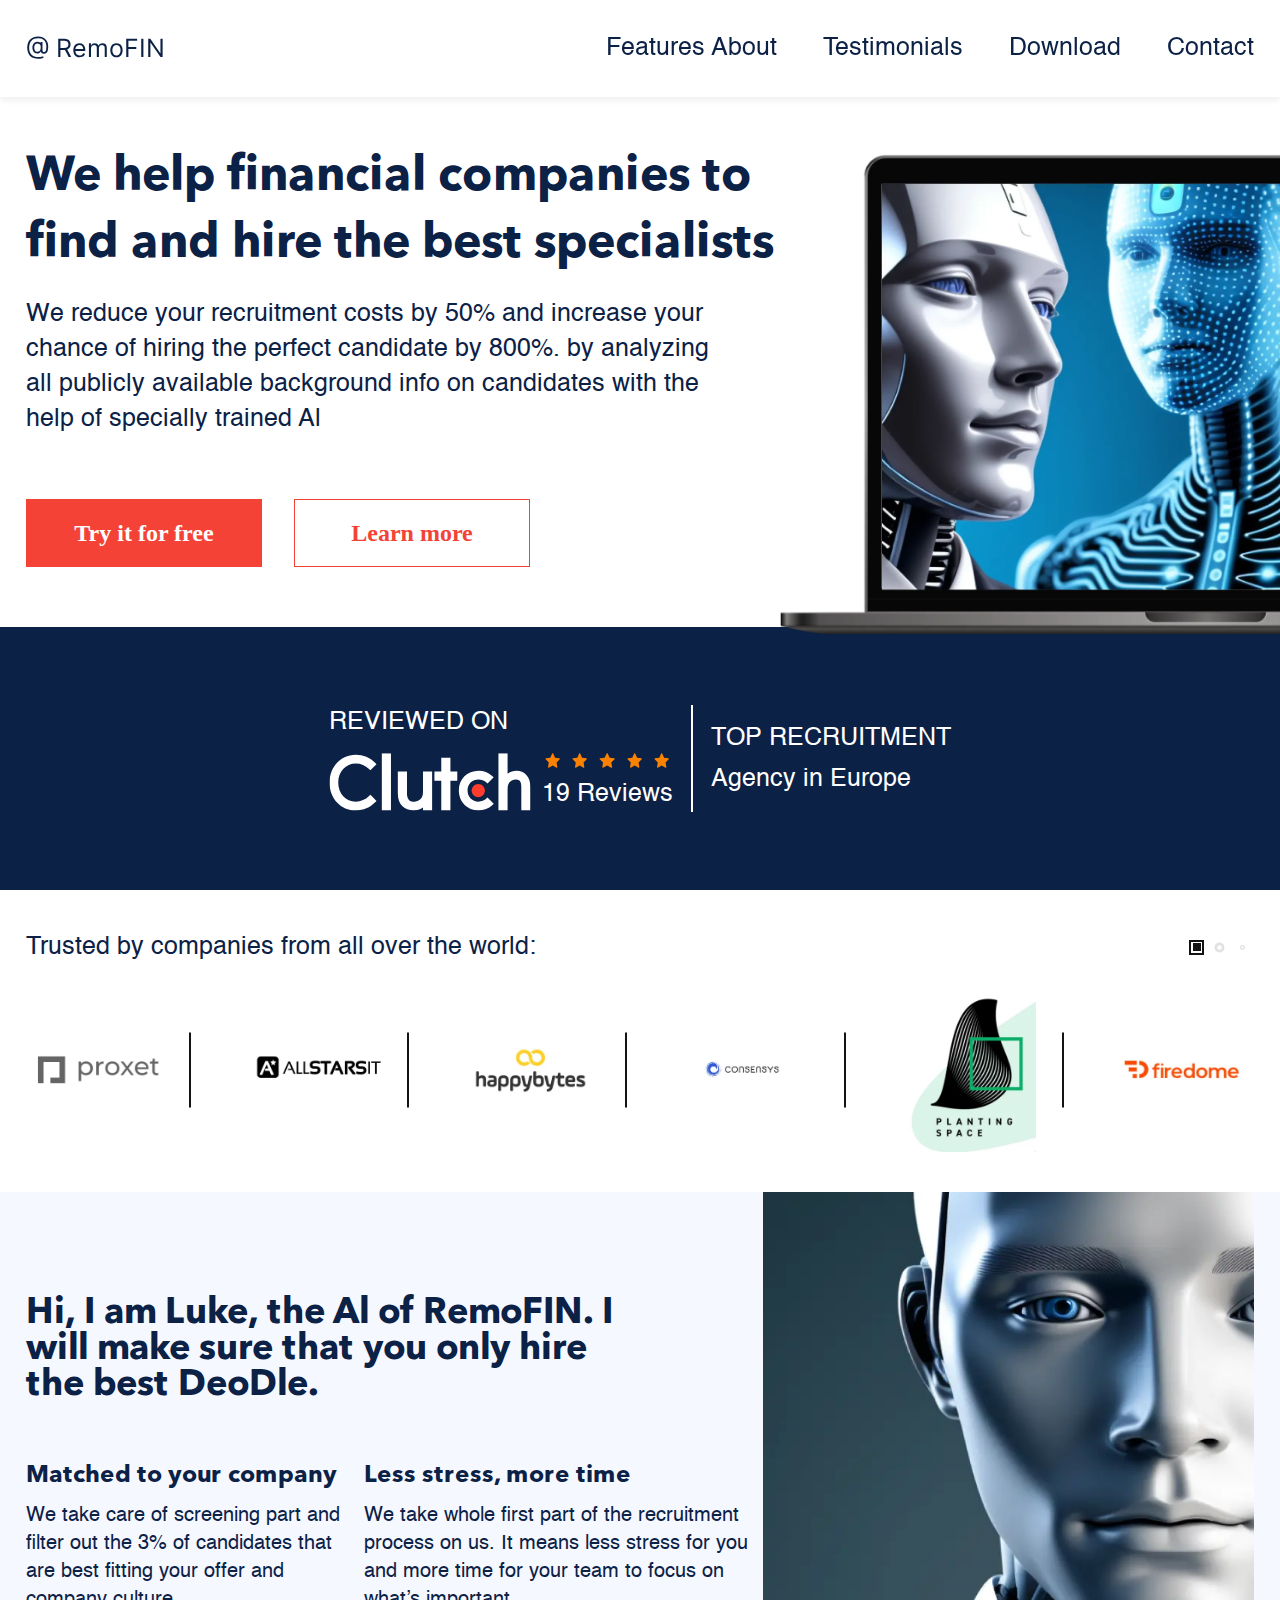
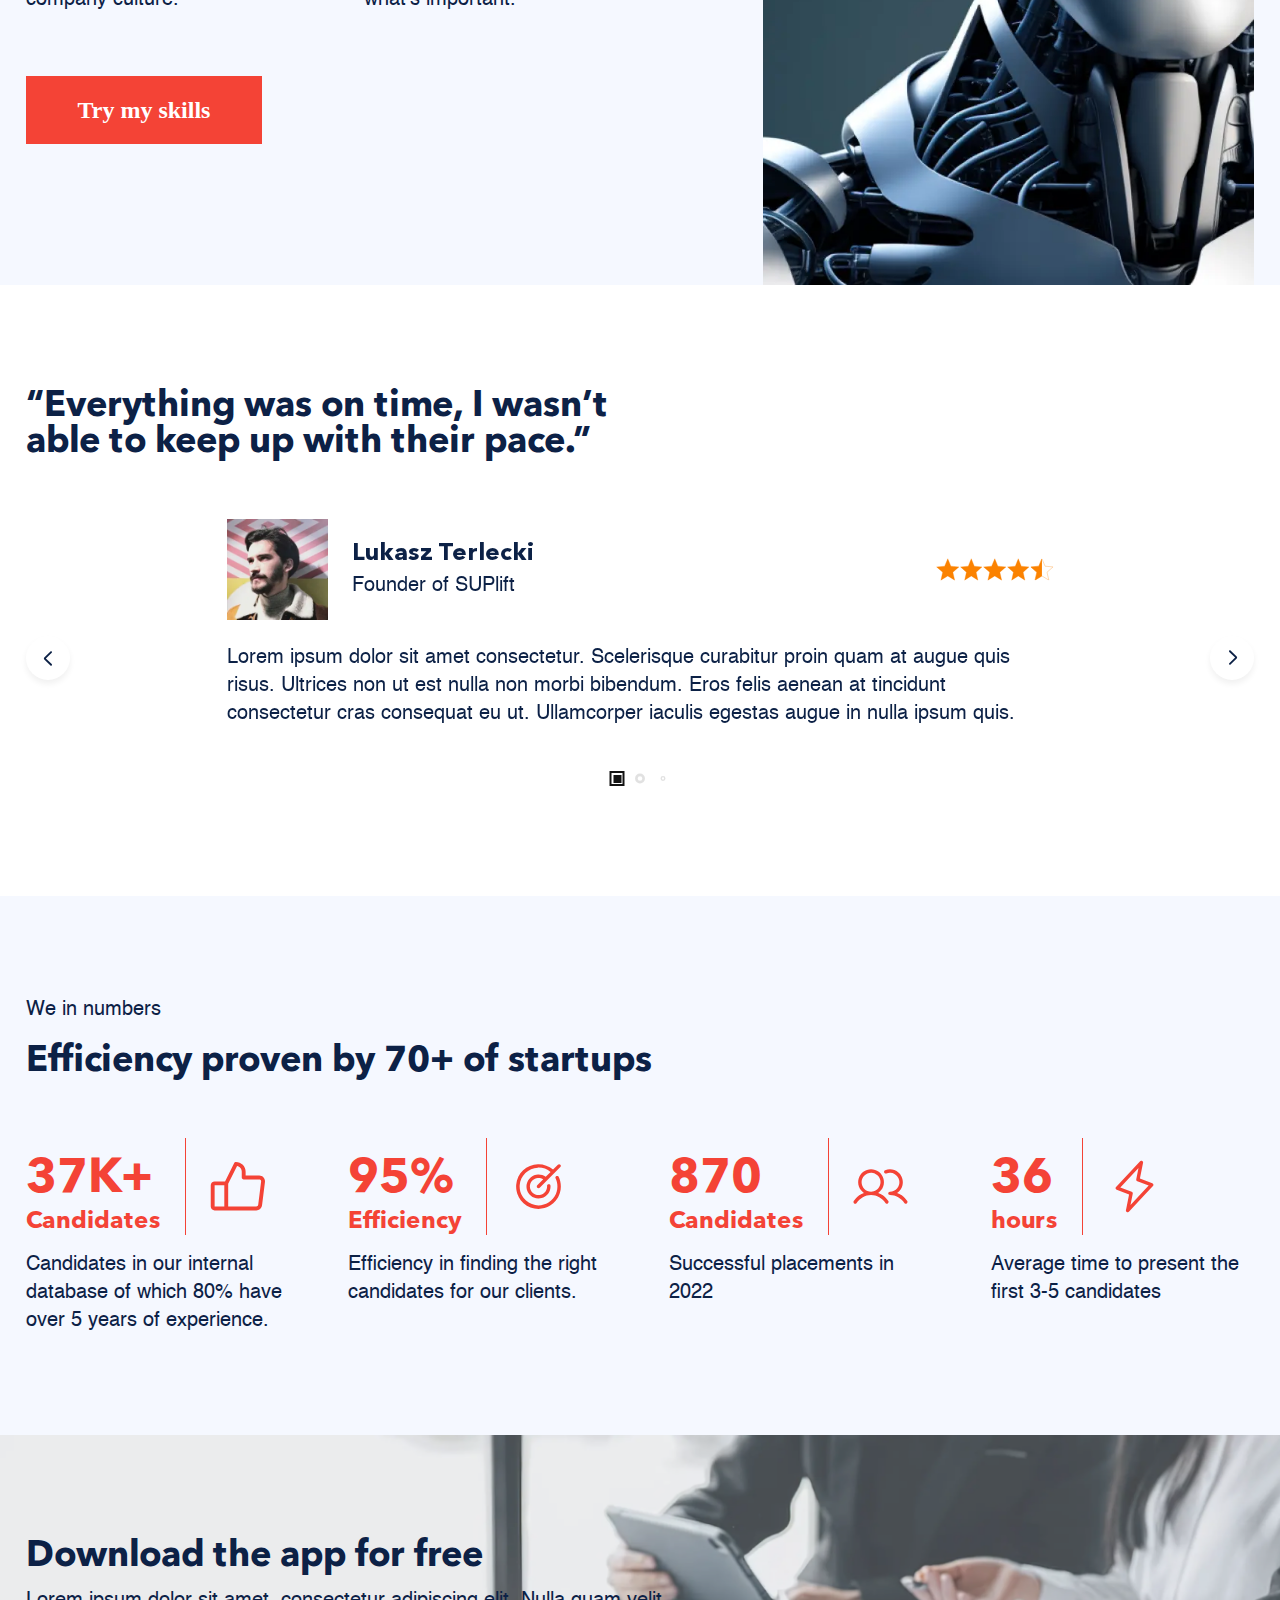
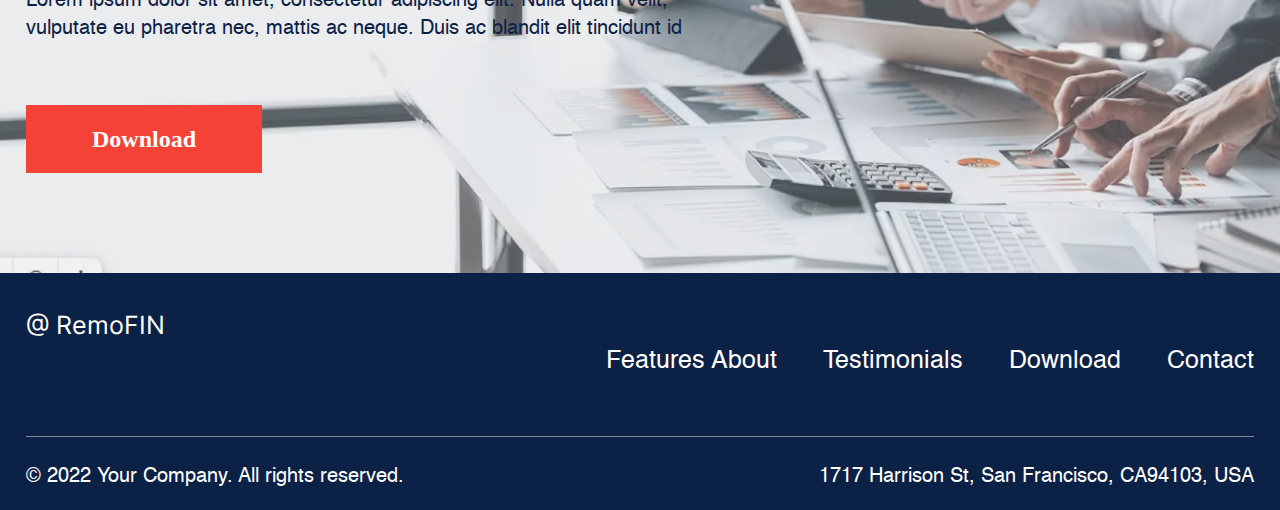
==== index.html @ f41f9fde "Updates" ====
<!doctype html><html lang="ru"><head><meta charset="UTF-8"><meta http-equiv="X-UA-Compatible" content="IE=edge"><meta name="viewport" content="width=device-width,initial-scale=1"><link rel="shortcut icon" href="favicon.ico" type="image/x-icon"><link rel="stylesheet" href="css/style.min.css?_v=20230630131224"><title>Главная</title></head><body><div class="wrapper"><header class="header"><div class="header__container"><button class="header__burger icon-menu"><span></span></button> <a href="index.html" class="header__logo logo">@ RemoFIN</a><nav class="header__menu menu"><ul class="menu__list"><li class="menu__item"><a href="#" class="menu__link">Features	About</a></li><li class="menu__item"><a href="#" class="menu__link">Testimonials</a></li><li class="menu__item"><a href="#" class="menu__link">Download</a></li><li class="menu__item"><a href="#" class="menu__link">Contact</a></li></ul></nav></div></header><main class="page"><div data-observ></div><div class="about"><div class="about__container"><div class="about__body"><div class="about__title"><h1>We help financial companies to find and hire the best specialists</h1></div><div class="about__text"><p>We reduce your recruitment costs by 50% and increase your chance of hiring the perfect candidate by 800%. by analyzing all publicly available background info on candidates with the help of specially trained Al</p></div><div class="about__button-row"><a href="#" class="button about__button">Try it for free</a> <a href="#" class="button about__button transp">Learn more</a></div></div><div class="about__img"><picture><source srcset="images/about-img.webp" type="image/webp"><img src="images/about-img.png" alt=""></picture></div></div></div><div class="recruit"><div class="recruit__container"><div class="recruit__row"><div class="recruit__rewiews rewiews-recruit"><p class="rewiews-recruit__text-up">Reviewed on</p><div class="rewiews-recruit__logo"><img src="images/rewiews-recruit__logo.svg" alt="" class="rewiews-recruit__img-logo"><div class="rewiews-recruit__row"><div class="rewiews-recruit__rec"><div class="rewiews-recruit__row-star"><img src="images/star.svg" alt="" class="rewiews-recruit__star"> <img src="images/star.svg" alt="" class="rewiews-recruit__star"> <img src="images/star.svg" alt="" class="rewiews-recruit__star"> <img src="images/star.svg" alt="" class="rewiews-recruit__star"> <img src="images/star.svg" alt="" class="rewiews-recruit__star"></div><p class="rewiews-recruit__text">19 Reviews</p></div></div></div></div><div class="ment-recruit recruit__ment"><div class="ment-recruit__text"><p class="up">Top Recruitment</p><p>Agency in Europe</p></div></div></div></div></div><div class="companies"><div class="companies__container"><div class="companies__title"><p class="companies__text">Trusted by companies from all over the world:</p><div class="pagination companies__pagination"></div></div><div class="companies__swiper"><div class="swiper-wrapper companies__wrapper"><div class="swiper-slide companies__slide"><div class="companies__item"><picture><source srcset="images/companies-slide1.webp" type="image/webp"><img src="images/companies-slide1.png" alt="" class="companies__img"></picture></div></div><div class="swiper-slide companies__slide"><div class="companies__item"><picture><source srcset="images/companies-slide2.webp" type="image/webp"><img src="images/companies-slide2.png" alt="" class="companies__img"></picture></div></div><div class="swiper-slide companies__slide"><div class="companies__item"><picture><source srcset="images/companies-slide3.webp" type="image/webp"><img src="images/companies-slide3.png" alt="" class="companies__img"></picture></div></div><div class="swiper-slide companies__slide companies__slide-none"><div class="companies__item"><picture><source srcset="images/companies-slide4.webp" type="image/webp"><img src="images/companies-slide4.png" alt="" class="companies__img"></picture></div></div><div class="swiper-slide companies__slide companies__slide-none"><div class="companies__item"><picture><source srcset="images/companies-slide5.webp" type="image/webp"><img src="images/companies-slide5.png" alt="" class="companies__img"></picture></div></div><div class="swiper-slide companies__slide companies__slide-none"><div class="companies__item"><picture><source srcset="images/companies-slide6.webp" type="image/webp"><img src="images/companies-slide6.png" alt="" class="companies__img"></picture></div></div><div class="swiper-slide companies__slide"><div class="companies__item"><picture><source srcset="images/companies-slide1.webp" type="image/webp"><img src="images/companies-slide1.png" alt="" class="companies__img"></picture></div></div><div class="swiper-slide companies__slide"><div class="companies__item"><picture><source srcset="images/companies-slide2.webp" type="image/webp"><img src="images/companies-slide2.png" alt="" class="companies__img"></picture></div></div><div class="swiper-slide companies__slide"><div class="companies__item"><picture><source srcset="images/companies-slide3.webp" type="image/webp"><img src="images/companies-slide3.png" alt="" class="companies__img"></picture></div></div><div class="swiper-slide companies__slide companies__slide-none"><div class="companies__item"><picture><source srcset="images/companies-slide4.webp" type="image/webp"><img src="images/companies-slide4.png" alt="" class="companies__img"></picture></div></div><div class="swiper-slide companies__slide companies__slide-none"><div class="companies__item"><picture><source srcset="images/companies-slide5.webp" type="image/webp"><img src="images/companies-slide5.png" alt="" class="companies__img"></picture></div></div><div class="swiper-slide companies__slide companies__slide-none"><div class="companies__item"><picture><source srcset="images/companies-slide6.webp" type="image/webp"><img src="images/companies-slide6.png" alt="" class="companies__img"></picture></div></div></div></div><div class="companies__line"></div><div class="companies__swiper2"><div class="swiper-wrapper companies__wrapper"><div class="swiper-slide companies__slide"><div class="companies__item"><picture><source srcset="images/companies-slide4.webp" type="image/webp"><img src="images/companies-slide4.png" alt="" class="companies__img"></picture></div></div><div class="swiper-slide companies__slide"><div class="companies__item"><picture><source srcset="images/companies-slide5.webp" type="image/webp"><img src="images/companies-slide5.png" alt="" class="companies__img"></picture></div></div><div class="swiper-slide companies__slide"><div class="companies__item"><picture><source srcset="images/companies-slide6.webp" type="image/webp"><img src="images/companies-slide6.png" alt="" class="companies__img"></picture></div></div><div class="swiper-slide companies__slide"><div class="companies__item"><picture><source srcset="images/companies-slide4.webp" type="image/webp"><img src="images/companies-slide4.png" alt="" class="companies__img"></picture></div></div><div class="swiper-slide companies__slide"><div class="companies__item"><picture><source srcset="images/companies-slide5.webp" type="image/webp"><img src="images/companies-slide5.png" alt="" class="companies__img"></picture></div></div><div class="swiper-slide companies__slide"><div class="companies__item"><picture><source srcset="images/companies-slide6.webp" type="image/webp"><img src="images/companies-slide6.png" alt="" class="companies__img"></picture></div></div></div></div></div></div><div class="luk"><div class="luk__container"><div class="luk__row"><div class="body-luk luk__body"><h2 class="body-luk__title">Hi, I am Luke, the Al of RemoFIN. I will make sure that you only hire the best DeoDle.</h2><div class="body-luk__row"><div class="body-luk__item item-luk"><h3 class="item-luk__title">Matched to your company</h3><p class="item-luk__text">We take care of screening part and filter out the 3% of candidates that are best fitting your offer and company culture.</p></div><div class="body-luk__item item-luk"><h3 class="item-luk__title">Less stress, more time</h3><p class="item-luk__text">We take whole first part of the recruitment process on us. It means less stress for you and more time for your team to focus on what’s important.</p></div></div><div class="body-luk__button-row"><a href="#" class="button body-luk__button">Try my skills</a></div></div><div class="luk__img"><picture><source srcset="images/luk-img.webp" type="image/webp"><img src="images/luk-img.png" alt="фото робота"></picture></div><div class="luk__img2"><picture><source srcset="images/luk-img2.webp" type="image/webp"><img src="images/luk-img2.png" alt="фото робота"></picture></div></div></div></div><div class="reviews"><div class="reviews__container"><h2 class="reviews__title">“Everything was on time, I wasn’t able to keep up with their pace.”</h2><div class="reviews__row"><div class="reviews__swiper"><div class="swiper-wrapper reviews__wrapper"><div class="swiper-slide reviews__slide slide-reviews"><div class="slide-reviews__header"><div class="slide-reviews__account"><picture><source srcset="images/slide-reviews-img.webp" type="image/webp"><img src="images/slide-reviews-img.png" alt="" class="slide-reviews__img"></picture><div class="slide-reviews__content"><div class="slide-reviews__text"><h3 class="slide-reviews__name">Lukasz Terlecki</h3><p>Founder of SUPlift</p></div><div class="slide-reviews__row-star"><img src="images/slide-reviews-star.svg" alt="" class="slide-reviews__star"> <img src="images/slide-reviews-star.svg" alt="" class="slide-reviews__star"> <img src="images/slide-reviews-star.svg" alt="" class="slide-reviews__star"> <img src="images/slide-reviews-star.svg" alt="" class="slide-reviews__star"> <img src="images/slide-reviews-star-white.svg" alt="" class="slide-reviews__star slide-reviews__star-white"></div></div></div></div><div class="slide-reviews__body"><p>Lorem ipsum dolor sit amet consectetur. Scelerisque curabitur proin quam at augue quis risus. Ultrices non ut est nulla non morbi bibendum. Eros felis aenean at tincidunt consectetur cras consequat eu ut. Ullamcorper iaculis egestas augue in nulla ipsum quis.</p></div></div><div class="swiper-slide reviews__slide slide-reviews"><div class="slide-reviews__header"><div class="slide-reviews__account"><picture><source srcset="images/slide-reviews-img.webp" type="image/webp"><img src="images/slide-reviews-img.png" alt="" class="slide-reviews__img"></picture><div class="slide-reviews__content"><div class="slide-reviews__text"><h3 class="slide-reviews__name">Lukasz Terlecki</h3><p>Founder of SUPlift</p></div><div class="slide-reviews__row-star"><img src="images/slide-reviews-star.svg" alt="" class="slide-reviews__star"> <img src="images/slide-reviews-star.svg" alt="" class="slide-reviews__star"> <img src="images/slide-reviews-star.svg" alt="" class="slide-reviews__star"> <img src="images/slide-reviews-star.svg" alt="" class="slide-reviews__star"> <img src="images/slide-reviews-star-white.svg" alt="" class="slide-reviews__star slide-reviews__star-white"></div></div></div></div><div class="slide-reviews__body"><p>Lorem ipsum dolor sit amet consectetur. Scelerisque curabitur proin quam at augue quis risus. Ultrices non ut est nulla non morbi bibendum. Eros felis aenean at tincidunt consectetur cras consequat eu ut. Ullamcorper iaculis egestas augue in nulla ipsum quis.</p></div></div><div class="swiper-slide reviews__slide slide-reviews"><div class="slide-reviews__header"><div class="slide-reviews__account"><picture><source srcset="images/slide-reviews-img.webp" type="image/webp"><img src="images/slide-reviews-img.png" alt="" class="slide-reviews__img"></picture><div class="slide-reviews__content"><div class="slide-reviews__text"><h3 class="slide-reviews__name">Lukasz Terlecki</h3><p>Founder of SUPlift</p></div><div class="slide-reviews__row-star"><img src="images/slide-reviews-star.svg" alt="" class="slide-reviews__star"> <img src="images/slide-reviews-star.svg" alt="" class="slide-reviews__star"> <img src="images/slide-reviews-star.svg" alt="" class="slide-reviews__star"> <img src="images/slide-reviews-star.svg" alt="" class="slide-reviews__star"> <img src="images/slide-reviews-star-white.svg" alt="" class="slide-reviews__star slide-reviews__star-white"></div></div></div></div><div class="slide-reviews__body"><p>Lorem ipsum dolor sit amet consectetur. Scelerisque curabitur proin quam at augue quis risus. Ultrices non ut est nulla non morbi bibendum. Eros felis aenean at tincidunt consectetur cras consequat eu ut. Ullamcorper iaculis egestas augue in nulla ipsum quis.</p></div></div></div><div class="pagination reviews__pagination"></div><div class="reviews__button-slider reviews__button-slider-next"><img src="images/reviews-button.svg" alt=""></div><div class="reviews__button-slider reviews__button-slider-prev"><img src="images/reviews-button.svg" alt=""></div></div></div></div></div><div class="efficien"><div class="efficien__container"><p class="efficien__text">We in numbers</p><h2 class="efficien__title">Efficiency proven by 70+ of startups</h2><div class="efficien__row"><div class="efficien__item item-efficien"><div class="item-efficien__body"><div class="item-efficien__header"><div class="item-efficien__row"><p class="item-efficien__number">37К+</p><h3 class="item-efficien__title">Candidates</h3></div><div class="item-efficien__line"></div><div class="item-efficien__img"><img src="images/item-efficien1.svg" alt=""></div></div><p class="item-efficien__text">Candidates in our internal database of which 80% have over 5 years of experience.</p></div></div><div class="efficien__item item-efficien"><div class="item-efficien__body"><div class="item-efficien__header"><div class="item-efficien__row"><p class="item-efficien__number">95%</p><h3 class="item-efficien__title">Efficiency</h3></div><div class="item-efficien__line"></div><div class="item-efficien__img"><img src="images/item-efficien2.svg" alt=""></div></div><p class="item-efficien__text">Efficiency in finding the right candidates for our clients.</p></div></div><div class="efficien__item item-efficien"><div class="item-efficien__body"><div class="item-efficien__header"><div class="item-efficien__row"><p class="item-efficien__number">870</p><h3 class="item-efficien__title">Candidates</h3></div><div class="item-efficien__line"></div><div class="item-efficien__img"><img src="images/item-efficien3.svg" alt=""></div></div><p class="item-efficien__text">Successful placements in 2022</p></div></div><div class="efficien__item item-efficien"><div class="item-efficien__body"><div class="item-efficien__header"><div class="item-efficien__row"><p class="item-efficien__number">36</p><h3 class="item-efficien__title">hours</h3></div><div class="item-efficien__line"></div><div class="item-efficien__img"><img src="images/item-efficien4.svg" alt=""></div></div><p class="item-efficien__text">Average time to present the first 3-5 candidates</p></div></div></div></div></div><div class="down"><div class="down__container"><h2 class="down__title">Download the app for free</h2><p class="down__text">Lorem ipsum dolor sit amet, consectetur adipiscing elit. Nulla quam velit, vulputate eu pharetra nec, mattis ac neque. Duis ac blandit elit tincidunt id</p><div class="down__button-row"><a href="#" class="button down__button">Download</a></div></div></div></main><footer class="footer"><div class="footer__container"><div class="footer__top"><a href="index.html" class="header__logo logo footer__logo">@ RemoFIN</a><nav class="footer__menu"><ul class="menu__list footer__list"><li class="menu__item footer__item"><a href="#" class="menu__link footer__link">Features	About</a></li><li class="menu__item footer__item"><a href="#" class="menu__link footer__link">Testimonials</a></li><li class="menu__item footer__item"><a href="#" class="menu__link footer__link">Download</a></li><li class="menu__item footer__item"><a href="#" class="menu__link footer__link">Contact</a></li></ul></nav></div><div class="footer__bottom"><a href="#">© 2022 Your Company. All rights reserved.</a> <a href="#">1717 Harrison St, San Francisco, CA94103, USA<p></p></a></div></div></footer></div><script src="js/app.min.js?_v=20230630131224"></script></body></html>
---- css/style.min.css ----
@charset "UTF-8";@font-face{font-family:Helvetica;font-display:swap;src:url(../fonts/Helvetica.woff2) format("woff2"),url(../fonts/Helvetica.woff) format("woff");font-weight:400;font-style:normal}@font-face{font-family:Inter;font-display:swap;src:url(../fonts/Inter-Regular.woff2) format("woff2"),url(../fonts/Inter-Regular.woff) format("woff");font-weight:400;font-style:normal}@font-face{font-family:AvenirNextCyr;font-display:swap;src:url(../fonts/AvenirNextCyr-Bold.woff2) format("woff2"),url(../fonts/AvenirNextCyr-Bold.woff) format("woff");font-weight:700;font-style:normal}*{padding:0;margin:0;border:0;-webkit-box-sizing:border-box;box-sizing:border-box;color:#0c2146}:after,:before{-webkit-box-sizing:border-box;box-sizing:border-box}:active,:focus{outline:0}a:active,a:focus{outline:0}aside,footer,header,nav{display:block}html{scroll-behavior:smooth}body,html{width:100%;height:100%;font-size:16px;font-family:Helvetica,sans-serif;font-weight:400;line-height:1}button,input,textarea{font-family:inherit}input::-ms-clear{display:none}button{cursor:pointer}button::-moz-focus-inner{padding:0;border:0}a{text-decoration:none}a:visited{text-decoration:none}a:hover{text-decoration:none}li,ul{list-style:none}img{vertical-align:top}h1,h2,h3,h4,h5,h6{font-size:inherit;font-weight:400}sup{color:inherit}@font-face{font-family:swiper-icons;src:url("data:application/font-woff;charset=utf-8;base64, [base64]//wADZ2x5ZgAAAywAAADMAAAD2MHtryVoZWFkAAABbAAAADAAAAA2E2+eoWhoZWEAAAGcAAAAHwAAACQC9gDzaG10eAAAAigAAAAZAAAArgJkABFsb2NhAAAC0AAAAFoAAABaFQAUGG1heHAAAAG8AAAAHwAAACAAcABAbmFtZQAAA/gAAAE5AAACXvFdBwlwb3N0AAAFNAAAAGIAAACE5s74hXjaY2BkYGAAYpf5Hu/j+W2+MnAzMYDAzaX6QjD6/4//Bxj5GA8AuRwMYGkAPywL13jaY2BkYGA88P8Agx4j+/8fQDYfA1AEBWgDAIB2BOoAeNpjYGRgYNBh4GdgYgABEMnIABJzYNADCQAACWgAsQB42mNgYfzCOIGBlYGB0YcxjYGBwR1Kf2WQZGhhYGBiYGVmgAFGBiQQkOaawtDAoMBQxXjg/wEGPcYDDA4wNUA2CCgwsAAAO4EL6gAAeNpj2M0gyAACqxgGNWBkZ2D4/wMA+xkDdgAAAHjaY2BgYGaAYBkGRgYQiAHyGMF8FgYHIM3DwMHABGQrMOgyWDLEM1T9/w8UBfEMgLzE////P/5//f/V/xv+r4eaAAeMbAxwIUYmIMHEgKYAYjUcsDAwsLKxc3BycfPw8jEQA/[base64]/uznmfPFBNODM2K7MTQ45YEAZqGP81AmGGcF3iPqOop0r1SPTaTbVkfUe4HXj97wYE+yNwWYxwWu4v1ugWHgo3S1XdZEVqWM7ET0cfnLGxWfkgR42o2PvWrDMBSFj/IHLaF0zKjRgdiVMwScNRAoWUoH78Y2icB/yIY09An6AH2Bdu/UB+yxopYshQiEvnvu0dURgDt8QeC8PDw7Fpji3fEA4z/PEJ6YOB5hKh4dj3EvXhxPqH/SKUY3rJ7srZ4FZnh1PMAtPhwP6fl2PMJMPDgeQ4rY8YT6Gzao0eAEA409DuggmTnFnOcSCiEiLMgxCiTI6Cq5DZUd3Qmp10vO0LaLTd2cjN4fOumlc7lUYbSQcZFkutRG7g6JKZKy0RmdLY680CDnEJ+UMkpFFe1RN7nxdVpXrC4aTtnaurOnYercZg2YVmLN/d/gczfEimrE/fs/bOuq29Zmn8tloORaXgZgGa78yO9/cnXm2BpaGvq25Dv9S4E9+5SIc9PqupJKhYFSSl47+Qcr1mYNAAAAeNptw0cKwkAAAMDZJA8Q7OUJvkLsPfZ6zFVERPy8qHh2YER+3i/BP83vIBLLySsoKimrqKqpa2hp6+jq6RsYGhmbmJqZSy0sraxtbO3sHRydnEMU4uR6yx7JJXveP7WrDycAAAAAAAH//wACeNpjYGRgYOABYhkgZgJCZgZNBkYGLQZtIJsFLMYAAAw3ALgAeNolizEKgDAQBCchRbC2sFER0YD6qVQiBCv/H9ezGI6Z5XBAw8CBK/m5iQQVauVbXLnOrMZv2oLdKFa8Pjuru2hJzGabmOSLzNMzvutpB3N42mNgZGBg4GKQYzBhYMxJLMlj4GBgAYow/P/PAJJhLM6sSoWKfWCAAwDAjgbRAAB42mNgYGBkAIIbCZo5IPrmUn0hGA0AO8EFTQAA");font-weight:400;font-style:normal}:root{--swiper-theme-color:#007aff}.swiper{margin-left:auto;margin-right:auto;position:relative;overflow:hidden;list-style:none;padding:0;z-index:1}.swiper-vertical>.swiper-wrapper{-webkit-box-orient:vertical;-webkit-box-direction:normal;-ms-flex-direction:column;flex-direction:column}.swiper-wrapper{position:relative;width:100%;height:100%;z-index:1;display:-webkit-box;display:-ms-flexbox;display:flex;-webkit-transition-property:-webkit-transform;transition-property:-webkit-transform;transition-property:transform;transition-property:transform,-webkit-transform;-webkit-box-sizing:content-box;box-sizing:content-box}.swiper-android .swiper-slide,.swiper-wrapper{-webkit-transform:translate3d(0,0,0);transform:translate3d(0,0,0)}.swiper-pointer-events{-ms-touch-action:pan-y;touch-action:pan-y}.swiper-pointer-events.swiper-vertical{-ms-touch-action:pan-x;touch-action:pan-x}.swiper-slide{-ms-flex-negative:0;flex-shrink:0;width:100%;height:100%;position:relative;-webkit-transition-property:-webkit-transform;transition-property:-webkit-transform;transition-property:transform;transition-property:transform,-webkit-transform}.swiper-slide-invisible-blank{visibility:hidden}.swiper-autoheight,.swiper-autoheight .swiper-slide{height:auto}.swiper-autoheight .swiper-wrapper{-webkit-box-align:start;-ms-flex-align:start;align-items:flex-start;-webkit-transition-property:height,-webkit-transform;transition-property:height,-webkit-transform;transition-property:transform,height;transition-property:transform,height,-webkit-transform}.swiper-backface-hidden .swiper-slide{-webkit-transform:translateZ(0);transform:translateZ(0);-webkit-backface-visibility:hidden;backface-visibility:hidden}.swiper-3d,.swiper-3d.swiper-css-mode .swiper-wrapper{-webkit-perspective:1200px;perspective:1200px}.swiper-3d .swiper-cube-shadow,.swiper-3d .swiper-slide,.swiper-3d .swiper-slide-shadow,.swiper-3d .swiper-slide-shadow-bottom,.swiper-3d .swiper-slide-shadow-left,.swiper-3d .swiper-slide-shadow-right,.swiper-3d .swiper-slide-shadow-top,.swiper-3d .swiper-wrapper{-webkit-transform-style:preserve-3d;transform-style:preserve-3d}.swiper-3d .swiper-slide-shadow,.swiper-3d .swiper-slide-shadow-bottom,.swiper-3d .swiper-slide-shadow-left,.swiper-3d .swiper-slide-shadow-right,.swiper-3d .swiper-slide-shadow-top{position:absolute;left:0;top:0;width:100%;height:100%;pointer-events:none;z-index:10}.swiper-3d .swiper-slide-shadow{background:rgba(0,0,0,.15)}.swiper-3d .swiper-slide-shadow-left{background-image:-webkit-gradient(linear,right top,left top,from(rgba(0,0,0,.5)),to(rgba(0,0,0,0)));background-image:linear-gradient(to left,rgba(0,0,0,.5),rgba(0,0,0,0))}.swiper-3d .swiper-slide-shadow-right{background-image:-webkit-gradient(linear,left top,right top,from(rgba(0,0,0,.5)),to(rgba(0,0,0,0)));background-image:linear-gradient(to right,rgba(0,0,0,.5),rgba(0,0,0,0))}.swiper-3d .swiper-slide-shadow-top{background-image:-webkit-gradient(linear,left bottom,left top,from(rgba(0,0,0,.5)),to(rgba(0,0,0,0)));background-image:linear-gradient(to top,rgba(0,0,0,.5),rgba(0,0,0,0))}.swiper-3d .swiper-slide-shadow-bottom{background-image:-webkit-gradient(linear,left top,left bottom,from(rgba(0,0,0,.5)),to(rgba(0,0,0,0)));background-image:linear-gradient(to bottom,rgba(0,0,0,.5),rgba(0,0,0,0))}.swiper-css-mode>.swiper-wrapper{overflow:auto;scrollbar-width:none;-ms-overflow-style:none}.swiper-css-mode>.swiper-wrapper::-webkit-scrollbar{display:none}.swiper-css-mode>.swiper-wrapper>.swiper-slide{scroll-snap-align:start start}.swiper-horizontal.swiper-css-mode>.swiper-wrapper{-ms-scroll-snap-type:x mandatory;scroll-snap-type:x mandatory}.swiper-vertical.swiper-css-mode>.swiper-wrapper{-ms-scroll-snap-type:y mandatory;scroll-snap-type:y mandatory}.swiper-centered>.swiper-wrapper::before{content:"";-ms-flex-negative:0;flex-shrink:0;-webkit-box-ordinal-group:10000;-ms-flex-order:9999;order:9999}.swiper-centered.swiper-horizontal>.swiper-wrapper>.swiper-slide:first-child{-webkit-margin-start:var(--swiper-centered-offset-before);margin-inline-start:var(--swiper-centered-offset-before)}.swiper-centered.swiper-horizontal>.swiper-wrapper::before{height:100%;min-height:1px;width:var(--swiper-centered-offset-after)}.swiper-centered.swiper-vertical>.swiper-wrapper>.swiper-slide:first-child{-webkit-margin-before:var(--swiper-centered-offset-before);margin-block-start:var(--swiper-centered-offset-before)}.swiper-centered.swiper-vertical>.swiper-wrapper::before{width:100%;min-width:1px;height:var(--swiper-centered-offset-after)}.swiper-centered>.swiper-wrapper>.swiper-slide{scroll-snap-align:center center}.swiper-pagination{position:absolute;text-align:center;-webkit-transition:.3s opacity;transition:.3s opacity;-webkit-transform:translate3d(0,0,0);transform:translate3d(0,0,0);z-index:10}.swiper-pagination.swiper-pagination-hidden{opacity:0}.swiper-pagination-disabled>.swiper-pagination,.swiper-pagination.swiper-pagination-disabled{display:none!important}.swiper-horizontal>.swiper-pagination-bullets,.swiper-pagination-bullets.swiper-pagination-horizontal,.swiper-pagination-custom,.swiper-pagination-fraction{bottom:10px;left:0;width:100%}.swiper-pagination-bullets-dynamic{overflow:hidden;font-size:0}.swiper-pagination-bullets-dynamic .swiper-pagination-bullet{-webkit-transform:scale(.33);-ms-transform:scale(.33);transform:scale(.33);position:relative}.swiper-pagination-bullets-dynamic .swiper-pagination-bullet-active{-webkit-transform:scale(1);-ms-transform:scale(1);transform:scale(1)}.swiper-pagination-bullets-dynamic .swiper-pagination-bullet-active-main{-webkit-transform:scale(1);-ms-transform:scale(1);transform:scale(1)}.swiper-pagination-bullets-dynamic .swiper-pagination-bullet-active-prev{-webkit-transform:scale(.66);-ms-transform:scale(.66);transform:scale(.66)}.swiper-pagination-bullets-dynamic .swiper-pagination-bullet-active-prev-prev{-webkit-transform:scale(.33);-ms-transform:scale(.33);transform:scale(.33)}.swiper-pagination-bullets-dynamic .swiper-pagination-bullet-active-next{-webkit-transform:scale(.66);-ms-transform:scale(.66);transform:scale(.66)}.swiper-pagination-bullets-dynamic .swiper-pagination-bullet-active-next-next{-webkit-transform:scale(.33);-ms-transform:scale(.33);transform:scale(.33)}.swiper-pagination-bullet{width:var(--swiper-pagination-bullet-width,var(--swiper-pagination-bullet-size,8px));height:var(--swiper-pagination-bullet-height,var(--swiper-pagination-bullet-size,8px));display:inline-block;border-radius:50%;background:var(--swiper-pagination-bullet-inactive-color,#000);opacity:var(--swiper-pagination-bullet-inactive-opacity,.2)}button.swiper-pagination-bullet{border:none;margin:0;padding:0;-webkit-box-shadow:none;box-shadow:none;-webkit-appearance:none;-moz-appearance:none;appearance:none}.swiper-pagination-clickable .swiper-pagination-bullet{cursor:pointer}.swiper-pagination-bullet:only-child{display:none!important}.swiper-pagination-bullet-active{opacity:var(--swiper-pagination-bullet-opacity,1);background:var(--swiper-pagination-color,var(--swiper-theme-color))}.swiper-pagination-vertical.swiper-pagination-bullets,.swiper-vertical>.swiper-pagination-bullets{right:10px;top:50%;-webkit-transform:translate3d(0,-50%,0);transform:translate3d(0,-50%,0)}.swiper-pagination-vertical.swiper-pagination-bullets .swiper-pagination-bullet,.swiper-vertical>.swiper-pagination-bullets .swiper-pagination-bullet{margin:var(--swiper-pagination-bullet-vertical-gap,6px) 0;display:block}.swiper-pagination-vertical.swiper-pagination-bullets.swiper-pagination-bullets-dynamic,.swiper-vertical>.swiper-pagination-bullets.swiper-pagination-bullets-dynamic{top:50%;-webkit-transform:translateY(-50%);-ms-transform:translateY(-50%);transform:translateY(-50%);width:8px}.swiper-pagination-vertical.swiper-pagination-bullets.swiper-pagination-bullets-dynamic .swiper-pagination-bullet,.swiper-vertical>.swiper-pagination-bullets.swiper-pagination-bullets-dynamic .swiper-pagination-bullet{display:inline-block;-webkit-transition:.2s top,.2s -webkit-transform;transition:.2s top,.2s -webkit-transform;transition:.2s transform,.2s top;transition:.2s transform,.2s top,.2s -webkit-transform}.swiper-horizontal>.swiper-pagination-bullets .swiper-pagination-bullet,.swiper-pagination-horizontal.swiper-pagination-bullets .swiper-pagination-bullet{margin:0 var(--swiper-pagination-bullet-horizontal-gap,4px)}.swiper-horizontal>.swiper-pagination-bullets.swiper-pagination-bullets-dynamic,.swiper-pagination-horizontal.swiper-pagination-bullets.swiper-pagination-bullets-dynamic{left:50%;-webkit-transform:translateX(-50%);-ms-transform:translateX(-50%);transform:translateX(-50%);white-space:nowrap}.swiper-horizontal>.swiper-pagination-bullets.swiper-pagination-bullets-dynamic .swiper-pagination-bullet,.swiper-pagination-horizontal.swiper-pagination-bullets.swiper-pagination-bullets-dynamic .swiper-pagination-bullet{-webkit-transition:.2s left,.2s -webkit-transform;transition:.2s left,.2s -webkit-transform;transition:.2s transform,.2s left;transition:.2s transform,.2s left,.2s -webkit-transform}.swiper-horizontal.swiper-rtl>.swiper-pagination-bullets-dynamic .swiper-pagination-bullet{-webkit-transition:.2s right,.2s -webkit-transform;transition:.2s right,.2s -webkit-transform;transition:.2s transform,.2s right;transition:.2s transform,.2s right,.2s -webkit-transform}.swiper-pagination-progressbar{background:rgba(0,0,0,.25);position:absolute}.swiper-pagination-progressbar .swiper-pagination-progressbar-fill{background:var(--swiper-pagination-color,var(--swiper-theme-color));position:absolute;left:0;top:0;width:100%;height:100%;-webkit-transform:scale(0);-ms-transform:scale(0);transform:scale(0);-webkit-transform-origin:left top;-ms-transform-origin:left top;transform-origin:left top}.swiper-rtl .swiper-pagination-progressbar .swiper-pagination-progressbar-fill{-webkit-transform-origin:right top;-ms-transform-origin:right top;transform-origin:right top}.swiper-horizontal>.swiper-pagination-progressbar,.swiper-pagination-progressbar.swiper-pagination-horizontal,.swiper-pagination-progressbar.swiper-pagination-vertical.swiper-pagination-progressbar-opposite,.swiper-vertical>.swiper-pagination-progressbar.swiper-pagination-progressbar-opposite{width:100%;height:4px;left:0;top:0}.swiper-horizontal>.swiper-pagination-progressbar.swiper-pagination-progressbar-opposite,.swiper-pagination-progressbar.swiper-pagination-horizontal.swiper-pagination-progressbar-opposite,.swiper-pagination-progressbar.swiper-pagination-vertical,.swiper-vertical>.swiper-pagination-progressbar{width:4px;height:100%;left:0;top:0}.swiper-pagination-lock{display:none}*{scrollbar-width:.5rem;scrollbar-color:#131313 #d6d6d6}::-webkit-scrollbar{width:.5rem;background-color:#fff}::-webkit-scrollbar-track{-webkit-box-shadow:inset 0 0 .375rem rgba(0,0,0,.2);box-shadow:inset 0 0 .375rem rgba(0,0,0,.2);border-radius:.25rem;background:#eee}::-webkit-scrollbar-thumb{border-radius:.25rem;border:0 none #fff;background-color:#2d2d2d;-webkit-transition:all 280ms ease-in-out;transition:all 280ms ease-in-out}::-webkit-scrollbar-thumb:hover{background-color:#131313}body.lock{overflow:hidden;-ms-touch-action:none;touch-action:none}[class*=__container]{max-width:90rem;margin:0 auto;padding:0 7.5rem}[class*=-ibg]{position:relative}[class*=-ibg] img{position:absolute;width:100%;height:100%;top:0;left:0;-o-object-fit:cover;object-fit:cover}[class*=-ibg_contain] img{-o-object-fit:contain;object-fit:contain}[class*=_overlay-bg]{position:fixed;top:0;left:0;width:100%;height:100%;opacity:0;visibility:hidden;-webkit-transition:all 280ms ease-in-out 0s;transition:all 280ms ease-in-out 0s;z-index:2000;padding:3.75rem .9375rem;overflow-y:auto}[class*=_overlay-bg]._is-open{opacity:1;visibility:visible}.wrapper{display:-webkit-box;display:-ms-flexbox;display:flex;-webkit-box-orient:vertical;-webkit-box-direction:normal;-ms-flex-direction:column;flex-direction:column;min-height:100%;overflow:clip}.page{position:relative;-webkit-box-flex:1;-ms-flex:1 1 auto;flex:1 1 auto}.page [data-observ]{position:absolute;top:0;left:0;width:100%;height:.125rem;background:0 0;pointer-events:none}.page_start{padding-top:6.25rem}h1{font-family:AvenirNextCyr;font-weight:750;line-height:140%}h2{font-family:AvenirNextCyr;font-weight:750}h3{font-family:AvenirNextCyr;font-weight:750}p{line-height:140%}.button{display:block;padding:1.3125rem;max-width:14.75rem;width:100%;background-color:#f44336;border:1px solid #f44336;font-size:1.5rem;font-family:Avenir Next Cyr;font-weight:750;color:#fff;text-align:center;cursor:pointer;-webkit-transition:all .5s ease 0s;transition:all .5s ease 0s}.button:hover{background-color:#6c1009}.button.transp{background-color:transparent;color:#f44336}.button.transp:hover{background-color:#0c2146}.pagination .swiper-pagination-bullet{width:.9375rem;height:.9375rem;background-color:#fff;border:4px solid #6f6f6f;-webkit-transition:all .3s ease 0s;transition:all .3s ease 0s}.pagination .swiper-pagination-bullet-active{position:relative;border-radius:0;border:2px solid #131313}.pagination .swiper-pagination-bullet-active::before{position:absolute;content:"";width:8px;height:8px;background:#131313;top:1.5px;left:1.5px}.header{top:0;position:sticky;background-color:#fff;width:100%;background-color:#fff;-webkit-box-shadow:0 4px 6px 0 rgba(0,0,0,.06);box-shadow:0 4px 6px 0 rgba(0,0,0,.06);z-index:10}.header__container{position:relative;height:6.25rem;display:-webkit-box;display:-ms-flexbox;display:flex;-webkit-box-align:center;-ms-flex-align:center;align-items:center}.header__logo{font-family:Inter;font-size:1.5625rem;position:relative;z-index:5}.menu{margin-left:auto}.menu-open .menu{left:0}.menu__list{display:-webkit-box;display:-ms-flexbox;display:flex;gap:2.875rem}.menu__item{position:relative;display:-webkit-box;display:-ms-flexbox;display:flex;-webkit-box-align:center;-ms-flex-align:center;align-items:center}.menu__link{font-size:1.5625rem;-webkit-transition:all .5s ease 0s;transition:all .5s ease 0s}.menu__link:hover{color:#2979ff}.menu__link:hover::before{-webkit-transform-origin:left;-ms-transform-origin:left;transform-origin:left;-webkit-transform:scaleX(1);-ms-transform:scaleX(1);transform:scaleX(1)}.icon-menu{display:none}.footer{padding:2.5rem 0 1.1875rem 0;background:#0c2146}.footer__bottom{display:-webkit-box;display:-ms-flexbox;display:flex;-webkit-box-pack:justify;-ms-flex-pack:justify;justify-content:space-between}.footer__bottom a{color:#fff;line-height:140%}.footer__top{display:-webkit-box;display:-ms-flexbox;display:flex;-webkit-box-pack:justify;-ms-flex-pack:justify;justify-content:space-between;border-bottom:1px solid rgba(255,255,255,.4901960784)}.footer__logo{color:#fff}.footer__list{-webkit-box-orient:horizontal;-webkit-box-direction:normal;-ms-flex-direction:row;flex-direction:row}.footer__item{height:100%}.footer__link{color:#fff}.about{position:relative;padding-top:7.9375rem;padding-bottom:7.125rem}.about__body{max-width:48.875rem}.about__title{margin-bottom:1.5rem}.about__text{margin-bottom:3.875rem}.about__button-row{display:-webkit-box;display:-ms-flexbox;display:flex;gap:2rem}.about__img{max-width:42.6875rem;position:absolute;right:0;bottom:-.4375rem}.about__img img{width:100%}.recruit{padding:4.875rem 0;background-color:#0c2146}.recruit__row{display:-webkit-box;display:-ms-flexbox;display:flex;-webkit-box-pack:center;-ms-flex-pack:center;justify-content:center}.rewiews-recruit{padding-right:1.125rem;border-right:2px solid #fff}.rewiews-recruit__text-up{color:#fff;text-transform:uppercase;font-size:1.5625rem}.rewiews-recruit__logo{display:-webkit-box;display:-ms-flexbox;display:flex}.rewiews-recruit__img-logo{max-width:12.625rem;width:100%}.rewiews-recruit__row-star{margin:auto 0;padding:0 .125rem;display:-webkit-box;display:-ms-flexbox;display:flex;-webkit-box-pack:justify;-ms-flex-pack:justify;justify-content:space-between}.rewiews-recruit__star{max-width:1.14375rem;width:100%}.rewiews-recruit__text{font-size:1.5625rem;margin-top:.375rem;color:#fff}.ment-recruit{display:-webkit-box;display:-ms-flexbox;display:flex;-webkit-box-align:center;-ms-flex-align:center;align-items:center;padding-left:1.125rem}.ment-recruit__text p.up{text-transform:uppercase;margin-bottom:.375rem}.ment-recruit__text p{color:#fff;font-size:1.5625rem}.companies{padding:2.5rem 0}.companies__container{overflow:hidden}.companies__title{display:-webkit-box;display:-ms-flexbox;display:flex;-webkit-box-pack:justify;-ms-flex-pack:justify;justify-content:space-between;-webkit-box-align:center;-ms-flex-align:center;align-items:center;margin-bottom:1.5rem}.companies__title p{font-size:1.5625rem}.companies__paginator{position:relative}.companies .swiper-pagination-horizontal.swiper-pagination-bullets.swiper-pagination-bullets-dynamic{-webkit-transform:translateX(0);-ms-transform:translateX(0);transform:translateX(0)}.companies__swiper,.companies__swiper2{position:relative;overflow:hidden;margin:0 -1.75rem 0 -1.75rem}.companies__swiper2::before,.companies__swiper::before{position:absolute;content:"";width:10px;height:100%;background:#fff;top:0;left:-5px;z-index:2}.companies__swiper2::after,.companies__swiper::after{position:absolute;content:"";width:10px;height:100%;background:#fff;top:0;right:-5px;z-index:2}.companies__wrapper{display:-webkit-box;display:-ms-flexbox;display:flex;-webkit-box-align:center;-ms-flex-align:center;align-items:center;min-height:100%}.companies__slide{display:-webkit-box;display:-ms-flexbox;display:flex;min-height:100%;height:100%}.companies__item{position:relative;-webkit-box-align:center;-ms-flex-align:center;align-items:center}.companies__item::before{position:absolute;content:"";width:2px;background:#131313;top:50%;-webkit-transform:translateY(-50%);-ms-transform:translateY(-50%);transform:translateY(-50%);right:0;z-index:-1}.companies__img{width:100%}.luk{background-color:#f5f8ff}.luk__row{display:-webkit-box;display:-ms-flexbox;display:flex;-webkit-box-pack:justify;-ms-flex-pack:justify;justify-content:space-between}.luk__body{-webkit-box-flex:0;-ms-flex:0 1 60%;flex:0 1 60%}.luk__img,.luk__img2{-webkit-box-flex:0;-ms-flex:0 1 40%;flex:0 1 40%}.luk__img img,.luk__img2 img{width:100%}.luk__img2{display:none}.body-luk{padding:6.25rem .8125rem 6.25rem 0;display:-webkit-box;display:-ms-flexbox;display:flex;-webkit-box-orient:vertical;-webkit-box-direction:normal;-ms-flex-direction:column;flex-direction:column;gap:3.875rem}.body-luk__title{max-width:38.0625rem}.body-luk__row{display:-webkit-box;display:-ms-flexbox;display:flex;gap:1.5rem}.item-luk__title{margin-bottom:1rem}.reviews__title{max-width:40.625rem}.reviews__row{display:-webkit-box;display:-ms-flexbox;display:flex;-webkit-box-pack:center;-ms-flex-pack:center;justify-content:center;position:relative;padding-bottom:1.5rem}.reviews__swiper{max-width:51.6875rem;width:100%;margin:0 3.4375rem;overflow:hidden}.reviews__pagination{bottom:0;position:absolute}.reviews__button-slider{position:absolute;top:50%;-webkit-transform:translateY(-50%);-ms-transform:translateY(-50%);transform:translateY(-50%);right:0;width:2.75rem;height:2.75rem;border-radius:50%;background-color:#fff;-webkit-box-shadow:0 4px 6px 0 rgba(0,0,0,.06);box-shadow:0 4px 6px 0 rgba(0,0,0,.06);display:-webkit-box;display:-ms-flexbox;display:flex;-webkit-box-align:center;-ms-flex-align:center;align-items:center;-webkit-box-pack:center;-ms-flex-pack:center;justify-content:center;z-index:3;-webkit-transition:all .3s ease 0s;transition:all .3s ease 0s;cursor:pointer}.reviews__button-slider:hover{top:51%;-webkit-box-shadow:0 2px 6px 0 rgba(0,0,0,.06);box-shadow:0 2px 6px 0 rgba(0,0,0,.06)}.reviews__button-slider img{margin-left:.125rem;width:.5625rem;height:1rem}.reviews__button-slider-prev{left:0}.reviews__button-slider-prev img{margin-right:.25rem;-webkit-transform:rotate(-180deg);-ms-transform:rotate(-180deg);transform:rotate(-180deg)}.slide-reviews__header{display:-webkit-box;display:-ms-flexbox;display:flex;-webkit-box-align:center;-ms-flex-align:center;align-items:center;margin-bottom:1.5rem}.slide-reviews__account{display:-webkit-box;display:-ms-flexbox;display:flex;gap:1.5rem;-webkit-box-align:center;-ms-flex-align:center;align-items:center;width:100%}.slide-reviews__img{max-width:7.5rem;width:100%}.slide-reviews__content{display:-webkit-box;display:-ms-flexbox;display:flex;width:100%;-webkit-box-pack:justify;-ms-flex-pack:justify;justify-content:space-between}.slide-reviews__name{margin-bottom:.5rem}.slide-reviews__row-star{display:-webkit-box;display:-ms-flexbox;display:flex;-webkit-box-align:center;-ms-flex-align:center;align-items:center}.slide-reviews__star{width:1.4696875rem;height:1.3961875rem}.slide-reviews__body{max-width:49.3125rem;margin-bottom:2.75rem}.efficien{background-color:#f5f8ff}.efficien__text{margin-bottom:1rem}.efficien__row{display:-webkit-box;display:-ms-flexbox;display:flex;margin:0 -1.8125rem}.efficien__item{-webkit-box-flex:0;-ms-flex:0 1 25%;flex:0 1 25%;padding:0 1.8125rem}.item-efficien__header{display:-webkit-box;display:-ms-flexbox;display:flex;-webkit-box-align:center;-ms-flex-align:center;align-items:center;margin-bottom:1rem}.item-efficien__row{margin-right:1.5rem}.item-efficien__number{color:#f44336;font-family:AvenirNextCyr;font-weight:750;line-height:140%}.item-efficien__title{color:#f44336}.item-efficien__line{height:6.0625rem;width:.0625rem;background-color:#f44336}.item-efficien__img{width:3.4375rem;margin-left:1.5rem}.item-efficien__img img{width:100%}.no-webp .down{background:url(../images/down-fon.png) center center/cover}.down{position:relative}.down::before{position:absolute;content:"";width:100%;height:100%;background:rgba(211,211,211,.318);top:0;left:0}.down__container{position:relative;z-index:2}.down__title{margin-bottom:1rem}.down__text{max-width:44.8125rem}@media (min-width:767px){.menu__link::before{position:absolute;content:"";width:110%;height:2px;background:#2979ff;bottom:.625rem;left:-5%;-webkit-transform:scaleX(0);-ms-transform:scaleX(0);transform:scaleX(0);-webkit-transform-origin:right;-ms-transform-origin:right;transform-origin:right;-webkit-transition:-webkit-transform .5s ease 0s;transition:-webkit-transform .5s ease 0s;transition:transform .5s ease 0s;transition:transform .5s ease 0s,-webkit-transform .5s ease 0s}.companies__swiper2{display:none}}@media (min-width:75em){h1{font-size:3rem}h2{font-size:2.25rem}h3{font-size:1.5rem}p{font-size:1.25rem}.header__container{height:6.0625rem}.menu__item{height:6.0625rem}.footer__bottom{padding-top:1.625rem}.footer__bottom a{font-size:1.25rem}.footer__top{padding-bottom:1.625rem}.about__title{max-width:47rem}.about__text p{font-size:1.5625rem}.about__text{max-width:44.375rem}.rewiews-recruit__text-up{margin-bottom:.75rem}.rewiews-recruit__logo{gap:.6875rem}.rewiews-recruit__text{font-size:1.5625rem}.companies__item{padding-left:1.75rem}.companies__item{padding-right:1.75rem}.companies__item::before{height:4.6875rem}.reviews{padding-top:6.25rem}.reviews{padding-bottom:6.25rem}.reviews__row{margin-top:3.875rem}.efficien{padding-top:6.25rem}.efficien{padding-bottom:6.25rem}.efficien__title{margin-bottom:3.875rem}.item-efficien__number{font-size:3rem}.down{padding-top:6.25rem}.down{padding-bottom:6.25rem}.down__text{margin-bottom:3.875rem}}@media (max-width:1750px){.about__img{max-width:37.6875rem}}@media (max-width:1400px){.about{padding-top:2.625rem;padding-bottom:3.75rem}.about__img{max-width:31.25rem}}@media (max-width:1300px){[class*=__container]{padding:0 1.625rem}}@media (max-width:1200px) and (max-width:25.625em){.about__title{max-width:23.125rem}.about__text{margin-bottom:1rem}.about__text{max-width:11.125rem}.rewiews-recruit__text-up{font-size:.8125rem}.ment-recruit__text p{font-size:.8125rem}.body-luk{padding-top:2.5rem}.body-luk{padding-bottom:2.5rem}.body-luk{gap:1.5rem}}@media (max-width:1200px){.recruit{padding:2.3125rem 0}}@media (max-width:1100px) and (max-width:25.625em){h1{font-size:1.5rem}h2{font-size:1rem}h3{font-size:.875rem}p{font-size:.8125rem}.footer__bottom{padding-top:.5rem}.footer__bottom a{font-size:.8125rem}.footer__top{padding-bottom:.5rem}.item-efficien__number{font-size:1.5rem}}@media (max-width:1100px){.button{max-width:11.25rem;padding:1rem;font-size:1rem}.menu__link{font-size:1.25rem}.footer{padding:1.1875rem 0 1.1875rem 0}.about__img{max-width:25.125rem}.item-efficien__header{margin-bottom:.5rem}.item-efficien__row{margin-right:1rem}.item-efficien__line{height:4.375rem}.item-efficien__img{margin-left:1rem;width:2.625rem}.down__title{margin-bottom:.5rem}}@media (max-width:1050px) and (max-width:25.625em){.header__logo{font-size:1.25rem}}@media (max-width:1000px) and (max-width:25.625em){.rewiews-recruit__img-logo{max-width:7.375rem}.reviews{padding-top:2.5rem}.reviews{padding-bottom:2.5rem}.efficien{padding-top:2.5rem}.efficien{padding-bottom:2.5rem}.down{padding-top:2.5rem}.down{padding-bottom:2.5rem}}@media (max-width:1000px){.luk__img,.luk__img2{max-width:20.375rem;margin-right:-1.625rem}.efficien__text{margin-bottom:.5rem}}@media (max-width:960px){.menu__list{gap:1.5rem}}@media (max-width:950px) and (max-width:25.625em){.slide-reviews__img{max-width:6.6875rem}}@media (max-width:920px){.about__img{max-width:18.75rem;bottom:3.375rem}}@media (max-width:900px) and (max-width:25.625em){.about__title{margin-bottom:1rem}.companies__title p{font-size:1rem}}@media (max-width:900px){.rewiews-recruit{padding-right:.76875rem}.ment-recruit{padding-left:.76875rem}.reviews__button-slider{width:2.25rem;height:2.25rem}.reviews__button-slider img{width:.4625rem;height:.8125rem}.slide-reviews__star{width:1.1571875rem;height:1.1461875rem}.efficien__row{-ms-flex-wrap:wrap;flex-wrap:wrap;margin:0 -1.0625rem;row-gap:1.4375rem}.efficien__item{-webkit-box-flex:0;-ms-flex:0 1 50%;flex:0 1 50%;padding:0 1.0625rem}.item-efficien__header{max-width:9.375rem}.item-efficien__line{margin-left:auto}}@media (max-width:790px){.about__img{max-width:15rem;bottom:3.375rem}}@media (max-width:768.98px){[class*=_overlay-bg]::-webkit-scrollbar{display:none}}@media (max-width:767px){.menu{position:fixed;width:100%;left:-100%;top:0;background-color:#fff;padding:5rem 1.625rem 1.625rem 1.625rem;z-index:4;-webkit-transition:all 280ms ease-in-out 0s;transition:all 280ms ease-in-out 0s}.menu__list{-webkit-box-orient:vertical;-webkit-box-direction:normal;-ms-flex-direction:column;flex-direction:column}.menu__item{height:100%}.footer{padding:.875rem 0 .75rem 0}.footer__bottom{-webkit-box-pack:center;-ms-flex-pack:center;justify-content:center;-webkit-box-align:center;-ms-flex-align:center;align-items:center;-webkit-box-orient:vertical;-webkit-box-direction:normal;-ms-flex-direction:column;flex-direction:column;row-gap:.3125rem;text-align:center}.footer__top{-webkit-box-pack:center;-ms-flex-pack:center;justify-content:center;-webkit-box-align:center;-ms-flex-align:center;align-items:center;row-gap:.3125rem;text-align:center;-webkit-box-orient:vertical;-webkit-box-direction:normal;-ms-flex-direction:column;flex-direction:column}.footer__logo{margin-bottom:1.25rem}.companies__line{width:100%;height:.125rem;background-color:#131313;margin:.9375rem 0}.companies__slide{-webkit-box-orient:vertical;-webkit-box-direction:normal;-ms-flex-direction:column;flex-direction:column;-webkit-box-pack:justify;-ms-flex-pack:justify;justify-content:space-between}.companies__slide-none{display:none}.luk__row{-webkit-box-orient:vertical;-webkit-box-direction:reverse;-ms-flex-direction:column-reverse;flex-direction:column-reverse}.luk__img,.luk__img2{display:none;margin:0 0 1.5rem 0;max-width:100%}.luk__img img,.luk__img2 img{height:100%}.luk__img2{display:block}.item-efficien__img{width:2rem}}@media (max-width:767.98px){.icon-menu{display:block;position:relative;width:1.875rem;height:1.125rem;margin-right:.875rem;background-color:transparent;cursor:pointer;z-index:5}.icon-menu span,.icon-menu::after,.icon-menu::before{content:"";-webkit-transition:all .3s ease 0s;transition:all .3s ease 0s;right:0;position:absolute;width:100%;height:.125rem;background-color:#000}.icon-menu::before{top:0}.icon-menu::after{bottom:0}.icon-menu span{top:calc(50% - .0625rem)}.menu-open .icon-menu span{width:0}.menu-open .icon-menu::before{top:calc(50% - .0625rem);-webkit-transform:rotate(-45deg);-ms-transform:rotate(-45deg);transform:rotate(-45deg)}.menu-open .icon-menu::after{bottom:calc(50% - .0625rem);-webkit-transform:rotate(45deg);-ms-transform:rotate(45deg);transform:rotate(45deg)}}@media (max-width:767px) and (max-width:25.625em){.body-luk{padding-top:.00000625rem}}@media (max-width:725px){.about__img{max-width:12.5625rem}}@media (max-width:640px){.about__title{max-width:23.125rem}.about__img{max-width:12.5625rem;bottom:7.125rem}}@media (max-width:580px){.rewiews-recruit__star{max-width:.78125rem}.rewiews-recruit__text{margin-top:.25rem}}@media (max-width:560px){[class*=__container]{padding:0 1.1875rem}.button{max-width:10rem;padding:1rem}.menu{padding:3.75rem 1.1875rem 1.1875rem 1.1875rem}.about{padding-bottom:2.5rem}.recruit{padding:1.25rem 0}.companies .swiper-pagination-horizontal.swiper-pagination-bullets.swiper-pagination-bullets-dynamic{display:none}.reviews__swiper{margin:0 2.8125rem}.slide-reviews__content{-webkit-box-orient:vertical;-webkit-box-direction:normal;-ms-flex-direction:column;flex-direction:column;-webkit-box-pack:start;-ms-flex-pack:start;justify-content:start;gap:1rem}}@media (max-width:520px){.about__img{bottom:5.875rem}}@media (max-width:480px){.item-efficien__header{max-width:8.4375rem}}@media (max-width:433px){.about__img{bottom:6.5rem}}@media (max-width:25.625em){h1{font-size:1.5rem}h2{font-size:1rem}h3{font-size:.875rem}p{font-size:.8125rem}.header__container{height:2.6875rem}.menu__item{height:2.6875rem}.footer__bottom{padding-top:.5rem}.footer__bottom a{font-size:.8125rem}.footer__top{padding-bottom:.5rem}.about__title{max-width:23.125rem}.about__text p{font-size:.8125rem}.about__text{max-width:11.125rem}.rewiews-recruit__text-up{margin-bottom:.5625rem}.rewiews-recruit__logo{gap:.46875rem}.rewiews-recruit__text{font-size:1rem}.companies__item{padding-left:1.25rem}.companies__item{padding-right:1.25rem}.companies__item::before{height:3.25rem}.reviews{padding-top:2.5rem}.reviews{padding-bottom:2.5rem}.reviews__row{margin-top:1.8125rem}.efficien{padding-top:2.5rem}.efficien{padding-bottom:2.5rem}.efficien__title{margin-bottom:1.5rem}.item-efficien__number{font-size:1.5rem}.down{padding-top:2.5rem}.down{padding-bottom:2.5rem}.down__text{margin-bottom:1.5rem}}@media (min-width:25.625em) and (max-width:75em){@supports (font-size:clamp(1.5rem ,0.7215189873rem + 3.0379746835vw ,3rem)){h1{font-size:clamp(1.5rem ,.7215189873rem + 3.0379746835vw ,3rem)}}@supports not (font-size:clamp(1.5rem ,0.7215189873rem + 3.0379746835vw ,3rem)){h1{font-size:calc(1.5rem + 1.5 * (100vw - 25.625rem)/ 49.375)}}@supports (font-size:clamp(1rem ,0.3512658228rem + 2.5316455696vw ,2.25rem)){h2{font-size:clamp(1rem ,.3512658228rem + 2.5316455696vw ,2.25rem)}}@supports not (font-size:clamp(1rem ,0.3512658228rem + 2.5316455696vw ,2.25rem)){h2{font-size:calc(1rem + 1.25 * (100vw - 25.625rem)/ 49.375)}}@supports (font-size:clamp(0.875rem ,0.5506329114rem + 1.2658227848vw ,1.5rem)){h3{font-size:clamp(.875rem ,.5506329114rem + 1.2658227848vw ,1.5rem)}}@supports not (font-size:clamp(0.875rem ,0.5506329114rem + 1.2658227848vw ,1.5rem)){h3{font-size:calc(.875rem + .625 * (100vw - 25.625rem)/ 49.375)}}@supports (font-size:clamp(0.8125rem ,0.585443038rem + 0.8860759494vw ,1.25rem)){p{font-size:clamp(.8125rem ,.585443038rem + .8860759494vw ,1.25rem)}}@supports not (font-size:clamp(0.8125rem ,0.585443038rem + 0.8860759494vw ,1.25rem)){p{font-size:calc(.8125rem + .4375 * (100vw - 25.625rem)/ 49.375)}}@supports (height:clamp(2.6875rem ,0.9359177215rem + 6.835443038vw ,6.0625rem)){.header__container{height:clamp(2.6875rem ,.9359177215rem + 6.835443038vw ,6.0625rem)}}@supports not (height:clamp(2.6875rem ,0.9359177215rem + 6.835443038vw ,6.0625rem)){.header__container{height:calc(2.6875rem + 3.375 * (100vw - 25.625rem)/ 49.375)}}@supports (height:clamp(2.6875rem ,0.9359177215rem + 6.835443038vw ,6.0625rem)){.menu__item{height:clamp(2.6875rem ,.9359177215rem + 6.835443038vw ,6.0625rem)}}@supports not (height:clamp(2.6875rem ,0.9359177215rem + 6.835443038vw ,6.0625rem)){.menu__item{height:calc(2.6875rem + 3.375 * (100vw - 25.625rem)/ 49.375)}}@supports (padding-top:clamp(0.5rem ,-0.0838607595rem + 2.2784810127vw ,1.625rem)){.footer__bottom{padding-top:clamp(.5rem ,-.0838607595rem + 2.2784810127vw ,1.625rem)}}@supports not (padding-top:clamp(0.5rem ,-0.0838607595rem + 2.2784810127vw ,1.625rem)){.footer__bottom{padding-top:calc(.5rem + 1.125 * (100vw - 25.625rem)/ 49.375)}}@supports (font-size:clamp(0.8125rem ,0.585443038rem + 0.8860759494vw ,1.25rem)){.footer__bottom a{font-size:clamp(.8125rem ,.585443038rem + .8860759494vw ,1.25rem)}}@supports not (font-size:clamp(0.8125rem ,0.585443038rem + 0.8860759494vw ,1.25rem)){.footer__bottom a{font-size:calc(.8125rem + .4375 * (100vw - 25.625rem)/ 49.375)}}@supports (padding-bottom:clamp(0.5rem ,-0.0838607595rem + 2.2784810127vw ,1.625rem)){.footer__top{padding-bottom:clamp(.5rem ,-.0838607595rem + 2.2784810127vw ,1.625rem)}}@supports not (padding-bottom:clamp(0.5rem ,-0.0838607595rem + 2.2784810127vw ,1.625rem)){.footer__top{padding-bottom:calc(.5rem + 1.125 * (100vw - 25.625rem)/ 49.375)}}@supports (max-width:clamp(23.125rem ,10.7341772152rem + 48.3544303797vw ,47rem)){.about__title{max-width:clamp(23.125rem ,10.7341772152rem + 48.3544303797vw ,47rem)}}@supports not (max-width:clamp(23.125rem ,10.7341772152rem + 48.3544303797vw ,47rem)){.about__title{max-width:calc(23.125rem + 23.875 * (100vw - 25.625rem)/ 49.375)}}@supports (font-size:clamp(0.8125rem ,0.4232594937rem + 1.5189873418vw ,1.5625rem)){.about__text p{font-size:clamp(.8125rem ,.4232594937rem + 1.5189873418vw ,1.5625rem)}}@supports not (font-size:clamp(0.8125rem ,0.4232594937rem + 1.5189873418vw ,1.5625rem)){.about__text p{font-size:calc(.8125rem + .75 * (100vw - 25.625rem)/ 49.375)}}@supports (max-width:clamp(11.125rem ,-6.1313291139rem + 67.3417721519vw ,44.375rem)){.about__text{max-width:clamp(11.125rem ,-6.1313291139rem + 67.3417721519vw ,44.375rem)}}@supports not (max-width:clamp(11.125rem ,-6.1313291139rem + 67.3417721519vw ,44.375rem)){.about__text{max-width:calc(11.125rem + 33.25 * (100vw - 25.625rem)/ 49.375)}}@supports (margin-bottom:clamp(0.5625rem ,0.4651898734rem + 0.3797468354vw ,0.75rem)){.rewiews-recruit__text-up{margin-bottom:clamp(.5625rem ,.4651898734rem + .3797468354vw ,.75rem)}}@supports not (margin-bottom:clamp(0.5625rem ,0.4651898734rem + 0.3797468354vw ,0.75rem)){.rewiews-recruit__text-up{margin-bottom:calc(.5625rem + .1875 * (100vw - 25.625rem)/ 49.375)}}@supports (gap:clamp(0.46875rem ,0.355221519rem + 0.4430379747vw ,0.6875rem)){.rewiews-recruit__logo{gap:clamp(.46875rem ,.355221519rem + .4430379747vw ,.6875rem)}}@supports not (gap:clamp(0.46875rem ,0.355221519rem + 0.4430379747vw ,0.6875rem)){.rewiews-recruit__logo{gap:calc(.46875rem + .21875 * (100vw - 25.625rem)/ 49.375)}}@supports (font-size:clamp(1rem ,0.7080696203rem + 1.1392405063vw ,1.5625rem)){.rewiews-recruit__text{font-size:clamp(1rem ,.7080696203rem + 1.1392405063vw ,1.5625rem)}}@supports not (font-size:clamp(1rem ,0.7080696203rem + 1.1392405063vw ,1.5625rem)){.rewiews-recruit__text{font-size:calc(1rem + .5625 * (100vw - 25.625rem)/ 49.375)}}@supports (padding-left:clamp(1.25rem ,0.9905063291rem + 1.0126582278vw ,1.75rem)){.companies__item{padding-left:clamp(1.25rem ,.9905063291rem + 1.0126582278vw ,1.75rem)}}@supports not (padding-left:clamp(1.25rem ,0.9905063291rem + 1.0126582278vw ,1.75rem)){.companies__item{padding-left:calc(1.25rem + .5 * (100vw - 25.625rem)/ 49.375)}}@supports (padding-right:clamp(1.25rem ,0.9905063291rem + 1.0126582278vw ,1.75rem)){.companies__item{padding-right:clamp(1.25rem ,.9905063291rem + 1.0126582278vw ,1.75rem)}}@supports not (padding-right:clamp(1.25rem ,0.9905063291rem + 1.0126582278vw ,1.75rem)){.companies__item{padding-right:calc(1.25rem + .5 * (100vw - 25.625rem)/ 49.375)}}@supports (height:clamp(3.25rem ,2.5039556962rem + 2.9113924051vw ,4.6875rem)){.companies__item::before{height:clamp(3.25rem ,2.5039556962rem + 2.9113924051vw ,4.6875rem)}}@supports not (height:clamp(3.25rem ,2.5039556962rem + 2.9113924051vw ,4.6875rem)){.companies__item::before{height:calc(3.25rem + 1.4375 * (100vw - 25.625rem)/ 49.375)}}@supports (padding-top:clamp(2.5rem ,0.5537974684rem + 7.5949367089vw ,6.25rem)){.reviews{padding-top:clamp(2.5rem ,.5537974684rem + 7.5949367089vw ,6.25rem)}}@supports not (padding-top:clamp(2.5rem ,0.5537974684rem + 7.5949367089vw ,6.25rem)){.reviews{padding-top:calc(2.5rem + 3.75 * (100vw - 25.625rem)/ 49.375)}}@supports (padding-bottom:clamp(2.5rem ,0.5537974684rem + 7.5949367089vw ,6.25rem)){.reviews{padding-bottom:clamp(2.5rem ,.5537974684rem + 7.5949367089vw ,6.25rem)}}@supports not (padding-bottom:clamp(2.5rem ,0.5537974684rem + 7.5949367089vw ,6.25rem)){.reviews{padding-bottom:calc(2.5rem + 3.75 * (100vw - 25.625rem)/ 49.375)}}@supports (margin-top:clamp(1.8125rem ,0.7420886076rem + 4.1772151899vw ,3.875rem)){.reviews__row{margin-top:clamp(1.8125rem ,.7420886076rem + 4.1772151899vw ,3.875rem)}}@supports not (margin-top:clamp(1.8125rem ,0.7420886076rem + 4.1772151899vw ,3.875rem)){.reviews__row{margin-top:calc(1.8125rem + 2.0625 * (100vw - 25.625rem)/ 49.375)}}@supports (padding-top:clamp(2.5rem ,0.5537974684rem + 7.5949367089vw ,6.25rem)){.efficien{padding-top:clamp(2.5rem ,.5537974684rem + 7.5949367089vw ,6.25rem)}}@supports not (padding-top:clamp(2.5rem ,0.5537974684rem + 7.5949367089vw ,6.25rem)){.efficien{padding-top:calc(2.5rem + 3.75 * (100vw - 25.625rem)/ 49.375)}}@supports (padding-bottom:clamp(2.5rem ,0.5537974684rem + 7.5949367089vw ,6.25rem)){.efficien{padding-bottom:clamp(2.5rem ,.5537974684rem + 7.5949367089vw ,6.25rem)}}@supports not (padding-bottom:clamp(2.5rem ,0.5537974684rem + 7.5949367089vw ,6.25rem)){.efficien{padding-bottom:calc(2.5rem + 3.75 * (100vw - 25.625rem)/ 49.375)}}@supports (margin-bottom:clamp(1.5rem ,0.2674050633rem + 4.8101265823vw ,3.875rem)){.efficien__title{margin-bottom:clamp(1.5rem ,.2674050633rem + 4.8101265823vw ,3.875rem)}}@supports not (margin-bottom:clamp(1.5rem ,0.2674050633rem + 4.8101265823vw ,3.875rem)){.efficien__title{margin-bottom:calc(1.5rem + 2.375 * (100vw - 25.625rem)/ 49.375)}}@supports (font-size:clamp(1.5rem ,0.7215189873rem + 3.0379746835vw ,3rem)){.item-efficien__number{font-size:clamp(1.5rem ,.7215189873rem + 3.0379746835vw ,3rem)}}@supports not (font-size:clamp(1.5rem ,0.7215189873rem + 3.0379746835vw ,3rem)){.item-efficien__number{font-size:calc(1.5rem + 1.5 * (100vw - 25.625rem)/ 49.375)}}@supports (padding-top:clamp(2.5rem ,0.5537974684rem + 7.5949367089vw ,6.25rem)){.down{padding-top:clamp(2.5rem ,.5537974684rem + 7.5949367089vw ,6.25rem)}}@supports not (padding-top:clamp(2.5rem ,0.5537974684rem + 7.5949367089vw ,6.25rem)){.down{padding-top:calc(2.5rem + 3.75 * (100vw - 25.625rem)/ 49.375)}}@supports (padding-bottom:clamp(2.5rem ,0.5537974684rem + 7.5949367089vw ,6.25rem)){.down{padding-bottom:clamp(2.5rem ,.5537974684rem + 7.5949367089vw ,6.25rem)}}@supports not (padding-bottom:clamp(2.5rem ,0.5537974684rem + 7.5949367089vw ,6.25rem)){.down{padding-bottom:calc(2.5rem + 3.75 * (100vw - 25.625rem)/ 49.375)}}@supports (margin-bottom:clamp(1.5rem ,0.2674050633rem + 4.8101265823vw ,3.875rem)){.down__text{margin-bottom:clamp(1.5rem ,.2674050633rem + 4.8101265823vw ,3.875rem)}}@supports not (margin-bottom:clamp(1.5rem ,0.2674050633rem + 4.8101265823vw ,3.875rem)){.down__text{margin-bottom:calc(1.5rem + 2.375 * (100vw - 25.625rem)/ 49.375)}}}@media (max-width:1100px) and (min-width:75em){h1{font-size:2.5rem}h2{font-size:1.6875rem}h3{font-size:1.0625rem}p{font-size:1.0625rem}.footer__bottom{padding-top:1.125rem}.footer__bottom a{font-size:1.0625rem}.footer__top{padding-bottom:1.125rem}.item-efficien__number{font-size:2.5rem}}@media (max-width:1100px) and (min-width:25.625em) and (max-width:75em){@supports (font-size:clamp(1.5rem ,0.9810126582rem + 2.0253164557vw ,2.5rem)){h1{font-size:clamp(1.5rem ,.9810126582rem + 2.0253164557vw ,2.5rem)}}@supports not (font-size:clamp(1.5rem ,0.9810126582rem + 2.0253164557vw ,2.5rem)){h1{font-size:calc(1.5rem + 1 * (100vw - 25.625rem)/ 49.375)}}@supports (font-size:clamp(1rem ,0.6431962025rem + 1.3924050633vw ,1.6875rem)){h2{font-size:clamp(1rem ,.6431962025rem + 1.3924050633vw ,1.6875rem)}}@supports not (font-size:clamp(1rem ,0.6431962025rem + 1.3924050633vw ,1.6875rem)){h2{font-size:calc(1rem + .6875 * (100vw - 25.625rem)/ 49.375)}}@supports (font-size:clamp(0.875rem ,0.7776898734rem + 0.3797468354vw ,1.0625rem)){h3{font-size:clamp(.875rem ,.7776898734rem + .3797468354vw ,1.0625rem)}}@supports not (font-size:clamp(0.875rem ,0.7776898734rem + 0.3797468354vw ,1.0625rem)){h3{font-size:calc(.875rem + .1875 * (100vw - 25.625rem)/ 49.375)}}@supports (font-size:clamp(0.8125rem ,0.6827531646rem + 0.5063291139vw ,1.0625rem)){p{font-size:clamp(.8125rem ,.6827531646rem + .5063291139vw ,1.0625rem)}}@supports not (font-size:clamp(0.8125rem ,0.6827531646rem + 0.5063291139vw ,1.0625rem)){p{font-size:calc(.8125rem + .25 * (100vw - 25.625rem)/ 49.375)}}@supports (padding-top:clamp(0.5rem ,0.1756329114rem + 1.2658227848vw ,1.125rem)){.footer__bottom{padding-top:clamp(.5rem ,.1756329114rem + 1.2658227848vw ,1.125rem)}}@supports not (padding-top:clamp(0.5rem ,0.1756329114rem + 1.2658227848vw ,1.125rem)){.footer__bottom{padding-top:calc(.5rem + .625 * (100vw - 25.625rem)/ 49.375)}}@supports (font-size:clamp(0.8125rem ,0.6827531646rem + 0.5063291139vw ,1.0625rem)){.footer__bottom a{font-size:clamp(.8125rem ,.6827531646rem + .5063291139vw ,1.0625rem)}}@supports not (font-size:clamp(0.8125rem ,0.6827531646rem + 0.5063291139vw ,1.0625rem)){.footer__bottom a{font-size:calc(.8125rem + .25 * (100vw - 25.625rem)/ 49.375)}}@supports (padding-bottom:clamp(0.5rem ,0.1756329114rem + 1.2658227848vw ,1.125rem)){.footer__top{padding-bottom:clamp(.5rem ,.1756329114rem + 1.2658227848vw ,1.125rem)}}@supports not (padding-bottom:clamp(0.5rem ,0.1756329114rem + 1.2658227848vw ,1.125rem)){.footer__top{padding-bottom:calc(.5rem + .625 * (100vw - 25.625rem)/ 49.375)}}@supports (font-size:clamp(1.5rem ,0.9810126582rem + 2.0253164557vw ,2.5rem)){.item-efficien__number{font-size:clamp(1.5rem ,.9810126582rem + 2.0253164557vw ,2.5rem)}}@supports not (font-size:clamp(1.5rem ,0.9810126582rem + 2.0253164557vw ,2.5rem)){.item-efficien__number{font-size:calc(1.5rem + 1 * (100vw - 25.625rem)/ 49.375)}}}@media (max-width:1050px) and (min-width:75em){.header__logo{font-size:1.53125rem}}@media (max-width:1050px) and (min-width:25.625em) and (max-width:75em){@supports (font-size:clamp(1.25rem ,1.1040348101rem + 0.5696202532vw ,1.53125rem)){.header__logo{font-size:clamp(1.25rem ,1.1040348101rem + .5696202532vw ,1.53125rem)}}@supports not (font-size:clamp(1.25rem ,1.1040348101rem + 0.5696202532vw ,1.53125rem)){.header__logo{font-size:calc(1.25rem + .28125 * (100vw - 25.625rem)/ 49.375)}}}@media (max-width:1200px) and (min-width:75em){.about__title{max-width:40.625rem}.about__text{margin-bottom:3.1875rem}.about__text{max-width:43.4375rem}.rewiews-recruit__text-up{font-size:1.375rem}.ment-recruit__text p{font-size:1.375rem}.body-luk{padding-top:4.375rem}.body-luk{padding-bottom:4.375rem}.body-luk{gap:3.125rem}}@media (max-width:1200px) and (min-width:25.625em) and (max-width:75em){@supports (max-width:clamp(23.125rem ,14.042721519rem + 35.4430379747vw ,40.625rem)){.about__title{max-width:clamp(23.125rem ,14.042721519rem + 35.4430379747vw ,40.625rem)}}@supports not (max-width:clamp(23.125rem ,14.042721519rem + 35.4430379747vw ,40.625rem)){.about__title{max-width:calc(23.125rem + 17.5 * (100vw - 25.625rem)/ 49.375)}}@supports (margin-bottom:clamp(1rem ,-0.1352848101rem + 4.4303797468vw ,3.1875rem)){.about__text{margin-bottom:clamp(1rem ,-.1352848101rem + 4.4303797468vw ,3.1875rem)}}@supports not (margin-bottom:clamp(1rem ,-0.1352848101rem + 4.4303797468vw ,3.1875rem)){.about__text{margin-bottom:calc(1rem + 2.1875 * (100vw - 25.625rem)/ 49.375)}}@supports (max-width:clamp(11.125rem ,-5.644778481rem + 65.4430379747vw ,43.4375rem)){.about__text{max-width:clamp(11.125rem ,-5.644778481rem + 65.4430379747vw ,43.4375rem)}}@supports not (max-width:clamp(11.125rem ,-5.644778481rem + 65.4430379747vw ,43.4375rem)){.about__text{max-width:calc(11.125rem + 32.3125 * (100vw - 25.625rem)/ 49.375)}}@supports (font-size:clamp(0.8125rem ,0.5205696203rem + 1.1392405063vw ,1.375rem)){.rewiews-recruit__text-up{font-size:clamp(.8125rem ,.5205696203rem + 1.1392405063vw ,1.375rem)}}@supports not (font-size:clamp(0.8125rem ,0.5205696203rem + 1.1392405063vw ,1.375rem)){.rewiews-recruit__text-up{font-size:calc(.8125rem + .5625 * (100vw - 25.625rem)/ 49.375)}}@supports (font-size:clamp(0.8125rem ,0.5205696203rem + 1.1392405063vw ,1.375rem)){.ment-recruit__text p{font-size:clamp(.8125rem ,.5205696203rem + 1.1392405063vw ,1.375rem)}}@supports not (font-size:clamp(0.8125rem ,0.5205696203rem + 1.1392405063vw ,1.375rem)){.ment-recruit__text p{font-size:calc(.8125rem + .5625 * (100vw - 25.625rem)/ 49.375)}}@supports (padding-top:clamp(2.5rem ,1.5268987342rem + 3.7974683544vw ,4.375rem)){.body-luk{padding-top:clamp(2.5rem ,1.5268987342rem + 3.7974683544vw ,4.375rem)}}@supports not (padding-top:clamp(2.5rem ,1.5268987342rem + 3.7974683544vw ,4.375rem)){.body-luk{padding-top:calc(2.5rem + 1.875 * (100vw - 25.625rem)/ 49.375)}}@supports (padding-bottom:clamp(2.5rem ,1.5268987342rem + 3.7974683544vw ,4.375rem)){.body-luk{padding-bottom:clamp(2.5rem ,1.5268987342rem + 3.7974683544vw ,4.375rem)}}@supports not (padding-bottom:clamp(2.5rem ,1.5268987342rem + 3.7974683544vw ,4.375rem)){.body-luk{padding-bottom:calc(2.5rem + 1.875 * (100vw - 25.625rem)/ 49.375)}}@supports (gap:clamp(1.5rem ,0.6566455696rem + 3.2911392405vw ,3.125rem)){.body-luk{gap:clamp(1.5rem ,.6566455696rem + 3.2911392405vw ,3.125rem)}}@supports not (gap:clamp(1.5rem ,0.6566455696rem + 3.2911392405vw ,3.125rem)){.body-luk{gap:calc(1.5rem + 1.625 * (100vw - 25.625rem)/ 49.375)}}}@media (max-width:900px) and (min-width:75em){.about__title{margin-bottom:1.5rem}.companies__title p{font-size:1.5625rem}}@media (max-width:900px) and (min-width:25.625em) and (max-width:75em){@supports (margin-bottom:clamp(1rem ,0.7405063291rem + 1.0126582278vw ,1.5rem)){.about__title{margin-bottom:clamp(1rem ,.7405063291rem + 1.0126582278vw ,1.5rem)}}@supports not (margin-bottom:clamp(1rem ,0.7405063291rem + 1.0126582278vw ,1.5rem)){.about__title{margin-bottom:calc(1rem + .5 * (100vw - 25.625rem)/ 49.375)}}@supports (font-size:clamp(1rem ,0.7080696203rem + 1.1392405063vw ,1.5625rem)){.companies__title p{font-size:clamp(1rem ,.7080696203rem + 1.1392405063vw ,1.5625rem)}}@supports not (font-size:clamp(1rem ,0.7080696203rem + 1.1392405063vw ,1.5625rem)){.companies__title p{font-size:calc(1rem + .5625 * (100vw - 25.625rem)/ 49.375)}}}@media (max-width:1000px) and (min-width:75em){.rewiews-recruit__img-logo{max-width:12.0625rem}.reviews{padding-top:4.375rem}.reviews{padding-bottom:4.375rem}.efficien{padding-top:4.375rem}.efficien{padding-bottom:4.375rem}.down{padding-top:4.375rem}.down{padding-bottom:4.375rem}}@media (max-width:1000px) and (min-width:25.625em) and (max-width:75em){@supports (max-width:clamp(7.375rem ,4.9422468354rem + 9.4936708861vw ,12.0625rem)){.rewiews-recruit__img-logo{max-width:clamp(7.375rem ,4.9422468354rem + 9.4936708861vw ,12.0625rem)}}@supports not (max-width:clamp(7.375rem ,4.9422468354rem + 9.4936708861vw ,12.0625rem)){.rewiews-recruit__img-logo{max-width:calc(7.375rem + 4.6875 * (100vw - 25.625rem)/ 49.375)}}@supports (padding-top:clamp(2.5rem ,1.5268987342rem + 3.7974683544vw ,4.375rem)){.reviews{padding-top:clamp(2.5rem ,1.5268987342rem + 3.7974683544vw ,4.375rem)}}@supports not (padding-top:clamp(2.5rem ,1.5268987342rem + 3.7974683544vw ,4.375rem)){.reviews{padding-top:calc(2.5rem + 1.875 * (100vw - 25.625rem)/ 49.375)}}@supports (padding-bottom:clamp(2.5rem ,1.5268987342rem + 3.7974683544vw ,4.375rem)){.reviews{padding-bottom:clamp(2.5rem ,1.5268987342rem + 3.7974683544vw ,4.375rem)}}@supports not (padding-bottom:clamp(2.5rem ,1.5268987342rem + 3.7974683544vw ,4.375rem)){.reviews{padding-bottom:calc(2.5rem + 1.875 * (100vw - 25.625rem)/ 49.375)}}@supports (padding-top:clamp(2.5rem ,1.5268987342rem + 3.7974683544vw ,4.375rem)){.efficien{padding-top:clamp(2.5rem ,1.5268987342rem + 3.7974683544vw ,4.375rem)}}@supports not (padding-top:clamp(2.5rem ,1.5268987342rem + 3.7974683544vw ,4.375rem)){.efficien{padding-top:calc(2.5rem + 1.875 * (100vw - 25.625rem)/ 49.375)}}@supports (padding-bottom:clamp(2.5rem ,1.5268987342rem + 3.7974683544vw ,4.375rem)){.efficien{padding-bottom:clamp(2.5rem ,1.5268987342rem + 3.7974683544vw ,4.375rem)}}@supports not (padding-bottom:clamp(2.5rem ,1.5268987342rem + 3.7974683544vw ,4.375rem)){.efficien{padding-bottom:calc(2.5rem + 1.875 * (100vw - 25.625rem)/ 49.375)}}@supports (padding-top:clamp(2.5rem ,1.5268987342rem + 3.7974683544vw ,4.375rem)){.down{padding-top:clamp(2.5rem ,1.5268987342rem + 3.7974683544vw ,4.375rem)}}@supports not (padding-top:clamp(2.5rem ,1.5268987342rem + 3.7974683544vw ,4.375rem)){.down{padding-top:calc(2.5rem + 1.875 * (100vw - 25.625rem)/ 49.375)}}@supports (padding-bottom:clamp(2.5rem ,1.5268987342rem + 3.7974683544vw ,4.375rem)){.down{padding-bottom:clamp(2.5rem ,1.5268987342rem + 3.7974683544vw ,4.375rem)}}@supports not (padding-bottom:clamp(2.5rem ,1.5268987342rem + 3.7974683544vw ,4.375rem)){.down{padding-bottom:calc(2.5rem + 1.875 * (100vw - 25.625rem)/ 49.375)}}}@media (max-width:767px) and (min-width:75em){.body-luk{padding-top:.00000625rem}}@media (max-width:767px) and (min-width:25.625em) and (max-width:75em){@supports (padding-top:clamp(0.00000625rem ,0.00000625rem + 0vw ,0.00000625rem)){.body-luk{padding-top:clamp(.00000625rem ,.00000625rem + 0 ,.00000625rem)}}@supports not (padding-top:clamp(0.00000625rem ,0.00000625rem + 0vw ,0.00000625rem)){.body-luk{padding-top:calc(.00000625rem + 0 * (100vw - 25.625rem)/ 49.375)}}}@media (max-width:950px) and (min-width:75em){.slide-reviews__img{max-width:7.5rem}}@media (max-width:950px) and (min-width:25.625em) and (max-width:75em){@supports (max-width:clamp(6.6875rem ,6.2658227848rem + 1.6455696203vw ,7.5rem)){.slide-reviews__img{max-width:clamp(6.6875rem ,6.2658227848rem + 1.6455696203vw ,7.5rem)}}@supports not (max-width:clamp(6.6875rem ,6.2658227848rem + 1.6455696203vw ,7.5rem)){.slide-reviews__img{max-width:calc(6.6875rem + .8125 * (100vw - 25.625rem)/ 49.375)}}}.webp .down{background:url(../images/down-fon.webp) center center/cover}
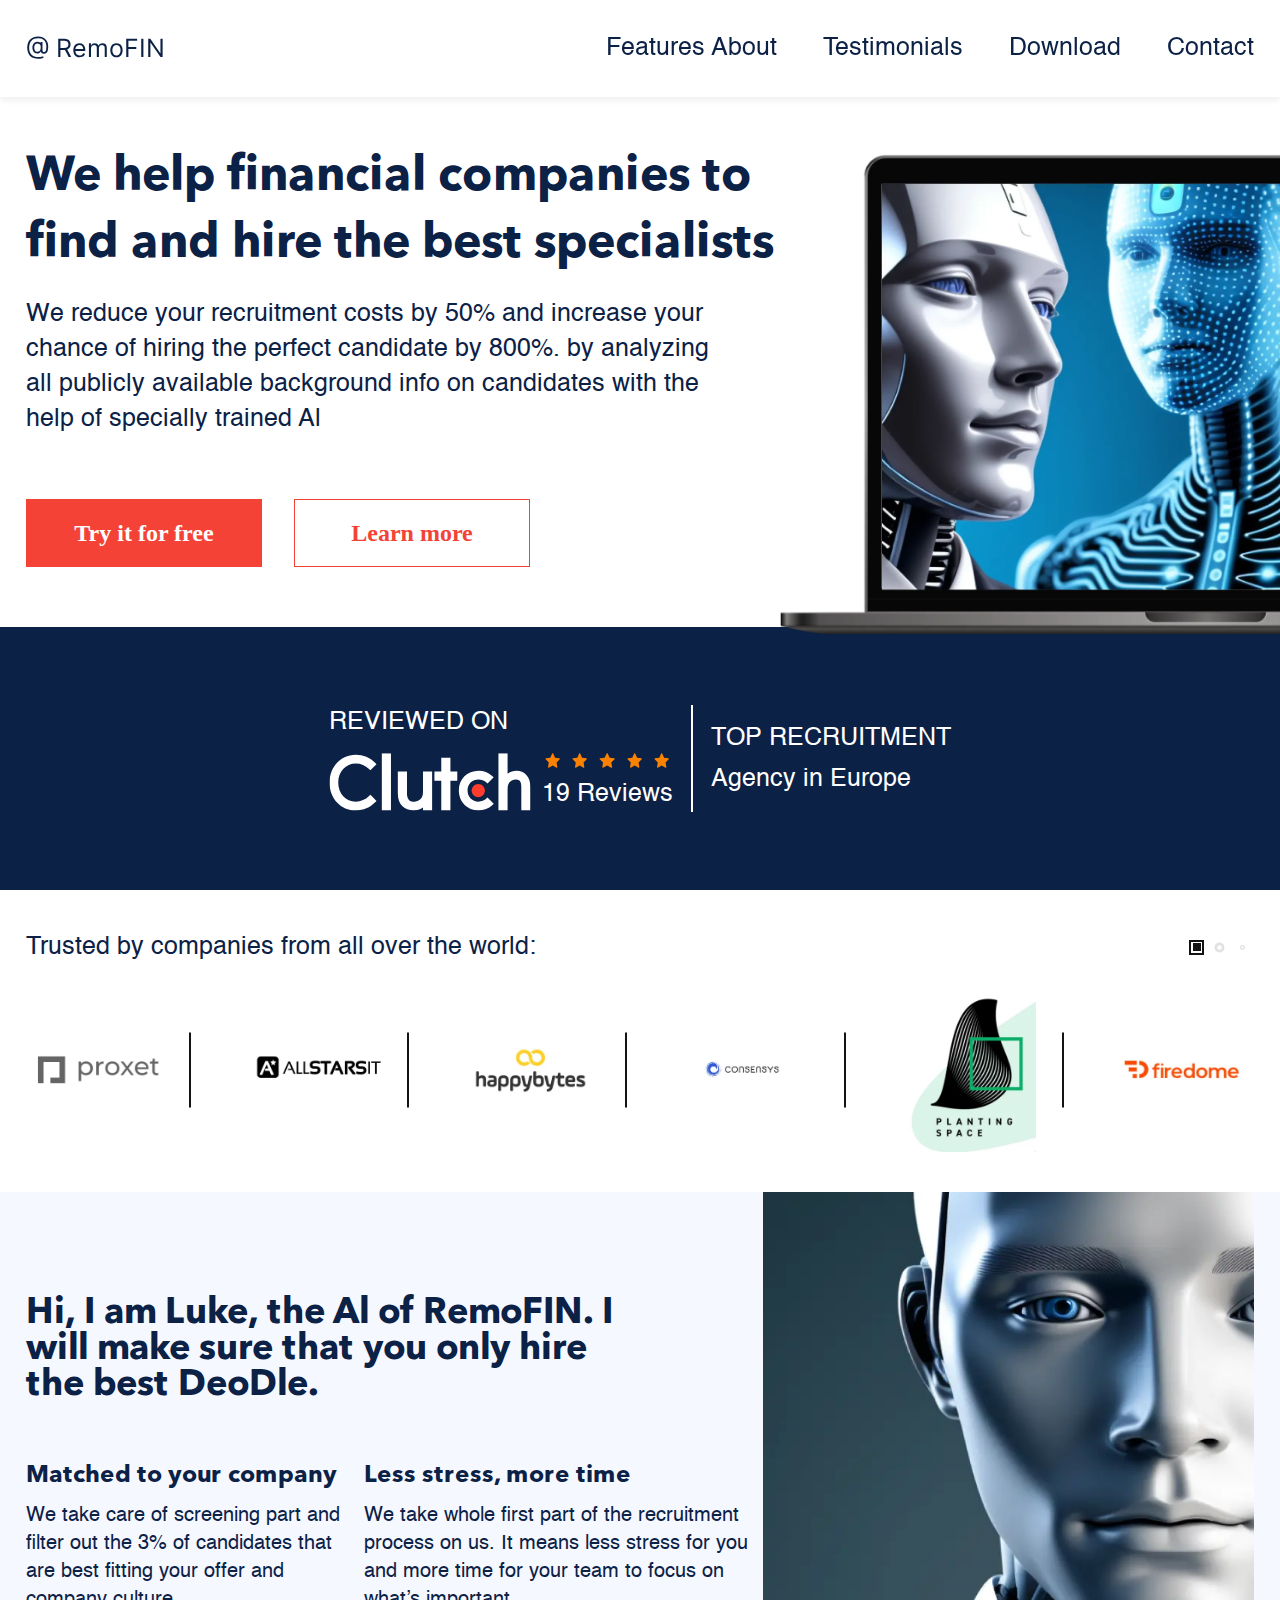
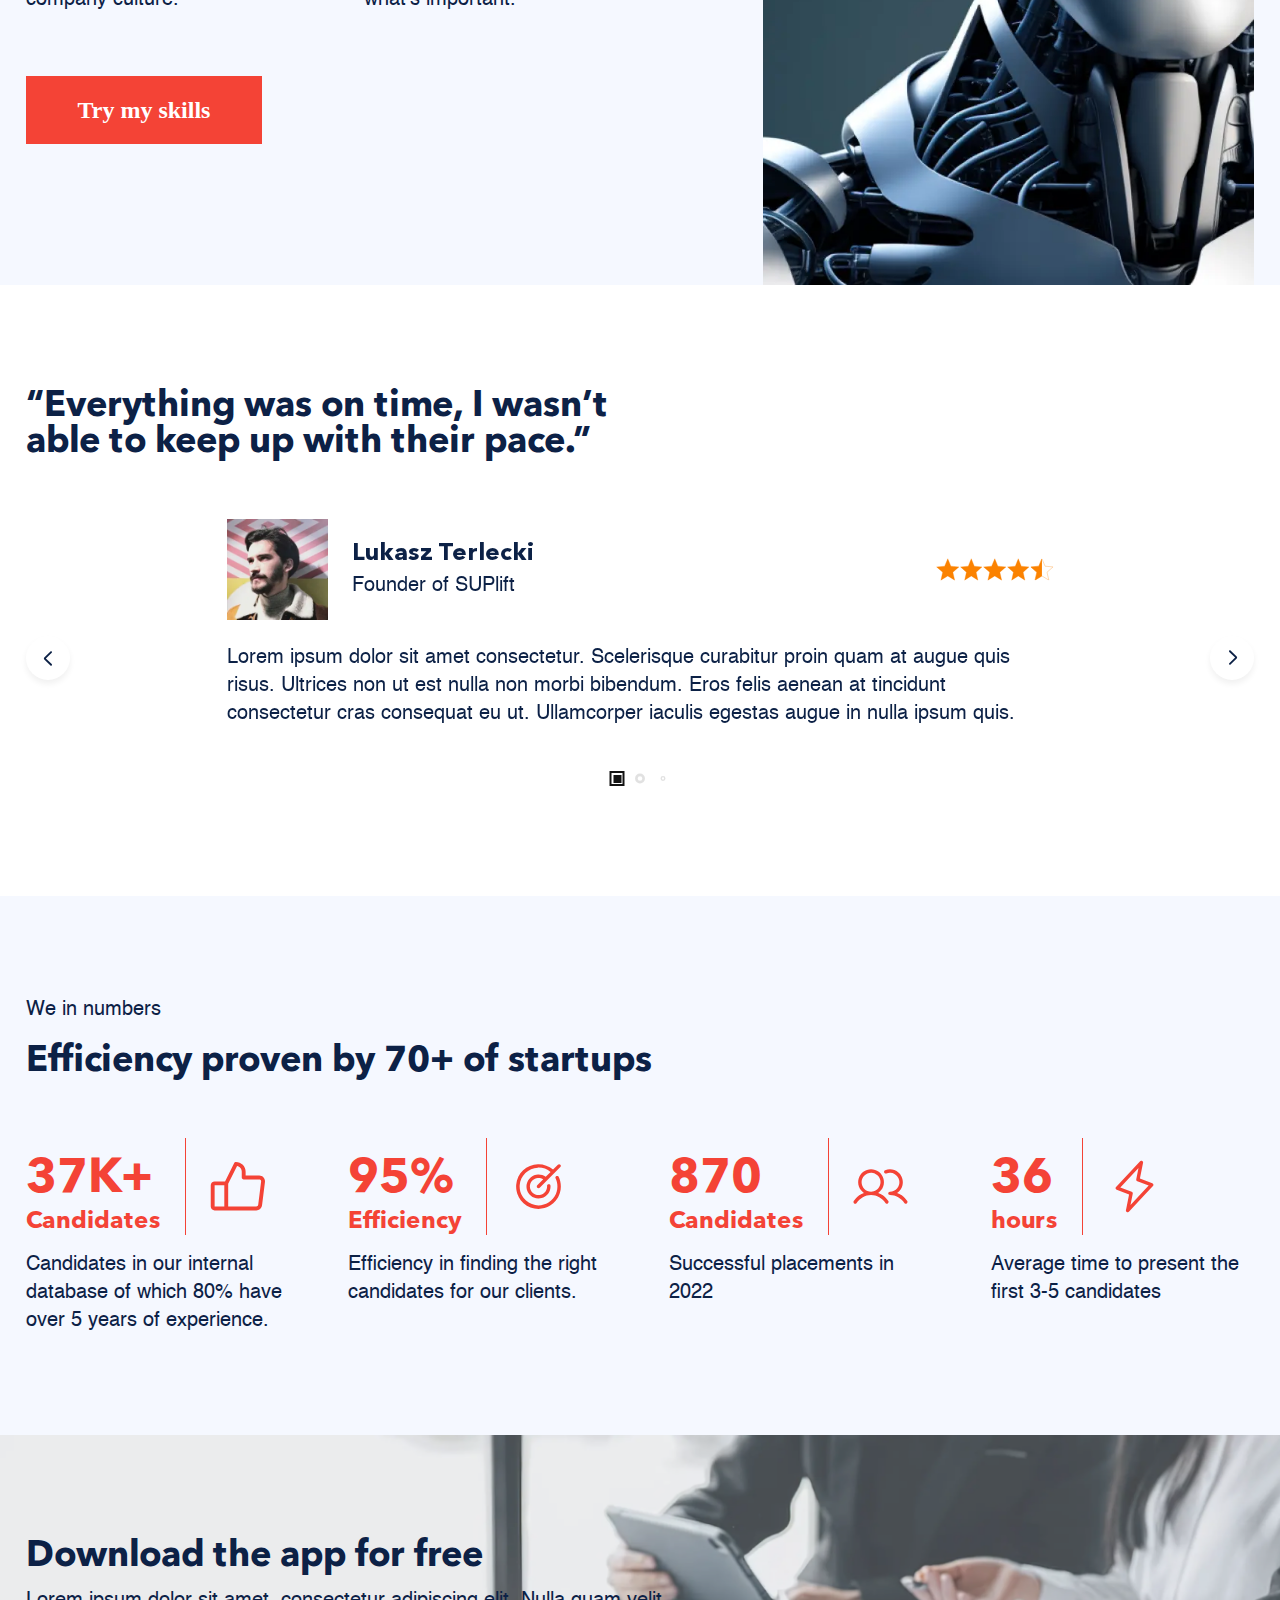
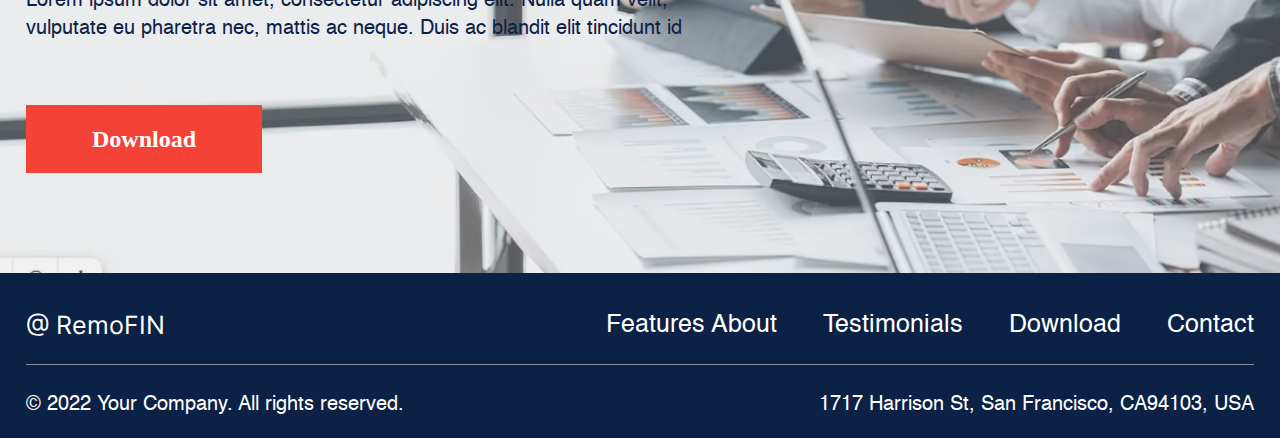
==== commit bdc9d7a2: "Updates" ====
--- a/index.html
+++ b/index.html
@@ -1 +1 @@
-<!doctype html><html lang="ru"><head><meta charset="UTF-8"><meta http-equiv="X-UA-Compatible" content="IE=edge"><meta name="viewport" content="width=device-width,initial-scale=1"><link rel="shortcut icon" href="favicon.ico" type="image/x-icon"><link rel="stylesheet" href="css/style.min.css?_v=20230630131224"><title>Главная</title></head><body><div class="wrapper"><header class="header"><div class="header__container"><button class="header__burger icon-menu"><span></span></button> <a href="index.html" class="header__logo logo">@ RemoFIN</a><nav class="header__menu menu"><ul class="menu__list"><li class="menu__item"><a href="#" class="menu__link">Features	About</a></li><li class="menu__item"><a href="#" class="menu__link">Testimonials</a></li><li class="menu__item"><a href="#" class="menu__link">Download</a></li><li class="menu__item"><a href="#" class="menu__link">Contact</a></li></ul></nav></div></header><main class="page"><div data-observ></div><div class="about"><div class="about__container"><div class="about__body"><div class="about__title"><h1>We help financial companies to find and hire the best specialists</h1></div><div class="about__text"><p>We reduce your recruitment costs by 50% and increase your chance of hiring the perfect candidate by 800%. by analyzing all publicly available background info on candidates with the help of specially trained Al</p></div><div class="about__button-row"><a href="#" class="button about__button">Try it for free</a> <a href="#" class="button about__button transp">Learn more</a></div></div><div class="about__img"><picture><source srcset="images/about-img.webp" type="image/webp"><img src="images/about-img.png" alt=""></picture></div></div></div><div class="recruit"><div class="recruit__container"><div class="recruit__row"><div class="recruit__rewiews rewiews-recruit"><p class="rewiews-recruit__text-up">Reviewed on</p><div class="rewiews-recruit__logo"><img src="images/rewiews-recruit__logo.svg" alt="" class="rewiews-recruit__img-logo"><div class="rewiews-recruit__row"><div class="rewiews-recruit__rec"><div class="rewiews-recruit__row-star"><img src="images/star.svg" alt="" class="rewiews-recruit__star"> <img src="images/star.svg" alt="" class="rewiews-recruit__star"> <img src="images/star.svg" alt="" class="rewiews-recruit__star"> <img src="images/star.svg" alt="" class="rewiews-recruit__star"> <img src="images/star.svg" alt="" class="rewiews-recruit__star"></div><p class="rewiews-recruit__text">19 Reviews</p></div></div></div></div><div class="ment-recruit recruit__ment"><div class="ment-recruit__text"><p class="up">Top Recruitment</p><p>Agency in Europe</p></div></div></div></div></div><div class="companies"><div class="companies__container"><div class="companies__title"><p class="companies__text">Trusted by companies from all over the world:</p><div class="pagination companies__pagination"></div></div><div class="companies__swiper"><div class="swiper-wrapper companies__wrapper"><div class="swiper-slide companies__slide"><div class="companies__item"><picture><source srcset="images/companies-slide1.webp" type="image/webp"><img src="images/companies-slide1.png" alt="" class="companies__img"></picture></div></div><div class="swiper-slide companies__slide"><div class="companies__item"><picture><source srcset="images/companies-slide2.webp" type="image/webp"><img src="images/companies-slide2.png" alt="" class="companies__img"></picture></div></div><div class="swiper-slide companies__slide"><div class="companies__item"><picture><source srcset="images/companies-slide3.webp" type="image/webp"><img src="images/companies-slide3.png" alt="" class="companies__img"></picture></div></div><div class="swiper-slide companies__slide companies__slide-none"><div class="companies__item"><picture><source srcset="images/companies-slide4.webp" type="image/webp"><img src="images/companies-slide4.png" alt="" class="companies__img"></picture></div></div><div class="swiper-slide companies__slide companies__slide-none"><div class="companies__item"><picture><source srcset="images/companies-slide5.webp" type="image/webp"><img src="images/companies-slide5.png" alt="" class="companies__img"></picture></div></div><div class="swiper-slide companies__slide companies__slide-none"><div class="companies__item"><picture><source srcset="images/companies-slide6.webp" type="image/webp"><img src="images/companies-slide6.png" alt="" class="companies__img"></picture></div></div><div class="swiper-slide companies__slide"><div class="companies__item"><picture><source srcset="images/companies-slide1.webp" type="image/webp"><img src="images/companies-slide1.png" alt="" class="companies__img"></picture></div></div><div class="swiper-slide companies__slide"><div class="companies__item"><picture><source srcset="images/companies-slide2.webp" type="image/webp"><img src="images/companies-slide2.png" alt="" class="companies__img"></picture></div></div><div class="swiper-slide companies__slide"><div class="companies__item"><picture><source srcset="images/companies-slide3.webp" type="image/webp"><img src="images/companies-slide3.png" alt="" class="companies__img"></picture></div></div><div class="swiper-slide companies__slide companies__slide-none"><div class="companies__item"><picture><source srcset="images/companies-slide4.webp" type="image/webp"><img src="images/companies-slide4.png" alt="" class="companies__img"></picture></div></div><div class="swiper-slide companies__slide companies__slide-none"><div class="companies__item"><picture><source srcset="images/companies-slide5.webp" type="image/webp"><img src="images/companies-slide5.png" alt="" class="companies__img"></picture></div></div><div class="swiper-slide companies__slide companies__slide-none"><div class="companies__item"><picture><source srcset="images/companies-slide6.webp" type="image/webp"><img src="images/companies-slide6.png" alt="" class="companies__img"></picture></div></div></div></div><div class="companies__line"></div><div class="companies__swiper2"><div class="swiper-wrapper companies__wrapper"><div class="swiper-slide companies__slide"><div class="companies__item"><picture><source srcset="images/companies-slide4.webp" type="image/webp"><img src="images/companies-slide4.png" alt="" class="companies__img"></picture></div></div><div class="swiper-slide companies__slide"><div class="companies__item"><picture><source srcset="images/companies-slide5.webp" type="image/webp"><img src="images/companies-slide5.png" alt="" class="companies__img"></picture></div></div><div class="swiper-slide companies__slide"><div class="companies__item"><picture><source srcset="images/companies-slide6.webp" type="image/webp"><img src="images/companies-slide6.png" alt="" class="companies__img"></picture></div></div><div class="swiper-slide companies__slide"><div class="companies__item"><picture><source srcset="images/companies-slide4.webp" type="image/webp"><img src="images/companies-slide4.png" alt="" class="companies__img"></picture></div></div><div class="swiper-slide companies__slide"><div class="companies__item"><picture><source srcset="images/companies-slide5.webp" type="image/webp"><img src="images/companies-slide5.png" alt="" class="companies__img"></picture></div></div><div class="swiper-slide companies__slide"><div class="companies__item"><picture><source srcset="images/companies-slide6.webp" type="image/webp"><img src="images/companies-slide6.png" alt="" class="companies__img"></picture></div></div></div></div></div></div><div class="luk"><div class="luk__container"><div class="luk__row"><div class="body-luk luk__body"><h2 class="body-luk__title">Hi, I am Luke, the Al of RemoFIN. I will make sure that you only hire the best DeoDle.</h2><div class="body-luk__row"><div class="body-luk__item item-luk"><h3 class="item-luk__title">Matched to your company</h3><p class="item-luk__text">We take care of screening part and filter out the 3% of candidates that are best fitting your offer and company culture.</p></div><div class="body-luk__item item-luk"><h3 class="item-luk__title">Less stress, more time</h3><p class="item-luk__text">We take whole first part of the recruitment process on us. It means less stress for you and more time for your team to focus on what’s important.</p></div></div><div class="body-luk__button-row"><a href="#" class="button body-luk__button">Try my skills</a></div></div><div class="luk__img"><picture><source srcset="images/luk-img.webp" type="image/webp"><img src="images/luk-img.png" alt="фото робота"></picture></div><div class="luk__img2"><picture><source srcset="images/luk-img2.webp" type="image/webp"><img src="images/luk-img2.png" alt="фото робота"></picture></div></div></div></div><div class="reviews"><div class="reviews__container"><h2 class="reviews__title">“Everything was on time, I wasn’t able to keep up with their pace.”</h2><div class="reviews__row"><div class="reviews__swiper"><div class="swiper-wrapper reviews__wrapper"><div class="swiper-slide reviews__slide slide-reviews"><div class="slide-reviews__header"><div class="slide-reviews__account"><picture><source srcset="images/slide-reviews-img.webp" type="image/webp"><img src="images/slide-reviews-img.png" alt="" class="slide-reviews__img"></picture><div class="slide-reviews__content"><div class="slide-reviews__text"><h3 class="slide-reviews__name">Lukasz Terlecki</h3><p>Founder of SUPlift</p></div><div class="slide-reviews__row-star"><img src="images/slide-reviews-star.svg" alt="" class="slide-reviews__star"> <img src="images/slide-reviews-star.svg" alt="" class="slide-reviews__star"> <img src="images/slide-reviews-star.svg" alt="" class="slide-reviews__star"> <img src="images/slide-reviews-star.svg" alt="" class="slide-reviews__star"> <img src="images/slide-reviews-star-white.svg" alt="" class="slide-reviews__star slide-reviews__star-white"></div></div></div></div><div class="slide-reviews__body"><p>Lorem ipsum dolor sit amet consectetur. Scelerisque curabitur proin quam at augue quis risus. Ultrices non ut est nulla non morbi bibendum. Eros felis aenean at tincidunt consectetur cras consequat eu ut. Ullamcorper iaculis egestas augue in nulla ipsum quis.</p></div></div><div class="swiper-slide reviews__slide slide-reviews"><div class="slide-reviews__header"><div class="slide-reviews__account"><picture><source srcset="images/slide-reviews-img.webp" type="image/webp"><img src="images/slide-reviews-img.png" alt="" class="slide-reviews__img"></picture><div class="slide-reviews__content"><div class="slide-reviews__text"><h3 class="slide-reviews__name">Lukasz Terlecki</h3><p>Founder of SUPlift</p></div><div class="slide-reviews__row-star"><img src="images/slide-reviews-star.svg" alt="" class="slide-reviews__star"> <img src="images/slide-reviews-star.svg" alt="" class="slide-reviews__star"> <img src="images/slide-reviews-star.svg" alt="" class="slide-reviews__star"> <img src="images/slide-reviews-star.svg" alt="" class="slide-reviews__star"> <img src="images/slide-reviews-star-white.svg" alt="" class="slide-reviews__star slide-reviews__star-white"></div></div></div></div><div class="slide-reviews__body"><p>Lorem ipsum dolor sit amet consectetur. Scelerisque curabitur proin quam at augue quis risus. Ultrices non ut est nulla non morbi bibendum. Eros felis aenean at tincidunt consectetur cras consequat eu ut. Ullamcorper iaculis egestas augue in nulla ipsum quis.</p></div></div><div class="swiper-slide reviews__slide slide-reviews"><div class="slide-reviews__header"><div class="slide-reviews__account"><picture><source srcset="images/slide-reviews-img.webp" type="image/webp"><img src="images/slide-reviews-img.png" alt="" class="slide-reviews__img"></picture><div class="slide-reviews__content"><div class="slide-reviews__text"><h3 class="slide-reviews__name">Lukasz Terlecki</h3><p>Founder of SUPlift</p></div><div class="slide-reviews__row-star"><img src="images/slide-reviews-star.svg" alt="" class="slide-reviews__star"> <img src="images/slide-reviews-star.svg" alt="" class="slide-reviews__star"> <img src="images/slide-reviews-star.svg" alt="" class="slide-reviews__star"> <img src="images/slide-reviews-star.svg" alt="" class="slide-reviews__star"> <img src="images/slide-reviews-star-white.svg" alt="" class="slide-reviews__star slide-reviews__star-white"></div></div></div></div><div class="slide-reviews__body"><p>Lorem ipsum dolor sit amet consectetur. Scelerisque curabitur proin quam at augue quis risus. Ultrices non ut est nulla non morbi bibendum. Eros felis aenean at tincidunt consectetur cras consequat eu ut. Ullamcorper iaculis egestas augue in nulla ipsum quis.</p></div></div></div><div class="pagination reviews__pagination"></div><div class="reviews__button-slider reviews__button-slider-next"><img src="images/reviews-button.svg" alt=""></div><div class="reviews__button-slider reviews__button-slider-prev"><img src="images/reviews-button.svg" alt=""></div></div></div></div></div><div class="efficien"><div class="efficien__container"><p class="efficien__text">We in numbers</p><h2 class="efficien__title">Efficiency proven by 70+ of startups</h2><div class="efficien__row"><div class="efficien__item item-efficien"><div class="item-efficien__body"><div class="item-efficien__header"><div class="item-efficien__row"><p class="item-efficien__number">37К+</p><h3 class="item-efficien__title">Candidates</h3></div><div class="item-efficien__line"></div><div class="item-efficien__img"><img src="images/item-efficien1.svg" alt=""></div></div><p class="item-efficien__text">Candidates in our internal database of which 80% have over 5 years of experience.</p></div></div><div class="efficien__item item-efficien"><div class="item-efficien__body"><div class="item-efficien__header"><div class="item-efficien__row"><p class="item-efficien__number">95%</p><h3 class="item-efficien__title">Efficiency</h3></div><div class="item-efficien__line"></div><div class="item-efficien__img"><img src="images/item-efficien2.svg" alt=""></div></div><p class="item-efficien__text">Efficiency in finding the right candidates for our clients.</p></div></div><div class="efficien__item item-efficien"><div class="item-efficien__body"><div class="item-efficien__header"><div class="item-efficien__row"><p class="item-efficien__number">870</p><h3 class="item-efficien__title">Candidates</h3></div><div class="item-efficien__line"></div><div class="item-efficien__img"><img src="images/item-efficien3.svg" alt=""></div></div><p class="item-efficien__text">Successful placements in 2022</p></div></div><div class="efficien__item item-efficien"><div class="item-efficien__body"><div class="item-efficien__header"><div class="item-efficien__row"><p class="item-efficien__number">36</p><h3 class="item-efficien__title">hours</h3></div><div class="item-efficien__line"></div><div class="item-efficien__img"><img src="images/item-efficien4.svg" alt=""></div></div><p class="item-efficien__text">Average time to present the first 3-5 candidates</p></div></div></div></div></div><div class="down"><div class="down__container"><h2 class="down__title">Download the app for free</h2><p class="down__text">Lorem ipsum dolor sit amet, consectetur adipiscing elit. Nulla quam velit, vulputate eu pharetra nec, mattis ac neque. Duis ac blandit elit tincidunt id</p><div class="down__button-row"><a href="#" class="button down__button">Download</a></div></div></div></main><footer class="footer"><div class="footer__container"><div class="footer__top"><a href="index.html" class="header__logo logo footer__logo">@ RemoFIN</a><nav class="footer__menu"><ul class="menu__list footer__list"><li class="menu__item footer__item"><a href="#" class="menu__link footer__link">Features	About</a></li><li class="menu__item footer__item"><a href="#" class="menu__link footer__link">Testimonials</a></li><li class="menu__item footer__item"><a href="#" class="menu__link footer__link">Download</a></li><li class="menu__item footer__item"><a href="#" class="menu__link footer__link">Contact</a></li></ul></nav></div><div class="footer__bottom"><a href="#">© 2022 Your Company. All rights reserved.</a> <a href="#">1717 Harrison St, San Francisco, CA94103, USA<p></p></a></div></div></footer></div><script src="js/app.min.js?_v=20230630131224"></script></body></html>+<!doctype html><html lang="ru"><head><meta charset="UTF-8"><meta http-equiv="X-UA-Compatible" content="IE=edge"><meta name="viewport" content="width=device-width,initial-scale=1"><link rel="shortcut icon" href="favicon.ico" type="image/x-icon"><link rel="stylesheet" href="css/style.min.css?_v=20230630145736"><title>Главная</title></head><body><div class="wrapper"><header class="header"><div class="header__container"><button class="header__burger icon-menu"><span></span></button> <a href="index.html" class="header__logo logo">@ RemoFIN</a><nav class="header__menu menu"><ul class="menu__list"><li class="menu__item"><a href="#" class="menu__link">Features	About</a></li><li class="menu__item"><a href="#" class="menu__link">Testimonials</a></li><li class="menu__item"><a href="#" class="menu__link">Download</a></li><li class="menu__item"><a href="#" class="menu__link">Contact</a></li></ul></nav></div></header><main class="page"><div data-observ></div><div class="about"><div class="about__container"><div class="about__body"><div class="about__title"><h1>We help financial companies to find and hire the best specialists</h1></div><div class="about__text"><p>We reduce your recruitment costs by 50% and increase your chance of hiring the perfect candidate by 800%. by analyzing all publicly available background info on candidates with the help of specially trained Al</p></div><div class="about__button-row"><a href="#" class="button about__button">Try it for free</a> <a href="#" class="button about__button transp">Learn more</a></div></div><div class="about__img"><picture><source srcset="images/about-img.webp" type="image/webp"><img src="images/about-img.png" alt=""></picture></div></div></div><div class="recruit"><div class="recruit__container"><div class="recruit__row"><div class="recruit__rewiews rewiews-recruit"><p class="rewiews-recruit__text-up">Reviewed on</p><div class="rewiews-recruit__logo"><img src="images/rewiews-recruit__logo.svg" alt="" class="rewiews-recruit__img-logo"><div class="rewiews-recruit__row"><div class="rewiews-recruit__rec"><div class="rewiews-recruit__row-star"><img src="images/star.svg" alt="" class="rewiews-recruit__star"> <img src="images/star.svg" alt="" class="rewiews-recruit__star"> <img src="images/star.svg" alt="" class="rewiews-recruit__star"> <img src="images/star.svg" alt="" class="rewiews-recruit__star"> <img src="images/star.svg" alt="" class="rewiews-recruit__star"></div><p class="rewiews-recruit__text">19 Reviews</p></div></div></div></div><div class="ment-recruit recruit__ment"><div class="ment-recruit__text"><p class="up">Top Recruitment</p><p>Agency in Europe</p></div></div></div></div></div><div class="companies"><div class="companies__container"><div class="companies__title"><p class="companies__text">Trusted by companies from all over the world:</p><div class="pagination companies__pagination"></div></div><div class="companies__swiper"><div class="swiper-wrapper companies__wrapper"><div class="swiper-slide companies__slide"><div class="companies__item"><picture><source srcset="images/companies-slide1.webp" type="image/webp"><img src="images/companies-slide1.png" alt="" class="companies__img"></picture></div></div><div class="swiper-slide companies__slide"><div class="companies__item"><picture><source srcset="images/companies-slide2.webp" type="image/webp"><img src="images/companies-slide2.png" alt="" class="companies__img"></picture></div></div><div class="swiper-slide companies__slide"><div class="companies__item"><picture><source srcset="images/companies-slide3.webp" type="image/webp"><img src="images/companies-slide3.png" alt="" class="companies__img"></picture></div></div><div class="swiper-slide companies__slide companies__slide-none"><div class="companies__item"><picture><source srcset="images/companies-slide4.webp" type="image/webp"><img src="images/companies-slide4.png" alt="" class="companies__img"></picture></div></div><div class="swiper-slide companies__slide companies__slide-none"><div class="companies__item"><picture><source srcset="images/companies-slide5.webp" type="image/webp"><img src="images/companies-slide5.png" alt="" class="companies__img"></picture></div></div><div class="swiper-slide companies__slide companies__slide-none"><div class="companies__item"><picture><source srcset="images/companies-slide6.webp" type="image/webp"><img src="images/companies-slide6.png" alt="" class="companies__img"></picture></div></div><div class="swiper-slide companies__slide"><div class="companies__item"><picture><source srcset="images/companies-slide1.webp" type="image/webp"><img src="images/companies-slide1.png" alt="" class="companies__img"></picture></div></div><div class="swiper-slide companies__slide"><div class="companies__item"><picture><source srcset="images/companies-slide2.webp" type="image/webp"><img src="images/companies-slide2.png" alt="" class="companies__img"></picture></div></div><div class="swiper-slide companies__slide"><div class="companies__item"><picture><source srcset="images/companies-slide3.webp" type="image/webp"><img src="images/companies-slide3.png" alt="" class="companies__img"></picture></div></div><div class="swiper-slide companies__slide companies__slide-none"><div class="companies__item"><picture><source srcset="images/companies-slide4.webp" type="image/webp"><img src="images/companies-slide4.png" alt="" class="companies__img"></picture></div></div><div class="swiper-slide companies__slide companies__slide-none"><div class="companies__item"><picture><source srcset="images/companies-slide5.webp" type="image/webp"><img src="images/companies-slide5.png" alt="" class="companies__img"></picture></div></div><div class="swiper-slide companies__slide companies__slide-none"><div class="companies__item"><picture><source srcset="images/companies-slide6.webp" type="image/webp"><img src="images/companies-slide6.png" alt="" class="companies__img"></picture></div></div></div></div><div class="companies__line"></div><div class="companies__swiper2"><div class="swiper-wrapper companies__wrapper"><div class="swiper-slide companies__slide"><div class="companies__item"><picture><source srcset="images/companies-slide4.webp" type="image/webp"><img src="images/companies-slide4.png" alt="" class="companies__img"></picture></div></div><div class="swiper-slide companies__slide"><div class="companies__item"><picture><source srcset="images/companies-slide5.webp" type="image/webp"><img src="images/companies-slide5.png" alt="" class="companies__img"></picture></div></div><div class="swiper-slide companies__slide"><div class="companies__item"><picture><source srcset="images/companies-slide6.webp" type="image/webp"><img src="images/companies-slide6.png" alt="" class="companies__img"></picture></div></div><div class="swiper-slide companies__slide"><div class="companies__item"><picture><source srcset="images/companies-slide4.webp" type="image/webp"><img src="images/companies-slide4.png" alt="" class="companies__img"></picture></div></div><div class="swiper-slide companies__slide"><div class="companies__item"><picture><source srcset="images/companies-slide5.webp" type="image/webp"><img src="images/companies-slide5.png" alt="" class="companies__img"></picture></div></div><div class="swiper-slide companies__slide"><div class="companies__item"><picture><source srcset="images/companies-slide6.webp" type="image/webp"><img src="images/companies-slide6.png" alt="" class="companies__img"></picture></div></div></div></div></div></div><div class="luk"><div class="luk__container"><div class="luk__row"><div class="body-luk luk__body"><h2 class="body-luk__title">Hi, I am Luke, the Al of RemoFIN. I will make sure that you only hire the best DeoDle.</h2><div class="body-luk__row"><div class="body-luk__item item-luk"><h3 class="item-luk__title">Matched to your company</h3><p class="item-luk__text">We take care of screening part and filter out the 3% of candidates that are best fitting your offer and company culture.</p></div><div class="body-luk__item item-luk"><h3 class="item-luk__title">Less stress, more time</h3><p class="item-luk__text">We take whole first part of the recruitment process on us. It means less stress for you and more time for your team to focus on what’s important.</p></div></div><div class="body-luk__button-row"><a href="#" class="button body-luk__button">Try my skills</a></div></div><div class="luk__img"><picture><source srcset="images/luk-img.webp" type="image/webp"><img src="images/luk-img.png" alt="фото робота"></picture></div><div class="luk__img2"><picture><source srcset="images/luk-img2.webp" type="image/webp"><img src="images/luk-img2.png" alt="фото робота"></picture></div></div></div></div><div class="reviews"><div class="reviews__container"><h2 class="reviews__title">“Everything was on time, I wasn’t able to keep up with their pace.”</h2><div class="reviews__row"><div class="reviews__swiper"><div class="swiper-wrapper reviews__wrapper"><div class="swiper-slide reviews__slide slide-reviews"><div class="slide-reviews__header"><div class="slide-reviews__account"><picture><source srcset="images/slide-reviews-img.webp" type="image/webp"><img src="images/slide-reviews-img.png" alt="" class="slide-reviews__img"></picture><div class="slide-reviews__content"><div class="slide-reviews__text"><h3 class="slide-reviews__name">Lukasz Terlecki</h3><p>Founder of SUPlift</p></div><div class="slide-reviews__row-star"><img src="images/slide-reviews-star.svg" alt="" class="slide-reviews__star"> <img src="images/slide-reviews-star.svg" alt="" class="slide-reviews__star"> <img src="images/slide-reviews-star.svg" alt="" class="slide-reviews__star"> <img src="images/slide-reviews-star.svg" alt="" class="slide-reviews__star"> <img src="images/slide-reviews-star-white.svg" alt="" class="slide-reviews__star slide-reviews__star-white"></div></div></div></div><div class="slide-reviews__body"><p>Lorem ipsum dolor sit amet consectetur. Scelerisque curabitur proin quam at augue quis risus. Ultrices non ut est nulla non morbi bibendum. Eros felis aenean at tincidunt consectetur cras consequat eu ut. Ullamcorper iaculis egestas augue in nulla ipsum quis.</p></div></div><div class="swiper-slide reviews__slide slide-reviews"><div class="slide-reviews__header"><div class="slide-reviews__account"><picture><source srcset="images/slide-reviews-img.webp" type="image/webp"><img src="images/slide-reviews-img.png" alt="" class="slide-reviews__img"></picture><div class="slide-reviews__content"><div class="slide-reviews__text"><h3 class="slide-reviews__name">Lukasz Terlecki</h3><p>Founder of SUPlift</p></div><div class="slide-reviews__row-star"><img src="images/slide-reviews-star.svg" alt="" class="slide-reviews__star"> <img src="images/slide-reviews-star.svg" alt="" class="slide-reviews__star"> <img src="images/slide-reviews-star.svg" alt="" class="slide-reviews__star"> <img src="images/slide-reviews-star.svg" alt="" class="slide-reviews__star"> <img src="images/slide-reviews-star-white.svg" alt="" class="slide-reviews__star slide-reviews__star-white"></div></div></div></div><div class="slide-reviews__body"><p>Lorem ipsum dolor sit amet consectetur. Scelerisque curabitur proin quam at augue quis risus. Ultrices non ut est nulla non morbi bibendum. Eros felis aenean at tincidunt consectetur cras consequat eu ut. Ullamcorper iaculis egestas augue in nulla ipsum quis.</p></div></div><div class="swiper-slide reviews__slide slide-reviews"><div class="slide-reviews__header"><div class="slide-reviews__account"><picture><source srcset="images/slide-reviews-img.webp" type="image/webp"><img src="images/slide-reviews-img.png" alt="" class="slide-reviews__img"></picture><div class="slide-reviews__content"><div class="slide-reviews__text"><h3 class="slide-reviews__name">Lukasz Terlecki</h3><p>Founder of SUPlift</p></div><div class="slide-reviews__row-star"><img src="images/slide-reviews-star.svg" alt="" class="slide-reviews__star"> <img src="images/slide-reviews-star.svg" alt="" class="slide-reviews__star"> <img src="images/slide-reviews-star.svg" alt="" class="slide-reviews__star"> <img src="images/slide-reviews-star.svg" alt="" class="slide-reviews__star"> <img src="images/slide-reviews-star-white.svg" alt="" class="slide-reviews__star slide-reviews__star-white"></div></div></div></div><div class="slide-reviews__body"><p>Lorem ipsum dolor sit amet consectetur. Scelerisque curabitur proin quam at augue quis risus. Ultrices non ut est nulla non morbi bibendum. Eros felis aenean at tincidunt consectetur cras consequat eu ut. Ullamcorper iaculis egestas augue in nulla ipsum quis.</p></div></div></div><div class="pagination reviews__pagination"></div><div class="reviews__button-slider reviews__button-slider-next"><img src="images/reviews-button.svg" alt=""></div><div class="reviews__button-slider reviews__button-slider-prev"><img src="images/reviews-button.svg" alt=""></div></div></div></div></div><div class="efficien"><div class="efficien__container"><p class="efficien__text">We in numbers</p><h2 class="efficien__title">Efficiency proven by 70+ of startups</h2><div class="efficien__row"><div class="efficien__item item-efficien"><div class="item-efficien__body"><div class="item-efficien__header"><div class="item-efficien__row"><p class="item-efficien__number">37К+</p><h3 class="item-efficien__title">Candidates</h3></div><div class="item-efficien__line"></div><div class="item-efficien__img"><img src="images/item-efficien1.svg" alt=""></div></div><p class="item-efficien__text">Candidates in our internal database of which 80% have over 5 years of experience.</p></div></div><div class="efficien__item item-efficien"><div class="item-efficien__body"><div class="item-efficien__header"><div class="item-efficien__row"><p class="item-efficien__number">95%</p><h3 class="item-efficien__title">Efficiency</h3></div><div class="item-efficien__line"></div><div class="item-efficien__img"><img src="images/item-efficien2.svg" alt=""></div></div><p class="item-efficien__text">Efficiency in finding the right candidates for our clients.</p></div></div><div class="efficien__item item-efficien"><div class="item-efficien__body"><div class="item-efficien__header"><div class="item-efficien__row"><p class="item-efficien__number">870</p><h3 class="item-efficien__title">Candidates</h3></div><div class="item-efficien__line"></div><div class="item-efficien__img"><img src="images/item-efficien3.svg" alt=""></div></div><p class="item-efficien__text">Successful placements in 2022</p></div></div><div class="efficien__item item-efficien"><div class="item-efficien__body"><div class="item-efficien__header"><div class="item-efficien__row"><p class="item-efficien__number">36</p><h3 class="item-efficien__title">hours</h3></div><div class="item-efficien__line"></div><div class="item-efficien__img"><img src="images/item-efficien4.svg" alt=""></div></div><p class="item-efficien__text">Average time to present the first 3-5 candidates</p></div></div></div></div></div><div class="down"><div class="down__container"><h2 class="down__title">Download the app for free</h2><p class="down__text">Lorem ipsum dolor sit amet, consectetur adipiscing elit. Nulla quam velit, vulputate eu pharetra nec, mattis ac neque. Duis ac blandit elit tincidunt id</p><div class="down__button-row"><a href="#" class="button down__button">Download</a></div></div></div></main><footer class="footer"><div class="footer__container"><div class="footer__top"><a href="index.html" class="header__logo logo footer__logo">@ RemoFIN</a><nav class="footer__menu"><ul class="footer__list"><li class="footer__item"><a href="#" class="menu__link footer__link">Features	About</a></li><li class="footer__item"><a href="#" class="menu__link footer__link">Testimonials</a></li><li class="footer__item"><a href="#" class="menu__link footer__link">Download</a></li><li class="footer__item"><a href="#" class="menu__link footer__link">Contact</a></li></ul></nav></div><div class="footer__bottom"><a href="#">© 2022 Your Company. All rights reserved.</a> <a href="#">1717 Harrison St, San Francisco, CA94103, USA<p></p></a></div></div></footer></div><script src="js/app.min.js?_v=20230630145736"></script></body></html>--- a/css/style.min.css
+++ b/css/style.min.css
@@ -1 +1 @@
-@charset "UTF-8";@font-face{font-family:Helvetica;font-display:swap;src:url(../fonts/Helvetica.woff2) format("woff2"),url(../fonts/Helvetica.woff) format("woff");font-weight:400;font-style:normal}@font-face{font-family:Inter;font-display:swap;src:url(../fonts/Inter-Regular.woff2) format("woff2"),url(../fonts/Inter-Regular.woff) format("woff");font-weight:400;font-style:normal}@font-face{font-family:AvenirNextCyr;font-display:swap;src:url(../fonts/AvenirNextCyr-Bold.woff2) format("woff2"),url(../fonts/AvenirNextCyr-Bold.woff) format("woff");font-weight:700;font-style:normal}*{padding:0;margin:0;border:0;-webkit-box-sizing:border-box;box-sizing:border-box;color:#0c2146}:after,:before{-webkit-box-sizing:border-box;box-sizing:border-box}:active,:focus{outline:0}a:active,a:focus{outline:0}aside,footer,header,nav{display:block}html{scroll-behavior:smooth}body,html{width:100%;height:100%;font-size:16px;font-family:Helvetica,sans-serif;font-weight:400;line-height:1}button,input,textarea{font-family:inherit}input::-ms-clear{display:none}button{cursor:pointer}button::-moz-focus-inner{padding:0;border:0}a{text-decoration:none}a:visited{text-decoration:none}a:hover{text-decoration:none}li,ul{list-style:none}img{vertical-align:top}h1,h2,h3,h4,h5,h6{font-size:inherit;font-weight:400}sup{color:inherit}@font-face{font-family:swiper-icons;src:url("data:application/font-woff;charset=utf-8;base64, [base64]//wADZ2x5ZgAAAywAAADMAAAD2MHtryVoZWFkAAABbAAAADAAAAA2E2+eoWhoZWEAAAGcAAAAHwAAACQC9gDzaG10eAAAAigAAAAZAAAArgJkABFsb2NhAAAC0AAAAFoAAABaFQAUGG1heHAAAAG8AAAAHwAAACAAcABAbmFtZQAAA/gAAAE5AAACXvFdBwlwb3N0AAAFNAAAAGIAAACE5s74hXjaY2BkYGAAYpf5Hu/j+W2+MnAzMYDAzaX6QjD6/4//Bxj5GA8AuRwMYGkAPywL13jaY2BkYGA88P8Agx4j+/8fQDYfA1AEBWgDAIB2BOoAeNpjYGRgYNBh4GdgYgABEMnIABJzYNADCQAACWgAsQB42mNgYfzCOIGBlYGB0YcxjYGBwR1Kf2WQZGhhYGBiYGVmgAFGBiQQkOaawtDAoMBQxXjg/wEGPcYDDA4wNUA2CCgwsAAAO4EL6gAAeNpj2M0gyAACqxgGNWBkZ2D4/wMA+xkDdgAAAHjaY2BgYGaAYBkGRgYQiAHyGMF8FgYHIM3DwMHABGQrMOgyWDLEM1T9/w8UBfEMgLzE////P/5//f/V/xv+r4eaAAeMbAxwIUYmIMHEgKYAYjUcsDAwsLKxc3BycfPw8jEQA/[base64]/uznmfPFBNODM2K7MTQ45YEAZqGP81AmGGcF3iPqOop0r1SPTaTbVkfUe4HXj97wYE+yNwWYxwWu4v1ugWHgo3S1XdZEVqWM7ET0cfnLGxWfkgR42o2PvWrDMBSFj/IHLaF0zKjRgdiVMwScNRAoWUoH78Y2icB/yIY09An6AH2Bdu/UB+yxopYshQiEvnvu0dURgDt8QeC8PDw7Fpji3fEA4z/PEJ6YOB5hKh4dj3EvXhxPqH/SKUY3rJ7srZ4FZnh1PMAtPhwP6fl2PMJMPDgeQ4rY8YT6Gzao0eAEA409DuggmTnFnOcSCiEiLMgxCiTI6Cq5DZUd3Qmp10vO0LaLTd2cjN4fOumlc7lUYbSQcZFkutRG7g6JKZKy0RmdLY680CDnEJ+UMkpFFe1RN7nxdVpXrC4aTtnaurOnYercZg2YVmLN/d/gczfEimrE/fs/bOuq29Zmn8tloORaXgZgGa78yO9/cnXm2BpaGvq25Dv9S4E9+5SIc9PqupJKhYFSSl47+Qcr1mYNAAAAeNptw0cKwkAAAMDZJA8Q7OUJvkLsPfZ6zFVERPy8qHh2YER+3i/BP83vIBLLySsoKimrqKqpa2hp6+jq6RsYGhmbmJqZSy0sraxtbO3sHRydnEMU4uR6yx7JJXveP7WrDycAAAAAAAH//wACeNpjYGRgYOABYhkgZgJCZgZNBkYGLQZtIJsFLMYAAAw3ALgAeNolizEKgDAQBCchRbC2sFER0YD6qVQiBCv/H9ezGI6Z5XBAw8CBK/m5iQQVauVbXLnOrMZv2oLdKFa8Pjuru2hJzGabmOSLzNMzvutpB3N42mNgZGBg4GKQYzBhYMxJLMlj4GBgAYow/P/PAJJhLM6sSoWKfWCAAwDAjgbRAAB42mNgYGBkAIIbCZo5IPrmUn0hGA0AO8EFTQAA");font-weight:400;font-style:normal}:root{--swiper-theme-color:#007aff}.swiper{margin-left:auto;margin-right:auto;position:relative;overflow:hidden;list-style:none;padding:0;z-index:1}.swiper-vertical>.swiper-wrapper{-webkit-box-orient:vertical;-webkit-box-direction:normal;-ms-flex-direction:column;flex-direction:column}.swiper-wrapper{position:relative;width:100%;height:100%;z-index:1;display:-webkit-box;display:-ms-flexbox;display:flex;-webkit-transition-property:-webkit-transform;transition-property:-webkit-transform;transition-property:transform;transition-property:transform,-webkit-transform;-webkit-box-sizing:content-box;box-sizing:content-box}.swiper-android .swiper-slide,.swiper-wrapper{-webkit-transform:translate3d(0,0,0);transform:translate3d(0,0,0)}.swiper-pointer-events{-ms-touch-action:pan-y;touch-action:pan-y}.swiper-pointer-events.swiper-vertical{-ms-touch-action:pan-x;touch-action:pan-x}.swiper-slide{-ms-flex-negative:0;flex-shrink:0;width:100%;height:100%;position:relative;-webkit-transition-property:-webkit-transform;transition-property:-webkit-transform;transition-property:transform;transition-property:transform,-webkit-transform}.swiper-slide-invisible-blank{visibility:hidden}.swiper-autoheight,.swiper-autoheight .swiper-slide{height:auto}.swiper-autoheight .swiper-wrapper{-webkit-box-align:start;-ms-flex-align:start;align-items:flex-start;-webkit-transition-property:height,-webkit-transform;transition-property:height,-webkit-transform;transition-property:transform,height;transition-property:transform,height,-webkit-transform}.swiper-backface-hidden .swiper-slide{-webkit-transform:translateZ(0);transform:translateZ(0);-webkit-backface-visibility:hidden;backface-visibility:hidden}.swiper-3d,.swiper-3d.swiper-css-mode .swiper-wrapper{-webkit-perspective:1200px;perspective:1200px}.swiper-3d .swiper-cube-shadow,.swiper-3d .swiper-slide,.swiper-3d .swiper-slide-shadow,.swiper-3d .swiper-slide-shadow-bottom,.swiper-3d .swiper-slide-shadow-left,.swiper-3d .swiper-slide-shadow-right,.swiper-3d .swiper-slide-shadow-top,.swiper-3d .swiper-wrapper{-webkit-transform-style:preserve-3d;transform-style:preserve-3d}.swiper-3d .swiper-slide-shadow,.swiper-3d .swiper-slide-shadow-bottom,.swiper-3d .swiper-slide-shadow-left,.swiper-3d .swiper-slide-shadow-right,.swiper-3d .swiper-slide-shadow-top{position:absolute;left:0;top:0;width:100%;height:100%;pointer-events:none;z-index:10}.swiper-3d .swiper-slide-shadow{background:rgba(0,0,0,.15)}.swiper-3d .swiper-slide-shadow-left{background-image:-webkit-gradient(linear,right top,left top,from(rgba(0,0,0,.5)),to(rgba(0,0,0,0)));background-image:linear-gradient(to left,rgba(0,0,0,.5),rgba(0,0,0,0))}.swiper-3d .swiper-slide-shadow-right{background-image:-webkit-gradient(linear,left top,right top,from(rgba(0,0,0,.5)),to(rgba(0,0,0,0)));background-image:linear-gradient(to right,rgba(0,0,0,.5),rgba(0,0,0,0))}.swiper-3d .swiper-slide-shadow-top{background-image:-webkit-gradient(linear,left bottom,left top,from(rgba(0,0,0,.5)),to(rgba(0,0,0,0)));background-image:linear-gradient(to top,rgba(0,0,0,.5),rgba(0,0,0,0))}.swiper-3d .swiper-slide-shadow-bottom{background-image:-webkit-gradient(linear,left top,left bottom,from(rgba(0,0,0,.5)),to(rgba(0,0,0,0)));background-image:linear-gradient(to bottom,rgba(0,0,0,.5),rgba(0,0,0,0))}.swiper-css-mode>.swiper-wrapper{overflow:auto;scrollbar-width:none;-ms-overflow-style:none}.swiper-css-mode>.swiper-wrapper::-webkit-scrollbar{display:none}.swiper-css-mode>.swiper-wrapper>.swiper-slide{scroll-snap-align:start start}.swiper-horizontal.swiper-css-mode>.swiper-wrapper{-ms-scroll-snap-type:x mandatory;scroll-snap-type:x mandatory}.swiper-vertical.swiper-css-mode>.swiper-wrapper{-ms-scroll-snap-type:y mandatory;scroll-snap-type:y mandatory}.swiper-centered>.swiper-wrapper::before{content:"";-ms-flex-negative:0;flex-shrink:0;-webkit-box-ordinal-group:10000;-ms-flex-order:9999;order:9999}.swiper-centered.swiper-horizontal>.swiper-wrapper>.swiper-slide:first-child{-webkit-margin-start:var(--swiper-centered-offset-before);margin-inline-start:var(--swiper-centered-offset-before)}.swiper-centered.swiper-horizontal>.swiper-wrapper::before{height:100%;min-height:1px;width:var(--swiper-centered-offset-after)}.swiper-centered.swiper-vertical>.swiper-wrapper>.swiper-slide:first-child{-webkit-margin-before:var(--swiper-centered-offset-before);margin-block-start:var(--swiper-centered-offset-before)}.swiper-centered.swiper-vertical>.swiper-wrapper::before{width:100%;min-width:1px;height:var(--swiper-centered-offset-after)}.swiper-centered>.swiper-wrapper>.swiper-slide{scroll-snap-align:center center}.swiper-pagination{position:absolute;text-align:center;-webkit-transition:.3s opacity;transition:.3s opacity;-webkit-transform:translate3d(0,0,0);transform:translate3d(0,0,0);z-index:10}.swiper-pagination.swiper-pagination-hidden{opacity:0}.swiper-pagination-disabled>.swiper-pagination,.swiper-pagination.swiper-pagination-disabled{display:none!important}.swiper-horizontal>.swiper-pagination-bullets,.swiper-pagination-bullets.swiper-pagination-horizontal,.swiper-pagination-custom,.swiper-pagination-fraction{bottom:10px;left:0;width:100%}.swiper-pagination-bullets-dynamic{overflow:hidden;font-size:0}.swiper-pagination-bullets-dynamic .swiper-pagination-bullet{-webkit-transform:scale(.33);-ms-transform:scale(.33);transform:scale(.33);position:relative}.swiper-pagination-bullets-dynamic .swiper-pagination-bullet-active{-webkit-transform:scale(1);-ms-transform:scale(1);transform:scale(1)}.swiper-pagination-bullets-dynamic .swiper-pagination-bullet-active-main{-webkit-transform:scale(1);-ms-transform:scale(1);transform:scale(1)}.swiper-pagination-bullets-dynamic .swiper-pagination-bullet-active-prev{-webkit-transform:scale(.66);-ms-transform:scale(.66);transform:scale(.66)}.swiper-pagination-bullets-dynamic .swiper-pagination-bullet-active-prev-prev{-webkit-transform:scale(.33);-ms-transform:scale(.33);transform:scale(.33)}.swiper-pagination-bullets-dynamic .swiper-pagination-bullet-active-next{-webkit-transform:scale(.66);-ms-transform:scale(.66);transform:scale(.66)}.swiper-pagination-bullets-dynamic .swiper-pagination-bullet-active-next-next{-webkit-transform:scale(.33);-ms-transform:scale(.33);transform:scale(.33)}.swiper-pagination-bullet{width:var(--swiper-pagination-bullet-width,var(--swiper-pagination-bullet-size,8px));height:var(--swiper-pagination-bullet-height,var(--swiper-pagination-bullet-size,8px));display:inline-block;border-radius:50%;background:var(--swiper-pagination-bullet-inactive-color,#000);opacity:var(--swiper-pagination-bullet-inactive-opacity,.2)}button.swiper-pagination-bullet{border:none;margin:0;padding:0;-webkit-box-shadow:none;box-shadow:none;-webkit-appearance:none;-moz-appearance:none;appearance:none}.swiper-pagination-clickable .swiper-pagination-bullet{cursor:pointer}.swiper-pagination-bullet:only-child{display:none!important}.swiper-pagination-bullet-active{opacity:var(--swiper-pagination-bullet-opacity,1);background:var(--swiper-pagination-color,var(--swiper-theme-color))}.swiper-pagination-vertical.swiper-pagination-bullets,.swiper-vertical>.swiper-pagination-bullets{right:10px;top:50%;-webkit-transform:translate3d(0,-50%,0);transform:translate3d(0,-50%,0)}.swiper-pagination-vertical.swiper-pagination-bullets .swiper-pagination-bullet,.swiper-vertical>.swiper-pagination-bullets .swiper-pagination-bullet{margin:var(--swiper-pagination-bullet-vertical-gap,6px) 0;display:block}.swiper-pagination-vertical.swiper-pagination-bullets.swiper-pagination-bullets-dynamic,.swiper-vertical>.swiper-pagination-bullets.swiper-pagination-bullets-dynamic{top:50%;-webkit-transform:translateY(-50%);-ms-transform:translateY(-50%);transform:translateY(-50%);width:8px}.swiper-pagination-vertical.swiper-pagination-bullets.swiper-pagination-bullets-dynamic .swiper-pagination-bullet,.swiper-vertical>.swiper-pagination-bullets.swiper-pagination-bullets-dynamic .swiper-pagination-bullet{display:inline-block;-webkit-transition:.2s top,.2s -webkit-transform;transition:.2s top,.2s -webkit-transform;transition:.2s transform,.2s top;transition:.2s transform,.2s top,.2s -webkit-transform}.swiper-horizontal>.swiper-pagination-bullets .swiper-pagination-bullet,.swiper-pagination-horizontal.swiper-pagination-bullets .swiper-pagination-bullet{margin:0 var(--swiper-pagination-bullet-horizontal-gap,4px)}.swiper-horizontal>.swiper-pagination-bullets.swiper-pagination-bullets-dynamic,.swiper-pagination-horizontal.swiper-pagination-bullets.swiper-pagination-bullets-dynamic{left:50%;-webkit-transform:translateX(-50%);-ms-transform:translateX(-50%);transform:translateX(-50%);white-space:nowrap}.swiper-horizontal>.swiper-pagination-bullets.swiper-pagination-bullets-dynamic .swiper-pagination-bullet,.swiper-pagination-horizontal.swiper-pagination-bullets.swiper-pagination-bullets-dynamic .swiper-pagination-bullet{-webkit-transition:.2s left,.2s -webkit-transform;transition:.2s left,.2s -webkit-transform;transition:.2s transform,.2s left;transition:.2s transform,.2s left,.2s -webkit-transform}.swiper-horizontal.swiper-rtl>.swiper-pagination-bullets-dynamic .swiper-pagination-bullet{-webkit-transition:.2s right,.2s -webkit-transform;transition:.2s right,.2s -webkit-transform;transition:.2s transform,.2s right;transition:.2s transform,.2s right,.2s -webkit-transform}.swiper-pagination-progressbar{background:rgba(0,0,0,.25);position:absolute}.swiper-pagination-progressbar .swiper-pagination-progressbar-fill{background:var(--swiper-pagination-color,var(--swiper-theme-color));position:absolute;left:0;top:0;width:100%;height:100%;-webkit-transform:scale(0);-ms-transform:scale(0);transform:scale(0);-webkit-transform-origin:left top;-ms-transform-origin:left top;transform-origin:left top}.swiper-rtl .swiper-pagination-progressbar .swiper-pagination-progressbar-fill{-webkit-transform-origin:right top;-ms-transform-origin:right top;transform-origin:right top}.swiper-horizontal>.swiper-pagination-progressbar,.swiper-pagination-progressbar.swiper-pagination-horizontal,.swiper-pagination-progressbar.swiper-pagination-vertical.swiper-pagination-progressbar-opposite,.swiper-vertical>.swiper-pagination-progressbar.swiper-pagination-progressbar-opposite{width:100%;height:4px;left:0;top:0}.swiper-horizontal>.swiper-pagination-progressbar.swiper-pagination-progressbar-opposite,.swiper-pagination-progressbar.swiper-pagination-horizontal.swiper-pagination-progressbar-opposite,.swiper-pagination-progressbar.swiper-pagination-vertical,.swiper-vertical>.swiper-pagination-progressbar{width:4px;height:100%;left:0;top:0}.swiper-pagination-lock{display:none}*{scrollbar-width:.5rem;scrollbar-color:#131313 #d6d6d6}::-webkit-scrollbar{width:.5rem;background-color:#fff}::-webkit-scrollbar-track{-webkit-box-shadow:inset 0 0 .375rem rgba(0,0,0,.2);box-shadow:inset 0 0 .375rem rgba(0,0,0,.2);border-radius:.25rem;background:#eee}::-webkit-scrollbar-thumb{border-radius:.25rem;border:0 none #fff;background-color:#2d2d2d;-webkit-transition:all 280ms ease-in-out;transition:all 280ms ease-in-out}::-webkit-scrollbar-thumb:hover{background-color:#131313}body.lock{overflow:hidden;-ms-touch-action:none;touch-action:none}[class*=__container]{max-width:90rem;margin:0 auto;padding:0 7.5rem}[class*=-ibg]{position:relative}[class*=-ibg] img{position:absolute;width:100%;height:100%;top:0;left:0;-o-object-fit:cover;object-fit:cover}[class*=-ibg_contain] img{-o-object-fit:contain;object-fit:contain}[class*=_overlay-bg]{position:fixed;top:0;left:0;width:100%;height:100%;opacity:0;visibility:hidden;-webkit-transition:all 280ms ease-in-out 0s;transition:all 280ms ease-in-out 0s;z-index:2000;padding:3.75rem .9375rem;overflow-y:auto}[class*=_overlay-bg]._is-open{opacity:1;visibility:visible}.wrapper{display:-webkit-box;display:-ms-flexbox;display:flex;-webkit-box-orient:vertical;-webkit-box-direction:normal;-ms-flex-direction:column;flex-direction:column;min-height:100%;overflow:clip}.page{position:relative;-webkit-box-flex:1;-ms-flex:1 1 auto;flex:1 1 auto}.page [data-observ]{position:absolute;top:0;left:0;width:100%;height:.125rem;background:0 0;pointer-events:none}.page_start{padding-top:6.25rem}h1{font-family:AvenirNextCyr;font-weight:750;line-height:140%}h2{font-family:AvenirNextCyr;font-weight:750}h3{font-family:AvenirNextCyr;font-weight:750}p{line-height:140%}.button{display:block;padding:1.3125rem;max-width:14.75rem;width:100%;background-color:#f44336;border:1px solid #f44336;font-size:1.5rem;font-family:Avenir Next Cyr;font-weight:750;color:#fff;text-align:center;cursor:pointer;-webkit-transition:all .5s ease 0s;transition:all .5s ease 0s}.button:hover{background-color:#6c1009}.button.transp{background-color:transparent;color:#f44336}.button.transp:hover{background-color:#0c2146}.pagination .swiper-pagination-bullet{width:.9375rem;height:.9375rem;background-color:#fff;border:4px solid #6f6f6f;-webkit-transition:all .3s ease 0s;transition:all .3s ease 0s}.pagination .swiper-pagination-bullet-active{position:relative;border-radius:0;border:2px solid #131313}.pagination .swiper-pagination-bullet-active::before{position:absolute;content:"";width:8px;height:8px;background:#131313;top:1.5px;left:1.5px}.header{top:0;position:sticky;background-color:#fff;width:100%;background-color:#fff;-webkit-box-shadow:0 4px 6px 0 rgba(0,0,0,.06);box-shadow:0 4px 6px 0 rgba(0,0,0,.06);z-index:10}.header__container{position:relative;height:6.25rem;display:-webkit-box;display:-ms-flexbox;display:flex;-webkit-box-align:center;-ms-flex-align:center;align-items:center}.header__logo{font-family:Inter;font-size:1.5625rem;position:relative;z-index:5}.menu{margin-left:auto}.menu-open .menu{left:0}.menu__list{display:-webkit-box;display:-ms-flexbox;display:flex;gap:2.875rem}.menu__item{position:relative;display:-webkit-box;display:-ms-flexbox;display:flex;-webkit-box-align:center;-ms-flex-align:center;align-items:center}.menu__link{font-size:1.5625rem;-webkit-transition:all .5s ease 0s;transition:all .5s ease 0s}.menu__link:hover{color:#2979ff}.menu__link:hover::before{-webkit-transform-origin:left;-ms-transform-origin:left;transform-origin:left;-webkit-transform:scaleX(1);-ms-transform:scaleX(1);transform:scaleX(1)}.icon-menu{display:none}.footer{padding:2.5rem 0 1.1875rem 0;background:#0c2146}.footer__bottom{display:-webkit-box;display:-ms-flexbox;display:flex;-webkit-box-pack:justify;-ms-flex-pack:justify;justify-content:space-between}.footer__bottom a{color:#fff;line-height:140%}.footer__top{display:-webkit-box;display:-ms-flexbox;display:flex;-webkit-box-pack:justify;-ms-flex-pack:justify;justify-content:space-between;border-bottom:1px solid rgba(255,255,255,.4901960784)}.footer__logo{color:#fff}.footer__list{-webkit-box-orient:horizontal;-webkit-box-direction:normal;-ms-flex-direction:row;flex-direction:row}.footer__item{height:100%}.footer__link{color:#fff}.about{position:relative;padding-top:7.9375rem;padding-bottom:7.125rem}.about__body{max-width:48.875rem}.about__title{margin-bottom:1.5rem}.about__text{margin-bottom:3.875rem}.about__button-row{display:-webkit-box;display:-ms-flexbox;display:flex;gap:2rem}.about__img{max-width:42.6875rem;position:absolute;right:0;bottom:-.4375rem}.about__img img{width:100%}.recruit{padding:4.875rem 0;background-color:#0c2146}.recruit__row{display:-webkit-box;display:-ms-flexbox;display:flex;-webkit-box-pack:center;-ms-flex-pack:center;justify-content:center}.rewiews-recruit{padding-right:1.125rem;border-right:2px solid #fff}.rewiews-recruit__text-up{color:#fff;text-transform:uppercase;font-size:1.5625rem}.rewiews-recruit__logo{display:-webkit-box;display:-ms-flexbox;display:flex}.rewiews-recruit__img-logo{max-width:12.625rem;width:100%}.rewiews-recruit__row-star{margin:auto 0;padding:0 .125rem;display:-webkit-box;display:-ms-flexbox;display:flex;-webkit-box-pack:justify;-ms-flex-pack:justify;justify-content:space-between}.rewiews-recruit__star{max-width:1.14375rem;width:100%}.rewiews-recruit__text{font-size:1.5625rem;margin-top:.375rem;color:#fff}.ment-recruit{display:-webkit-box;display:-ms-flexbox;display:flex;-webkit-box-align:center;-ms-flex-align:center;align-items:center;padding-left:1.125rem}.ment-recruit__text p.up{text-transform:uppercase;margin-bottom:.375rem}.ment-recruit__text p{color:#fff;font-size:1.5625rem}.companies{padding:2.5rem 0}.companies__container{overflow:hidden}.companies__title{display:-webkit-box;display:-ms-flexbox;display:flex;-webkit-box-pack:justify;-ms-flex-pack:justify;justify-content:space-between;-webkit-box-align:center;-ms-flex-align:center;align-items:center;margin-bottom:1.5rem}.companies__title p{font-size:1.5625rem}.companies__paginator{position:relative}.companies .swiper-pagination-horizontal.swiper-pagination-bullets.swiper-pagination-bullets-dynamic{-webkit-transform:translateX(0);-ms-transform:translateX(0);transform:translateX(0)}.companies__swiper,.companies__swiper2{position:relative;overflow:hidden;margin:0 -1.75rem 0 -1.75rem}.companies__swiper2::before,.companies__swiper::before{position:absolute;content:"";width:10px;height:100%;background:#fff;top:0;left:-5px;z-index:2}.companies__swiper2::after,.companies__swiper::after{position:absolute;content:"";width:10px;height:100%;background:#fff;top:0;right:-5px;z-index:2}.companies__wrapper{display:-webkit-box;display:-ms-flexbox;display:flex;-webkit-box-align:center;-ms-flex-align:center;align-items:center;min-height:100%}.companies__slide{display:-webkit-box;display:-ms-flexbox;display:flex;min-height:100%;height:100%}.companies__item{position:relative;-webkit-box-align:center;-ms-flex-align:center;align-items:center}.companies__item::before{position:absolute;content:"";width:2px;background:#131313;top:50%;-webkit-transform:translateY(-50%);-ms-transform:translateY(-50%);transform:translateY(-50%);right:0;z-index:-1}.companies__img{width:100%}.luk{background-color:#f5f8ff}.luk__row{display:-webkit-box;display:-ms-flexbox;display:flex;-webkit-box-pack:justify;-ms-flex-pack:justify;justify-content:space-between}.luk__body{-webkit-box-flex:0;-ms-flex:0 1 60%;flex:0 1 60%}.luk__img,.luk__img2{-webkit-box-flex:0;-ms-flex:0 1 40%;flex:0 1 40%}.luk__img img,.luk__img2 img{width:100%}.luk__img2{display:none}.body-luk{padding:6.25rem .8125rem 6.25rem 0;display:-webkit-box;display:-ms-flexbox;display:flex;-webkit-box-orient:vertical;-webkit-box-direction:normal;-ms-flex-direction:column;flex-direction:column;gap:3.875rem}.body-luk__title{max-width:38.0625rem}.body-luk__row{display:-webkit-box;display:-ms-flexbox;display:flex;gap:1.5rem}.item-luk__title{margin-bottom:1rem}.reviews__title{max-width:40.625rem}.reviews__row{display:-webkit-box;display:-ms-flexbox;display:flex;-webkit-box-pack:center;-ms-flex-pack:center;justify-content:center;position:relative;padding-bottom:1.5rem}.reviews__swiper{max-width:51.6875rem;width:100%;margin:0 3.4375rem;overflow:hidden}.reviews__pagination{bottom:0;position:absolute}.reviews__button-slider{position:absolute;top:50%;-webkit-transform:translateY(-50%);-ms-transform:translateY(-50%);transform:translateY(-50%);right:0;width:2.75rem;height:2.75rem;border-radius:50%;background-color:#fff;-webkit-box-shadow:0 4px 6px 0 rgba(0,0,0,.06);box-shadow:0 4px 6px 0 rgba(0,0,0,.06);display:-webkit-box;display:-ms-flexbox;display:flex;-webkit-box-align:center;-ms-flex-align:center;align-items:center;-webkit-box-pack:center;-ms-flex-pack:center;justify-content:center;z-index:3;-webkit-transition:all .3s ease 0s;transition:all .3s ease 0s;cursor:pointer}.reviews__button-slider:hover{top:51%;-webkit-box-shadow:0 2px 6px 0 rgba(0,0,0,.06);box-shadow:0 2px 6px 0 rgba(0,0,0,.06)}.reviews__button-slider img{margin-left:.125rem;width:.5625rem;height:1rem}.reviews__button-slider-prev{left:0}.reviews__button-slider-prev img{margin-right:.25rem;-webkit-transform:rotate(-180deg);-ms-transform:rotate(-180deg);transform:rotate(-180deg)}.slide-reviews__header{display:-webkit-box;display:-ms-flexbox;display:flex;-webkit-box-align:center;-ms-flex-align:center;align-items:center;margin-bottom:1.5rem}.slide-reviews__account{display:-webkit-box;display:-ms-flexbox;display:flex;gap:1.5rem;-webkit-box-align:center;-ms-flex-align:center;align-items:center;width:100%}.slide-reviews__img{max-width:7.5rem;width:100%}.slide-reviews__content{display:-webkit-box;display:-ms-flexbox;display:flex;width:100%;-webkit-box-pack:justify;-ms-flex-pack:justify;justify-content:space-between}.slide-reviews__name{margin-bottom:.5rem}.slide-reviews__row-star{display:-webkit-box;display:-ms-flexbox;display:flex;-webkit-box-align:center;-ms-flex-align:center;align-items:center}.slide-reviews__star{width:1.4696875rem;height:1.3961875rem}.slide-reviews__body{max-width:49.3125rem;margin-bottom:2.75rem}.efficien{background-color:#f5f8ff}.efficien__text{margin-bottom:1rem}.efficien__row{display:-webkit-box;display:-ms-flexbox;display:flex;margin:0 -1.8125rem}.efficien__item{-webkit-box-flex:0;-ms-flex:0 1 25%;flex:0 1 25%;padding:0 1.8125rem}.item-efficien__header{display:-webkit-box;display:-ms-flexbox;display:flex;-webkit-box-align:center;-ms-flex-align:center;align-items:center;margin-bottom:1rem}.item-efficien__row{margin-right:1.5rem}.item-efficien__number{color:#f44336;font-family:AvenirNextCyr;font-weight:750;line-height:140%}.item-efficien__title{color:#f44336}.item-efficien__line{height:6.0625rem;width:.0625rem;background-color:#f44336}.item-efficien__img{width:3.4375rem;margin-left:1.5rem}.item-efficien__img img{width:100%}.no-webp .down{background:url(../images/down-fon.png) center center/cover}.down{position:relative}.down::before{position:absolute;content:"";width:100%;height:100%;background:rgba(211,211,211,.318);top:0;left:0}.down__container{position:relative;z-index:2}.down__title{margin-bottom:1rem}.down__text{max-width:44.8125rem}@media (min-width:767px){.menu__link::before{position:absolute;content:"";width:110%;height:2px;background:#2979ff;bottom:.625rem;left:-5%;-webkit-transform:scaleX(0);-ms-transform:scaleX(0);transform:scaleX(0);-webkit-transform-origin:right;-ms-transform-origin:right;transform-origin:right;-webkit-transition:-webkit-transform .5s ease 0s;transition:-webkit-transform .5s ease 0s;transition:transform .5s ease 0s;transition:transform .5s ease 0s,-webkit-transform .5s ease 0s}.companies__swiper2{display:none}}@media (min-width:75em){h1{font-size:3rem}h2{font-size:2.25rem}h3{font-size:1.5rem}p{font-size:1.25rem}.header__container{height:6.0625rem}.menu__item{height:6.0625rem}.footer__bottom{padding-top:1.625rem}.footer__bottom a{font-size:1.25rem}.footer__top{padding-bottom:1.625rem}.about__title{max-width:47rem}.about__text p{font-size:1.5625rem}.about__text{max-width:44.375rem}.rewiews-recruit__text-up{margin-bottom:.75rem}.rewiews-recruit__logo{gap:.6875rem}.rewiews-recruit__text{font-size:1.5625rem}.companies__item{padding-left:1.75rem}.companies__item{padding-right:1.75rem}.companies__item::before{height:4.6875rem}.reviews{padding-top:6.25rem}.reviews{padding-bottom:6.25rem}.reviews__row{margin-top:3.875rem}.efficien{padding-top:6.25rem}.efficien{padding-bottom:6.25rem}.efficien__title{margin-bottom:3.875rem}.item-efficien__number{font-size:3rem}.down{padding-top:6.25rem}.down{padding-bottom:6.25rem}.down__text{margin-bottom:3.875rem}}@media (max-width:1750px){.about__img{max-width:37.6875rem}}@media (max-width:1400px){.about{padding-top:2.625rem;padding-bottom:3.75rem}.about__img{max-width:31.25rem}}@media (max-width:1300px){[class*=__container]{padding:0 1.625rem}}@media (max-width:1200px) and (max-width:25.625em){.about__title{max-width:23.125rem}.about__text{margin-bottom:1rem}.about__text{max-width:11.125rem}.rewiews-recruit__text-up{font-size:.8125rem}.ment-recruit__text p{font-size:.8125rem}.body-luk{padding-top:2.5rem}.body-luk{padding-bottom:2.5rem}.body-luk{gap:1.5rem}}@media (max-width:1200px){.recruit{padding:2.3125rem 0}}@media (max-width:1100px) and (max-width:25.625em){h1{font-size:1.5rem}h2{font-size:1rem}h3{font-size:.875rem}p{font-size:.8125rem}.footer__bottom{padding-top:.5rem}.footer__bottom a{font-size:.8125rem}.footer__top{padding-bottom:.5rem}.item-efficien__number{font-size:1.5rem}}@media (max-width:1100px){.button{max-width:11.25rem;padding:1rem;font-size:1rem}.menu__link{font-size:1.25rem}.footer{padding:1.1875rem 0 1.1875rem 0}.about__img{max-width:25.125rem}.item-efficien__header{margin-bottom:.5rem}.item-efficien__row{margin-right:1rem}.item-efficien__line{height:4.375rem}.item-efficien__img{margin-left:1rem;width:2.625rem}.down__title{margin-bottom:.5rem}}@media (max-width:1050px) and (max-width:25.625em){.header__logo{font-size:1.25rem}}@media (max-width:1000px) and (max-width:25.625em){.rewiews-recruit__img-logo{max-width:7.375rem}.reviews{padding-top:2.5rem}.reviews{padding-bottom:2.5rem}.efficien{padding-top:2.5rem}.efficien{padding-bottom:2.5rem}.down{padding-top:2.5rem}.down{padding-bottom:2.5rem}}@media (max-width:1000px){.luk__img,.luk__img2{max-width:20.375rem;margin-right:-1.625rem}.efficien__text{margin-bottom:.5rem}}@media (max-width:960px){.menu__list{gap:1.5rem}}@media (max-width:950px) and (max-width:25.625em){.slide-reviews__img{max-width:6.6875rem}}@media (max-width:920px){.about__img{max-width:18.75rem;bottom:3.375rem}}@media (max-width:900px) and (max-width:25.625em){.about__title{margin-bottom:1rem}.companies__title p{font-size:1rem}}@media (max-width:900px){.rewiews-recruit{padding-right:.76875rem}.ment-recruit{padding-left:.76875rem}.reviews__button-slider{width:2.25rem;height:2.25rem}.reviews__button-slider img{width:.4625rem;height:.8125rem}.slide-reviews__star{width:1.1571875rem;height:1.1461875rem}.efficien__row{-ms-flex-wrap:wrap;flex-wrap:wrap;margin:0 -1.0625rem;row-gap:1.4375rem}.efficien__item{-webkit-box-flex:0;-ms-flex:0 1 50%;flex:0 1 50%;padding:0 1.0625rem}.item-efficien__header{max-width:9.375rem}.item-efficien__line{margin-left:auto}}@media (max-width:790px){.about__img{max-width:15rem;bottom:3.375rem}}@media (max-width:768.98px){[class*=_overlay-bg]::-webkit-scrollbar{display:none}}@media (max-width:767px){.menu{position:fixed;width:100%;left:-100%;top:0;background-color:#fff;padding:5rem 1.625rem 1.625rem 1.625rem;z-index:4;-webkit-transition:all 280ms ease-in-out 0s;transition:all 280ms ease-in-out 0s}.menu__list{-webkit-box-orient:vertical;-webkit-box-direction:normal;-ms-flex-direction:column;flex-direction:column}.menu__item{height:100%}.footer{padding:.875rem 0 .75rem 0}.footer__bottom{-webkit-box-pack:center;-ms-flex-pack:center;justify-content:center;-webkit-box-align:center;-ms-flex-align:center;align-items:center;-webkit-box-orient:vertical;-webkit-box-direction:normal;-ms-flex-direction:column;flex-direction:column;row-gap:.3125rem;text-align:center}.footer__top{-webkit-box-pack:center;-ms-flex-pack:center;justify-content:center;-webkit-box-align:center;-ms-flex-align:center;align-items:center;row-gap:.3125rem;text-align:center;-webkit-box-orient:vertical;-webkit-box-direction:normal;-ms-flex-direction:column;flex-direction:column}.footer__logo{margin-bottom:1.25rem}.companies__line{width:100%;height:.125rem;background-color:#131313;margin:.9375rem 0}.companies__slide{-webkit-box-orient:vertical;-webkit-box-direction:normal;-ms-flex-direction:column;flex-direction:column;-webkit-box-pack:justify;-ms-flex-pack:justify;justify-content:space-between}.companies__slide-none{display:none}.luk__row{-webkit-box-orient:vertical;-webkit-box-direction:reverse;-ms-flex-direction:column-reverse;flex-direction:column-reverse}.luk__img,.luk__img2{display:none;margin:0 0 1.5rem 0;max-width:100%}.luk__img img,.luk__img2 img{height:100%}.luk__img2{display:block}.item-efficien__img{width:2rem}}@media (max-width:767.98px){.icon-menu{display:block;position:relative;width:1.875rem;height:1.125rem;margin-right:.875rem;background-color:transparent;cursor:pointer;z-index:5}.icon-menu span,.icon-menu::after,.icon-menu::before{content:"";-webkit-transition:all .3s ease 0s;transition:all .3s ease 0s;right:0;position:absolute;width:100%;height:.125rem;background-color:#000}.icon-menu::before{top:0}.icon-menu::after{bottom:0}.icon-menu span{top:calc(50% - .0625rem)}.menu-open .icon-menu span{width:0}.menu-open .icon-menu::before{top:calc(50% - .0625rem);-webkit-transform:rotate(-45deg);-ms-transform:rotate(-45deg);transform:rotate(-45deg)}.menu-open .icon-menu::after{bottom:calc(50% - .0625rem);-webkit-transform:rotate(45deg);-ms-transform:rotate(45deg);transform:rotate(45deg)}}@media (max-width:767px) and (max-width:25.625em){.body-luk{padding-top:.00000625rem}}@media (max-width:725px){.about__img{max-width:12.5625rem}}@media (max-width:640px){.about__title{max-width:23.125rem}.about__img{max-width:12.5625rem;bottom:7.125rem}}@media (max-width:580px){.rewiews-recruit__star{max-width:.78125rem}.rewiews-recruit__text{margin-top:.25rem}}@media (max-width:560px){[class*=__container]{padding:0 1.1875rem}.button{max-width:10rem;padding:1rem}.menu{padding:3.75rem 1.1875rem 1.1875rem 1.1875rem}.about{padding-bottom:2.5rem}.recruit{padding:1.25rem 0}.companies .swiper-pagination-horizontal.swiper-pagination-bullets.swiper-pagination-bullets-dynamic{display:none}.reviews__swiper{margin:0 2.8125rem}.slide-reviews__content{-webkit-box-orient:vertical;-webkit-box-direction:normal;-ms-flex-direction:column;flex-direction:column;-webkit-box-pack:start;-ms-flex-pack:start;justify-content:start;gap:1rem}}@media (max-width:520px){.about__img{bottom:5.875rem}}@media (max-width:480px){.item-efficien__header{max-width:8.4375rem}}@media (max-width:433px){.about__img{bottom:6.5rem}}@media (max-width:25.625em){h1{font-size:1.5rem}h2{font-size:1rem}h3{font-size:.875rem}p{font-size:.8125rem}.header__container{height:2.6875rem}.menu__item{height:2.6875rem}.footer__bottom{padding-top:.5rem}.footer__bottom a{font-size:.8125rem}.footer__top{padding-bottom:.5rem}.about__title{max-width:23.125rem}.about__text p{font-size:.8125rem}.about__text{max-width:11.125rem}.rewiews-recruit__text-up{margin-bottom:.5625rem}.rewiews-recruit__logo{gap:.46875rem}.rewiews-recruit__text{font-size:1rem}.companies__item{padding-left:1.25rem}.companies__item{padding-right:1.25rem}.companies__item::before{height:3.25rem}.reviews{padding-top:2.5rem}.reviews{padding-bottom:2.5rem}.reviews__row{margin-top:1.8125rem}.efficien{padding-top:2.5rem}.efficien{padding-bottom:2.5rem}.efficien__title{margin-bottom:1.5rem}.item-efficien__number{font-size:1.5rem}.down{padding-top:2.5rem}.down{padding-bottom:2.5rem}.down__text{margin-bottom:1.5rem}}@media (min-width:25.625em) and (max-width:75em){@supports (font-size:clamp(1.5rem ,0.7215189873rem + 3.0379746835vw ,3rem)){h1{font-size:clamp(1.5rem ,.7215189873rem + 3.0379746835vw ,3rem)}}@supports not (font-size:clamp(1.5rem ,0.7215189873rem + 3.0379746835vw ,3rem)){h1{font-size:calc(1.5rem + 1.5 * (100vw - 25.625rem)/ 49.375)}}@supports (font-size:clamp(1rem ,0.3512658228rem + 2.5316455696vw ,2.25rem)){h2{font-size:clamp(1rem ,.3512658228rem + 2.5316455696vw ,2.25rem)}}@supports not (font-size:clamp(1rem ,0.3512658228rem + 2.5316455696vw ,2.25rem)){h2{font-size:calc(1rem + 1.25 * (100vw - 25.625rem)/ 49.375)}}@supports (font-size:clamp(0.875rem ,0.5506329114rem + 1.2658227848vw ,1.5rem)){h3{font-size:clamp(.875rem ,.5506329114rem + 1.2658227848vw ,1.5rem)}}@supports not (font-size:clamp(0.875rem ,0.5506329114rem + 1.2658227848vw ,1.5rem)){h3{font-size:calc(.875rem + .625 * (100vw - 25.625rem)/ 49.375)}}@supports (font-size:clamp(0.8125rem ,0.585443038rem + 0.8860759494vw ,1.25rem)){p{font-size:clamp(.8125rem ,.585443038rem + .8860759494vw ,1.25rem)}}@supports not (font-size:clamp(0.8125rem ,0.585443038rem + 0.8860759494vw ,1.25rem)){p{font-size:calc(.8125rem + .4375 * (100vw - 25.625rem)/ 49.375)}}@supports (height:clamp(2.6875rem ,0.9359177215rem + 6.835443038vw ,6.0625rem)){.header__container{height:clamp(2.6875rem ,.9359177215rem + 6.835443038vw ,6.0625rem)}}@supports not (height:clamp(2.6875rem ,0.9359177215rem + 6.835443038vw ,6.0625rem)){.header__container{height:calc(2.6875rem + 3.375 * (100vw - 25.625rem)/ 49.375)}}@supports (height:clamp(2.6875rem ,0.9359177215rem + 6.835443038vw ,6.0625rem)){.menu__item{height:clamp(2.6875rem ,.9359177215rem + 6.835443038vw ,6.0625rem)}}@supports not (height:clamp(2.6875rem ,0.9359177215rem + 6.835443038vw ,6.0625rem)){.menu__item{height:calc(2.6875rem + 3.375 * (100vw - 25.625rem)/ 49.375)}}@supports (padding-top:clamp(0.5rem ,-0.0838607595rem + 2.2784810127vw ,1.625rem)){.footer__bottom{padding-top:clamp(.5rem ,-.0838607595rem + 2.2784810127vw ,1.625rem)}}@supports not (padding-top:clamp(0.5rem ,-0.0838607595rem + 2.2784810127vw ,1.625rem)){.footer__bottom{padding-top:calc(.5rem + 1.125 * (100vw - 25.625rem)/ 49.375)}}@supports (font-size:clamp(0.8125rem ,0.585443038rem + 0.8860759494vw ,1.25rem)){.footer__bottom a{font-size:clamp(.8125rem ,.585443038rem + .8860759494vw ,1.25rem)}}@supports not (font-size:clamp(0.8125rem ,0.585443038rem + 0.8860759494vw ,1.25rem)){.footer__bottom a{font-size:calc(.8125rem + .4375 * (100vw - 25.625rem)/ 49.375)}}@supports (padding-bottom:clamp(0.5rem ,-0.0838607595rem + 2.2784810127vw ,1.625rem)){.footer__top{padding-bottom:clamp(.5rem ,-.0838607595rem + 2.2784810127vw ,1.625rem)}}@supports not (padding-bottom:clamp(0.5rem ,-0.0838607595rem + 2.2784810127vw ,1.625rem)){.footer__top{padding-bottom:calc(.5rem + 1.125 * (100vw - 25.625rem)/ 49.375)}}@supports (max-width:clamp(23.125rem ,10.7341772152rem + 48.3544303797vw ,47rem)){.about__title{max-width:clamp(23.125rem ,10.7341772152rem + 48.3544303797vw ,47rem)}}@supports not (max-width:clamp(23.125rem ,10.7341772152rem + 48.3544303797vw ,47rem)){.about__title{max-width:calc(23.125rem + 23.875 * (100vw - 25.625rem)/ 49.375)}}@supports (font-size:clamp(0.8125rem ,0.4232594937rem + 1.5189873418vw ,1.5625rem)){.about__text p{font-size:clamp(.8125rem ,.4232594937rem + 1.5189873418vw ,1.5625rem)}}@supports not (font-size:clamp(0.8125rem ,0.4232594937rem + 1.5189873418vw ,1.5625rem)){.about__text p{font-size:calc(.8125rem + .75 * (100vw - 25.625rem)/ 49.375)}}@supports (max-width:clamp(11.125rem ,-6.1313291139rem + 67.3417721519vw ,44.375rem)){.about__text{max-width:clamp(11.125rem ,-6.1313291139rem + 67.3417721519vw ,44.375rem)}}@supports not (max-width:clamp(11.125rem ,-6.1313291139rem + 67.3417721519vw ,44.375rem)){.about__text{max-width:calc(11.125rem + 33.25 * (100vw - 25.625rem)/ 49.375)}}@supports (margin-bottom:clamp(0.5625rem ,0.4651898734rem + 0.3797468354vw ,0.75rem)){.rewiews-recruit__text-up{margin-bottom:clamp(.5625rem ,.4651898734rem + .3797468354vw ,.75rem)}}@supports not (margin-bottom:clamp(0.5625rem ,0.4651898734rem + 0.3797468354vw ,0.75rem)){.rewiews-recruit__text-up{margin-bottom:calc(.5625rem + .1875 * (100vw - 25.625rem)/ 49.375)}}@supports (gap:clamp(0.46875rem ,0.355221519rem + 0.4430379747vw ,0.6875rem)){.rewiews-recruit__logo{gap:clamp(.46875rem ,.355221519rem + .4430379747vw ,.6875rem)}}@supports not (gap:clamp(0.46875rem ,0.355221519rem + 0.4430379747vw ,0.6875rem)){.rewiews-recruit__logo{gap:calc(.46875rem + .21875 * (100vw - 25.625rem)/ 49.375)}}@supports (font-size:clamp(1rem ,0.7080696203rem + 1.1392405063vw ,1.5625rem)){.rewiews-recruit__text{font-size:clamp(1rem ,.7080696203rem + 1.1392405063vw ,1.5625rem)}}@supports not (font-size:clamp(1rem ,0.7080696203rem + 1.1392405063vw ,1.5625rem)){.rewiews-recruit__text{font-size:calc(1rem + .5625 * (100vw - 25.625rem)/ 49.375)}}@supports (padding-left:clamp(1.25rem ,0.9905063291rem + 1.0126582278vw ,1.75rem)){.companies__item{padding-left:clamp(1.25rem ,.9905063291rem + 1.0126582278vw ,1.75rem)}}@supports not (padding-left:clamp(1.25rem ,0.9905063291rem + 1.0126582278vw ,1.75rem)){.companies__item{padding-left:calc(1.25rem + .5 * (100vw - 25.625rem)/ 49.375)}}@supports (padding-right:clamp(1.25rem ,0.9905063291rem + 1.0126582278vw ,1.75rem)){.companies__item{padding-right:clamp(1.25rem ,.9905063291rem + 1.0126582278vw ,1.75rem)}}@supports not (padding-right:clamp(1.25rem ,0.9905063291rem + 1.0126582278vw ,1.75rem)){.companies__item{padding-right:calc(1.25rem + .5 * (100vw - 25.625rem)/ 49.375)}}@supports (height:clamp(3.25rem ,2.5039556962rem + 2.9113924051vw ,4.6875rem)){.companies__item::before{height:clamp(3.25rem ,2.5039556962rem + 2.9113924051vw ,4.6875rem)}}@supports not (height:clamp(3.25rem ,2.5039556962rem + 2.9113924051vw ,4.6875rem)){.companies__item::before{height:calc(3.25rem + 1.4375 * (100vw - 25.625rem)/ 49.375)}}@supports (padding-top:clamp(2.5rem ,0.5537974684rem + 7.5949367089vw ,6.25rem)){.reviews{padding-top:clamp(2.5rem ,.5537974684rem + 7.5949367089vw ,6.25rem)}}@supports not (padding-top:clamp(2.5rem ,0.5537974684rem + 7.5949367089vw ,6.25rem)){.reviews{padding-top:calc(2.5rem + 3.75 * (100vw - 25.625rem)/ 49.375)}}@supports (padding-bottom:clamp(2.5rem ,0.5537974684rem + 7.5949367089vw ,6.25rem)){.reviews{padding-bottom:clamp(2.5rem ,.5537974684rem + 7.5949367089vw ,6.25rem)}}@supports not (padding-bottom:clamp(2.5rem ,0.5537974684rem + 7.5949367089vw ,6.25rem)){.reviews{padding-bottom:calc(2.5rem + 3.75 * (100vw - 25.625rem)/ 49.375)}}@supports (margin-top:clamp(1.8125rem ,0.7420886076rem + 4.1772151899vw ,3.875rem)){.reviews__row{margin-top:clamp(1.8125rem ,.7420886076rem + 4.1772151899vw ,3.875rem)}}@supports not (margin-top:clamp(1.8125rem ,0.7420886076rem + 4.1772151899vw ,3.875rem)){.reviews__row{margin-top:calc(1.8125rem + 2.0625 * (100vw - 25.625rem)/ 49.375)}}@supports (padding-top:clamp(2.5rem ,0.5537974684rem + 7.5949367089vw ,6.25rem)){.efficien{padding-top:clamp(2.5rem ,.5537974684rem + 7.5949367089vw ,6.25rem)}}@supports not (padding-top:clamp(2.5rem ,0.5537974684rem + 7.5949367089vw ,6.25rem)){.efficien{padding-top:calc(2.5rem + 3.75 * (100vw - 25.625rem)/ 49.375)}}@supports (padding-bottom:clamp(2.5rem ,0.5537974684rem + 7.5949367089vw ,6.25rem)){.efficien{padding-bottom:clamp(2.5rem ,.5537974684rem + 7.5949367089vw ,6.25rem)}}@supports not (padding-bottom:clamp(2.5rem ,0.5537974684rem + 7.5949367089vw ,6.25rem)){.efficien{padding-bottom:calc(2.5rem + 3.75 * (100vw - 25.625rem)/ 49.375)}}@supports (margin-bottom:clamp(1.5rem ,0.2674050633rem + 4.8101265823vw ,3.875rem)){.efficien__title{margin-bottom:clamp(1.5rem ,.2674050633rem + 4.8101265823vw ,3.875rem)}}@supports not (margin-bottom:clamp(1.5rem ,0.2674050633rem + 4.8101265823vw ,3.875rem)){.efficien__title{margin-bottom:calc(1.5rem + 2.375 * (100vw - 25.625rem)/ 49.375)}}@supports (font-size:clamp(1.5rem ,0.7215189873rem + 3.0379746835vw ,3rem)){.item-efficien__number{font-size:clamp(1.5rem ,.7215189873rem + 3.0379746835vw ,3rem)}}@supports not (font-size:clamp(1.5rem ,0.7215189873rem + 3.0379746835vw ,3rem)){.item-efficien__number{font-size:calc(1.5rem + 1.5 * (100vw - 25.625rem)/ 49.375)}}@supports (padding-top:clamp(2.5rem ,0.5537974684rem + 7.5949367089vw ,6.25rem)){.down{padding-top:clamp(2.5rem ,.5537974684rem + 7.5949367089vw ,6.25rem)}}@supports not (padding-top:clamp(2.5rem ,0.5537974684rem + 7.5949367089vw ,6.25rem)){.down{padding-top:calc(2.5rem + 3.75 * (100vw - 25.625rem)/ 49.375)}}@supports (padding-bottom:clamp(2.5rem ,0.5537974684rem + 7.5949367089vw ,6.25rem)){.down{padding-bottom:clamp(2.5rem ,.5537974684rem + 7.5949367089vw ,6.25rem)}}@supports not (padding-bottom:clamp(2.5rem ,0.5537974684rem + 7.5949367089vw ,6.25rem)){.down{padding-bottom:calc(2.5rem + 3.75 * (100vw - 25.625rem)/ 49.375)}}@supports (margin-bottom:clamp(1.5rem ,0.2674050633rem + 4.8101265823vw ,3.875rem)){.down__text{margin-bottom:clamp(1.5rem ,.2674050633rem + 4.8101265823vw ,3.875rem)}}@supports not (margin-bottom:clamp(1.5rem ,0.2674050633rem + 4.8101265823vw ,3.875rem)){.down__text{margin-bottom:calc(1.5rem + 2.375 * (100vw - 25.625rem)/ 49.375)}}}@media (max-width:1100px) and (min-width:75em){h1{font-size:2.5rem}h2{font-size:1.6875rem}h3{font-size:1.0625rem}p{font-size:1.0625rem}.footer__bottom{padding-top:1.125rem}.footer__bottom a{font-size:1.0625rem}.footer__top{padding-bottom:1.125rem}.item-efficien__number{font-size:2.5rem}}@media (max-width:1100px) and (min-width:25.625em) and (max-width:75em){@supports (font-size:clamp(1.5rem ,0.9810126582rem + 2.0253164557vw ,2.5rem)){h1{font-size:clamp(1.5rem ,.9810126582rem + 2.0253164557vw ,2.5rem)}}@supports not (font-size:clamp(1.5rem ,0.9810126582rem + 2.0253164557vw ,2.5rem)){h1{font-size:calc(1.5rem + 1 * (100vw - 25.625rem)/ 49.375)}}@supports (font-size:clamp(1rem ,0.6431962025rem + 1.3924050633vw ,1.6875rem)){h2{font-size:clamp(1rem ,.6431962025rem + 1.3924050633vw ,1.6875rem)}}@supports not (font-size:clamp(1rem ,0.6431962025rem + 1.3924050633vw ,1.6875rem)){h2{font-size:calc(1rem + .6875 * (100vw - 25.625rem)/ 49.375)}}@supports (font-size:clamp(0.875rem ,0.7776898734rem + 0.3797468354vw ,1.0625rem)){h3{font-size:clamp(.875rem ,.7776898734rem + .3797468354vw ,1.0625rem)}}@supports not (font-size:clamp(0.875rem ,0.7776898734rem + 0.3797468354vw ,1.0625rem)){h3{font-size:calc(.875rem + .1875 * (100vw - 25.625rem)/ 49.375)}}@supports (font-size:clamp(0.8125rem ,0.6827531646rem + 0.5063291139vw ,1.0625rem)){p{font-size:clamp(.8125rem ,.6827531646rem + .5063291139vw ,1.0625rem)}}@supports not (font-size:clamp(0.8125rem ,0.6827531646rem + 0.5063291139vw ,1.0625rem)){p{font-size:calc(.8125rem + .25 * (100vw - 25.625rem)/ 49.375)}}@supports (padding-top:clamp(0.5rem ,0.1756329114rem + 1.2658227848vw ,1.125rem)){.footer__bottom{padding-top:clamp(.5rem ,.1756329114rem + 1.2658227848vw ,1.125rem)}}@supports not (padding-top:clamp(0.5rem ,0.1756329114rem + 1.2658227848vw ,1.125rem)){.footer__bottom{padding-top:calc(.5rem + .625 * (100vw - 25.625rem)/ 49.375)}}@supports (font-size:clamp(0.8125rem ,0.6827531646rem + 0.5063291139vw ,1.0625rem)){.footer__bottom a{font-size:clamp(.8125rem ,.6827531646rem + .5063291139vw ,1.0625rem)}}@supports not (font-size:clamp(0.8125rem ,0.6827531646rem + 0.5063291139vw ,1.0625rem)){.footer__bottom a{font-size:calc(.8125rem + .25 * (100vw - 25.625rem)/ 49.375)}}@supports (padding-bottom:clamp(0.5rem ,0.1756329114rem + 1.2658227848vw ,1.125rem)){.footer__top{padding-bottom:clamp(.5rem ,.1756329114rem + 1.2658227848vw ,1.125rem)}}@supports not (padding-bottom:clamp(0.5rem ,0.1756329114rem + 1.2658227848vw ,1.125rem)){.footer__top{padding-bottom:calc(.5rem + .625 * (100vw - 25.625rem)/ 49.375)}}@supports (font-size:clamp(1.5rem ,0.9810126582rem + 2.0253164557vw ,2.5rem)){.item-efficien__number{font-size:clamp(1.5rem ,.9810126582rem + 2.0253164557vw ,2.5rem)}}@supports not (font-size:clamp(1.5rem ,0.9810126582rem + 2.0253164557vw ,2.5rem)){.item-efficien__number{font-size:calc(1.5rem + 1 * (100vw - 25.625rem)/ 49.375)}}}@media (max-width:1050px) and (min-width:75em){.header__logo{font-size:1.53125rem}}@media (max-width:1050px) and (min-width:25.625em) and (max-width:75em){@supports (font-size:clamp(1.25rem ,1.1040348101rem + 0.5696202532vw ,1.53125rem)){.header__logo{font-size:clamp(1.25rem ,1.1040348101rem + .5696202532vw ,1.53125rem)}}@supports not (font-size:clamp(1.25rem ,1.1040348101rem + 0.5696202532vw ,1.53125rem)){.header__logo{font-size:calc(1.25rem + .28125 * (100vw - 25.625rem)/ 49.375)}}}@media (max-width:1200px) and (min-width:75em){.about__title{max-width:40.625rem}.about__text{margin-bottom:3.1875rem}.about__text{max-width:43.4375rem}.rewiews-recruit__text-up{font-size:1.375rem}.ment-recruit__text p{font-size:1.375rem}.body-luk{padding-top:4.375rem}.body-luk{padding-bottom:4.375rem}.body-luk{gap:3.125rem}}@media (max-width:1200px) and (min-width:25.625em) and (max-width:75em){@supports (max-width:clamp(23.125rem ,14.042721519rem + 35.4430379747vw ,40.625rem)){.about__title{max-width:clamp(23.125rem ,14.042721519rem + 35.4430379747vw ,40.625rem)}}@supports not (max-width:clamp(23.125rem ,14.042721519rem + 35.4430379747vw ,40.625rem)){.about__title{max-width:calc(23.125rem + 17.5 * (100vw - 25.625rem)/ 49.375)}}@supports (margin-bottom:clamp(1rem ,-0.1352848101rem + 4.4303797468vw ,3.1875rem)){.about__text{margin-bottom:clamp(1rem ,-.1352848101rem + 4.4303797468vw ,3.1875rem)}}@supports not (margin-bottom:clamp(1rem ,-0.1352848101rem + 4.4303797468vw ,3.1875rem)){.about__text{margin-bottom:calc(1rem + 2.1875 * (100vw - 25.625rem)/ 49.375)}}@supports (max-width:clamp(11.125rem ,-5.644778481rem + 65.4430379747vw ,43.4375rem)){.about__text{max-width:clamp(11.125rem ,-5.644778481rem + 65.4430379747vw ,43.4375rem)}}@supports not (max-width:clamp(11.125rem ,-5.644778481rem + 65.4430379747vw ,43.4375rem)){.about__text{max-width:calc(11.125rem + 32.3125 * (100vw - 25.625rem)/ 49.375)}}@supports (font-size:clamp(0.8125rem ,0.5205696203rem + 1.1392405063vw ,1.375rem)){.rewiews-recruit__text-up{font-size:clamp(.8125rem ,.5205696203rem + 1.1392405063vw ,1.375rem)}}@supports not (font-size:clamp(0.8125rem ,0.5205696203rem + 1.1392405063vw ,1.375rem)){.rewiews-recruit__text-up{font-size:calc(.8125rem + .5625 * (100vw - 25.625rem)/ 49.375)}}@supports (font-size:clamp(0.8125rem ,0.5205696203rem + 1.1392405063vw ,1.375rem)){.ment-recruit__text p{font-size:clamp(.8125rem ,.5205696203rem + 1.1392405063vw ,1.375rem)}}@supports not (font-size:clamp(0.8125rem ,0.5205696203rem + 1.1392405063vw ,1.375rem)){.ment-recruit__text p{font-size:calc(.8125rem + .5625 * (100vw - 25.625rem)/ 49.375)}}@supports (padding-top:clamp(2.5rem ,1.5268987342rem + 3.7974683544vw ,4.375rem)){.body-luk{padding-top:clamp(2.5rem ,1.5268987342rem + 3.7974683544vw ,4.375rem)}}@supports not (padding-top:clamp(2.5rem ,1.5268987342rem + 3.7974683544vw ,4.375rem)){.body-luk{padding-top:calc(2.5rem + 1.875 * (100vw - 25.625rem)/ 49.375)}}@supports (padding-bottom:clamp(2.5rem ,1.5268987342rem + 3.7974683544vw ,4.375rem)){.body-luk{padding-bottom:clamp(2.5rem ,1.5268987342rem + 3.7974683544vw ,4.375rem)}}@supports not (padding-bottom:clamp(2.5rem ,1.5268987342rem + 3.7974683544vw ,4.375rem)){.body-luk{padding-bottom:calc(2.5rem + 1.875 * (100vw - 25.625rem)/ 49.375)}}@supports (gap:clamp(1.5rem ,0.6566455696rem + 3.2911392405vw ,3.125rem)){.body-luk{gap:clamp(1.5rem ,.6566455696rem + 3.2911392405vw ,3.125rem)}}@supports not (gap:clamp(1.5rem ,0.6566455696rem + 3.2911392405vw ,3.125rem)){.body-luk{gap:calc(1.5rem + 1.625 * (100vw - 25.625rem)/ 49.375)}}}@media (max-width:900px) and (min-width:75em){.about__title{margin-bottom:1.5rem}.companies__title p{font-size:1.5625rem}}@media (max-width:900px) and (min-width:25.625em) and (max-width:75em){@supports (margin-bottom:clamp(1rem ,0.7405063291rem + 1.0126582278vw ,1.5rem)){.about__title{margin-bottom:clamp(1rem ,.7405063291rem + 1.0126582278vw ,1.5rem)}}@supports not (margin-bottom:clamp(1rem ,0.7405063291rem + 1.0126582278vw ,1.5rem)){.about__title{margin-bottom:calc(1rem + .5 * (100vw - 25.625rem)/ 49.375)}}@supports (font-size:clamp(1rem ,0.7080696203rem + 1.1392405063vw ,1.5625rem)){.companies__title p{font-size:clamp(1rem ,.7080696203rem + 1.1392405063vw ,1.5625rem)}}@supports not (font-size:clamp(1rem ,0.7080696203rem + 1.1392405063vw ,1.5625rem)){.companies__title p{font-size:calc(1rem + .5625 * (100vw - 25.625rem)/ 49.375)}}}@media (max-width:1000px) and (min-width:75em){.rewiews-recruit__img-logo{max-width:12.0625rem}.reviews{padding-top:4.375rem}.reviews{padding-bottom:4.375rem}.efficien{padding-top:4.375rem}.efficien{padding-bottom:4.375rem}.down{padding-top:4.375rem}.down{padding-bottom:4.375rem}}@media (max-width:1000px) and (min-width:25.625em) and (max-width:75em){@supports (max-width:clamp(7.375rem ,4.9422468354rem + 9.4936708861vw ,12.0625rem)){.rewiews-recruit__img-logo{max-width:clamp(7.375rem ,4.9422468354rem + 9.4936708861vw ,12.0625rem)}}@supports not (max-width:clamp(7.375rem ,4.9422468354rem + 9.4936708861vw ,12.0625rem)){.rewiews-recruit__img-logo{max-width:calc(7.375rem + 4.6875 * (100vw - 25.625rem)/ 49.375)}}@supports (padding-top:clamp(2.5rem ,1.5268987342rem + 3.7974683544vw ,4.375rem)){.reviews{padding-top:clamp(2.5rem ,1.5268987342rem + 3.7974683544vw ,4.375rem)}}@supports not (padding-top:clamp(2.5rem ,1.5268987342rem + 3.7974683544vw ,4.375rem)){.reviews{padding-top:calc(2.5rem + 1.875 * (100vw - 25.625rem)/ 49.375)}}@supports (padding-bottom:clamp(2.5rem ,1.5268987342rem + 3.7974683544vw ,4.375rem)){.reviews{padding-bottom:clamp(2.5rem ,1.5268987342rem + 3.7974683544vw ,4.375rem)}}@supports not (padding-bottom:clamp(2.5rem ,1.5268987342rem + 3.7974683544vw ,4.375rem)){.reviews{padding-bottom:calc(2.5rem + 1.875 * (100vw - 25.625rem)/ 49.375)}}@supports (padding-top:clamp(2.5rem ,1.5268987342rem + 3.7974683544vw ,4.375rem)){.efficien{padding-top:clamp(2.5rem ,1.5268987342rem + 3.7974683544vw ,4.375rem)}}@supports not (padding-top:clamp(2.5rem ,1.5268987342rem + 3.7974683544vw ,4.375rem)){.efficien{padding-top:calc(2.5rem + 1.875 * (100vw - 25.625rem)/ 49.375)}}@supports (padding-bottom:clamp(2.5rem ,1.5268987342rem + 3.7974683544vw ,4.375rem)){.efficien{padding-bottom:clamp(2.5rem ,1.5268987342rem + 3.7974683544vw ,4.375rem)}}@supports not (padding-bottom:clamp(2.5rem ,1.5268987342rem + 3.7974683544vw ,4.375rem)){.efficien{padding-bottom:calc(2.5rem + 1.875 * (100vw - 25.625rem)/ 49.375)}}@supports (padding-top:clamp(2.5rem ,1.5268987342rem + 3.7974683544vw ,4.375rem)){.down{padding-top:clamp(2.5rem ,1.5268987342rem + 3.7974683544vw ,4.375rem)}}@supports not (padding-top:clamp(2.5rem ,1.5268987342rem + 3.7974683544vw ,4.375rem)){.down{padding-top:calc(2.5rem + 1.875 * (100vw - 25.625rem)/ 49.375)}}@supports (padding-bottom:clamp(2.5rem ,1.5268987342rem + 3.7974683544vw ,4.375rem)){.down{padding-bottom:clamp(2.5rem ,1.5268987342rem + 3.7974683544vw ,4.375rem)}}@supports not (padding-bottom:clamp(2.5rem ,1.5268987342rem + 3.7974683544vw ,4.375rem)){.down{padding-bottom:calc(2.5rem + 1.875 * (100vw - 25.625rem)/ 49.375)}}}@media (max-width:767px) and (min-width:75em){.body-luk{padding-top:.00000625rem}}@media (max-width:767px) and (min-width:25.625em) and (max-width:75em){@supports (padding-top:clamp(0.00000625rem ,0.00000625rem + 0vw ,0.00000625rem)){.body-luk{padding-top:clamp(.00000625rem ,.00000625rem + 0 ,.00000625rem)}}@supports not (padding-top:clamp(0.00000625rem ,0.00000625rem + 0vw ,0.00000625rem)){.body-luk{padding-top:calc(.00000625rem + 0 * (100vw - 25.625rem)/ 49.375)}}}@media (max-width:950px) and (min-width:75em){.slide-reviews__img{max-width:7.5rem}}@media (max-width:950px) and (min-width:25.625em) and (max-width:75em){@supports (max-width:clamp(6.6875rem ,6.2658227848rem + 1.6455696203vw ,7.5rem)){.slide-reviews__img{max-width:clamp(6.6875rem ,6.2658227848rem + 1.6455696203vw ,7.5rem)}}@supports not (max-width:clamp(6.6875rem ,6.2658227848rem + 1.6455696203vw ,7.5rem)){.slide-reviews__img{max-width:calc(6.6875rem + .8125 * (100vw - 25.625rem)/ 49.375)}}}.webp .down{background:url(../images/down-fon.webp) center center/cover}+@charset "UTF-8";@font-face{font-family:Helvetica;font-display:swap;src:url(../fonts/Helvetica.woff2) format("woff2"),url(../fonts/Helvetica.woff) format("woff");font-weight:400;font-style:normal}@font-face{font-family:Inter;font-display:swap;src:url(../fonts/Inter-Regular.woff2) format("woff2"),url(../fonts/Inter-Regular.woff) format("woff");font-weight:400;font-style:normal}@font-face{font-family:AvenirNextCyr;font-display:swap;src:url(../fonts/AvenirNextCyr-Bold.woff2) format("woff2"),url(../fonts/AvenirNextCyr-Bold.woff) format("woff");font-weight:700;font-style:normal}*{padding:0;margin:0;border:0;-webkit-box-sizing:border-box;box-sizing:border-box;color:#0c2146}:after,:before{-webkit-box-sizing:border-box;box-sizing:border-box}:active,:focus{outline:0}a:active,a:focus{outline:0}aside,footer,header,nav{display:block}html{scroll-behavior:smooth}body,html{width:100%;height:100%;font-size:16px;font-family:Helvetica,sans-serif;font-weight:400;line-height:1}button,input,textarea{font-family:inherit}input::-ms-clear{display:none}button{cursor:pointer}button::-moz-focus-inner{padding:0;border:0}a{text-decoration:none}a:visited{text-decoration:none}a:hover{text-decoration:none}li,ul{list-style:none}img{vertical-align:top}h1,h2,h3,h4,h5,h6{font-size:inherit;font-weight:400}sup{color:inherit}@font-face{font-family:swiper-icons;src:url("data:application/font-woff;charset=utf-8;base64, [base64]//wADZ2x5ZgAAAywAAADMAAAD2MHtryVoZWFkAAABbAAAADAAAAA2E2+eoWhoZWEAAAGcAAAAHwAAACQC9gDzaG10eAAAAigAAAAZAAAArgJkABFsb2NhAAAC0AAAAFoAAABaFQAUGG1heHAAAAG8AAAAHwAAACAAcABAbmFtZQAAA/gAAAE5AAACXvFdBwlwb3N0AAAFNAAAAGIAAACE5s74hXjaY2BkYGAAYpf5Hu/j+W2+MnAzMYDAzaX6QjD6/4//Bxj5GA8AuRwMYGkAPywL13jaY2BkYGA88P8Agx4j+/8fQDYfA1AEBWgDAIB2BOoAeNpjYGRgYNBh4GdgYgABEMnIABJzYNADCQAACWgAsQB42mNgYfzCOIGBlYGB0YcxjYGBwR1Kf2WQZGhhYGBiYGVmgAFGBiQQkOaawtDAoMBQxXjg/wEGPcYDDA4wNUA2CCgwsAAAO4EL6gAAeNpj2M0gyAACqxgGNWBkZ2D4/wMA+xkDdgAAAHjaY2BgYGaAYBkGRgYQiAHyGMF8FgYHIM3DwMHABGQrMOgyWDLEM1T9/w8UBfEMgLzE////P/5//f/V/xv+r4eaAAeMbAxwIUYmIMHEgKYAYjUcsDAwsLKxc3BycfPw8jEQA/[base64]/uznmfPFBNODM2K7MTQ45YEAZqGP81AmGGcF3iPqOop0r1SPTaTbVkfUe4HXj97wYE+yNwWYxwWu4v1ugWHgo3S1XdZEVqWM7ET0cfnLGxWfkgR42o2PvWrDMBSFj/IHLaF0zKjRgdiVMwScNRAoWUoH78Y2icB/yIY09An6AH2Bdu/UB+yxopYshQiEvnvu0dURgDt8QeC8PDw7Fpji3fEA4z/PEJ6YOB5hKh4dj3EvXhxPqH/SKUY3rJ7srZ4FZnh1PMAtPhwP6fl2PMJMPDgeQ4rY8YT6Gzao0eAEA409DuggmTnFnOcSCiEiLMgxCiTI6Cq5DZUd3Qmp10vO0LaLTd2cjN4fOumlc7lUYbSQcZFkutRG7g6JKZKy0RmdLY680CDnEJ+UMkpFFe1RN7nxdVpXrC4aTtnaurOnYercZg2YVmLN/d/gczfEimrE/fs/bOuq29Zmn8tloORaXgZgGa78yO9/cnXm2BpaGvq25Dv9S4E9+5SIc9PqupJKhYFSSl47+Qcr1mYNAAAAeNptw0cKwkAAAMDZJA8Q7OUJvkLsPfZ6zFVERPy8qHh2YER+3i/BP83vIBLLySsoKimrqKqpa2hp6+jq6RsYGhmbmJqZSy0sraxtbO3sHRydnEMU4uR6yx7JJXveP7WrDycAAAAAAAH//wACeNpjYGRgYOABYhkgZgJCZgZNBkYGLQZtIJsFLMYAAAw3ALgAeNolizEKgDAQBCchRbC2sFER0YD6qVQiBCv/H9ezGI6Z5XBAw8CBK/m5iQQVauVbXLnOrMZv2oLdKFa8Pjuru2hJzGabmOSLzNMzvutpB3N42mNgZGBg4GKQYzBhYMxJLMlj4GBgAYow/P/PAJJhLM6sSoWKfWCAAwDAjgbRAAB42mNgYGBkAIIbCZo5IPrmUn0hGA0AO8EFTQAA");font-weight:400;font-style:normal}:root{--swiper-theme-color:#007aff}.swiper{margin-left:auto;margin-right:auto;position:relative;overflow:hidden;list-style:none;padding:0;z-index:1}.swiper-vertical>.swiper-wrapper{-webkit-box-orient:vertical;-webkit-box-direction:normal;-ms-flex-direction:column;flex-direction:column}.swiper-wrapper{position:relative;width:100%;height:100%;z-index:1;display:-webkit-box;display:-ms-flexbox;display:flex;-webkit-transition-property:-webkit-transform;transition-property:-webkit-transform;transition-property:transform;transition-property:transform,-webkit-transform;-webkit-box-sizing:content-box;box-sizing:content-box}.swiper-android .swiper-slide,.swiper-wrapper{-webkit-transform:translate3d(0,0,0);transform:translate3d(0,0,0)}.swiper-pointer-events{-ms-touch-action:pan-y;touch-action:pan-y}.swiper-pointer-events.swiper-vertical{-ms-touch-action:pan-x;touch-action:pan-x}.swiper-slide{-ms-flex-negative:0;flex-shrink:0;width:100%;height:100%;position:relative;-webkit-transition-property:-webkit-transform;transition-property:-webkit-transform;transition-property:transform;transition-property:transform,-webkit-transform}.swiper-slide-invisible-blank{visibility:hidden}.swiper-autoheight,.swiper-autoheight .swiper-slide{height:auto}.swiper-autoheight .swiper-wrapper{-webkit-box-align:start;-ms-flex-align:start;align-items:flex-start;-webkit-transition-property:height,-webkit-transform;transition-property:height,-webkit-transform;transition-property:transform,height;transition-property:transform,height,-webkit-transform}.swiper-backface-hidden .swiper-slide{-webkit-transform:translateZ(0);transform:translateZ(0);-webkit-backface-visibility:hidden;backface-visibility:hidden}.swiper-3d,.swiper-3d.swiper-css-mode .swiper-wrapper{-webkit-perspective:1200px;perspective:1200px}.swiper-3d .swiper-cube-shadow,.swiper-3d .swiper-slide,.swiper-3d .swiper-slide-shadow,.swiper-3d .swiper-slide-shadow-bottom,.swiper-3d .swiper-slide-shadow-left,.swiper-3d .swiper-slide-shadow-right,.swiper-3d .swiper-slide-shadow-top,.swiper-3d .swiper-wrapper{-webkit-transform-style:preserve-3d;transform-style:preserve-3d}.swiper-3d .swiper-slide-shadow,.swiper-3d .swiper-slide-shadow-bottom,.swiper-3d .swiper-slide-shadow-left,.swiper-3d .swiper-slide-shadow-right,.swiper-3d .swiper-slide-shadow-top{position:absolute;left:0;top:0;width:100%;height:100%;pointer-events:none;z-index:10}.swiper-3d .swiper-slide-shadow{background:rgba(0,0,0,.15)}.swiper-3d .swiper-slide-shadow-left{background-image:-webkit-gradient(linear,right top,left top,from(rgba(0,0,0,.5)),to(rgba(0,0,0,0)));background-image:linear-gradient(to left,rgba(0,0,0,.5),rgba(0,0,0,0))}.swiper-3d .swiper-slide-shadow-right{background-image:-webkit-gradient(linear,left top,right top,from(rgba(0,0,0,.5)),to(rgba(0,0,0,0)));background-image:linear-gradient(to right,rgba(0,0,0,.5),rgba(0,0,0,0))}.swiper-3d .swiper-slide-shadow-top{background-image:-webkit-gradient(linear,left bottom,left top,from(rgba(0,0,0,.5)),to(rgba(0,0,0,0)));background-image:linear-gradient(to top,rgba(0,0,0,.5),rgba(0,0,0,0))}.swiper-3d .swiper-slide-shadow-bottom{background-image:-webkit-gradient(linear,left top,left bottom,from(rgba(0,0,0,.5)),to(rgba(0,0,0,0)));background-image:linear-gradient(to bottom,rgba(0,0,0,.5),rgba(0,0,0,0))}.swiper-css-mode>.swiper-wrapper{overflow:auto;scrollbar-width:none;-ms-overflow-style:none}.swiper-css-mode>.swiper-wrapper::-webkit-scrollbar{display:none}.swiper-css-mode>.swiper-wrapper>.swiper-slide{scroll-snap-align:start start}.swiper-horizontal.swiper-css-mode>.swiper-wrapper{-ms-scroll-snap-type:x mandatory;scroll-snap-type:x mandatory}.swiper-vertical.swiper-css-mode>.swiper-wrapper{-ms-scroll-snap-type:y mandatory;scroll-snap-type:y mandatory}.swiper-centered>.swiper-wrapper::before{content:"";-ms-flex-negative:0;flex-shrink:0;-webkit-box-ordinal-group:10000;-ms-flex-order:9999;order:9999}.swiper-centered.swiper-horizontal>.swiper-wrapper>.swiper-slide:first-child{-webkit-margin-start:var(--swiper-centered-offset-before);margin-inline-start:var(--swiper-centered-offset-before)}.swiper-centered.swiper-horizontal>.swiper-wrapper::before{height:100%;min-height:1px;width:var(--swiper-centered-offset-after)}.swiper-centered.swiper-vertical>.swiper-wrapper>.swiper-slide:first-child{-webkit-margin-before:var(--swiper-centered-offset-before);margin-block-start:var(--swiper-centered-offset-before)}.swiper-centered.swiper-vertical>.swiper-wrapper::before{width:100%;min-width:1px;height:var(--swiper-centered-offset-after)}.swiper-centered>.swiper-wrapper>.swiper-slide{scroll-snap-align:center center}.swiper-pagination{position:absolute;text-align:center;-webkit-transition:.3s opacity;transition:.3s opacity;-webkit-transform:translate3d(0,0,0);transform:translate3d(0,0,0);z-index:10}.swiper-pagination.swiper-pagination-hidden{opacity:0}.swiper-pagination-disabled>.swiper-pagination,.swiper-pagination.swiper-pagination-disabled{display:none!important}.swiper-horizontal>.swiper-pagination-bullets,.swiper-pagination-bullets.swiper-pagination-horizontal,.swiper-pagination-custom,.swiper-pagination-fraction{bottom:10px;left:0;width:100%}.swiper-pagination-bullets-dynamic{overflow:hidden;font-size:0}.swiper-pagination-bullets-dynamic .swiper-pagination-bullet{-webkit-transform:scale(.33);-ms-transform:scale(.33);transform:scale(.33);position:relative}.swiper-pagination-bullets-dynamic .swiper-pagination-bullet-active{-webkit-transform:scale(1);-ms-transform:scale(1);transform:scale(1)}.swiper-pagination-bullets-dynamic .swiper-pagination-bullet-active-main{-webkit-transform:scale(1);-ms-transform:scale(1);transform:scale(1)}.swiper-pagination-bullets-dynamic .swiper-pagination-bullet-active-prev{-webkit-transform:scale(.66);-ms-transform:scale(.66);transform:scale(.66)}.swiper-pagination-bullets-dynamic .swiper-pagination-bullet-active-prev-prev{-webkit-transform:scale(.33);-ms-transform:scale(.33);transform:scale(.33)}.swiper-pagination-bullets-dynamic .swiper-pagination-bullet-active-next{-webkit-transform:scale(.66);-ms-transform:scale(.66);transform:scale(.66)}.swiper-pagination-bullets-dynamic .swiper-pagination-bullet-active-next-next{-webkit-transform:scale(.33);-ms-transform:scale(.33);transform:scale(.33)}.swiper-pagination-bullet{width:var(--swiper-pagination-bullet-width,var(--swiper-pagination-bullet-size,8px));height:var(--swiper-pagination-bullet-height,var(--swiper-pagination-bullet-size,8px));display:inline-block;border-radius:50%;background:var(--swiper-pagination-bullet-inactive-color,#000);opacity:var(--swiper-pagination-bullet-inactive-opacity,.2)}button.swiper-pagination-bullet{border:none;margin:0;padding:0;-webkit-box-shadow:none;box-shadow:none;-webkit-appearance:none;-moz-appearance:none;appearance:none}.swiper-pagination-clickable .swiper-pagination-bullet{cursor:pointer}.swiper-pagination-bullet:only-child{display:none!important}.swiper-pagination-bullet-active{opacity:var(--swiper-pagination-bullet-opacity,1);background:var(--swiper-pagination-color,var(--swiper-theme-color))}.swiper-pagination-vertical.swiper-pagination-bullets,.swiper-vertical>.swiper-pagination-bullets{right:10px;top:50%;-webkit-transform:translate3d(0,-50%,0);transform:translate3d(0,-50%,0)}.swiper-pagination-vertical.swiper-pagination-bullets .swiper-pagination-bullet,.swiper-vertical>.swiper-pagination-bullets .swiper-pagination-bullet{margin:var(--swiper-pagination-bullet-vertical-gap,6px) 0;display:block}.swiper-pagination-vertical.swiper-pagination-bullets.swiper-pagination-bullets-dynamic,.swiper-vertical>.swiper-pagination-bullets.swiper-pagination-bullets-dynamic{top:50%;-webkit-transform:translateY(-50%);-ms-transform:translateY(-50%);transform:translateY(-50%);width:8px}.swiper-pagination-vertical.swiper-pagination-bullets.swiper-pagination-bullets-dynamic .swiper-pagination-bullet,.swiper-vertical>.swiper-pagination-bullets.swiper-pagination-bullets-dynamic .swiper-pagination-bullet{display:inline-block;-webkit-transition:.2s top,.2s -webkit-transform;transition:.2s top,.2s -webkit-transform;transition:.2s transform,.2s top;transition:.2s transform,.2s top,.2s -webkit-transform}.swiper-horizontal>.swiper-pagination-bullets .swiper-pagination-bullet,.swiper-pagination-horizontal.swiper-pagination-bullets .swiper-pagination-bullet{margin:0 var(--swiper-pagination-bullet-horizontal-gap,4px)}.swiper-horizontal>.swiper-pagination-bullets.swiper-pagination-bullets-dynamic,.swiper-pagination-horizontal.swiper-pagination-bullets.swiper-pagination-bullets-dynamic{left:50%;-webkit-transform:translateX(-50%);-ms-transform:translateX(-50%);transform:translateX(-50%);white-space:nowrap}.swiper-horizontal>.swiper-pagination-bullets.swiper-pagination-bullets-dynamic .swiper-pagination-bullet,.swiper-pagination-horizontal.swiper-pagination-bullets.swiper-pagination-bullets-dynamic .swiper-pagination-bullet{-webkit-transition:.2s left,.2s -webkit-transform;transition:.2s left,.2s -webkit-transform;transition:.2s transform,.2s left;transition:.2s transform,.2s left,.2s -webkit-transform}.swiper-horizontal.swiper-rtl>.swiper-pagination-bullets-dynamic .swiper-pagination-bullet{-webkit-transition:.2s right,.2s -webkit-transform;transition:.2s right,.2s -webkit-transform;transition:.2s transform,.2s right;transition:.2s transform,.2s right,.2s -webkit-transform}.swiper-pagination-progressbar{background:rgba(0,0,0,.25);position:absolute}.swiper-pagination-progressbar .swiper-pagination-progressbar-fill{background:var(--swiper-pagination-color,var(--swiper-theme-color));position:absolute;left:0;top:0;width:100%;height:100%;-webkit-transform:scale(0);-ms-transform:scale(0);transform:scale(0);-webkit-transform-origin:left top;-ms-transform-origin:left top;transform-origin:left top}.swiper-rtl .swiper-pagination-progressbar .swiper-pagination-progressbar-fill{-webkit-transform-origin:right top;-ms-transform-origin:right top;transform-origin:right top}.swiper-horizontal>.swiper-pagination-progressbar,.swiper-pagination-progressbar.swiper-pagination-horizontal,.swiper-pagination-progressbar.swiper-pagination-vertical.swiper-pagination-progressbar-opposite,.swiper-vertical>.swiper-pagination-progressbar.swiper-pagination-progressbar-opposite{width:100%;height:4px;left:0;top:0}.swiper-horizontal>.swiper-pagination-progressbar.swiper-pagination-progressbar-opposite,.swiper-pagination-progressbar.swiper-pagination-horizontal.swiper-pagination-progressbar-opposite,.swiper-pagination-progressbar.swiper-pagination-vertical,.swiper-vertical>.swiper-pagination-progressbar{width:4px;height:100%;left:0;top:0}.swiper-pagination-lock{display:none}*{scrollbar-width:.5rem;scrollbar-color:#131313 #d6d6d6}::-webkit-scrollbar{width:.5rem;background-color:#fff}::-webkit-scrollbar-track{-webkit-box-shadow:inset 0 0 .375rem rgba(0,0,0,.2);box-shadow:inset 0 0 .375rem rgba(0,0,0,.2);border-radius:.25rem;background:#eee}::-webkit-scrollbar-thumb{border-radius:.25rem;border:0 none #fff;background-color:#2d2d2d;-webkit-transition:all 280ms ease-in-out;transition:all 280ms ease-in-out}::-webkit-scrollbar-thumb:hover{background-color:#131313}body.lock{overflow:hidden;-ms-touch-action:none;touch-action:none}[class*=__container]{max-width:90rem;margin:0 auto;padding:0 7.5rem}[class*=-ibg]{position:relative}[class*=-ibg] img{position:absolute;width:100%;height:100%;top:0;left:0;-o-object-fit:cover;object-fit:cover}[class*=-ibg_contain] img{-o-object-fit:contain;object-fit:contain}[class*=_overlay-bg]{position:fixed;top:0;left:0;width:100%;height:100%;opacity:0;visibility:hidden;-webkit-transition:all 280ms ease-in-out 0s;transition:all 280ms ease-in-out 0s;z-index:2000;padding:3.75rem .9375rem;overflow-y:auto}[class*=_overlay-bg]._is-open{opacity:1;visibility:visible}.wrapper{display:-webkit-box;display:-ms-flexbox;display:flex;-webkit-box-orient:vertical;-webkit-box-direction:normal;-ms-flex-direction:column;flex-direction:column;min-height:100%;overflow:clip}.page{position:relative;-webkit-box-flex:1;-ms-flex:1 1 auto;flex:1 1 auto}.page [data-observ]{position:absolute;top:0;left:0;width:100%;height:.125rem;background:0 0;pointer-events:none}.page_start{padding-top:6.25rem}h1{font-family:AvenirNextCyr;font-weight:750;line-height:140%}h2{font-family:AvenirNextCyr;font-weight:750}h3{font-family:AvenirNextCyr;font-weight:750}p{line-height:140%}.button{display:block;padding:1.3125rem;max-width:14.75rem;width:100%;background-color:#f44336;border:1px solid #f44336;font-size:1.5rem;font-family:Avenir Next Cyr;font-weight:750;color:#fff;text-align:center;cursor:pointer;-webkit-transition:all .5s ease 0s;transition:all .5s ease 0s}.button:hover{background-color:#6c1009}.button.transp{background-color:transparent;color:#f44336}.button.transp:hover{background-color:#0c2146}.pagination .swiper-pagination-bullet{width:.9375rem;height:.9375rem;background-color:#fff;border:4px solid #6f6f6f;-webkit-transition:all .3s ease 0s;transition:all .3s ease 0s}.pagination .swiper-pagination-bullet-active{position:relative;border-radius:0;border:2px solid #131313}.pagination .swiper-pagination-bullet-active::before{position:absolute;content:"";width:8px;height:8px;background:#131313;top:1.5px;left:1.5px}.header{top:0;position:sticky;background-color:#fff;width:100%;background-color:#fff;-webkit-box-shadow:0 4px 6px 0 rgba(0,0,0,.06);box-shadow:0 4px 6px 0 rgba(0,0,0,.06);z-index:10}.header__container{position:relative;height:6.25rem;display:-webkit-box;display:-ms-flexbox;display:flex;-webkit-box-align:center;-ms-flex-align:center;align-items:center}.header__logo{font-family:Inter;font-size:1.5625rem;position:relative;z-index:5}.menu{margin-left:auto}.menu-open .menu{left:0}.menu__list{display:-webkit-box;display:-ms-flexbox;display:flex;gap:2.875rem}.menu__item{position:relative;display:-webkit-box;display:-ms-flexbox;display:flex;-webkit-box-align:center;-ms-flex-align:center;align-items:center}.menu__link{font-size:1.5625rem;-webkit-transition:all .5s ease 0s;transition:all .5s ease 0s}.menu__link:hover{color:#2979ff}.menu__link:hover::before{-webkit-transform-origin:left;-ms-transform-origin:left;transform-origin:left;-webkit-transform:scaleX(1);-ms-transform:scaleX(1);transform:scaleX(1)}.icon-menu{display:none}.footer{padding:2.5rem 0 1.1875rem 0;background:#0c2146}.footer__bottom{display:-webkit-box;display:-ms-flexbox;display:flex;-webkit-box-pack:justify;-ms-flex-pack:justify;justify-content:space-between}.footer__bottom a{color:#fff;line-height:140%}.footer__top{display:-webkit-box;display:-ms-flexbox;display:flex;-webkit-box-align:center;-ms-flex-align:center;align-items:center;-webkit-box-pack:justify;-ms-flex-pack:justify;justify-content:space-between;border-bottom:1px solid rgba(255,255,255,.4901960784)}.footer__logo{color:#fff}.footer__list{display:-webkit-box;display:-ms-flexbox;display:flex;-webkit-box-orient:horizontal;-webkit-box-direction:normal;-ms-flex-direction:row;flex-direction:row;gap:2.875rem}.footer__item{height:100%}.footer__link{color:#fff}.about{position:relative;padding-top:7.9375rem;padding-bottom:7.125rem}.about__body{max-width:48.875rem}.about__title{margin-bottom:1.5rem}.about__text{margin-bottom:3.875rem}.about__button-row{display:-webkit-box;display:-ms-flexbox;display:flex;gap:2rem}.about__img{max-width:42.6875rem;position:absolute;right:0;bottom:-.4375rem}.about__img img{width:100%}.recruit{padding:4.875rem 0;background-color:#0c2146}.recruit__row{display:-webkit-box;display:-ms-flexbox;display:flex;-webkit-box-pack:center;-ms-flex-pack:center;justify-content:center}.rewiews-recruit{padding-right:1.125rem;border-right:2px solid #fff}.rewiews-recruit__text-up{color:#fff;text-transform:uppercase;font-size:1.5625rem}.rewiews-recruit__logo{display:-webkit-box;display:-ms-flexbox;display:flex}.rewiews-recruit__img-logo{max-width:12.625rem;width:100%}.rewiews-recruit__row-star{margin:auto 0;padding:0 .125rem;display:-webkit-box;display:-ms-flexbox;display:flex;-webkit-box-pack:justify;-ms-flex-pack:justify;justify-content:space-between}.rewiews-recruit__star{max-width:1.14375rem;width:100%}.rewiews-recruit__text{font-size:1.5625rem;margin-top:.375rem;color:#fff}.ment-recruit{display:-webkit-box;display:-ms-flexbox;display:flex;-webkit-box-align:center;-ms-flex-align:center;align-items:center;padding-left:1.125rem}.ment-recruit__text p.up{text-transform:uppercase;margin-bottom:.375rem}.ment-recruit__text p{color:#fff;font-size:1.5625rem}.companies{padding:2.5rem 0}.companies__container{overflow:hidden}.companies__title{display:-webkit-box;display:-ms-flexbox;display:flex;-webkit-box-pack:justify;-ms-flex-pack:justify;justify-content:space-between;-webkit-box-align:center;-ms-flex-align:center;align-items:center;margin-bottom:1.5rem}.companies__title p{font-size:1.5625rem}.companies__paginator{position:relative}.companies .swiper-pagination-horizontal.swiper-pagination-bullets.swiper-pagination-bullets-dynamic{-webkit-transform:translateX(0);-ms-transform:translateX(0);transform:translateX(0)}.companies__swiper,.companies__swiper2{position:relative;overflow:hidden;margin:0 -1.75rem 0 -1.75rem}.companies__swiper2::before,.companies__swiper::before{position:absolute;content:"";width:10px;height:100%;background:#fff;top:0;left:-5px;z-index:2}.companies__swiper2::after,.companies__swiper::after{position:absolute;content:"";width:10px;height:100%;background:#fff;top:0;right:-5px;z-index:2}.companies__wrapper{display:-webkit-box;display:-ms-flexbox;display:flex;-webkit-box-align:center;-ms-flex-align:center;align-items:center;min-height:100%}.companies__slide{display:-webkit-box;display:-ms-flexbox;display:flex;min-height:100%;height:100%}.companies__item{position:relative;-webkit-box-align:center;-ms-flex-align:center;align-items:center}.companies__item::before{position:absolute;content:"";width:2px;background:#131313;top:50%;-webkit-transform:translateY(-50%);-ms-transform:translateY(-50%);transform:translateY(-50%);right:0;z-index:-1}.companies__img{width:100%}.luk{background-color:#f5f8ff}.luk__row{display:-webkit-box;display:-ms-flexbox;display:flex;-webkit-box-pack:justify;-ms-flex-pack:justify;justify-content:space-between}.luk__body{-webkit-box-flex:0;-ms-flex:0 1 60%;flex:0 1 60%}.luk__img,.luk__img2{-webkit-box-flex:0;-ms-flex:0 1 40%;flex:0 1 40%}.luk__img img,.luk__img2 img{width:100%}.luk__img2{display:none}.body-luk{padding:6.25rem .8125rem 6.25rem 0;display:-webkit-box;display:-ms-flexbox;display:flex;-webkit-box-orient:vertical;-webkit-box-direction:normal;-ms-flex-direction:column;flex-direction:column;gap:3.875rem}.body-luk__title{max-width:38.0625rem}.body-luk__row{display:-webkit-box;display:-ms-flexbox;display:flex;gap:1.5rem}.item-luk__title{margin-bottom:1rem}.reviews__title{max-width:40.625rem}.reviews__row{display:-webkit-box;display:-ms-flexbox;display:flex;-webkit-box-pack:center;-ms-flex-pack:center;justify-content:center;position:relative;padding-bottom:1.5rem}.reviews__swiper{max-width:51.6875rem;width:100%;margin:0 3.4375rem;overflow:hidden}.reviews__pagination{bottom:0;position:absolute}.reviews__button-slider{position:absolute;top:50%;-webkit-transform:translateY(-50%);-ms-transform:translateY(-50%);transform:translateY(-50%);right:0;width:2.75rem;height:2.75rem;border-radius:50%;background-color:#fff;-webkit-box-shadow:0 4px 6px 0 rgba(0,0,0,.06);box-shadow:0 4px 6px 0 rgba(0,0,0,.06);display:-webkit-box;display:-ms-flexbox;display:flex;-webkit-box-align:center;-ms-flex-align:center;align-items:center;-webkit-box-pack:center;-ms-flex-pack:center;justify-content:center;z-index:3;-webkit-transition:all .3s ease 0s;transition:all .3s ease 0s;cursor:pointer}.reviews__button-slider:hover{top:51%;-webkit-box-shadow:0 2px 6px 0 rgba(0,0,0,.06);box-shadow:0 2px 6px 0 rgba(0,0,0,.06)}.reviews__button-slider img{margin-left:.125rem;width:.5625rem;height:1rem}.reviews__button-slider-prev{left:0}.reviews__button-slider-prev img{margin-right:.25rem;-webkit-transform:rotate(-180deg);-ms-transform:rotate(-180deg);transform:rotate(-180deg)}.slide-reviews__header{display:-webkit-box;display:-ms-flexbox;display:flex;-webkit-box-align:center;-ms-flex-align:center;align-items:center;margin-bottom:1.5rem}.slide-reviews__account{display:-webkit-box;display:-ms-flexbox;display:flex;gap:1.5rem;-webkit-box-align:center;-ms-flex-align:center;align-items:center;width:100%}.slide-reviews__img{max-width:7.5rem;width:100%}.slide-reviews__content{display:-webkit-box;display:-ms-flexbox;display:flex;width:100%;-webkit-box-pack:justify;-ms-flex-pack:justify;justify-content:space-between}.slide-reviews__name{margin-bottom:.5rem}.slide-reviews__row-star{display:-webkit-box;display:-ms-flexbox;display:flex;-webkit-box-align:center;-ms-flex-align:center;align-items:center}.slide-reviews__star{width:1.4696875rem;height:1.3961875rem}.slide-reviews__body{max-width:49.3125rem;margin-bottom:2.75rem}.efficien{background-color:#f5f8ff}.efficien__text{margin-bottom:1rem}.efficien__row{display:-webkit-box;display:-ms-flexbox;display:flex;margin:0 -1.8125rem}.efficien__item{-webkit-box-flex:0;-ms-flex:0 1 25%;flex:0 1 25%;padding:0 1.8125rem}.item-efficien__header{display:-webkit-box;display:-ms-flexbox;display:flex;-webkit-box-align:center;-ms-flex-align:center;align-items:center;margin-bottom:1rem}.item-efficien__row{margin-right:1.5rem}.item-efficien__number{color:#f44336;font-family:AvenirNextCyr;font-weight:750;line-height:140%}.item-efficien__title{color:#f44336}.item-efficien__line{height:6.0625rem;width:.0625rem;background-color:#f44336}.item-efficien__img{width:3.4375rem;margin-left:1.5rem}.item-efficien__img img{width:100%}.no-webp .down{background:url(../images/down-fon.png) center center/cover}.down{position:relative}.down::before{position:absolute;content:"";width:100%;height:100%;background:rgba(211,211,211,.318);top:0;left:0}.down__container{position:relative;z-index:2}.down__title{margin-bottom:1rem}.down__text{max-width:44.8125rem}@media (min-width:767px){.menu__link::before{position:absolute;content:"";width:110%;height:2px;background:#2979ff;bottom:.625rem;left:-5%;-webkit-transform:scaleX(0);-ms-transform:scaleX(0);transform:scaleX(0);-webkit-transform-origin:right;-ms-transform-origin:right;transform-origin:right;-webkit-transition:-webkit-transform .5s ease 0s;transition:-webkit-transform .5s ease 0s;transition:transform .5s ease 0s;transition:transform .5s ease 0s,-webkit-transform .5s ease 0s}.companies__swiper2{display:none}}@media (min-width:75em){h1{font-size:3rem}h2{font-size:2.25rem}h3{font-size:1.5rem}p{font-size:1.25rem}.header__container{height:6.0625rem}.menu__item{height:6.0625rem}.footer__bottom{padding-top:1.625rem}.footer__bottom a{font-size:1.25rem}.footer__top{padding-bottom:1.625rem}.about__title{max-width:47rem}.about__text p{font-size:1.5625rem}.about__text{max-width:44.375rem}.rewiews-recruit__text-up{margin-bottom:.75rem}.rewiews-recruit__logo{gap:.6875rem}.rewiews-recruit__text{font-size:1.5625rem}.companies__item{padding-left:1.75rem}.companies__item{padding-right:1.75rem}.companies__item::before{height:4.6875rem}.reviews{padding-top:6.25rem}.reviews{padding-bottom:6.25rem}.reviews__row{margin-top:3.875rem}.efficien{padding-top:6.25rem}.efficien{padding-bottom:6.25rem}.efficien__title{margin-bottom:3.875rem}.item-efficien__number{font-size:3rem}.down{padding-top:6.25rem}.down{padding-bottom:6.25rem}.down__text{margin-bottom:3.875rem}}@media (max-width:1750px){.about__img{max-width:37.6875rem}}@media (max-width:1400px){.about{padding-top:2.625rem;padding-bottom:3.75rem}.about__img{max-width:31.25rem}}@media (max-width:1300px){[class*=__container]{padding:0 1.625rem}}@media (max-width:1200px) and (max-width:25.625em){.about__title{max-width:23.125rem}.about__text{margin-bottom:1rem}.about__text{max-width:11.125rem}.rewiews-recruit__text-up{font-size:.8125rem}.ment-recruit__text p{font-size:.8125rem}.body-luk{padding-top:2.5rem}.body-luk{padding-bottom:2.5rem}.body-luk{gap:1.5rem}}@media (max-width:1200px){.recruit{padding:2.3125rem 0}}@media (max-width:1100px) and (max-width:25.625em){h1{font-size:1.5rem}h2{font-size:1rem}h3{font-size:.875rem}p{font-size:.8125rem}.footer__bottom{padding-top:.5rem}.footer__bottom a{font-size:.8125rem}.footer__top{padding-bottom:.5rem}.item-efficien__number{font-size:1.5rem}}@media (max-width:1100px){.button{max-width:11.25rem;padding:1rem;font-size:1rem}.menu__link{font-size:1.25rem}.footer{padding:1.1875rem 0 1.1875rem 0}.about__img{max-width:25.125rem}.item-efficien__header{margin-bottom:.5rem}.item-efficien__row{margin-right:1rem}.item-efficien__line{height:4.375rem}.item-efficien__img{margin-left:1rem;width:2.625rem}.down__title{margin-bottom:.5rem}}@media (max-width:1050px) and (max-width:25.625em){.header__logo{font-size:1.25rem}}@media (max-width:1000px) and (max-width:25.625em){.rewiews-recruit__img-logo{max-width:7.375rem}.reviews{padding-top:2.5rem}.reviews{padding-bottom:2.5rem}.efficien{padding-top:2.5rem}.efficien{padding-bottom:2.5rem}.down{padding-top:2.5rem}.down{padding-bottom:2.5rem}}@media (max-width:1000px){.luk__img,.luk__img2{max-width:20.375rem;margin-right:-1.625rem}.efficien__text{margin-bottom:.5rem}}@media (max-width:960px){.menu__list{gap:1.5rem}}@media (max-width:950px) and (max-width:25.625em){.slide-reviews__img{max-width:6.6875rem}}@media (max-width:920px){.about__img{max-width:18.75rem;bottom:3.375rem}}@media (max-width:900px) and (max-width:25.625em){.about__title{margin-bottom:1rem}.companies__title p{font-size:1rem}}@media (max-width:900px){.rewiews-recruit{padding-right:.76875rem}.ment-recruit{padding-left:.76875rem}.reviews__button-slider{width:2.25rem;height:2.25rem}.reviews__button-slider img{width:.4625rem;height:.8125rem}.slide-reviews__star{width:1.1571875rem;height:1.1461875rem}.efficien__row{-ms-flex-wrap:wrap;flex-wrap:wrap;margin:0 -1.0625rem;row-gap:1.4375rem}.efficien__item{-webkit-box-flex:0;-ms-flex:0 1 50%;flex:0 1 50%;padding:0 1.0625rem}.item-efficien__header{max-width:9.375rem}.item-efficien__line{margin-left:auto}}@media (max-width:790px){.about__img{max-width:15rem;bottom:3.375rem}}@media (max-width:768.98px){[class*=_overlay-bg]::-webkit-scrollbar{display:none}}@media (max-width:767px){.menu{position:fixed;width:100%;left:-100%;top:0;background-color:#fff;padding:5rem 1.625rem 1.625rem 1.625rem;z-index:4;-webkit-transition:all 280ms ease-in-out 0s;transition:all 280ms ease-in-out 0s}.menu__list{-webkit-box-orient:vertical;-webkit-box-direction:normal;-ms-flex-direction:column;flex-direction:column}.menu__item{height:100%}.footer{padding:.875rem 0 .75rem 0}.footer__bottom{-webkit-box-pack:center;-ms-flex-pack:center;justify-content:center;-webkit-box-align:center;-ms-flex-align:center;align-items:center;-webkit-box-orient:vertical;-webkit-box-direction:normal;-ms-flex-direction:column;flex-direction:column;row-gap:.3125rem;text-align:center}.footer__top{-webkit-box-pack:center;-ms-flex-pack:center;justify-content:center;-webkit-box-align:center;-ms-flex-align:center;align-items:center;row-gap:.3125rem;text-align:center;-webkit-box-orient:vertical;-webkit-box-direction:normal;-ms-flex-direction:column;flex-direction:column}.footer__logo{margin-bottom:1.25rem}.companies__line{width:100%;height:.125rem;background-color:#131313;margin:.9375rem 0}.companies__slide{-webkit-box-orient:vertical;-webkit-box-direction:normal;-ms-flex-direction:column;flex-direction:column;-webkit-box-pack:justify;-ms-flex-pack:justify;justify-content:space-between}.companies__slide-none{display:none}.luk__row{-webkit-box-orient:vertical;-webkit-box-direction:reverse;-ms-flex-direction:column-reverse;flex-direction:column-reverse}.luk__img,.luk__img2{display:none;margin:0 0 1.5rem 0;max-width:100%}.luk__img img,.luk__img2 img{height:100%}.luk__img2{display:block}.item-efficien__img{width:2rem}}@media (max-width:767.98px){.icon-menu{display:block;position:relative;width:1.875rem;height:1.125rem;margin-right:.875rem;background-color:transparent;cursor:pointer;z-index:5}.icon-menu span,.icon-menu::after,.icon-menu::before{content:"";-webkit-transition:all .3s ease 0s;transition:all .3s ease 0s;right:0;position:absolute;width:100%;height:.125rem;background-color:#000}.icon-menu::before{top:0}.icon-menu::after{bottom:0}.icon-menu span{top:calc(50% - .0625rem)}.menu-open .icon-menu span{width:0}.menu-open .icon-menu::before{top:calc(50% - .0625rem);-webkit-transform:rotate(-45deg);-ms-transform:rotate(-45deg);transform:rotate(-45deg)}.menu-open .icon-menu::after{bottom:calc(50% - .0625rem);-webkit-transform:rotate(45deg);-ms-transform:rotate(45deg);transform:rotate(45deg)}}@media (max-width:767px) and (max-width:25.625em){.body-luk{padding-top:.00000625rem}}@media (max-width:725px){.about__img{max-width:12.5625rem}}@media (max-width:640px){.footer__list{gap:1rem}.about__title{max-width:23.125rem}.about__img{max-width:12.5625rem;bottom:7.125rem}}@media (max-width:580px){.rewiews-recruit__star{max-width:.78125rem}.rewiews-recruit__text{margin-top:.25rem}}@media (max-width:560px){[class*=__container]{padding:0 1.1875rem}.button{max-width:10rem;padding:1rem}.menu{padding:3.75rem 1.1875rem 1.1875rem 1.1875rem}.about{padding-bottom:2.5rem}.recruit{padding:1.25rem 0}.companies .swiper-pagination-horizontal.swiper-pagination-bullets.swiper-pagination-bullets-dynamic{display:none}.reviews__swiper{margin:0 2.8125rem}.slide-reviews__content{-webkit-box-orient:vertical;-webkit-box-direction:normal;-ms-flex-direction:column;flex-direction:column;-webkit-box-pack:start;-ms-flex-pack:start;justify-content:start;gap:1rem}}@media (max-width:530px){.footer__link{font-size:1rem}}@media (max-width:520px){.about__img{bottom:5.875rem}}@media (max-width:480px){.item-efficien__header{max-width:8.4375rem}}@media (max-width:433px){.about__img{bottom:6.5rem}}@media (max-width:25.625em){h1{font-size:1.5rem}h2{font-size:1rem}h3{font-size:.875rem}p{font-size:.8125rem}.header__container{height:2.6875rem}.menu__item{height:2.6875rem}.footer__bottom{padding-top:.5rem}.footer__bottom a{font-size:.8125rem}.footer__top{padding-bottom:.5rem}.about__title{max-width:23.125rem}.about__text p{font-size:.8125rem}.about__text{max-width:11.125rem}.rewiews-recruit__text-up{margin-bottom:.5625rem}.rewiews-recruit__logo{gap:.46875rem}.rewiews-recruit__text{font-size:1rem}.companies__item{padding-left:1.25rem}.companies__item{padding-right:1.25rem}.companies__item::before{height:3.25rem}.reviews{padding-top:2.5rem}.reviews{padding-bottom:2.5rem}.reviews__row{margin-top:1.8125rem}.efficien{padding-top:2.5rem}.efficien{padding-bottom:2.5rem}.efficien__title{margin-bottom:1.5rem}.item-efficien__number{font-size:1.5rem}.down{padding-top:2.5rem}.down{padding-bottom:2.5rem}.down__text{margin-bottom:1.5rem}}@media (min-width:25.625em) and (max-width:75em){@supports (font-size:clamp(1.5rem ,0.7215189873rem + 3.0379746835vw ,3rem)){h1{font-size:clamp(1.5rem ,.7215189873rem + 3.0379746835vw ,3rem)}}@supports not (font-size:clamp(1.5rem ,0.7215189873rem + 3.0379746835vw ,3rem)){h1{font-size:calc(1.5rem + 1.5 * (100vw - 25.625rem)/ 49.375)}}@supports (font-size:clamp(1rem ,0.3512658228rem + 2.5316455696vw ,2.25rem)){h2{font-size:clamp(1rem ,.3512658228rem + 2.5316455696vw ,2.25rem)}}@supports not (font-size:clamp(1rem ,0.3512658228rem + 2.5316455696vw ,2.25rem)){h2{font-size:calc(1rem + 1.25 * (100vw - 25.625rem)/ 49.375)}}@supports (font-size:clamp(0.875rem ,0.5506329114rem + 1.2658227848vw ,1.5rem)){h3{font-size:clamp(.875rem ,.5506329114rem + 1.2658227848vw ,1.5rem)}}@supports not (font-size:clamp(0.875rem ,0.5506329114rem + 1.2658227848vw ,1.5rem)){h3{font-size:calc(.875rem + .625 * (100vw - 25.625rem)/ 49.375)}}@supports (font-size:clamp(0.8125rem ,0.585443038rem + 0.8860759494vw ,1.25rem)){p{font-size:clamp(.8125rem ,.585443038rem + .8860759494vw ,1.25rem)}}@supports not (font-size:clamp(0.8125rem ,0.585443038rem + 0.8860759494vw ,1.25rem)){p{font-size:calc(.8125rem + .4375 * (100vw - 25.625rem)/ 49.375)}}@supports (height:clamp(2.6875rem ,0.9359177215rem + 6.835443038vw ,6.0625rem)){.header__container{height:clamp(2.6875rem ,.9359177215rem + 6.835443038vw ,6.0625rem)}}@supports not (height:clamp(2.6875rem ,0.9359177215rem + 6.835443038vw ,6.0625rem)){.header__container{height:calc(2.6875rem + 3.375 * (100vw - 25.625rem)/ 49.375)}}@supports (height:clamp(2.6875rem ,0.9359177215rem + 6.835443038vw ,6.0625rem)){.menu__item{height:clamp(2.6875rem ,.9359177215rem + 6.835443038vw ,6.0625rem)}}@supports not (height:clamp(2.6875rem ,0.9359177215rem + 6.835443038vw ,6.0625rem)){.menu__item{height:calc(2.6875rem + 3.375 * (100vw - 25.625rem)/ 49.375)}}@supports (padding-top:clamp(0.5rem ,-0.0838607595rem + 2.2784810127vw ,1.625rem)){.footer__bottom{padding-top:clamp(.5rem ,-.0838607595rem + 2.2784810127vw ,1.625rem)}}@supports not (padding-top:clamp(0.5rem ,-0.0838607595rem + 2.2784810127vw ,1.625rem)){.footer__bottom{padding-top:calc(.5rem + 1.125 * (100vw - 25.625rem)/ 49.375)}}@supports (font-size:clamp(0.8125rem ,0.585443038rem + 0.8860759494vw ,1.25rem)){.footer__bottom a{font-size:clamp(.8125rem ,.585443038rem + .8860759494vw ,1.25rem)}}@supports not (font-size:clamp(0.8125rem ,0.585443038rem + 0.8860759494vw ,1.25rem)){.footer__bottom a{font-size:calc(.8125rem + .4375 * (100vw - 25.625rem)/ 49.375)}}@supports (padding-bottom:clamp(0.5rem ,-0.0838607595rem + 2.2784810127vw ,1.625rem)){.footer__top{padding-bottom:clamp(.5rem ,-.0838607595rem + 2.2784810127vw ,1.625rem)}}@supports not (padding-bottom:clamp(0.5rem ,-0.0838607595rem + 2.2784810127vw ,1.625rem)){.footer__top{padding-bottom:calc(.5rem + 1.125 * (100vw - 25.625rem)/ 49.375)}}@supports (max-width:clamp(23.125rem ,10.7341772152rem + 48.3544303797vw ,47rem)){.about__title{max-width:clamp(23.125rem ,10.7341772152rem + 48.3544303797vw ,47rem)}}@supports not (max-width:clamp(23.125rem ,10.7341772152rem + 48.3544303797vw ,47rem)){.about__title{max-width:calc(23.125rem + 23.875 * (100vw - 25.625rem)/ 49.375)}}@supports (font-size:clamp(0.8125rem ,0.4232594937rem + 1.5189873418vw ,1.5625rem)){.about__text p{font-size:clamp(.8125rem ,.4232594937rem + 1.5189873418vw ,1.5625rem)}}@supports not (font-size:clamp(0.8125rem ,0.4232594937rem + 1.5189873418vw ,1.5625rem)){.about__text p{font-size:calc(.8125rem + .75 * (100vw - 25.625rem)/ 49.375)}}@supports (max-width:clamp(11.125rem ,-6.1313291139rem + 67.3417721519vw ,44.375rem)){.about__text{max-width:clamp(11.125rem ,-6.1313291139rem + 67.3417721519vw ,44.375rem)}}@supports not (max-width:clamp(11.125rem ,-6.1313291139rem + 67.3417721519vw ,44.375rem)){.about__text{max-width:calc(11.125rem + 33.25 * (100vw - 25.625rem)/ 49.375)}}@supports (margin-bottom:clamp(0.5625rem ,0.4651898734rem + 0.3797468354vw ,0.75rem)){.rewiews-recruit__text-up{margin-bottom:clamp(.5625rem ,.4651898734rem + .3797468354vw ,.75rem)}}@supports not (margin-bottom:clamp(0.5625rem ,0.4651898734rem + 0.3797468354vw ,0.75rem)){.rewiews-recruit__text-up{margin-bottom:calc(.5625rem + .1875 * (100vw - 25.625rem)/ 49.375)}}@supports (gap:clamp(0.46875rem ,0.355221519rem + 0.4430379747vw ,0.6875rem)){.rewiews-recruit__logo{gap:clamp(.46875rem ,.355221519rem + .4430379747vw ,.6875rem)}}@supports not (gap:clamp(0.46875rem ,0.355221519rem + 0.4430379747vw ,0.6875rem)){.rewiews-recruit__logo{gap:calc(.46875rem + .21875 * (100vw - 25.625rem)/ 49.375)}}@supports (font-size:clamp(1rem ,0.7080696203rem + 1.1392405063vw ,1.5625rem)){.rewiews-recruit__text{font-size:clamp(1rem ,.7080696203rem + 1.1392405063vw ,1.5625rem)}}@supports not (font-size:clamp(1rem ,0.7080696203rem + 1.1392405063vw ,1.5625rem)){.rewiews-recruit__text{font-size:calc(1rem + .5625 * (100vw - 25.625rem)/ 49.375)}}@supports (padding-left:clamp(1.25rem ,0.9905063291rem + 1.0126582278vw ,1.75rem)){.companies__item{padding-left:clamp(1.25rem ,.9905063291rem + 1.0126582278vw ,1.75rem)}}@supports not (padding-left:clamp(1.25rem ,0.9905063291rem + 1.0126582278vw ,1.75rem)){.companies__item{padding-left:calc(1.25rem + .5 * (100vw - 25.625rem)/ 49.375)}}@supports (padding-right:clamp(1.25rem ,0.9905063291rem + 1.0126582278vw ,1.75rem)){.companies__item{padding-right:clamp(1.25rem ,.9905063291rem + 1.0126582278vw ,1.75rem)}}@supports not (padding-right:clamp(1.25rem ,0.9905063291rem + 1.0126582278vw ,1.75rem)){.companies__item{padding-right:calc(1.25rem + .5 * (100vw - 25.625rem)/ 49.375)}}@supports (height:clamp(3.25rem ,2.5039556962rem + 2.9113924051vw ,4.6875rem)){.companies__item::before{height:clamp(3.25rem ,2.5039556962rem + 2.9113924051vw ,4.6875rem)}}@supports not (height:clamp(3.25rem ,2.5039556962rem + 2.9113924051vw ,4.6875rem)){.companies__item::before{height:calc(3.25rem + 1.4375 * (100vw - 25.625rem)/ 49.375)}}@supports (padding-top:clamp(2.5rem ,0.5537974684rem + 7.5949367089vw ,6.25rem)){.reviews{padding-top:clamp(2.5rem ,.5537974684rem + 7.5949367089vw ,6.25rem)}}@supports not (padding-top:clamp(2.5rem ,0.5537974684rem + 7.5949367089vw ,6.25rem)){.reviews{padding-top:calc(2.5rem + 3.75 * (100vw - 25.625rem)/ 49.375)}}@supports (padding-bottom:clamp(2.5rem ,0.5537974684rem + 7.5949367089vw ,6.25rem)){.reviews{padding-bottom:clamp(2.5rem ,.5537974684rem + 7.5949367089vw ,6.25rem)}}@supports not (padding-bottom:clamp(2.5rem ,0.5537974684rem + 7.5949367089vw ,6.25rem)){.reviews{padding-bottom:calc(2.5rem + 3.75 * (100vw - 25.625rem)/ 49.375)}}@supports (margin-top:clamp(1.8125rem ,0.7420886076rem + 4.1772151899vw ,3.875rem)){.reviews__row{margin-top:clamp(1.8125rem ,.7420886076rem + 4.1772151899vw ,3.875rem)}}@supports not (margin-top:clamp(1.8125rem ,0.7420886076rem + 4.1772151899vw ,3.875rem)){.reviews__row{margin-top:calc(1.8125rem + 2.0625 * (100vw - 25.625rem)/ 49.375)}}@supports (padding-top:clamp(2.5rem ,0.5537974684rem + 7.5949367089vw ,6.25rem)){.efficien{padding-top:clamp(2.5rem ,.5537974684rem + 7.5949367089vw ,6.25rem)}}@supports not (padding-top:clamp(2.5rem ,0.5537974684rem + 7.5949367089vw ,6.25rem)){.efficien{padding-top:calc(2.5rem + 3.75 * (100vw - 25.625rem)/ 49.375)}}@supports (padding-bottom:clamp(2.5rem ,0.5537974684rem + 7.5949367089vw ,6.25rem)){.efficien{padding-bottom:clamp(2.5rem ,.5537974684rem + 7.5949367089vw ,6.25rem)}}@supports not (padding-bottom:clamp(2.5rem ,0.5537974684rem + 7.5949367089vw ,6.25rem)){.efficien{padding-bottom:calc(2.5rem + 3.75 * (100vw - 25.625rem)/ 49.375)}}@supports (margin-bottom:clamp(1.5rem ,0.2674050633rem + 4.8101265823vw ,3.875rem)){.efficien__title{margin-bottom:clamp(1.5rem ,.2674050633rem + 4.8101265823vw ,3.875rem)}}@supports not (margin-bottom:clamp(1.5rem ,0.2674050633rem + 4.8101265823vw ,3.875rem)){.efficien__title{margin-bottom:calc(1.5rem + 2.375 * (100vw - 25.625rem)/ 49.375)}}@supports (font-size:clamp(1.5rem ,0.7215189873rem + 3.0379746835vw ,3rem)){.item-efficien__number{font-size:clamp(1.5rem ,.7215189873rem + 3.0379746835vw ,3rem)}}@supports not (font-size:clamp(1.5rem ,0.7215189873rem + 3.0379746835vw ,3rem)){.item-efficien__number{font-size:calc(1.5rem + 1.5 * (100vw - 25.625rem)/ 49.375)}}@supports (padding-top:clamp(2.5rem ,0.5537974684rem + 7.5949367089vw ,6.25rem)){.down{padding-top:clamp(2.5rem ,.5537974684rem + 7.5949367089vw ,6.25rem)}}@supports not (padding-top:clamp(2.5rem ,0.5537974684rem + 7.5949367089vw ,6.25rem)){.down{padding-top:calc(2.5rem + 3.75 * (100vw - 25.625rem)/ 49.375)}}@supports (padding-bottom:clamp(2.5rem ,0.5537974684rem + 7.5949367089vw ,6.25rem)){.down{padding-bottom:clamp(2.5rem ,.5537974684rem + 7.5949367089vw ,6.25rem)}}@supports not (padding-bottom:clamp(2.5rem ,0.5537974684rem + 7.5949367089vw ,6.25rem)){.down{padding-bottom:calc(2.5rem + 3.75 * (100vw - 25.625rem)/ 49.375)}}@supports (margin-bottom:clamp(1.5rem ,0.2674050633rem + 4.8101265823vw ,3.875rem)){.down__text{margin-bottom:clamp(1.5rem ,.2674050633rem + 4.8101265823vw ,3.875rem)}}@supports not (margin-bottom:clamp(1.5rem ,0.2674050633rem + 4.8101265823vw ,3.875rem)){.down__text{margin-bottom:calc(1.5rem + 2.375 * (100vw - 25.625rem)/ 49.375)}}}@media (max-width:1100px) and (min-width:75em){h1{font-size:2.5rem}h2{font-size:1.6875rem}h3{font-size:1.0625rem}p{font-size:1.0625rem}.footer__bottom{padding-top:1.125rem}.footer__bottom a{font-size:1.0625rem}.footer__top{padding-bottom:1.125rem}.item-efficien__number{font-size:2.5rem}}@media (max-width:1100px) and (min-width:25.625em) and (max-width:75em){@supports (font-size:clamp(1.5rem ,0.9810126582rem + 2.0253164557vw ,2.5rem)){h1{font-size:clamp(1.5rem ,.9810126582rem + 2.0253164557vw ,2.5rem)}}@supports not (font-size:clamp(1.5rem ,0.9810126582rem + 2.0253164557vw ,2.5rem)){h1{font-size:calc(1.5rem + 1 * (100vw - 25.625rem)/ 49.375)}}@supports (font-size:clamp(1rem ,0.6431962025rem + 1.3924050633vw ,1.6875rem)){h2{font-size:clamp(1rem ,.6431962025rem + 1.3924050633vw ,1.6875rem)}}@supports not (font-size:clamp(1rem ,0.6431962025rem + 1.3924050633vw ,1.6875rem)){h2{font-size:calc(1rem + .6875 * (100vw - 25.625rem)/ 49.375)}}@supports (font-size:clamp(0.875rem ,0.7776898734rem + 0.3797468354vw ,1.0625rem)){h3{font-size:clamp(.875rem ,.7776898734rem + .3797468354vw ,1.0625rem)}}@supports not (font-size:clamp(0.875rem ,0.7776898734rem + 0.3797468354vw ,1.0625rem)){h3{font-size:calc(.875rem + .1875 * (100vw - 25.625rem)/ 49.375)}}@supports (font-size:clamp(0.8125rem ,0.6827531646rem + 0.5063291139vw ,1.0625rem)){p{font-size:clamp(.8125rem ,.6827531646rem + .5063291139vw ,1.0625rem)}}@supports not (font-size:clamp(0.8125rem ,0.6827531646rem + 0.5063291139vw ,1.0625rem)){p{font-size:calc(.8125rem + .25 * (100vw - 25.625rem)/ 49.375)}}@supports (padding-top:clamp(0.5rem ,0.1756329114rem + 1.2658227848vw ,1.125rem)){.footer__bottom{padding-top:clamp(.5rem ,.1756329114rem + 1.2658227848vw ,1.125rem)}}@supports not (padding-top:clamp(0.5rem ,0.1756329114rem + 1.2658227848vw ,1.125rem)){.footer__bottom{padding-top:calc(.5rem + .625 * (100vw - 25.625rem)/ 49.375)}}@supports (font-size:clamp(0.8125rem ,0.6827531646rem + 0.5063291139vw ,1.0625rem)){.footer__bottom a{font-size:clamp(.8125rem ,.6827531646rem + .5063291139vw ,1.0625rem)}}@supports not (font-size:clamp(0.8125rem ,0.6827531646rem + 0.5063291139vw ,1.0625rem)){.footer__bottom a{font-size:calc(.8125rem + .25 * (100vw - 25.625rem)/ 49.375)}}@supports (padding-bottom:clamp(0.5rem ,0.1756329114rem + 1.2658227848vw ,1.125rem)){.footer__top{padding-bottom:clamp(.5rem ,.1756329114rem + 1.2658227848vw ,1.125rem)}}@supports not (padding-bottom:clamp(0.5rem ,0.1756329114rem + 1.2658227848vw ,1.125rem)){.footer__top{padding-bottom:calc(.5rem + .625 * (100vw - 25.625rem)/ 49.375)}}@supports (font-size:clamp(1.5rem ,0.9810126582rem + 2.0253164557vw ,2.5rem)){.item-efficien__number{font-size:clamp(1.5rem ,.9810126582rem + 2.0253164557vw ,2.5rem)}}@supports not (font-size:clamp(1.5rem ,0.9810126582rem + 2.0253164557vw ,2.5rem)){.item-efficien__number{font-size:calc(1.5rem + 1 * (100vw - 25.625rem)/ 49.375)}}}@media (max-width:1050px) and (min-width:75em){.header__logo{font-size:1.53125rem}}@media (max-width:1050px) and (min-width:25.625em) and (max-width:75em){@supports (font-size:clamp(1.25rem ,1.1040348101rem + 0.5696202532vw ,1.53125rem)){.header__logo{font-size:clamp(1.25rem ,1.1040348101rem + .5696202532vw ,1.53125rem)}}@supports not (font-size:clamp(1.25rem ,1.1040348101rem + 0.5696202532vw ,1.53125rem)){.header__logo{font-size:calc(1.25rem + .28125 * (100vw - 25.625rem)/ 49.375)}}}@media (max-width:1200px) and (min-width:75em){.about__title{max-width:40.625rem}.about__text{margin-bottom:3.1875rem}.about__text{max-width:43.4375rem}.rewiews-recruit__text-up{font-size:1.375rem}.ment-recruit__text p{font-size:1.375rem}.body-luk{padding-top:4.375rem}.body-luk{padding-bottom:4.375rem}.body-luk{gap:3.125rem}}@media (max-width:1200px) and (min-width:25.625em) and (max-width:75em){@supports (max-width:clamp(23.125rem ,14.042721519rem + 35.4430379747vw ,40.625rem)){.about__title{max-width:clamp(23.125rem ,14.042721519rem + 35.4430379747vw ,40.625rem)}}@supports not (max-width:clamp(23.125rem ,14.042721519rem + 35.4430379747vw ,40.625rem)){.about__title{max-width:calc(23.125rem + 17.5 * (100vw - 25.625rem)/ 49.375)}}@supports (margin-bottom:clamp(1rem ,-0.1352848101rem + 4.4303797468vw ,3.1875rem)){.about__text{margin-bottom:clamp(1rem ,-.1352848101rem + 4.4303797468vw ,3.1875rem)}}@supports not (margin-bottom:clamp(1rem ,-0.1352848101rem + 4.4303797468vw ,3.1875rem)){.about__text{margin-bottom:calc(1rem + 2.1875 * (100vw - 25.625rem)/ 49.375)}}@supports (max-width:clamp(11.125rem ,-5.644778481rem + 65.4430379747vw ,43.4375rem)){.about__text{max-width:clamp(11.125rem ,-5.644778481rem + 65.4430379747vw ,43.4375rem)}}@supports not (max-width:clamp(11.125rem ,-5.644778481rem + 65.4430379747vw ,43.4375rem)){.about__text{max-width:calc(11.125rem + 32.3125 * (100vw - 25.625rem)/ 49.375)}}@supports (font-size:clamp(0.8125rem ,0.5205696203rem + 1.1392405063vw ,1.375rem)){.rewiews-recruit__text-up{font-size:clamp(.8125rem ,.5205696203rem + 1.1392405063vw ,1.375rem)}}@supports not (font-size:clamp(0.8125rem ,0.5205696203rem + 1.1392405063vw ,1.375rem)){.rewiews-recruit__text-up{font-size:calc(.8125rem + .5625 * (100vw - 25.625rem)/ 49.375)}}@supports (font-size:clamp(0.8125rem ,0.5205696203rem + 1.1392405063vw ,1.375rem)){.ment-recruit__text p{font-size:clamp(.8125rem ,.5205696203rem + 1.1392405063vw ,1.375rem)}}@supports not (font-size:clamp(0.8125rem ,0.5205696203rem + 1.1392405063vw ,1.375rem)){.ment-recruit__text p{font-size:calc(.8125rem + .5625 * (100vw - 25.625rem)/ 49.375)}}@supports (padding-top:clamp(2.5rem ,1.5268987342rem + 3.7974683544vw ,4.375rem)){.body-luk{padding-top:clamp(2.5rem ,1.5268987342rem + 3.7974683544vw ,4.375rem)}}@supports not (padding-top:clamp(2.5rem ,1.5268987342rem + 3.7974683544vw ,4.375rem)){.body-luk{padding-top:calc(2.5rem + 1.875 * (100vw - 25.625rem)/ 49.375)}}@supports (padding-bottom:clamp(2.5rem ,1.5268987342rem + 3.7974683544vw ,4.375rem)){.body-luk{padding-bottom:clamp(2.5rem ,1.5268987342rem + 3.7974683544vw ,4.375rem)}}@supports not (padding-bottom:clamp(2.5rem ,1.5268987342rem + 3.7974683544vw ,4.375rem)){.body-luk{padding-bottom:calc(2.5rem + 1.875 * (100vw - 25.625rem)/ 49.375)}}@supports (gap:clamp(1.5rem ,0.6566455696rem + 3.2911392405vw ,3.125rem)){.body-luk{gap:clamp(1.5rem ,.6566455696rem + 3.2911392405vw ,3.125rem)}}@supports not (gap:clamp(1.5rem ,0.6566455696rem + 3.2911392405vw ,3.125rem)){.body-luk{gap:calc(1.5rem + 1.625 * (100vw - 25.625rem)/ 49.375)}}}@media (max-width:900px) and (min-width:75em){.about__title{margin-bottom:1.5rem}.companies__title p{font-size:1.5625rem}}@media (max-width:900px) and (min-width:25.625em) and (max-width:75em){@supports (margin-bottom:clamp(1rem ,0.7405063291rem + 1.0126582278vw ,1.5rem)){.about__title{margin-bottom:clamp(1rem ,.7405063291rem + 1.0126582278vw ,1.5rem)}}@supports not (margin-bottom:clamp(1rem ,0.7405063291rem + 1.0126582278vw ,1.5rem)){.about__title{margin-bottom:calc(1rem + .5 * (100vw - 25.625rem)/ 49.375)}}@supports (font-size:clamp(1rem ,0.7080696203rem + 1.1392405063vw ,1.5625rem)){.companies__title p{font-size:clamp(1rem ,.7080696203rem + 1.1392405063vw ,1.5625rem)}}@supports not (font-size:clamp(1rem ,0.7080696203rem + 1.1392405063vw ,1.5625rem)){.companies__title p{font-size:calc(1rem + .5625 * (100vw - 25.625rem)/ 49.375)}}}@media (max-width:1000px) and (min-width:75em){.rewiews-recruit__img-logo{max-width:12.0625rem}.reviews{padding-top:4.375rem}.reviews{padding-bottom:4.375rem}.efficien{padding-top:4.375rem}.efficien{padding-bottom:4.375rem}.down{padding-top:4.375rem}.down{padding-bottom:4.375rem}}@media (max-width:1000px) and (min-width:25.625em) and (max-width:75em){@supports (max-width:clamp(7.375rem ,4.9422468354rem + 9.4936708861vw ,12.0625rem)){.rewiews-recruit__img-logo{max-width:clamp(7.375rem ,4.9422468354rem + 9.4936708861vw ,12.0625rem)}}@supports not (max-width:clamp(7.375rem ,4.9422468354rem + 9.4936708861vw ,12.0625rem)){.rewiews-recruit__img-logo{max-width:calc(7.375rem + 4.6875 * (100vw - 25.625rem)/ 49.375)}}@supports (padding-top:clamp(2.5rem ,1.5268987342rem + 3.7974683544vw ,4.375rem)){.reviews{padding-top:clamp(2.5rem ,1.5268987342rem + 3.7974683544vw ,4.375rem)}}@supports not (padding-top:clamp(2.5rem ,1.5268987342rem + 3.7974683544vw ,4.375rem)){.reviews{padding-top:calc(2.5rem + 1.875 * (100vw - 25.625rem)/ 49.375)}}@supports (padding-bottom:clamp(2.5rem ,1.5268987342rem + 3.7974683544vw ,4.375rem)){.reviews{padding-bottom:clamp(2.5rem ,1.5268987342rem + 3.7974683544vw ,4.375rem)}}@supports not (padding-bottom:clamp(2.5rem ,1.5268987342rem + 3.7974683544vw ,4.375rem)){.reviews{padding-bottom:calc(2.5rem + 1.875 * (100vw - 25.625rem)/ 49.375)}}@supports (padding-top:clamp(2.5rem ,1.5268987342rem + 3.7974683544vw ,4.375rem)){.efficien{padding-top:clamp(2.5rem ,1.5268987342rem + 3.7974683544vw ,4.375rem)}}@supports not (padding-top:clamp(2.5rem ,1.5268987342rem + 3.7974683544vw ,4.375rem)){.efficien{padding-top:calc(2.5rem + 1.875 * (100vw - 25.625rem)/ 49.375)}}@supports (padding-bottom:clamp(2.5rem ,1.5268987342rem + 3.7974683544vw ,4.375rem)){.efficien{padding-bottom:clamp(2.5rem ,1.5268987342rem + 3.7974683544vw ,4.375rem)}}@supports not (padding-bottom:clamp(2.5rem ,1.5268987342rem + 3.7974683544vw ,4.375rem)){.efficien{padding-bottom:calc(2.5rem + 1.875 * (100vw - 25.625rem)/ 49.375)}}@supports (padding-top:clamp(2.5rem ,1.5268987342rem + 3.7974683544vw ,4.375rem)){.down{padding-top:clamp(2.5rem ,1.5268987342rem + 3.7974683544vw ,4.375rem)}}@supports not (padding-top:clamp(2.5rem ,1.5268987342rem + 3.7974683544vw ,4.375rem)){.down{padding-top:calc(2.5rem + 1.875 * (100vw - 25.625rem)/ 49.375)}}@supports (padding-bottom:clamp(2.5rem ,1.5268987342rem + 3.7974683544vw ,4.375rem)){.down{padding-bottom:clamp(2.5rem ,1.5268987342rem + 3.7974683544vw ,4.375rem)}}@supports not (padding-bottom:clamp(2.5rem ,1.5268987342rem + 3.7974683544vw ,4.375rem)){.down{padding-bottom:calc(2.5rem + 1.875 * (100vw - 25.625rem)/ 49.375)}}}@media (max-width:767px) and (min-width:75em){.body-luk{padding-top:.00000625rem}}@media (max-width:767px) and (min-width:25.625em) and (max-width:75em){@supports (padding-top:clamp(0.00000625rem ,0.00000625rem + 0vw ,0.00000625rem)){.body-luk{padding-top:clamp(.00000625rem ,.00000625rem + 0 ,.00000625rem)}}@supports not (padding-top:clamp(0.00000625rem ,0.00000625rem + 0vw ,0.00000625rem)){.body-luk{padding-top:calc(.00000625rem + 0 * (100vw - 25.625rem)/ 49.375)}}}@media (max-width:950px) and (min-width:75em){.slide-reviews__img{max-width:7.5rem}}@media (max-width:950px) and (min-width:25.625em) and (max-width:75em){@supports (max-width:clamp(6.6875rem ,6.2658227848rem + 1.6455696203vw ,7.5rem)){.slide-reviews__img{max-width:clamp(6.6875rem ,6.2658227848rem + 1.6455696203vw ,7.5rem)}}@supports not (max-width:clamp(6.6875rem ,6.2658227848rem + 1.6455696203vw ,7.5rem)){.slide-reviews__img{max-width:calc(6.6875rem + .8125 * (100vw - 25.625rem)/ 49.375)}}}.webp .down{background:url(../images/down-fon.webp) center center/cover}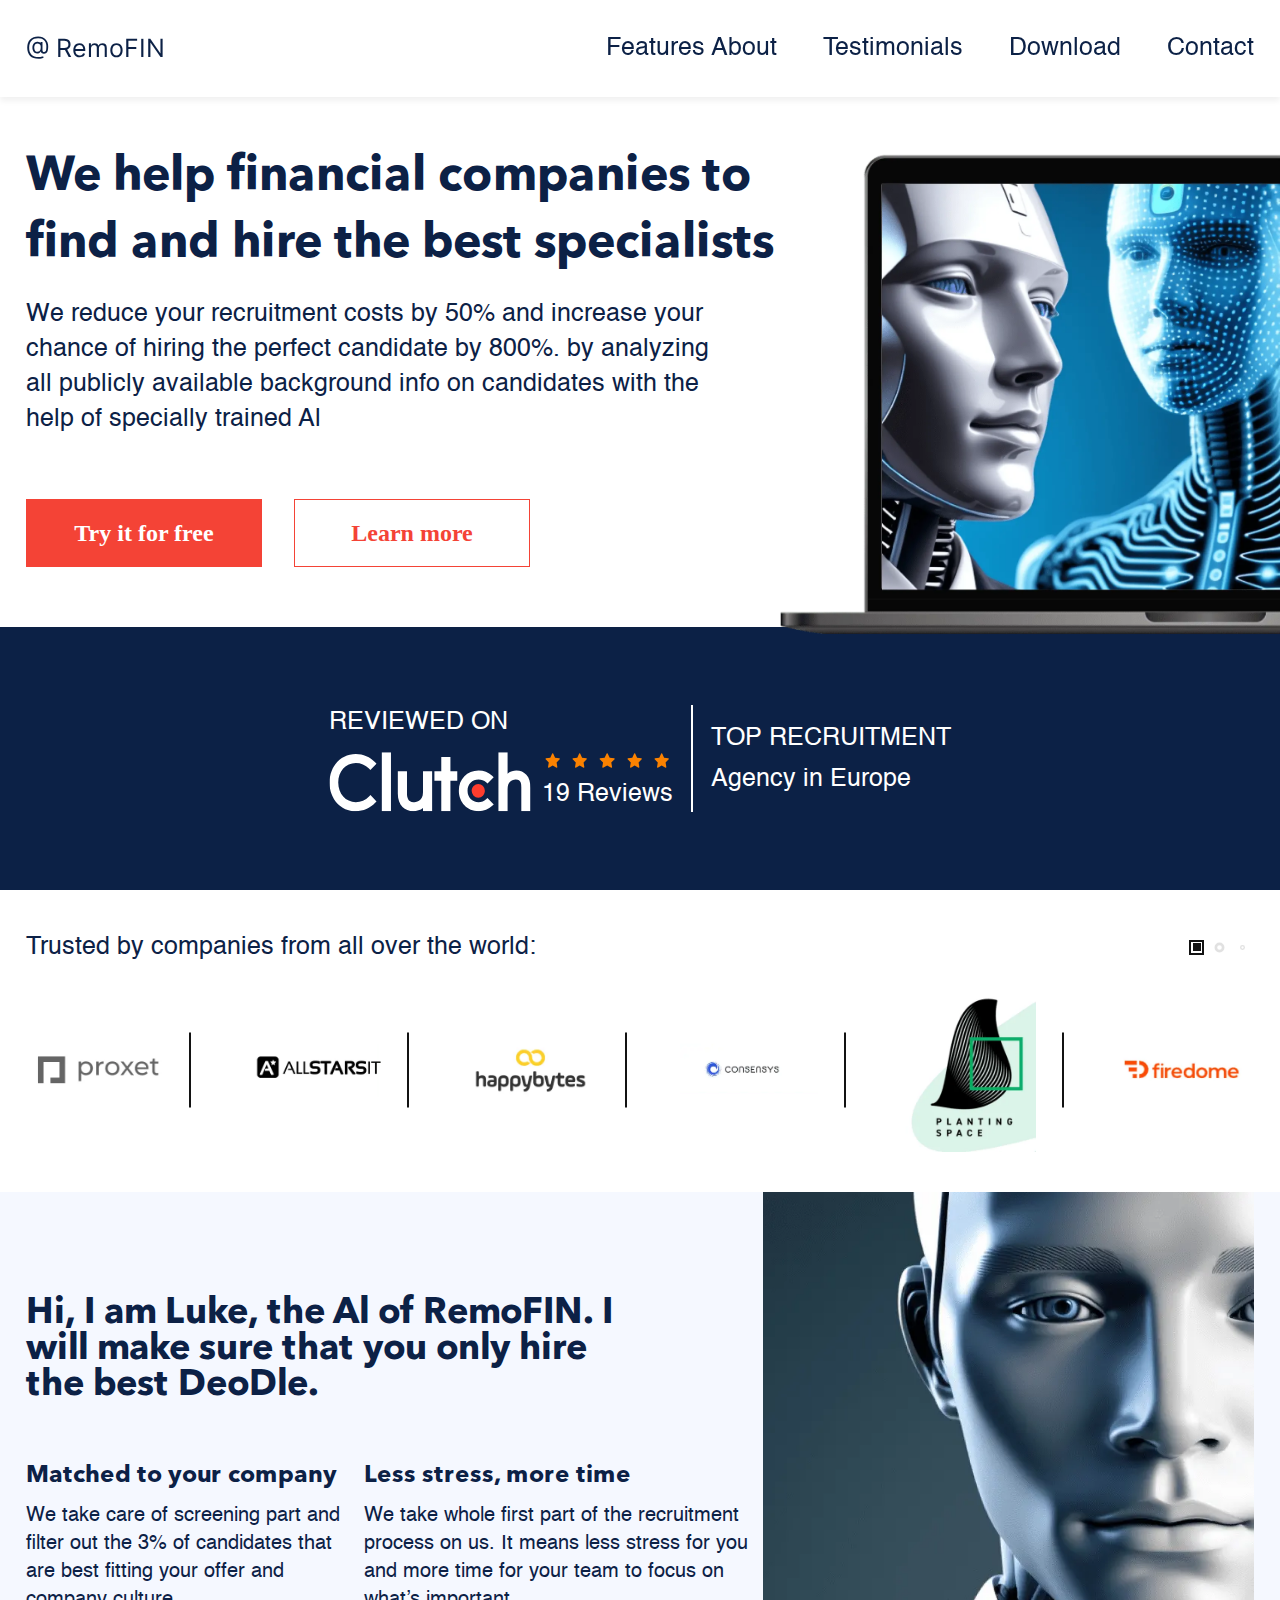
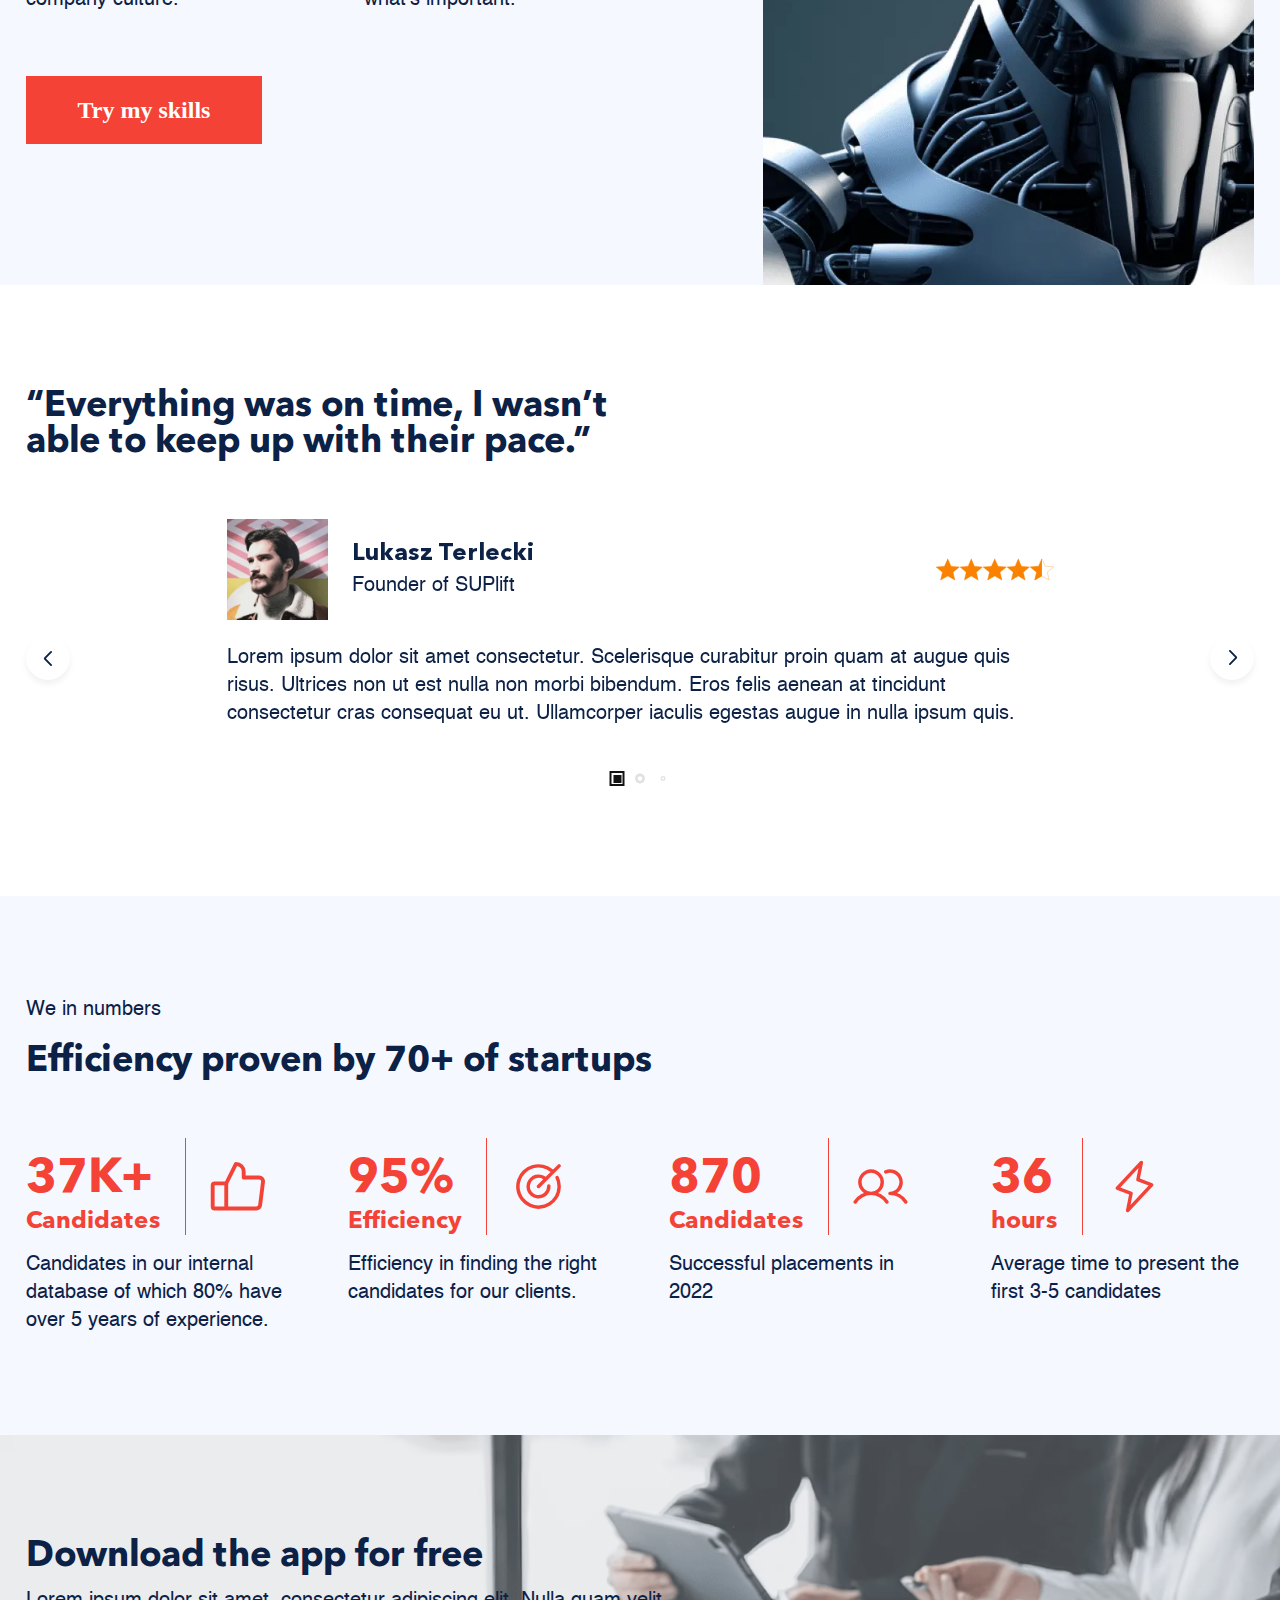
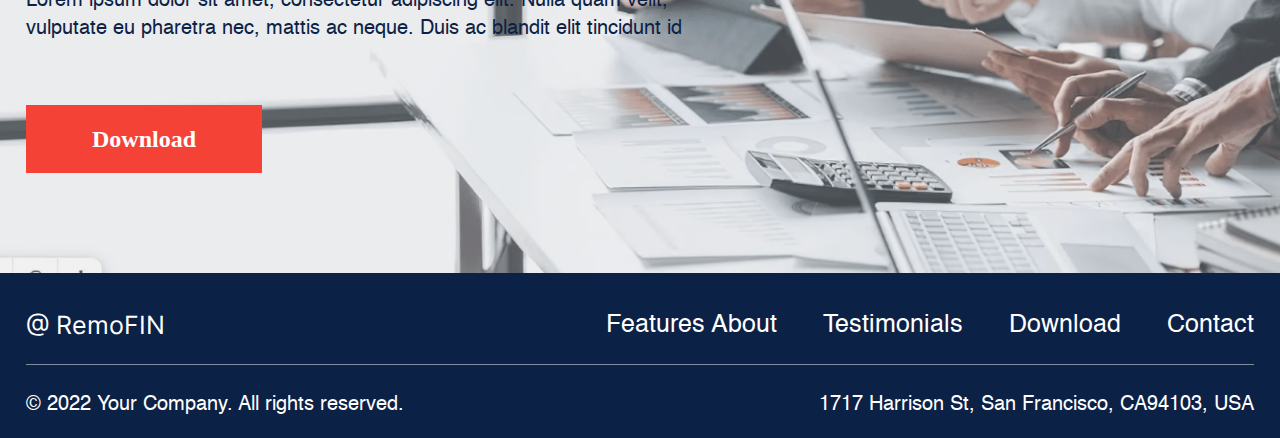
==== commit 8be8f420: "Updates" ====
--- a/index.html
+++ b/index.html
@@ -1 +1 @@
-<!doctype html><html lang="ru"><head><meta charset="UTF-8"><meta http-equiv="X-UA-Compatible" content="IE=edge"><meta name="viewport" content="width=device-width,initial-scale=1"><link rel="shortcut icon" href="favicon.ico" type="image/x-icon"><link rel="stylesheet" href="css/style.min.css?_v=20230630145736"><title>Главная</title></head><body><div class="wrapper"><header class="header"><div class="header__container"><button class="header__burger icon-menu"><span></span></button> <a href="index.html" class="header__logo logo">@ RemoFIN</a><nav class="header__menu menu"><ul class="menu__list"><li class="menu__item"><a href="#" class="menu__link">Features	About</a></li><li class="menu__item"><a href="#" class="menu__link">Testimonials</a></li><li class="menu__item"><a href="#" class="menu__link">Download</a></li><li class="menu__item"><a href="#" class="menu__link">Contact</a></li></ul></nav></div></header><main class="page"><div data-observ></div><div class="about"><div class="about__container"><div class="about__body"><div class="about__title"><h1>We help financial companies to find and hire the best specialists</h1></div><div class="about__text"><p>We reduce your recruitment costs by 50% and increase your chance of hiring the perfect candidate by 800%. by analyzing all publicly available background info on candidates with the help of specially trained Al</p></div><div class="about__button-row"><a href="#" class="button about__button">Try it for free</a> <a href="#" class="button about__button transp">Learn more</a></div></div><div class="about__img"><picture><source srcset="images/about-img.webp" type="image/webp"><img src="images/about-img.png" alt=""></picture></div></div></div><div class="recruit"><div class="recruit__container"><div class="recruit__row"><div class="recruit__rewiews rewiews-recruit"><p class="rewiews-recruit__text-up">Reviewed on</p><div class="rewiews-recruit__logo"><img src="images/rewiews-recruit__logo.svg" alt="" class="rewiews-recruit__img-logo"><div class="rewiews-recruit__row"><div class="rewiews-recruit__rec"><div class="rewiews-recruit__row-star"><img src="images/star.svg" alt="" class="rewiews-recruit__star"> <img src="images/star.svg" alt="" class="rewiews-recruit__star"> <img src="images/star.svg" alt="" class="rewiews-recruit__star"> <img src="images/star.svg" alt="" class="rewiews-recruit__star"> <img src="images/star.svg" alt="" class="rewiews-recruit__star"></div><p class="rewiews-recruit__text">19 Reviews</p></div></div></div></div><div class="ment-recruit recruit__ment"><div class="ment-recruit__text"><p class="up">Top Recruitment</p><p>Agency in Europe</p></div></div></div></div></div><div class="companies"><div class="companies__container"><div class="companies__title"><p class="companies__text">Trusted by companies from all over the world:</p><div class="pagination companies__pagination"></div></div><div class="companies__swiper"><div class="swiper-wrapper companies__wrapper"><div class="swiper-slide companies__slide"><div class="companies__item"><picture><source srcset="images/companies-slide1.webp" type="image/webp"><img src="images/companies-slide1.png" alt="" class="companies__img"></picture></div></div><div class="swiper-slide companies__slide"><div class="companies__item"><picture><source srcset="images/companies-slide2.webp" type="image/webp"><img src="images/companies-slide2.png" alt="" class="companies__img"></picture></div></div><div class="swiper-slide companies__slide"><div class="companies__item"><picture><source srcset="images/companies-slide3.webp" type="image/webp"><img src="images/companies-slide3.png" alt="" class="companies__img"></picture></div></div><div class="swiper-slide companies__slide companies__slide-none"><div class="companies__item"><picture><source srcset="images/companies-slide4.webp" type="image/webp"><img src="images/companies-slide4.png" alt="" class="companies__img"></picture></div></div><div class="swiper-slide companies__slide companies__slide-none"><div class="companies__item"><picture><source srcset="images/companies-slide5.webp" type="image/webp"><img src="images/companies-slide5.png" alt="" class="companies__img"></picture></div></div><div class="swiper-slide companies__slide companies__slide-none"><div class="companies__item"><picture><source srcset="images/companies-slide6.webp" type="image/webp"><img src="images/companies-slide6.png" alt="" class="companies__img"></picture></div></div><div class="swiper-slide companies__slide"><div class="companies__item"><picture><source srcset="images/companies-slide1.webp" type="image/webp"><img src="images/companies-slide1.png" alt="" class="companies__img"></picture></div></div><div class="swiper-slide companies__slide"><div class="companies__item"><picture><source srcset="images/companies-slide2.webp" type="image/webp"><img src="images/companies-slide2.png" alt="" class="companies__img"></picture></div></div><div class="swiper-slide companies__slide"><div class="companies__item"><picture><source srcset="images/companies-slide3.webp" type="image/webp"><img src="images/companies-slide3.png" alt="" class="companies__img"></picture></div></div><div class="swiper-slide companies__slide companies__slide-none"><div class="companies__item"><picture><source srcset="images/companies-slide4.webp" type="image/webp"><img src="images/companies-slide4.png" alt="" class="companies__img"></picture></div></div><div class="swiper-slide companies__slide companies__slide-none"><div class="companies__item"><picture><source srcset="images/companies-slide5.webp" type="image/webp"><img src="images/companies-slide5.png" alt="" class="companies__img"></picture></div></div><div class="swiper-slide companies__slide companies__slide-none"><div class="companies__item"><picture><source srcset="images/companies-slide6.webp" type="image/webp"><img src="images/companies-slide6.png" alt="" class="companies__img"></picture></div></div></div></div><div class="companies__line"></div><div class="companies__swiper2"><div class="swiper-wrapper companies__wrapper"><div class="swiper-slide companies__slide"><div class="companies__item"><picture><source srcset="images/companies-slide4.webp" type="image/webp"><img src="images/companies-slide4.png" alt="" class="companies__img"></picture></div></div><div class="swiper-slide companies__slide"><div class="companies__item"><picture><source srcset="images/companies-slide5.webp" type="image/webp"><img src="images/companies-slide5.png" alt="" class="companies__img"></picture></div></div><div class="swiper-slide companies__slide"><div class="companies__item"><picture><source srcset="images/companies-slide6.webp" type="image/webp"><img src="images/companies-slide6.png" alt="" class="companies__img"></picture></div></div><div class="swiper-slide companies__slide"><div class="companies__item"><picture><source srcset="images/companies-slide4.webp" type="image/webp"><img src="images/companies-slide4.png" alt="" class="companies__img"></picture></div></div><div class="swiper-slide companies__slide"><div class="companies__item"><picture><source srcset="images/companies-slide5.webp" type="image/webp"><img src="images/companies-slide5.png" alt="" class="companies__img"></picture></div></div><div class="swiper-slide companies__slide"><div class="companies__item"><picture><source srcset="images/companies-slide6.webp" type="image/webp"><img src="images/companies-slide6.png" alt="" class="companies__img"></picture></div></div></div></div></div></div><div class="luk"><div class="luk__container"><div class="luk__row"><div class="body-luk luk__body"><h2 class="body-luk__title">Hi, I am Luke, the Al of RemoFIN. I will make sure that you only hire the best DeoDle.</h2><div class="body-luk__row"><div class="body-luk__item item-luk"><h3 class="item-luk__title">Matched to your company</h3><p class="item-luk__text">We take care of screening part and filter out the 3% of candidates that are best fitting your offer and company culture.</p></div><div class="body-luk__item item-luk"><h3 class="item-luk__title">Less stress, more time</h3><p class="item-luk__text">We take whole first part of the recruitment process on us. It means less stress for you and more time for your team to focus on what’s important.</p></div></div><div class="body-luk__button-row"><a href="#" class="button body-luk__button">Try my skills</a></div></div><div class="luk__img"><picture><source srcset="images/luk-img.webp" type="image/webp"><img src="images/luk-img.png" alt="фото робота"></picture></div><div class="luk__img2"><picture><source srcset="images/luk-img2.webp" type="image/webp"><img src="images/luk-img2.png" alt="фото робота"></picture></div></div></div></div><div class="reviews"><div class="reviews__container"><h2 class="reviews__title">“Everything was on time, I wasn’t able to keep up with their pace.”</h2><div class="reviews__row"><div class="reviews__swiper"><div class="swiper-wrapper reviews__wrapper"><div class="swiper-slide reviews__slide slide-reviews"><div class="slide-reviews__header"><div class="slide-reviews__account"><picture><source srcset="images/slide-reviews-img.webp" type="image/webp"><img src="images/slide-reviews-img.png" alt="" class="slide-reviews__img"></picture><div class="slide-reviews__content"><div class="slide-reviews__text"><h3 class="slide-reviews__name">Lukasz Terlecki</h3><p>Founder of SUPlift</p></div><div class="slide-reviews__row-star"><img src="images/slide-reviews-star.svg" alt="" class="slide-reviews__star"> <img src="images/slide-reviews-star.svg" alt="" class="slide-reviews__star"> <img src="images/slide-reviews-star.svg" alt="" class="slide-reviews__star"> <img src="images/slide-reviews-star.svg" alt="" class="slide-reviews__star"> <img src="images/slide-reviews-star-white.svg" alt="" class="slide-reviews__star slide-reviews__star-white"></div></div></div></div><div class="slide-reviews__body"><p>Lorem ipsum dolor sit amet consectetur. Scelerisque curabitur proin quam at augue quis risus. Ultrices non ut est nulla non morbi bibendum. Eros felis aenean at tincidunt consectetur cras consequat eu ut. Ullamcorper iaculis egestas augue in nulla ipsum quis.</p></div></div><div class="swiper-slide reviews__slide slide-reviews"><div class="slide-reviews__header"><div class="slide-reviews__account"><picture><source srcset="images/slide-reviews-img.webp" type="image/webp"><img src="images/slide-reviews-img.png" alt="" class="slide-reviews__img"></picture><div class="slide-reviews__content"><div class="slide-reviews__text"><h3 class="slide-reviews__name">Lukasz Terlecki</h3><p>Founder of SUPlift</p></div><div class="slide-reviews__row-star"><img src="images/slide-reviews-star.svg" alt="" class="slide-reviews__star"> <img src="images/slide-reviews-star.svg" alt="" class="slide-reviews__star"> <img src="images/slide-reviews-star.svg" alt="" class="slide-reviews__star"> <img src="images/slide-reviews-star.svg" alt="" class="slide-reviews__star"> <img src="images/slide-reviews-star-white.svg" alt="" class="slide-reviews__star slide-reviews__star-white"></div></div></div></div><div class="slide-reviews__body"><p>Lorem ipsum dolor sit amet consectetur. Scelerisque curabitur proin quam at augue quis risus. Ultrices non ut est nulla non morbi bibendum. Eros felis aenean at tincidunt consectetur cras consequat eu ut. Ullamcorper iaculis egestas augue in nulla ipsum quis.</p></div></div><div class="swiper-slide reviews__slide slide-reviews"><div class="slide-reviews__header"><div class="slide-reviews__account"><picture><source srcset="images/slide-reviews-img.webp" type="image/webp"><img src="images/slide-reviews-img.png" alt="" class="slide-reviews__img"></picture><div class="slide-reviews__content"><div class="slide-reviews__text"><h3 class="slide-reviews__name">Lukasz Terlecki</h3><p>Founder of SUPlift</p></div><div class="slide-reviews__row-star"><img src="images/slide-reviews-star.svg" alt="" class="slide-reviews__star"> <img src="images/slide-reviews-star.svg" alt="" class="slide-reviews__star"> <img src="images/slide-reviews-star.svg" alt="" class="slide-reviews__star"> <img src="images/slide-reviews-star.svg" alt="" class="slide-reviews__star"> <img src="images/slide-reviews-star-white.svg" alt="" class="slide-reviews__star slide-reviews__star-white"></div></div></div></div><div class="slide-reviews__body"><p>Lorem ipsum dolor sit amet consectetur. Scelerisque curabitur proin quam at augue quis risus. Ultrices non ut est nulla non morbi bibendum. Eros felis aenean at tincidunt consectetur cras consequat eu ut. Ullamcorper iaculis egestas augue in nulla ipsum quis.</p></div></div></div><div class="pagination reviews__pagination"></div><div class="reviews__button-slider reviews__button-slider-next"><img src="images/reviews-button.svg" alt=""></div><div class="reviews__button-slider reviews__button-slider-prev"><img src="images/reviews-button.svg" alt=""></div></div></div></div></div><div class="efficien"><div class="efficien__container"><p class="efficien__text">We in numbers</p><h2 class="efficien__title">Efficiency proven by 70+ of startups</h2><div class="efficien__row"><div class="efficien__item item-efficien"><div class="item-efficien__body"><div class="item-efficien__header"><div class="item-efficien__row"><p class="item-efficien__number">37К+</p><h3 class="item-efficien__title">Candidates</h3></div><div class="item-efficien__line"></div><div class="item-efficien__img"><img src="images/item-efficien1.svg" alt=""></div></div><p class="item-efficien__text">Candidates in our internal database of which 80% have over 5 years of experience.</p></div></div><div class="efficien__item item-efficien"><div class="item-efficien__body"><div class="item-efficien__header"><div class="item-efficien__row"><p class="item-efficien__number">95%</p><h3 class="item-efficien__title">Efficiency</h3></div><div class="item-efficien__line"></div><div class="item-efficien__img"><img src="images/item-efficien2.svg" alt=""></div></div><p class="item-efficien__text">Efficiency in finding the right candidates for our clients.</p></div></div><div class="efficien__item item-efficien"><div class="item-efficien__body"><div class="item-efficien__header"><div class="item-efficien__row"><p class="item-efficien__number">870</p><h3 class="item-efficien__title">Candidates</h3></div><div class="item-efficien__line"></div><div class="item-efficien__img"><img src="images/item-efficien3.svg" alt=""></div></div><p class="item-efficien__text">Successful placements in 2022</p></div></div><div class="efficien__item item-efficien"><div class="item-efficien__body"><div class="item-efficien__header"><div class="item-efficien__row"><p class="item-efficien__number">36</p><h3 class="item-efficien__title">hours</h3></div><div class="item-efficien__line"></div><div class="item-efficien__img"><img src="images/item-efficien4.svg" alt=""></div></div><p class="item-efficien__text">Average time to present the first 3-5 candidates</p></div></div></div></div></div><div class="down"><div class="down__container"><h2 class="down__title">Download the app for free</h2><p class="down__text">Lorem ipsum dolor sit amet, consectetur adipiscing elit. Nulla quam velit, vulputate eu pharetra nec, mattis ac neque. Duis ac blandit elit tincidunt id</p><div class="down__button-row"><a href="#" class="button down__button">Download</a></div></div></div></main><footer class="footer"><div class="footer__container"><div class="footer__top"><a href="index.html" class="header__logo logo footer__logo">@ RemoFIN</a><nav class="footer__menu"><ul class="footer__list"><li class="footer__item"><a href="#" class="menu__link footer__link">Features	About</a></li><li class="footer__item"><a href="#" class="menu__link footer__link">Testimonials</a></li><li class="footer__item"><a href="#" class="menu__link footer__link">Download</a></li><li class="footer__item"><a href="#" class="menu__link footer__link">Contact</a></li></ul></nav></div><div class="footer__bottom"><a href="#">© 2022 Your Company. All rights reserved.</a> <a href="#">1717 Harrison St, San Francisco, CA94103, USA<p></p></a></div></div></footer></div><script src="js/app.min.js?_v=20230630145736"></script></body></html>+<!doctype html><html lang="ru"><head><meta charset="UTF-8"><meta http-equiv="X-UA-Compatible" content="IE=edge"><meta name="viewport" content="width=device-width,initial-scale=1"><link rel="shortcut icon" href="favicon.ico" type="image/x-icon"><link rel="stylesheet" href="css/style.min.css?_v=20230630150613"><title>Главная</title></head><body><div class="wrapper"><header class="header"><div class="header__container"><button class="header__burger icon-menu"><span></span></button> <a href="index.html" class="header__logo logo">@ RemoFIN</a><nav class="header__menu menu"><ul class="menu__list"><li class="menu__item"><a href="#" class="menu__link">Features	About</a></li><li class="menu__item"><a href="#" class="menu__link">Testimonials</a></li><li class="menu__item"><a href="#" class="menu__link">Download</a></li><li class="menu__item"><a href="#" class="menu__link">Contact</a></li></ul></nav></div></header><main class="page"><div data-observ></div><div class="about"><div class="about__container"><div class="about__body"><div class="about__title"><h1>We help financial companies to find and hire the best specialists</h1></div><div class="about__text"><p>We reduce your recruitment costs by 50% and increase your chance of hiring the perfect candidate by 800%. by analyzing all publicly available background info on candidates with the help of specially trained Al</p></div><div class="about__button-row"><a href="#" class="button about__button">Try it for free</a> <a href="#" class="button about__button transp">Learn more</a></div></div><div class="about__img"><picture><source srcset="images/about-img.webp" type="image/webp"><img src="images/about-img.png" alt=""></picture></div></div></div><div class="recruit"><div class="recruit__container"><div class="recruit__row"><div class="recruit__rewiews rewiews-recruit"><p class="rewiews-recruit__text-up">Reviewed on</p><div class="rewiews-recruit__logo"><img src="images/rewiews-recruit__logo.svg" alt="" class="rewiews-recruit__img-logo"><div class="rewiews-recruit__row"><div class="rewiews-recruit__rec"><div class="rewiews-recruit__row-star"><img src="images/star.svg" alt="" class="rewiews-recruit__star"> <img src="images/star.svg" alt="" class="rewiews-recruit__star"> <img src="images/star.svg" alt="" class="rewiews-recruit__star"> <img src="images/star.svg" alt="" class="rewiews-recruit__star"> <img src="images/star.svg" alt="" class="rewiews-recruit__star"></div><p class="rewiews-recruit__text">19 Reviews</p></div></div></div></div><div class="ment-recruit recruit__ment"><div class="ment-recruit__text"><p class="up">Top Recruitment</p><p>Agency in Europe</p></div></div></div></div></div><div class="companies"><div class="companies__container"><div class="companies__title"><p class="companies__text">Trusted by companies from all over the world:</p><div class="pagination companies__pagination"></div></div><div class="companies__swiper"><div class="swiper-wrapper companies__wrapper"><div class="swiper-slide companies__slide"><div class="companies__item"><picture><source srcset="images/companies-slide1.webp" type="image/webp"><img src="images/companies-slide1.png" alt="" class="companies__img"></picture></div></div><div class="swiper-slide companies__slide"><div class="companies__item"><picture><source srcset="images/companies-slide2.webp" type="image/webp"><img src="images/companies-slide2.png" alt="" class="companies__img"></picture></div></div><div class="swiper-slide companies__slide"><div class="companies__item"><picture><source srcset="images/companies-slide3.webp" type="image/webp"><img src="images/companies-slide3.png" alt="" class="companies__img"></picture></div></div><div class="swiper-slide companies__slide companies__slide-none"><div class="companies__item"><picture><source srcset="images/companies-slide4.webp" type="image/webp"><img src="images/companies-slide4.png" alt="" class="companies__img"></picture></div></div><div class="swiper-slide companies__slide companies__slide-none"><div class="companies__item"><picture><source srcset="images/companies-slide5.webp" type="image/webp"><img src="images/companies-slide5.png" alt="" class="companies__img"></picture></div></div><div class="swiper-slide companies__slide companies__slide-none"><div class="companies__item"><picture><source srcset="images/companies-slide6.webp" type="image/webp"><img src="images/companies-slide6.png" alt="" class="companies__img"></picture></div></div><div class="swiper-slide companies__slide"><div class="companies__item"><picture><source srcset="images/companies-slide1.webp" type="image/webp"><img src="images/companies-slide1.png" alt="" class="companies__img"></picture></div></div><div class="swiper-slide companies__slide"><div class="companies__item"><picture><source srcset="images/companies-slide2.webp" type="image/webp"><img src="images/companies-slide2.png" alt="" class="companies__img"></picture></div></div><div class="swiper-slide companies__slide"><div class="companies__item"><picture><source srcset="images/companies-slide3.webp" type="image/webp"><img src="images/companies-slide3.png" alt="" class="companies__img"></picture></div></div><div class="swiper-slide companies__slide companies__slide-none"><div class="companies__item"><picture><source srcset="images/companies-slide4.webp" type="image/webp"><img src="images/companies-slide4.png" alt="" class="companies__img"></picture></div></div><div class="swiper-slide companies__slide companies__slide-none"><div class="companies__item"><picture><source srcset="images/companies-slide5.webp" type="image/webp"><img src="images/companies-slide5.png" alt="" class="companies__img"></picture></div></div><div class="swiper-slide companies__slide companies__slide-none"><div class="companies__item"><picture><source srcset="images/companies-slide6.webp" type="image/webp"><img src="images/companies-slide6.png" alt="" class="companies__img"></picture></div></div></div></div><div class="companies__line"></div><div class="companies__swiper2"><div class="swiper-wrapper companies__wrapper"><div class="swiper-slide companies__slide"><div class="companies__item"><picture><source srcset="images/companies-slide4.webp" type="image/webp"><img src="images/companies-slide4.png" alt="" class="companies__img"></picture></div></div><div class="swiper-slide companies__slide"><div class="companies__item"><picture><source srcset="images/companies-slide5.webp" type="image/webp"><img src="images/companies-slide5.png" alt="" class="companies__img"></picture></div></div><div class="swiper-slide companies__slide"><div class="companies__item"><picture><source srcset="images/companies-slide6.webp" type="image/webp"><img src="images/companies-slide6.png" alt="" class="companies__img"></picture></div></div><div class="swiper-slide companies__slide"><div class="companies__item"><picture><source srcset="images/companies-slide4.webp" type="image/webp"><img src="images/companies-slide4.png" alt="" class="companies__img"></picture></div></div><div class="swiper-slide companies__slide"><div class="companies__item"><picture><source srcset="images/companies-slide5.webp" type="image/webp"><img src="images/companies-slide5.png" alt="" class="companies__img"></picture></div></div><div class="swiper-slide companies__slide"><div class="companies__item"><picture><source srcset="images/companies-slide6.webp" type="image/webp"><img src="images/companies-slide6.png" alt="" class="companies__img"></picture></div></div></div></div></div></div><div class="luk"><div class="luk__container"><div class="luk__row"><div class="body-luk luk__body"><h2 class="body-luk__title">Hi, I am Luke, the Al of RemoFIN. I will make sure that you only hire the best DeoDle.</h2><div class="body-luk__row"><div class="body-luk__item item-luk"><h3 class="item-luk__title">Matched to your company</h3><p class="item-luk__text">We take care of screening part and filter out the 3% of candidates that are best fitting your offer and company culture.</p></div><div class="body-luk__item item-luk"><h3 class="item-luk__title">Less stress, more time</h3><p class="item-luk__text">We take whole first part of the recruitment process on us. It means less stress for you and more time for your team to focus on what’s important.</p></div></div><div class="body-luk__button-row"><a href="#" class="button body-luk__button">Try my skills</a></div></div><div class="luk__img"><picture><source srcset="images/luk-img.webp" type="image/webp"><img src="images/luk-img.png" alt="фото робота"></picture></div><div class="luk__img2"><picture><source srcset="images/luk-img2.webp" type="image/webp"><img src="images/luk-img2.png" alt="фото робота"></picture></div></div></div></div><div class="reviews"><div class="reviews__container"><h2 class="reviews__title">“Everything was on time, I wasn’t able to keep up with their pace.”</h2><div class="reviews__row"><div class="reviews__swiper"><div class="swiper-wrapper reviews__wrapper"><div class="swiper-slide reviews__slide slide-reviews"><div class="slide-reviews__header"><div class="slide-reviews__account"><picture><source srcset="images/slide-reviews-img.webp" type="image/webp"><img src="images/slide-reviews-img.png" alt="" class="slide-reviews__img"></picture><div class="slide-reviews__content"><div class="slide-reviews__text"><h3 class="slide-reviews__name">Lukasz Terlecki</h3><p>Founder of SUPlift</p></div><div class="slide-reviews__row-star"><img src="images/slide-reviews-star.svg" alt="" class="slide-reviews__star"> <img src="images/slide-reviews-star.svg" alt="" class="slide-reviews__star"> <img src="images/slide-reviews-star.svg" alt="" class="slide-reviews__star"> <img src="images/slide-reviews-star.svg" alt="" class="slide-reviews__star"> <img src="images/slide-reviews-star-white.svg" alt="" class="slide-reviews__star slide-reviews__star-white"></div></div></div></div><div class="slide-reviews__body"><p>Lorem ipsum dolor sit amet consectetur. Scelerisque curabitur proin quam at augue quis risus. Ultrices non ut est nulla non morbi bibendum. Eros felis aenean at tincidunt consectetur cras consequat eu ut. Ullamcorper iaculis egestas augue in nulla ipsum quis.</p></div></div><div class="swiper-slide reviews__slide slide-reviews"><div class="slide-reviews__header"><div class="slide-reviews__account"><picture><source srcset="images/slide-reviews-img.webp" type="image/webp"><img src="images/slide-reviews-img.png" alt="" class="slide-reviews__img"></picture><div class="slide-reviews__content"><div class="slide-reviews__text"><h3 class="slide-reviews__name">Lukasz Terlecki</h3><p>Founder of SUPlift</p></div><div class="slide-reviews__row-star"><img src="images/slide-reviews-star.svg" alt="" class="slide-reviews__star"> <img src="images/slide-reviews-star.svg" alt="" class="slide-reviews__star"> <img src="images/slide-reviews-star.svg" alt="" class="slide-reviews__star"> <img src="images/slide-reviews-star.svg" alt="" class="slide-reviews__star"> <img src="images/slide-reviews-star-white.svg" alt="" class="slide-reviews__star slide-reviews__star-white"></div></div></div></div><div class="slide-reviews__body"><p>Lorem ipsum dolor sit amet consectetur. Scelerisque curabitur proin quam at augue quis risus. Ultrices non ut est nulla non morbi bibendum. Eros felis aenean at tincidunt consectetur cras consequat eu ut. Ullamcorper iaculis egestas augue in nulla ipsum quis.</p></div></div><div class="swiper-slide reviews__slide slide-reviews"><div class="slide-reviews__header"><div class="slide-reviews__account"><picture><source srcset="images/slide-reviews-img.webp" type="image/webp"><img src="images/slide-reviews-img.png" alt="" class="slide-reviews__img"></picture><div class="slide-reviews__content"><div class="slide-reviews__text"><h3 class="slide-reviews__name">Lukasz Terlecki</h3><p>Founder of SUPlift</p></div><div class="slide-reviews__row-star"><img src="images/slide-reviews-star.svg" alt="" class="slide-reviews__star"> <img src="images/slide-reviews-star.svg" alt="" class="slide-reviews__star"> <img src="images/slide-reviews-star.svg" alt="" class="slide-reviews__star"> <img src="images/slide-reviews-star.svg" alt="" class="slide-reviews__star"> <img src="images/slide-reviews-star-white.svg" alt="" class="slide-reviews__star slide-reviews__star-white"></div></div></div></div><div class="slide-reviews__body"><p>Lorem ipsum dolor sit amet consectetur. Scelerisque curabitur proin quam at augue quis risus. Ultrices non ut est nulla non morbi bibendum. Eros felis aenean at tincidunt consectetur cras consequat eu ut. Ullamcorper iaculis egestas augue in nulla ipsum quis.</p></div></div></div><div class="pagination reviews__pagination"></div><div class="reviews__button-slider reviews__button-slider-next"><img src="images/reviews-button.svg" alt=""></div><div class="reviews__button-slider reviews__button-slider-prev"><img src="images/reviews-button.svg" alt=""></div></div></div></div></div><div class="efficien"><div class="efficien__container"><p class="efficien__text">We in numbers</p><h2 class="efficien__title">Efficiency proven by 70+ of startups</h2><div class="efficien__row"><div class="efficien__item item-efficien"><div class="item-efficien__body"><div class="item-efficien__header"><div class="item-efficien__row"><p class="item-efficien__number">37К+</p><h3 class="item-efficien__title">Candidates</h3></div><div class="item-efficien__line"></div><div class="item-efficien__img"><img src="images/item-efficien1.svg" alt=""></div></div><p class="item-efficien__text">Candidates in our internal database of which 80% have over 5 years of experience.</p></div></div><div class="efficien__item item-efficien"><div class="item-efficien__body"><div class="item-efficien__header"><div class="item-efficien__row"><p class="item-efficien__number">95%</p><h3 class="item-efficien__title">Efficiency</h3></div><div class="item-efficien__line"></div><div class="item-efficien__img"><img src="images/item-efficien2.svg" alt=""></div></div><p class="item-efficien__text">Efficiency in finding the right candidates for our clients.</p></div></div><div class="efficien__item item-efficien"><div class="item-efficien__body"><div class="item-efficien__header"><div class="item-efficien__row"><p class="item-efficien__number">870</p><h3 class="item-efficien__title">Candidates</h3></div><div class="item-efficien__line"></div><div class="item-efficien__img"><img src="images/item-efficien3.svg" alt=""></div></div><p class="item-efficien__text">Successful placements in 2022</p></div></div><div class="efficien__item item-efficien"><div class="item-efficien__body"><div class="item-efficien__header"><div class="item-efficien__row"><p class="item-efficien__number">36</p><h3 class="item-efficien__title">hours</h3></div><div class="item-efficien__line"></div><div class="item-efficien__img"><img src="images/item-efficien4.svg" alt=""></div></div><p class="item-efficien__text">Average time to present the first 3-5 candidates</p></div></div></div></div></div><div class="down"><div class="down__container"><h2 class="down__title">Download the app for free</h2><p class="down__text">Lorem ipsum dolor sit amet, consectetur adipiscing elit. Nulla quam velit, vulputate eu pharetra nec, mattis ac neque. Duis ac blandit elit tincidunt id</p><div class="down__button-row"><a href="#" class="button down__button">Download</a></div></div></div></main><footer class="footer"><div class="footer__container"><div class="footer__top"><a href="index.html" class="header__logo logo footer__logo">@ RemoFIN</a><nav class="footer__menu"><ul class="footer__list"><li class="footer__item"><a href="#" class="menu__link footer__link">Features	About</a></li><li class="footer__item"><a href="#" class="menu__link footer__link">Testimonials</a></li><li class="footer__item"><a href="#" class="menu__link footer__link">Download</a></li><li class="footer__item"><a href="#" class="menu__link footer__link">Contact</a></li></ul></nav></div><div class="footer__bottom"><a href="#">© 2022 Your Company. All rights reserved.</a> <a href="#">1717 Harrison St, San Francisco, CA94103, USA<p></p></a></div></div></footer></div><script src="js/app.min.js?_v=20230630150613"></script></body></html>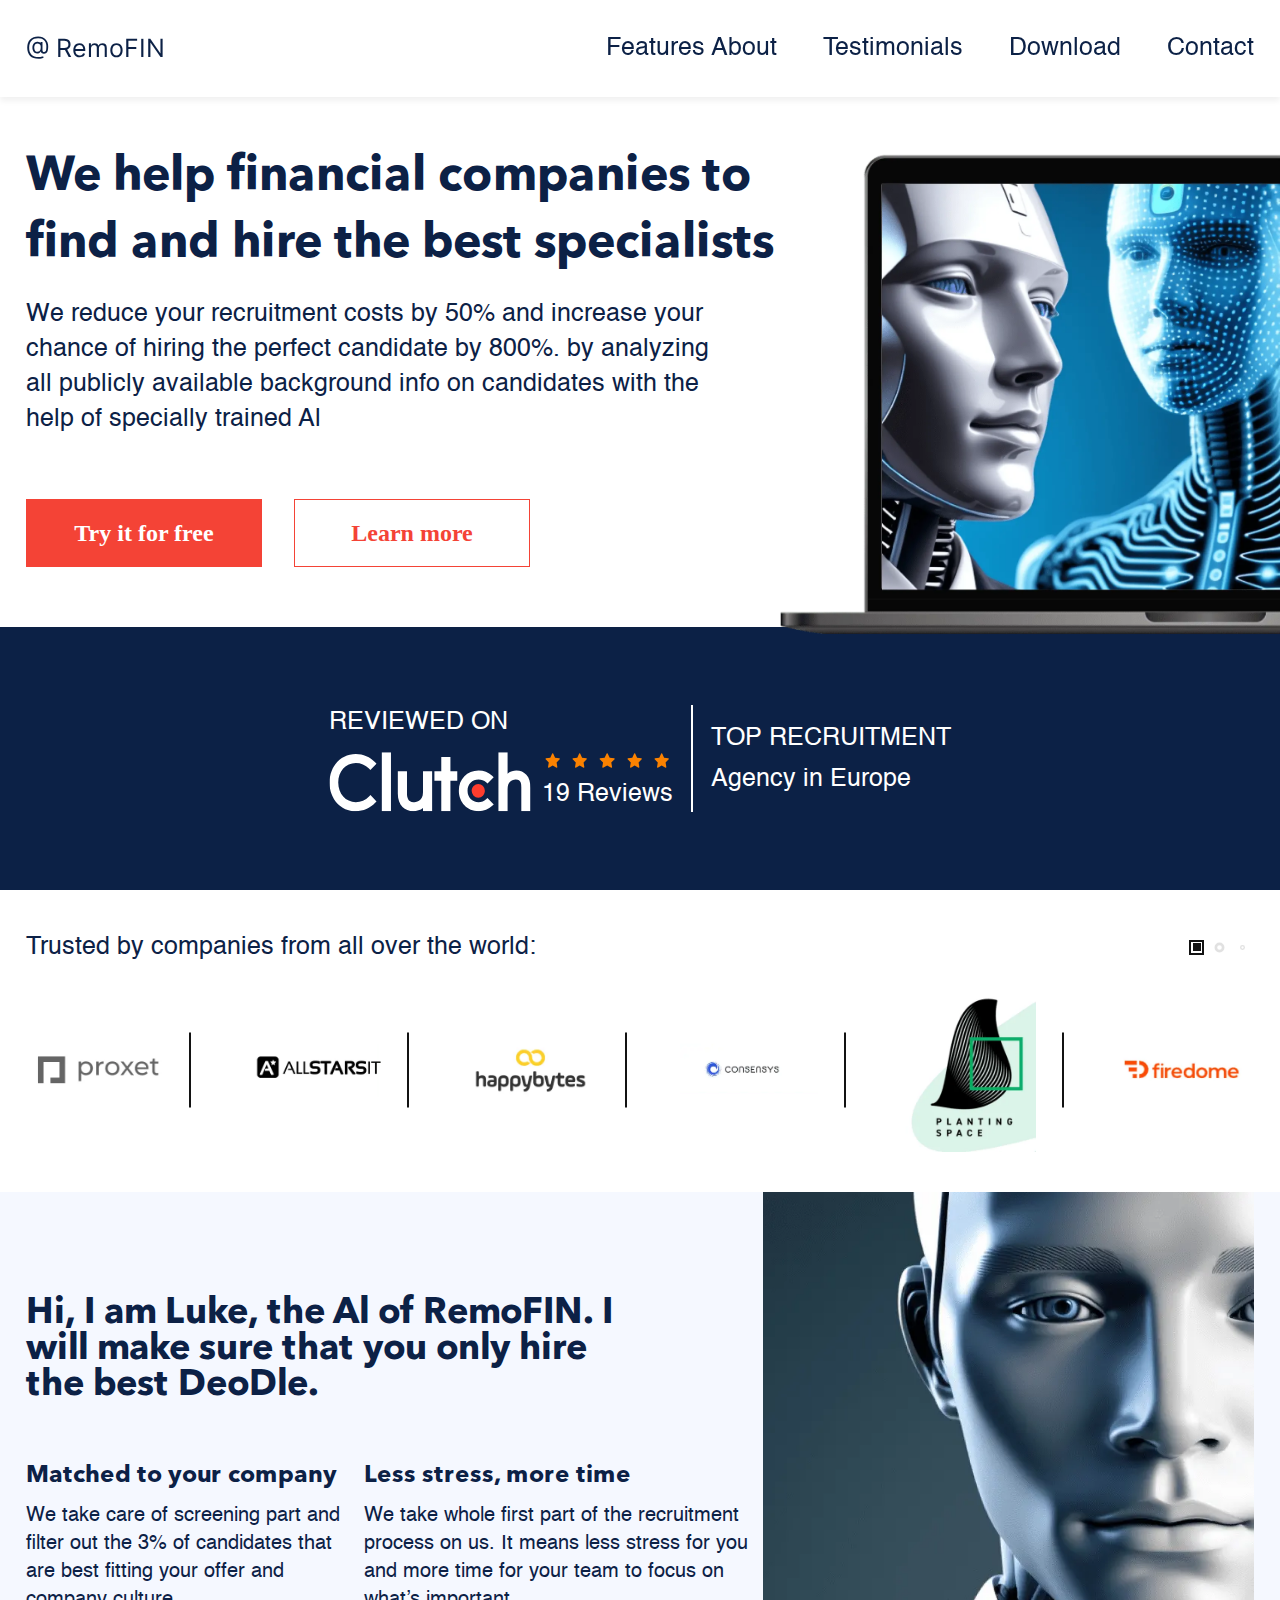
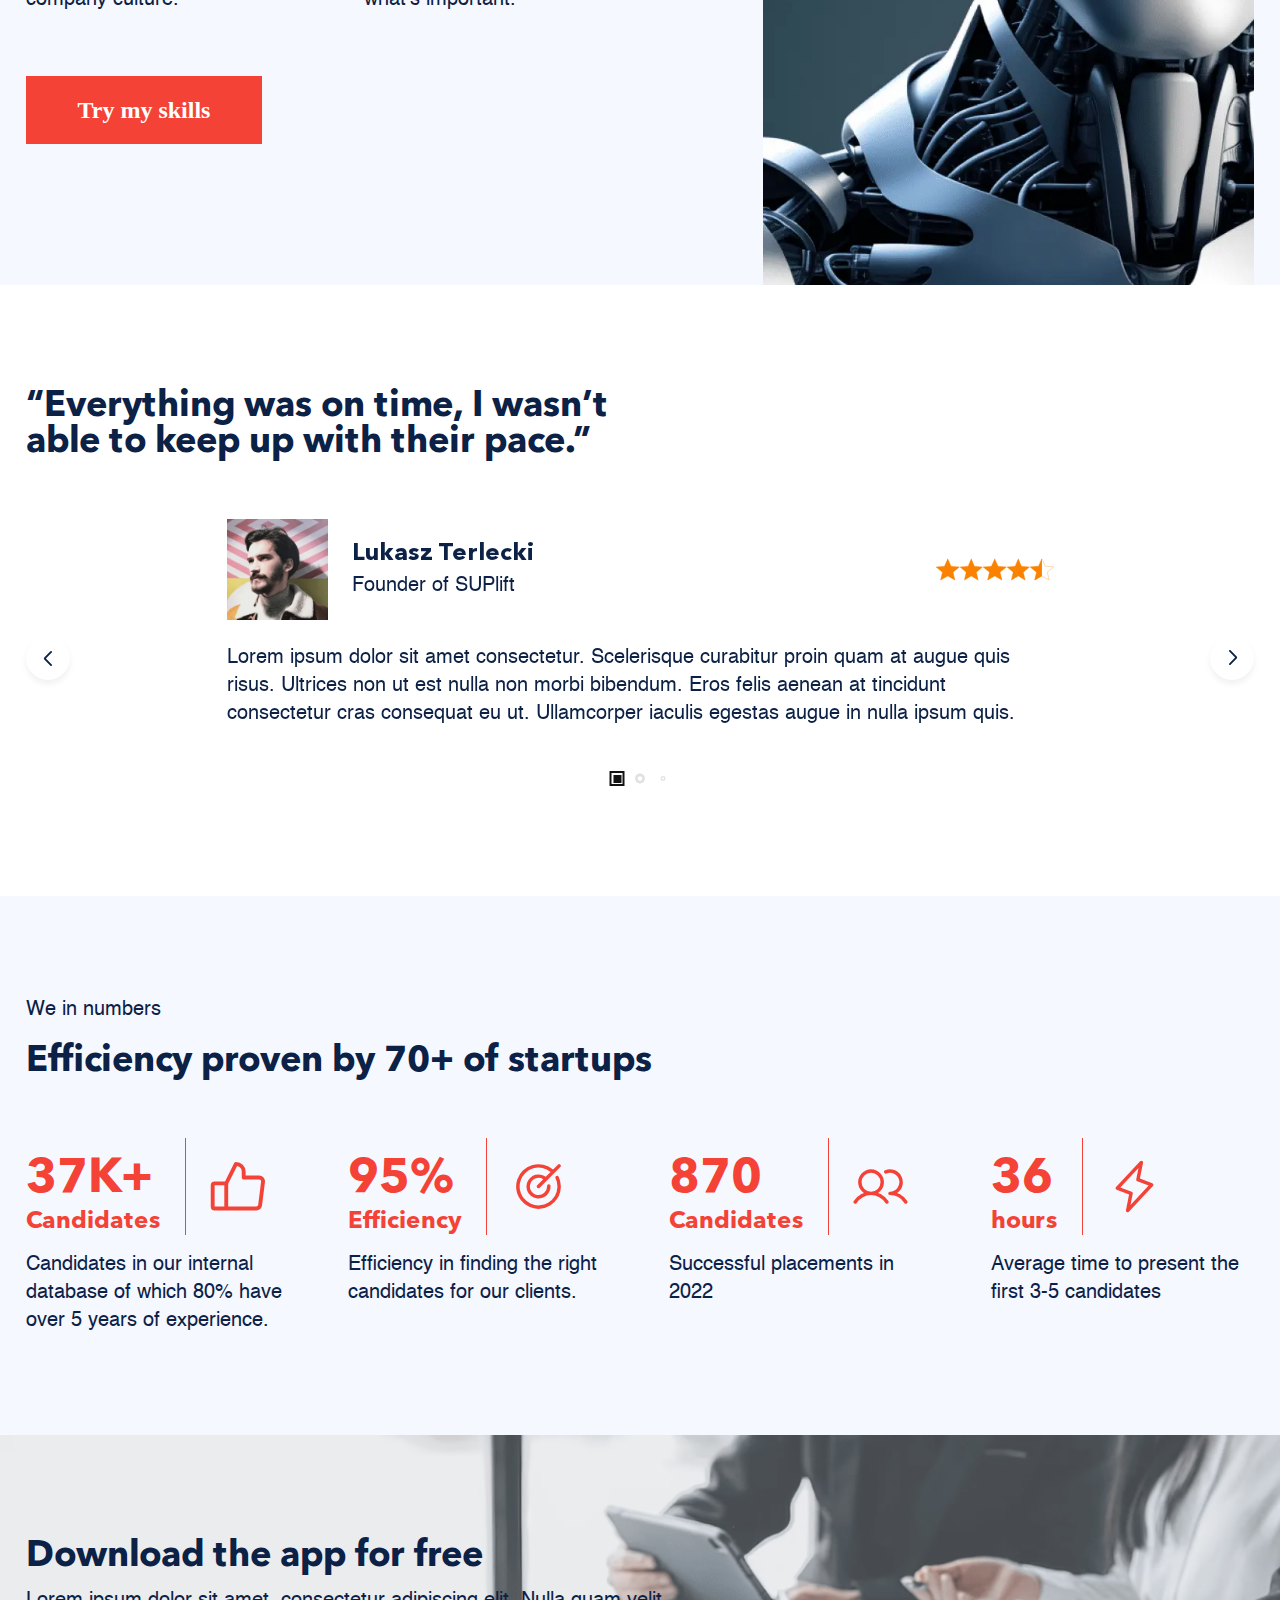
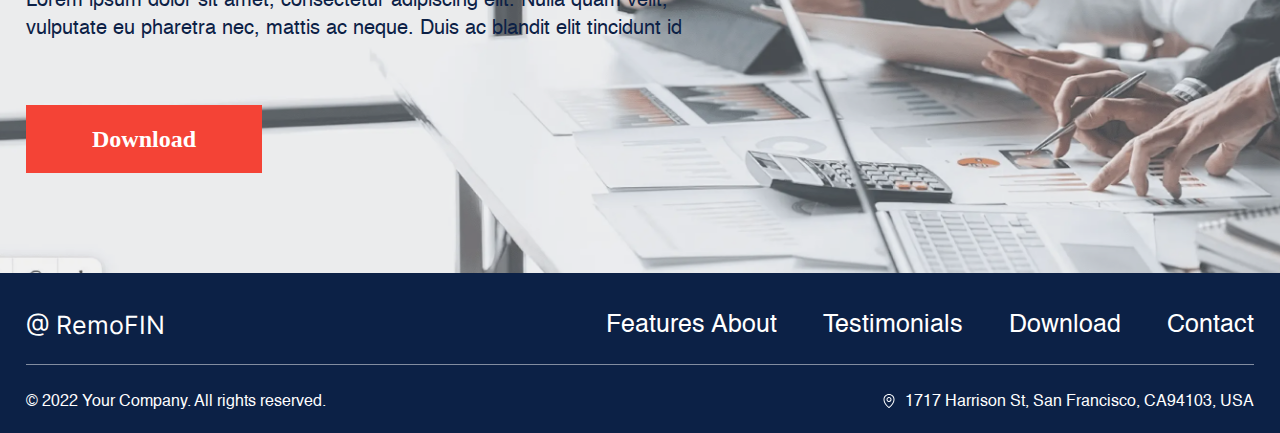
==== commit 8d017419: "Updates" ====
--- a/index.html
+++ b/index.html
@@ -1 +1 @@
-<!doctype html><html lang="ru"><head><meta charset="UTF-8"><meta http-equiv="X-UA-Compatible" content="IE=edge"><meta name="viewport" content="width=device-width,initial-scale=1"><link rel="shortcut icon" href="favicon.ico" type="image/x-icon"><link rel="stylesheet" href="css/style.min.css?_v=20230630150613"><title>Главная</title></head><body><div class="wrapper"><header class="header"><div class="header__container"><button class="header__burger icon-menu"><span></span></button> <a href="index.html" class="header__logo logo">@ RemoFIN</a><nav class="header__menu menu"><ul class="menu__list"><li class="menu__item"><a href="#" class="menu__link">Features	About</a></li><li class="menu__item"><a href="#" class="menu__link">Testimonials</a></li><li class="menu__item"><a href="#" class="menu__link">Download</a></li><li class="menu__item"><a href="#" class="menu__link">Contact</a></li></ul></nav></div></header><main class="page"><div data-observ></div><div class="about"><div class="about__container"><div class="about__body"><div class="about__title"><h1>We help financial companies to find and hire the best specialists</h1></div><div class="about__text"><p>We reduce your recruitment costs by 50% and increase your chance of hiring the perfect candidate by 800%. by analyzing all publicly available background info on candidates with the help of specially trained Al</p></div><div class="about__button-row"><a href="#" class="button about__button">Try it for free</a> <a href="#" class="button about__button transp">Learn more</a></div></div><div class="about__img"><picture><source srcset="images/about-img.webp" type="image/webp"><img src="images/about-img.png" alt=""></picture></div></div></div><div class="recruit"><div class="recruit__container"><div class="recruit__row"><div class="recruit__rewiews rewiews-recruit"><p class="rewiews-recruit__text-up">Reviewed on</p><div class="rewiews-recruit__logo"><img src="images/rewiews-recruit__logo.svg" alt="" class="rewiews-recruit__img-logo"><div class="rewiews-recruit__row"><div class="rewiews-recruit__rec"><div class="rewiews-recruit__row-star"><img src="images/star.svg" alt="" class="rewiews-recruit__star"> <img src="images/star.svg" alt="" class="rewiews-recruit__star"> <img src="images/star.svg" alt="" class="rewiews-recruit__star"> <img src="images/star.svg" alt="" class="rewiews-recruit__star"> <img src="images/star.svg" alt="" class="rewiews-recruit__star"></div><p class="rewiews-recruit__text">19 Reviews</p></div></div></div></div><div class="ment-recruit recruit__ment"><div class="ment-recruit__text"><p class="up">Top Recruitment</p><p>Agency in Europe</p></div></div></div></div></div><div class="companies"><div class="companies__container"><div class="companies__title"><p class="companies__text">Trusted by companies from all over the world:</p><div class="pagination companies__pagination"></div></div><div class="companies__swiper"><div class="swiper-wrapper companies__wrapper"><div class="swiper-slide companies__slide"><div class="companies__item"><picture><source srcset="images/companies-slide1.webp" type="image/webp"><img src="images/companies-slide1.png" alt="" class="companies__img"></picture></div></div><div class="swiper-slide companies__slide"><div class="companies__item"><picture><source srcset="images/companies-slide2.webp" type="image/webp"><img src="images/companies-slide2.png" alt="" class="companies__img"></picture></div></div><div class="swiper-slide companies__slide"><div class="companies__item"><picture><source srcset="images/companies-slide3.webp" type="image/webp"><img src="images/companies-slide3.png" alt="" class="companies__img"></picture></div></div><div class="swiper-slide companies__slide companies__slide-none"><div class="companies__item"><picture><source srcset="images/companies-slide4.webp" type="image/webp"><img src="images/companies-slide4.png" alt="" class="companies__img"></picture></div></div><div class="swiper-slide companies__slide companies__slide-none"><div class="companies__item"><picture><source srcset="images/companies-slide5.webp" type="image/webp"><img src="images/companies-slide5.png" alt="" class="companies__img"></picture></div></div><div class="swiper-slide companies__slide companies__slide-none"><div class="companies__item"><picture><source srcset="images/companies-slide6.webp" type="image/webp"><img src="images/companies-slide6.png" alt="" class="companies__img"></picture></div></div><div class="swiper-slide companies__slide"><div class="companies__item"><picture><source srcset="images/companies-slide1.webp" type="image/webp"><img src="images/companies-slide1.png" alt="" class="companies__img"></picture></div></div><div class="swiper-slide companies__slide"><div class="companies__item"><picture><source srcset="images/companies-slide2.webp" type="image/webp"><img src="images/companies-slide2.png" alt="" class="companies__img"></picture></div></div><div class="swiper-slide companies__slide"><div class="companies__item"><picture><source srcset="images/companies-slide3.webp" type="image/webp"><img src="images/companies-slide3.png" alt="" class="companies__img"></picture></div></div><div class="swiper-slide companies__slide companies__slide-none"><div class="companies__item"><picture><source srcset="images/companies-slide4.webp" type="image/webp"><img src="images/companies-slide4.png" alt="" class="companies__img"></picture></div></div><div class="swiper-slide companies__slide companies__slide-none"><div class="companies__item"><picture><source srcset="images/companies-slide5.webp" type="image/webp"><img src="images/companies-slide5.png" alt="" class="companies__img"></picture></div></div><div class="swiper-slide companies__slide companies__slide-none"><div class="companies__item"><picture><source srcset="images/companies-slide6.webp" type="image/webp"><img src="images/companies-slide6.png" alt="" class="companies__img"></picture></div></div></div></div><div class="companies__line"></div><div class="companies__swiper2"><div class="swiper-wrapper companies__wrapper"><div class="swiper-slide companies__slide"><div class="companies__item"><picture><source srcset="images/companies-slide4.webp" type="image/webp"><img src="images/companies-slide4.png" alt="" class="companies__img"></picture></div></div><div class="swiper-slide companies__slide"><div class="companies__item"><picture><source srcset="images/companies-slide5.webp" type="image/webp"><img src="images/companies-slide5.png" alt="" class="companies__img"></picture></div></div><div class="swiper-slide companies__slide"><div class="companies__item"><picture><source srcset="images/companies-slide6.webp" type="image/webp"><img src="images/companies-slide6.png" alt="" class="companies__img"></picture></div></div><div class="swiper-slide companies__slide"><div class="companies__item"><picture><source srcset="images/companies-slide4.webp" type="image/webp"><img src="images/companies-slide4.png" alt="" class="companies__img"></picture></div></div><div class="swiper-slide companies__slide"><div class="companies__item"><picture><source srcset="images/companies-slide5.webp" type="image/webp"><img src="images/companies-slide5.png" alt="" class="companies__img"></picture></div></div><div class="swiper-slide companies__slide"><div class="companies__item"><picture><source srcset="images/companies-slide6.webp" type="image/webp"><img src="images/companies-slide6.png" alt="" class="companies__img"></picture></div></div></div></div></div></div><div class="luk"><div class="luk__container"><div class="luk__row"><div class="body-luk luk__body"><h2 class="body-luk__title">Hi, I am Luke, the Al of RemoFIN. I will make sure that you only hire the best DeoDle.</h2><div class="body-luk__row"><div class="body-luk__item item-luk"><h3 class="item-luk__title">Matched to your company</h3><p class="item-luk__text">We take care of screening part and filter out the 3% of candidates that are best fitting your offer and company culture.</p></div><div class="body-luk__item item-luk"><h3 class="item-luk__title">Less stress, more time</h3><p class="item-luk__text">We take whole first part of the recruitment process on us. It means less stress for you and more time for your team to focus on what’s important.</p></div></div><div class="body-luk__button-row"><a href="#" class="button body-luk__button">Try my skills</a></div></div><div class="luk__img"><picture><source srcset="images/luk-img.webp" type="image/webp"><img src="images/luk-img.png" alt="фото робота"></picture></div><div class="luk__img2"><picture><source srcset="images/luk-img2.webp" type="image/webp"><img src="images/luk-img2.png" alt="фото робота"></picture></div></div></div></div><div class="reviews"><div class="reviews__container"><h2 class="reviews__title">“Everything was on time, I wasn’t able to keep up with their pace.”</h2><div class="reviews__row"><div class="reviews__swiper"><div class="swiper-wrapper reviews__wrapper"><div class="swiper-slide reviews__slide slide-reviews"><div class="slide-reviews__header"><div class="slide-reviews__account"><picture><source srcset="images/slide-reviews-img.webp" type="image/webp"><img src="images/slide-reviews-img.png" alt="" class="slide-reviews__img"></picture><div class="slide-reviews__content"><div class="slide-reviews__text"><h3 class="slide-reviews__name">Lukasz Terlecki</h3><p>Founder of SUPlift</p></div><div class="slide-reviews__row-star"><img src="images/slide-reviews-star.svg" alt="" class="slide-reviews__star"> <img src="images/slide-reviews-star.svg" alt="" class="slide-reviews__star"> <img src="images/slide-reviews-star.svg" alt="" class="slide-reviews__star"> <img src="images/slide-reviews-star.svg" alt="" class="slide-reviews__star"> <img src="images/slide-reviews-star-white.svg" alt="" class="slide-reviews__star slide-reviews__star-white"></div></div></div></div><div class="slide-reviews__body"><p>Lorem ipsum dolor sit amet consectetur. Scelerisque curabitur proin quam at augue quis risus. Ultrices non ut est nulla non morbi bibendum. Eros felis aenean at tincidunt consectetur cras consequat eu ut. Ullamcorper iaculis egestas augue in nulla ipsum quis.</p></div></div><div class="swiper-slide reviews__slide slide-reviews"><div class="slide-reviews__header"><div class="slide-reviews__account"><picture><source srcset="images/slide-reviews-img.webp" type="image/webp"><img src="images/slide-reviews-img.png" alt="" class="slide-reviews__img"></picture><div class="slide-reviews__content"><div class="slide-reviews__text"><h3 class="slide-reviews__name">Lukasz Terlecki</h3><p>Founder of SUPlift</p></div><div class="slide-reviews__row-star"><img src="images/slide-reviews-star.svg" alt="" class="slide-reviews__star"> <img src="images/slide-reviews-star.svg" alt="" class="slide-reviews__star"> <img src="images/slide-reviews-star.svg" alt="" class="slide-reviews__star"> <img src="images/slide-reviews-star.svg" alt="" class="slide-reviews__star"> <img src="images/slide-reviews-star-white.svg" alt="" class="slide-reviews__star slide-reviews__star-white"></div></div></div></div><div class="slide-reviews__body"><p>Lorem ipsum dolor sit amet consectetur. Scelerisque curabitur proin quam at augue quis risus. Ultrices non ut est nulla non morbi bibendum. Eros felis aenean at tincidunt consectetur cras consequat eu ut. Ullamcorper iaculis egestas augue in nulla ipsum quis.</p></div></div><div class="swiper-slide reviews__slide slide-reviews"><div class="slide-reviews__header"><div class="slide-reviews__account"><picture><source srcset="images/slide-reviews-img.webp" type="image/webp"><img src="images/slide-reviews-img.png" alt="" class="slide-reviews__img"></picture><div class="slide-reviews__content"><div class="slide-reviews__text"><h3 class="slide-reviews__name">Lukasz Terlecki</h3><p>Founder of SUPlift</p></div><div class="slide-reviews__row-star"><img src="images/slide-reviews-star.svg" alt="" class="slide-reviews__star"> <img src="images/slide-reviews-star.svg" alt="" class="slide-reviews__star"> <img src="images/slide-reviews-star.svg" alt="" class="slide-reviews__star"> <img src="images/slide-reviews-star.svg" alt="" class="slide-reviews__star"> <img src="images/slide-reviews-star-white.svg" alt="" class="slide-reviews__star slide-reviews__star-white"></div></div></div></div><div class="slide-reviews__body"><p>Lorem ipsum dolor sit amet consectetur. Scelerisque curabitur proin quam at augue quis risus. Ultrices non ut est nulla non morbi bibendum. Eros felis aenean at tincidunt consectetur cras consequat eu ut. Ullamcorper iaculis egestas augue in nulla ipsum quis.</p></div></div></div><div class="pagination reviews__pagination"></div><div class="reviews__button-slider reviews__button-slider-next"><img src="images/reviews-button.svg" alt=""></div><div class="reviews__button-slider reviews__button-slider-prev"><img src="images/reviews-button.svg" alt=""></div></div></div></div></div><div class="efficien"><div class="efficien__container"><p class="efficien__text">We in numbers</p><h2 class="efficien__title">Efficiency proven by 70+ of startups</h2><div class="efficien__row"><div class="efficien__item item-efficien"><div class="item-efficien__body"><div class="item-efficien__header"><div class="item-efficien__row"><p class="item-efficien__number">37К+</p><h3 class="item-efficien__title">Candidates</h3></div><div class="item-efficien__line"></div><div class="item-efficien__img"><img src="images/item-efficien1.svg" alt=""></div></div><p class="item-efficien__text">Candidates in our internal database of which 80% have over 5 years of experience.</p></div></div><div class="efficien__item item-efficien"><div class="item-efficien__body"><div class="item-efficien__header"><div class="item-efficien__row"><p class="item-efficien__number">95%</p><h3 class="item-efficien__title">Efficiency</h3></div><div class="item-efficien__line"></div><div class="item-efficien__img"><img src="images/item-efficien2.svg" alt=""></div></div><p class="item-efficien__text">Efficiency in finding the right candidates for our clients.</p></div></div><div class="efficien__item item-efficien"><div class="item-efficien__body"><div class="item-efficien__header"><div class="item-efficien__row"><p class="item-efficien__number">870</p><h3 class="item-efficien__title">Candidates</h3></div><div class="item-efficien__line"></div><div class="item-efficien__img"><img src="images/item-efficien3.svg" alt=""></div></div><p class="item-efficien__text">Successful placements in 2022</p></div></div><div class="efficien__item item-efficien"><div class="item-efficien__body"><div class="item-efficien__header"><div class="item-efficien__row"><p class="item-efficien__number">36</p><h3 class="item-efficien__title">hours</h3></div><div class="item-efficien__line"></div><div class="item-efficien__img"><img src="images/item-efficien4.svg" alt=""></div></div><p class="item-efficien__text">Average time to present the first 3-5 candidates</p></div></div></div></div></div><div class="down"><div class="down__container"><h2 class="down__title">Download the app for free</h2><p class="down__text">Lorem ipsum dolor sit amet, consectetur adipiscing elit. Nulla quam velit, vulputate eu pharetra nec, mattis ac neque. Duis ac blandit elit tincidunt id</p><div class="down__button-row"><a href="#" class="button down__button">Download</a></div></div></div></main><footer class="footer"><div class="footer__container"><div class="footer__top"><a href="index.html" class="header__logo logo footer__logo">@ RemoFIN</a><nav class="footer__menu"><ul class="footer__list"><li class="footer__item"><a href="#" class="menu__link footer__link">Features	About</a></li><li class="footer__item"><a href="#" class="menu__link footer__link">Testimonials</a></li><li class="footer__item"><a href="#" class="menu__link footer__link">Download</a></li><li class="footer__item"><a href="#" class="menu__link footer__link">Contact</a></li></ul></nav></div><div class="footer__bottom"><a href="#">© 2022 Your Company. All rights reserved.</a> <a href="#">1717 Harrison St, San Francisco, CA94103, USA<p></p></a></div></div></footer></div><script src="js/app.min.js?_v=20230630150613"></script></body></html>+<!doctype html><html lang="ru"><head><meta charset="UTF-8"><meta http-equiv="X-UA-Compatible" content="IE=edge"><meta name="viewport" content="width=device-width,initial-scale=1"><link rel="shortcut icon" href="favicon.ico" type="image/x-icon"><link rel="stylesheet" href="css/style.min.css?_v=20230630182618"><title>Главная</title></head><body><div class="wrapper"><header class="header"><div class="header__container"><button class="header__burger icon-menu"><span></span></button> <a href="index.html" class="header__logo logo">@ RemoFIN</a><nav class="header__menu menu"><ul class="menu__list"><li class="menu__item"><a href="#" class="menu__link">Features	About</a></li><li class="menu__item"><a href="#" class="menu__link">Testimonials</a></li><li class="menu__item"><a href="#" class="menu__link">Download</a></li><li class="menu__item"><a href="#" class="menu__link">Contact</a></li></ul></nav></div></header><main class="page"><div data-observ></div><div class="about"><div class="about__container"><div class="about__body"><div class="about__title"><h1>We help financial companies to find and hire the best specialists</h1></div><div class="about__text"><p>We reduce your recruitment costs by 50% and increase your chance of hiring the perfect candidate by 800%. by analyzing all publicly available background info on candidates with the help of specially trained Al</p></div><div class="about__button-row"><a href="#" class="button about__button">Try it for free</a> <a href="#" class="button about__button transp">Learn more</a></div></div><div class="about__img"><picture><source srcset="images/about-img.webp" type="image/webp"><img src="images/about-img.png" alt=""></picture></div></div></div><div class="recruit"><div class="recruit__container"><div class="recruit__row"><div class="recruit__rewiews rewiews-recruit"><p class="rewiews-recruit__text-up">Reviewed on</p><div class="rewiews-recruit__logo"><img src="images/rewiews-recruit__logo.svg" alt="" class="rewiews-recruit__img-logo"><div class="rewiews-recruit__row"><div class="rewiews-recruit__rec"><div class="rewiews-recruit__row-star"><img src="images/star.svg" alt="" class="rewiews-recruit__star"> <img src="images/star.svg" alt="" class="rewiews-recruit__star"> <img src="images/star.svg" alt="" class="rewiews-recruit__star"> <img src="images/star.svg" alt="" class="rewiews-recruit__star"> <img src="images/star.svg" alt="" class="rewiews-recruit__star"></div><p class="rewiews-recruit__text">19 Reviews</p></div></div></div></div><div class="ment-recruit recruit__ment"><div class="ment-recruit__text"><p class="up">Top Recruitment</p><p>Agency in Europe</p></div></div></div></div></div><div class="companies"><div class="companies__container"><div class="companies__title"><p class="companies__text">Trusted by companies from all over the world:</p><div class="pagination companies__pagination"></div></div><div class="companies__swiper"><div class="swiper-wrapper companies__wrapper"><div class="swiper-slide companies__slide"><div class="companies__item"><picture><source srcset="images/companies-slide1.webp" type="image/webp"><img src="images/companies-slide1.png" alt="" class="companies__img"></picture></div></div><div class="swiper-slide companies__slide"><div class="companies__item"><picture><source srcset="images/companies-slide2.webp" type="image/webp"><img src="images/companies-slide2.png" alt="" class="companies__img"></picture></div></div><div class="swiper-slide companies__slide"><div class="companies__item"><picture><source srcset="images/companies-slide3.webp" type="image/webp"><img src="images/companies-slide3.png" alt="" class="companies__img"></picture></div></div><div class="swiper-slide companies__slide companies__slide-none"><div class="companies__item"><picture><source srcset="images/companies-slide4.webp" type="image/webp"><img src="images/companies-slide4.png" alt="" class="companies__img"></picture></div></div><div class="swiper-slide companies__slide companies__slide-none"><div class="companies__item"><picture><source srcset="images/companies-slide5.webp" type="image/webp"><img src="images/companies-slide5.png" alt="" class="companies__img"></picture></div></div><div class="swiper-slide companies__slide companies__slide-none"><div class="companies__item"><picture><source srcset="images/companies-slide6.webp" type="image/webp"><img src="images/companies-slide6.png" alt="" class="companies__img"></picture></div></div><div class="swiper-slide companies__slide"><div class="companies__item"><picture><source srcset="images/companies-slide1.webp" type="image/webp"><img src="images/companies-slide1.png" alt="" class="companies__img"></picture></div></div><div class="swiper-slide companies__slide"><div class="companies__item"><picture><source srcset="images/companies-slide2.webp" type="image/webp"><img src="images/companies-slide2.png" alt="" class="companies__img"></picture></div></div><div class="swiper-slide companies__slide"><div class="companies__item"><picture><source srcset="images/companies-slide3.webp" type="image/webp"><img src="images/companies-slide3.png" alt="" class="companies__img"></picture></div></div><div class="swiper-slide companies__slide companies__slide-none"><div class="companies__item"><picture><source srcset="images/companies-slide4.webp" type="image/webp"><img src="images/companies-slide4.png" alt="" class="companies__img"></picture></div></div><div class="swiper-slide companies__slide companies__slide-none"><div class="companies__item"><picture><source srcset="images/companies-slide5.webp" type="image/webp"><img src="images/companies-slide5.png" alt="" class="companies__img"></picture></div></div><div class="swiper-slide companies__slide companies__slide-none"><div class="companies__item"><picture><source srcset="images/companies-slide6.webp" type="image/webp"><img src="images/companies-slide6.png" alt="" class="companies__img"></picture></div></div></div></div><div class="companies__line"></div><div class="companies__swiper2"><div class="swiper-wrapper companies__wrapper"><div class="swiper-slide companies__slide"><div class="companies__item"><picture><source srcset="images/companies-slide4.webp" type="image/webp"><img src="images/companies-slide4.png" alt="" class="companies__img"></picture></div></div><div class="swiper-slide companies__slide"><div class="companies__item"><picture><source srcset="images/companies-slide5.webp" type="image/webp"><img src="images/companies-slide5.png" alt="" class="companies__img"></picture></div></div><div class="swiper-slide companies__slide"><div class="companies__item"><picture><source srcset="images/companies-slide6.webp" type="image/webp"><img src="images/companies-slide6.png" alt="" class="companies__img"></picture></div></div><div class="swiper-slide companies__slide"><div class="companies__item"><picture><source srcset="images/companies-slide4.webp" type="image/webp"><img src="images/companies-slide4.png" alt="" class="companies__img"></picture></div></div><div class="swiper-slide companies__slide"><div class="companies__item"><picture><source srcset="images/companies-slide5.webp" type="image/webp"><img src="images/companies-slide5.png" alt="" class="companies__img"></picture></div></div><div class="swiper-slide companies__slide"><div class="companies__item"><picture><source srcset="images/companies-slide6.webp" type="image/webp"><img src="images/companies-slide6.png" alt="" class="companies__img"></picture></div></div></div></div></div></div><div class="luk"><div class="luk__container"><div class="luk__row"><div class="body-luk luk__body"><h2 class="body-luk__title">Hi, I am Luke, the Al of RemoFIN. I will make sure that you only hire the best DeoDle.</h2><div class="body-luk__row"><div class="body-luk__item item-luk"><h3 class="item-luk__title">Matched to your company</h3><p class="item-luk__text">We take care of screening part and filter out the 3% of candidates that are best fitting your offer and company culture.</p></div><div class="body-luk__item item-luk"><h3 class="item-luk__title">Less stress, more time</h3><p class="item-luk__text">We take whole first part of the recruitment process on us. It means less stress for you and more time for your team to focus on what’s important.</p></div></div><div class="body-luk__button-row"><a href="#" class="button body-luk__button">Try my skills</a></div></div><div class="luk__img"><picture><source srcset="images/luk-img.webp" type="image/webp"><img src="images/luk-img.png" alt="фото робота"></picture></div><div class="luk__img2"><picture><source srcset="images/luk-img2.webp" type="image/webp"><img src="images/luk-img2.png" alt="фото робота"></picture></div></div></div></div><div class="reviews"><div class="reviews__container"><h2 class="reviews__title">“Everything was on time, I wasn’t able to keep up with their pace.”</h2><div class="reviews__row"><div class="reviews__swiper"><div class="swiper-wrapper reviews__wrapper"><div class="swiper-slide reviews__slide slide-reviews"><div class="slide-reviews__header"><div class="slide-reviews__account"><picture><source srcset="images/slide-reviews-img.webp" type="image/webp"><img src="images/slide-reviews-img.png" alt="" class="slide-reviews__img"></picture><div class="slide-reviews__content"><div class="slide-reviews__text"><h3 class="slide-reviews__name">Lukasz Terlecki</h3><p>Founder of SUPlift</p></div><div class="slide-reviews__row-star"><img src="images/slide-reviews-star.svg" alt="" class="slide-reviews__star"> <img src="images/slide-reviews-star.svg" alt="" class="slide-reviews__star"> <img src="images/slide-reviews-star.svg" alt="" class="slide-reviews__star"> <img src="images/slide-reviews-star.svg" alt="" class="slide-reviews__star"> <img src="images/slide-reviews-star-white.svg" alt="" class="slide-reviews__star slide-reviews__star-white"></div></div></div></div><div class="slide-reviews__body"><p>Lorem ipsum dolor sit amet consectetur. Scelerisque curabitur proin quam at augue quis risus. Ultrices non ut est nulla non morbi bibendum. Eros felis aenean at tincidunt consectetur cras consequat eu ut. Ullamcorper iaculis egestas augue in nulla ipsum quis.</p></div></div><div class="swiper-slide reviews__slide slide-reviews"><div class="slide-reviews__header"><div class="slide-reviews__account"><picture><source srcset="images/slide-reviews-img.webp" type="image/webp"><img src="images/slide-reviews-img.png" alt="" class="slide-reviews__img"></picture><div class="slide-reviews__content"><div class="slide-reviews__text"><h3 class="slide-reviews__name">Lukasz Terlecki</h3><p>Founder of SUPlift</p></div><div class="slide-reviews__row-star"><img src="images/slide-reviews-star.svg" alt="" class="slide-reviews__star"> <img src="images/slide-reviews-star.svg" alt="" class="slide-reviews__star"> <img src="images/slide-reviews-star.svg" alt="" class="slide-reviews__star"> <img src="images/slide-reviews-star.svg" alt="" class="slide-reviews__star"> <img src="images/slide-reviews-star-white.svg" alt="" class="slide-reviews__star slide-reviews__star-white"></div></div></div></div><div class="slide-reviews__body"><p>Lorem ipsum dolor sit amet consectetur. Scelerisque curabitur proin quam at augue quis risus. Ultrices non ut est nulla non morbi bibendum. Eros felis aenean at tincidunt consectetur cras consequat eu ut. Ullamcorper iaculis egestas augue in nulla ipsum quis.</p></div></div><div class="swiper-slide reviews__slide slide-reviews"><div class="slide-reviews__header"><div class="slide-reviews__account"><picture><source srcset="images/slide-reviews-img.webp" type="image/webp"><img src="images/slide-reviews-img.png" alt="" class="slide-reviews__img"></picture><div class="slide-reviews__content"><div class="slide-reviews__text"><h3 class="slide-reviews__name">Lukasz Terlecki</h3><p>Founder of SUPlift</p></div><div class="slide-reviews__row-star"><img src="images/slide-reviews-star.svg" alt="" class="slide-reviews__star"> <img src="images/slide-reviews-star.svg" alt="" class="slide-reviews__star"> <img src="images/slide-reviews-star.svg" alt="" class="slide-reviews__star"> <img src="images/slide-reviews-star.svg" alt="" class="slide-reviews__star"> <img src="images/slide-reviews-star-white.svg" alt="" class="slide-reviews__star slide-reviews__star-white"></div></div></div></div><div class="slide-reviews__body"><p>Lorem ipsum dolor sit amet consectetur. Scelerisque curabitur proin quam at augue quis risus. Ultrices non ut est nulla non morbi bibendum. Eros felis aenean at tincidunt consectetur cras consequat eu ut. Ullamcorper iaculis egestas augue in nulla ipsum quis.</p></div></div></div><div class="pagination reviews__pagination"></div><div class="reviews__button-slider reviews__button-slider-next"><img src="images/reviews-button.svg" alt=""></div><div class="reviews__button-slider reviews__button-slider-prev"><img src="images/reviews-button.svg" alt=""></div></div></div></div></div><div class="efficien"><div class="efficien__container"><p class="efficien__text">We in numbers</p><h2 class="efficien__title">Efficiency proven by 70+ of startups</h2><div class="efficien__row"><div class="efficien__item item-efficien"><div class="item-efficien__body"><div class="item-efficien__header"><div class="item-efficien__row"><p class="item-efficien__number">37К+</p><h3 class="item-efficien__title">Candidates</h3></div><div class="item-efficien__line"></div><div class="item-efficien__img"><img src="images/item-efficien1.svg" alt=""></div></div><p class="item-efficien__text">Candidates in our internal database of which 80% have over 5 years of experience.</p></div></div><div class="efficien__item item-efficien"><div class="item-efficien__body"><div class="item-efficien__header"><div class="item-efficien__row"><p class="item-efficien__number">95%</p><h3 class="item-efficien__title">Efficiency</h3></div><div class="item-efficien__line"></div><div class="item-efficien__img"><img src="images/item-efficien2.svg" alt=""></div></div><p class="item-efficien__text">Efficiency in finding the right candidates for our clients.</p></div></div><div class="efficien__item item-efficien"><div class="item-efficien__body"><div class="item-efficien__header"><div class="item-efficien__row"><p class="item-efficien__number">870</p><h3 class="item-efficien__title">Candidates</h3></div><div class="item-efficien__line"></div><div class="item-efficien__img"><img src="images/item-efficien3.svg" alt=""></div></div><p class="item-efficien__text">Successful placements in 2022</p></div></div><div class="efficien__item item-efficien"><div class="item-efficien__body"><div class="item-efficien__header"><div class="item-efficien__row"><p class="item-efficien__number">36</p><h3 class="item-efficien__title">hours</h3></div><div class="item-efficien__line"></div><div class="item-efficien__img"><img src="images/item-efficien4.svg" alt=""></div></div><p class="item-efficien__text">Average time to present the first 3-5 candidates</p></div></div></div></div></div><div class="down"><div class="down__container"><h2 class="down__title">Download the app for free</h2><p class="down__text">Lorem ipsum dolor sit amet, consectetur adipiscing elit. Nulla quam velit, vulputate eu pharetra nec, mattis ac neque. Duis ac blandit elit tincidunt id</p><div class="down__button-row"><a href="#" class="button down__button">Download</a></div></div></div></main><footer class="footer"><div class="footer__container"><div class="footer__top"><a href="index.html" class="header__logo logo footer__logo">@ RemoFIN</a><nav class="footer__menu"><ul class="footer__list"><li class="footer__item"><a href="#" class="menu__link footer__link">Features	About</a></li><li class="footer__item"><a href="#" class="menu__link footer__link">Testimonials</a></li><li class="footer__item"><a href="#" class="menu__link footer__link">Download</a></li><li class="footer__item"><a href="#" class="menu__link footer__link">Contact</a></li></ul></nav></div><div class="footer__bottom"><a href="#">© 2022 Your Company. All rights reserved.</a> <a class="footer__adress" href="#">1717 Harrison St, San Francisco, CA94103, USA<p></p></a></div></div></footer></div><script src="js/app.min.js?_v=20230630182618"></script></body></html>--- a/css/style.min.css
+++ b/css/style.min.css
@@ -1 +1 @@
-@charset "UTF-8";@font-face{font-family:Helvetica;font-display:swap;src:url(../fonts/Helvetica.woff2) format("woff2"),url(../fonts/Helvetica.woff) format("woff");font-weight:400;font-style:normal}@font-face{font-family:Inter;font-display:swap;src:url(../fonts/Inter-Regular.woff2) format("woff2"),url(../fonts/Inter-Regular.woff) format("woff");font-weight:400;font-style:normal}@font-face{font-family:AvenirNextCyr;font-display:swap;src:url(../fonts/AvenirNextCyr-Bold.woff2) format("woff2"),url(../fonts/AvenirNextCyr-Bold.woff) format("woff");font-weight:700;font-style:normal}*{padding:0;margin:0;border:0;-webkit-box-sizing:border-box;box-sizing:border-box;color:#0c2146}:after,:before{-webkit-box-sizing:border-box;box-sizing:border-box}:active,:focus{outline:0}a:active,a:focus{outline:0}aside,footer,header,nav{display:block}html{scroll-behavior:smooth}body,html{width:100%;height:100%;font-size:16px;font-family:Helvetica,sans-serif;font-weight:400;line-height:1}button,input,textarea{font-family:inherit}input::-ms-clear{display:none}button{cursor:pointer}button::-moz-focus-inner{padding:0;border:0}a{text-decoration:none}a:visited{text-decoration:none}a:hover{text-decoration:none}li,ul{list-style:none}img{vertical-align:top}h1,h2,h3,h4,h5,h6{font-size:inherit;font-weight:400}sup{color:inherit}@font-face{font-family:swiper-icons;src:url("data:application/font-woff;charset=utf-8;base64, [base64]//wADZ2x5ZgAAAywAAADMAAAD2MHtryVoZWFkAAABbAAAADAAAAA2E2+eoWhoZWEAAAGcAAAAHwAAACQC9gDzaG10eAAAAigAAAAZAAAArgJkABFsb2NhAAAC0AAAAFoAAABaFQAUGG1heHAAAAG8AAAAHwAAACAAcABAbmFtZQAAA/gAAAE5AAACXvFdBwlwb3N0AAAFNAAAAGIAAACE5s74hXjaY2BkYGAAYpf5Hu/j+W2+MnAzMYDAzaX6QjD6/4//Bxj5GA8AuRwMYGkAPywL13jaY2BkYGA88P8Agx4j+/8fQDYfA1AEBWgDAIB2BOoAeNpjYGRgYNBh4GdgYgABEMnIABJzYNADCQAACWgAsQB42mNgYfzCOIGBlYGB0YcxjYGBwR1Kf2WQZGhhYGBiYGVmgAFGBiQQkOaawtDAoMBQxXjg/wEGPcYDDA4wNUA2CCgwsAAAO4EL6gAAeNpj2M0gyAACqxgGNWBkZ2D4/wMA+xkDdgAAAHjaY2BgYGaAYBkGRgYQiAHyGMF8FgYHIM3DwMHABGQrMOgyWDLEM1T9/w8UBfEMgLzE////P/5//f/V/xv+r4eaAAeMbAxwIUYmIMHEgKYAYjUcsDAwsLKxc3BycfPw8jEQA/[base64]/uznmfPFBNODM2K7MTQ45YEAZqGP81AmGGcF3iPqOop0r1SPTaTbVkfUe4HXj97wYE+yNwWYxwWu4v1ugWHgo3S1XdZEVqWM7ET0cfnLGxWfkgR42o2PvWrDMBSFj/IHLaF0zKjRgdiVMwScNRAoWUoH78Y2icB/yIY09An6AH2Bdu/UB+yxopYshQiEvnvu0dURgDt8QeC8PDw7Fpji3fEA4z/PEJ6YOB5hKh4dj3EvXhxPqH/SKUY3rJ7srZ4FZnh1PMAtPhwP6fl2PMJMPDgeQ4rY8YT6Gzao0eAEA409DuggmTnFnOcSCiEiLMgxCiTI6Cq5DZUd3Qmp10vO0LaLTd2cjN4fOumlc7lUYbSQcZFkutRG7g6JKZKy0RmdLY680CDnEJ+UMkpFFe1RN7nxdVpXrC4aTtnaurOnYercZg2YVmLN/d/gczfEimrE/fs/bOuq29Zmn8tloORaXgZgGa78yO9/cnXm2BpaGvq25Dv9S4E9+5SIc9PqupJKhYFSSl47+Qcr1mYNAAAAeNptw0cKwkAAAMDZJA8Q7OUJvkLsPfZ6zFVERPy8qHh2YER+3i/BP83vIBLLySsoKimrqKqpa2hp6+jq6RsYGhmbmJqZSy0sraxtbO3sHRydnEMU4uR6yx7JJXveP7WrDycAAAAAAAH//wACeNpjYGRgYOABYhkgZgJCZgZNBkYGLQZtIJsFLMYAAAw3ALgAeNolizEKgDAQBCchRbC2sFER0YD6qVQiBCv/H9ezGI6Z5XBAw8CBK/m5iQQVauVbXLnOrMZv2oLdKFa8Pjuru2hJzGabmOSLzNMzvutpB3N42mNgZGBg4GKQYzBhYMxJLMlj4GBgAYow/P/PAJJhLM6sSoWKfWCAAwDAjgbRAAB42mNgYGBkAIIbCZo5IPrmUn0hGA0AO8EFTQAA");font-weight:400;font-style:normal}:root{--swiper-theme-color:#007aff}.swiper{margin-left:auto;margin-right:auto;position:relative;overflow:hidden;list-style:none;padding:0;z-index:1}.swiper-vertical>.swiper-wrapper{-webkit-box-orient:vertical;-webkit-box-direction:normal;-ms-flex-direction:column;flex-direction:column}.swiper-wrapper{position:relative;width:100%;height:100%;z-index:1;display:-webkit-box;display:-ms-flexbox;display:flex;-webkit-transition-property:-webkit-transform;transition-property:-webkit-transform;transition-property:transform;transition-property:transform,-webkit-transform;-webkit-box-sizing:content-box;box-sizing:content-box}.swiper-android .swiper-slide,.swiper-wrapper{-webkit-transform:translate3d(0,0,0);transform:translate3d(0,0,0)}.swiper-pointer-events{-ms-touch-action:pan-y;touch-action:pan-y}.swiper-pointer-events.swiper-vertical{-ms-touch-action:pan-x;touch-action:pan-x}.swiper-slide{-ms-flex-negative:0;flex-shrink:0;width:100%;height:100%;position:relative;-webkit-transition-property:-webkit-transform;transition-property:-webkit-transform;transition-property:transform;transition-property:transform,-webkit-transform}.swiper-slide-invisible-blank{visibility:hidden}.swiper-autoheight,.swiper-autoheight .swiper-slide{height:auto}.swiper-autoheight .swiper-wrapper{-webkit-box-align:start;-ms-flex-align:start;align-items:flex-start;-webkit-transition-property:height,-webkit-transform;transition-property:height,-webkit-transform;transition-property:transform,height;transition-property:transform,height,-webkit-transform}.swiper-backface-hidden .swiper-slide{-webkit-transform:translateZ(0);transform:translateZ(0);-webkit-backface-visibility:hidden;backface-visibility:hidden}.swiper-3d,.swiper-3d.swiper-css-mode .swiper-wrapper{-webkit-perspective:1200px;perspective:1200px}.swiper-3d .swiper-cube-shadow,.swiper-3d .swiper-slide,.swiper-3d .swiper-slide-shadow,.swiper-3d .swiper-slide-shadow-bottom,.swiper-3d .swiper-slide-shadow-left,.swiper-3d .swiper-slide-shadow-right,.swiper-3d .swiper-slide-shadow-top,.swiper-3d .swiper-wrapper{-webkit-transform-style:preserve-3d;transform-style:preserve-3d}.swiper-3d .swiper-slide-shadow,.swiper-3d .swiper-slide-shadow-bottom,.swiper-3d .swiper-slide-shadow-left,.swiper-3d .swiper-slide-shadow-right,.swiper-3d .swiper-slide-shadow-top{position:absolute;left:0;top:0;width:100%;height:100%;pointer-events:none;z-index:10}.swiper-3d .swiper-slide-shadow{background:rgba(0,0,0,.15)}.swiper-3d .swiper-slide-shadow-left{background-image:-webkit-gradient(linear,right top,left top,from(rgba(0,0,0,.5)),to(rgba(0,0,0,0)));background-image:linear-gradient(to left,rgba(0,0,0,.5),rgba(0,0,0,0))}.swiper-3d .swiper-slide-shadow-right{background-image:-webkit-gradient(linear,left top,right top,from(rgba(0,0,0,.5)),to(rgba(0,0,0,0)));background-image:linear-gradient(to right,rgba(0,0,0,.5),rgba(0,0,0,0))}.swiper-3d .swiper-slide-shadow-top{background-image:-webkit-gradient(linear,left bottom,left top,from(rgba(0,0,0,.5)),to(rgba(0,0,0,0)));background-image:linear-gradient(to top,rgba(0,0,0,.5),rgba(0,0,0,0))}.swiper-3d .swiper-slide-shadow-bottom{background-image:-webkit-gradient(linear,left top,left bottom,from(rgba(0,0,0,.5)),to(rgba(0,0,0,0)));background-image:linear-gradient(to bottom,rgba(0,0,0,.5),rgba(0,0,0,0))}.swiper-css-mode>.swiper-wrapper{overflow:auto;scrollbar-width:none;-ms-overflow-style:none}.swiper-css-mode>.swiper-wrapper::-webkit-scrollbar{display:none}.swiper-css-mode>.swiper-wrapper>.swiper-slide{scroll-snap-align:start start}.swiper-horizontal.swiper-css-mode>.swiper-wrapper{-ms-scroll-snap-type:x mandatory;scroll-snap-type:x mandatory}.swiper-vertical.swiper-css-mode>.swiper-wrapper{-ms-scroll-snap-type:y mandatory;scroll-snap-type:y mandatory}.swiper-centered>.swiper-wrapper::before{content:"";-ms-flex-negative:0;flex-shrink:0;-webkit-box-ordinal-group:10000;-ms-flex-order:9999;order:9999}.swiper-centered.swiper-horizontal>.swiper-wrapper>.swiper-slide:first-child{-webkit-margin-start:var(--swiper-centered-offset-before);margin-inline-start:var(--swiper-centered-offset-before)}.swiper-centered.swiper-horizontal>.swiper-wrapper::before{height:100%;min-height:1px;width:var(--swiper-centered-offset-after)}.swiper-centered.swiper-vertical>.swiper-wrapper>.swiper-slide:first-child{-webkit-margin-before:var(--swiper-centered-offset-before);margin-block-start:var(--swiper-centered-offset-before)}.swiper-centered.swiper-vertical>.swiper-wrapper::before{width:100%;min-width:1px;height:var(--swiper-centered-offset-after)}.swiper-centered>.swiper-wrapper>.swiper-slide{scroll-snap-align:center center}.swiper-pagination{position:absolute;text-align:center;-webkit-transition:.3s opacity;transition:.3s opacity;-webkit-transform:translate3d(0,0,0);transform:translate3d(0,0,0);z-index:10}.swiper-pagination.swiper-pagination-hidden{opacity:0}.swiper-pagination-disabled>.swiper-pagination,.swiper-pagination.swiper-pagination-disabled{display:none!important}.swiper-horizontal>.swiper-pagination-bullets,.swiper-pagination-bullets.swiper-pagination-horizontal,.swiper-pagination-custom,.swiper-pagination-fraction{bottom:10px;left:0;width:100%}.swiper-pagination-bullets-dynamic{overflow:hidden;font-size:0}.swiper-pagination-bullets-dynamic .swiper-pagination-bullet{-webkit-transform:scale(.33);-ms-transform:scale(.33);transform:scale(.33);position:relative}.swiper-pagination-bullets-dynamic .swiper-pagination-bullet-active{-webkit-transform:scale(1);-ms-transform:scale(1);transform:scale(1)}.swiper-pagination-bullets-dynamic .swiper-pagination-bullet-active-main{-webkit-transform:scale(1);-ms-transform:scale(1);transform:scale(1)}.swiper-pagination-bullets-dynamic .swiper-pagination-bullet-active-prev{-webkit-transform:scale(.66);-ms-transform:scale(.66);transform:scale(.66)}.swiper-pagination-bullets-dynamic .swiper-pagination-bullet-active-prev-prev{-webkit-transform:scale(.33);-ms-transform:scale(.33);transform:scale(.33)}.swiper-pagination-bullets-dynamic .swiper-pagination-bullet-active-next{-webkit-transform:scale(.66);-ms-transform:scale(.66);transform:scale(.66)}.swiper-pagination-bullets-dynamic .swiper-pagination-bullet-active-next-next{-webkit-transform:scale(.33);-ms-transform:scale(.33);transform:scale(.33)}.swiper-pagination-bullet{width:var(--swiper-pagination-bullet-width,var(--swiper-pagination-bullet-size,8px));height:var(--swiper-pagination-bullet-height,var(--swiper-pagination-bullet-size,8px));display:inline-block;border-radius:50%;background:var(--swiper-pagination-bullet-inactive-color,#000);opacity:var(--swiper-pagination-bullet-inactive-opacity,.2)}button.swiper-pagination-bullet{border:none;margin:0;padding:0;-webkit-box-shadow:none;box-shadow:none;-webkit-appearance:none;-moz-appearance:none;appearance:none}.swiper-pagination-clickable .swiper-pagination-bullet{cursor:pointer}.swiper-pagination-bullet:only-child{display:none!important}.swiper-pagination-bullet-active{opacity:var(--swiper-pagination-bullet-opacity,1);background:var(--swiper-pagination-color,var(--swiper-theme-color))}.swiper-pagination-vertical.swiper-pagination-bullets,.swiper-vertical>.swiper-pagination-bullets{right:10px;top:50%;-webkit-transform:translate3d(0,-50%,0);transform:translate3d(0,-50%,0)}.swiper-pagination-vertical.swiper-pagination-bullets .swiper-pagination-bullet,.swiper-vertical>.swiper-pagination-bullets .swiper-pagination-bullet{margin:var(--swiper-pagination-bullet-vertical-gap,6px) 0;display:block}.swiper-pagination-vertical.swiper-pagination-bullets.swiper-pagination-bullets-dynamic,.swiper-vertical>.swiper-pagination-bullets.swiper-pagination-bullets-dynamic{top:50%;-webkit-transform:translateY(-50%);-ms-transform:translateY(-50%);transform:translateY(-50%);width:8px}.swiper-pagination-vertical.swiper-pagination-bullets.swiper-pagination-bullets-dynamic .swiper-pagination-bullet,.swiper-vertical>.swiper-pagination-bullets.swiper-pagination-bullets-dynamic .swiper-pagination-bullet{display:inline-block;-webkit-transition:.2s top,.2s -webkit-transform;transition:.2s top,.2s -webkit-transform;transition:.2s transform,.2s top;transition:.2s transform,.2s top,.2s -webkit-transform}.swiper-horizontal>.swiper-pagination-bullets .swiper-pagination-bullet,.swiper-pagination-horizontal.swiper-pagination-bullets .swiper-pagination-bullet{margin:0 var(--swiper-pagination-bullet-horizontal-gap,4px)}.swiper-horizontal>.swiper-pagination-bullets.swiper-pagination-bullets-dynamic,.swiper-pagination-horizontal.swiper-pagination-bullets.swiper-pagination-bullets-dynamic{left:50%;-webkit-transform:translateX(-50%);-ms-transform:translateX(-50%);transform:translateX(-50%);white-space:nowrap}.swiper-horizontal>.swiper-pagination-bullets.swiper-pagination-bullets-dynamic .swiper-pagination-bullet,.swiper-pagination-horizontal.swiper-pagination-bullets.swiper-pagination-bullets-dynamic .swiper-pagination-bullet{-webkit-transition:.2s left,.2s -webkit-transform;transition:.2s left,.2s -webkit-transform;transition:.2s transform,.2s left;transition:.2s transform,.2s left,.2s -webkit-transform}.swiper-horizontal.swiper-rtl>.swiper-pagination-bullets-dynamic .swiper-pagination-bullet{-webkit-transition:.2s right,.2s -webkit-transform;transition:.2s right,.2s -webkit-transform;transition:.2s transform,.2s right;transition:.2s transform,.2s right,.2s -webkit-transform}.swiper-pagination-progressbar{background:rgba(0,0,0,.25);position:absolute}.swiper-pagination-progressbar .swiper-pagination-progressbar-fill{background:var(--swiper-pagination-color,var(--swiper-theme-color));position:absolute;left:0;top:0;width:100%;height:100%;-webkit-transform:scale(0);-ms-transform:scale(0);transform:scale(0);-webkit-transform-origin:left top;-ms-transform-origin:left top;transform-origin:left top}.swiper-rtl .swiper-pagination-progressbar .swiper-pagination-progressbar-fill{-webkit-transform-origin:right top;-ms-transform-origin:right top;transform-origin:right top}.swiper-horizontal>.swiper-pagination-progressbar,.swiper-pagination-progressbar.swiper-pagination-horizontal,.swiper-pagination-progressbar.swiper-pagination-vertical.swiper-pagination-progressbar-opposite,.swiper-vertical>.swiper-pagination-progressbar.swiper-pagination-progressbar-opposite{width:100%;height:4px;left:0;top:0}.swiper-horizontal>.swiper-pagination-progressbar.swiper-pagination-progressbar-opposite,.swiper-pagination-progressbar.swiper-pagination-horizontal.swiper-pagination-progressbar-opposite,.swiper-pagination-progressbar.swiper-pagination-vertical,.swiper-vertical>.swiper-pagination-progressbar{width:4px;height:100%;left:0;top:0}.swiper-pagination-lock{display:none}*{scrollbar-width:.5rem;scrollbar-color:#131313 #d6d6d6}::-webkit-scrollbar{width:.5rem;background-color:#fff}::-webkit-scrollbar-track{-webkit-box-shadow:inset 0 0 .375rem rgba(0,0,0,.2);box-shadow:inset 0 0 .375rem rgba(0,0,0,.2);border-radius:.25rem;background:#eee}::-webkit-scrollbar-thumb{border-radius:.25rem;border:0 none #fff;background-color:#2d2d2d;-webkit-transition:all 280ms ease-in-out;transition:all 280ms ease-in-out}::-webkit-scrollbar-thumb:hover{background-color:#131313}body.lock{overflow:hidden;-ms-touch-action:none;touch-action:none}[class*=__container]{max-width:90rem;margin:0 auto;padding:0 7.5rem}[class*=-ibg]{position:relative}[class*=-ibg] img{position:absolute;width:100%;height:100%;top:0;left:0;-o-object-fit:cover;object-fit:cover}[class*=-ibg_contain] img{-o-object-fit:contain;object-fit:contain}[class*=_overlay-bg]{position:fixed;top:0;left:0;width:100%;height:100%;opacity:0;visibility:hidden;-webkit-transition:all 280ms ease-in-out 0s;transition:all 280ms ease-in-out 0s;z-index:2000;padding:3.75rem .9375rem;overflow-y:auto}[class*=_overlay-bg]._is-open{opacity:1;visibility:visible}.wrapper{display:-webkit-box;display:-ms-flexbox;display:flex;-webkit-box-orient:vertical;-webkit-box-direction:normal;-ms-flex-direction:column;flex-direction:column;min-height:100%;overflow:clip}.page{position:relative;-webkit-box-flex:1;-ms-flex:1 1 auto;flex:1 1 auto}.page [data-observ]{position:absolute;top:0;left:0;width:100%;height:.125rem;background:0 0;pointer-events:none}.page_start{padding-top:6.25rem}h1{font-family:AvenirNextCyr;font-weight:750;line-height:140%}h2{font-family:AvenirNextCyr;font-weight:750}h3{font-family:AvenirNextCyr;font-weight:750}p{line-height:140%}.button{display:block;padding:1.3125rem;max-width:14.75rem;width:100%;background-color:#f44336;border:1px solid #f44336;font-size:1.5rem;font-family:Avenir Next Cyr;font-weight:750;color:#fff;text-align:center;cursor:pointer;-webkit-transition:all .5s ease 0s;transition:all .5s ease 0s}.button:hover{background-color:#6c1009}.button.transp{background-color:transparent;color:#f44336}.button.transp:hover{background-color:#0c2146}.pagination .swiper-pagination-bullet{width:.9375rem;height:.9375rem;background-color:#fff;border:4px solid #6f6f6f;-webkit-transition:all .3s ease 0s;transition:all .3s ease 0s}.pagination .swiper-pagination-bullet-active{position:relative;border-radius:0;border:2px solid #131313}.pagination .swiper-pagination-bullet-active::before{position:absolute;content:"";width:8px;height:8px;background:#131313;top:1.5px;left:1.5px}.header{top:0;position:sticky;background-color:#fff;width:100%;background-color:#fff;-webkit-box-shadow:0 4px 6px 0 rgba(0,0,0,.06);box-shadow:0 4px 6px 0 rgba(0,0,0,.06);z-index:10}.header__container{position:relative;height:6.25rem;display:-webkit-box;display:-ms-flexbox;display:flex;-webkit-box-align:center;-ms-flex-align:center;align-items:center}.header__logo{font-family:Inter;font-size:1.5625rem;position:relative;z-index:5}.menu{margin-left:auto}.menu-open .menu{left:0}.menu__list{display:-webkit-box;display:-ms-flexbox;display:flex;gap:2.875rem}.menu__item{position:relative;display:-webkit-box;display:-ms-flexbox;display:flex;-webkit-box-align:center;-ms-flex-align:center;align-items:center}.menu__link{font-size:1.5625rem;-webkit-transition:all .5s ease 0s;transition:all .5s ease 0s}.menu__link:hover{color:#2979ff}.menu__link:hover::before{-webkit-transform-origin:left;-ms-transform-origin:left;transform-origin:left;-webkit-transform:scaleX(1);-ms-transform:scaleX(1);transform:scaleX(1)}.icon-menu{display:none}.footer{padding:2.5rem 0 1.1875rem 0;background:#0c2146}.footer__bottom{display:-webkit-box;display:-ms-flexbox;display:flex;-webkit-box-pack:justify;-ms-flex-pack:justify;justify-content:space-between}.footer__bottom a{color:#fff;line-height:140%}.footer__top{display:-webkit-box;display:-ms-flexbox;display:flex;-webkit-box-align:center;-ms-flex-align:center;align-items:center;-webkit-box-pack:justify;-ms-flex-pack:justify;justify-content:space-between;border-bottom:1px solid rgba(255,255,255,.4901960784)}.footer__logo{color:#fff}.footer__list{display:-webkit-box;display:-ms-flexbox;display:flex;-webkit-box-orient:horizontal;-webkit-box-direction:normal;-ms-flex-direction:row;flex-direction:row;gap:2.875rem}.footer__item{height:100%}.footer__link{color:#fff}.about{position:relative;padding-top:7.9375rem;padding-bottom:7.125rem}.about__body{max-width:48.875rem}.about__title{margin-bottom:1.5rem}.about__text{margin-bottom:3.875rem}.about__button-row{display:-webkit-box;display:-ms-flexbox;display:flex;gap:2rem}.about__img{max-width:42.6875rem;position:absolute;right:0;bottom:-.4375rem}.about__img img{width:100%}.recruit{padding:4.875rem 0;background-color:#0c2146}.recruit__row{display:-webkit-box;display:-ms-flexbox;display:flex;-webkit-box-pack:center;-ms-flex-pack:center;justify-content:center}.rewiews-recruit{padding-right:1.125rem;border-right:2px solid #fff}.rewiews-recruit__text-up{color:#fff;text-transform:uppercase;font-size:1.5625rem}.rewiews-recruit__logo{display:-webkit-box;display:-ms-flexbox;display:flex}.rewiews-recruit__img-logo{max-width:12.625rem;width:100%}.rewiews-recruit__row-star{margin:auto 0;padding:0 .125rem;display:-webkit-box;display:-ms-flexbox;display:flex;-webkit-box-pack:justify;-ms-flex-pack:justify;justify-content:space-between}.rewiews-recruit__star{max-width:1.14375rem;width:100%}.rewiews-recruit__text{font-size:1.5625rem;margin-top:.375rem;color:#fff}.ment-recruit{display:-webkit-box;display:-ms-flexbox;display:flex;-webkit-box-align:center;-ms-flex-align:center;align-items:center;padding-left:1.125rem}.ment-recruit__text p.up{text-transform:uppercase;margin-bottom:.375rem}.ment-recruit__text p{color:#fff;font-size:1.5625rem}.companies{padding:2.5rem 0}.companies__container{overflow:hidden}.companies__title{display:-webkit-box;display:-ms-flexbox;display:flex;-webkit-box-pack:justify;-ms-flex-pack:justify;justify-content:space-between;-webkit-box-align:center;-ms-flex-align:center;align-items:center;margin-bottom:1.5rem}.companies__title p{font-size:1.5625rem}.companies__paginator{position:relative}.companies .swiper-pagination-horizontal.swiper-pagination-bullets.swiper-pagination-bullets-dynamic{-webkit-transform:translateX(0);-ms-transform:translateX(0);transform:translateX(0)}.companies__swiper,.companies__swiper2{position:relative;overflow:hidden;margin:0 -1.75rem 0 -1.75rem}.companies__swiper2::before,.companies__swiper::before{position:absolute;content:"";width:10px;height:100%;background:#fff;top:0;left:-5px;z-index:2}.companies__swiper2::after,.companies__swiper::after{position:absolute;content:"";width:10px;height:100%;background:#fff;top:0;right:-5px;z-index:2}.companies__wrapper{display:-webkit-box;display:-ms-flexbox;display:flex;-webkit-box-align:center;-ms-flex-align:center;align-items:center;min-height:100%}.companies__slide{display:-webkit-box;display:-ms-flexbox;display:flex;min-height:100%;height:100%}.companies__item{position:relative;-webkit-box-align:center;-ms-flex-align:center;align-items:center}.companies__item::before{position:absolute;content:"";width:2px;background:#131313;top:50%;-webkit-transform:translateY(-50%);-ms-transform:translateY(-50%);transform:translateY(-50%);right:0;z-index:-1}.companies__img{width:100%}.luk{background-color:#f5f8ff}.luk__row{display:-webkit-box;display:-ms-flexbox;display:flex;-webkit-box-pack:justify;-ms-flex-pack:justify;justify-content:space-between}.luk__body{-webkit-box-flex:0;-ms-flex:0 1 60%;flex:0 1 60%}.luk__img,.luk__img2{-webkit-box-flex:0;-ms-flex:0 1 40%;flex:0 1 40%}.luk__img img,.luk__img2 img{width:100%}.luk__img2{display:none}.body-luk{padding:6.25rem .8125rem 6.25rem 0;display:-webkit-box;display:-ms-flexbox;display:flex;-webkit-box-orient:vertical;-webkit-box-direction:normal;-ms-flex-direction:column;flex-direction:column;gap:3.875rem}.body-luk__title{max-width:38.0625rem}.body-luk__row{display:-webkit-box;display:-ms-flexbox;display:flex;gap:1.5rem}.item-luk__title{margin-bottom:1rem}.reviews__title{max-width:40.625rem}.reviews__row{display:-webkit-box;display:-ms-flexbox;display:flex;-webkit-box-pack:center;-ms-flex-pack:center;justify-content:center;position:relative;padding-bottom:1.5rem}.reviews__swiper{max-width:51.6875rem;width:100%;margin:0 3.4375rem;overflow:hidden}.reviews__pagination{bottom:0;position:absolute}.reviews__button-slider{position:absolute;top:50%;-webkit-transform:translateY(-50%);-ms-transform:translateY(-50%);transform:translateY(-50%);right:0;width:2.75rem;height:2.75rem;border-radius:50%;background-color:#fff;-webkit-box-shadow:0 4px 6px 0 rgba(0,0,0,.06);box-shadow:0 4px 6px 0 rgba(0,0,0,.06);display:-webkit-box;display:-ms-flexbox;display:flex;-webkit-box-align:center;-ms-flex-align:center;align-items:center;-webkit-box-pack:center;-ms-flex-pack:center;justify-content:center;z-index:3;-webkit-transition:all .3s ease 0s;transition:all .3s ease 0s;cursor:pointer}.reviews__button-slider:hover{top:51%;-webkit-box-shadow:0 2px 6px 0 rgba(0,0,0,.06);box-shadow:0 2px 6px 0 rgba(0,0,0,.06)}.reviews__button-slider img{margin-left:.125rem;width:.5625rem;height:1rem}.reviews__button-slider-prev{left:0}.reviews__button-slider-prev img{margin-right:.25rem;-webkit-transform:rotate(-180deg);-ms-transform:rotate(-180deg);transform:rotate(-180deg)}.slide-reviews__header{display:-webkit-box;display:-ms-flexbox;display:flex;-webkit-box-align:center;-ms-flex-align:center;align-items:center;margin-bottom:1.5rem}.slide-reviews__account{display:-webkit-box;display:-ms-flexbox;display:flex;gap:1.5rem;-webkit-box-align:center;-ms-flex-align:center;align-items:center;width:100%}.slide-reviews__img{max-width:7.5rem;width:100%}.slide-reviews__content{display:-webkit-box;display:-ms-flexbox;display:flex;width:100%;-webkit-box-pack:justify;-ms-flex-pack:justify;justify-content:space-between}.slide-reviews__name{margin-bottom:.5rem}.slide-reviews__row-star{display:-webkit-box;display:-ms-flexbox;display:flex;-webkit-box-align:center;-ms-flex-align:center;align-items:center}.slide-reviews__star{width:1.4696875rem;height:1.3961875rem}.slide-reviews__body{max-width:49.3125rem;margin-bottom:2.75rem}.efficien{background-color:#f5f8ff}.efficien__text{margin-bottom:1rem}.efficien__row{display:-webkit-box;display:-ms-flexbox;display:flex;margin:0 -1.8125rem}.efficien__item{-webkit-box-flex:0;-ms-flex:0 1 25%;flex:0 1 25%;padding:0 1.8125rem}.item-efficien__header{display:-webkit-box;display:-ms-flexbox;display:flex;-webkit-box-align:center;-ms-flex-align:center;align-items:center;margin-bottom:1rem}.item-efficien__row{margin-right:1.5rem}.item-efficien__number{color:#f44336;font-family:AvenirNextCyr;font-weight:750;line-height:140%}.item-efficien__title{color:#f44336}.item-efficien__line{height:6.0625rem;width:.0625rem;background-color:#f44336}.item-efficien__img{width:3.4375rem;margin-left:1.5rem}.item-efficien__img img{width:100%}.no-webp .down{background:url(../images/down-fon.png) center center/cover}.down{position:relative}.down::before{position:absolute;content:"";width:100%;height:100%;background:rgba(211,211,211,.318);top:0;left:0}.down__container{position:relative;z-index:2}.down__title{margin-bottom:1rem}.down__text{max-width:44.8125rem}@media (min-width:767px){.menu__link::before{position:absolute;content:"";width:110%;height:2px;background:#2979ff;bottom:.625rem;left:-5%;-webkit-transform:scaleX(0);-ms-transform:scaleX(0);transform:scaleX(0);-webkit-transform-origin:right;-ms-transform-origin:right;transform-origin:right;-webkit-transition:-webkit-transform .5s ease 0s;transition:-webkit-transform .5s ease 0s;transition:transform .5s ease 0s;transition:transform .5s ease 0s,-webkit-transform .5s ease 0s}.companies__swiper2{display:none}}@media (min-width:75em){h1{font-size:3rem}h2{font-size:2.25rem}h3{font-size:1.5rem}p{font-size:1.25rem}.header__container{height:6.0625rem}.menu__item{height:6.0625rem}.footer__bottom{padding-top:1.625rem}.footer__bottom a{font-size:1.25rem}.footer__top{padding-bottom:1.625rem}.about__title{max-width:47rem}.about__text p{font-size:1.5625rem}.about__text{max-width:44.375rem}.rewiews-recruit__text-up{margin-bottom:.75rem}.rewiews-recruit__logo{gap:.6875rem}.rewiews-recruit__text{font-size:1.5625rem}.companies__item{padding-left:1.75rem}.companies__item{padding-right:1.75rem}.companies__item::before{height:4.6875rem}.reviews{padding-top:6.25rem}.reviews{padding-bottom:6.25rem}.reviews__row{margin-top:3.875rem}.efficien{padding-top:6.25rem}.efficien{padding-bottom:6.25rem}.efficien__title{margin-bottom:3.875rem}.item-efficien__number{font-size:3rem}.down{padding-top:6.25rem}.down{padding-bottom:6.25rem}.down__text{margin-bottom:3.875rem}}@media (max-width:1750px){.about__img{max-width:37.6875rem}}@media (max-width:1400px){.about{padding-top:2.625rem;padding-bottom:3.75rem}.about__img{max-width:31.25rem}}@media (max-width:1300px){[class*=__container]{padding:0 1.625rem}}@media (max-width:1200px) and (max-width:25.625em){.about__title{max-width:23.125rem}.about__text{margin-bottom:1rem}.about__text{max-width:11.125rem}.rewiews-recruit__text-up{font-size:.8125rem}.ment-recruit__text p{font-size:.8125rem}.body-luk{padding-top:2.5rem}.body-luk{padding-bottom:2.5rem}.body-luk{gap:1.5rem}}@media (max-width:1200px){.recruit{padding:2.3125rem 0}}@media (max-width:1100px) and (max-width:25.625em){h1{font-size:1.5rem}h2{font-size:1rem}h3{font-size:.875rem}p{font-size:.8125rem}.footer__bottom{padding-top:.5rem}.footer__bottom a{font-size:.8125rem}.footer__top{padding-bottom:.5rem}.item-efficien__number{font-size:1.5rem}}@media (max-width:1100px){.button{max-width:11.25rem;padding:1rem;font-size:1rem}.menu__link{font-size:1.25rem}.footer{padding:1.1875rem 0 1.1875rem 0}.about__img{max-width:25.125rem}.item-efficien__header{margin-bottom:.5rem}.item-efficien__row{margin-right:1rem}.item-efficien__line{height:4.375rem}.item-efficien__img{margin-left:1rem;width:2.625rem}.down__title{margin-bottom:.5rem}}@media (max-width:1050px) and (max-width:25.625em){.header__logo{font-size:1.25rem}}@media (max-width:1000px) and (max-width:25.625em){.rewiews-recruit__img-logo{max-width:7.375rem}.reviews{padding-top:2.5rem}.reviews{padding-bottom:2.5rem}.efficien{padding-top:2.5rem}.efficien{padding-bottom:2.5rem}.down{padding-top:2.5rem}.down{padding-bottom:2.5rem}}@media (max-width:1000px){.luk__img,.luk__img2{max-width:20.375rem;margin-right:-1.625rem}.efficien__text{margin-bottom:.5rem}}@media (max-width:960px){.menu__list{gap:1.5rem}}@media (max-width:950px) and (max-width:25.625em){.slide-reviews__img{max-width:6.6875rem}}@media (max-width:920px){.about__img{max-width:18.75rem;bottom:3.375rem}}@media (max-width:900px) and (max-width:25.625em){.about__title{margin-bottom:1rem}.companies__title p{font-size:1rem}}@media (max-width:900px){.rewiews-recruit{padding-right:.76875rem}.ment-recruit{padding-left:.76875rem}.reviews__button-slider{width:2.25rem;height:2.25rem}.reviews__button-slider img{width:.4625rem;height:.8125rem}.slide-reviews__star{width:1.1571875rem;height:1.1461875rem}.efficien__row{-ms-flex-wrap:wrap;flex-wrap:wrap;margin:0 -1.0625rem;row-gap:1.4375rem}.efficien__item{-webkit-box-flex:0;-ms-flex:0 1 50%;flex:0 1 50%;padding:0 1.0625rem}.item-efficien__header{max-width:9.375rem}.item-efficien__line{margin-left:auto}}@media (max-width:790px){.about__img{max-width:15rem;bottom:3.375rem}}@media (max-width:768.98px){[class*=_overlay-bg]::-webkit-scrollbar{display:none}}@media (max-width:767px){.menu{position:fixed;width:100%;left:-100%;top:0;background-color:#fff;padding:5rem 1.625rem 1.625rem 1.625rem;z-index:4;-webkit-transition:all 280ms ease-in-out 0s;transition:all 280ms ease-in-out 0s}.menu__list{-webkit-box-orient:vertical;-webkit-box-direction:normal;-ms-flex-direction:column;flex-direction:column}.menu__item{height:100%}.footer{padding:.875rem 0 .75rem 0}.footer__bottom{-webkit-box-pack:center;-ms-flex-pack:center;justify-content:center;-webkit-box-align:center;-ms-flex-align:center;align-items:center;-webkit-box-orient:vertical;-webkit-box-direction:normal;-ms-flex-direction:column;flex-direction:column;row-gap:.3125rem;text-align:center}.footer__top{-webkit-box-pack:center;-ms-flex-pack:center;justify-content:center;-webkit-box-align:center;-ms-flex-align:center;align-items:center;row-gap:.3125rem;text-align:center;-webkit-box-orient:vertical;-webkit-box-direction:normal;-ms-flex-direction:column;flex-direction:column}.footer__logo{margin-bottom:1.25rem}.companies__line{width:100%;height:.125rem;background-color:#131313;margin:.9375rem 0}.companies__slide{-webkit-box-orient:vertical;-webkit-box-direction:normal;-ms-flex-direction:column;flex-direction:column;-webkit-box-pack:justify;-ms-flex-pack:justify;justify-content:space-between}.companies__slide-none{display:none}.luk__row{-webkit-box-orient:vertical;-webkit-box-direction:reverse;-ms-flex-direction:column-reverse;flex-direction:column-reverse}.luk__img,.luk__img2{display:none;margin:0 0 1.5rem 0;max-width:100%}.luk__img img,.luk__img2 img{height:100%}.luk__img2{display:block}.item-efficien__img{width:2rem}}@media (max-width:767.98px){.icon-menu{display:block;position:relative;width:1.875rem;height:1.125rem;margin-right:.875rem;background-color:transparent;cursor:pointer;z-index:5}.icon-menu span,.icon-menu::after,.icon-menu::before{content:"";-webkit-transition:all .3s ease 0s;transition:all .3s ease 0s;right:0;position:absolute;width:100%;height:.125rem;background-color:#000}.icon-menu::before{top:0}.icon-menu::after{bottom:0}.icon-menu span{top:calc(50% - .0625rem)}.menu-open .icon-menu span{width:0}.menu-open .icon-menu::before{top:calc(50% - .0625rem);-webkit-transform:rotate(-45deg);-ms-transform:rotate(-45deg);transform:rotate(-45deg)}.menu-open .icon-menu::after{bottom:calc(50% - .0625rem);-webkit-transform:rotate(45deg);-ms-transform:rotate(45deg);transform:rotate(45deg)}}@media (max-width:767px) and (max-width:25.625em){.body-luk{padding-top:.00000625rem}}@media (max-width:725px){.about__img{max-width:12.5625rem}}@media (max-width:640px){.footer__list{gap:1rem}.about__title{max-width:23.125rem}.about__img{max-width:12.5625rem;bottom:7.125rem}}@media (max-width:580px){.rewiews-recruit__star{max-width:.78125rem}.rewiews-recruit__text{margin-top:.25rem}}@media (max-width:560px){[class*=__container]{padding:0 1.1875rem}.button{max-width:10rem;padding:1rem}.menu{padding:3.75rem 1.1875rem 1.1875rem 1.1875rem}.about{padding-bottom:2.5rem}.recruit{padding:1.25rem 0}.companies .swiper-pagination-horizontal.swiper-pagination-bullets.swiper-pagination-bullets-dynamic{display:none}.reviews__swiper{margin:0 2.8125rem}.slide-reviews__content{-webkit-box-orient:vertical;-webkit-box-direction:normal;-ms-flex-direction:column;flex-direction:column;-webkit-box-pack:start;-ms-flex-pack:start;justify-content:start;gap:1rem}}@media (max-width:530px){.footer__link{font-size:1rem}}@media (max-width:520px){.about__img{bottom:5.875rem}}@media (max-width:480px){.item-efficien__header{max-width:8.4375rem}}@media (max-width:433px){.about__img{bottom:6.5rem}}@media (max-width:25.625em){h1{font-size:1.5rem}h2{font-size:1rem}h3{font-size:.875rem}p{font-size:.8125rem}.header__container{height:2.6875rem}.menu__item{height:2.6875rem}.footer__bottom{padding-top:.5rem}.footer__bottom a{font-size:.8125rem}.footer__top{padding-bottom:.5rem}.about__title{max-width:23.125rem}.about__text p{font-size:.8125rem}.about__text{max-width:11.125rem}.rewiews-recruit__text-up{margin-bottom:.5625rem}.rewiews-recruit__logo{gap:.46875rem}.rewiews-recruit__text{font-size:1rem}.companies__item{padding-left:1.25rem}.companies__item{padding-right:1.25rem}.companies__item::before{height:3.25rem}.reviews{padding-top:2.5rem}.reviews{padding-bottom:2.5rem}.reviews__row{margin-top:1.8125rem}.efficien{padding-top:2.5rem}.efficien{padding-bottom:2.5rem}.efficien__title{margin-bottom:1.5rem}.item-efficien__number{font-size:1.5rem}.down{padding-top:2.5rem}.down{padding-bottom:2.5rem}.down__text{margin-bottom:1.5rem}}@media (min-width:25.625em) and (max-width:75em){@supports (font-size:clamp(1.5rem ,0.7215189873rem + 3.0379746835vw ,3rem)){h1{font-size:clamp(1.5rem ,.7215189873rem + 3.0379746835vw ,3rem)}}@supports not (font-size:clamp(1.5rem ,0.7215189873rem + 3.0379746835vw ,3rem)){h1{font-size:calc(1.5rem + 1.5 * (100vw - 25.625rem)/ 49.375)}}@supports (font-size:clamp(1rem ,0.3512658228rem + 2.5316455696vw ,2.25rem)){h2{font-size:clamp(1rem ,.3512658228rem + 2.5316455696vw ,2.25rem)}}@supports not (font-size:clamp(1rem ,0.3512658228rem + 2.5316455696vw ,2.25rem)){h2{font-size:calc(1rem + 1.25 * (100vw - 25.625rem)/ 49.375)}}@supports (font-size:clamp(0.875rem ,0.5506329114rem + 1.2658227848vw ,1.5rem)){h3{font-size:clamp(.875rem ,.5506329114rem + 1.2658227848vw ,1.5rem)}}@supports not (font-size:clamp(0.875rem ,0.5506329114rem + 1.2658227848vw ,1.5rem)){h3{font-size:calc(.875rem + .625 * (100vw - 25.625rem)/ 49.375)}}@supports (font-size:clamp(0.8125rem ,0.585443038rem + 0.8860759494vw ,1.25rem)){p{font-size:clamp(.8125rem ,.585443038rem + .8860759494vw ,1.25rem)}}@supports not (font-size:clamp(0.8125rem ,0.585443038rem + 0.8860759494vw ,1.25rem)){p{font-size:calc(.8125rem + .4375 * (100vw - 25.625rem)/ 49.375)}}@supports (height:clamp(2.6875rem ,0.9359177215rem + 6.835443038vw ,6.0625rem)){.header__container{height:clamp(2.6875rem ,.9359177215rem + 6.835443038vw ,6.0625rem)}}@supports not (height:clamp(2.6875rem ,0.9359177215rem + 6.835443038vw ,6.0625rem)){.header__container{height:calc(2.6875rem + 3.375 * (100vw - 25.625rem)/ 49.375)}}@supports (height:clamp(2.6875rem ,0.9359177215rem + 6.835443038vw ,6.0625rem)){.menu__item{height:clamp(2.6875rem ,.9359177215rem + 6.835443038vw ,6.0625rem)}}@supports not (height:clamp(2.6875rem ,0.9359177215rem + 6.835443038vw ,6.0625rem)){.menu__item{height:calc(2.6875rem + 3.375 * (100vw - 25.625rem)/ 49.375)}}@supports (padding-top:clamp(0.5rem ,-0.0838607595rem + 2.2784810127vw ,1.625rem)){.footer__bottom{padding-top:clamp(.5rem ,-.0838607595rem + 2.2784810127vw ,1.625rem)}}@supports not (padding-top:clamp(0.5rem ,-0.0838607595rem + 2.2784810127vw ,1.625rem)){.footer__bottom{padding-top:calc(.5rem + 1.125 * (100vw - 25.625rem)/ 49.375)}}@supports (font-size:clamp(0.8125rem ,0.585443038rem + 0.8860759494vw ,1.25rem)){.footer__bottom a{font-size:clamp(.8125rem ,.585443038rem + .8860759494vw ,1.25rem)}}@supports not (font-size:clamp(0.8125rem ,0.585443038rem + 0.8860759494vw ,1.25rem)){.footer__bottom a{font-size:calc(.8125rem + .4375 * (100vw - 25.625rem)/ 49.375)}}@supports (padding-bottom:clamp(0.5rem ,-0.0838607595rem + 2.2784810127vw ,1.625rem)){.footer__top{padding-bottom:clamp(.5rem ,-.0838607595rem + 2.2784810127vw ,1.625rem)}}@supports not (padding-bottom:clamp(0.5rem ,-0.0838607595rem + 2.2784810127vw ,1.625rem)){.footer__top{padding-bottom:calc(.5rem + 1.125 * (100vw - 25.625rem)/ 49.375)}}@supports (max-width:clamp(23.125rem ,10.7341772152rem + 48.3544303797vw ,47rem)){.about__title{max-width:clamp(23.125rem ,10.7341772152rem + 48.3544303797vw ,47rem)}}@supports not (max-width:clamp(23.125rem ,10.7341772152rem + 48.3544303797vw ,47rem)){.about__title{max-width:calc(23.125rem + 23.875 * (100vw - 25.625rem)/ 49.375)}}@supports (font-size:clamp(0.8125rem ,0.4232594937rem + 1.5189873418vw ,1.5625rem)){.about__text p{font-size:clamp(.8125rem ,.4232594937rem + 1.5189873418vw ,1.5625rem)}}@supports not (font-size:clamp(0.8125rem ,0.4232594937rem + 1.5189873418vw ,1.5625rem)){.about__text p{font-size:calc(.8125rem + .75 * (100vw - 25.625rem)/ 49.375)}}@supports (max-width:clamp(11.125rem ,-6.1313291139rem + 67.3417721519vw ,44.375rem)){.about__text{max-width:clamp(11.125rem ,-6.1313291139rem + 67.3417721519vw ,44.375rem)}}@supports not (max-width:clamp(11.125rem ,-6.1313291139rem + 67.3417721519vw ,44.375rem)){.about__text{max-width:calc(11.125rem + 33.25 * (100vw - 25.625rem)/ 49.375)}}@supports (margin-bottom:clamp(0.5625rem ,0.4651898734rem + 0.3797468354vw ,0.75rem)){.rewiews-recruit__text-up{margin-bottom:clamp(.5625rem ,.4651898734rem + .3797468354vw ,.75rem)}}@supports not (margin-bottom:clamp(0.5625rem ,0.4651898734rem + 0.3797468354vw ,0.75rem)){.rewiews-recruit__text-up{margin-bottom:calc(.5625rem + .1875 * (100vw - 25.625rem)/ 49.375)}}@supports (gap:clamp(0.46875rem ,0.355221519rem + 0.4430379747vw ,0.6875rem)){.rewiews-recruit__logo{gap:clamp(.46875rem ,.355221519rem + .4430379747vw ,.6875rem)}}@supports not (gap:clamp(0.46875rem ,0.355221519rem + 0.4430379747vw ,0.6875rem)){.rewiews-recruit__logo{gap:calc(.46875rem + .21875 * (100vw - 25.625rem)/ 49.375)}}@supports (font-size:clamp(1rem ,0.7080696203rem + 1.1392405063vw ,1.5625rem)){.rewiews-recruit__text{font-size:clamp(1rem ,.7080696203rem + 1.1392405063vw ,1.5625rem)}}@supports not (font-size:clamp(1rem ,0.7080696203rem + 1.1392405063vw ,1.5625rem)){.rewiews-recruit__text{font-size:calc(1rem + .5625 * (100vw - 25.625rem)/ 49.375)}}@supports (padding-left:clamp(1.25rem ,0.9905063291rem + 1.0126582278vw ,1.75rem)){.companies__item{padding-left:clamp(1.25rem ,.9905063291rem + 1.0126582278vw ,1.75rem)}}@supports not (padding-left:clamp(1.25rem ,0.9905063291rem + 1.0126582278vw ,1.75rem)){.companies__item{padding-left:calc(1.25rem + .5 * (100vw - 25.625rem)/ 49.375)}}@supports (padding-right:clamp(1.25rem ,0.9905063291rem + 1.0126582278vw ,1.75rem)){.companies__item{padding-right:clamp(1.25rem ,.9905063291rem + 1.0126582278vw ,1.75rem)}}@supports not (padding-right:clamp(1.25rem ,0.9905063291rem + 1.0126582278vw ,1.75rem)){.companies__item{padding-right:calc(1.25rem + .5 * (100vw - 25.625rem)/ 49.375)}}@supports (height:clamp(3.25rem ,2.5039556962rem + 2.9113924051vw ,4.6875rem)){.companies__item::before{height:clamp(3.25rem ,2.5039556962rem + 2.9113924051vw ,4.6875rem)}}@supports not (height:clamp(3.25rem ,2.5039556962rem + 2.9113924051vw ,4.6875rem)){.companies__item::before{height:calc(3.25rem + 1.4375 * (100vw - 25.625rem)/ 49.375)}}@supports (padding-top:clamp(2.5rem ,0.5537974684rem + 7.5949367089vw ,6.25rem)){.reviews{padding-top:clamp(2.5rem ,.5537974684rem + 7.5949367089vw ,6.25rem)}}@supports not (padding-top:clamp(2.5rem ,0.5537974684rem + 7.5949367089vw ,6.25rem)){.reviews{padding-top:calc(2.5rem + 3.75 * (100vw - 25.625rem)/ 49.375)}}@supports (padding-bottom:clamp(2.5rem ,0.5537974684rem + 7.5949367089vw ,6.25rem)){.reviews{padding-bottom:clamp(2.5rem ,.5537974684rem + 7.5949367089vw ,6.25rem)}}@supports not (padding-bottom:clamp(2.5rem ,0.5537974684rem + 7.5949367089vw ,6.25rem)){.reviews{padding-bottom:calc(2.5rem + 3.75 * (100vw - 25.625rem)/ 49.375)}}@supports (margin-top:clamp(1.8125rem ,0.7420886076rem + 4.1772151899vw ,3.875rem)){.reviews__row{margin-top:clamp(1.8125rem ,.7420886076rem + 4.1772151899vw ,3.875rem)}}@supports not (margin-top:clamp(1.8125rem ,0.7420886076rem + 4.1772151899vw ,3.875rem)){.reviews__row{margin-top:calc(1.8125rem + 2.0625 * (100vw - 25.625rem)/ 49.375)}}@supports (padding-top:clamp(2.5rem ,0.5537974684rem + 7.5949367089vw ,6.25rem)){.efficien{padding-top:clamp(2.5rem ,.5537974684rem + 7.5949367089vw ,6.25rem)}}@supports not (padding-top:clamp(2.5rem ,0.5537974684rem + 7.5949367089vw ,6.25rem)){.efficien{padding-top:calc(2.5rem + 3.75 * (100vw - 25.625rem)/ 49.375)}}@supports (padding-bottom:clamp(2.5rem ,0.5537974684rem + 7.5949367089vw ,6.25rem)){.efficien{padding-bottom:clamp(2.5rem ,.5537974684rem + 7.5949367089vw ,6.25rem)}}@supports not (padding-bottom:clamp(2.5rem ,0.5537974684rem + 7.5949367089vw ,6.25rem)){.efficien{padding-bottom:calc(2.5rem + 3.75 * (100vw - 25.625rem)/ 49.375)}}@supports (margin-bottom:clamp(1.5rem ,0.2674050633rem + 4.8101265823vw ,3.875rem)){.efficien__title{margin-bottom:clamp(1.5rem ,.2674050633rem + 4.8101265823vw ,3.875rem)}}@supports not (margin-bottom:clamp(1.5rem ,0.2674050633rem + 4.8101265823vw ,3.875rem)){.efficien__title{margin-bottom:calc(1.5rem + 2.375 * (100vw - 25.625rem)/ 49.375)}}@supports (font-size:clamp(1.5rem ,0.7215189873rem + 3.0379746835vw ,3rem)){.item-efficien__number{font-size:clamp(1.5rem ,.7215189873rem + 3.0379746835vw ,3rem)}}@supports not (font-size:clamp(1.5rem ,0.7215189873rem + 3.0379746835vw ,3rem)){.item-efficien__number{font-size:calc(1.5rem + 1.5 * (100vw - 25.625rem)/ 49.375)}}@supports (padding-top:clamp(2.5rem ,0.5537974684rem + 7.5949367089vw ,6.25rem)){.down{padding-top:clamp(2.5rem ,.5537974684rem + 7.5949367089vw ,6.25rem)}}@supports not (padding-top:clamp(2.5rem ,0.5537974684rem + 7.5949367089vw ,6.25rem)){.down{padding-top:calc(2.5rem + 3.75 * (100vw - 25.625rem)/ 49.375)}}@supports (padding-bottom:clamp(2.5rem ,0.5537974684rem + 7.5949367089vw ,6.25rem)){.down{padding-bottom:clamp(2.5rem ,.5537974684rem + 7.5949367089vw ,6.25rem)}}@supports not (padding-bottom:clamp(2.5rem ,0.5537974684rem + 7.5949367089vw ,6.25rem)){.down{padding-bottom:calc(2.5rem + 3.75 * (100vw - 25.625rem)/ 49.375)}}@supports (margin-bottom:clamp(1.5rem ,0.2674050633rem + 4.8101265823vw ,3.875rem)){.down__text{margin-bottom:clamp(1.5rem ,.2674050633rem + 4.8101265823vw ,3.875rem)}}@supports not (margin-bottom:clamp(1.5rem ,0.2674050633rem + 4.8101265823vw ,3.875rem)){.down__text{margin-bottom:calc(1.5rem + 2.375 * (100vw - 25.625rem)/ 49.375)}}}@media (max-width:1100px) and (min-width:75em){h1{font-size:2.5rem}h2{font-size:1.6875rem}h3{font-size:1.0625rem}p{font-size:1.0625rem}.footer__bottom{padding-top:1.125rem}.footer__bottom a{font-size:1.0625rem}.footer__top{padding-bottom:1.125rem}.item-efficien__number{font-size:2.5rem}}@media (max-width:1100px) and (min-width:25.625em) and (max-width:75em){@supports (font-size:clamp(1.5rem ,0.9810126582rem + 2.0253164557vw ,2.5rem)){h1{font-size:clamp(1.5rem ,.9810126582rem + 2.0253164557vw ,2.5rem)}}@supports not (font-size:clamp(1.5rem ,0.9810126582rem + 2.0253164557vw ,2.5rem)){h1{font-size:calc(1.5rem + 1 * (100vw - 25.625rem)/ 49.375)}}@supports (font-size:clamp(1rem ,0.6431962025rem + 1.3924050633vw ,1.6875rem)){h2{font-size:clamp(1rem ,.6431962025rem + 1.3924050633vw ,1.6875rem)}}@supports not (font-size:clamp(1rem ,0.6431962025rem + 1.3924050633vw ,1.6875rem)){h2{font-size:calc(1rem + .6875 * (100vw - 25.625rem)/ 49.375)}}@supports (font-size:clamp(0.875rem ,0.7776898734rem + 0.3797468354vw ,1.0625rem)){h3{font-size:clamp(.875rem ,.7776898734rem + .3797468354vw ,1.0625rem)}}@supports not (font-size:clamp(0.875rem ,0.7776898734rem + 0.3797468354vw ,1.0625rem)){h3{font-size:calc(.875rem + .1875 * (100vw - 25.625rem)/ 49.375)}}@supports (font-size:clamp(0.8125rem ,0.6827531646rem + 0.5063291139vw ,1.0625rem)){p{font-size:clamp(.8125rem ,.6827531646rem + .5063291139vw ,1.0625rem)}}@supports not (font-size:clamp(0.8125rem ,0.6827531646rem + 0.5063291139vw ,1.0625rem)){p{font-size:calc(.8125rem + .25 * (100vw - 25.625rem)/ 49.375)}}@supports (padding-top:clamp(0.5rem ,0.1756329114rem + 1.2658227848vw ,1.125rem)){.footer__bottom{padding-top:clamp(.5rem ,.1756329114rem + 1.2658227848vw ,1.125rem)}}@supports not (padding-top:clamp(0.5rem ,0.1756329114rem + 1.2658227848vw ,1.125rem)){.footer__bottom{padding-top:calc(.5rem + .625 * (100vw - 25.625rem)/ 49.375)}}@supports (font-size:clamp(0.8125rem ,0.6827531646rem + 0.5063291139vw ,1.0625rem)){.footer__bottom a{font-size:clamp(.8125rem ,.6827531646rem + .5063291139vw ,1.0625rem)}}@supports not (font-size:clamp(0.8125rem ,0.6827531646rem + 0.5063291139vw ,1.0625rem)){.footer__bottom a{font-size:calc(.8125rem + .25 * (100vw - 25.625rem)/ 49.375)}}@supports (padding-bottom:clamp(0.5rem ,0.1756329114rem + 1.2658227848vw ,1.125rem)){.footer__top{padding-bottom:clamp(.5rem ,.1756329114rem + 1.2658227848vw ,1.125rem)}}@supports not (padding-bottom:clamp(0.5rem ,0.1756329114rem + 1.2658227848vw ,1.125rem)){.footer__top{padding-bottom:calc(.5rem + .625 * (100vw - 25.625rem)/ 49.375)}}@supports (font-size:clamp(1.5rem ,0.9810126582rem + 2.0253164557vw ,2.5rem)){.item-efficien__number{font-size:clamp(1.5rem ,.9810126582rem + 2.0253164557vw ,2.5rem)}}@supports not (font-size:clamp(1.5rem ,0.9810126582rem + 2.0253164557vw ,2.5rem)){.item-efficien__number{font-size:calc(1.5rem + 1 * (100vw - 25.625rem)/ 49.375)}}}@media (max-width:1050px) and (min-width:75em){.header__logo{font-size:1.53125rem}}@media (max-width:1050px) and (min-width:25.625em) and (max-width:75em){@supports (font-size:clamp(1.25rem ,1.1040348101rem + 0.5696202532vw ,1.53125rem)){.header__logo{font-size:clamp(1.25rem ,1.1040348101rem + .5696202532vw ,1.53125rem)}}@supports not (font-size:clamp(1.25rem ,1.1040348101rem + 0.5696202532vw ,1.53125rem)){.header__logo{font-size:calc(1.25rem + .28125 * (100vw - 25.625rem)/ 49.375)}}}@media (max-width:1200px) and (min-width:75em){.about__title{max-width:40.625rem}.about__text{margin-bottom:3.1875rem}.about__text{max-width:43.4375rem}.rewiews-recruit__text-up{font-size:1.375rem}.ment-recruit__text p{font-size:1.375rem}.body-luk{padding-top:4.375rem}.body-luk{padding-bottom:4.375rem}.body-luk{gap:3.125rem}}@media (max-width:1200px) and (min-width:25.625em) and (max-width:75em){@supports (max-width:clamp(23.125rem ,14.042721519rem + 35.4430379747vw ,40.625rem)){.about__title{max-width:clamp(23.125rem ,14.042721519rem + 35.4430379747vw ,40.625rem)}}@supports not (max-width:clamp(23.125rem ,14.042721519rem + 35.4430379747vw ,40.625rem)){.about__title{max-width:calc(23.125rem + 17.5 * (100vw - 25.625rem)/ 49.375)}}@supports (margin-bottom:clamp(1rem ,-0.1352848101rem + 4.4303797468vw ,3.1875rem)){.about__text{margin-bottom:clamp(1rem ,-.1352848101rem + 4.4303797468vw ,3.1875rem)}}@supports not (margin-bottom:clamp(1rem ,-0.1352848101rem + 4.4303797468vw ,3.1875rem)){.about__text{margin-bottom:calc(1rem + 2.1875 * (100vw - 25.625rem)/ 49.375)}}@supports (max-width:clamp(11.125rem ,-5.644778481rem + 65.4430379747vw ,43.4375rem)){.about__text{max-width:clamp(11.125rem ,-5.644778481rem + 65.4430379747vw ,43.4375rem)}}@supports not (max-width:clamp(11.125rem ,-5.644778481rem + 65.4430379747vw ,43.4375rem)){.about__text{max-width:calc(11.125rem + 32.3125 * (100vw - 25.625rem)/ 49.375)}}@supports (font-size:clamp(0.8125rem ,0.5205696203rem + 1.1392405063vw ,1.375rem)){.rewiews-recruit__text-up{font-size:clamp(.8125rem ,.5205696203rem + 1.1392405063vw ,1.375rem)}}@supports not (font-size:clamp(0.8125rem ,0.5205696203rem + 1.1392405063vw ,1.375rem)){.rewiews-recruit__text-up{font-size:calc(.8125rem + .5625 * (100vw - 25.625rem)/ 49.375)}}@supports (font-size:clamp(0.8125rem ,0.5205696203rem + 1.1392405063vw ,1.375rem)){.ment-recruit__text p{font-size:clamp(.8125rem ,.5205696203rem + 1.1392405063vw ,1.375rem)}}@supports not (font-size:clamp(0.8125rem ,0.5205696203rem + 1.1392405063vw ,1.375rem)){.ment-recruit__text p{font-size:calc(.8125rem + .5625 * (100vw - 25.625rem)/ 49.375)}}@supports (padding-top:clamp(2.5rem ,1.5268987342rem + 3.7974683544vw ,4.375rem)){.body-luk{padding-top:clamp(2.5rem ,1.5268987342rem + 3.7974683544vw ,4.375rem)}}@supports not (padding-top:clamp(2.5rem ,1.5268987342rem + 3.7974683544vw ,4.375rem)){.body-luk{padding-top:calc(2.5rem + 1.875 * (100vw - 25.625rem)/ 49.375)}}@supports (padding-bottom:clamp(2.5rem ,1.5268987342rem + 3.7974683544vw ,4.375rem)){.body-luk{padding-bottom:clamp(2.5rem ,1.5268987342rem + 3.7974683544vw ,4.375rem)}}@supports not (padding-bottom:clamp(2.5rem ,1.5268987342rem + 3.7974683544vw ,4.375rem)){.body-luk{padding-bottom:calc(2.5rem + 1.875 * (100vw - 25.625rem)/ 49.375)}}@supports (gap:clamp(1.5rem ,0.6566455696rem + 3.2911392405vw ,3.125rem)){.body-luk{gap:clamp(1.5rem ,.6566455696rem + 3.2911392405vw ,3.125rem)}}@supports not (gap:clamp(1.5rem ,0.6566455696rem + 3.2911392405vw ,3.125rem)){.body-luk{gap:calc(1.5rem + 1.625 * (100vw - 25.625rem)/ 49.375)}}}@media (max-width:900px) and (min-width:75em){.about__title{margin-bottom:1.5rem}.companies__title p{font-size:1.5625rem}}@media (max-width:900px) and (min-width:25.625em) and (max-width:75em){@supports (margin-bottom:clamp(1rem ,0.7405063291rem + 1.0126582278vw ,1.5rem)){.about__title{margin-bottom:clamp(1rem ,.7405063291rem + 1.0126582278vw ,1.5rem)}}@supports not (margin-bottom:clamp(1rem ,0.7405063291rem + 1.0126582278vw ,1.5rem)){.about__title{margin-bottom:calc(1rem + .5 * (100vw - 25.625rem)/ 49.375)}}@supports (font-size:clamp(1rem ,0.7080696203rem + 1.1392405063vw ,1.5625rem)){.companies__title p{font-size:clamp(1rem ,.7080696203rem + 1.1392405063vw ,1.5625rem)}}@supports not (font-size:clamp(1rem ,0.7080696203rem + 1.1392405063vw ,1.5625rem)){.companies__title p{font-size:calc(1rem + .5625 * (100vw - 25.625rem)/ 49.375)}}}@media (max-width:1000px) and (min-width:75em){.rewiews-recruit__img-logo{max-width:12.0625rem}.reviews{padding-top:4.375rem}.reviews{padding-bottom:4.375rem}.efficien{padding-top:4.375rem}.efficien{padding-bottom:4.375rem}.down{padding-top:4.375rem}.down{padding-bottom:4.375rem}}@media (max-width:1000px) and (min-width:25.625em) and (max-width:75em){@supports (max-width:clamp(7.375rem ,4.9422468354rem + 9.4936708861vw ,12.0625rem)){.rewiews-recruit__img-logo{max-width:clamp(7.375rem ,4.9422468354rem + 9.4936708861vw ,12.0625rem)}}@supports not (max-width:clamp(7.375rem ,4.9422468354rem + 9.4936708861vw ,12.0625rem)){.rewiews-recruit__img-logo{max-width:calc(7.375rem + 4.6875 * (100vw - 25.625rem)/ 49.375)}}@supports (padding-top:clamp(2.5rem ,1.5268987342rem + 3.7974683544vw ,4.375rem)){.reviews{padding-top:clamp(2.5rem ,1.5268987342rem + 3.7974683544vw ,4.375rem)}}@supports not (padding-top:clamp(2.5rem ,1.5268987342rem + 3.7974683544vw ,4.375rem)){.reviews{padding-top:calc(2.5rem + 1.875 * (100vw - 25.625rem)/ 49.375)}}@supports (padding-bottom:clamp(2.5rem ,1.5268987342rem + 3.7974683544vw ,4.375rem)){.reviews{padding-bottom:clamp(2.5rem ,1.5268987342rem + 3.7974683544vw ,4.375rem)}}@supports not (padding-bottom:clamp(2.5rem ,1.5268987342rem + 3.7974683544vw ,4.375rem)){.reviews{padding-bottom:calc(2.5rem + 1.875 * (100vw - 25.625rem)/ 49.375)}}@supports (padding-top:clamp(2.5rem ,1.5268987342rem + 3.7974683544vw ,4.375rem)){.efficien{padding-top:clamp(2.5rem ,1.5268987342rem + 3.7974683544vw ,4.375rem)}}@supports not (padding-top:clamp(2.5rem ,1.5268987342rem + 3.7974683544vw ,4.375rem)){.efficien{padding-top:calc(2.5rem + 1.875 * (100vw - 25.625rem)/ 49.375)}}@supports (padding-bottom:clamp(2.5rem ,1.5268987342rem + 3.7974683544vw ,4.375rem)){.efficien{padding-bottom:clamp(2.5rem ,1.5268987342rem + 3.7974683544vw ,4.375rem)}}@supports not (padding-bottom:clamp(2.5rem ,1.5268987342rem + 3.7974683544vw ,4.375rem)){.efficien{padding-bottom:calc(2.5rem + 1.875 * (100vw - 25.625rem)/ 49.375)}}@supports (padding-top:clamp(2.5rem ,1.5268987342rem + 3.7974683544vw ,4.375rem)){.down{padding-top:clamp(2.5rem ,1.5268987342rem + 3.7974683544vw ,4.375rem)}}@supports not (padding-top:clamp(2.5rem ,1.5268987342rem + 3.7974683544vw ,4.375rem)){.down{padding-top:calc(2.5rem + 1.875 * (100vw - 25.625rem)/ 49.375)}}@supports (padding-bottom:clamp(2.5rem ,1.5268987342rem + 3.7974683544vw ,4.375rem)){.down{padding-bottom:clamp(2.5rem ,1.5268987342rem + 3.7974683544vw ,4.375rem)}}@supports not (padding-bottom:clamp(2.5rem ,1.5268987342rem + 3.7974683544vw ,4.375rem)){.down{padding-bottom:calc(2.5rem + 1.875 * (100vw - 25.625rem)/ 49.375)}}}@media (max-width:767px) and (min-width:75em){.body-luk{padding-top:.00000625rem}}@media (max-width:767px) and (min-width:25.625em) and (max-width:75em){@supports (padding-top:clamp(0.00000625rem ,0.00000625rem + 0vw ,0.00000625rem)){.body-luk{padding-top:clamp(.00000625rem ,.00000625rem + 0 ,.00000625rem)}}@supports not (padding-top:clamp(0.00000625rem ,0.00000625rem + 0vw ,0.00000625rem)){.body-luk{padding-top:calc(.00000625rem + 0 * (100vw - 25.625rem)/ 49.375)}}}@media (max-width:950px) and (min-width:75em){.slide-reviews__img{max-width:7.5rem}}@media (max-width:950px) and (min-width:25.625em) and (max-width:75em){@supports (max-width:clamp(6.6875rem ,6.2658227848rem + 1.6455696203vw ,7.5rem)){.slide-reviews__img{max-width:clamp(6.6875rem ,6.2658227848rem + 1.6455696203vw ,7.5rem)}}@supports not (max-width:clamp(6.6875rem ,6.2658227848rem + 1.6455696203vw ,7.5rem)){.slide-reviews__img{max-width:calc(6.6875rem + .8125 * (100vw - 25.625rem)/ 49.375)}}}.webp .down{background:url(../images/down-fon.webp) center center/cover}+@charset "UTF-8";@font-face{font-family:Helvetica;font-display:swap;src:url(../fonts/Helvetica.woff2) format("woff2"),url(../fonts/Helvetica.woff) format("woff");font-weight:400;font-style:normal}@font-face{font-family:Inter;font-display:swap;src:url(../fonts/Inter-Regular.woff2) format("woff2"),url(../fonts/Inter-Regular.woff) format("woff");font-weight:400;font-style:normal}@font-face{font-family:AvenirNextCyr;font-display:swap;src:url(../fonts/AvenirNextCyr-Bold.woff2) format("woff2"),url(../fonts/AvenirNextCyr-Bold.woff) format("woff");font-weight:700;font-style:normal}*{padding:0;margin:0;border:0;-webkit-box-sizing:border-box;box-sizing:border-box;color:#0c2146}:after,:before{-webkit-box-sizing:border-box;box-sizing:border-box}:active,:focus{outline:0}a:active,a:focus{outline:0}aside,footer,header,nav{display:block}html{scroll-behavior:smooth}body,html{width:100%;height:100%;font-size:16px;font-family:Helvetica,sans-serif;font-weight:400;line-height:1}button,input,textarea{font-family:inherit}input::-ms-clear{display:none}button{cursor:pointer}button::-moz-focus-inner{padding:0;border:0}a{text-decoration:none}a:visited{text-decoration:none}a:hover{text-decoration:none}li,ul{list-style:none}img{vertical-align:top}h1,h2,h3,h4,h5,h6{font-size:inherit;font-weight:400}sup{color:inherit}@font-face{font-family:swiper-icons;src:url("data:application/font-woff;charset=utf-8;base64, [base64]//wADZ2x5ZgAAAywAAADMAAAD2MHtryVoZWFkAAABbAAAADAAAAA2E2+eoWhoZWEAAAGcAAAAHwAAACQC9gDzaG10eAAAAigAAAAZAAAArgJkABFsb2NhAAAC0AAAAFoAAABaFQAUGG1heHAAAAG8AAAAHwAAACAAcABAbmFtZQAAA/gAAAE5AAACXvFdBwlwb3N0AAAFNAAAAGIAAACE5s74hXjaY2BkYGAAYpf5Hu/j+W2+MnAzMYDAzaX6QjD6/4//Bxj5GA8AuRwMYGkAPywL13jaY2BkYGA88P8Agx4j+/8fQDYfA1AEBWgDAIB2BOoAeNpjYGRgYNBh4GdgYgABEMnIABJzYNADCQAACWgAsQB42mNgYfzCOIGBlYGB0YcxjYGBwR1Kf2WQZGhhYGBiYGVmgAFGBiQQkOaawtDAoMBQxXjg/wEGPcYDDA4wNUA2CCgwsAAAO4EL6gAAeNpj2M0gyAACqxgGNWBkZ2D4/wMA+xkDdgAAAHjaY2BgYGaAYBkGRgYQiAHyGMF8FgYHIM3DwMHABGQrMOgyWDLEM1T9/w8UBfEMgLzE////P/5//f/V/xv+r4eaAAeMbAxwIUYmIMHEgKYAYjUcsDAwsLKxc3BycfPw8jEQA/[base64]/uznmfPFBNODM2K7MTQ45YEAZqGP81AmGGcF3iPqOop0r1SPTaTbVkfUe4HXj97wYE+yNwWYxwWu4v1ugWHgo3S1XdZEVqWM7ET0cfnLGxWfkgR42o2PvWrDMBSFj/IHLaF0zKjRgdiVMwScNRAoWUoH78Y2icB/yIY09An6AH2Bdu/UB+yxopYshQiEvnvu0dURgDt8QeC8PDw7Fpji3fEA4z/PEJ6YOB5hKh4dj3EvXhxPqH/SKUY3rJ7srZ4FZnh1PMAtPhwP6fl2PMJMPDgeQ4rY8YT6Gzao0eAEA409DuggmTnFnOcSCiEiLMgxCiTI6Cq5DZUd3Qmp10vO0LaLTd2cjN4fOumlc7lUYbSQcZFkutRG7g6JKZKy0RmdLY680CDnEJ+UMkpFFe1RN7nxdVpXrC4aTtnaurOnYercZg2YVmLN/d/gczfEimrE/fs/bOuq29Zmn8tloORaXgZgGa78yO9/cnXm2BpaGvq25Dv9S4E9+5SIc9PqupJKhYFSSl47+Qcr1mYNAAAAeNptw0cKwkAAAMDZJA8Q7OUJvkLsPfZ6zFVERPy8qHh2YER+3i/BP83vIBLLySsoKimrqKqpa2hp6+jq6RsYGhmbmJqZSy0sraxtbO3sHRydnEMU4uR6yx7JJXveP7WrDycAAAAAAAH//wACeNpjYGRgYOABYhkgZgJCZgZNBkYGLQZtIJsFLMYAAAw3ALgAeNolizEKgDAQBCchRbC2sFER0YD6qVQiBCv/H9ezGI6Z5XBAw8CBK/m5iQQVauVbXLnOrMZv2oLdKFa8Pjuru2hJzGabmOSLzNMzvutpB3N42mNgZGBg4GKQYzBhYMxJLMlj4GBgAYow/P/PAJJhLM6sSoWKfWCAAwDAjgbRAAB42mNgYGBkAIIbCZo5IPrmUn0hGA0AO8EFTQAA");font-weight:400;font-style:normal}:root{--swiper-theme-color:#007aff}.swiper{margin-left:auto;margin-right:auto;position:relative;overflow:hidden;list-style:none;padding:0;z-index:1}.swiper-vertical>.swiper-wrapper{-webkit-box-orient:vertical;-webkit-box-direction:normal;-ms-flex-direction:column;flex-direction:column}.swiper-wrapper{position:relative;width:100%;height:100%;z-index:1;display:-webkit-box;display:-ms-flexbox;display:flex;-webkit-transition-property:-webkit-transform;transition-property:-webkit-transform;transition-property:transform;transition-property:transform,-webkit-transform;-webkit-box-sizing:content-box;box-sizing:content-box}.swiper-android .swiper-slide,.swiper-wrapper{-webkit-transform:translate3d(0,0,0);transform:translate3d(0,0,0)}.swiper-pointer-events{-ms-touch-action:pan-y;touch-action:pan-y}.swiper-pointer-events.swiper-vertical{-ms-touch-action:pan-x;touch-action:pan-x}.swiper-slide{-ms-flex-negative:0;flex-shrink:0;width:100%;height:100%;position:relative;-webkit-transition-property:-webkit-transform;transition-property:-webkit-transform;transition-property:transform;transition-property:transform,-webkit-transform}.swiper-slide-invisible-blank{visibility:hidden}.swiper-autoheight,.swiper-autoheight .swiper-slide{height:auto}.swiper-autoheight .swiper-wrapper{-webkit-box-align:start;-ms-flex-align:start;align-items:flex-start;-webkit-transition-property:height,-webkit-transform;transition-property:height,-webkit-transform;transition-property:transform,height;transition-property:transform,height,-webkit-transform}.swiper-backface-hidden .swiper-slide{-webkit-transform:translateZ(0);transform:translateZ(0);-webkit-backface-visibility:hidden;backface-visibility:hidden}.swiper-3d,.swiper-3d.swiper-css-mode .swiper-wrapper{-webkit-perspective:1200px;perspective:1200px}.swiper-3d .swiper-cube-shadow,.swiper-3d .swiper-slide,.swiper-3d .swiper-slide-shadow,.swiper-3d .swiper-slide-shadow-bottom,.swiper-3d .swiper-slide-shadow-left,.swiper-3d .swiper-slide-shadow-right,.swiper-3d .swiper-slide-shadow-top,.swiper-3d .swiper-wrapper{-webkit-transform-style:preserve-3d;transform-style:preserve-3d}.swiper-3d .swiper-slide-shadow,.swiper-3d .swiper-slide-shadow-bottom,.swiper-3d .swiper-slide-shadow-left,.swiper-3d .swiper-slide-shadow-right,.swiper-3d .swiper-slide-shadow-top{position:absolute;left:0;top:0;width:100%;height:100%;pointer-events:none;z-index:10}.swiper-3d .swiper-slide-shadow{background:rgba(0,0,0,.15)}.swiper-3d .swiper-slide-shadow-left{background-image:-webkit-gradient(linear,right top,left top,from(rgba(0,0,0,.5)),to(rgba(0,0,0,0)));background-image:linear-gradient(to left,rgba(0,0,0,.5),rgba(0,0,0,0))}.swiper-3d .swiper-slide-shadow-right{background-image:-webkit-gradient(linear,left top,right top,from(rgba(0,0,0,.5)),to(rgba(0,0,0,0)));background-image:linear-gradient(to right,rgba(0,0,0,.5),rgba(0,0,0,0))}.swiper-3d .swiper-slide-shadow-top{background-image:-webkit-gradient(linear,left bottom,left top,from(rgba(0,0,0,.5)),to(rgba(0,0,0,0)));background-image:linear-gradient(to top,rgba(0,0,0,.5),rgba(0,0,0,0))}.swiper-3d .swiper-slide-shadow-bottom{background-image:-webkit-gradient(linear,left top,left bottom,from(rgba(0,0,0,.5)),to(rgba(0,0,0,0)));background-image:linear-gradient(to bottom,rgba(0,0,0,.5),rgba(0,0,0,0))}.swiper-css-mode>.swiper-wrapper{overflow:auto;scrollbar-width:none;-ms-overflow-style:none}.swiper-css-mode>.swiper-wrapper::-webkit-scrollbar{display:none}.swiper-css-mode>.swiper-wrapper>.swiper-slide{scroll-snap-align:start start}.swiper-horizontal.swiper-css-mode>.swiper-wrapper{-ms-scroll-snap-type:x mandatory;scroll-snap-type:x mandatory}.swiper-vertical.swiper-css-mode>.swiper-wrapper{-ms-scroll-snap-type:y mandatory;scroll-snap-type:y mandatory}.swiper-centered>.swiper-wrapper::before{content:"";-ms-flex-negative:0;flex-shrink:0;-webkit-box-ordinal-group:10000;-ms-flex-order:9999;order:9999}.swiper-centered.swiper-horizontal>.swiper-wrapper>.swiper-slide:first-child{-webkit-margin-start:var(--swiper-centered-offset-before);margin-inline-start:var(--swiper-centered-offset-before)}.swiper-centered.swiper-horizontal>.swiper-wrapper::before{height:100%;min-height:1px;width:var(--swiper-centered-offset-after)}.swiper-centered.swiper-vertical>.swiper-wrapper>.swiper-slide:first-child{-webkit-margin-before:var(--swiper-centered-offset-before);margin-block-start:var(--swiper-centered-offset-before)}.swiper-centered.swiper-vertical>.swiper-wrapper::before{width:100%;min-width:1px;height:var(--swiper-centered-offset-after)}.swiper-centered>.swiper-wrapper>.swiper-slide{scroll-snap-align:center center}.swiper-pagination{position:absolute;text-align:center;-webkit-transition:.3s opacity;transition:.3s opacity;-webkit-transform:translate3d(0,0,0);transform:translate3d(0,0,0);z-index:10}.swiper-pagination.swiper-pagination-hidden{opacity:0}.swiper-pagination-disabled>.swiper-pagination,.swiper-pagination.swiper-pagination-disabled{display:none!important}.swiper-horizontal>.swiper-pagination-bullets,.swiper-pagination-bullets.swiper-pagination-horizontal,.swiper-pagination-custom,.swiper-pagination-fraction{bottom:10px;left:0;width:100%}.swiper-pagination-bullets-dynamic{overflow:hidden;font-size:0}.swiper-pagination-bullets-dynamic .swiper-pagination-bullet{-webkit-transform:scale(.33);-ms-transform:scale(.33);transform:scale(.33);position:relative}.swiper-pagination-bullets-dynamic .swiper-pagination-bullet-active{-webkit-transform:scale(1);-ms-transform:scale(1);transform:scale(1)}.swiper-pagination-bullets-dynamic .swiper-pagination-bullet-active-main{-webkit-transform:scale(1);-ms-transform:scale(1);transform:scale(1)}.swiper-pagination-bullets-dynamic .swiper-pagination-bullet-active-prev{-webkit-transform:scale(.66);-ms-transform:scale(.66);transform:scale(.66)}.swiper-pagination-bullets-dynamic .swiper-pagination-bullet-active-prev-prev{-webkit-transform:scale(.33);-ms-transform:scale(.33);transform:scale(.33)}.swiper-pagination-bullets-dynamic .swiper-pagination-bullet-active-next{-webkit-transform:scale(.66);-ms-transform:scale(.66);transform:scale(.66)}.swiper-pagination-bullets-dynamic .swiper-pagination-bullet-active-next-next{-webkit-transform:scale(.33);-ms-transform:scale(.33);transform:scale(.33)}.swiper-pagination-bullet{width:var(--swiper-pagination-bullet-width,var(--swiper-pagination-bullet-size,8px));height:var(--swiper-pagination-bullet-height,var(--swiper-pagination-bullet-size,8px));display:inline-block;border-radius:50%;background:var(--swiper-pagination-bullet-inactive-color,#000);opacity:var(--swiper-pagination-bullet-inactive-opacity,.2)}button.swiper-pagination-bullet{border:none;margin:0;padding:0;-webkit-box-shadow:none;box-shadow:none;-webkit-appearance:none;-moz-appearance:none;appearance:none}.swiper-pagination-clickable .swiper-pagination-bullet{cursor:pointer}.swiper-pagination-bullet:only-child{display:none!important}.swiper-pagination-bullet-active{opacity:var(--swiper-pagination-bullet-opacity,1);background:var(--swiper-pagination-color,var(--swiper-theme-color))}.swiper-pagination-vertical.swiper-pagination-bullets,.swiper-vertical>.swiper-pagination-bullets{right:10px;top:50%;-webkit-transform:translate3d(0,-50%,0);transform:translate3d(0,-50%,0)}.swiper-pagination-vertical.swiper-pagination-bullets .swiper-pagination-bullet,.swiper-vertical>.swiper-pagination-bullets .swiper-pagination-bullet{margin:var(--swiper-pagination-bullet-vertical-gap,6px) 0;display:block}.swiper-pagination-vertical.swiper-pagination-bullets.swiper-pagination-bullets-dynamic,.swiper-vertical>.swiper-pagination-bullets.swiper-pagination-bullets-dynamic{top:50%;-webkit-transform:translateY(-50%);-ms-transform:translateY(-50%);transform:translateY(-50%);width:8px}.swiper-pagination-vertical.swiper-pagination-bullets.swiper-pagination-bullets-dynamic .swiper-pagination-bullet,.swiper-vertical>.swiper-pagination-bullets.swiper-pagination-bullets-dynamic .swiper-pagination-bullet{display:inline-block;-webkit-transition:.2s top,.2s -webkit-transform;transition:.2s top,.2s -webkit-transform;transition:.2s transform,.2s top;transition:.2s transform,.2s top,.2s -webkit-transform}.swiper-horizontal>.swiper-pagination-bullets .swiper-pagination-bullet,.swiper-pagination-horizontal.swiper-pagination-bullets .swiper-pagination-bullet{margin:0 var(--swiper-pagination-bullet-horizontal-gap,4px)}.swiper-horizontal>.swiper-pagination-bullets.swiper-pagination-bullets-dynamic,.swiper-pagination-horizontal.swiper-pagination-bullets.swiper-pagination-bullets-dynamic{left:50%;-webkit-transform:translateX(-50%);-ms-transform:translateX(-50%);transform:translateX(-50%);white-space:nowrap}.swiper-horizontal>.swiper-pagination-bullets.swiper-pagination-bullets-dynamic .swiper-pagination-bullet,.swiper-pagination-horizontal.swiper-pagination-bullets.swiper-pagination-bullets-dynamic .swiper-pagination-bullet{-webkit-transition:.2s left,.2s -webkit-transform;transition:.2s left,.2s -webkit-transform;transition:.2s transform,.2s left;transition:.2s transform,.2s left,.2s -webkit-transform}.swiper-horizontal.swiper-rtl>.swiper-pagination-bullets-dynamic .swiper-pagination-bullet{-webkit-transition:.2s right,.2s -webkit-transform;transition:.2s right,.2s -webkit-transform;transition:.2s transform,.2s right;transition:.2s transform,.2s right,.2s -webkit-transform}.swiper-pagination-progressbar{background:rgba(0,0,0,.25);position:absolute}.swiper-pagination-progressbar .swiper-pagination-progressbar-fill{background:var(--swiper-pagination-color,var(--swiper-theme-color));position:absolute;left:0;top:0;width:100%;height:100%;-webkit-transform:scale(0);-ms-transform:scale(0);transform:scale(0);-webkit-transform-origin:left top;-ms-transform-origin:left top;transform-origin:left top}.swiper-rtl .swiper-pagination-progressbar .swiper-pagination-progressbar-fill{-webkit-transform-origin:right top;-ms-transform-origin:right top;transform-origin:right top}.swiper-horizontal>.swiper-pagination-progressbar,.swiper-pagination-progressbar.swiper-pagination-horizontal,.swiper-pagination-progressbar.swiper-pagination-vertical.swiper-pagination-progressbar-opposite,.swiper-vertical>.swiper-pagination-progressbar.swiper-pagination-progressbar-opposite{width:100%;height:4px;left:0;top:0}.swiper-horizontal>.swiper-pagination-progressbar.swiper-pagination-progressbar-opposite,.swiper-pagination-progressbar.swiper-pagination-horizontal.swiper-pagination-progressbar-opposite,.swiper-pagination-progressbar.swiper-pagination-vertical,.swiper-vertical>.swiper-pagination-progressbar{width:4px;height:100%;left:0;top:0}.swiper-pagination-lock{display:none}*{scrollbar-width:.5rem;scrollbar-color:#131313 #d6d6d6}::-webkit-scrollbar{width:.5rem;background-color:#fff}::-webkit-scrollbar-track{-webkit-box-shadow:inset 0 0 .375rem rgba(0,0,0,.2);box-shadow:inset 0 0 .375rem rgba(0,0,0,.2);border-radius:.25rem;background:#eee}::-webkit-scrollbar-thumb{border-radius:.25rem;border:0 none #fff;background-color:#2d2d2d;-webkit-transition:all 280ms ease-in-out;transition:all 280ms ease-in-out}::-webkit-scrollbar-thumb:hover{background-color:#131313}body.lock{overflow:hidden;-ms-touch-action:none;touch-action:none}[class*=__container]{max-width:90rem;margin:0 auto;padding:0 7.5rem}[class*=-ibg]{position:relative}[class*=-ibg] img{position:absolute;width:100%;height:100%;top:0;left:0;-o-object-fit:cover;object-fit:cover}[class*=-ibg_contain] img{-o-object-fit:contain;object-fit:contain}[class*=_overlay-bg]{position:fixed;top:0;left:0;width:100%;height:100%;opacity:0;visibility:hidden;-webkit-transition:all 280ms ease-in-out 0s;transition:all 280ms ease-in-out 0s;z-index:2000;padding:3.75rem .9375rem;overflow-y:auto}[class*=_overlay-bg]._is-open{opacity:1;visibility:visible}.wrapper{display:-webkit-box;display:-ms-flexbox;display:flex;-webkit-box-orient:vertical;-webkit-box-direction:normal;-ms-flex-direction:column;flex-direction:column;min-height:100%;overflow:clip}.page{position:relative;-webkit-box-flex:1;-ms-flex:1 1 auto;flex:1 1 auto}.page [data-observ]{position:absolute;top:0;left:0;width:100%;height:.125rem;background:0 0;pointer-events:none}.page_start{padding-top:6.25rem}h1{font-family:AvenirNextCyr;font-weight:750;line-height:140%}h2{font-family:AvenirNextCyr;font-weight:750}h3{font-family:AvenirNextCyr;font-weight:750}p{line-height:140%}.button{display:block;padding:1.3125rem;max-width:14.75rem;width:100%;background-color:#f44336;border:1px solid #f44336;font-size:1.5rem;font-family:Avenir Next Cyr;font-weight:750;color:#fff;text-align:center;cursor:pointer;-webkit-transition:all .5s ease 0s;transition:all .5s ease 0s}.button:hover{background-color:#6c1009}.button.transp{background-color:transparent;color:#f44336}.button.transp:hover{background-color:#0c2146}.pagination .swiper-pagination-bullet{width:.9375rem;height:.9375rem;background-color:#fff;border:4px solid #6f6f6f;-webkit-transition:all .3s ease 0s;transition:all .3s ease 0s}.pagination .swiper-pagination-bullet-active{position:relative;border-radius:0;border:2px solid #131313}.pagination .swiper-pagination-bullet-active::before{position:absolute;content:"";width:8px;height:8px;background:#131313;top:1.5px;left:1.5px}.header{top:0;position:sticky;background-color:#fff;width:100%;background-color:#fff;-webkit-box-shadow:0 4px 6px 0 rgba(0,0,0,.06);box-shadow:0 4px 6px 0 rgba(0,0,0,.06);z-index:10}.header__container{position:relative;height:6.25rem;display:-webkit-box;display:-ms-flexbox;display:flex;-webkit-box-align:center;-ms-flex-align:center;align-items:center}.header__logo{font-family:Inter;font-size:1.5625rem;position:relative;z-index:5}.menu{margin-left:auto}.menu-open .menu{left:0}.menu__list{display:-webkit-box;display:-ms-flexbox;display:flex;gap:2.875rem}.menu__item{position:relative;display:-webkit-box;display:-ms-flexbox;display:flex;-webkit-box-align:center;-ms-flex-align:center;align-items:center}.menu__link{font-size:1.5625rem;-webkit-transition:all .5s ease 0s;transition:all .5s ease 0s}.menu__link:hover{color:#2979ff}.menu__link:hover::before{-webkit-transform-origin:left;-ms-transform-origin:left;transform-origin:left;-webkit-transform:scaleX(1);-ms-transform:scaleX(1);transform:scaleX(1)}.icon-menu{display:none}.footer{padding:2.5rem 0 1.1875rem 0;background:#0c2146}.footer__bottom{display:-webkit-box;display:-ms-flexbox;display:flex;-webkit-box-pack:justify;-ms-flex-pack:justify;justify-content:space-between}.footer__bottom a{color:#fff;line-height:140%}.footer__adress{position:relative;padding-left:1.5rem}.footer__adress::before{position:absolute;content:"";width:1rem;height:1rem;background:url(../images/footer-adress.svg) no-repeat center center/contain;top:.125rem;left:0}.footer__top{display:-webkit-box;display:-ms-flexbox;display:flex;-webkit-box-align:center;-ms-flex-align:center;align-items:center;-webkit-box-pack:justify;-ms-flex-pack:justify;justify-content:space-between;border-bottom:1px solid rgba(255,255,255,.4901960784)}.footer__logo{color:#fff}.footer__list{display:-webkit-box;display:-ms-flexbox;display:flex;-webkit-box-orient:horizontal;-webkit-box-direction:normal;-ms-flex-direction:row;flex-direction:row;gap:2.875rem}.footer__item{height:100%}.footer__link{color:#fff}.about{position:relative;padding-top:7.9375rem;padding-bottom:7.125rem}.about__body{max-width:48.875rem}.about__title{margin-bottom:1.5rem}.about__text{margin-bottom:3.875rem}.about__button-row{display:-webkit-box;display:-ms-flexbox;display:flex;gap:2rem}.about__img{max-width:42.6875rem;position:absolute;right:0;bottom:-.4375rem}.about__img img{width:100%}.recruit{padding:4.875rem 0;background-color:#0c2146}.recruit__row{display:-webkit-box;display:-ms-flexbox;display:flex;-webkit-box-pack:center;-ms-flex-pack:center;justify-content:center}.rewiews-recruit{padding-right:1.125rem;border-right:2px solid #fff}.rewiews-recruit__text-up{color:#fff;text-transform:uppercase;font-size:1.5625rem}.rewiews-recruit__logo{display:-webkit-box;display:-ms-flexbox;display:flex}.rewiews-recruit__img-logo{max-width:12.625rem;width:100%}.rewiews-recruit__row-star{margin:auto 0;padding:0 .125rem;display:-webkit-box;display:-ms-flexbox;display:flex;-webkit-box-pack:justify;-ms-flex-pack:justify;justify-content:space-between}.rewiews-recruit__star{max-width:1.14375rem;width:100%}.rewiews-recruit__text{font-size:1.5625rem;margin-top:.375rem;color:#fff}.ment-recruit{display:-webkit-box;display:-ms-flexbox;display:flex;-webkit-box-align:center;-ms-flex-align:center;align-items:center;padding-left:1.125rem}.ment-recruit__text p.up{text-transform:uppercase;margin-bottom:.375rem}.ment-recruit__text p{color:#fff;font-size:1.5625rem}.companies{padding:2.5rem 0}.companies__container{overflow:hidden}.companies__title{display:-webkit-box;display:-ms-flexbox;display:flex;-webkit-box-pack:justify;-ms-flex-pack:justify;justify-content:space-between;-webkit-box-align:center;-ms-flex-align:center;align-items:center;margin-bottom:1.5rem}.companies__title p{font-size:1.5625rem}.companies__paginator{position:relative}.companies .swiper-pagination-horizontal.swiper-pagination-bullets.swiper-pagination-bullets-dynamic{-webkit-transform:translateX(0);-ms-transform:translateX(0);transform:translateX(0)}.companies__swiper,.companies__swiper2{position:relative;overflow:hidden;margin:0 -1.75rem 0 -1.75rem}.companies__swiper2::before,.companies__swiper::before{position:absolute;content:"";width:10px;height:100%;background:#fff;top:0;left:-5px;z-index:2}.companies__swiper2::after,.companies__swiper::after{position:absolute;content:"";width:10px;height:100%;background:#fff;top:0;right:-5px;z-index:2}.companies__wrapper{display:-webkit-box;display:-ms-flexbox;display:flex;-webkit-box-align:center;-ms-flex-align:center;align-items:center;min-height:100%}.companies__slide{display:-webkit-box;display:-ms-flexbox;display:flex;min-height:100%;height:100%}.companies__item{position:relative;-webkit-box-align:center;-ms-flex-align:center;align-items:center}.companies__item::before{position:absolute;content:"";width:2px;background:#131313;top:50%;-webkit-transform:translateY(-50%);-ms-transform:translateY(-50%);transform:translateY(-50%);right:0;z-index:-1}.companies__img{width:100%}.luk{background-color:#f5f8ff}.luk__row{display:-webkit-box;display:-ms-flexbox;display:flex;-webkit-box-pack:justify;-ms-flex-pack:justify;justify-content:space-between}.luk__body{-webkit-box-flex:0;-ms-flex:0 1 60%;flex:0 1 60%}.luk__img,.luk__img2{-webkit-box-flex:0;-ms-flex:0 1 40%;flex:0 1 40%}.luk__img img,.luk__img2 img{width:100%}.luk__img2{display:none}.body-luk{padding:6.25rem .8125rem 6.25rem 0;display:-webkit-box;display:-ms-flexbox;display:flex;-webkit-box-orient:vertical;-webkit-box-direction:normal;-ms-flex-direction:column;flex-direction:column;gap:3.875rem}.body-luk__title{max-width:38.0625rem}.body-luk__row{display:-webkit-box;display:-ms-flexbox;display:flex;gap:1.5rem}.item-luk__title{margin-bottom:1rem}.reviews__title{max-width:40.625rem}.reviews__row{display:-webkit-box;display:-ms-flexbox;display:flex;-webkit-box-pack:center;-ms-flex-pack:center;justify-content:center;position:relative;padding-bottom:1.5rem}.reviews__swiper{max-width:51.6875rem;width:100%;margin:0 3.4375rem;overflow:hidden}.reviews__pagination{bottom:0;position:absolute}.reviews__button-slider{position:absolute;top:50%;-webkit-transform:translateY(-50%);-ms-transform:translateY(-50%);transform:translateY(-50%);right:0;width:2.75rem;height:2.75rem;border-radius:50%;background-color:#fff;-webkit-box-shadow:0 4px 6px 0 rgba(0,0,0,.06);box-shadow:0 4px 6px 0 rgba(0,0,0,.06);display:-webkit-box;display:-ms-flexbox;display:flex;-webkit-box-align:center;-ms-flex-align:center;align-items:center;-webkit-box-pack:center;-ms-flex-pack:center;justify-content:center;z-index:3;-webkit-transition:all .3s ease 0s;transition:all .3s ease 0s;cursor:pointer}.reviews__button-slider:hover{top:51%;-webkit-box-shadow:0 2px 6px 0 rgba(0,0,0,.06);box-shadow:0 2px 6px 0 rgba(0,0,0,.06)}.reviews__button-slider img{margin-left:.125rem;width:.5625rem;height:1rem}.reviews__button-slider-prev{left:0}.reviews__button-slider-prev img{margin-right:.25rem;-webkit-transform:rotate(-180deg);-ms-transform:rotate(-180deg);transform:rotate(-180deg)}.slide-reviews__header{display:-webkit-box;display:-ms-flexbox;display:flex;-webkit-box-align:center;-ms-flex-align:center;align-items:center;margin-bottom:1.5rem}.slide-reviews__account{display:-webkit-box;display:-ms-flexbox;display:flex;gap:1.5rem;-webkit-box-align:center;-ms-flex-align:center;align-items:center;width:100%}.slide-reviews__img{max-width:7.5rem;width:100%}.slide-reviews__content{display:-webkit-box;display:-ms-flexbox;display:flex;width:100%;-webkit-box-pack:justify;-ms-flex-pack:justify;justify-content:space-between}.slide-reviews__name{margin-bottom:.5rem}.slide-reviews__row-star{display:-webkit-box;display:-ms-flexbox;display:flex;-webkit-box-align:center;-ms-flex-align:center;align-items:center}.slide-reviews__star{width:1.4696875rem;height:1.3961875rem}.slide-reviews__body{max-width:49.3125rem;margin-bottom:2.75rem}.efficien{background-color:#f5f8ff}.efficien__text{margin-bottom:1rem}.efficien__row{display:-webkit-box;display:-ms-flexbox;display:flex;margin:0 -1.8125rem}.efficien__item{-webkit-box-flex:0;-ms-flex:0 1 25%;flex:0 1 25%;padding:0 1.8125rem}.item-efficien__header{display:-webkit-box;display:-ms-flexbox;display:flex;-webkit-box-align:center;-ms-flex-align:center;align-items:center;margin-bottom:1rem}.item-efficien__row{margin-right:1.5rem}.item-efficien__number{color:#f44336;font-family:AvenirNextCyr;font-weight:750;line-height:140%}.item-efficien__title{color:#f44336}.item-efficien__line{height:6.0625rem;width:.0625rem;background-color:#f44336}.item-efficien__img{width:3.4375rem;margin-left:1.5rem}.item-efficien__img img{width:100%}.no-webp .down{background:url(../images/down-fon.png) center center/cover}.down{position:relative}.down::before{position:absolute;content:"";width:100%;height:100%;background:rgba(211,211,211,.318);top:0;left:0}.down__container{position:relative;z-index:2}.down__title{margin-bottom:1rem}.down__text{max-width:44.8125rem}@media (min-width:767px){.menu__link::before{position:absolute;content:"";width:110%;height:2px;background:#2979ff;bottom:.625rem;left:-5%;-webkit-transform:scaleX(0);-ms-transform:scaleX(0);transform:scaleX(0);-webkit-transform-origin:right;-ms-transform-origin:right;transform-origin:right;-webkit-transition:-webkit-transform .5s ease 0s;transition:-webkit-transform .5s ease 0s;transition:transform .5s ease 0s;transition:transform .5s ease 0s,-webkit-transform .5s ease 0s}.companies__swiper2{display:none}}@media (min-width:75em){h1{font-size:3rem}h2{font-size:2.25rem}h3{font-size:1.5rem}p{font-size:1.25rem}.header__container{height:6.0625rem}.menu__item{height:6.0625rem}.footer__bottom{padding-top:1.625rem}.footer__bottom a{font-size:1rem}.footer__top{padding-bottom:1.625rem}.about__title{max-width:47rem}.about__text p{font-size:1.5625rem}.about__text{max-width:44.375rem}.rewiews-recruit__text-up{margin-bottom:.75rem}.rewiews-recruit__logo{gap:.6875rem}.rewiews-recruit__text{font-size:1.5625rem}.companies__item{padding-left:1.75rem}.companies__item{padding-right:1.75rem}.companies__item::before{height:4.6875rem}.reviews{padding-top:6.25rem}.reviews{padding-bottom:6.25rem}.reviews__row{margin-top:3.875rem}.efficien{padding-top:6.25rem}.efficien{padding-bottom:6.25rem}.efficien__title{margin-bottom:3.875rem}.item-efficien__number{font-size:3rem}.down{padding-top:6.25rem}.down{padding-bottom:6.25rem}.down__text{margin-bottom:3.875rem}}@media (max-width:1750px){.about__img{max-width:37.6875rem}}@media (max-width:1400px){.about{padding-top:2.625rem;padding-bottom:3.75rem}.about__img{max-width:31.25rem}}@media (max-width:1300px){[class*=__container]{padding:0 1.625rem}}@media (max-width:1200px) and (max-width:25.625em){.about__title{max-width:23.125rem}.about__text{margin-bottom:1rem}.about__text{max-width:11.125rem}.rewiews-recruit__text-up{font-size:.8125rem}.ment-recruit__text p{font-size:.8125rem}.body-luk{padding-top:2.5rem}.body-luk{padding-bottom:2.5rem}.body-luk{gap:1.5rem}}@media (max-width:1200px){.recruit{padding:2.3125rem 0}}@media (max-width:1100px) and (max-width:25.625em){h1{font-size:1.5rem}h2{font-size:1rem}h3{font-size:.875rem}p{font-size:.8125rem}.footer__bottom{padding-top:.5rem}.footer__top{padding-bottom:.5rem}.item-efficien__number{font-size:1.5rem}}@media (max-width:1100px){.button{max-width:11.25rem;padding:1rem;font-size:1rem}.menu__link{font-size:1.25rem}.footer{padding:1.1875rem 0 1.1875rem 0}.about__img{max-width:25.125rem}.item-efficien__header{margin-bottom:.5rem}.item-efficien__row{margin-right:1rem}.item-efficien__line{height:4.375rem}.item-efficien__img{margin-left:1rem;width:2.625rem}.down__title{margin-bottom:.5rem}}@media (max-width:1050px) and (max-width:25.625em){.header__logo{font-size:1.25rem}}@media (max-width:1000px) and (max-width:25.625em){.rewiews-recruit__img-logo{max-width:7.375rem}.reviews{padding-top:2.5rem}.reviews{padding-bottom:2.5rem}.efficien{padding-top:2.5rem}.efficien{padding-bottom:2.5rem}.down{padding-top:2.5rem}.down{padding-bottom:2.5rem}}@media (max-width:1000px){.luk__img,.luk__img2{max-width:20.375rem;margin-right:-1.625rem}.efficien__text{margin-bottom:.5rem}}@media (max-width:960px){.menu__list{gap:1.5rem}}@media (max-width:950px) and (max-width:25.625em){.slide-reviews__img{max-width:6.6875rem}}@media (max-width:920px){.about__img{max-width:18.75rem;bottom:3.375rem}}@media (max-width:900px) and (max-width:25.625em){.about__title{margin-bottom:1rem}.companies__title p{font-size:1rem}}@media (max-width:900px){.rewiews-recruit{padding-right:.76875rem}.ment-recruit{padding-left:.76875rem}.reviews__button-slider{width:2.25rem;height:2.25rem}.reviews__button-slider img{width:.4625rem;height:.8125rem}.slide-reviews__star{width:1.1571875rem;height:1.1461875rem}.efficien__row{-ms-flex-wrap:wrap;flex-wrap:wrap;margin:0 -1.0625rem;row-gap:1.4375rem}.efficien__item{-webkit-box-flex:0;-ms-flex:0 1 50%;flex:0 1 50%;padding:0 1.0625rem}.item-efficien__header{max-width:9.375rem}.item-efficien__line{margin-left:auto}}@media (max-width:790px){.about__img{max-width:15rem;bottom:3.375rem}}@media (max-width:768.98px){[class*=_overlay-bg]::-webkit-scrollbar{display:none}}@media (max-width:767px){.menu{position:fixed;width:100%;left:-100%;top:0;background-color:#fff;padding:5rem 1.625rem 1.625rem 1.625rem;z-index:4;-webkit-transition:all 280ms ease-in-out 0s;transition:all 280ms ease-in-out 0s}.menu__list{-webkit-box-orient:vertical;-webkit-box-direction:normal;-ms-flex-direction:column;flex-direction:column}.menu__item{height:100%}.footer{padding:.875rem 0 .75rem 0}.footer__bottom{-webkit-box-pack:center;-ms-flex-pack:center;justify-content:center;-webkit-box-align:center;-ms-flex-align:center;align-items:center;-webkit-box-orient:vertical;-webkit-box-direction:normal;-ms-flex-direction:column;flex-direction:column;row-gap:.3125rem;text-align:center}.footer__top{-webkit-box-pack:center;-ms-flex-pack:center;justify-content:center;-webkit-box-align:center;-ms-flex-align:center;align-items:center;row-gap:.3125rem;text-align:center;-webkit-box-orient:vertical;-webkit-box-direction:normal;-ms-flex-direction:column;flex-direction:column}.footer__logo{margin-bottom:1.25rem}.companies__line{width:100%;height:.125rem;background-color:#131313;margin:.9375rem 0}.companies__slide{-webkit-box-orient:vertical;-webkit-box-direction:normal;-ms-flex-direction:column;flex-direction:column;-webkit-box-pack:justify;-ms-flex-pack:justify;justify-content:space-between}.companies__slide-none{display:none}.luk__row{-webkit-box-orient:vertical;-webkit-box-direction:reverse;-ms-flex-direction:column-reverse;flex-direction:column-reverse}.luk__img,.luk__img2{display:none;margin:0 0 1.5rem 0;max-width:100%}.luk__img img,.luk__img2 img{height:100%}.luk__img2{display:block}.item-efficien__img{width:2rem}}@media (max-width:767.98px){.icon-menu{display:block;position:relative;width:1.875rem;height:1.125rem;margin-right:.875rem;background-color:transparent;cursor:pointer;z-index:5}.icon-menu span,.icon-menu::after,.icon-menu::before{content:"";-webkit-transition:all .3s ease 0s;transition:all .3s ease 0s;right:0;position:absolute;width:100%;height:.125rem;background-color:#000}.icon-menu::before{top:0}.icon-menu::after{bottom:0}.icon-menu span{top:calc(50% - .0625rem)}.menu-open .icon-menu span{width:0}.menu-open .icon-menu::before{top:calc(50% - .0625rem);-webkit-transform:rotate(-45deg);-ms-transform:rotate(-45deg);transform:rotate(-45deg)}.menu-open .icon-menu::after{bottom:calc(50% - .0625rem);-webkit-transform:rotate(45deg);-ms-transform:rotate(45deg);transform:rotate(45deg)}}@media (max-width:767px) and (max-width:25.625em){.body-luk{padding-top:.00000625rem}}@media (max-width:725px){.about__img{max-width:12.5625rem}}@media (max-width:640px){.footer__list{gap:1rem}.about__title{max-width:23.125rem}.about__img{max-width:12.5625rem;bottom:7.125rem}}@media (max-width:580px){.footer__adress::before{width:.6875rem;top:.0625rem}.rewiews-recruit__star{max-width:.78125rem}.rewiews-recruit__text{margin-top:.25rem}}@media (max-width:560px){[class*=__container]{padding:0 1.1875rem}.button{max-width:10rem;padding:1rem}.menu{padding:3.75rem 1.1875rem 1.1875rem 1.1875rem}.about{padding-bottom:2.5rem}.recruit{padding:1.25rem 0}.companies .swiper-pagination-horizontal.swiper-pagination-bullets.swiper-pagination-bullets-dynamic{display:none}.reviews__swiper{margin:0 2.8125rem}.slide-reviews__content{-webkit-box-orient:vertical;-webkit-box-direction:normal;-ms-flex-direction:column;flex-direction:column;-webkit-box-pack:start;-ms-flex-pack:start;justify-content:start;gap:1rem}}@media (max-width:530px){.footer__link{font-size:1rem}}@media (max-width:520px){.about__img{bottom:5.875rem}}@media (max-width:480px){.item-efficien__header{max-width:8.4375rem}}@media (max-width:433px){.about__img{bottom:6.5rem}}@media (max-width:25.625em){h1{font-size:1.5rem}h2{font-size:1rem}h3{font-size:.875rem}p{font-size:.8125rem}.header__container{height:2.6875rem}.menu__item{height:2.6875rem}.footer__bottom{padding-top:.5rem}.footer__bottom a{font-size:.8125rem}.footer__top{padding-bottom:.5rem}.about__title{max-width:23.125rem}.about__text p{font-size:.8125rem}.about__text{max-width:11.125rem}.rewiews-recruit__text-up{margin-bottom:.5625rem}.rewiews-recruit__logo{gap:.46875rem}.rewiews-recruit__text{font-size:1rem}.companies__item{padding-left:1.25rem}.companies__item{padding-right:1.25rem}.companies__item::before{height:3.25rem}.reviews{padding-top:2.5rem}.reviews{padding-bottom:2.5rem}.reviews__row{margin-top:1.8125rem}.efficien{padding-top:2.5rem}.efficien{padding-bottom:2.5rem}.efficien__title{margin-bottom:1.5rem}.item-efficien__number{font-size:1.5rem}.down{padding-top:2.5rem}.down{padding-bottom:2.5rem}.down__text{margin-bottom:1.5rem}}@media (min-width:25.625em) and (max-width:75em){@supports (font-size:clamp(1.5rem ,0.7215189873rem + 3.0379746835vw ,3rem)){h1{font-size:clamp(1.5rem ,.7215189873rem + 3.0379746835vw ,3rem)}}@supports not (font-size:clamp(1.5rem ,0.7215189873rem + 3.0379746835vw ,3rem)){h1{font-size:calc(1.5rem + 1.5 * (100vw - 25.625rem)/ 49.375)}}@supports (font-size:clamp(1rem ,0.3512658228rem + 2.5316455696vw ,2.25rem)){h2{font-size:clamp(1rem ,.3512658228rem + 2.5316455696vw ,2.25rem)}}@supports not (font-size:clamp(1rem ,0.3512658228rem + 2.5316455696vw ,2.25rem)){h2{font-size:calc(1rem + 1.25 * (100vw - 25.625rem)/ 49.375)}}@supports (font-size:clamp(0.875rem ,0.5506329114rem + 1.2658227848vw ,1.5rem)){h3{font-size:clamp(.875rem ,.5506329114rem + 1.2658227848vw ,1.5rem)}}@supports not (font-size:clamp(0.875rem ,0.5506329114rem + 1.2658227848vw ,1.5rem)){h3{font-size:calc(.875rem + .625 * (100vw - 25.625rem)/ 49.375)}}@supports (font-size:clamp(0.8125rem ,0.585443038rem + 0.8860759494vw ,1.25rem)){p{font-size:clamp(.8125rem ,.585443038rem + .8860759494vw ,1.25rem)}}@supports not (font-size:clamp(0.8125rem ,0.585443038rem + 0.8860759494vw ,1.25rem)){p{font-size:calc(.8125rem + .4375 * (100vw - 25.625rem)/ 49.375)}}@supports (height:clamp(2.6875rem ,0.9359177215rem + 6.835443038vw ,6.0625rem)){.header__container{height:clamp(2.6875rem ,.9359177215rem + 6.835443038vw ,6.0625rem)}}@supports not (height:clamp(2.6875rem ,0.9359177215rem + 6.835443038vw ,6.0625rem)){.header__container{height:calc(2.6875rem + 3.375 * (100vw - 25.625rem)/ 49.375)}}@supports (height:clamp(2.6875rem ,0.9359177215rem + 6.835443038vw ,6.0625rem)){.menu__item{height:clamp(2.6875rem ,.9359177215rem + 6.835443038vw ,6.0625rem)}}@supports not (height:clamp(2.6875rem ,0.9359177215rem + 6.835443038vw ,6.0625rem)){.menu__item{height:calc(2.6875rem + 3.375 * (100vw - 25.625rem)/ 49.375)}}@supports (padding-top:clamp(0.5rem ,-0.0838607595rem + 2.2784810127vw ,1.625rem)){.footer__bottom{padding-top:clamp(.5rem ,-.0838607595rem + 2.2784810127vw ,1.625rem)}}@supports not (padding-top:clamp(0.5rem ,-0.0838607595rem + 2.2784810127vw ,1.625rem)){.footer__bottom{padding-top:calc(.5rem + 1.125 * (100vw - 25.625rem)/ 49.375)}}@supports (font-size:clamp(0.8125rem ,0.7151898734rem + 0.3797468354vw ,1rem)){.footer__bottom a{font-size:clamp(.8125rem ,.7151898734rem + .3797468354vw ,1rem)}}@supports not (font-size:clamp(0.8125rem ,0.7151898734rem + 0.3797468354vw ,1rem)){.footer__bottom a{font-size:calc(.8125rem + .1875 * (100vw - 25.625rem)/ 49.375)}}@supports (padding-bottom:clamp(0.5rem ,-0.0838607595rem + 2.2784810127vw ,1.625rem)){.footer__top{padding-bottom:clamp(.5rem ,-.0838607595rem + 2.2784810127vw ,1.625rem)}}@supports not (padding-bottom:clamp(0.5rem ,-0.0838607595rem + 2.2784810127vw ,1.625rem)){.footer__top{padding-bottom:calc(.5rem + 1.125 * (100vw - 25.625rem)/ 49.375)}}@supports (max-width:clamp(23.125rem ,10.7341772152rem + 48.3544303797vw ,47rem)){.about__title{max-width:clamp(23.125rem ,10.7341772152rem + 48.3544303797vw ,47rem)}}@supports not (max-width:clamp(23.125rem ,10.7341772152rem + 48.3544303797vw ,47rem)){.about__title{max-width:calc(23.125rem + 23.875 * (100vw - 25.625rem)/ 49.375)}}@supports (font-size:clamp(0.8125rem ,0.4232594937rem + 1.5189873418vw ,1.5625rem)){.about__text p{font-size:clamp(.8125rem ,.4232594937rem + 1.5189873418vw ,1.5625rem)}}@supports not (font-size:clamp(0.8125rem ,0.4232594937rem + 1.5189873418vw ,1.5625rem)){.about__text p{font-size:calc(.8125rem + .75 * (100vw - 25.625rem)/ 49.375)}}@supports (max-width:clamp(11.125rem ,-6.1313291139rem + 67.3417721519vw ,44.375rem)){.about__text{max-width:clamp(11.125rem ,-6.1313291139rem + 67.3417721519vw ,44.375rem)}}@supports not (max-width:clamp(11.125rem ,-6.1313291139rem + 67.3417721519vw ,44.375rem)){.about__text{max-width:calc(11.125rem + 33.25 * (100vw - 25.625rem)/ 49.375)}}@supports (margin-bottom:clamp(0.5625rem ,0.4651898734rem + 0.3797468354vw ,0.75rem)){.rewiews-recruit__text-up{margin-bottom:clamp(.5625rem ,.4651898734rem + .3797468354vw ,.75rem)}}@supports not (margin-bottom:clamp(0.5625rem ,0.4651898734rem + 0.3797468354vw ,0.75rem)){.rewiews-recruit__text-up{margin-bottom:calc(.5625rem + .1875 * (100vw - 25.625rem)/ 49.375)}}@supports (gap:clamp(0.46875rem ,0.355221519rem + 0.4430379747vw ,0.6875rem)){.rewiews-recruit__logo{gap:clamp(.46875rem ,.355221519rem + .4430379747vw ,.6875rem)}}@supports not (gap:clamp(0.46875rem ,0.355221519rem + 0.4430379747vw ,0.6875rem)){.rewiews-recruit__logo{gap:calc(.46875rem + .21875 * (100vw - 25.625rem)/ 49.375)}}@supports (font-size:clamp(1rem ,0.7080696203rem + 1.1392405063vw ,1.5625rem)){.rewiews-recruit__text{font-size:clamp(1rem ,.7080696203rem + 1.1392405063vw ,1.5625rem)}}@supports not (font-size:clamp(1rem ,0.7080696203rem + 1.1392405063vw ,1.5625rem)){.rewiews-recruit__text{font-size:calc(1rem + .5625 * (100vw - 25.625rem)/ 49.375)}}@supports (padding-left:clamp(1.25rem ,0.9905063291rem + 1.0126582278vw ,1.75rem)){.companies__item{padding-left:clamp(1.25rem ,.9905063291rem + 1.0126582278vw ,1.75rem)}}@supports not (padding-left:clamp(1.25rem ,0.9905063291rem + 1.0126582278vw ,1.75rem)){.companies__item{padding-left:calc(1.25rem + .5 * (100vw - 25.625rem)/ 49.375)}}@supports (padding-right:clamp(1.25rem ,0.9905063291rem + 1.0126582278vw ,1.75rem)){.companies__item{padding-right:clamp(1.25rem ,.9905063291rem + 1.0126582278vw ,1.75rem)}}@supports not (padding-right:clamp(1.25rem ,0.9905063291rem + 1.0126582278vw ,1.75rem)){.companies__item{padding-right:calc(1.25rem + .5 * (100vw - 25.625rem)/ 49.375)}}@supports (height:clamp(3.25rem ,2.5039556962rem + 2.9113924051vw ,4.6875rem)){.companies__item::before{height:clamp(3.25rem ,2.5039556962rem + 2.9113924051vw ,4.6875rem)}}@supports not (height:clamp(3.25rem ,2.5039556962rem + 2.9113924051vw ,4.6875rem)){.companies__item::before{height:calc(3.25rem + 1.4375 * (100vw - 25.625rem)/ 49.375)}}@supports (padding-top:clamp(2.5rem ,0.5537974684rem + 7.5949367089vw ,6.25rem)){.reviews{padding-top:clamp(2.5rem ,.5537974684rem + 7.5949367089vw ,6.25rem)}}@supports not (padding-top:clamp(2.5rem ,0.5537974684rem + 7.5949367089vw ,6.25rem)){.reviews{padding-top:calc(2.5rem + 3.75 * (100vw - 25.625rem)/ 49.375)}}@supports (padding-bottom:clamp(2.5rem ,0.5537974684rem + 7.5949367089vw ,6.25rem)){.reviews{padding-bottom:clamp(2.5rem ,.5537974684rem + 7.5949367089vw ,6.25rem)}}@supports not (padding-bottom:clamp(2.5rem ,0.5537974684rem + 7.5949367089vw ,6.25rem)){.reviews{padding-bottom:calc(2.5rem + 3.75 * (100vw - 25.625rem)/ 49.375)}}@supports (margin-top:clamp(1.8125rem ,0.7420886076rem + 4.1772151899vw ,3.875rem)){.reviews__row{margin-top:clamp(1.8125rem ,.7420886076rem + 4.1772151899vw ,3.875rem)}}@supports not (margin-top:clamp(1.8125rem ,0.7420886076rem + 4.1772151899vw ,3.875rem)){.reviews__row{margin-top:calc(1.8125rem + 2.0625 * (100vw - 25.625rem)/ 49.375)}}@supports (padding-top:clamp(2.5rem ,0.5537974684rem + 7.5949367089vw ,6.25rem)){.efficien{padding-top:clamp(2.5rem ,.5537974684rem + 7.5949367089vw ,6.25rem)}}@supports not (padding-top:clamp(2.5rem ,0.5537974684rem + 7.5949367089vw ,6.25rem)){.efficien{padding-top:calc(2.5rem + 3.75 * (100vw - 25.625rem)/ 49.375)}}@supports (padding-bottom:clamp(2.5rem ,0.5537974684rem + 7.5949367089vw ,6.25rem)){.efficien{padding-bottom:clamp(2.5rem ,.5537974684rem + 7.5949367089vw ,6.25rem)}}@supports not (padding-bottom:clamp(2.5rem ,0.5537974684rem + 7.5949367089vw ,6.25rem)){.efficien{padding-bottom:calc(2.5rem + 3.75 * (100vw - 25.625rem)/ 49.375)}}@supports (margin-bottom:clamp(1.5rem ,0.2674050633rem + 4.8101265823vw ,3.875rem)){.efficien__title{margin-bottom:clamp(1.5rem ,.2674050633rem + 4.8101265823vw ,3.875rem)}}@supports not (margin-bottom:clamp(1.5rem ,0.2674050633rem + 4.8101265823vw ,3.875rem)){.efficien__title{margin-bottom:calc(1.5rem + 2.375 * (100vw - 25.625rem)/ 49.375)}}@supports (font-size:clamp(1.5rem ,0.7215189873rem + 3.0379746835vw ,3rem)){.item-efficien__number{font-size:clamp(1.5rem ,.7215189873rem + 3.0379746835vw ,3rem)}}@supports not (font-size:clamp(1.5rem ,0.7215189873rem + 3.0379746835vw ,3rem)){.item-efficien__number{font-size:calc(1.5rem + 1.5 * (100vw - 25.625rem)/ 49.375)}}@supports (padding-top:clamp(2.5rem ,0.5537974684rem + 7.5949367089vw ,6.25rem)){.down{padding-top:clamp(2.5rem ,.5537974684rem + 7.5949367089vw ,6.25rem)}}@supports not (padding-top:clamp(2.5rem ,0.5537974684rem + 7.5949367089vw ,6.25rem)){.down{padding-top:calc(2.5rem + 3.75 * (100vw - 25.625rem)/ 49.375)}}@supports (padding-bottom:clamp(2.5rem ,0.5537974684rem + 7.5949367089vw ,6.25rem)){.down{padding-bottom:clamp(2.5rem ,.5537974684rem + 7.5949367089vw ,6.25rem)}}@supports not (padding-bottom:clamp(2.5rem ,0.5537974684rem + 7.5949367089vw ,6.25rem)){.down{padding-bottom:calc(2.5rem + 3.75 * (100vw - 25.625rem)/ 49.375)}}@supports (margin-bottom:clamp(1.5rem ,0.2674050633rem + 4.8101265823vw ,3.875rem)){.down__text{margin-bottom:clamp(1.5rem ,.2674050633rem + 4.8101265823vw ,3.875rem)}}@supports not (margin-bottom:clamp(1.5rem ,0.2674050633rem + 4.8101265823vw ,3.875rem)){.down__text{margin-bottom:calc(1.5rem + 2.375 * (100vw - 25.625rem)/ 49.375)}}}@media (max-width:1100px) and (min-width:75em){h1{font-size:2.5rem}h2{font-size:1.6875rem}h3{font-size:1.0625rem}p{font-size:1.0625rem}.footer__bottom{padding-top:1.125rem}.footer__top{padding-bottom:1.125rem}.item-efficien__number{font-size:2.5rem}}@media (max-width:1100px) and (min-width:25.625em) and (max-width:75em){@supports (font-size:clamp(1.5rem ,0.9810126582rem + 2.0253164557vw ,2.5rem)){h1{font-size:clamp(1.5rem ,.9810126582rem + 2.0253164557vw ,2.5rem)}}@supports not (font-size:clamp(1.5rem ,0.9810126582rem + 2.0253164557vw ,2.5rem)){h1{font-size:calc(1.5rem + 1 * (100vw - 25.625rem)/ 49.375)}}@supports (font-size:clamp(1rem ,0.6431962025rem + 1.3924050633vw ,1.6875rem)){h2{font-size:clamp(1rem ,.6431962025rem + 1.3924050633vw ,1.6875rem)}}@supports not (font-size:clamp(1rem ,0.6431962025rem + 1.3924050633vw ,1.6875rem)){h2{font-size:calc(1rem + .6875 * (100vw - 25.625rem)/ 49.375)}}@supports (font-size:clamp(0.875rem ,0.7776898734rem + 0.3797468354vw ,1.0625rem)){h3{font-size:clamp(.875rem ,.7776898734rem + .3797468354vw ,1.0625rem)}}@supports not (font-size:clamp(0.875rem ,0.7776898734rem + 0.3797468354vw ,1.0625rem)){h3{font-size:calc(.875rem + .1875 * (100vw - 25.625rem)/ 49.375)}}@supports (font-size:clamp(0.8125rem ,0.6827531646rem + 0.5063291139vw ,1.0625rem)){p{font-size:clamp(.8125rem ,.6827531646rem + .5063291139vw ,1.0625rem)}}@supports not (font-size:clamp(0.8125rem ,0.6827531646rem + 0.5063291139vw ,1.0625rem)){p{font-size:calc(.8125rem + .25 * (100vw - 25.625rem)/ 49.375)}}@supports (padding-top:clamp(0.5rem ,0.1756329114rem + 1.2658227848vw ,1.125rem)){.footer__bottom{padding-top:clamp(.5rem ,.1756329114rem + 1.2658227848vw ,1.125rem)}}@supports not (padding-top:clamp(0.5rem ,0.1756329114rem + 1.2658227848vw ,1.125rem)){.footer__bottom{padding-top:calc(.5rem + .625 * (100vw - 25.625rem)/ 49.375)}}@supports (padding-bottom:clamp(0.5rem ,0.1756329114rem + 1.2658227848vw ,1.125rem)){.footer__top{padding-bottom:clamp(.5rem ,.1756329114rem + 1.2658227848vw ,1.125rem)}}@supports not (padding-bottom:clamp(0.5rem ,0.1756329114rem + 1.2658227848vw ,1.125rem)){.footer__top{padding-bottom:calc(.5rem + .625 * (100vw - 25.625rem)/ 49.375)}}@supports (font-size:clamp(1.5rem ,0.9810126582rem + 2.0253164557vw ,2.5rem)){.item-efficien__number{font-size:clamp(1.5rem ,.9810126582rem + 2.0253164557vw ,2.5rem)}}@supports not (font-size:clamp(1.5rem ,0.9810126582rem + 2.0253164557vw ,2.5rem)){.item-efficien__number{font-size:calc(1.5rem + 1 * (100vw - 25.625rem)/ 49.375)}}}@media (max-width:1050px) and (min-width:75em){.header__logo{font-size:1.53125rem}}@media (max-width:1050px) and (min-width:25.625em) and (max-width:75em){@supports (font-size:clamp(1.25rem ,1.1040348101rem + 0.5696202532vw ,1.53125rem)){.header__logo{font-size:clamp(1.25rem ,1.1040348101rem + .5696202532vw ,1.53125rem)}}@supports not (font-size:clamp(1.25rem ,1.1040348101rem + 0.5696202532vw ,1.53125rem)){.header__logo{font-size:calc(1.25rem + .28125 * (100vw - 25.625rem)/ 49.375)}}}@media (max-width:1200px) and (min-width:75em){.about__title{max-width:40.625rem}.about__text{margin-bottom:3.1875rem}.about__text{max-width:43.4375rem}.rewiews-recruit__text-up{font-size:1.375rem}.ment-recruit__text p{font-size:1.375rem}.body-luk{padding-top:4.375rem}.body-luk{padding-bottom:4.375rem}.body-luk{gap:3.125rem}}@media (max-width:1200px) and (min-width:25.625em) and (max-width:75em){@supports (max-width:clamp(23.125rem ,14.042721519rem + 35.4430379747vw ,40.625rem)){.about__title{max-width:clamp(23.125rem ,14.042721519rem + 35.4430379747vw ,40.625rem)}}@supports not (max-width:clamp(23.125rem ,14.042721519rem + 35.4430379747vw ,40.625rem)){.about__title{max-width:calc(23.125rem + 17.5 * (100vw - 25.625rem)/ 49.375)}}@supports (margin-bottom:clamp(1rem ,-0.1352848101rem + 4.4303797468vw ,3.1875rem)){.about__text{margin-bottom:clamp(1rem ,-.1352848101rem + 4.4303797468vw ,3.1875rem)}}@supports not (margin-bottom:clamp(1rem ,-0.1352848101rem + 4.4303797468vw ,3.1875rem)){.about__text{margin-bottom:calc(1rem + 2.1875 * (100vw - 25.625rem)/ 49.375)}}@supports (max-width:clamp(11.125rem ,-5.644778481rem + 65.4430379747vw ,43.4375rem)){.about__text{max-width:clamp(11.125rem ,-5.644778481rem + 65.4430379747vw ,43.4375rem)}}@supports not (max-width:clamp(11.125rem ,-5.644778481rem + 65.4430379747vw ,43.4375rem)){.about__text{max-width:calc(11.125rem + 32.3125 * (100vw - 25.625rem)/ 49.375)}}@supports (font-size:clamp(0.8125rem ,0.5205696203rem + 1.1392405063vw ,1.375rem)){.rewiews-recruit__text-up{font-size:clamp(.8125rem ,.5205696203rem + 1.1392405063vw ,1.375rem)}}@supports not (font-size:clamp(0.8125rem ,0.5205696203rem + 1.1392405063vw ,1.375rem)){.rewiews-recruit__text-up{font-size:calc(.8125rem + .5625 * (100vw - 25.625rem)/ 49.375)}}@supports (font-size:clamp(0.8125rem ,0.5205696203rem + 1.1392405063vw ,1.375rem)){.ment-recruit__text p{font-size:clamp(.8125rem ,.5205696203rem + 1.1392405063vw ,1.375rem)}}@supports not (font-size:clamp(0.8125rem ,0.5205696203rem + 1.1392405063vw ,1.375rem)){.ment-recruit__text p{font-size:calc(.8125rem + .5625 * (100vw - 25.625rem)/ 49.375)}}@supports (padding-top:clamp(2.5rem ,1.5268987342rem + 3.7974683544vw ,4.375rem)){.body-luk{padding-top:clamp(2.5rem ,1.5268987342rem + 3.7974683544vw ,4.375rem)}}@supports not (padding-top:clamp(2.5rem ,1.5268987342rem + 3.7974683544vw ,4.375rem)){.body-luk{padding-top:calc(2.5rem + 1.875 * (100vw - 25.625rem)/ 49.375)}}@supports (padding-bottom:clamp(2.5rem ,1.5268987342rem + 3.7974683544vw ,4.375rem)){.body-luk{padding-bottom:clamp(2.5rem ,1.5268987342rem + 3.7974683544vw ,4.375rem)}}@supports not (padding-bottom:clamp(2.5rem ,1.5268987342rem + 3.7974683544vw ,4.375rem)){.body-luk{padding-bottom:calc(2.5rem + 1.875 * (100vw - 25.625rem)/ 49.375)}}@supports (gap:clamp(1.5rem ,0.6566455696rem + 3.2911392405vw ,3.125rem)){.body-luk{gap:clamp(1.5rem ,.6566455696rem + 3.2911392405vw ,3.125rem)}}@supports not (gap:clamp(1.5rem ,0.6566455696rem + 3.2911392405vw ,3.125rem)){.body-luk{gap:calc(1.5rem + 1.625 * (100vw - 25.625rem)/ 49.375)}}}@media (max-width:900px) and (min-width:75em){.about__title{margin-bottom:1.5rem}.companies__title p{font-size:1.5625rem}}@media (max-width:900px) and (min-width:25.625em) and (max-width:75em){@supports (margin-bottom:clamp(1rem ,0.7405063291rem + 1.0126582278vw ,1.5rem)){.about__title{margin-bottom:clamp(1rem ,.7405063291rem + 1.0126582278vw ,1.5rem)}}@supports not (margin-bottom:clamp(1rem ,0.7405063291rem + 1.0126582278vw ,1.5rem)){.about__title{margin-bottom:calc(1rem + .5 * (100vw - 25.625rem)/ 49.375)}}@supports (font-size:clamp(1rem ,0.7080696203rem + 1.1392405063vw ,1.5625rem)){.companies__title p{font-size:clamp(1rem ,.7080696203rem + 1.1392405063vw ,1.5625rem)}}@supports not (font-size:clamp(1rem ,0.7080696203rem + 1.1392405063vw ,1.5625rem)){.companies__title p{font-size:calc(1rem + .5625 * (100vw - 25.625rem)/ 49.375)}}}@media (max-width:1000px) and (min-width:75em){.rewiews-recruit__img-logo{max-width:12.0625rem}.reviews{padding-top:4.375rem}.reviews{padding-bottom:4.375rem}.efficien{padding-top:4.375rem}.efficien{padding-bottom:4.375rem}.down{padding-top:4.375rem}.down{padding-bottom:4.375rem}}@media (max-width:1000px) and (min-width:25.625em) and (max-width:75em){@supports (max-width:clamp(7.375rem ,4.9422468354rem + 9.4936708861vw ,12.0625rem)){.rewiews-recruit__img-logo{max-width:clamp(7.375rem ,4.9422468354rem + 9.4936708861vw ,12.0625rem)}}@supports not (max-width:clamp(7.375rem ,4.9422468354rem + 9.4936708861vw ,12.0625rem)){.rewiews-recruit__img-logo{max-width:calc(7.375rem + 4.6875 * (100vw - 25.625rem)/ 49.375)}}@supports (padding-top:clamp(2.5rem ,1.5268987342rem + 3.7974683544vw ,4.375rem)){.reviews{padding-top:clamp(2.5rem ,1.5268987342rem + 3.7974683544vw ,4.375rem)}}@supports not (padding-top:clamp(2.5rem ,1.5268987342rem + 3.7974683544vw ,4.375rem)){.reviews{padding-top:calc(2.5rem + 1.875 * (100vw - 25.625rem)/ 49.375)}}@supports (padding-bottom:clamp(2.5rem ,1.5268987342rem + 3.7974683544vw ,4.375rem)){.reviews{padding-bottom:clamp(2.5rem ,1.5268987342rem + 3.7974683544vw ,4.375rem)}}@supports not (padding-bottom:clamp(2.5rem ,1.5268987342rem + 3.7974683544vw ,4.375rem)){.reviews{padding-bottom:calc(2.5rem + 1.875 * (100vw - 25.625rem)/ 49.375)}}@supports (padding-top:clamp(2.5rem ,1.5268987342rem + 3.7974683544vw ,4.375rem)){.efficien{padding-top:clamp(2.5rem ,1.5268987342rem + 3.7974683544vw ,4.375rem)}}@supports not (padding-top:clamp(2.5rem ,1.5268987342rem + 3.7974683544vw ,4.375rem)){.efficien{padding-top:calc(2.5rem + 1.875 * (100vw - 25.625rem)/ 49.375)}}@supports (padding-bottom:clamp(2.5rem ,1.5268987342rem + 3.7974683544vw ,4.375rem)){.efficien{padding-bottom:clamp(2.5rem ,1.5268987342rem + 3.7974683544vw ,4.375rem)}}@supports not (padding-bottom:clamp(2.5rem ,1.5268987342rem + 3.7974683544vw ,4.375rem)){.efficien{padding-bottom:calc(2.5rem + 1.875 * (100vw - 25.625rem)/ 49.375)}}@supports (padding-top:clamp(2.5rem ,1.5268987342rem + 3.7974683544vw ,4.375rem)){.down{padding-top:clamp(2.5rem ,1.5268987342rem + 3.7974683544vw ,4.375rem)}}@supports not (padding-top:clamp(2.5rem ,1.5268987342rem + 3.7974683544vw ,4.375rem)){.down{padding-top:calc(2.5rem + 1.875 * (100vw - 25.625rem)/ 49.375)}}@supports (padding-bottom:clamp(2.5rem ,1.5268987342rem + 3.7974683544vw ,4.375rem)){.down{padding-bottom:clamp(2.5rem ,1.5268987342rem + 3.7974683544vw ,4.375rem)}}@supports not (padding-bottom:clamp(2.5rem ,1.5268987342rem + 3.7974683544vw ,4.375rem)){.down{padding-bottom:calc(2.5rem + 1.875 * (100vw - 25.625rem)/ 49.375)}}}@media (max-width:767px) and (min-width:75em){.body-luk{padding-top:.00000625rem}}@media (max-width:767px) and (min-width:25.625em) and (max-width:75em){@supports (padding-top:clamp(0.00000625rem ,0.00000625rem + 0vw ,0.00000625rem)){.body-luk{padding-top:clamp(.00000625rem ,.00000625rem + 0 ,.00000625rem)}}@supports not (padding-top:clamp(0.00000625rem ,0.00000625rem + 0vw ,0.00000625rem)){.body-luk{padding-top:calc(.00000625rem + 0 * (100vw - 25.625rem)/ 49.375)}}}@media (max-width:950px) and (min-width:75em){.slide-reviews__img{max-width:7.5rem}}@media (max-width:950px) and (min-width:25.625em) and (max-width:75em){@supports (max-width:clamp(6.6875rem ,6.2658227848rem + 1.6455696203vw ,7.5rem)){.slide-reviews__img{max-width:clamp(6.6875rem ,6.2658227848rem + 1.6455696203vw ,7.5rem)}}@supports not (max-width:clamp(6.6875rem ,6.2658227848rem + 1.6455696203vw ,7.5rem)){.slide-reviews__img{max-width:calc(6.6875rem + .8125 * (100vw - 25.625rem)/ 49.375)}}}.webp .down{background:url(../images/down-fon.webp) center center/cover}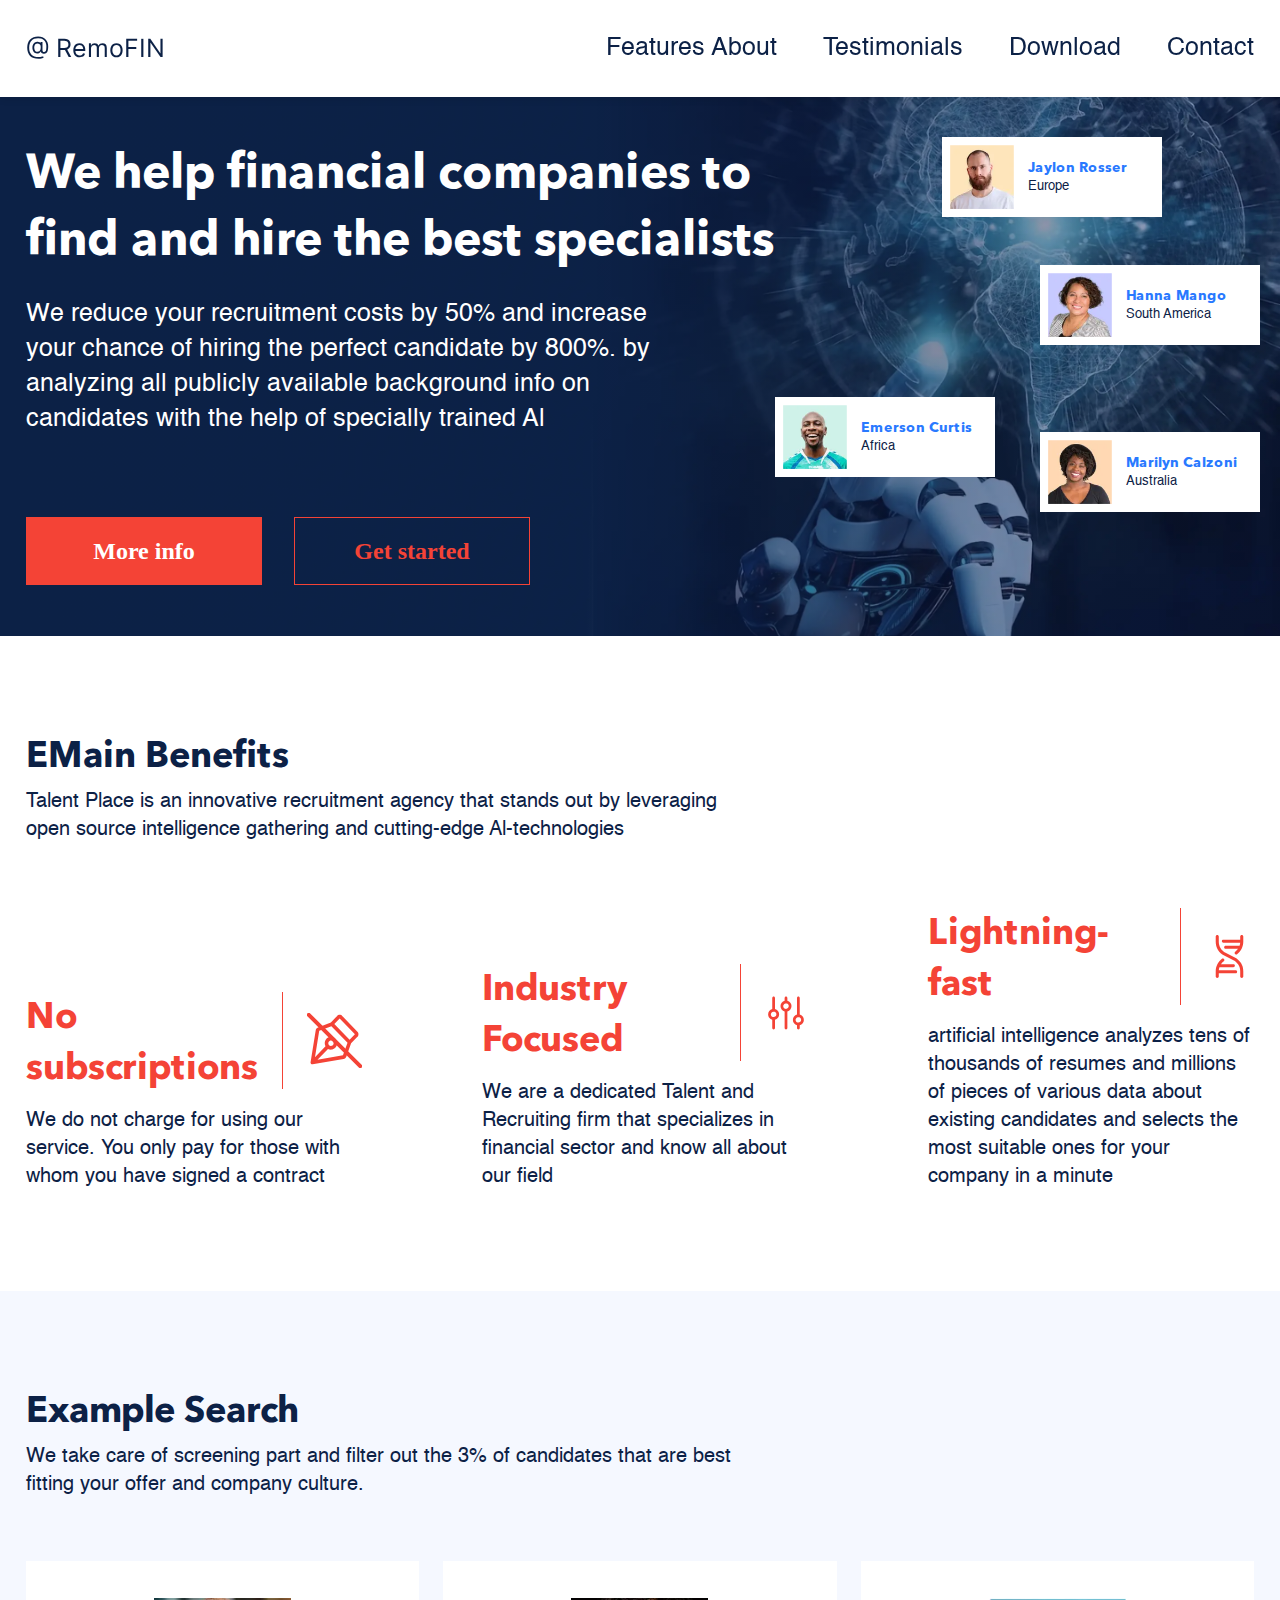
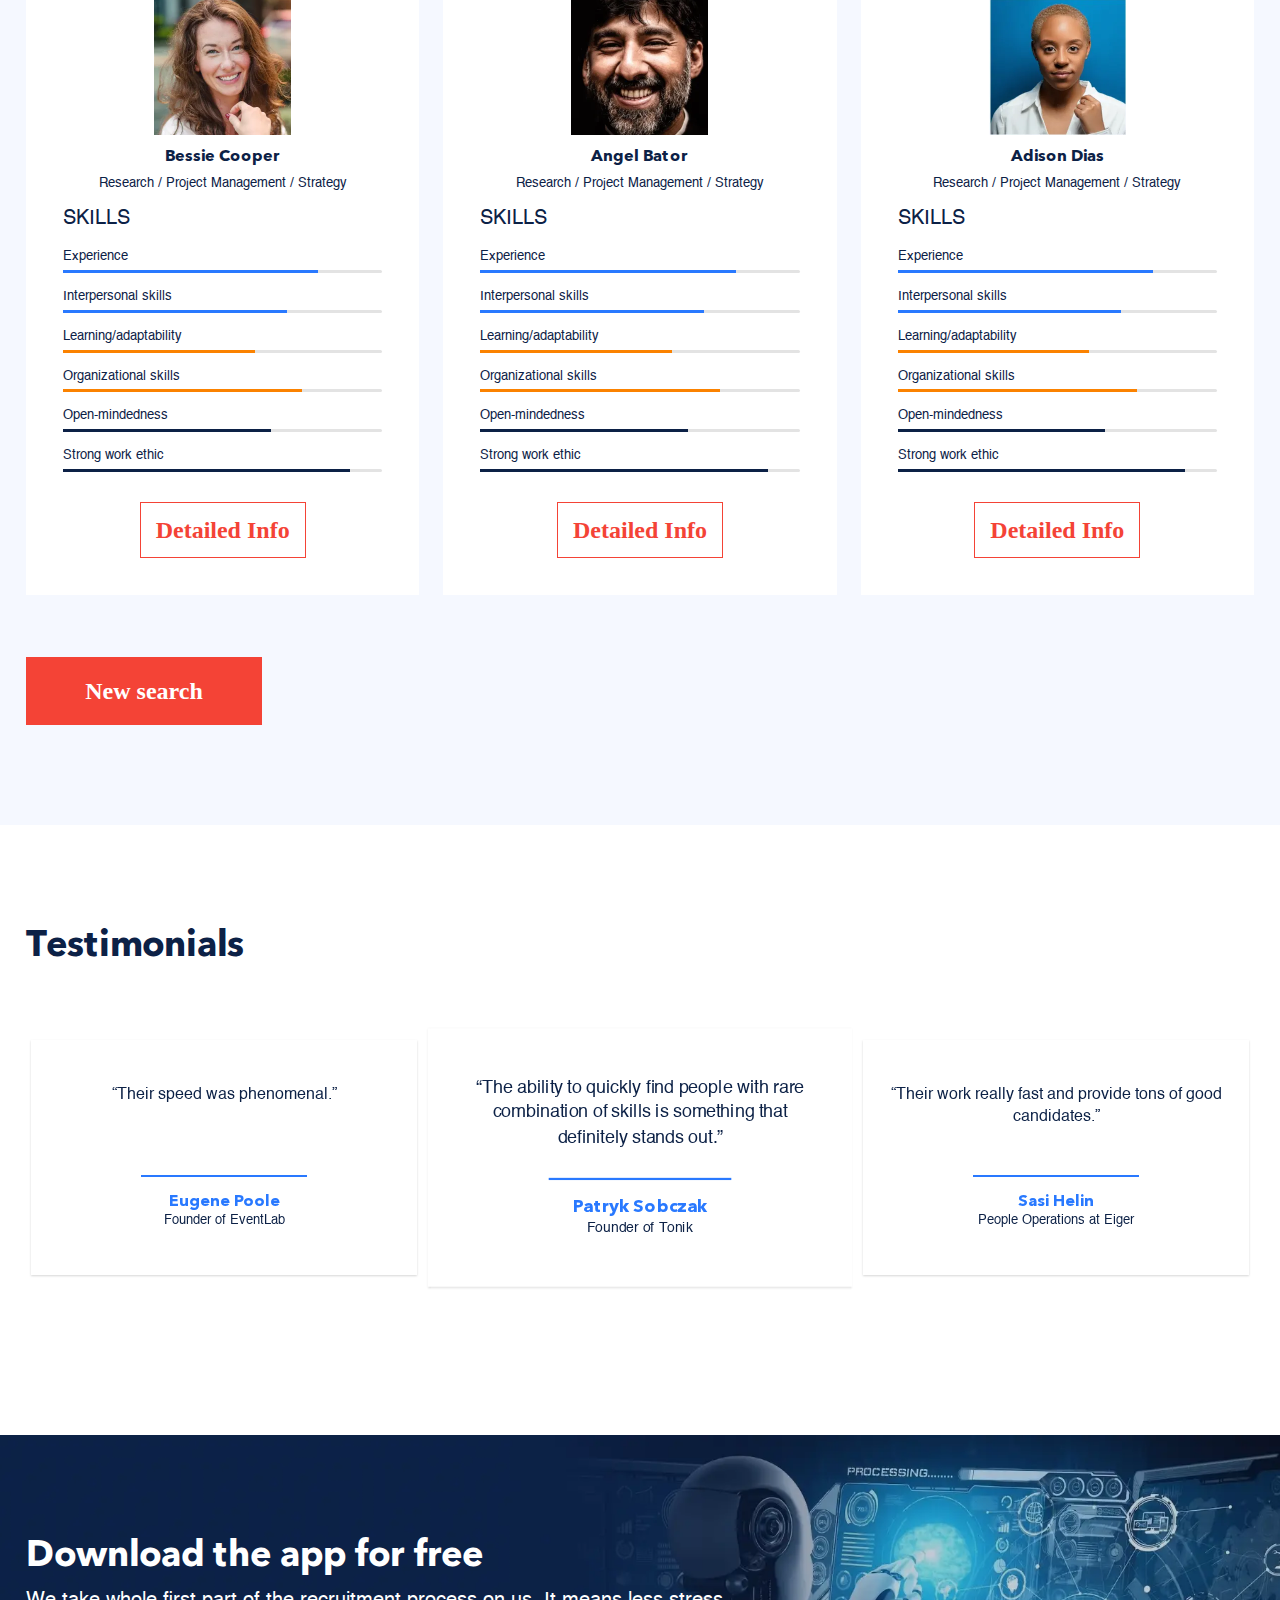
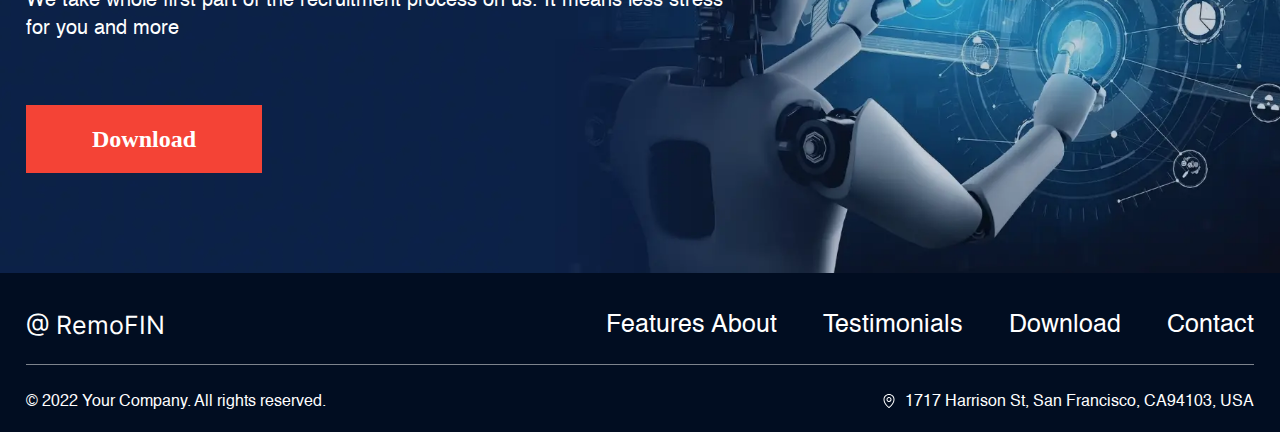
==== commit 0c667935: "Updates" ====
--- a/index.html
+++ b/index.html
@@ -1 +1 @@
-<!doctype html><html lang="ru"><head><meta charset="UTF-8"><meta http-equiv="X-UA-Compatible" content="IE=edge"><meta name="viewport" content="width=device-width,initial-scale=1"><link rel="shortcut icon" href="favicon.ico" type="image/x-icon"><link rel="stylesheet" href="css/style.min.css?_v=20230630182618"><title>Главная</title></head><body><div class="wrapper"><header class="header"><div class="header__container"><button class="header__burger icon-menu"><span></span></button> <a href="index.html" class="header__logo logo">@ RemoFIN</a><nav class="header__menu menu"><ul class="menu__list"><li class="menu__item"><a href="#" class="menu__link">Features	About</a></li><li class="menu__item"><a href="#" class="menu__link">Testimonials</a></li><li class="menu__item"><a href="#" class="menu__link">Download</a></li><li class="menu__item"><a href="#" class="menu__link">Contact</a></li></ul></nav></div></header><main class="page"><div data-observ></div><div class="about"><div class="about__container"><div class="about__body"><div class="about__title"><h1>We help financial companies to find and hire the best specialists</h1></div><div class="about__text"><p>We reduce your recruitment costs by 50% and increase your chance of hiring the perfect candidate by 800%. by analyzing all publicly available background info on candidates with the help of specially trained Al</p></div><div class="about__button-row"><a href="#" class="button about__button">Try it for free</a> <a href="#" class="button about__button transp">Learn more</a></div></div><div class="about__img"><picture><source srcset="images/about-img.webp" type="image/webp"><img src="images/about-img.png" alt=""></picture></div></div></div><div class="recruit"><div class="recruit__container"><div class="recruit__row"><div class="recruit__rewiews rewiews-recruit"><p class="rewiews-recruit__text-up">Reviewed on</p><div class="rewiews-recruit__logo"><img src="images/rewiews-recruit__logo.svg" alt="" class="rewiews-recruit__img-logo"><div class="rewiews-recruit__row"><div class="rewiews-recruit__rec"><div class="rewiews-recruit__row-star"><img src="images/star.svg" alt="" class="rewiews-recruit__star"> <img src="images/star.svg" alt="" class="rewiews-recruit__star"> <img src="images/star.svg" alt="" class="rewiews-recruit__star"> <img src="images/star.svg" alt="" class="rewiews-recruit__star"> <img src="images/star.svg" alt="" class="rewiews-recruit__star"></div><p class="rewiews-recruit__text">19 Reviews</p></div></div></div></div><div class="ment-recruit recruit__ment"><div class="ment-recruit__text"><p class="up">Top Recruitment</p><p>Agency in Europe</p></div></div></div></div></div><div class="companies"><div class="companies__container"><div class="companies__title"><p class="companies__text">Trusted by companies from all over the world:</p><div class="pagination companies__pagination"></div></div><div class="companies__swiper"><div class="swiper-wrapper companies__wrapper"><div class="swiper-slide companies__slide"><div class="companies__item"><picture><source srcset="images/companies-slide1.webp" type="image/webp"><img src="images/companies-slide1.png" alt="" class="companies__img"></picture></div></div><div class="swiper-slide companies__slide"><div class="companies__item"><picture><source srcset="images/companies-slide2.webp" type="image/webp"><img src="images/companies-slide2.png" alt="" class="companies__img"></picture></div></div><div class="swiper-slide companies__slide"><div class="companies__item"><picture><source srcset="images/companies-slide3.webp" type="image/webp"><img src="images/companies-slide3.png" alt="" class="companies__img"></picture></div></div><div class="swiper-slide companies__slide companies__slide-none"><div class="companies__item"><picture><source srcset="images/companies-slide4.webp" type="image/webp"><img src="images/companies-slide4.png" alt="" class="companies__img"></picture></div></div><div class="swiper-slide companies__slide companies__slide-none"><div class="companies__item"><picture><source srcset="images/companies-slide5.webp" type="image/webp"><img src="images/companies-slide5.png" alt="" class="companies__img"></picture></div></div><div class="swiper-slide companies__slide companies__slide-none"><div class="companies__item"><picture><source srcset="images/companies-slide6.webp" type="image/webp"><img src="images/companies-slide6.png" alt="" class="companies__img"></picture></div></div><div class="swiper-slide companies__slide"><div class="companies__item"><picture><source srcset="images/companies-slide1.webp" type="image/webp"><img src="images/companies-slide1.png" alt="" class="companies__img"></picture></div></div><div class="swiper-slide companies__slide"><div class="companies__item"><picture><source srcset="images/companies-slide2.webp" type="image/webp"><img src="images/companies-slide2.png" alt="" class="companies__img"></picture></div></div><div class="swiper-slide companies__slide"><div class="companies__item"><picture><source srcset="images/companies-slide3.webp" type="image/webp"><img src="images/companies-slide3.png" alt="" class="companies__img"></picture></div></div><div class="swiper-slide companies__slide companies__slide-none"><div class="companies__item"><picture><source srcset="images/companies-slide4.webp" type="image/webp"><img src="images/companies-slide4.png" alt="" class="companies__img"></picture></div></div><div class="swiper-slide companies__slide companies__slide-none"><div class="companies__item"><picture><source srcset="images/companies-slide5.webp" type="image/webp"><img src="images/companies-slide5.png" alt="" class="companies__img"></picture></div></div><div class="swiper-slide companies__slide companies__slide-none"><div class="companies__item"><picture><source srcset="images/companies-slide6.webp" type="image/webp"><img src="images/companies-slide6.png" alt="" class="companies__img"></picture></div></div></div></div><div class="companies__line"></div><div class="companies__swiper2"><div class="swiper-wrapper companies__wrapper"><div class="swiper-slide companies__slide"><div class="companies__item"><picture><source srcset="images/companies-slide4.webp" type="image/webp"><img src="images/companies-slide4.png" alt="" class="companies__img"></picture></div></div><div class="swiper-slide companies__slide"><div class="companies__item"><picture><source srcset="images/companies-slide5.webp" type="image/webp"><img src="images/companies-slide5.png" alt="" class="companies__img"></picture></div></div><div class="swiper-slide companies__slide"><div class="companies__item"><picture><source srcset="images/companies-slide6.webp" type="image/webp"><img src="images/companies-slide6.png" alt="" class="companies__img"></picture></div></div><div class="swiper-slide companies__slide"><div class="companies__item"><picture><source srcset="images/companies-slide4.webp" type="image/webp"><img src="images/companies-slide4.png" alt="" class="companies__img"></picture></div></div><div class="swiper-slide companies__slide"><div class="companies__item"><picture><source srcset="images/companies-slide5.webp" type="image/webp"><img src="images/companies-slide5.png" alt="" class="companies__img"></picture></div></div><div class="swiper-slide companies__slide"><div class="companies__item"><picture><source srcset="images/companies-slide6.webp" type="image/webp"><img src="images/companies-slide6.png" alt="" class="companies__img"></picture></div></div></div></div></div></div><div class="luk"><div class="luk__container"><div class="luk__row"><div class="body-luk luk__body"><h2 class="body-luk__title">Hi, I am Luke, the Al of RemoFIN. I will make sure that you only hire the best DeoDle.</h2><div class="body-luk__row"><div class="body-luk__item item-luk"><h3 class="item-luk__title">Matched to your company</h3><p class="item-luk__text">We take care of screening part and filter out the 3% of candidates that are best fitting your offer and company culture.</p></div><div class="body-luk__item item-luk"><h3 class="item-luk__title">Less stress, more time</h3><p class="item-luk__text">We take whole first part of the recruitment process on us. It means less stress for you and more time for your team to focus on what’s important.</p></div></div><div class="body-luk__button-row"><a href="#" class="button body-luk__button">Try my skills</a></div></div><div class="luk__img"><picture><source srcset="images/luk-img.webp" type="image/webp"><img src="images/luk-img.png" alt="фото робота"></picture></div><div class="luk__img2"><picture><source srcset="images/luk-img2.webp" type="image/webp"><img src="images/luk-img2.png" alt="фото робота"></picture></div></div></div></div><div class="reviews"><div class="reviews__container"><h2 class="reviews__title">“Everything was on time, I wasn’t able to keep up with their pace.”</h2><div class="reviews__row"><div class="reviews__swiper"><div class="swiper-wrapper reviews__wrapper"><div class="swiper-slide reviews__slide slide-reviews"><div class="slide-reviews__header"><div class="slide-reviews__account"><picture><source srcset="images/slide-reviews-img.webp" type="image/webp"><img src="images/slide-reviews-img.png" alt="" class="slide-reviews__img"></picture><div class="slide-reviews__content"><div class="slide-reviews__text"><h3 class="slide-reviews__name">Lukasz Terlecki</h3><p>Founder of SUPlift</p></div><div class="slide-reviews__row-star"><img src="images/slide-reviews-star.svg" alt="" class="slide-reviews__star"> <img src="images/slide-reviews-star.svg" alt="" class="slide-reviews__star"> <img src="images/slide-reviews-star.svg" alt="" class="slide-reviews__star"> <img src="images/slide-reviews-star.svg" alt="" class="slide-reviews__star"> <img src="images/slide-reviews-star-white.svg" alt="" class="slide-reviews__star slide-reviews__star-white"></div></div></div></div><div class="slide-reviews__body"><p>Lorem ipsum dolor sit amet consectetur. Scelerisque curabitur proin quam at augue quis risus. Ultrices non ut est nulla non morbi bibendum. Eros felis aenean at tincidunt consectetur cras consequat eu ut. Ullamcorper iaculis egestas augue in nulla ipsum quis.</p></div></div><div class="swiper-slide reviews__slide slide-reviews"><div class="slide-reviews__header"><div class="slide-reviews__account"><picture><source srcset="images/slide-reviews-img.webp" type="image/webp"><img src="images/slide-reviews-img.png" alt="" class="slide-reviews__img"></picture><div class="slide-reviews__content"><div class="slide-reviews__text"><h3 class="slide-reviews__name">Lukasz Terlecki</h3><p>Founder of SUPlift</p></div><div class="slide-reviews__row-star"><img src="images/slide-reviews-star.svg" alt="" class="slide-reviews__star"> <img src="images/slide-reviews-star.svg" alt="" class="slide-reviews__star"> <img src="images/slide-reviews-star.svg" alt="" class="slide-reviews__star"> <img src="images/slide-reviews-star.svg" alt="" class="slide-reviews__star"> <img src="images/slide-reviews-star-white.svg" alt="" class="slide-reviews__star slide-reviews__star-white"></div></div></div></div><div class="slide-reviews__body"><p>Lorem ipsum dolor sit amet consectetur. Scelerisque curabitur proin quam at augue quis risus. Ultrices non ut est nulla non morbi bibendum. Eros felis aenean at tincidunt consectetur cras consequat eu ut. Ullamcorper iaculis egestas augue in nulla ipsum quis.</p></div></div><div class="swiper-slide reviews__slide slide-reviews"><div class="slide-reviews__header"><div class="slide-reviews__account"><picture><source srcset="images/slide-reviews-img.webp" type="image/webp"><img src="images/slide-reviews-img.png" alt="" class="slide-reviews__img"></picture><div class="slide-reviews__content"><div class="slide-reviews__text"><h3 class="slide-reviews__name">Lukasz Terlecki</h3><p>Founder of SUPlift</p></div><div class="slide-reviews__row-star"><img src="images/slide-reviews-star.svg" alt="" class="slide-reviews__star"> <img src="images/slide-reviews-star.svg" alt="" class="slide-reviews__star"> <img src="images/slide-reviews-star.svg" alt="" class="slide-reviews__star"> <img src="images/slide-reviews-star.svg" alt="" class="slide-reviews__star"> <img src="images/slide-reviews-star-white.svg" alt="" class="slide-reviews__star slide-reviews__star-white"></div></div></div></div><div class="slide-reviews__body"><p>Lorem ipsum dolor sit amet consectetur. Scelerisque curabitur proin quam at augue quis risus. Ultrices non ut est nulla non morbi bibendum. Eros felis aenean at tincidunt consectetur cras consequat eu ut. Ullamcorper iaculis egestas augue in nulla ipsum quis.</p></div></div></div><div class="pagination reviews__pagination"></div><div class="reviews__button-slider reviews__button-slider-next"><img src="images/reviews-button.svg" alt=""></div><div class="reviews__button-slider reviews__button-slider-prev"><img src="images/reviews-button.svg" alt=""></div></div></div></div></div><div class="efficien"><div class="efficien__container"><p class="efficien__text">We in numbers</p><h2 class="efficien__title">Efficiency proven by 70+ of startups</h2><div class="efficien__row"><div class="efficien__item item-efficien"><div class="item-efficien__body"><div class="item-efficien__header"><div class="item-efficien__row"><p class="item-efficien__number">37К+</p><h3 class="item-efficien__title">Candidates</h3></div><div class="item-efficien__line"></div><div class="item-efficien__img"><img src="images/item-efficien1.svg" alt=""></div></div><p class="item-efficien__text">Candidates in our internal database of which 80% have over 5 years of experience.</p></div></div><div class="efficien__item item-efficien"><div class="item-efficien__body"><div class="item-efficien__header"><div class="item-efficien__row"><p class="item-efficien__number">95%</p><h3 class="item-efficien__title">Efficiency</h3></div><div class="item-efficien__line"></div><div class="item-efficien__img"><img src="images/item-efficien2.svg" alt=""></div></div><p class="item-efficien__text">Efficiency in finding the right candidates for our clients.</p></div></div><div class="efficien__item item-efficien"><div class="item-efficien__body"><div class="item-efficien__header"><div class="item-efficien__row"><p class="item-efficien__number">870</p><h3 class="item-efficien__title">Candidates</h3></div><div class="item-efficien__line"></div><div class="item-efficien__img"><img src="images/item-efficien3.svg" alt=""></div></div><p class="item-efficien__text">Successful placements in 2022</p></div></div><div class="efficien__item item-efficien"><div class="item-efficien__body"><div class="item-efficien__header"><div class="item-efficien__row"><p class="item-efficien__number">36</p><h3 class="item-efficien__title">hours</h3></div><div class="item-efficien__line"></div><div class="item-efficien__img"><img src="images/item-efficien4.svg" alt=""></div></div><p class="item-efficien__text">Average time to present the first 3-5 candidates</p></div></div></div></div></div><div class="down"><div class="down__container"><h2 class="down__title">Download the app for free</h2><p class="down__text">Lorem ipsum dolor sit amet, consectetur adipiscing elit. Nulla quam velit, vulputate eu pharetra nec, mattis ac neque. Duis ac blandit elit tincidunt id</p><div class="down__button-row"><a href="#" class="button down__button">Download</a></div></div></div></main><footer class="footer"><div class="footer__container"><div class="footer__top"><a href="index.html" class="header__logo logo footer__logo">@ RemoFIN</a><nav class="footer__menu"><ul class="footer__list"><li class="footer__item"><a href="#" class="menu__link footer__link">Features	About</a></li><li class="footer__item"><a href="#" class="menu__link footer__link">Testimonials</a></li><li class="footer__item"><a href="#" class="menu__link footer__link">Download</a></li><li class="footer__item"><a href="#" class="menu__link footer__link">Contact</a></li></ul></nav></div><div class="footer__bottom"><a href="#">© 2022 Your Company. All rights reserved.</a> <a class="footer__adress" href="#">1717 Harrison St, San Francisco, CA94103, USA<p></p></a></div></div></footer></div><script src="js/app.min.js?_v=20230630182618"></script></body></html>+<!doctype html><html lang="ru"><head><meta charset="UTF-8"><meta http-equiv="X-UA-Compatible" content="IE=edge"><meta name="viewport" content="width=device-width,initial-scale=1"><link rel="shortcut icon" href="favicon.ico" type="image/x-icon"><link rel="stylesheet" href="css/style.min.css?_v=20230630220859"><title>Главная</title></head><body><div class="wrapper"><header class="header"><div class="header__container"><button class="header__burger icon-menu"><span></span></button> <a href="index.html" class="header__logo logo">@ RemoFIN</a><nav class="header__menu menu"><ul class="menu__list"><li class="menu__item"><a href="#" class="menu__link">Features	About</a></li><li class="menu__item"><a href="#" class="menu__link">Testimonials</a></li><li class="menu__item"><a href="#" class="menu__link">Download</a></li><li class="menu__item"><a href="#" class="menu__link">Contact</a></li></ul></nav></div></header><main class="page"><div class="about"><div class="about__container"><div class="about__body"><div class="about__title"><h1>We help financial companies to find and hire the best specialists</h1></div><div class="about__text"><p>We reduce your recruitment costs by 50% and increase your chance of hiring the perfect candidate by 800%. by analyzing all publicly available background info on candidates with the help of specially trained Al</p></div><div class="about__button-row"><a href="#" class="button about__button">More info</a> <a href="#" class="button transp about__button">Get started</a></div></div><div class="about__item item-about item-about1"><div class="item-about__img"><picture><source srcset="images/item-about1.webp" type="image/webp"><img src="images/item-about1.png" alt=""></picture></div><div class="item-about__text"><p class="item-about__name">Jaylon Rosser</p><p>Europe</p></div></div><div class="about__item item-about item-about2"><div class="item-about__img"><picture><source srcset="images/item-about2.webp" type="image/webp"><img src="images/item-about2.png" alt=""></picture></div><div class="item-about__text"><p class="item-about__name">Hanna Mango</p><p>South America</p></div></div><div class="about__item item-about item-about3"><div class="item-about__img"><picture><source srcset="images/item-about3.webp" type="image/webp"><img src="images/item-about3.png" alt=""></picture></div><div class="item-about__text"><p class="item-about__name">Emerson Curtis</p><p>Africa</p></div></div><div class="about__item item-about item-about4"><div class="item-about__img"><picture><source srcset="images/item-about4.webp" type="image/webp"><img src="images/item-about4.png" alt=""></picture></div><div class="item-about__text"><p class="item-about__name">Marilyn Calzoni</p><p>Australia</p></div></div></div></div><div class="efficien"><div class="efficien__container"><h2 class="efficien__title">EMain Benefits</h2><p class="efficien__text">Talent Place is an innovative recruitment agency that stands out by leveraging open source intelligence gathering and cutting-edge Al-technologies</p><div class="efficien__row"><div class="efficien__item item-efficien"><div class="item-efficien__body"><div class="item-efficien__header"><div class="item-efficien__row"><h2 class="item-efficien__title">No<br>subscriptions</h2></div><div class="item-efficien__line"></div><div class="item-efficien__img"><img src="images/item-efficien1.svg" alt=""></div></div><p class="item-efficien__text">We do not charge for using our service. You only pay for those with whom you have signed a contract</p></div></div><div class="efficien__item item-efficien"><div class="item-efficien__body"><div class="item-efficien__header"><div class="item-efficien__row"><h2 class="item-efficien__title">Industry Focused</h2></div><div class="item-efficien__line"></div><div class="item-efficien__img"><img src="images/item-efficien2.svg" alt=""></div></div><p class="item-efficien__text">We are a dedicated Talent and Recruiting firm that specializes in financial sector and know all about our field</p></div></div><div class="efficien__item item-efficien"><div class="item-efficien__body"><div class="item-efficien__header"><div class="item-efficien__row"><h2 class="item-efficien__title">Lightning- fast</h2></div><div class="item-efficien__line"></div><div class="item-efficien__img"><img src="images/item-efficien3.svg" alt=""></div></div><p class="item-efficien__text">artificial intelligence analyzes tens of thousands of resumes and millions of pieces of various data about existing candidates and selects the most suitable ones for your company in a minute</p></div></div></div></div></div><div class="reviews"><div class="reviews__container"><h2 class="reviews__title">Example Search</h2><p class="reviews__text">We take care of screening part and filter out the 3% of candidates that are best fitting your offer and company culture.</p><div class="reviews__row"><div class="reviews__swiper"><div class="swiper-wrapper reviews__wrapper"><div class="swiper-slide reviews__slide slide-reviews"><div class="slide-reviews__body"><picture><source srcset="images/slide-reviews-img1.webp" type="image/webp"><img src="images/slide-reviews-img1.png" alt="" class="slide-reviews__img"></picture><div class="slide-reviews__name">Bessie Cooper</div><p class="text slide-reviews__project">Research / Project Management / Strategy</p><p class="slide-reviews__skills">SKILLS</p><div class="slide-reviews__row"><div class="slide-reviews__item"><p class="text">Experience</p><div class="slide-reviews__line experience-reviews-line"></div></div><div class="slide-reviews__item"><p class="text">Interpersonal skills</p><div class="slide-reviews__line iterpersonal-reviews-line"></div></div><div class="slide-reviews__item"><p class="text">Learning/adaptability</p><div class="slide-reviews__line orange adaptab-reviews-line"></div></div><div class="slide-reviews__item"><p class="text">Organizational skills</p><div class="slide-reviews__line orange organization-reviews-line"></div></div><div class="slide-reviews__item"><p class="text">Open-mindedness</p><div class="slide-reviews__line dark-blue mindedness-reviews-line"></div></div><div class="slide-reviews__item"><p class="text">Strong work ethic</p><div class="slide-reviews__line dark-blue strong-reviews-line"></div></div></div><div class="slide-reviews__button-row"><div class="button transp slide-reviews__button">Detailed Info</div></div></div></div><div class="swiper-slide reviews__slide slide-reviews"><div class="slide-reviews__body"><picture><source srcset="images/slide-reviews-img2.webp" type="image/webp"><img src="images/slide-reviews-img2.png" alt="" class="slide-reviews__img"></picture><div class="slide-reviews__name">Angel Bator</div><p class="text slide-reviews__project">Research / Project Management / Strategy</p><p class="slide-reviews__skills">SKILLS</p><div class="slide-reviews__row"><div class="slide-reviews__item"><p class="text">Experience</p><div class="slide-reviews__line experience-reviews-line"></div></div><div class="slide-reviews__item"><p class="text">Interpersonal skills</p><div class="slide-reviews__line iterpersonal-reviews-line"></div></div><div class="slide-reviews__item"><p class="text">Learning/adaptability</p><div class="slide-reviews__line orange adaptab-reviews-line"></div></div><div class="slide-reviews__item"><p class="text">Organizational skills</p><div class="slide-reviews__line orange organization-reviews-line"></div></div><div class="slide-reviews__item"><p class="text">Open-mindedness</p><div class="slide-reviews__line dark-blue mindedness-reviews-line"></div></div><div class="slide-reviews__item"><p class="text">Strong work ethic</p><div class="slide-reviews__line dark-blue strong-reviews-line"></div></div></div><div class="slide-reviews__button-row"><div class="button transp slide-reviews__button">Detailed Info</div></div></div></div><div class="swiper-slide reviews__slide slide-reviews"><div class="slide-reviews__body"><picture><source srcset="images/slide-reviews-img3.webp" type="image/webp"><img src="images/slide-reviews-img3.png" alt="" class="slide-reviews__img"></picture><div class="slide-reviews__name">Adison Dias</div><p class="text slide-reviews__project">Research / Project Management / Strategy</p><p class="slide-reviews__skills">SKILLS</p><div class="slide-reviews__row"><div class="slide-reviews__item"><p class="text">Experience</p><div class="slide-reviews__line experience-reviews-line"></div></div><div class="slide-reviews__item"><p class="text">Interpersonal skills</p><div class="slide-reviews__line iterpersonal-reviews-line"></div></div><div class="slide-reviews__item"><p class="text">Learning/adaptability</p><div class="slide-reviews__line orange adaptab-reviews-line"></div></div><div class="slide-reviews__item"><p class="text">Organizational skills</p><div class="slide-reviews__line orange organization-reviews-line"></div></div><div class="slide-reviews__item"><p class="text">Open-mindedness</p><div class="slide-reviews__line dark-blue mindedness-reviews-line"></div></div><div class="slide-reviews__item"><p class="text">Strong work ethic</p><div class="slide-reviews__line dark-blue strong-reviews-line"></div></div></div><div class="slide-reviews__button-row"><div class="button transp slide-reviews__button">Detailed Info</div></div></div></div></div><div class="reviews__button-slider reviews__button-slider-next"><img src="images/reviews-button.svg" alt=""></div><div class="reviews__button-slider reviews__button-slider-prev"><img src="images/reviews-button.svg" alt=""></div></div></div><div class="reviews__button-row"><div class="button reviews__button">New search</div></div></div></div><div class="testimonials"><div class="testimonials__container"><h2 class="testimonials__title">Testimonials</h2><div class="testimonials__row"><div class="testimonials__swiper"><div class="swiper-wrapper testimonials__wrapper"><div class="swiper-slide slide-testimonials testimonials__slide"><div class="slide-testimonials__body"><p class="slide-testimonials__text">“Their speed was phenomenal.”</p><div class="slide-testimonials__line"></div><h3 class="slide-testimonials__title">Eugene Poole</h3><p class="slide-testimonials__quote">Founder of EventLab</p></div></div><div class="swiper-slide slide-testimonials testimonials__slide"><div class="slide-testimonials__body"><p class="slide-testimonials__text">“The ability to quickly find people with rare combination of skills is something that definitely stands out.”</p><div class="slide-testimonials__line"></div><h3 class="slide-testimonials__title">Patryk Sobczak</h3><p class="slide-testimonials__quote">Founder of Tonik</p></div></div><div class="swiper-slide slide-testimonials testimonials__slide"><div class="slide-testimonials__body"><p class="slide-testimonials__text">“Their work really fast and provide tons of good candidates.”</p><div class="slide-testimonials__line"></div><h3 class="slide-testimonials__title">Sasi Helin</h3><p class="slide-testimonials__quote">People Operations at Eiger</p></div></div><div class="swiper-slide slide-testimonials testimonials__slide"><div class="slide-testimonials__body"><p class="slide-testimonials__text">“Their speed was phenomenal.”</p><div class="slide-testimonials__line"></div><h3 class="slide-testimonials__title">Eugene Poole</h3><p class="slide-testimonials__quote">Founder of EventLab</p></div></div><div class="swiper-slide slide-testimonials testimonials__slide"><div class="slide-testimonials__body"><p class="slide-testimonials__text">“The ability to quickly find people with rare combination of skills is something that definitely stands out.”</p><div class="slide-testimonials__line"></div><h3 class="slide-testimonials__title">Patryk Sobczak</h3><p class="slide-testimonials__quote">Founder of Tonik</p></div></div><div class="swiper-slide slide-testimonials testimonials__slide"><div class="slide-testimonials__body"><p class="slide-testimonials__text">“Their work really fast and provide tons of good candidates.”</p><div class="slide-testimonials__line"></div><h3 class="slide-testimonials__title">Sasi Helin</h3><p class="slide-testimonials__quote">People Operations at Eiger</p></div></div></div></div><div class="pagination testimonials__pagination"></div></div></div></div><div class="down"><div class="down__container"><h2 class="down__title">Download the app for free</h2><p class="down__text">We take whole first part of the recruitment process on us. It means less stress for you and more</p><div class="down__button-row"><a href="#" class="button down__button">Download</a></div></div></div></main><footer class="footer"><div class="footer__container"><div class="footer__top"><a href="index.html" class="header__logo logo footer__logo">@ RemoFIN</a><nav class="footer__menu"><ul class="footer__list"><li class="footer__item"><a href="#" class="menu__link footer__link">Features	About</a></li><li class="footer__item"><a href="#" class="menu__link footer__link">Testimonials</a></li><li class="footer__item"><a href="#" class="menu__link footer__link">Download</a></li><li class="footer__item"><a href="#" class="menu__link footer__link">Contact</a></li></ul></nav></div><div class="footer__bottom"><a href="#">© 2022 Your Company. All rights reserved.</a> <a class="footer__adress" href="#">1717 Harrison St, San Francisco, CA94103, USA<p></p></a></div></div></footer></div><script src="js/app.min.js?_v=20230630220859"></script></body></html>--- a/css/style.min.css
+++ b/css/style.min.css
@@ -1 +1 @@
-@charset "UTF-8";@font-face{font-family:Helvetica;font-display:swap;src:url(../fonts/Helvetica.woff2) format("woff2"),url(../fonts/Helvetica.woff) format("woff");font-weight:400;font-style:normal}@font-face{font-family:Inter;font-display:swap;src:url(../fonts/Inter-Regular.woff2) format("woff2"),url(../fonts/Inter-Regular.woff) format("woff");font-weight:400;font-style:normal}@font-face{font-family:AvenirNextCyr;font-display:swap;src:url(../fonts/AvenirNextCyr-Bold.woff2) format("woff2"),url(../fonts/AvenirNextCyr-Bold.woff) format("woff");font-weight:700;font-style:normal}*{padding:0;margin:0;border:0;-webkit-box-sizing:border-box;box-sizing:border-box;color:#0c2146}:after,:before{-webkit-box-sizing:border-box;box-sizing:border-box}:active,:focus{outline:0}a:active,a:focus{outline:0}aside,footer,header,nav{display:block}html{scroll-behavior:smooth}body,html{width:100%;height:100%;font-size:16px;font-family:Helvetica,sans-serif;font-weight:400;line-height:1}button,input,textarea{font-family:inherit}input::-ms-clear{display:none}button{cursor:pointer}button::-moz-focus-inner{padding:0;border:0}a{text-decoration:none}a:visited{text-decoration:none}a:hover{text-decoration:none}li,ul{list-style:none}img{vertical-align:top}h1,h2,h3,h4,h5,h6{font-size:inherit;font-weight:400}sup{color:inherit}@font-face{font-family:swiper-icons;src:url("data:application/font-woff;charset=utf-8;base64, [base64]//wADZ2x5ZgAAAywAAADMAAAD2MHtryVoZWFkAAABbAAAADAAAAA2E2+eoWhoZWEAAAGcAAAAHwAAACQC9gDzaG10eAAAAigAAAAZAAAArgJkABFsb2NhAAAC0AAAAFoAAABaFQAUGG1heHAAAAG8AAAAHwAAACAAcABAbmFtZQAAA/gAAAE5AAACXvFdBwlwb3N0AAAFNAAAAGIAAACE5s74hXjaY2BkYGAAYpf5Hu/j+W2+MnAzMYDAzaX6QjD6/4//Bxj5GA8AuRwMYGkAPywL13jaY2BkYGA88P8Agx4j+/8fQDYfA1AEBWgDAIB2BOoAeNpjYGRgYNBh4GdgYgABEMnIABJzYNADCQAACWgAsQB42mNgYfzCOIGBlYGB0YcxjYGBwR1Kf2WQZGhhYGBiYGVmgAFGBiQQkOaawtDAoMBQxXjg/wEGPcYDDA4wNUA2CCgwsAAAO4EL6gAAeNpj2M0gyAACqxgGNWBkZ2D4/wMA+xkDdgAAAHjaY2BgYGaAYBkGRgYQiAHyGMF8FgYHIM3DwMHABGQrMOgyWDLEM1T9/w8UBfEMgLzE////P/5//f/V/xv+r4eaAAeMbAxwIUYmIMHEgKYAYjUcsDAwsLKxc3BycfPw8jEQA/[base64]/uznmfPFBNODM2K7MTQ45YEAZqGP81AmGGcF3iPqOop0r1SPTaTbVkfUe4HXj97wYE+yNwWYxwWu4v1ugWHgo3S1XdZEVqWM7ET0cfnLGxWfkgR42o2PvWrDMBSFj/IHLaF0zKjRgdiVMwScNRAoWUoH78Y2icB/yIY09An6AH2Bdu/UB+yxopYshQiEvnvu0dURgDt8QeC8PDw7Fpji3fEA4z/PEJ6YOB5hKh4dj3EvXhxPqH/SKUY3rJ7srZ4FZnh1PMAtPhwP6fl2PMJMPDgeQ4rY8YT6Gzao0eAEA409DuggmTnFnOcSCiEiLMgxCiTI6Cq5DZUd3Qmp10vO0LaLTd2cjN4fOumlc7lUYbSQcZFkutRG7g6JKZKy0RmdLY680CDnEJ+UMkpFFe1RN7nxdVpXrC4aTtnaurOnYercZg2YVmLN/d/gczfEimrE/fs/bOuq29Zmn8tloORaXgZgGa78yO9/cnXm2BpaGvq25Dv9S4E9+5SIc9PqupJKhYFSSl47+Qcr1mYNAAAAeNptw0cKwkAAAMDZJA8Q7OUJvkLsPfZ6zFVERPy8qHh2YER+3i/BP83vIBLLySsoKimrqKqpa2hp6+jq6RsYGhmbmJqZSy0sraxtbO3sHRydnEMU4uR6yx7JJXveP7WrDycAAAAAAAH//wACeNpjYGRgYOABYhkgZgJCZgZNBkYGLQZtIJsFLMYAAAw3ALgAeNolizEKgDAQBCchRbC2sFER0YD6qVQiBCv/H9ezGI6Z5XBAw8CBK/m5iQQVauVbXLnOrMZv2oLdKFa8Pjuru2hJzGabmOSLzNMzvutpB3N42mNgZGBg4GKQYzBhYMxJLMlj4GBgAYow/P/PAJJhLM6sSoWKfWCAAwDAjgbRAAB42mNgYGBkAIIbCZo5IPrmUn0hGA0AO8EFTQAA");font-weight:400;font-style:normal}:root{--swiper-theme-color:#007aff}.swiper{margin-left:auto;margin-right:auto;position:relative;overflow:hidden;list-style:none;padding:0;z-index:1}.swiper-vertical>.swiper-wrapper{-webkit-box-orient:vertical;-webkit-box-direction:normal;-ms-flex-direction:column;flex-direction:column}.swiper-wrapper{position:relative;width:100%;height:100%;z-index:1;display:-webkit-box;display:-ms-flexbox;display:flex;-webkit-transition-property:-webkit-transform;transition-property:-webkit-transform;transition-property:transform;transition-property:transform,-webkit-transform;-webkit-box-sizing:content-box;box-sizing:content-box}.swiper-android .swiper-slide,.swiper-wrapper{-webkit-transform:translate3d(0,0,0);transform:translate3d(0,0,0)}.swiper-pointer-events{-ms-touch-action:pan-y;touch-action:pan-y}.swiper-pointer-events.swiper-vertical{-ms-touch-action:pan-x;touch-action:pan-x}.swiper-slide{-ms-flex-negative:0;flex-shrink:0;width:100%;height:100%;position:relative;-webkit-transition-property:-webkit-transform;transition-property:-webkit-transform;transition-property:transform;transition-property:transform,-webkit-transform}.swiper-slide-invisible-blank{visibility:hidden}.swiper-autoheight,.swiper-autoheight .swiper-slide{height:auto}.swiper-autoheight .swiper-wrapper{-webkit-box-align:start;-ms-flex-align:start;align-items:flex-start;-webkit-transition-property:height,-webkit-transform;transition-property:height,-webkit-transform;transition-property:transform,height;transition-property:transform,height,-webkit-transform}.swiper-backface-hidden .swiper-slide{-webkit-transform:translateZ(0);transform:translateZ(0);-webkit-backface-visibility:hidden;backface-visibility:hidden}.swiper-3d,.swiper-3d.swiper-css-mode .swiper-wrapper{-webkit-perspective:1200px;perspective:1200px}.swiper-3d .swiper-cube-shadow,.swiper-3d .swiper-slide,.swiper-3d .swiper-slide-shadow,.swiper-3d .swiper-slide-shadow-bottom,.swiper-3d .swiper-slide-shadow-left,.swiper-3d .swiper-slide-shadow-right,.swiper-3d .swiper-slide-shadow-top,.swiper-3d .swiper-wrapper{-webkit-transform-style:preserve-3d;transform-style:preserve-3d}.swiper-3d .swiper-slide-shadow,.swiper-3d .swiper-slide-shadow-bottom,.swiper-3d .swiper-slide-shadow-left,.swiper-3d .swiper-slide-shadow-right,.swiper-3d .swiper-slide-shadow-top{position:absolute;left:0;top:0;width:100%;height:100%;pointer-events:none;z-index:10}.swiper-3d .swiper-slide-shadow{background:rgba(0,0,0,.15)}.swiper-3d .swiper-slide-shadow-left{background-image:-webkit-gradient(linear,right top,left top,from(rgba(0,0,0,.5)),to(rgba(0,0,0,0)));background-image:linear-gradient(to left,rgba(0,0,0,.5),rgba(0,0,0,0))}.swiper-3d .swiper-slide-shadow-right{background-image:-webkit-gradient(linear,left top,right top,from(rgba(0,0,0,.5)),to(rgba(0,0,0,0)));background-image:linear-gradient(to right,rgba(0,0,0,.5),rgba(0,0,0,0))}.swiper-3d .swiper-slide-shadow-top{background-image:-webkit-gradient(linear,left bottom,left top,from(rgba(0,0,0,.5)),to(rgba(0,0,0,0)));background-image:linear-gradient(to top,rgba(0,0,0,.5),rgba(0,0,0,0))}.swiper-3d .swiper-slide-shadow-bottom{background-image:-webkit-gradient(linear,left top,left bottom,from(rgba(0,0,0,.5)),to(rgba(0,0,0,0)));background-image:linear-gradient(to bottom,rgba(0,0,0,.5),rgba(0,0,0,0))}.swiper-css-mode>.swiper-wrapper{overflow:auto;scrollbar-width:none;-ms-overflow-style:none}.swiper-css-mode>.swiper-wrapper::-webkit-scrollbar{display:none}.swiper-css-mode>.swiper-wrapper>.swiper-slide{scroll-snap-align:start start}.swiper-horizontal.swiper-css-mode>.swiper-wrapper{-ms-scroll-snap-type:x mandatory;scroll-snap-type:x mandatory}.swiper-vertical.swiper-css-mode>.swiper-wrapper{-ms-scroll-snap-type:y mandatory;scroll-snap-type:y mandatory}.swiper-centered>.swiper-wrapper::before{content:"";-ms-flex-negative:0;flex-shrink:0;-webkit-box-ordinal-group:10000;-ms-flex-order:9999;order:9999}.swiper-centered.swiper-horizontal>.swiper-wrapper>.swiper-slide:first-child{-webkit-margin-start:var(--swiper-centered-offset-before);margin-inline-start:var(--swiper-centered-offset-before)}.swiper-centered.swiper-horizontal>.swiper-wrapper::before{height:100%;min-height:1px;width:var(--swiper-centered-offset-after)}.swiper-centered.swiper-vertical>.swiper-wrapper>.swiper-slide:first-child{-webkit-margin-before:var(--swiper-centered-offset-before);margin-block-start:var(--swiper-centered-offset-before)}.swiper-centered.swiper-vertical>.swiper-wrapper::before{width:100%;min-width:1px;height:var(--swiper-centered-offset-after)}.swiper-centered>.swiper-wrapper>.swiper-slide{scroll-snap-align:center center}.swiper-pagination{position:absolute;text-align:center;-webkit-transition:.3s opacity;transition:.3s opacity;-webkit-transform:translate3d(0,0,0);transform:translate3d(0,0,0);z-index:10}.swiper-pagination.swiper-pagination-hidden{opacity:0}.swiper-pagination-disabled>.swiper-pagination,.swiper-pagination.swiper-pagination-disabled{display:none!important}.swiper-horizontal>.swiper-pagination-bullets,.swiper-pagination-bullets.swiper-pagination-horizontal,.swiper-pagination-custom,.swiper-pagination-fraction{bottom:10px;left:0;width:100%}.swiper-pagination-bullets-dynamic{overflow:hidden;font-size:0}.swiper-pagination-bullets-dynamic .swiper-pagination-bullet{-webkit-transform:scale(.33);-ms-transform:scale(.33);transform:scale(.33);position:relative}.swiper-pagination-bullets-dynamic .swiper-pagination-bullet-active{-webkit-transform:scale(1);-ms-transform:scale(1);transform:scale(1)}.swiper-pagination-bullets-dynamic .swiper-pagination-bullet-active-main{-webkit-transform:scale(1);-ms-transform:scale(1);transform:scale(1)}.swiper-pagination-bullets-dynamic .swiper-pagination-bullet-active-prev{-webkit-transform:scale(.66);-ms-transform:scale(.66);transform:scale(.66)}.swiper-pagination-bullets-dynamic .swiper-pagination-bullet-active-prev-prev{-webkit-transform:scale(.33);-ms-transform:scale(.33);transform:scale(.33)}.swiper-pagination-bullets-dynamic .swiper-pagination-bullet-active-next{-webkit-transform:scale(.66);-ms-transform:scale(.66);transform:scale(.66)}.swiper-pagination-bullets-dynamic .swiper-pagination-bullet-active-next-next{-webkit-transform:scale(.33);-ms-transform:scale(.33);transform:scale(.33)}.swiper-pagination-bullet{width:var(--swiper-pagination-bullet-width,var(--swiper-pagination-bullet-size,8px));height:var(--swiper-pagination-bullet-height,var(--swiper-pagination-bullet-size,8px));display:inline-block;border-radius:50%;background:var(--swiper-pagination-bullet-inactive-color,#000);opacity:var(--swiper-pagination-bullet-inactive-opacity,.2)}button.swiper-pagination-bullet{border:none;margin:0;padding:0;-webkit-box-shadow:none;box-shadow:none;-webkit-appearance:none;-moz-appearance:none;appearance:none}.swiper-pagination-clickable .swiper-pagination-bullet{cursor:pointer}.swiper-pagination-bullet:only-child{display:none!important}.swiper-pagination-bullet-active{opacity:var(--swiper-pagination-bullet-opacity,1);background:var(--swiper-pagination-color,var(--swiper-theme-color))}.swiper-pagination-vertical.swiper-pagination-bullets,.swiper-vertical>.swiper-pagination-bullets{right:10px;top:50%;-webkit-transform:translate3d(0,-50%,0);transform:translate3d(0,-50%,0)}.swiper-pagination-vertical.swiper-pagination-bullets .swiper-pagination-bullet,.swiper-vertical>.swiper-pagination-bullets .swiper-pagination-bullet{margin:var(--swiper-pagination-bullet-vertical-gap,6px) 0;display:block}.swiper-pagination-vertical.swiper-pagination-bullets.swiper-pagination-bullets-dynamic,.swiper-vertical>.swiper-pagination-bullets.swiper-pagination-bullets-dynamic{top:50%;-webkit-transform:translateY(-50%);-ms-transform:translateY(-50%);transform:translateY(-50%);width:8px}.swiper-pagination-vertical.swiper-pagination-bullets.swiper-pagination-bullets-dynamic .swiper-pagination-bullet,.swiper-vertical>.swiper-pagination-bullets.swiper-pagination-bullets-dynamic .swiper-pagination-bullet{display:inline-block;-webkit-transition:.2s top,.2s -webkit-transform;transition:.2s top,.2s -webkit-transform;transition:.2s transform,.2s top;transition:.2s transform,.2s top,.2s -webkit-transform}.swiper-horizontal>.swiper-pagination-bullets .swiper-pagination-bullet,.swiper-pagination-horizontal.swiper-pagination-bullets .swiper-pagination-bullet{margin:0 var(--swiper-pagination-bullet-horizontal-gap,4px)}.swiper-horizontal>.swiper-pagination-bullets.swiper-pagination-bullets-dynamic,.swiper-pagination-horizontal.swiper-pagination-bullets.swiper-pagination-bullets-dynamic{left:50%;-webkit-transform:translateX(-50%);-ms-transform:translateX(-50%);transform:translateX(-50%);white-space:nowrap}.swiper-horizontal>.swiper-pagination-bullets.swiper-pagination-bullets-dynamic .swiper-pagination-bullet,.swiper-pagination-horizontal.swiper-pagination-bullets.swiper-pagination-bullets-dynamic .swiper-pagination-bullet{-webkit-transition:.2s left,.2s -webkit-transform;transition:.2s left,.2s -webkit-transform;transition:.2s transform,.2s left;transition:.2s transform,.2s left,.2s -webkit-transform}.swiper-horizontal.swiper-rtl>.swiper-pagination-bullets-dynamic .swiper-pagination-bullet{-webkit-transition:.2s right,.2s -webkit-transform;transition:.2s right,.2s -webkit-transform;transition:.2s transform,.2s right;transition:.2s transform,.2s right,.2s -webkit-transform}.swiper-pagination-progressbar{background:rgba(0,0,0,.25);position:absolute}.swiper-pagination-progressbar .swiper-pagination-progressbar-fill{background:var(--swiper-pagination-color,var(--swiper-theme-color));position:absolute;left:0;top:0;width:100%;height:100%;-webkit-transform:scale(0);-ms-transform:scale(0);transform:scale(0);-webkit-transform-origin:left top;-ms-transform-origin:left top;transform-origin:left top}.swiper-rtl .swiper-pagination-progressbar .swiper-pagination-progressbar-fill{-webkit-transform-origin:right top;-ms-transform-origin:right top;transform-origin:right top}.swiper-horizontal>.swiper-pagination-progressbar,.swiper-pagination-progressbar.swiper-pagination-horizontal,.swiper-pagination-progressbar.swiper-pagination-vertical.swiper-pagination-progressbar-opposite,.swiper-vertical>.swiper-pagination-progressbar.swiper-pagination-progressbar-opposite{width:100%;height:4px;left:0;top:0}.swiper-horizontal>.swiper-pagination-progressbar.swiper-pagination-progressbar-opposite,.swiper-pagination-progressbar.swiper-pagination-horizontal.swiper-pagination-progressbar-opposite,.swiper-pagination-progressbar.swiper-pagination-vertical,.swiper-vertical>.swiper-pagination-progressbar{width:4px;height:100%;left:0;top:0}.swiper-pagination-lock{display:none}*{scrollbar-width:.5rem;scrollbar-color:#131313 #d6d6d6}::-webkit-scrollbar{width:.5rem;background-color:#fff}::-webkit-scrollbar-track{-webkit-box-shadow:inset 0 0 .375rem rgba(0,0,0,.2);box-shadow:inset 0 0 .375rem rgba(0,0,0,.2);border-radius:.25rem;background:#eee}::-webkit-scrollbar-thumb{border-radius:.25rem;border:0 none #fff;background-color:#2d2d2d;-webkit-transition:all 280ms ease-in-out;transition:all 280ms ease-in-out}::-webkit-scrollbar-thumb:hover{background-color:#131313}body.lock{overflow:hidden;-ms-touch-action:none;touch-action:none}[class*=__container]{max-width:90rem;margin:0 auto;padding:0 7.5rem}[class*=-ibg]{position:relative}[class*=-ibg] img{position:absolute;width:100%;height:100%;top:0;left:0;-o-object-fit:cover;object-fit:cover}[class*=-ibg_contain] img{-o-object-fit:contain;object-fit:contain}[class*=_overlay-bg]{position:fixed;top:0;left:0;width:100%;height:100%;opacity:0;visibility:hidden;-webkit-transition:all 280ms ease-in-out 0s;transition:all 280ms ease-in-out 0s;z-index:2000;padding:3.75rem .9375rem;overflow-y:auto}[class*=_overlay-bg]._is-open{opacity:1;visibility:visible}.wrapper{display:-webkit-box;display:-ms-flexbox;display:flex;-webkit-box-orient:vertical;-webkit-box-direction:normal;-ms-flex-direction:column;flex-direction:column;min-height:100%;overflow:clip}.page{position:relative;-webkit-box-flex:1;-ms-flex:1 1 auto;flex:1 1 auto}.page [data-observ]{position:absolute;top:0;left:0;width:100%;height:.125rem;background:0 0;pointer-events:none}.page_start{padding-top:6.25rem}h1{font-family:AvenirNextCyr;font-weight:750;line-height:140%}h2{font-family:AvenirNextCyr;font-weight:750}h3{font-family:AvenirNextCyr;font-weight:750}p{line-height:140%}.button{display:block;padding:1.3125rem;max-width:14.75rem;width:100%;background-color:#f44336;border:1px solid #f44336;font-size:1.5rem;font-family:Avenir Next Cyr;font-weight:750;color:#fff;text-align:center;cursor:pointer;-webkit-transition:all .5s ease 0s;transition:all .5s ease 0s}.button:hover{background-color:#6c1009}.button.transp{background-color:transparent;color:#f44336}.button.transp:hover{background-color:#0c2146}.pagination .swiper-pagination-bullet{width:.9375rem;height:.9375rem;background-color:#fff;border:4px solid #6f6f6f;-webkit-transition:all .3s ease 0s;transition:all .3s ease 0s}.pagination .swiper-pagination-bullet-active{position:relative;border-radius:0;border:2px solid #131313}.pagination .swiper-pagination-bullet-active::before{position:absolute;content:"";width:8px;height:8px;background:#131313;top:1.5px;left:1.5px}.header{top:0;position:sticky;background-color:#fff;width:100%;background-color:#fff;-webkit-box-shadow:0 4px 6px 0 rgba(0,0,0,.06);box-shadow:0 4px 6px 0 rgba(0,0,0,.06);z-index:10}.header__container{position:relative;height:6.25rem;display:-webkit-box;display:-ms-flexbox;display:flex;-webkit-box-align:center;-ms-flex-align:center;align-items:center}.header__logo{font-family:Inter;font-size:1.5625rem;position:relative;z-index:5}.menu{margin-left:auto}.menu-open .menu{left:0}.menu__list{display:-webkit-box;display:-ms-flexbox;display:flex;gap:2.875rem}.menu__item{position:relative;display:-webkit-box;display:-ms-flexbox;display:flex;-webkit-box-align:center;-ms-flex-align:center;align-items:center}.menu__link{font-size:1.5625rem;-webkit-transition:all .5s ease 0s;transition:all .5s ease 0s}.menu__link:hover{color:#2979ff}.menu__link:hover::before{-webkit-transform-origin:left;-ms-transform-origin:left;transform-origin:left;-webkit-transform:scaleX(1);-ms-transform:scaleX(1);transform:scaleX(1)}.icon-menu{display:none}.footer{padding:2.5rem 0 1.1875rem 0;background:#0c2146}.footer__bottom{display:-webkit-box;display:-ms-flexbox;display:flex;-webkit-box-pack:justify;-ms-flex-pack:justify;justify-content:space-between}.footer__bottom a{color:#fff;line-height:140%}.footer__adress{position:relative;padding-left:1.5rem}.footer__adress::before{position:absolute;content:"";width:1rem;height:1rem;background:url(../images/footer-adress.svg) no-repeat center center/contain;top:.125rem;left:0}.footer__top{display:-webkit-box;display:-ms-flexbox;display:flex;-webkit-box-align:center;-ms-flex-align:center;align-items:center;-webkit-box-pack:justify;-ms-flex-pack:justify;justify-content:space-between;border-bottom:1px solid rgba(255,255,255,.4901960784)}.footer__logo{color:#fff}.footer__list{display:-webkit-box;display:-ms-flexbox;display:flex;-webkit-box-orient:horizontal;-webkit-box-direction:normal;-ms-flex-direction:row;flex-direction:row;gap:2.875rem}.footer__item{height:100%}.footer__link{color:#fff}.about{position:relative;padding-top:7.9375rem;padding-bottom:7.125rem}.about__body{max-width:48.875rem}.about__title{margin-bottom:1.5rem}.about__text{margin-bottom:3.875rem}.about__button-row{display:-webkit-box;display:-ms-flexbox;display:flex;gap:2rem}.about__img{max-width:42.6875rem;position:absolute;right:0;bottom:-.4375rem}.about__img img{width:100%}.recruit{padding:4.875rem 0;background-color:#0c2146}.recruit__row{display:-webkit-box;display:-ms-flexbox;display:flex;-webkit-box-pack:center;-ms-flex-pack:center;justify-content:center}.rewiews-recruit{padding-right:1.125rem;border-right:2px solid #fff}.rewiews-recruit__text-up{color:#fff;text-transform:uppercase;font-size:1.5625rem}.rewiews-recruit__logo{display:-webkit-box;display:-ms-flexbox;display:flex}.rewiews-recruit__img-logo{max-width:12.625rem;width:100%}.rewiews-recruit__row-star{margin:auto 0;padding:0 .125rem;display:-webkit-box;display:-ms-flexbox;display:flex;-webkit-box-pack:justify;-ms-flex-pack:justify;justify-content:space-between}.rewiews-recruit__star{max-width:1.14375rem;width:100%}.rewiews-recruit__text{font-size:1.5625rem;margin-top:.375rem;color:#fff}.ment-recruit{display:-webkit-box;display:-ms-flexbox;display:flex;-webkit-box-align:center;-ms-flex-align:center;align-items:center;padding-left:1.125rem}.ment-recruit__text p.up{text-transform:uppercase;margin-bottom:.375rem}.ment-recruit__text p{color:#fff;font-size:1.5625rem}.companies{padding:2.5rem 0}.companies__container{overflow:hidden}.companies__title{display:-webkit-box;display:-ms-flexbox;display:flex;-webkit-box-pack:justify;-ms-flex-pack:justify;justify-content:space-between;-webkit-box-align:center;-ms-flex-align:center;align-items:center;margin-bottom:1.5rem}.companies__title p{font-size:1.5625rem}.companies__paginator{position:relative}.companies .swiper-pagination-horizontal.swiper-pagination-bullets.swiper-pagination-bullets-dynamic{-webkit-transform:translateX(0);-ms-transform:translateX(0);transform:translateX(0)}.companies__swiper,.companies__swiper2{position:relative;overflow:hidden;margin:0 -1.75rem 0 -1.75rem}.companies__swiper2::before,.companies__swiper::before{position:absolute;content:"";width:10px;height:100%;background:#fff;top:0;left:-5px;z-index:2}.companies__swiper2::after,.companies__swiper::after{position:absolute;content:"";width:10px;height:100%;background:#fff;top:0;right:-5px;z-index:2}.companies__wrapper{display:-webkit-box;display:-ms-flexbox;display:flex;-webkit-box-align:center;-ms-flex-align:center;align-items:center;min-height:100%}.companies__slide{display:-webkit-box;display:-ms-flexbox;display:flex;min-height:100%;height:100%}.companies__item{position:relative;-webkit-box-align:center;-ms-flex-align:center;align-items:center}.companies__item::before{position:absolute;content:"";width:2px;background:#131313;top:50%;-webkit-transform:translateY(-50%);-ms-transform:translateY(-50%);transform:translateY(-50%);right:0;z-index:-1}.companies__img{width:100%}.luk{background-color:#f5f8ff}.luk__row{display:-webkit-box;display:-ms-flexbox;display:flex;-webkit-box-pack:justify;-ms-flex-pack:justify;justify-content:space-between}.luk__body{-webkit-box-flex:0;-ms-flex:0 1 60%;flex:0 1 60%}.luk__img,.luk__img2{-webkit-box-flex:0;-ms-flex:0 1 40%;flex:0 1 40%}.luk__img img,.luk__img2 img{width:100%}.luk__img2{display:none}.body-luk{padding:6.25rem .8125rem 6.25rem 0;display:-webkit-box;display:-ms-flexbox;display:flex;-webkit-box-orient:vertical;-webkit-box-direction:normal;-ms-flex-direction:column;flex-direction:column;gap:3.875rem}.body-luk__title{max-width:38.0625rem}.body-luk__row{display:-webkit-box;display:-ms-flexbox;display:flex;gap:1.5rem}.item-luk__title{margin-bottom:1rem}.reviews__title{max-width:40.625rem}.reviews__row{display:-webkit-box;display:-ms-flexbox;display:flex;-webkit-box-pack:center;-ms-flex-pack:center;justify-content:center;position:relative;padding-bottom:1.5rem}.reviews__swiper{max-width:51.6875rem;width:100%;margin:0 3.4375rem;overflow:hidden}.reviews__pagination{bottom:0;position:absolute}.reviews__button-slider{position:absolute;top:50%;-webkit-transform:translateY(-50%);-ms-transform:translateY(-50%);transform:translateY(-50%);right:0;width:2.75rem;height:2.75rem;border-radius:50%;background-color:#fff;-webkit-box-shadow:0 4px 6px 0 rgba(0,0,0,.06);box-shadow:0 4px 6px 0 rgba(0,0,0,.06);display:-webkit-box;display:-ms-flexbox;display:flex;-webkit-box-align:center;-ms-flex-align:center;align-items:center;-webkit-box-pack:center;-ms-flex-pack:center;justify-content:center;z-index:3;-webkit-transition:all .3s ease 0s;transition:all .3s ease 0s;cursor:pointer}.reviews__button-slider:hover{top:51%;-webkit-box-shadow:0 2px 6px 0 rgba(0,0,0,.06);box-shadow:0 2px 6px 0 rgba(0,0,0,.06)}.reviews__button-slider img{margin-left:.125rem;width:.5625rem;height:1rem}.reviews__button-slider-prev{left:0}.reviews__button-slider-prev img{margin-right:.25rem;-webkit-transform:rotate(-180deg);-ms-transform:rotate(-180deg);transform:rotate(-180deg)}.slide-reviews__header{display:-webkit-box;display:-ms-flexbox;display:flex;-webkit-box-align:center;-ms-flex-align:center;align-items:center;margin-bottom:1.5rem}.slide-reviews__account{display:-webkit-box;display:-ms-flexbox;display:flex;gap:1.5rem;-webkit-box-align:center;-ms-flex-align:center;align-items:center;width:100%}.slide-reviews__img{max-width:7.5rem;width:100%}.slide-reviews__content{display:-webkit-box;display:-ms-flexbox;display:flex;width:100%;-webkit-box-pack:justify;-ms-flex-pack:justify;justify-content:space-between}.slide-reviews__name{margin-bottom:.5rem}.slide-reviews__row-star{display:-webkit-box;display:-ms-flexbox;display:flex;-webkit-box-align:center;-ms-flex-align:center;align-items:center}.slide-reviews__star{width:1.4696875rem;height:1.3961875rem}.slide-reviews__body{max-width:49.3125rem;margin-bottom:2.75rem}.efficien{background-color:#f5f8ff}.efficien__text{margin-bottom:1rem}.efficien__row{display:-webkit-box;display:-ms-flexbox;display:flex;margin:0 -1.8125rem}.efficien__item{-webkit-box-flex:0;-ms-flex:0 1 25%;flex:0 1 25%;padding:0 1.8125rem}.item-efficien__header{display:-webkit-box;display:-ms-flexbox;display:flex;-webkit-box-align:center;-ms-flex-align:center;align-items:center;margin-bottom:1rem}.item-efficien__row{margin-right:1.5rem}.item-efficien__number{color:#f44336;font-family:AvenirNextCyr;font-weight:750;line-height:140%}.item-efficien__title{color:#f44336}.item-efficien__line{height:6.0625rem;width:.0625rem;background-color:#f44336}.item-efficien__img{width:3.4375rem;margin-left:1.5rem}.item-efficien__img img{width:100%}.no-webp .down{background:url(../images/down-fon.png) center center/cover}.down{position:relative}.down::before{position:absolute;content:"";width:100%;height:100%;background:rgba(211,211,211,.318);top:0;left:0}.down__container{position:relative;z-index:2}.down__title{margin-bottom:1rem}.down__text{max-width:44.8125rem}@media (min-width:767px){.menu__link::before{position:absolute;content:"";width:110%;height:2px;background:#2979ff;bottom:.625rem;left:-5%;-webkit-transform:scaleX(0);-ms-transform:scaleX(0);transform:scaleX(0);-webkit-transform-origin:right;-ms-transform-origin:right;transform-origin:right;-webkit-transition:-webkit-transform .5s ease 0s;transition:-webkit-transform .5s ease 0s;transition:transform .5s ease 0s;transition:transform .5s ease 0s,-webkit-transform .5s ease 0s}.companies__swiper2{display:none}}@media (min-width:75em){h1{font-size:3rem}h2{font-size:2.25rem}h3{font-size:1.5rem}p{font-size:1.25rem}.header__container{height:6.0625rem}.menu__item{height:6.0625rem}.footer__bottom{padding-top:1.625rem}.footer__bottom a{font-size:1rem}.footer__top{padding-bottom:1.625rem}.about__title{max-width:47rem}.about__text p{font-size:1.5625rem}.about__text{max-width:44.375rem}.rewiews-recruit__text-up{margin-bottom:.75rem}.rewiews-recruit__logo{gap:.6875rem}.rewiews-recruit__text{font-size:1.5625rem}.companies__item{padding-left:1.75rem}.companies__item{padding-right:1.75rem}.companies__item::before{height:4.6875rem}.reviews{padding-top:6.25rem}.reviews{padding-bottom:6.25rem}.reviews__row{margin-top:3.875rem}.efficien{padding-top:6.25rem}.efficien{padding-bottom:6.25rem}.efficien__title{margin-bottom:3.875rem}.item-efficien__number{font-size:3rem}.down{padding-top:6.25rem}.down{padding-bottom:6.25rem}.down__text{margin-bottom:3.875rem}}@media (max-width:1750px){.about__img{max-width:37.6875rem}}@media (max-width:1400px){.about{padding-top:2.625rem;padding-bottom:3.75rem}.about__img{max-width:31.25rem}}@media (max-width:1300px){[class*=__container]{padding:0 1.625rem}}@media (max-width:1200px) and (max-width:25.625em){.about__title{max-width:23.125rem}.about__text{margin-bottom:1rem}.about__text{max-width:11.125rem}.rewiews-recruit__text-up{font-size:.8125rem}.ment-recruit__text p{font-size:.8125rem}.body-luk{padding-top:2.5rem}.body-luk{padding-bottom:2.5rem}.body-luk{gap:1.5rem}}@media (max-width:1200px){.recruit{padding:2.3125rem 0}}@media (max-width:1100px) and (max-width:25.625em){h1{font-size:1.5rem}h2{font-size:1rem}h3{font-size:.875rem}p{font-size:.8125rem}.footer__bottom{padding-top:.5rem}.footer__top{padding-bottom:.5rem}.item-efficien__number{font-size:1.5rem}}@media (max-width:1100px){.button{max-width:11.25rem;padding:1rem;font-size:1rem}.menu__link{font-size:1.25rem}.footer{padding:1.1875rem 0 1.1875rem 0}.about__img{max-width:25.125rem}.item-efficien__header{margin-bottom:.5rem}.item-efficien__row{margin-right:1rem}.item-efficien__line{height:4.375rem}.item-efficien__img{margin-left:1rem;width:2.625rem}.down__title{margin-bottom:.5rem}}@media (max-width:1050px) and (max-width:25.625em){.header__logo{font-size:1.25rem}}@media (max-width:1000px) and (max-width:25.625em){.rewiews-recruit__img-logo{max-width:7.375rem}.reviews{padding-top:2.5rem}.reviews{padding-bottom:2.5rem}.efficien{padding-top:2.5rem}.efficien{padding-bottom:2.5rem}.down{padding-top:2.5rem}.down{padding-bottom:2.5rem}}@media (max-width:1000px){.luk__img,.luk__img2{max-width:20.375rem;margin-right:-1.625rem}.efficien__text{margin-bottom:.5rem}}@media (max-width:960px){.menu__list{gap:1.5rem}}@media (max-width:950px) and (max-width:25.625em){.slide-reviews__img{max-width:6.6875rem}}@media (max-width:920px){.about__img{max-width:18.75rem;bottom:3.375rem}}@media (max-width:900px) and (max-width:25.625em){.about__title{margin-bottom:1rem}.companies__title p{font-size:1rem}}@media (max-width:900px){.rewiews-recruit{padding-right:.76875rem}.ment-recruit{padding-left:.76875rem}.reviews__button-slider{width:2.25rem;height:2.25rem}.reviews__button-slider img{width:.4625rem;height:.8125rem}.slide-reviews__star{width:1.1571875rem;height:1.1461875rem}.efficien__row{-ms-flex-wrap:wrap;flex-wrap:wrap;margin:0 -1.0625rem;row-gap:1.4375rem}.efficien__item{-webkit-box-flex:0;-ms-flex:0 1 50%;flex:0 1 50%;padding:0 1.0625rem}.item-efficien__header{max-width:9.375rem}.item-efficien__line{margin-left:auto}}@media (max-width:790px){.about__img{max-width:15rem;bottom:3.375rem}}@media (max-width:768.98px){[class*=_overlay-bg]::-webkit-scrollbar{display:none}}@media (max-width:767px){.menu{position:fixed;width:100%;left:-100%;top:0;background-color:#fff;padding:5rem 1.625rem 1.625rem 1.625rem;z-index:4;-webkit-transition:all 280ms ease-in-out 0s;transition:all 280ms ease-in-out 0s}.menu__list{-webkit-box-orient:vertical;-webkit-box-direction:normal;-ms-flex-direction:column;flex-direction:column}.menu__item{height:100%}.footer{padding:.875rem 0 .75rem 0}.footer__bottom{-webkit-box-pack:center;-ms-flex-pack:center;justify-content:center;-webkit-box-align:center;-ms-flex-align:center;align-items:center;-webkit-box-orient:vertical;-webkit-box-direction:normal;-ms-flex-direction:column;flex-direction:column;row-gap:.3125rem;text-align:center}.footer__top{-webkit-box-pack:center;-ms-flex-pack:center;justify-content:center;-webkit-box-align:center;-ms-flex-align:center;align-items:center;row-gap:.3125rem;text-align:center;-webkit-box-orient:vertical;-webkit-box-direction:normal;-ms-flex-direction:column;flex-direction:column}.footer__logo{margin-bottom:1.25rem}.companies__line{width:100%;height:.125rem;background-color:#131313;margin:.9375rem 0}.companies__slide{-webkit-box-orient:vertical;-webkit-box-direction:normal;-ms-flex-direction:column;flex-direction:column;-webkit-box-pack:justify;-ms-flex-pack:justify;justify-content:space-between}.companies__slide-none{display:none}.luk__row{-webkit-box-orient:vertical;-webkit-box-direction:reverse;-ms-flex-direction:column-reverse;flex-direction:column-reverse}.luk__img,.luk__img2{display:none;margin:0 0 1.5rem 0;max-width:100%}.luk__img img,.luk__img2 img{height:100%}.luk__img2{display:block}.item-efficien__img{width:2rem}}@media (max-width:767.98px){.icon-menu{display:block;position:relative;width:1.875rem;height:1.125rem;margin-right:.875rem;background-color:transparent;cursor:pointer;z-index:5}.icon-menu span,.icon-menu::after,.icon-menu::before{content:"";-webkit-transition:all .3s ease 0s;transition:all .3s ease 0s;right:0;position:absolute;width:100%;height:.125rem;background-color:#000}.icon-menu::before{top:0}.icon-menu::after{bottom:0}.icon-menu span{top:calc(50% - .0625rem)}.menu-open .icon-menu span{width:0}.menu-open .icon-menu::before{top:calc(50% - .0625rem);-webkit-transform:rotate(-45deg);-ms-transform:rotate(-45deg);transform:rotate(-45deg)}.menu-open .icon-menu::after{bottom:calc(50% - .0625rem);-webkit-transform:rotate(45deg);-ms-transform:rotate(45deg);transform:rotate(45deg)}}@media (max-width:767px) and (max-width:25.625em){.body-luk{padding-top:.00000625rem}}@media (max-width:725px){.about__img{max-width:12.5625rem}}@media (max-width:640px){.footer__list{gap:1rem}.about__title{max-width:23.125rem}.about__img{max-width:12.5625rem;bottom:7.125rem}}@media (max-width:580px){.footer__adress::before{width:.6875rem;top:.0625rem}.rewiews-recruit__star{max-width:.78125rem}.rewiews-recruit__text{margin-top:.25rem}}@media (max-width:560px){[class*=__container]{padding:0 1.1875rem}.button{max-width:10rem;padding:1rem}.menu{padding:3.75rem 1.1875rem 1.1875rem 1.1875rem}.about{padding-bottom:2.5rem}.recruit{padding:1.25rem 0}.companies .swiper-pagination-horizontal.swiper-pagination-bullets.swiper-pagination-bullets-dynamic{display:none}.reviews__swiper{margin:0 2.8125rem}.slide-reviews__content{-webkit-box-orient:vertical;-webkit-box-direction:normal;-ms-flex-direction:column;flex-direction:column;-webkit-box-pack:start;-ms-flex-pack:start;justify-content:start;gap:1rem}}@media (max-width:530px){.footer__link{font-size:1rem}}@media (max-width:520px){.about__img{bottom:5.875rem}}@media (max-width:480px){.item-efficien__header{max-width:8.4375rem}}@media (max-width:433px){.about__img{bottom:6.5rem}}@media (max-width:25.625em){h1{font-size:1.5rem}h2{font-size:1rem}h3{font-size:.875rem}p{font-size:.8125rem}.header__container{height:2.6875rem}.menu__item{height:2.6875rem}.footer__bottom{padding-top:.5rem}.footer__bottom a{font-size:.8125rem}.footer__top{padding-bottom:.5rem}.about__title{max-width:23.125rem}.about__text p{font-size:.8125rem}.about__text{max-width:11.125rem}.rewiews-recruit__text-up{margin-bottom:.5625rem}.rewiews-recruit__logo{gap:.46875rem}.rewiews-recruit__text{font-size:1rem}.companies__item{padding-left:1.25rem}.companies__item{padding-right:1.25rem}.companies__item::before{height:3.25rem}.reviews{padding-top:2.5rem}.reviews{padding-bottom:2.5rem}.reviews__row{margin-top:1.8125rem}.efficien{padding-top:2.5rem}.efficien{padding-bottom:2.5rem}.efficien__title{margin-bottom:1.5rem}.item-efficien__number{font-size:1.5rem}.down{padding-top:2.5rem}.down{padding-bottom:2.5rem}.down__text{margin-bottom:1.5rem}}@media (min-width:25.625em) and (max-width:75em){@supports (font-size:clamp(1.5rem ,0.7215189873rem + 3.0379746835vw ,3rem)){h1{font-size:clamp(1.5rem ,.7215189873rem + 3.0379746835vw ,3rem)}}@supports not (font-size:clamp(1.5rem ,0.7215189873rem + 3.0379746835vw ,3rem)){h1{font-size:calc(1.5rem + 1.5 * (100vw - 25.625rem)/ 49.375)}}@supports (font-size:clamp(1rem ,0.3512658228rem + 2.5316455696vw ,2.25rem)){h2{font-size:clamp(1rem ,.3512658228rem + 2.5316455696vw ,2.25rem)}}@supports not (font-size:clamp(1rem ,0.3512658228rem + 2.5316455696vw ,2.25rem)){h2{font-size:calc(1rem + 1.25 * (100vw - 25.625rem)/ 49.375)}}@supports (font-size:clamp(0.875rem ,0.5506329114rem + 1.2658227848vw ,1.5rem)){h3{font-size:clamp(.875rem ,.5506329114rem + 1.2658227848vw ,1.5rem)}}@supports not (font-size:clamp(0.875rem ,0.5506329114rem + 1.2658227848vw ,1.5rem)){h3{font-size:calc(.875rem + .625 * (100vw - 25.625rem)/ 49.375)}}@supports (font-size:clamp(0.8125rem ,0.585443038rem + 0.8860759494vw ,1.25rem)){p{font-size:clamp(.8125rem ,.585443038rem + .8860759494vw ,1.25rem)}}@supports not (font-size:clamp(0.8125rem ,0.585443038rem + 0.8860759494vw ,1.25rem)){p{font-size:calc(.8125rem + .4375 * (100vw - 25.625rem)/ 49.375)}}@supports (height:clamp(2.6875rem ,0.9359177215rem + 6.835443038vw ,6.0625rem)){.header__container{height:clamp(2.6875rem ,.9359177215rem + 6.835443038vw ,6.0625rem)}}@supports not (height:clamp(2.6875rem ,0.9359177215rem + 6.835443038vw ,6.0625rem)){.header__container{height:calc(2.6875rem + 3.375 * (100vw - 25.625rem)/ 49.375)}}@supports (height:clamp(2.6875rem ,0.9359177215rem + 6.835443038vw ,6.0625rem)){.menu__item{height:clamp(2.6875rem ,.9359177215rem + 6.835443038vw ,6.0625rem)}}@supports not (height:clamp(2.6875rem ,0.9359177215rem + 6.835443038vw ,6.0625rem)){.menu__item{height:calc(2.6875rem + 3.375 * (100vw - 25.625rem)/ 49.375)}}@supports (padding-top:clamp(0.5rem ,-0.0838607595rem + 2.2784810127vw ,1.625rem)){.footer__bottom{padding-top:clamp(.5rem ,-.0838607595rem + 2.2784810127vw ,1.625rem)}}@supports not (padding-top:clamp(0.5rem ,-0.0838607595rem + 2.2784810127vw ,1.625rem)){.footer__bottom{padding-top:calc(.5rem + 1.125 * (100vw - 25.625rem)/ 49.375)}}@supports (font-size:clamp(0.8125rem ,0.7151898734rem + 0.3797468354vw ,1rem)){.footer__bottom a{font-size:clamp(.8125rem ,.7151898734rem + .3797468354vw ,1rem)}}@supports not (font-size:clamp(0.8125rem ,0.7151898734rem + 0.3797468354vw ,1rem)){.footer__bottom a{font-size:calc(.8125rem + .1875 * (100vw - 25.625rem)/ 49.375)}}@supports (padding-bottom:clamp(0.5rem ,-0.0838607595rem + 2.2784810127vw ,1.625rem)){.footer__top{padding-bottom:clamp(.5rem ,-.0838607595rem + 2.2784810127vw ,1.625rem)}}@supports not (padding-bottom:clamp(0.5rem ,-0.0838607595rem + 2.2784810127vw ,1.625rem)){.footer__top{padding-bottom:calc(.5rem + 1.125 * (100vw - 25.625rem)/ 49.375)}}@supports (max-width:clamp(23.125rem ,10.7341772152rem + 48.3544303797vw ,47rem)){.about__title{max-width:clamp(23.125rem ,10.7341772152rem + 48.3544303797vw ,47rem)}}@supports not (max-width:clamp(23.125rem ,10.7341772152rem + 48.3544303797vw ,47rem)){.about__title{max-width:calc(23.125rem + 23.875 * (100vw - 25.625rem)/ 49.375)}}@supports (font-size:clamp(0.8125rem ,0.4232594937rem + 1.5189873418vw ,1.5625rem)){.about__text p{font-size:clamp(.8125rem ,.4232594937rem + 1.5189873418vw ,1.5625rem)}}@supports not (font-size:clamp(0.8125rem ,0.4232594937rem + 1.5189873418vw ,1.5625rem)){.about__text p{font-size:calc(.8125rem + .75 * (100vw - 25.625rem)/ 49.375)}}@supports (max-width:clamp(11.125rem ,-6.1313291139rem + 67.3417721519vw ,44.375rem)){.about__text{max-width:clamp(11.125rem ,-6.1313291139rem + 67.3417721519vw ,44.375rem)}}@supports not (max-width:clamp(11.125rem ,-6.1313291139rem + 67.3417721519vw ,44.375rem)){.about__text{max-width:calc(11.125rem + 33.25 * (100vw - 25.625rem)/ 49.375)}}@supports (margin-bottom:clamp(0.5625rem ,0.4651898734rem + 0.3797468354vw ,0.75rem)){.rewiews-recruit__text-up{margin-bottom:clamp(.5625rem ,.4651898734rem + .3797468354vw ,.75rem)}}@supports not (margin-bottom:clamp(0.5625rem ,0.4651898734rem + 0.3797468354vw ,0.75rem)){.rewiews-recruit__text-up{margin-bottom:calc(.5625rem + .1875 * (100vw - 25.625rem)/ 49.375)}}@supports (gap:clamp(0.46875rem ,0.355221519rem + 0.4430379747vw ,0.6875rem)){.rewiews-recruit__logo{gap:clamp(.46875rem ,.355221519rem + .4430379747vw ,.6875rem)}}@supports not (gap:clamp(0.46875rem ,0.355221519rem + 0.4430379747vw ,0.6875rem)){.rewiews-recruit__logo{gap:calc(.46875rem + .21875 * (100vw - 25.625rem)/ 49.375)}}@supports (font-size:clamp(1rem ,0.7080696203rem + 1.1392405063vw ,1.5625rem)){.rewiews-recruit__text{font-size:clamp(1rem ,.7080696203rem + 1.1392405063vw ,1.5625rem)}}@supports not (font-size:clamp(1rem ,0.7080696203rem + 1.1392405063vw ,1.5625rem)){.rewiews-recruit__text{font-size:calc(1rem + .5625 * (100vw - 25.625rem)/ 49.375)}}@supports (padding-left:clamp(1.25rem ,0.9905063291rem + 1.0126582278vw ,1.75rem)){.companies__item{padding-left:clamp(1.25rem ,.9905063291rem + 1.0126582278vw ,1.75rem)}}@supports not (padding-left:clamp(1.25rem ,0.9905063291rem + 1.0126582278vw ,1.75rem)){.companies__item{padding-left:calc(1.25rem + .5 * (100vw - 25.625rem)/ 49.375)}}@supports (padding-right:clamp(1.25rem ,0.9905063291rem + 1.0126582278vw ,1.75rem)){.companies__item{padding-right:clamp(1.25rem ,.9905063291rem + 1.0126582278vw ,1.75rem)}}@supports not (padding-right:clamp(1.25rem ,0.9905063291rem + 1.0126582278vw ,1.75rem)){.companies__item{padding-right:calc(1.25rem + .5 * (100vw - 25.625rem)/ 49.375)}}@supports (height:clamp(3.25rem ,2.5039556962rem + 2.9113924051vw ,4.6875rem)){.companies__item::before{height:clamp(3.25rem ,2.5039556962rem + 2.9113924051vw ,4.6875rem)}}@supports not (height:clamp(3.25rem ,2.5039556962rem + 2.9113924051vw ,4.6875rem)){.companies__item::before{height:calc(3.25rem + 1.4375 * (100vw - 25.625rem)/ 49.375)}}@supports (padding-top:clamp(2.5rem ,0.5537974684rem + 7.5949367089vw ,6.25rem)){.reviews{padding-top:clamp(2.5rem ,.5537974684rem + 7.5949367089vw ,6.25rem)}}@supports not (padding-top:clamp(2.5rem ,0.5537974684rem + 7.5949367089vw ,6.25rem)){.reviews{padding-top:calc(2.5rem + 3.75 * (100vw - 25.625rem)/ 49.375)}}@supports (padding-bottom:clamp(2.5rem ,0.5537974684rem + 7.5949367089vw ,6.25rem)){.reviews{padding-bottom:clamp(2.5rem ,.5537974684rem + 7.5949367089vw ,6.25rem)}}@supports not (padding-bottom:clamp(2.5rem ,0.5537974684rem + 7.5949367089vw ,6.25rem)){.reviews{padding-bottom:calc(2.5rem + 3.75 * (100vw - 25.625rem)/ 49.375)}}@supports (margin-top:clamp(1.8125rem ,0.7420886076rem + 4.1772151899vw ,3.875rem)){.reviews__row{margin-top:clamp(1.8125rem ,.7420886076rem + 4.1772151899vw ,3.875rem)}}@supports not (margin-top:clamp(1.8125rem ,0.7420886076rem + 4.1772151899vw ,3.875rem)){.reviews__row{margin-top:calc(1.8125rem + 2.0625 * (100vw - 25.625rem)/ 49.375)}}@supports (padding-top:clamp(2.5rem ,0.5537974684rem + 7.5949367089vw ,6.25rem)){.efficien{padding-top:clamp(2.5rem ,.5537974684rem + 7.5949367089vw ,6.25rem)}}@supports not (padding-top:clamp(2.5rem ,0.5537974684rem + 7.5949367089vw ,6.25rem)){.efficien{padding-top:calc(2.5rem + 3.75 * (100vw - 25.625rem)/ 49.375)}}@supports (padding-bottom:clamp(2.5rem ,0.5537974684rem + 7.5949367089vw ,6.25rem)){.efficien{padding-bottom:clamp(2.5rem ,.5537974684rem + 7.5949367089vw ,6.25rem)}}@supports not (padding-bottom:clamp(2.5rem ,0.5537974684rem + 7.5949367089vw ,6.25rem)){.efficien{padding-bottom:calc(2.5rem + 3.75 * (100vw - 25.625rem)/ 49.375)}}@supports (margin-bottom:clamp(1.5rem ,0.2674050633rem + 4.8101265823vw ,3.875rem)){.efficien__title{margin-bottom:clamp(1.5rem ,.2674050633rem + 4.8101265823vw ,3.875rem)}}@supports not (margin-bottom:clamp(1.5rem ,0.2674050633rem + 4.8101265823vw ,3.875rem)){.efficien__title{margin-bottom:calc(1.5rem + 2.375 * (100vw - 25.625rem)/ 49.375)}}@supports (font-size:clamp(1.5rem ,0.7215189873rem + 3.0379746835vw ,3rem)){.item-efficien__number{font-size:clamp(1.5rem ,.7215189873rem + 3.0379746835vw ,3rem)}}@supports not (font-size:clamp(1.5rem ,0.7215189873rem + 3.0379746835vw ,3rem)){.item-efficien__number{font-size:calc(1.5rem + 1.5 * (100vw - 25.625rem)/ 49.375)}}@supports (padding-top:clamp(2.5rem ,0.5537974684rem + 7.5949367089vw ,6.25rem)){.down{padding-top:clamp(2.5rem ,.5537974684rem + 7.5949367089vw ,6.25rem)}}@supports not (padding-top:clamp(2.5rem ,0.5537974684rem + 7.5949367089vw ,6.25rem)){.down{padding-top:calc(2.5rem + 3.75 * (100vw - 25.625rem)/ 49.375)}}@supports (padding-bottom:clamp(2.5rem ,0.5537974684rem + 7.5949367089vw ,6.25rem)){.down{padding-bottom:clamp(2.5rem ,.5537974684rem + 7.5949367089vw ,6.25rem)}}@supports not (padding-bottom:clamp(2.5rem ,0.5537974684rem + 7.5949367089vw ,6.25rem)){.down{padding-bottom:calc(2.5rem + 3.75 * (100vw - 25.625rem)/ 49.375)}}@supports (margin-bottom:clamp(1.5rem ,0.2674050633rem + 4.8101265823vw ,3.875rem)){.down__text{margin-bottom:clamp(1.5rem ,.2674050633rem + 4.8101265823vw ,3.875rem)}}@supports not (margin-bottom:clamp(1.5rem ,0.2674050633rem + 4.8101265823vw ,3.875rem)){.down__text{margin-bottom:calc(1.5rem + 2.375 * (100vw - 25.625rem)/ 49.375)}}}@media (max-width:1100px) and (min-width:75em){h1{font-size:2.5rem}h2{font-size:1.6875rem}h3{font-size:1.0625rem}p{font-size:1.0625rem}.footer__bottom{padding-top:1.125rem}.footer__top{padding-bottom:1.125rem}.item-efficien__number{font-size:2.5rem}}@media (max-width:1100px) and (min-width:25.625em) and (max-width:75em){@supports (font-size:clamp(1.5rem ,0.9810126582rem + 2.0253164557vw ,2.5rem)){h1{font-size:clamp(1.5rem ,.9810126582rem + 2.0253164557vw ,2.5rem)}}@supports not (font-size:clamp(1.5rem ,0.9810126582rem + 2.0253164557vw ,2.5rem)){h1{font-size:calc(1.5rem + 1 * (100vw - 25.625rem)/ 49.375)}}@supports (font-size:clamp(1rem ,0.6431962025rem + 1.3924050633vw ,1.6875rem)){h2{font-size:clamp(1rem ,.6431962025rem + 1.3924050633vw ,1.6875rem)}}@supports not (font-size:clamp(1rem ,0.6431962025rem + 1.3924050633vw ,1.6875rem)){h2{font-size:calc(1rem + .6875 * (100vw - 25.625rem)/ 49.375)}}@supports (font-size:clamp(0.875rem ,0.7776898734rem + 0.3797468354vw ,1.0625rem)){h3{font-size:clamp(.875rem ,.7776898734rem + .3797468354vw ,1.0625rem)}}@supports not (font-size:clamp(0.875rem ,0.7776898734rem + 0.3797468354vw ,1.0625rem)){h3{font-size:calc(.875rem + .1875 * (100vw - 25.625rem)/ 49.375)}}@supports (font-size:clamp(0.8125rem ,0.6827531646rem + 0.5063291139vw ,1.0625rem)){p{font-size:clamp(.8125rem ,.6827531646rem + .5063291139vw ,1.0625rem)}}@supports not (font-size:clamp(0.8125rem ,0.6827531646rem + 0.5063291139vw ,1.0625rem)){p{font-size:calc(.8125rem + .25 * (100vw - 25.625rem)/ 49.375)}}@supports (padding-top:clamp(0.5rem ,0.1756329114rem + 1.2658227848vw ,1.125rem)){.footer__bottom{padding-top:clamp(.5rem ,.1756329114rem + 1.2658227848vw ,1.125rem)}}@supports not (padding-top:clamp(0.5rem ,0.1756329114rem + 1.2658227848vw ,1.125rem)){.footer__bottom{padding-top:calc(.5rem + .625 * (100vw - 25.625rem)/ 49.375)}}@supports (padding-bottom:clamp(0.5rem ,0.1756329114rem + 1.2658227848vw ,1.125rem)){.footer__top{padding-bottom:clamp(.5rem ,.1756329114rem + 1.2658227848vw ,1.125rem)}}@supports not (padding-bottom:clamp(0.5rem ,0.1756329114rem + 1.2658227848vw ,1.125rem)){.footer__top{padding-bottom:calc(.5rem + .625 * (100vw - 25.625rem)/ 49.375)}}@supports (font-size:clamp(1.5rem ,0.9810126582rem + 2.0253164557vw ,2.5rem)){.item-efficien__number{font-size:clamp(1.5rem ,.9810126582rem + 2.0253164557vw ,2.5rem)}}@supports not (font-size:clamp(1.5rem ,0.9810126582rem + 2.0253164557vw ,2.5rem)){.item-efficien__number{font-size:calc(1.5rem + 1 * (100vw - 25.625rem)/ 49.375)}}}@media (max-width:1050px) and (min-width:75em){.header__logo{font-size:1.53125rem}}@media (max-width:1050px) and (min-width:25.625em) and (max-width:75em){@supports (font-size:clamp(1.25rem ,1.1040348101rem + 0.5696202532vw ,1.53125rem)){.header__logo{font-size:clamp(1.25rem ,1.1040348101rem + .5696202532vw ,1.53125rem)}}@supports not (font-size:clamp(1.25rem ,1.1040348101rem + 0.5696202532vw ,1.53125rem)){.header__logo{font-size:calc(1.25rem + .28125 * (100vw - 25.625rem)/ 49.375)}}}@media (max-width:1200px) and (min-width:75em){.about__title{max-width:40.625rem}.about__text{margin-bottom:3.1875rem}.about__text{max-width:43.4375rem}.rewiews-recruit__text-up{font-size:1.375rem}.ment-recruit__text p{font-size:1.375rem}.body-luk{padding-top:4.375rem}.body-luk{padding-bottom:4.375rem}.body-luk{gap:3.125rem}}@media (max-width:1200px) and (min-width:25.625em) and (max-width:75em){@supports (max-width:clamp(23.125rem ,14.042721519rem + 35.4430379747vw ,40.625rem)){.about__title{max-width:clamp(23.125rem ,14.042721519rem + 35.4430379747vw ,40.625rem)}}@supports not (max-width:clamp(23.125rem ,14.042721519rem + 35.4430379747vw ,40.625rem)){.about__title{max-width:calc(23.125rem + 17.5 * (100vw - 25.625rem)/ 49.375)}}@supports (margin-bottom:clamp(1rem ,-0.1352848101rem + 4.4303797468vw ,3.1875rem)){.about__text{margin-bottom:clamp(1rem ,-.1352848101rem + 4.4303797468vw ,3.1875rem)}}@supports not (margin-bottom:clamp(1rem ,-0.1352848101rem + 4.4303797468vw ,3.1875rem)){.about__text{margin-bottom:calc(1rem + 2.1875 * (100vw - 25.625rem)/ 49.375)}}@supports (max-width:clamp(11.125rem ,-5.644778481rem + 65.4430379747vw ,43.4375rem)){.about__text{max-width:clamp(11.125rem ,-5.644778481rem + 65.4430379747vw ,43.4375rem)}}@supports not (max-width:clamp(11.125rem ,-5.644778481rem + 65.4430379747vw ,43.4375rem)){.about__text{max-width:calc(11.125rem + 32.3125 * (100vw - 25.625rem)/ 49.375)}}@supports (font-size:clamp(0.8125rem ,0.5205696203rem + 1.1392405063vw ,1.375rem)){.rewiews-recruit__text-up{font-size:clamp(.8125rem ,.5205696203rem + 1.1392405063vw ,1.375rem)}}@supports not (font-size:clamp(0.8125rem ,0.5205696203rem + 1.1392405063vw ,1.375rem)){.rewiews-recruit__text-up{font-size:calc(.8125rem + .5625 * (100vw - 25.625rem)/ 49.375)}}@supports (font-size:clamp(0.8125rem ,0.5205696203rem + 1.1392405063vw ,1.375rem)){.ment-recruit__text p{font-size:clamp(.8125rem ,.5205696203rem + 1.1392405063vw ,1.375rem)}}@supports not (font-size:clamp(0.8125rem ,0.5205696203rem + 1.1392405063vw ,1.375rem)){.ment-recruit__text p{font-size:calc(.8125rem + .5625 * (100vw - 25.625rem)/ 49.375)}}@supports (padding-top:clamp(2.5rem ,1.5268987342rem + 3.7974683544vw ,4.375rem)){.body-luk{padding-top:clamp(2.5rem ,1.5268987342rem + 3.7974683544vw ,4.375rem)}}@supports not (padding-top:clamp(2.5rem ,1.5268987342rem + 3.7974683544vw ,4.375rem)){.body-luk{padding-top:calc(2.5rem + 1.875 * (100vw - 25.625rem)/ 49.375)}}@supports (padding-bottom:clamp(2.5rem ,1.5268987342rem + 3.7974683544vw ,4.375rem)){.body-luk{padding-bottom:clamp(2.5rem ,1.5268987342rem + 3.7974683544vw ,4.375rem)}}@supports not (padding-bottom:clamp(2.5rem ,1.5268987342rem + 3.7974683544vw ,4.375rem)){.body-luk{padding-bottom:calc(2.5rem + 1.875 * (100vw - 25.625rem)/ 49.375)}}@supports (gap:clamp(1.5rem ,0.6566455696rem + 3.2911392405vw ,3.125rem)){.body-luk{gap:clamp(1.5rem ,.6566455696rem + 3.2911392405vw ,3.125rem)}}@supports not (gap:clamp(1.5rem ,0.6566455696rem + 3.2911392405vw ,3.125rem)){.body-luk{gap:calc(1.5rem + 1.625 * (100vw - 25.625rem)/ 49.375)}}}@media (max-width:900px) and (min-width:75em){.about__title{margin-bottom:1.5rem}.companies__title p{font-size:1.5625rem}}@media (max-width:900px) and (min-width:25.625em) and (max-width:75em){@supports (margin-bottom:clamp(1rem ,0.7405063291rem + 1.0126582278vw ,1.5rem)){.about__title{margin-bottom:clamp(1rem ,.7405063291rem + 1.0126582278vw ,1.5rem)}}@supports not (margin-bottom:clamp(1rem ,0.7405063291rem + 1.0126582278vw ,1.5rem)){.about__title{margin-bottom:calc(1rem + .5 * (100vw - 25.625rem)/ 49.375)}}@supports (font-size:clamp(1rem ,0.7080696203rem + 1.1392405063vw ,1.5625rem)){.companies__title p{font-size:clamp(1rem ,.7080696203rem + 1.1392405063vw ,1.5625rem)}}@supports not (font-size:clamp(1rem ,0.7080696203rem + 1.1392405063vw ,1.5625rem)){.companies__title p{font-size:calc(1rem + .5625 * (100vw - 25.625rem)/ 49.375)}}}@media (max-width:1000px) and (min-width:75em){.rewiews-recruit__img-logo{max-width:12.0625rem}.reviews{padding-top:4.375rem}.reviews{padding-bottom:4.375rem}.efficien{padding-top:4.375rem}.efficien{padding-bottom:4.375rem}.down{padding-top:4.375rem}.down{padding-bottom:4.375rem}}@media (max-width:1000px) and (min-width:25.625em) and (max-width:75em){@supports (max-width:clamp(7.375rem ,4.9422468354rem + 9.4936708861vw ,12.0625rem)){.rewiews-recruit__img-logo{max-width:clamp(7.375rem ,4.9422468354rem + 9.4936708861vw ,12.0625rem)}}@supports not (max-width:clamp(7.375rem ,4.9422468354rem + 9.4936708861vw ,12.0625rem)){.rewiews-recruit__img-logo{max-width:calc(7.375rem + 4.6875 * (100vw - 25.625rem)/ 49.375)}}@supports (padding-top:clamp(2.5rem ,1.5268987342rem + 3.7974683544vw ,4.375rem)){.reviews{padding-top:clamp(2.5rem ,1.5268987342rem + 3.7974683544vw ,4.375rem)}}@supports not (padding-top:clamp(2.5rem ,1.5268987342rem + 3.7974683544vw ,4.375rem)){.reviews{padding-top:calc(2.5rem + 1.875 * (100vw - 25.625rem)/ 49.375)}}@supports (padding-bottom:clamp(2.5rem ,1.5268987342rem + 3.7974683544vw ,4.375rem)){.reviews{padding-bottom:clamp(2.5rem ,1.5268987342rem + 3.7974683544vw ,4.375rem)}}@supports not (padding-bottom:clamp(2.5rem ,1.5268987342rem + 3.7974683544vw ,4.375rem)){.reviews{padding-bottom:calc(2.5rem + 1.875 * (100vw - 25.625rem)/ 49.375)}}@supports (padding-top:clamp(2.5rem ,1.5268987342rem + 3.7974683544vw ,4.375rem)){.efficien{padding-top:clamp(2.5rem ,1.5268987342rem + 3.7974683544vw ,4.375rem)}}@supports not (padding-top:clamp(2.5rem ,1.5268987342rem + 3.7974683544vw ,4.375rem)){.efficien{padding-top:calc(2.5rem + 1.875 * (100vw - 25.625rem)/ 49.375)}}@supports (padding-bottom:clamp(2.5rem ,1.5268987342rem + 3.7974683544vw ,4.375rem)){.efficien{padding-bottom:clamp(2.5rem ,1.5268987342rem + 3.7974683544vw ,4.375rem)}}@supports not (padding-bottom:clamp(2.5rem ,1.5268987342rem + 3.7974683544vw ,4.375rem)){.efficien{padding-bottom:calc(2.5rem + 1.875 * (100vw - 25.625rem)/ 49.375)}}@supports (padding-top:clamp(2.5rem ,1.5268987342rem + 3.7974683544vw ,4.375rem)){.down{padding-top:clamp(2.5rem ,1.5268987342rem + 3.7974683544vw ,4.375rem)}}@supports not (padding-top:clamp(2.5rem ,1.5268987342rem + 3.7974683544vw ,4.375rem)){.down{padding-top:calc(2.5rem + 1.875 * (100vw - 25.625rem)/ 49.375)}}@supports (padding-bottom:clamp(2.5rem ,1.5268987342rem + 3.7974683544vw ,4.375rem)){.down{padding-bottom:clamp(2.5rem ,1.5268987342rem + 3.7974683544vw ,4.375rem)}}@supports not (padding-bottom:clamp(2.5rem ,1.5268987342rem + 3.7974683544vw ,4.375rem)){.down{padding-bottom:calc(2.5rem + 1.875 * (100vw - 25.625rem)/ 49.375)}}}@media (max-width:767px) and (min-width:75em){.body-luk{padding-top:.00000625rem}}@media (max-width:767px) and (min-width:25.625em) and (max-width:75em){@supports (padding-top:clamp(0.00000625rem ,0.00000625rem + 0vw ,0.00000625rem)){.body-luk{padding-top:clamp(.00000625rem ,.00000625rem + 0 ,.00000625rem)}}@supports not (padding-top:clamp(0.00000625rem ,0.00000625rem + 0vw ,0.00000625rem)){.body-luk{padding-top:calc(.00000625rem + 0 * (100vw - 25.625rem)/ 49.375)}}}@media (max-width:950px) and (min-width:75em){.slide-reviews__img{max-width:7.5rem}}@media (max-width:950px) and (min-width:25.625em) and (max-width:75em){@supports (max-width:clamp(6.6875rem ,6.2658227848rem + 1.6455696203vw ,7.5rem)){.slide-reviews__img{max-width:clamp(6.6875rem ,6.2658227848rem + 1.6455696203vw ,7.5rem)}}@supports not (max-width:clamp(6.6875rem ,6.2658227848rem + 1.6455696203vw ,7.5rem)){.slide-reviews__img{max-width:calc(6.6875rem + .8125 * (100vw - 25.625rem)/ 49.375)}}}.webp .down{background:url(../images/down-fon.webp) center center/cover}+@charset "UTF-8";@font-face{font-family:Helvetica;font-display:swap;src:url(../fonts/Helvetica.woff2) format("woff2"),url(../fonts/Helvetica.woff) format("woff");font-weight:400;font-style:normal}@font-face{font-family:Inter;font-display:swap;src:url(../fonts/Inter-Regular.woff2) format("woff2"),url(../fonts/Inter-Regular.woff) format("woff");font-weight:400;font-style:normal}@font-face{font-family:AvenirNextCyr;font-display:swap;src:url(../fonts/AvenirNextCyr-Bold.woff2) format("woff2"),url(../fonts/AvenirNextCyr-Bold.woff) format("woff");font-weight:700;font-style:normal}*{padding:0;margin:0;border:0;-webkit-box-sizing:border-box;box-sizing:border-box;color:#0c2146}:after,:before{-webkit-box-sizing:border-box;box-sizing:border-box}:active,:focus{outline:0}a:active,a:focus{outline:0}aside,footer,header,nav{display:block}html{scroll-behavior:smooth}body,html{width:100%;height:100%;font-size:16px;font-family:Helvetica,sans-serif;font-weight:400;line-height:1}button,input,textarea{font-family:inherit}input::-ms-clear{display:none}button{cursor:pointer}button::-moz-focus-inner{padding:0;border:0}a{text-decoration:none}a:visited{text-decoration:none}a:hover{text-decoration:none}li,ul{list-style:none}img{vertical-align:top}h1,h2,h3,h4,h5,h6{font-size:inherit;font-weight:400}sup{color:inherit}@font-face{font-family:swiper-icons;src:url("data:application/font-woff;charset=utf-8;base64, [base64]//wADZ2x5ZgAAAywAAADMAAAD2MHtryVoZWFkAAABbAAAADAAAAA2E2+eoWhoZWEAAAGcAAAAHwAAACQC9gDzaG10eAAAAigAAAAZAAAArgJkABFsb2NhAAAC0AAAAFoAAABaFQAUGG1heHAAAAG8AAAAHwAAACAAcABAbmFtZQAAA/gAAAE5AAACXvFdBwlwb3N0AAAFNAAAAGIAAACE5s74hXjaY2BkYGAAYpf5Hu/j+W2+MnAzMYDAzaX6QjD6/4//Bxj5GA8AuRwMYGkAPywL13jaY2BkYGA88P8Agx4j+/8fQDYfA1AEBWgDAIB2BOoAeNpjYGRgYNBh4GdgYgABEMnIABJzYNADCQAACWgAsQB42mNgYfzCOIGBlYGB0YcxjYGBwR1Kf2WQZGhhYGBiYGVmgAFGBiQQkOaawtDAoMBQxXjg/wEGPcYDDA4wNUA2CCgwsAAAO4EL6gAAeNpj2M0gyAACqxgGNWBkZ2D4/wMA+xkDdgAAAHjaY2BgYGaAYBkGRgYQiAHyGMF8FgYHIM3DwMHABGQrMOgyWDLEM1T9/w8UBfEMgLzE////P/5//f/V/xv+r4eaAAeMbAxwIUYmIMHEgKYAYjUcsDAwsLKxc3BycfPw8jEQA/[base64]/uznmfPFBNODM2K7MTQ45YEAZqGP81AmGGcF3iPqOop0r1SPTaTbVkfUe4HXj97wYE+yNwWYxwWu4v1ugWHgo3S1XdZEVqWM7ET0cfnLGxWfkgR42o2PvWrDMBSFj/IHLaF0zKjRgdiVMwScNRAoWUoH78Y2icB/yIY09An6AH2Bdu/UB+yxopYshQiEvnvu0dURgDt8QeC8PDw7Fpji3fEA4z/PEJ6YOB5hKh4dj3EvXhxPqH/SKUY3rJ7srZ4FZnh1PMAtPhwP6fl2PMJMPDgeQ4rY8YT6Gzao0eAEA409DuggmTnFnOcSCiEiLMgxCiTI6Cq5DZUd3Qmp10vO0LaLTd2cjN4fOumlc7lUYbSQcZFkutRG7g6JKZKy0RmdLY680CDnEJ+UMkpFFe1RN7nxdVpXrC4aTtnaurOnYercZg2YVmLN/d/gczfEimrE/fs/bOuq29Zmn8tloORaXgZgGa78yO9/cnXm2BpaGvq25Dv9S4E9+5SIc9PqupJKhYFSSl47+Qcr1mYNAAAAeNptw0cKwkAAAMDZJA8Q7OUJvkLsPfZ6zFVERPy8qHh2YER+3i/BP83vIBLLySsoKimrqKqpa2hp6+jq6RsYGhmbmJqZSy0sraxtbO3sHRydnEMU4uR6yx7JJXveP7WrDycAAAAAAAH//wACeNpjYGRgYOABYhkgZgJCZgZNBkYGLQZtIJsFLMYAAAw3ALgAeNolizEKgDAQBCchRbC2sFER0YD6qVQiBCv/H9ezGI6Z5XBAw8CBK/m5iQQVauVbXLnOrMZv2oLdKFa8Pjuru2hJzGabmOSLzNMzvutpB3N42mNgZGBg4GKQYzBhYMxJLMlj4GBgAYow/P/PAJJhLM6sSoWKfWCAAwDAjgbRAAB42mNgYGBkAIIbCZo5IPrmUn0hGA0AO8EFTQAA");font-weight:400;font-style:normal}:root{--swiper-theme-color:#007aff}.swiper{margin-left:auto;margin-right:auto;position:relative;overflow:hidden;list-style:none;padding:0;z-index:1}.swiper-vertical>.swiper-wrapper{-webkit-box-orient:vertical;-webkit-box-direction:normal;-ms-flex-direction:column;flex-direction:column}.swiper-wrapper{position:relative;width:100%;height:100%;z-index:1;display:-webkit-box;display:-ms-flexbox;display:flex;-webkit-transition-property:-webkit-transform;transition-property:-webkit-transform;transition-property:transform;transition-property:transform,-webkit-transform;-webkit-box-sizing:content-box;box-sizing:content-box}.swiper-android .swiper-slide,.swiper-wrapper{-webkit-transform:translate3d(0,0,0);transform:translate3d(0,0,0)}.swiper-pointer-events{-ms-touch-action:pan-y;touch-action:pan-y}.swiper-pointer-events.swiper-vertical{-ms-touch-action:pan-x;touch-action:pan-x}.swiper-slide{-ms-flex-negative:0;flex-shrink:0;width:100%;height:100%;position:relative;-webkit-transition-property:-webkit-transform;transition-property:-webkit-transform;transition-property:transform;transition-property:transform,-webkit-transform}.swiper-slide-invisible-blank{visibility:hidden}.swiper-autoheight,.swiper-autoheight .swiper-slide{height:auto}.swiper-autoheight .swiper-wrapper{-webkit-box-align:start;-ms-flex-align:start;align-items:flex-start;-webkit-transition-property:height,-webkit-transform;transition-property:height,-webkit-transform;transition-property:transform,height;transition-property:transform,height,-webkit-transform}.swiper-backface-hidden .swiper-slide{-webkit-transform:translateZ(0);transform:translateZ(0);-webkit-backface-visibility:hidden;backface-visibility:hidden}.swiper-3d,.swiper-3d.swiper-css-mode .swiper-wrapper{-webkit-perspective:1200px;perspective:1200px}.swiper-3d .swiper-cube-shadow,.swiper-3d .swiper-slide,.swiper-3d .swiper-slide-shadow,.swiper-3d .swiper-slide-shadow-bottom,.swiper-3d .swiper-slide-shadow-left,.swiper-3d .swiper-slide-shadow-right,.swiper-3d .swiper-slide-shadow-top,.swiper-3d .swiper-wrapper{-webkit-transform-style:preserve-3d;transform-style:preserve-3d}.swiper-3d .swiper-slide-shadow,.swiper-3d .swiper-slide-shadow-bottom,.swiper-3d .swiper-slide-shadow-left,.swiper-3d .swiper-slide-shadow-right,.swiper-3d .swiper-slide-shadow-top{position:absolute;left:0;top:0;width:100%;height:100%;pointer-events:none;z-index:10}.swiper-3d .swiper-slide-shadow{background:rgba(0,0,0,.15)}.swiper-3d .swiper-slide-shadow-left{background-image:-webkit-gradient(linear,right top,left top,from(rgba(0,0,0,.5)),to(rgba(0,0,0,0)));background-image:linear-gradient(to left,rgba(0,0,0,.5),rgba(0,0,0,0))}.swiper-3d .swiper-slide-shadow-right{background-image:-webkit-gradient(linear,left top,right top,from(rgba(0,0,0,.5)),to(rgba(0,0,0,0)));background-image:linear-gradient(to right,rgba(0,0,0,.5),rgba(0,0,0,0))}.swiper-3d .swiper-slide-shadow-top{background-image:-webkit-gradient(linear,left bottom,left top,from(rgba(0,0,0,.5)),to(rgba(0,0,0,0)));background-image:linear-gradient(to top,rgba(0,0,0,.5),rgba(0,0,0,0))}.swiper-3d .swiper-slide-shadow-bottom{background-image:-webkit-gradient(linear,left top,left bottom,from(rgba(0,0,0,.5)),to(rgba(0,0,0,0)));background-image:linear-gradient(to bottom,rgba(0,0,0,.5),rgba(0,0,0,0))}.swiper-css-mode>.swiper-wrapper{overflow:auto;scrollbar-width:none;-ms-overflow-style:none}.swiper-css-mode>.swiper-wrapper::-webkit-scrollbar{display:none}.swiper-css-mode>.swiper-wrapper>.swiper-slide{scroll-snap-align:start start}.swiper-horizontal.swiper-css-mode>.swiper-wrapper{-ms-scroll-snap-type:x mandatory;scroll-snap-type:x mandatory}.swiper-vertical.swiper-css-mode>.swiper-wrapper{-ms-scroll-snap-type:y mandatory;scroll-snap-type:y mandatory}.swiper-centered>.swiper-wrapper::before{content:"";-ms-flex-negative:0;flex-shrink:0;-webkit-box-ordinal-group:10000;-ms-flex-order:9999;order:9999}.swiper-centered.swiper-horizontal>.swiper-wrapper>.swiper-slide:first-child{-webkit-margin-start:var(--swiper-centered-offset-before);margin-inline-start:var(--swiper-centered-offset-before)}.swiper-centered.swiper-horizontal>.swiper-wrapper::before{height:100%;min-height:1px;width:var(--swiper-centered-offset-after)}.swiper-centered.swiper-vertical>.swiper-wrapper>.swiper-slide:first-child{-webkit-margin-before:var(--swiper-centered-offset-before);margin-block-start:var(--swiper-centered-offset-before)}.swiper-centered.swiper-vertical>.swiper-wrapper::before{width:100%;min-width:1px;height:var(--swiper-centered-offset-after)}.swiper-centered>.swiper-wrapper>.swiper-slide{scroll-snap-align:center center}.swiper-pagination{position:absolute;text-align:center;-webkit-transition:.3s opacity;transition:.3s opacity;-webkit-transform:translate3d(0,0,0);transform:translate3d(0,0,0);z-index:10}.swiper-pagination.swiper-pagination-hidden{opacity:0}.swiper-pagination-disabled>.swiper-pagination,.swiper-pagination.swiper-pagination-disabled{display:none!important}.swiper-horizontal>.swiper-pagination-bullets,.swiper-pagination-bullets.swiper-pagination-horizontal,.swiper-pagination-custom,.swiper-pagination-fraction{bottom:10px;left:0;width:100%}.swiper-pagination-bullets-dynamic{overflow:hidden;font-size:0}.swiper-pagination-bullets-dynamic .swiper-pagination-bullet{-webkit-transform:scale(.33);-ms-transform:scale(.33);transform:scale(.33);position:relative}.swiper-pagination-bullets-dynamic .swiper-pagination-bullet-active{-webkit-transform:scale(1);-ms-transform:scale(1);transform:scale(1)}.swiper-pagination-bullets-dynamic .swiper-pagination-bullet-active-main{-webkit-transform:scale(1);-ms-transform:scale(1);transform:scale(1)}.swiper-pagination-bullets-dynamic .swiper-pagination-bullet-active-prev{-webkit-transform:scale(.66);-ms-transform:scale(.66);transform:scale(.66)}.swiper-pagination-bullets-dynamic .swiper-pagination-bullet-active-prev-prev{-webkit-transform:scale(.33);-ms-transform:scale(.33);transform:scale(.33)}.swiper-pagination-bullets-dynamic .swiper-pagination-bullet-active-next{-webkit-transform:scale(.66);-ms-transform:scale(.66);transform:scale(.66)}.swiper-pagination-bullets-dynamic .swiper-pagination-bullet-active-next-next{-webkit-transform:scale(.33);-ms-transform:scale(.33);transform:scale(.33)}.swiper-pagination-bullet{width:var(--swiper-pagination-bullet-width,var(--swiper-pagination-bullet-size,8px));height:var(--swiper-pagination-bullet-height,var(--swiper-pagination-bullet-size,8px));display:inline-block;border-radius:50%;background:var(--swiper-pagination-bullet-inactive-color,#000);opacity:var(--swiper-pagination-bullet-inactive-opacity,.2)}button.swiper-pagination-bullet{border:none;margin:0;padding:0;-webkit-box-shadow:none;box-shadow:none;-webkit-appearance:none;-moz-appearance:none;appearance:none}.swiper-pagination-clickable .swiper-pagination-bullet{cursor:pointer}.swiper-pagination-bullet:only-child{display:none!important}.swiper-pagination-bullet-active{opacity:var(--swiper-pagination-bullet-opacity,1);background:var(--swiper-pagination-color,var(--swiper-theme-color))}.swiper-pagination-vertical.swiper-pagination-bullets,.swiper-vertical>.swiper-pagination-bullets{right:10px;top:50%;-webkit-transform:translate3d(0,-50%,0);transform:translate3d(0,-50%,0)}.swiper-pagination-vertical.swiper-pagination-bullets .swiper-pagination-bullet,.swiper-vertical>.swiper-pagination-bullets .swiper-pagination-bullet{margin:var(--swiper-pagination-bullet-vertical-gap,6px) 0;display:block}.swiper-pagination-vertical.swiper-pagination-bullets.swiper-pagination-bullets-dynamic,.swiper-vertical>.swiper-pagination-bullets.swiper-pagination-bullets-dynamic{top:50%;-webkit-transform:translateY(-50%);-ms-transform:translateY(-50%);transform:translateY(-50%);width:8px}.swiper-pagination-vertical.swiper-pagination-bullets.swiper-pagination-bullets-dynamic .swiper-pagination-bullet,.swiper-vertical>.swiper-pagination-bullets.swiper-pagination-bullets-dynamic .swiper-pagination-bullet{display:inline-block;-webkit-transition:.2s top,.2s -webkit-transform;transition:.2s top,.2s -webkit-transform;transition:.2s transform,.2s top;transition:.2s transform,.2s top,.2s -webkit-transform}.swiper-horizontal>.swiper-pagination-bullets .swiper-pagination-bullet,.swiper-pagination-horizontal.swiper-pagination-bullets .swiper-pagination-bullet{margin:0 var(--swiper-pagination-bullet-horizontal-gap,4px)}.swiper-horizontal>.swiper-pagination-bullets.swiper-pagination-bullets-dynamic,.swiper-pagination-horizontal.swiper-pagination-bullets.swiper-pagination-bullets-dynamic{left:50%;-webkit-transform:translateX(-50%);-ms-transform:translateX(-50%);transform:translateX(-50%);white-space:nowrap}.swiper-horizontal>.swiper-pagination-bullets.swiper-pagination-bullets-dynamic .swiper-pagination-bullet,.swiper-pagination-horizontal.swiper-pagination-bullets.swiper-pagination-bullets-dynamic .swiper-pagination-bullet{-webkit-transition:.2s left,.2s -webkit-transform;transition:.2s left,.2s -webkit-transform;transition:.2s transform,.2s left;transition:.2s transform,.2s left,.2s -webkit-transform}.swiper-horizontal.swiper-rtl>.swiper-pagination-bullets-dynamic .swiper-pagination-bullet{-webkit-transition:.2s right,.2s -webkit-transform;transition:.2s right,.2s -webkit-transform;transition:.2s transform,.2s right;transition:.2s transform,.2s right,.2s -webkit-transform}.swiper-pagination-progressbar{background:rgba(0,0,0,.25);position:absolute}.swiper-pagination-progressbar .swiper-pagination-progressbar-fill{background:var(--swiper-pagination-color,var(--swiper-theme-color));position:absolute;left:0;top:0;width:100%;height:100%;-webkit-transform:scale(0);-ms-transform:scale(0);transform:scale(0);-webkit-transform-origin:left top;-ms-transform-origin:left top;transform-origin:left top}.swiper-rtl .swiper-pagination-progressbar .swiper-pagination-progressbar-fill{-webkit-transform-origin:right top;-ms-transform-origin:right top;transform-origin:right top}.swiper-horizontal>.swiper-pagination-progressbar,.swiper-pagination-progressbar.swiper-pagination-horizontal,.swiper-pagination-progressbar.swiper-pagination-vertical.swiper-pagination-progressbar-opposite,.swiper-vertical>.swiper-pagination-progressbar.swiper-pagination-progressbar-opposite{width:100%;height:4px;left:0;top:0}.swiper-horizontal>.swiper-pagination-progressbar.swiper-pagination-progressbar-opposite,.swiper-pagination-progressbar.swiper-pagination-horizontal.swiper-pagination-progressbar-opposite,.swiper-pagination-progressbar.swiper-pagination-vertical,.swiper-vertical>.swiper-pagination-progressbar{width:4px;height:100%;left:0;top:0}.swiper-pagination-lock{display:none}*{scrollbar-width:.5rem;scrollbar-color:#131313 #d6d6d6}::-webkit-scrollbar{width:.5rem;background-color:#fff}::-webkit-scrollbar-track{-webkit-box-shadow:inset 0 0 .375rem rgba(0,0,0,.2);box-shadow:inset 0 0 .375rem rgba(0,0,0,.2);border-radius:.25rem;background:#eee}::-webkit-scrollbar-thumb{border-radius:.25rem;border:0 none #fff;background-color:#2d2d2d;-webkit-transition:all 280ms ease-in-out;transition:all 280ms ease-in-out}::-webkit-scrollbar-thumb:hover{background-color:#131313}body.lock{overflow:hidden;-ms-touch-action:none;touch-action:none}[class*=__container]{max-width:90rem;margin:0 auto;padding:0 7.5rem}[class*=-ibg]{position:relative}[class*=-ibg] img{position:absolute;width:100%;height:100%;top:0;left:0;-o-object-fit:cover;object-fit:cover}[class*=-ibg_contain] img{-o-object-fit:contain;object-fit:contain}[class*=_overlay-bg]{position:fixed;top:0;left:0;width:100%;height:100%;opacity:0;visibility:hidden;-webkit-transition:all 280ms ease-in-out 0s;transition:all 280ms ease-in-out 0s;z-index:2000;padding:3.75rem .9375rem;overflow-y:auto}[class*=_overlay-bg]._is-open{opacity:1;visibility:visible}.wrapper{display:-webkit-box;display:-ms-flexbox;display:flex;-webkit-box-orient:vertical;-webkit-box-direction:normal;-ms-flex-direction:column;flex-direction:column;min-height:100%;overflow:clip}.page{position:relative;-webkit-box-flex:1;-ms-flex:1 1 auto;flex:1 1 auto}.page [data-observ]{position:absolute;top:0;left:0;width:100%;height:.125rem;background:0 0;pointer-events:none}.page_start{padding-top:6.25rem}h1{font-family:AvenirNextCyr;font-weight:750;line-height:140%}h2{font-family:AvenirNextCyr;font-weight:750}h3{font-family:AvenirNextCyr;font-weight:750}p{line-height:140%}.button{display:block;padding:1.3125rem;max-width:14.75rem;width:100%;background-color:#f44336;border:1px solid #f44336;font-size:1.5rem;font-family:Avenir Next Cyr;font-weight:750;color:#fff;text-align:center;cursor:pointer;-webkit-transition:all .5s ease 0s;transition:all .5s ease 0s}.button:hover{background-color:#6c1009}.button.transp{background-color:transparent;color:#f44336}.button.transp:hover{background-color:#0c2146}.pagination .swiper-pagination-bullet{width:.9375rem;height:.9375rem;background-color:#fff;border:4px solid #6f6f6f;-webkit-transition:all .3s ease 0s;transition:all .3s ease 0s}.pagination .swiper-pagination-bullet-active{position:relative;border-radius:0;border:2px solid #131313}.pagination .swiper-pagination-bullet-active::before{position:absolute;content:"";width:8px;height:8px;background:#131313;top:1.5px;left:1.5px}.header{top:0;position:sticky;background-color:#fff;width:100%;background-color:#fff;-webkit-box-shadow:0 4px 6px 0 rgba(0,0,0,.06);box-shadow:0 4px 6px 0 rgba(0,0,0,.06);z-index:10}.header__container{position:relative;height:6.25rem;display:-webkit-box;display:-ms-flexbox;display:flex;-webkit-box-align:center;-ms-flex-align:center;align-items:center}.header__logo{font-family:Inter;font-size:1.5625rem;position:relative;z-index:5}.menu{margin-left:auto}.menu-open .menu{left:0}.menu__list{display:-webkit-box;display:-ms-flexbox;display:flex;gap:2.875rem}.menu__item{position:relative;display:-webkit-box;display:-ms-flexbox;display:flex;-webkit-box-align:center;-ms-flex-align:center;align-items:center}.menu__link{font-size:1.5625rem;-webkit-transition:all .5s ease 0s;transition:all .5s ease 0s}.menu__link:hover{color:#2979ff}.menu__link:hover::before{-webkit-transform-origin:left;-ms-transform-origin:left;transform-origin:left;-webkit-transform:scaleX(1);-ms-transform:scaleX(1);transform:scaleX(1)}.icon-menu{display:none}.footer{padding:2.5rem 0 1.1875rem 0;background:#010d21}.footer__bottom{display:-webkit-box;display:-ms-flexbox;display:flex;-webkit-box-pack:justify;-ms-flex-pack:justify;justify-content:space-between}.footer__bottom a{color:#fff;line-height:140%}.footer__adress{position:relative;padding-left:1.5rem}.footer__adress::before{position:absolute;content:"";width:1rem;height:1rem;background:url(../images/footer-adress.svg) no-repeat center center/contain;top:.125rem;left:0}.footer__top{display:-webkit-box;display:-ms-flexbox;display:flex;-webkit-box-align:center;-ms-flex-align:center;align-items:center;-webkit-box-pack:justify;-ms-flex-pack:justify;justify-content:space-between;border-bottom:1px solid rgba(255,255,255,.4901960784)}.footer__logo{color:#fff}.footer__list{display:-webkit-box;display:-ms-flexbox;display:flex;-webkit-box-orient:horizontal;-webkit-box-direction:normal;-ms-flex-direction:row;flex-direction:row;gap:2.875rem}.footer__item{height:100%}.footer__link{color:#fff}.about{position:relative;padding-top:8.5rem;padding-bottom:11.25rem;background:linear-gradient(93deg,#0c2146 0,rgba(12,33,70,.19) 100%)}.no-webp .about::before{background:url(../images/about-fon.png) no-repeat center center/cover}.about::before{position:absolute;content:"";width:100%;height:100%;top:0;right:0;z-index:-1}.about__container{position:relative}.about__body{max-width:48.875rem}.about__title{margin-bottom:1.625rem}.about__title h1{color:#fff}.about__text{margin-bottom:5rem}.about__text p{color:#fff}.about__button-row{display:-webkit-box;display:-ms-flexbox;display:flex;gap:2rem}.about__img{max-width:42.6875rem;position:absolute;right:0;bottom:-.4375rem}.about__img img{width:100%}.item-about{display:-webkit-box;display:-ms-flexbox;display:flex;gap:.84375rem;-webkit-box-align:center;-ms-flex-align:center;align-items:center;padding:.5rem;background-color:#fff;max-width:13.75rem;width:100%}.item-about__img{max-width:4rem}.item-about__img img{width:100%}.item-about__text p{font-size:.8125rem}.item-about__text p.item-about__name{font-family:AvenirNextCyr;font-weight:750;color:#2979ff;font-size:.875rem}.item-about1{position:absolute;top:0;right:16.9375rem}.item-about2{position:absolute;top:8rem;right:10.0625rem}.item-about3{position:absolute;top:15.375rem;right:29.875rem}.item-about4{position:absolute;top:17.125rem;right:6.1875rem}.reviews{background-color:#f5f8ff}.reviews__title{margin-bottom:1rem}.reviews__text{max-width:44.8125rem}.reviews__row{display:-webkit-box;display:-ms-flexbox;display:flex;-webkit-box-pack:center;-ms-flex-pack:center;justify-content:center;position:relative}.reviews__swiper{width:100%;overflow:hidden}.reviews__pagination{bottom:0;position:absolute}.reviews__button-slider{position:absolute;top:50%;-webkit-transform:translateY(-50%);-ms-transform:translateY(-50%);transform:translateY(-50%);right:0;width:2.75rem;height:2.75rem;border-radius:50%;background-color:#fff;-webkit-box-shadow:0 4px 6px 0 rgba(0,0,0,.06);box-shadow:0 4px 6px 0 rgba(0,0,0,.06);display:-webkit-box;display:-ms-flexbox;display:flex;-webkit-box-align:center;-ms-flex-align:center;align-items:center;-webkit-box-pack:center;-ms-flex-pack:center;justify-content:center;z-index:3;-webkit-transition:all .3s ease 0s;transition:all .3s ease 0s;cursor:pointer}.reviews__button-slider:hover{top:51%;-webkit-box-shadow:0 2px 6px 0 rgba(0,0,0,.06);box-shadow:0 2px 6px 0 rgba(0,0,0,.06)}.reviews__button-slider img{margin-left:.125rem;width:.5625rem;height:1rem}.reviews__button-slider-prev{left:0}.reviews__button-slider-prev img{margin-right:.25rem;-webkit-transform:rotate(-180deg);-ms-transform:rotate(-180deg);transform:rotate(-180deg)}.slide-reviews__body{padding:2.3125rem;background-color:#fff;display:-webkit-box;display:-ms-flexbox;display:flex;-webkit-box-orient:vertical;-webkit-box-direction:normal;-ms-flex-direction:column;flex-direction:column;-webkit-box-align:center;-ms-flex-align:center;align-items:center}.slide-reviews__img{max-width:8.5625rem;width:100%;margin-bottom:.75rem}.slide-reviews__name{text-align:center;font-size:1rem;font-family:AvenirNextCyr;font-weight:750;margin-bottom:.75rem}.slide-reviews__project{font-size:.8125rem;margin-bottom:.75rem}.slide-reviews__skills{text-transform:uppercase;-moz-text-align-last:left;text-align-last:left;width:100%;font-size:1.25rem;margin-bottom:.9375rem}.slide-reviews__row{display:-webkit-box;display:-ms-flexbox;display:flex;width:100%;-webkit-box-orient:vertical;-webkit-box-direction:normal;-ms-flex-direction:column;flex-direction:column;gap:.9375rem}.slide-reviews__item p{font-size:.8125rem;margin-bottom:.21875rem}.slide-reviews__line{position:relative;width:100%;height:.1875rem;background-color:#e3e3e3;border-radius:1.5px}.slide-reviews__line::before{position:absolute;content:"";width:100%;height:100%;background:#2979ff;top:0;left:0}.slide-reviews__line.dark-blue::before{background-color:#0c2146}.slide-reviews__line.orange::before{background-color:#fb8200}.slide-reviews__button-row{margin-top:1.875rem;width:100%}.slide-reviews__button{max-width:10.375rem;padding:.9375rem;margin:0 auto}.experience-reviews-line::before{width:80%}.iterpersonal-reviews-line::before{width:70%}.adaptab-reviews-line::before{width:60%}.organization-reviews-line::before{width:75%}.mindedness-reviews-line::before{width:65%}.strong-reviews-line::before{width:90%}.efficien__text{max-width:44.8125rem}.efficien__title{margin-bottom:1rem}.efficien__row{display:-webkit-box;display:-ms-flexbox;display:flex;margin:0 -3.75rem}.efficien__item{-webkit-box-flex:0;-ms-flex:0 1 33.33333%;flex:0 1 33.33333%;padding:0 3.75rem}.item-efficien{display:-webkit-box;display:-ms-flexbox;display:flex;-webkit-box-align:end;-ms-flex-align:end;align-items:end}.item-efficien__header{display:-webkit-box;display:-ms-flexbox;display:flex;-webkit-box-align:center;-ms-flex-align:center;align-items:center;margin-bottom:1rem}.item-efficien__row{margin-right:1.5rem}.item-efficien__number{color:#f44336;font-family:AvenirNextCyr;font-weight:750;line-height:140%}.item-efficien__title{color:#f44336;font-size:2.25rem;line-height:140%}.item-efficien__line{height:6.0625rem;width:.0625rem;background-color:#f44336}.item-efficien__img{width:3.4375rem;margin-left:1.5rem}.item-efficien__img img{width:100%}.no-webp .down{background:url(../images/down-fon.png) center center/cover}.down{position:relative}.down__container{position:relative;z-index:2}.down__title{margin-bottom:1rem;color:#fff}.down__text{max-width:44.8125rem;color:#fff}.testimonials__title{padding-bottom:3.0625rem}.testimonials__row{display:-webkit-box;display:-ms-flexbox;display:flex;-webkit-box-pack:center;-ms-flex-pack:center;justify-content:center;overflow:hidden}.testimonials__swiper{padding:1.875rem .3125rem;max-height:31.25rem;max-width:100%;height:100%}.testimonials__pagination{position:relative;left:50%}.slide-testimonials__body{padding:2.75rem 1.625rem;min-height:100%;display:-webkit-box;display:-ms-flexbox;display:flex;-webkit-box-orient:vertical;-webkit-box-direction:normal;-ms-flex-direction:column;flex-direction:column;-webkit-box-align:center;-ms-flex-align:center;align-items:center;background:#fff;-webkit-box-shadow:0 1px 2px 0 rgba(0,0,0,.16);box-shadow:0 1px 2px 0 rgba(0,0,0,.16);-webkit-transition:-webkit-transform .3s ease 0s;transition:-webkit-transform .3s ease 0s;transition:transform .3s ease 0s;transition:transform .3s ease 0s,-webkit-transform .3s ease 0s}.swiper-slide-active .slide-testimonials__body{-webkit-transform:scale(1.1);-ms-transform:scale(1.1);transform:scale(1.1)}.slide-testimonials__text{text-align:center;margin-bottom:auto}.slide-testimonials__line{max-width:10.375rem;width:100%;height:.125rem;background-color:#2979ff}.slide-testimonials__title{font-size:1rem;color:#2979ff;margin-bottom:.25rem}.slide-testimonials__quote{font-size:.8125rem}@media (min-width:767px){.menu__link::before{position:absolute;content:"";width:110%;height:2px;background:#2979ff;bottom:.625rem;left:-5%;-webkit-transform:scaleX(0);-ms-transform:scaleX(0);transform:scaleX(0);-webkit-transform-origin:right;-ms-transform-origin:right;transform-origin:right;-webkit-transition:-webkit-transform .5s ease 0s;transition:-webkit-transform .5s ease 0s;transition:transform .5s ease 0s;transition:transform .5s ease 0s,-webkit-transform .5s ease 0s}}@media (min-width:960px){.reviews__button-slider{display:none}}@media (min-width:75em){h1{font-size:3rem}h2{font-size:2.25rem}h3{font-size:1.5rem}p{font-size:1.25rem}.header__container{height:6.0625rem}.menu__item{height:6.0625rem}.footer__bottom{padding-top:1.625rem}.footer__bottom a{font-size:1rem}.footer__top{padding-bottom:1.625rem}.about__title{max-width:47rem}.about__text p{font-size:1.5625rem}.about__text{max-width:41rem}.reviews{padding-top:6.25rem}.reviews{padding-bottom:6.25rem}.reviews__text{margin-bottom:3.875rem}.reviews__row{margin-top:3.875rem}.reviews__row{padding-bottom:3.875rem}.efficien{padding-top:6.25rem}.efficien{padding-bottom:6.25rem}.efficien__text{margin-bottom:3.875rem}.item-efficien__number{font-size:3rem}.down{padding-top:6.25rem}.down{padding-bottom:6.25rem}.down__text{margin-bottom:3.875rem}.testimonials{padding-top:6.25rem}.testimonials{padding-bottom:6.25rem}.testimonials__swiper{margin-bottom:1.875rem}.slide-testimonials{height:15.3125rem}.slide-testimonials__line{margin-top:.9375rem}.slide-testimonials__line{margin-bottom:.9375rem}}@media (max-width:1750px){.about__img{max-width:37.6875rem}}@media (max-width:1435px) and (max-width:25.625em){.slide-testimonials{height:6.25rem}}@media (max-width:1435px){.slide-testimonials__text{font-size:1rem}}@media (max-width:1420px){.item-about1{right:7.375rem}.item-about2{top:8rem;right:1.25rem}.item-about3{top:16.25rem;right:17.8125rem}.item-about4{top:18.4375rem;right:1.25rem}}@media (max-width:1400px){.about{padding-top:2.5rem;padding-bottom:3.1875rem}.about__img{max-width:31.25rem}}@media (max-width:1300px){[class*=__container]{padding:0 1.625rem}}@media (max-width:1240px){.efficien__row{margin:0 -2.9375rem}.efficien__item{padding:0 2.9375rem}.item-efficien__row{margin-right:1rem}.item-efficien__title{font-size:1.5rem}.item-efficien__img{margin-left:1rem;width:2.625rem}}@media (max-width:1200px) and (max-width:25.625em){.about__text{margin-bottom:2.0625rem}.about__text{max-width:12.75rem}}@media (max-width:1200px){.slide-reviews__body{padding:1.25rem}}@media (max-width:1150px){.slide-testimonials__body{padding:2.75rem .9375rem 1.625rem}}@media (max-width:1100px) and (max-width:25.625em){h1{font-size:1.5rem}h2{font-size:1rem}h3{font-size:.875rem}p{font-size:.8125rem}.footer__bottom{padding-top:.5rem}.footer__top{padding-bottom:.5rem}.item-efficien__number{font-size:1.5rem}}@media (max-width:1100px){.button{max-width:11.25rem;padding:1rem;font-size:1rem}.menu__link{font-size:1.25rem}.footer{padding:1.1875rem 0 1.1875rem 0}.about__img{max-width:25.125rem}.item-about{max-width:12.375rem}.item-about__img{max-width:3.625rem}.item-about__text p{font-size:.73125rem}.item-about__text p.item-about__name{font-size:.7875rem}.slide-reviews__skills{font-style:.8125rem;margin-bottom:.5rem}.slide-reviews__row{gap:.5rem}.item-efficien__header{margin-bottom:.5rem}.item-efficien__line{height:4.375rem}.down__title{margin-bottom:.5rem}.testimonials__title{padding-bottom:2.25rem}}@media (max-width:1050px) and (max-width:25.625em){.header__logo{font-size:1.25rem}}@media (max-width:1050px){.slide-testimonials__body{padding:2.0625rem .9375rem 1.3125rem}}@media (max-width:1000px) and (max-width:25.625em){.reviews{padding-top:2.5rem}.reviews{padding-bottom:2.5rem}.efficien{padding-top:2.5rem}.efficien{padding-bottom:2.5rem}.down{padding-top:2.5rem}.down{padding-bottom:2.5rem}.testimonials{padding-top:2.5rem}.testimonials{padding-bottom:2.5rem}}@media (max-width:1000px){.reviews__title{margin-bottom:.5rem}.efficien__title{margin-bottom:.5rem}}@media (max-width:985px){.slide-testimonials__text{font-size:.8125rem}}@media (max-width:980px){.item-about1{right:1.25rem}.item-about2{right:1.25rem;top:5.625rem}.item-about3{right:1.25rem;top:11.25rem}.item-about4{right:1.25rem;top:16.875rem}}@media (max-width:960px){.menu__list{gap:1.5rem}.reviews__swiper{margin:0 2.8125rem}}@media (max-width:950px){.testimonials__title{padding-bottom:1.5rem}}@media (max-width:920px){.about__img{max-width:18.75rem;bottom:3.375rem}}@media (max-width:900px){.reviews__button-slider{width:2.25rem;height:2.25rem}.reviews__button-slider img{width:.4625rem;height:.8125rem}.efficien__row{-ms-flex-wrap:wrap;flex-wrap:wrap;margin:0;row-gap:1.4375rem}.efficien__item{-webkit-box-flex:0;-ms-flex:0 1 100%;flex:0 1 100%;padding:0}.item-efficien__header{max-width:17.5rem}}@media (max-width:850px){.item-about{max-width:7.5625rem;gap:.4375rem;padding:.25rem}.item-about__img{max-width:2.125rem}.item-about__text p{font-size:.5625rem}.item-about__text p.item-about__name{font-size:.625rem}.item-about1{top:4.375rem}.item-about2{top:7.5rem}.item-about3{top:10.625rem}.item-about4{right:1.25rem;top:14.0625rem}.testimonials__swiper{padding:0 .625rem;margin-left:2.1875rem;margin-right:2.1875rem}.slide-testimonials{height:6rem}}@media (max-width:790px){.about__img{max-width:15rem;bottom:3.375rem}}@media (max-width:770px){.testimonials__swiper{max-height:28.125rem}}@media (max-width:768.98px){[class*=_overlay-bg]::-webkit-scrollbar{display:none}}@media (max-width:767px){.menu{position:fixed;width:100%;left:-100%;top:0;background-color:#fff;padding:5rem 1.625rem 1.625rem 1.625rem;z-index:4;-webkit-transition:all 280ms ease-in-out 0s;transition:all 280ms ease-in-out 0s}.menu__list{-webkit-box-orient:vertical;-webkit-box-direction:normal;-ms-flex-direction:column;flex-direction:column}.menu__item{height:100%}.footer{padding:.875rem 0 .75rem 0}.footer__bottom{-webkit-box-pack:center;-ms-flex-pack:center;justify-content:center;-webkit-box-align:center;-ms-flex-align:center;align-items:center;-webkit-box-orient:vertical;-webkit-box-direction:normal;-ms-flex-direction:column;flex-direction:column;row-gap:.3125rem;text-align:center}.footer__top{-webkit-box-pack:center;-ms-flex-pack:center;justify-content:center;-webkit-box-align:center;-ms-flex-align:center;align-items:center;row-gap:.3125rem;text-align:center;-webkit-box-orient:vertical;-webkit-box-direction:normal;-ms-flex-direction:column;flex-direction:column}.footer__logo{margin-bottom:1.25rem}.item-efficien__img{width:2rem}.slide-testimonials__body{padding:.625rem 1.25rem .8125rem}.slide-testimonials__title{font-size:.875rem}}@media (max-width:767.98px){.icon-menu{display:block;position:relative;width:1.875rem;height:1.125rem;margin-right:.875rem;background-color:transparent;cursor:pointer;z-index:5}.icon-menu span,.icon-menu::after,.icon-menu::before{content:"";-webkit-transition:all .3s ease 0s;transition:all .3s ease 0s;right:0;position:absolute;width:100%;height:.125rem;background-color:#000}.icon-menu::before{top:0}.icon-menu::after{bottom:0}.icon-menu span{top:calc(50% - .0625rem)}.menu-open .icon-menu span{width:0}.menu-open .icon-menu::before{top:calc(50% - .0625rem);-webkit-transform:rotate(-45deg);-ms-transform:rotate(-45deg);transform:rotate(-45deg)}.menu-open .icon-menu::after{bottom:calc(50% - .0625rem);-webkit-transform:rotate(45deg);-ms-transform:rotate(45deg);transform:rotate(45deg)}}@media (max-width:745px){.reviews__swiper{margin:0 auto;max-width:25rem}}@media (max-width:725px){.about__img{max-width:12.5625rem}}@media (max-width:640px){.footer__list{gap:1rem}.about__title{max-width:23.125rem}.about__img{max-width:12.5625rem;bottom:7.125rem}}@media (max-width:580px){.footer__adress::before{width:.6875rem;top:.0625rem}.about::before{width:160%}}@media (max-width:560px){[class*=__container]{padding:0 1.1875rem}.button{max-width:10rem;padding:1rem}.menu{padding:3.75rem 1.1875rem 1.1875rem 1.1875rem}.about{padding-bottom:1.5625rem}.about__button{max-width:9.1875rem;padding:.625rem}.reviews__swiper{margin:0 2.5rem}}@media (max-width:530px){.footer__link{font-size:1rem}}@media (max-width:520px){.about__img{bottom:5.875rem}.item-efficien{-webkit-box-pack:center;-ms-flex-pack:center;justify-content:center}.item-efficien__body{width:17.5rem}}@media (max-width:480px){.about__text{min-height:7.9375rem}}@media (max-width:433px){.about__img{bottom:6.5rem}}@media (max-width:25.625em){h1{font-size:1.5rem}h2{font-size:1rem}h3{font-size:.875rem}p{font-size:.8125rem}.header__container{height:2.6875rem}.menu__item{height:2.6875rem}.footer__bottom{padding-top:.5rem}.footer__bottom a{font-size:.8125rem}.footer__top{padding-bottom:.5rem}.about__title{max-width:23.125rem}.about__text p{font-size:.8125rem}.about__text{max-width:11rem}.reviews{padding-top:2.5rem}.reviews{padding-bottom:2.5rem}.reviews__text{margin-bottom:1.5rem}.reviews__row{margin-top:1.8125rem}.reviews__row{padding-bottom:1.5rem}.efficien{padding-top:2.5rem}.efficien{padding-bottom:2.5rem}.efficien__text{margin-bottom:1.5rem}.item-efficien__number{font-size:1.5rem}.down{padding-top:2.5rem}.down{padding-bottom:2.5rem}.down__text{margin-bottom:1.5rem}.testimonials{padding-top:2.5rem}.testimonials{padding-bottom:2.625rem}.testimonials__swiper{margin-bottom:.00000625rem}.slide-testimonials{height:6.25rem}.slide-testimonials__line{margin-top:.5rem}.slide-testimonials__line{margin-bottom:.5rem}}@media (min-width:25.625em) and (max-width:75em){@supports (font-size:clamp(1.5rem ,0.7215189873rem + 3.0379746835vw ,3rem)){h1{font-size:clamp(1.5rem ,.7215189873rem + 3.0379746835vw ,3rem)}}@supports not (font-size:clamp(1.5rem ,0.7215189873rem + 3.0379746835vw ,3rem)){h1{font-size:calc(1.5rem + 1.5 * (100vw - 25.625rem)/ 49.375)}}@supports (font-size:clamp(1rem ,0.3512658228rem + 2.5316455696vw ,2.25rem)){h2{font-size:clamp(1rem ,.3512658228rem + 2.5316455696vw ,2.25rem)}}@supports not (font-size:clamp(1rem ,0.3512658228rem + 2.5316455696vw ,2.25rem)){h2{font-size:calc(1rem + 1.25 * (100vw - 25.625rem)/ 49.375)}}@supports (font-size:clamp(0.875rem ,0.5506329114rem + 1.2658227848vw ,1.5rem)){h3{font-size:clamp(.875rem ,.5506329114rem + 1.2658227848vw ,1.5rem)}}@supports not (font-size:clamp(0.875rem ,0.5506329114rem + 1.2658227848vw ,1.5rem)){h3{font-size:calc(.875rem + .625 * (100vw - 25.625rem)/ 49.375)}}@supports (font-size:clamp(0.8125rem ,0.585443038rem + 0.8860759494vw ,1.25rem)){p{font-size:clamp(.8125rem ,.585443038rem + .8860759494vw ,1.25rem)}}@supports not (font-size:clamp(0.8125rem ,0.585443038rem + 0.8860759494vw ,1.25rem)){p{font-size:calc(.8125rem + .4375 * (100vw - 25.625rem)/ 49.375)}}@supports (height:clamp(2.6875rem ,0.9359177215rem + 6.835443038vw ,6.0625rem)){.header__container{height:clamp(2.6875rem ,.9359177215rem + 6.835443038vw ,6.0625rem)}}@supports not (height:clamp(2.6875rem ,0.9359177215rem + 6.835443038vw ,6.0625rem)){.header__container{height:calc(2.6875rem + 3.375 * (100vw - 25.625rem)/ 49.375)}}@supports (height:clamp(2.6875rem ,0.9359177215rem + 6.835443038vw ,6.0625rem)){.menu__item{height:clamp(2.6875rem ,.9359177215rem + 6.835443038vw ,6.0625rem)}}@supports not (height:clamp(2.6875rem ,0.9359177215rem + 6.835443038vw ,6.0625rem)){.menu__item{height:calc(2.6875rem + 3.375 * (100vw - 25.625rem)/ 49.375)}}@supports (padding-top:clamp(0.5rem ,-0.0838607595rem + 2.2784810127vw ,1.625rem)){.footer__bottom{padding-top:clamp(.5rem ,-.0838607595rem + 2.2784810127vw ,1.625rem)}}@supports not (padding-top:clamp(0.5rem ,-0.0838607595rem + 2.2784810127vw ,1.625rem)){.footer__bottom{padding-top:calc(.5rem + 1.125 * (100vw - 25.625rem)/ 49.375)}}@supports (font-size:clamp(0.8125rem ,0.7151898734rem + 0.3797468354vw ,1rem)){.footer__bottom a{font-size:clamp(.8125rem ,.7151898734rem + .3797468354vw ,1rem)}}@supports not (font-size:clamp(0.8125rem ,0.7151898734rem + 0.3797468354vw ,1rem)){.footer__bottom a{font-size:calc(.8125rem + .1875 * (100vw - 25.625rem)/ 49.375)}}@supports (padding-bottom:clamp(0.5rem ,-0.0838607595rem + 2.2784810127vw ,1.625rem)){.footer__top{padding-bottom:clamp(.5rem ,-.0838607595rem + 2.2784810127vw ,1.625rem)}}@supports not (padding-bottom:clamp(0.5rem ,-0.0838607595rem + 2.2784810127vw ,1.625rem)){.footer__top{padding-bottom:calc(.5rem + 1.125 * (100vw - 25.625rem)/ 49.375)}}@supports (max-width:clamp(23.125rem ,10.7341772152rem + 48.3544303797vw ,47rem)){.about__title{max-width:clamp(23.125rem ,10.7341772152rem + 48.3544303797vw ,47rem)}}@supports not (max-width:clamp(23.125rem ,10.7341772152rem + 48.3544303797vw ,47rem)){.about__title{max-width:calc(23.125rem + 23.875 * (100vw - 25.625rem)/ 49.375)}}@supports (font-size:clamp(0.8125rem ,0.4232594937rem + 1.5189873418vw ,1.5625rem)){.about__text p{font-size:clamp(.8125rem ,.4232594937rem + 1.5189873418vw ,1.5625rem)}}@supports not (font-size:clamp(0.8125rem ,0.4232594937rem + 1.5189873418vw ,1.5625rem)){.about__text p{font-size:calc(.8125rem + .75 * (100vw - 25.625rem)/ 49.375)}}@supports (max-width:clamp(11rem ,-4.5696202532rem + 60.7594936709vw ,41rem)){.about__text{max-width:clamp(11rem ,-4.5696202532rem + 60.7594936709vw ,41rem)}}@supports not (max-width:clamp(11rem ,-4.5696202532rem + 60.7594936709vw ,41rem)){.about__text{max-width:calc(11rem + 30 * (100vw - 25.625rem)/ 49.375)}}@supports (padding-top:clamp(2.5rem ,0.5537974684rem + 7.5949367089vw ,6.25rem)){.reviews{padding-top:clamp(2.5rem ,.5537974684rem + 7.5949367089vw ,6.25rem)}}@supports not (padding-top:clamp(2.5rem ,0.5537974684rem + 7.5949367089vw ,6.25rem)){.reviews{padding-top:calc(2.5rem + 3.75 * (100vw - 25.625rem)/ 49.375)}}@supports (padding-bottom:clamp(2.5rem ,0.5537974684rem + 7.5949367089vw ,6.25rem)){.reviews{padding-bottom:clamp(2.5rem ,.5537974684rem + 7.5949367089vw ,6.25rem)}}@supports not (padding-bottom:clamp(2.5rem ,0.5537974684rem + 7.5949367089vw ,6.25rem)){.reviews{padding-bottom:calc(2.5rem + 3.75 * (100vw - 25.625rem)/ 49.375)}}@supports (margin-bottom:clamp(1.5rem ,0.2674050633rem + 4.8101265823vw ,3.875rem)){.reviews__text{margin-bottom:clamp(1.5rem ,.2674050633rem + 4.8101265823vw ,3.875rem)}}@supports not (margin-bottom:clamp(1.5rem ,0.2674050633rem + 4.8101265823vw ,3.875rem)){.reviews__text{margin-bottom:calc(1.5rem + 2.375 * (100vw - 25.625rem)/ 49.375)}}@supports (margin-top:clamp(1.8125rem ,0.7420886076rem + 4.1772151899vw ,3.875rem)){.reviews__row{margin-top:clamp(1.8125rem ,.7420886076rem + 4.1772151899vw ,3.875rem)}}@supports not (margin-top:clamp(1.8125rem ,0.7420886076rem + 4.1772151899vw ,3.875rem)){.reviews__row{margin-top:calc(1.8125rem + 2.0625 * (100vw - 25.625rem)/ 49.375)}}@supports (padding-bottom:clamp(1.5rem ,0.2674050633rem + 4.8101265823vw ,3.875rem)){.reviews__row{padding-bottom:clamp(1.5rem ,.2674050633rem + 4.8101265823vw ,3.875rem)}}@supports not (padding-bottom:clamp(1.5rem ,0.2674050633rem + 4.8101265823vw ,3.875rem)){.reviews__row{padding-bottom:calc(1.5rem + 2.375 * (100vw - 25.625rem)/ 49.375)}}@supports (padding-top:clamp(2.5rem ,0.5537974684rem + 7.5949367089vw ,6.25rem)){.efficien{padding-top:clamp(2.5rem ,.5537974684rem + 7.5949367089vw ,6.25rem)}}@supports not (padding-top:clamp(2.5rem ,0.5537974684rem + 7.5949367089vw ,6.25rem)){.efficien{padding-top:calc(2.5rem + 3.75 * (100vw - 25.625rem)/ 49.375)}}@supports (padding-bottom:clamp(2.5rem ,0.5537974684rem + 7.5949367089vw ,6.25rem)){.efficien{padding-bottom:clamp(2.5rem ,.5537974684rem + 7.5949367089vw ,6.25rem)}}@supports not (padding-bottom:clamp(2.5rem ,0.5537974684rem + 7.5949367089vw ,6.25rem)){.efficien{padding-bottom:calc(2.5rem + 3.75 * (100vw - 25.625rem)/ 49.375)}}@supports (margin-bottom:clamp(1.5rem ,0.2674050633rem + 4.8101265823vw ,3.875rem)){.efficien__text{margin-bottom:clamp(1.5rem ,.2674050633rem + 4.8101265823vw ,3.875rem)}}@supports not (margin-bottom:clamp(1.5rem ,0.2674050633rem + 4.8101265823vw ,3.875rem)){.efficien__text{margin-bottom:calc(1.5rem + 2.375 * (100vw - 25.625rem)/ 49.375)}}@supports (font-size:clamp(1.5rem ,0.7215189873rem + 3.0379746835vw ,3rem)){.item-efficien__number{font-size:clamp(1.5rem ,.7215189873rem + 3.0379746835vw ,3rem)}}@supports not (font-size:clamp(1.5rem ,0.7215189873rem + 3.0379746835vw ,3rem)){.item-efficien__number{font-size:calc(1.5rem + 1.5 * (100vw - 25.625rem)/ 49.375)}}@supports (padding-top:clamp(2.5rem ,0.5537974684rem + 7.5949367089vw ,6.25rem)){.down{padding-top:clamp(2.5rem ,.5537974684rem + 7.5949367089vw ,6.25rem)}}@supports not (padding-top:clamp(2.5rem ,0.5537974684rem + 7.5949367089vw ,6.25rem)){.down{padding-top:calc(2.5rem + 3.75 * (100vw - 25.625rem)/ 49.375)}}@supports (padding-bottom:clamp(2.5rem ,0.5537974684rem + 7.5949367089vw ,6.25rem)){.down{padding-bottom:clamp(2.5rem ,.5537974684rem + 7.5949367089vw ,6.25rem)}}@supports not (padding-bottom:clamp(2.5rem ,0.5537974684rem + 7.5949367089vw ,6.25rem)){.down{padding-bottom:calc(2.5rem + 3.75 * (100vw - 25.625rem)/ 49.375)}}@supports (margin-bottom:clamp(1.5rem ,0.2674050633rem + 4.8101265823vw ,3.875rem)){.down__text{margin-bottom:clamp(1.5rem ,.2674050633rem + 4.8101265823vw ,3.875rem)}}@supports not (margin-bottom:clamp(1.5rem ,0.2674050633rem + 4.8101265823vw ,3.875rem)){.down__text{margin-bottom:calc(1.5rem + 2.375 * (100vw - 25.625rem)/ 49.375)}}@supports (padding-top:clamp(2.5rem ,0.5537974684rem + 7.5949367089vw ,6.25rem)){.testimonials{padding-top:clamp(2.5rem ,.5537974684rem + 7.5949367089vw ,6.25rem)}}@supports not (padding-top:clamp(2.5rem ,0.5537974684rem + 7.5949367089vw ,6.25rem)){.testimonials{padding-top:calc(2.5rem + 3.75 * (100vw - 25.625rem)/ 49.375)}}@supports (padding-bottom:clamp(2.625rem ,0.7436708861rem + 7.3417721519vw ,6.25rem)){.testimonials{padding-bottom:clamp(2.625rem ,.7436708861rem + 7.3417721519vw ,6.25rem)}}@supports not (padding-bottom:clamp(2.625rem ,0.7436708861rem + 7.3417721519vw ,6.25rem)){.testimonials{padding-bottom:calc(2.625rem + 3.625 * (100vw - 25.625rem)/ 49.375)}}@supports (margin-bottom:clamp(0.00000625rem ,-0.9730917722rem + 3.7974556962vw ,1.875rem)){.testimonials__swiper{margin-bottom:clamp(.00000625rem ,-.9730917722rem + 3.7974556962vw ,1.875rem)}}@supports not (margin-bottom:clamp(0.00000625rem ,-0.9730917722rem + 3.7974556962vw ,1.875rem)){.testimonials__swiper{margin-bottom:calc(.00000625rem + 1.875 * (100vw - 25.625rem)/ 49.375)}}@supports (height:clamp(6.25rem ,1.5466772152rem + 18.3544303797vw ,15.3125rem)){.slide-testimonials{height:clamp(6.25rem ,1.5466772152rem + 18.3544303797vw ,15.3125rem)}}@supports not (height:clamp(6.25rem ,1.5466772152rem + 18.3544303797vw ,15.3125rem)){.slide-testimonials{height:calc(6.25rem + 9.0625 * (100vw - 25.625rem)/ 49.375)}}@supports (margin-top:clamp(0.5rem ,0.272943038rem + 0.8860759494vw ,0.9375rem)){.slide-testimonials__line{margin-top:clamp(.5rem ,.272943038rem + .8860759494vw ,.9375rem)}}@supports not (margin-top:clamp(0.5rem ,0.272943038rem + 0.8860759494vw ,0.9375rem)){.slide-testimonials__line{margin-top:calc(.5rem + .4375 * (100vw - 25.625rem)/ 49.375)}}@supports (margin-bottom:clamp(0.5rem ,0.272943038rem + 0.8860759494vw ,0.9375rem)){.slide-testimonials__line{margin-bottom:clamp(.5rem ,.272943038rem + .8860759494vw ,.9375rem)}}@supports not (margin-bottom:clamp(0.5rem ,0.272943038rem + 0.8860759494vw ,0.9375rem)){.slide-testimonials__line{margin-bottom:calc(.5rem + .4375 * (100vw - 25.625rem)/ 49.375)}}}@media (max-width:1100px) and (min-width:75em){h1{font-size:2.5rem}h2{font-size:1.6875rem}h3{font-size:1.0625rem}p{font-size:1.0625rem}.footer__bottom{padding-top:1.125rem}.footer__top{padding-bottom:1.125rem}.item-efficien__number{font-size:2.5rem}}@media (max-width:1100px) and (min-width:25.625em) and (max-width:75em){@supports (font-size:clamp(1.5rem ,0.9810126582rem + 2.0253164557vw ,2.5rem)){h1{font-size:clamp(1.5rem ,.9810126582rem + 2.0253164557vw ,2.5rem)}}@supports not (font-size:clamp(1.5rem ,0.9810126582rem + 2.0253164557vw ,2.5rem)){h1{font-size:calc(1.5rem + 1 * (100vw - 25.625rem)/ 49.375)}}@supports (font-size:clamp(1rem ,0.6431962025rem + 1.3924050633vw ,1.6875rem)){h2{font-size:clamp(1rem ,.6431962025rem + 1.3924050633vw ,1.6875rem)}}@supports not (font-size:clamp(1rem ,0.6431962025rem + 1.3924050633vw ,1.6875rem)){h2{font-size:calc(1rem + .6875 * (100vw - 25.625rem)/ 49.375)}}@supports (font-size:clamp(0.875rem ,0.7776898734rem + 0.3797468354vw ,1.0625rem)){h3{font-size:clamp(.875rem ,.7776898734rem + .3797468354vw ,1.0625rem)}}@supports not (font-size:clamp(0.875rem ,0.7776898734rem + 0.3797468354vw ,1.0625rem)){h3{font-size:calc(.875rem + .1875 * (100vw - 25.625rem)/ 49.375)}}@supports (font-size:clamp(0.8125rem ,0.6827531646rem + 0.5063291139vw ,1.0625rem)){p{font-size:clamp(.8125rem ,.6827531646rem + .5063291139vw ,1.0625rem)}}@supports not (font-size:clamp(0.8125rem ,0.6827531646rem + 0.5063291139vw ,1.0625rem)){p{font-size:calc(.8125rem + .25 * (100vw - 25.625rem)/ 49.375)}}@supports (padding-top:clamp(0.5rem ,0.1756329114rem + 1.2658227848vw ,1.125rem)){.footer__bottom{padding-top:clamp(.5rem ,.1756329114rem + 1.2658227848vw ,1.125rem)}}@supports not (padding-top:clamp(0.5rem ,0.1756329114rem + 1.2658227848vw ,1.125rem)){.footer__bottom{padding-top:calc(.5rem + .625 * (100vw - 25.625rem)/ 49.375)}}@supports (padding-bottom:clamp(0.5rem ,0.1756329114rem + 1.2658227848vw ,1.125rem)){.footer__top{padding-bottom:clamp(.5rem ,.1756329114rem + 1.2658227848vw ,1.125rem)}}@supports not (padding-bottom:clamp(0.5rem ,0.1756329114rem + 1.2658227848vw ,1.125rem)){.footer__top{padding-bottom:calc(.5rem + .625 * (100vw - 25.625rem)/ 49.375)}}@supports (font-size:clamp(1.5rem ,0.9810126582rem + 2.0253164557vw ,2.5rem)){.item-efficien__number{font-size:clamp(1.5rem ,.9810126582rem + 2.0253164557vw ,2.5rem)}}@supports not (font-size:clamp(1.5rem ,0.9810126582rem + 2.0253164557vw ,2.5rem)){.item-efficien__number{font-size:calc(1.5rem + 1 * (100vw - 25.625rem)/ 49.375)}}}@media (max-width:1050px) and (min-width:75em){.header__logo{font-size:1.53125rem}}@media (max-width:1050px) and (min-width:25.625em) and (max-width:75em){@supports (font-size:clamp(1.25rem ,1.1040348101rem + 0.5696202532vw ,1.53125rem)){.header__logo{font-size:clamp(1.25rem ,1.1040348101rem + .5696202532vw ,1.53125rem)}}@supports not (font-size:clamp(1.25rem ,1.1040348101rem + 0.5696202532vw ,1.53125rem)){.header__logo{font-size:calc(1.25rem + .28125 * (100vw - 25.625rem)/ 49.375)}}}@media (max-width:1200px) and (min-width:75em){.about__text{margin-bottom:3.1875rem}.about__text{max-width:43.4375rem}}@media (max-width:1200px) and (min-width:25.625em) and (max-width:75em){@supports (margin-bottom:clamp(2.0625rem ,1.4786392405rem + 2.2784810127vw ,3.1875rem)){.about__text{margin-bottom:clamp(2.0625rem ,1.4786392405rem + 2.2784810127vw ,3.1875rem)}}@supports not (margin-bottom:clamp(2.0625rem ,1.4786392405rem + 2.2784810127vw ,3.1875rem)){.about__text{margin-bottom:calc(2.0625rem + 1.125 * (100vw - 25.625rem)/ 49.375)}}@supports (max-width:clamp(12.75rem ,-3.1764240506rem + 62.1518987342vw ,43.4375rem)){.about__text{max-width:clamp(12.75rem ,-3.1764240506rem + 62.1518987342vw ,43.4375rem)}}@supports not (max-width:clamp(12.75rem ,-3.1764240506rem + 62.1518987342vw ,43.4375rem)){.about__text{max-width:calc(12.75rem + 30.6875 * (100vw - 25.625rem)/ 49.375)}}}@media (max-width:1000px) and (min-width:75em){.reviews{padding-top:4.375rem}.reviews{padding-bottom:4.375rem}.efficien{padding-top:4.375rem}.efficien{padding-bottom:4.375rem}.down{padding-top:4.375rem}.down{padding-bottom:4.375rem}.testimonials{padding-top:4.375rem}.testimonials{padding-bottom:4.375rem}}@media (max-width:1000px) and (min-width:25.625em) and (max-width:75em){@supports (padding-top:clamp(2.5rem ,1.5268987342rem + 3.7974683544vw ,4.375rem)){.reviews{padding-top:clamp(2.5rem ,1.5268987342rem + 3.7974683544vw ,4.375rem)}}@supports not (padding-top:clamp(2.5rem ,1.5268987342rem + 3.7974683544vw ,4.375rem)){.reviews{padding-top:calc(2.5rem + 1.875 * (100vw - 25.625rem)/ 49.375)}}@supports (padding-bottom:clamp(2.5rem ,1.5268987342rem + 3.7974683544vw ,4.375rem)){.reviews{padding-bottom:clamp(2.5rem ,1.5268987342rem + 3.7974683544vw ,4.375rem)}}@supports not (padding-bottom:clamp(2.5rem ,1.5268987342rem + 3.7974683544vw ,4.375rem)){.reviews{padding-bottom:calc(2.5rem + 1.875 * (100vw - 25.625rem)/ 49.375)}}@supports (padding-top:clamp(2.5rem ,1.5268987342rem + 3.7974683544vw ,4.375rem)){.efficien{padding-top:clamp(2.5rem ,1.5268987342rem + 3.7974683544vw ,4.375rem)}}@supports not (padding-top:clamp(2.5rem ,1.5268987342rem + 3.7974683544vw ,4.375rem)){.efficien{padding-top:calc(2.5rem + 1.875 * (100vw - 25.625rem)/ 49.375)}}@supports (padding-bottom:clamp(2.5rem ,1.5268987342rem + 3.7974683544vw ,4.375rem)){.efficien{padding-bottom:clamp(2.5rem ,1.5268987342rem + 3.7974683544vw ,4.375rem)}}@supports not (padding-bottom:clamp(2.5rem ,1.5268987342rem + 3.7974683544vw ,4.375rem)){.efficien{padding-bottom:calc(2.5rem + 1.875 * (100vw - 25.625rem)/ 49.375)}}@supports (padding-top:clamp(2.5rem ,1.5268987342rem + 3.7974683544vw ,4.375rem)){.down{padding-top:clamp(2.5rem ,1.5268987342rem + 3.7974683544vw ,4.375rem)}}@supports not (padding-top:clamp(2.5rem ,1.5268987342rem + 3.7974683544vw ,4.375rem)){.down{padding-top:calc(2.5rem + 1.875 * (100vw - 25.625rem)/ 49.375)}}@supports (padding-bottom:clamp(2.5rem ,1.5268987342rem + 3.7974683544vw ,4.375rem)){.down{padding-bottom:clamp(2.5rem ,1.5268987342rem + 3.7974683544vw ,4.375rem)}}@supports not (padding-bottom:clamp(2.5rem ,1.5268987342rem + 3.7974683544vw ,4.375rem)){.down{padding-bottom:calc(2.5rem + 1.875 * (100vw - 25.625rem)/ 49.375)}}@supports (padding-top:clamp(2.5rem ,1.5268987342rem + 3.7974683544vw ,4.375rem)){.testimonials{padding-top:clamp(2.5rem ,1.5268987342rem + 3.7974683544vw ,4.375rem)}}@supports not (padding-top:clamp(2.5rem ,1.5268987342rem + 3.7974683544vw ,4.375rem)){.testimonials{padding-top:calc(2.5rem + 1.875 * (100vw - 25.625rem)/ 49.375)}}@supports (padding-bottom:clamp(2.5rem ,1.5268987342rem + 3.7974683544vw ,4.375rem)){.testimonials{padding-bottom:clamp(2.5rem ,1.5268987342rem + 3.7974683544vw ,4.375rem)}}@supports not (padding-bottom:clamp(2.5rem ,1.5268987342rem + 3.7974683544vw ,4.375rem)){.testimonials{padding-bottom:calc(2.5rem + 1.875 * (100vw - 25.625rem)/ 49.375)}}}@media (max-width:1435px) and (min-width:75em){.slide-testimonials{height:14.6875rem}}@media (max-width:1435px) and (min-width:25.625em) and (max-width:75em){@supports (height:clamp(6.25rem ,1.8710443038rem + 17.0886075949vw ,14.6875rem)){.slide-testimonials{height:clamp(6.25rem ,1.8710443038rem + 17.0886075949vw ,14.6875rem)}}@supports not (height:clamp(6.25rem ,1.8710443038rem + 17.0886075949vw ,14.6875rem)){.slide-testimonials{height:calc(6.25rem + 8.4375 * (100vw - 25.625rem)/ 49.375)}}}.webp .about::before{background:url(../images/about-fon.webp) no-repeat center center/cover}.webp .down{background:url(../images/down-fon.webp) center center/cover}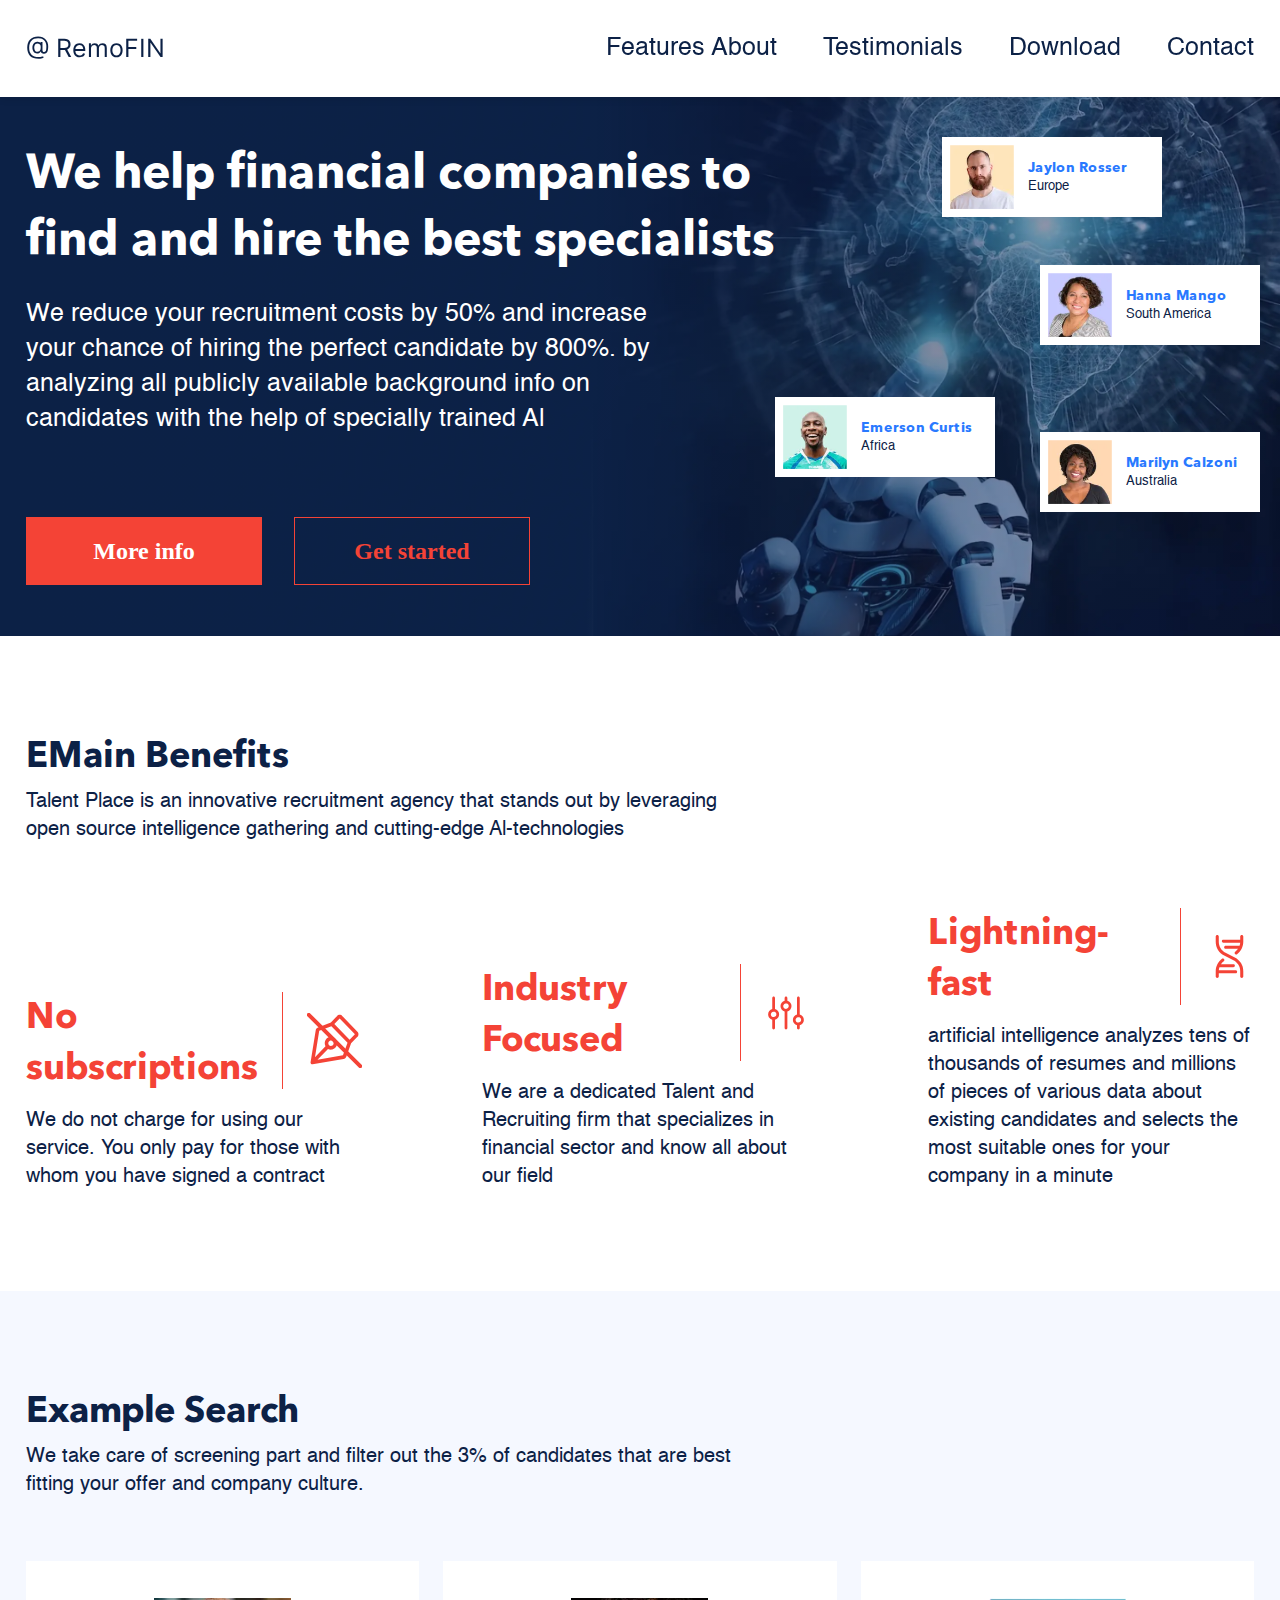
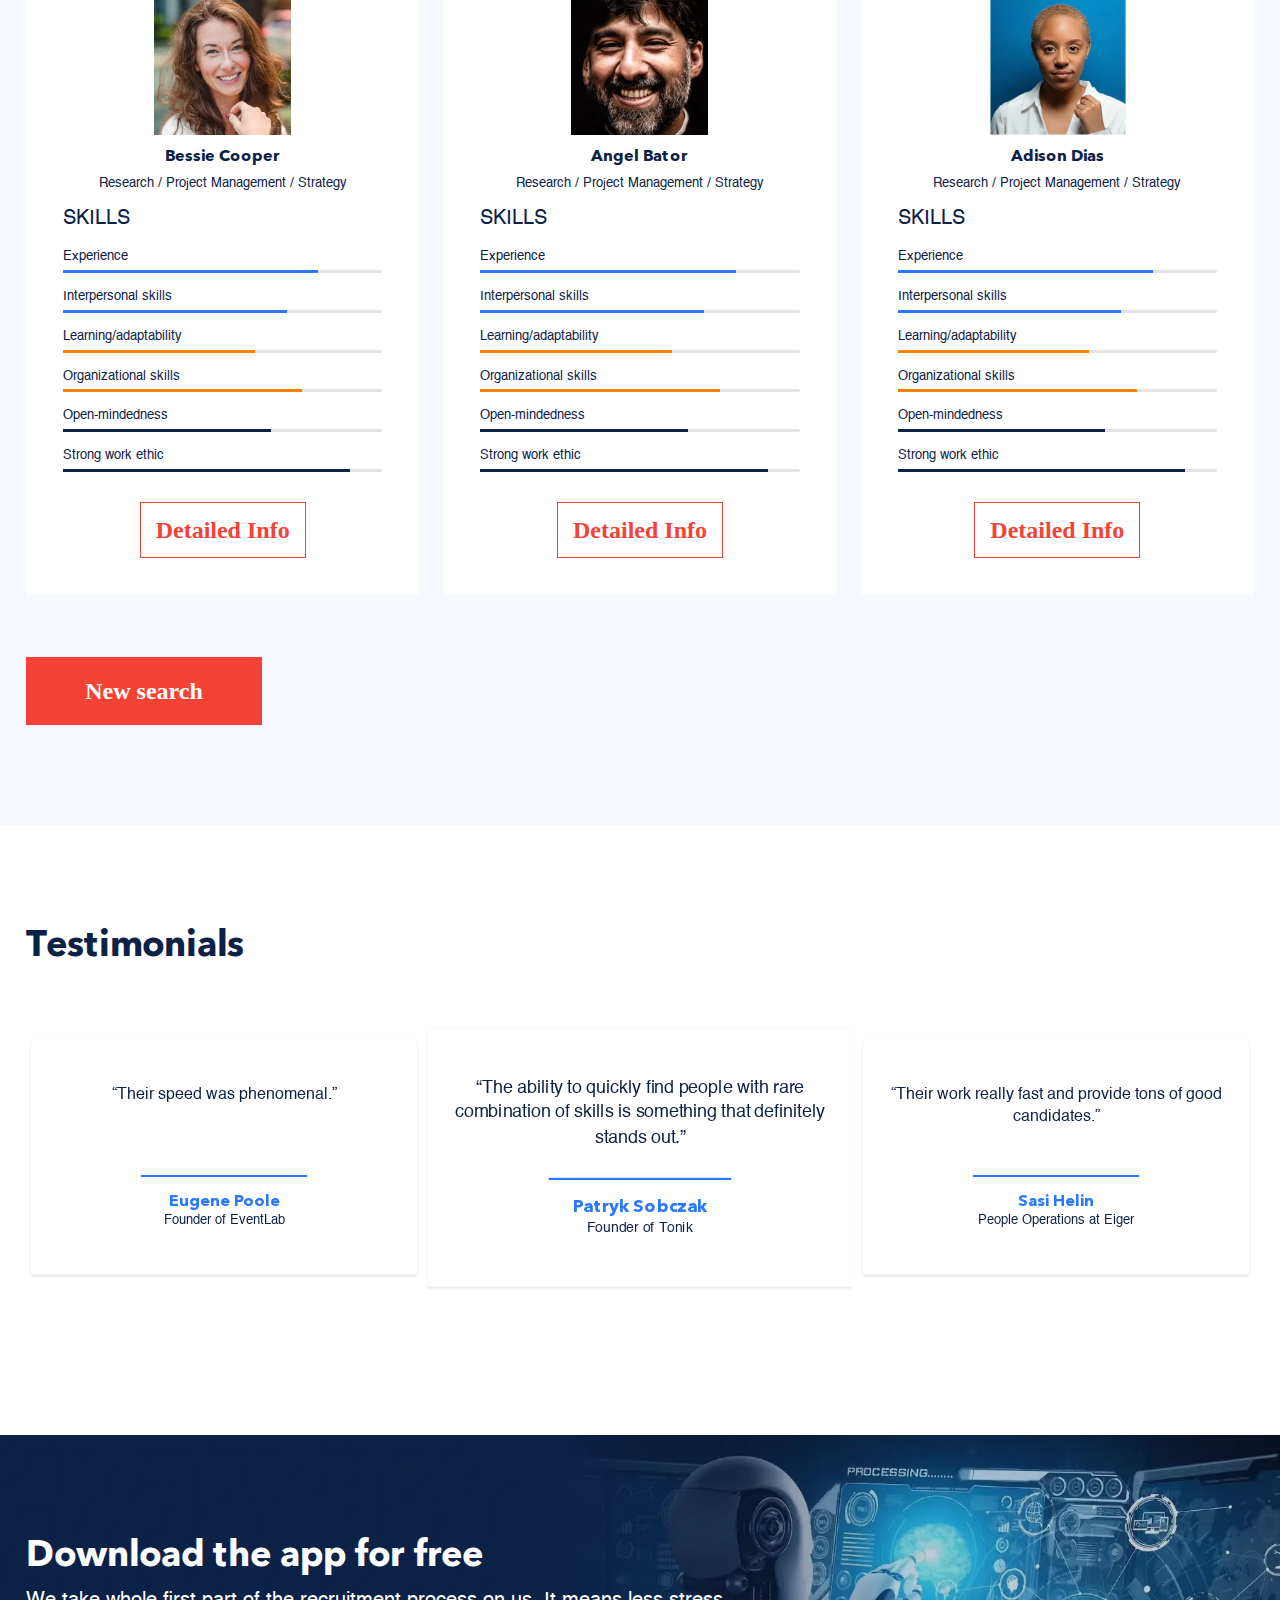
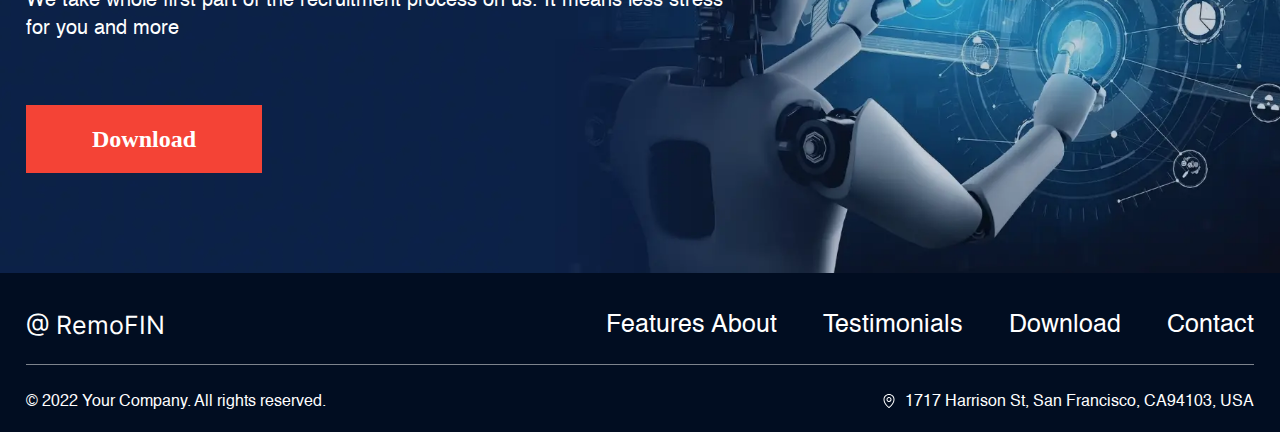
==== commit 70d04fb6: "Updates" ====
--- a/index.html
+++ b/index.html
@@ -1 +1 @@
-<!doctype html><html lang="ru"><head><meta charset="UTF-8"><meta http-equiv="X-UA-Compatible" content="IE=edge"><meta name="viewport" content="width=device-width,initial-scale=1"><link rel="shortcut icon" href="favicon.ico" type="image/x-icon"><link rel="stylesheet" href="css/style.min.css?_v=20230630220859"><title>Главная</title></head><body><div class="wrapper"><header class="header"><div class="header__container"><button class="header__burger icon-menu"><span></span></button> <a href="index.html" class="header__logo logo">@ RemoFIN</a><nav class="header__menu menu"><ul class="menu__list"><li class="menu__item"><a href="#" class="menu__link">Features	About</a></li><li class="menu__item"><a href="#" class="menu__link">Testimonials</a></li><li class="menu__item"><a href="#" class="menu__link">Download</a></li><li class="menu__item"><a href="#" class="menu__link">Contact</a></li></ul></nav></div></header><main class="page"><div class="about"><div class="about__container"><div class="about__body"><div class="about__title"><h1>We help financial companies to find and hire the best specialists</h1></div><div class="about__text"><p>We reduce your recruitment costs by 50% and increase your chance of hiring the perfect candidate by 800%. by analyzing all publicly available background info on candidates with the help of specially trained Al</p></div><div class="about__button-row"><a href="#" class="button about__button">More info</a> <a href="#" class="button transp about__button">Get started</a></div></div><div class="about__item item-about item-about1"><div class="item-about__img"><picture><source srcset="images/item-about1.webp" type="image/webp"><img src="images/item-about1.png" alt=""></picture></div><div class="item-about__text"><p class="item-about__name">Jaylon Rosser</p><p>Europe</p></div></div><div class="about__item item-about item-about2"><div class="item-about__img"><picture><source srcset="images/item-about2.webp" type="image/webp"><img src="images/item-about2.png" alt=""></picture></div><div class="item-about__text"><p class="item-about__name">Hanna Mango</p><p>South America</p></div></div><div class="about__item item-about item-about3"><div class="item-about__img"><picture><source srcset="images/item-about3.webp" type="image/webp"><img src="images/item-about3.png" alt=""></picture></div><div class="item-about__text"><p class="item-about__name">Emerson Curtis</p><p>Africa</p></div></div><div class="about__item item-about item-about4"><div class="item-about__img"><picture><source srcset="images/item-about4.webp" type="image/webp"><img src="images/item-about4.png" alt=""></picture></div><div class="item-about__text"><p class="item-about__name">Marilyn Calzoni</p><p>Australia</p></div></div></div></div><div class="efficien"><div class="efficien__container"><h2 class="efficien__title">EMain Benefits</h2><p class="efficien__text">Talent Place is an innovative recruitment agency that stands out by leveraging open source intelligence gathering and cutting-edge Al-technologies</p><div class="efficien__row"><div class="efficien__item item-efficien"><div class="item-efficien__body"><div class="item-efficien__header"><div class="item-efficien__row"><h2 class="item-efficien__title">No<br>subscriptions</h2></div><div class="item-efficien__line"></div><div class="item-efficien__img"><img src="images/item-efficien1.svg" alt=""></div></div><p class="item-efficien__text">We do not charge for using our service. You only pay for those with whom you have signed a contract</p></div></div><div class="efficien__item item-efficien"><div class="item-efficien__body"><div class="item-efficien__header"><div class="item-efficien__row"><h2 class="item-efficien__title">Industry Focused</h2></div><div class="item-efficien__line"></div><div class="item-efficien__img"><img src="images/item-efficien2.svg" alt=""></div></div><p class="item-efficien__text">We are a dedicated Talent and Recruiting firm that specializes in financial sector and know all about our field</p></div></div><div class="efficien__item item-efficien"><div class="item-efficien__body"><div class="item-efficien__header"><div class="item-efficien__row"><h2 class="item-efficien__title">Lightning- fast</h2></div><div class="item-efficien__line"></div><div class="item-efficien__img"><img src="images/item-efficien3.svg" alt=""></div></div><p class="item-efficien__text">artificial intelligence analyzes tens of thousands of resumes and millions of pieces of various data about existing candidates and selects the most suitable ones for your company in a minute</p></div></div></div></div></div><div class="reviews"><div class="reviews__container"><h2 class="reviews__title">Example Search</h2><p class="reviews__text">We take care of screening part and filter out the 3% of candidates that are best fitting your offer and company culture.</p><div class="reviews__row"><div class="reviews__swiper"><div class="swiper-wrapper reviews__wrapper"><div class="swiper-slide reviews__slide slide-reviews"><div class="slide-reviews__body"><picture><source srcset="images/slide-reviews-img1.webp" type="image/webp"><img src="images/slide-reviews-img1.png" alt="" class="slide-reviews__img"></picture><div class="slide-reviews__name">Bessie Cooper</div><p class="text slide-reviews__project">Research / Project Management / Strategy</p><p class="slide-reviews__skills">SKILLS</p><div class="slide-reviews__row"><div class="slide-reviews__item"><p class="text">Experience</p><div class="slide-reviews__line experience-reviews-line"></div></div><div class="slide-reviews__item"><p class="text">Interpersonal skills</p><div class="slide-reviews__line iterpersonal-reviews-line"></div></div><div class="slide-reviews__item"><p class="text">Learning/adaptability</p><div class="slide-reviews__line orange adaptab-reviews-line"></div></div><div class="slide-reviews__item"><p class="text">Organizational skills</p><div class="slide-reviews__line orange organization-reviews-line"></div></div><div class="slide-reviews__item"><p class="text">Open-mindedness</p><div class="slide-reviews__line dark-blue mindedness-reviews-line"></div></div><div class="slide-reviews__item"><p class="text">Strong work ethic</p><div class="slide-reviews__line dark-blue strong-reviews-line"></div></div></div><div class="slide-reviews__button-row"><div class="button transp slide-reviews__button">Detailed Info</div></div></div></div><div class="swiper-slide reviews__slide slide-reviews"><div class="slide-reviews__body"><picture><source srcset="images/slide-reviews-img2.webp" type="image/webp"><img src="images/slide-reviews-img2.png" alt="" class="slide-reviews__img"></picture><div class="slide-reviews__name">Angel Bator</div><p class="text slide-reviews__project">Research / Project Management / Strategy</p><p class="slide-reviews__skills">SKILLS</p><div class="slide-reviews__row"><div class="slide-reviews__item"><p class="text">Experience</p><div class="slide-reviews__line experience-reviews-line"></div></div><div class="slide-reviews__item"><p class="text">Interpersonal skills</p><div class="slide-reviews__line iterpersonal-reviews-line"></div></div><div class="slide-reviews__item"><p class="text">Learning/adaptability</p><div class="slide-reviews__line orange adaptab-reviews-line"></div></div><div class="slide-reviews__item"><p class="text">Organizational skills</p><div class="slide-reviews__line orange organization-reviews-line"></div></div><div class="slide-reviews__item"><p class="text">Open-mindedness</p><div class="slide-reviews__line dark-blue mindedness-reviews-line"></div></div><div class="slide-reviews__item"><p class="text">Strong work ethic</p><div class="slide-reviews__line dark-blue strong-reviews-line"></div></div></div><div class="slide-reviews__button-row"><div class="button transp slide-reviews__button">Detailed Info</div></div></div></div><div class="swiper-slide reviews__slide slide-reviews"><div class="slide-reviews__body"><picture><source srcset="images/slide-reviews-img3.webp" type="image/webp"><img src="images/slide-reviews-img3.png" alt="" class="slide-reviews__img"></picture><div class="slide-reviews__name">Adison Dias</div><p class="text slide-reviews__project">Research / Project Management / Strategy</p><p class="slide-reviews__skills">SKILLS</p><div class="slide-reviews__row"><div class="slide-reviews__item"><p class="text">Experience</p><div class="slide-reviews__line experience-reviews-line"></div></div><div class="slide-reviews__item"><p class="text">Interpersonal skills</p><div class="slide-reviews__line iterpersonal-reviews-line"></div></div><div class="slide-reviews__item"><p class="text">Learning/adaptability</p><div class="slide-reviews__line orange adaptab-reviews-line"></div></div><div class="slide-reviews__item"><p class="text">Organizational skills</p><div class="slide-reviews__line orange organization-reviews-line"></div></div><div class="slide-reviews__item"><p class="text">Open-mindedness</p><div class="slide-reviews__line dark-blue mindedness-reviews-line"></div></div><div class="slide-reviews__item"><p class="text">Strong work ethic</p><div class="slide-reviews__line dark-blue strong-reviews-line"></div></div></div><div class="slide-reviews__button-row"><div class="button transp slide-reviews__button">Detailed Info</div></div></div></div></div><div class="reviews__button-slider reviews__button-slider-next"><img src="images/reviews-button.svg" alt=""></div><div class="reviews__button-slider reviews__button-slider-prev"><img src="images/reviews-button.svg" alt=""></div></div></div><div class="reviews__button-row"><div class="button reviews__button">New search</div></div></div></div><div class="testimonials"><div class="testimonials__container"><h2 class="testimonials__title">Testimonials</h2><div class="testimonials__row"><div class="testimonials__swiper"><div class="swiper-wrapper testimonials__wrapper"><div class="swiper-slide slide-testimonials testimonials__slide"><div class="slide-testimonials__body"><p class="slide-testimonials__text">“Their speed was phenomenal.”</p><div class="slide-testimonials__line"></div><h3 class="slide-testimonials__title">Eugene Poole</h3><p class="slide-testimonials__quote">Founder of EventLab</p></div></div><div class="swiper-slide slide-testimonials testimonials__slide"><div class="slide-testimonials__body"><p class="slide-testimonials__text">“The ability to quickly find people with rare combination of skills is something that definitely stands out.”</p><div class="slide-testimonials__line"></div><h3 class="slide-testimonials__title">Patryk Sobczak</h3><p class="slide-testimonials__quote">Founder of Tonik</p></div></div><div class="swiper-slide slide-testimonials testimonials__slide"><div class="slide-testimonials__body"><p class="slide-testimonials__text">“Their work really fast and provide tons of good candidates.”</p><div class="slide-testimonials__line"></div><h3 class="slide-testimonials__title">Sasi Helin</h3><p class="slide-testimonials__quote">People Operations at Eiger</p></div></div><div class="swiper-slide slide-testimonials testimonials__slide"><div class="slide-testimonials__body"><p class="slide-testimonials__text">“Their speed was phenomenal.”</p><div class="slide-testimonials__line"></div><h3 class="slide-testimonials__title">Eugene Poole</h3><p class="slide-testimonials__quote">Founder of EventLab</p></div></div><div class="swiper-slide slide-testimonials testimonials__slide"><div class="slide-testimonials__body"><p class="slide-testimonials__text">“The ability to quickly find people with rare combination of skills is something that definitely stands out.”</p><div class="slide-testimonials__line"></div><h3 class="slide-testimonials__title">Patryk Sobczak</h3><p class="slide-testimonials__quote">Founder of Tonik</p></div></div><div class="swiper-slide slide-testimonials testimonials__slide"><div class="slide-testimonials__body"><p class="slide-testimonials__text">“Their work really fast and provide tons of good candidates.”</p><div class="slide-testimonials__line"></div><h3 class="slide-testimonials__title">Sasi Helin</h3><p class="slide-testimonials__quote">People Operations at Eiger</p></div></div></div></div><div class="pagination testimonials__pagination"></div></div></div></div><div class="down"><div class="down__container"><h2 class="down__title">Download the app for free</h2><p class="down__text">We take whole first part of the recruitment process on us. It means less stress for you and more</p><div class="down__button-row"><a href="#" class="button down__button">Download</a></div></div></div></main><footer class="footer"><div class="footer__container"><div class="footer__top"><a href="index.html" class="header__logo logo footer__logo">@ RemoFIN</a><nav class="footer__menu"><ul class="footer__list"><li class="footer__item"><a href="#" class="menu__link footer__link">Features	About</a></li><li class="footer__item"><a href="#" class="menu__link footer__link">Testimonials</a></li><li class="footer__item"><a href="#" class="menu__link footer__link">Download</a></li><li class="footer__item"><a href="#" class="menu__link footer__link">Contact</a></li></ul></nav></div><div class="footer__bottom"><a href="#">© 2022 Your Company. All rights reserved.</a> <a class="footer__adress" href="#">1717 Harrison St, San Francisco, CA94103, USA<p></p></a></div></div></footer></div><script src="js/app.min.js?_v=20230630220859"></script></body></html>+<!doctype html><html lang="ru"><head><meta charset="UTF-8"><meta http-equiv="X-UA-Compatible" content="IE=edge"><meta name="viewport" content="width=device-width,initial-scale=1"><link rel="shortcut icon" href="favicon.ico" type="image/x-icon"><link rel="stylesheet" href="css/style.min.css?_v=20230630221617"><title>Главная</title></head><body><div class="wrapper"><header class="header"><div class="header__container"><button class="header__burger icon-menu"><span></span></button> <a href="index.html" class="header__logo logo">@ RemoFIN</a><nav class="header__menu menu"><ul class="menu__list"><li class="menu__item"><a href="#" class="menu__link">Features	About</a></li><li class="menu__item"><a href="#" class="menu__link">Testimonials</a></li><li class="menu__item"><a href="#" class="menu__link">Download</a></li><li class="menu__item"><a href="#" class="menu__link">Contact</a></li></ul></nav></div></header><main class="page"><div class="about"><div class="about__container"><div class="about__body"><div class="about__title"><h1>We help financial companies to find and hire the best specialists</h1></div><div class="about__text"><p>We reduce your recruitment costs by 50% and increase your chance of hiring the perfect candidate by 800%. by analyzing all publicly available background info on candidates with the help of specially trained Al</p></div><div class="about__button-row"><a href="#" class="button about__button">More info</a> <a href="#" class="button transp about__button">Get started</a></div></div><div class="about__item item-about item-about1"><div class="item-about__img"><picture><source srcset="images/item-about1.webp" type="image/webp"><img src="images/item-about1.png" alt=""></picture></div><div class="item-about__text"><p class="item-about__name">Jaylon Rosser</p><p>Europe</p></div></div><div class="about__item item-about item-about2"><div class="item-about__img"><picture><source srcset="images/item-about2.webp" type="image/webp"><img src="images/item-about2.png" alt=""></picture></div><div class="item-about__text"><p class="item-about__name">Hanna Mango</p><p>South America</p></div></div><div class="about__item item-about item-about3"><div class="item-about__img"><picture><source srcset="images/item-about3.webp" type="image/webp"><img src="images/item-about3.png" alt=""></picture></div><div class="item-about__text"><p class="item-about__name">Emerson Curtis</p><p>Africa</p></div></div><div class="about__item item-about item-about4"><div class="item-about__img"><picture><source srcset="images/item-about4.webp" type="image/webp"><img src="images/item-about4.png" alt=""></picture></div><div class="item-about__text"><p class="item-about__name">Marilyn Calzoni</p><p>Australia</p></div></div></div></div><div class="efficien"><div class="efficien__container"><h2 class="efficien__title">EMain Benefits</h2><p class="efficien__text">Talent Place is an innovative recruitment agency that stands out by leveraging open source intelligence gathering and cutting-edge Al-technologies</p><div class="efficien__row"><div class="efficien__item item-efficien"><div class="item-efficien__body"><div class="item-efficien__header"><div class="item-efficien__row"><h2 class="item-efficien__title">No<br>subscriptions</h2></div><div class="item-efficien__line"></div><div class="item-efficien__img"><img src="images/item-efficien1.svg" alt=""></div></div><p class="item-efficien__text">We do not charge for using our service. You only pay for those with whom you have signed a contract</p></div></div><div class="efficien__item item-efficien"><div class="item-efficien__body"><div class="item-efficien__header"><div class="item-efficien__row"><h2 class="item-efficien__title">Industry Focused</h2></div><div class="item-efficien__line"></div><div class="item-efficien__img"><img src="images/item-efficien2.svg" alt=""></div></div><p class="item-efficien__text">We are a dedicated Talent and Recruiting firm that specializes in financial sector and know all about our field</p></div></div><div class="efficien__item item-efficien"><div class="item-efficien__body"><div class="item-efficien__header"><div class="item-efficien__row"><h2 class="item-efficien__title">Lightning- fast</h2></div><div class="item-efficien__line"></div><div class="item-efficien__img"><img src="images/item-efficien3.svg" alt=""></div></div><p class="item-efficien__text">artificial intelligence analyzes tens of thousands of resumes and millions of pieces of various data about existing candidates and selects the most suitable ones for your company in a minute</p></div></div></div></div></div><div class="reviews"><div class="reviews__container"><h2 class="reviews__title">Example Search</h2><p class="reviews__text">We take care of screening part and filter out the 3% of candidates that are best fitting your offer and company culture.</p><div class="reviews__row"><div class="reviews__swiper"><div class="swiper-wrapper reviews__wrapper"><div class="swiper-slide reviews__slide slide-reviews"><div class="slide-reviews__body"><picture><source srcset="images/slide-reviews-img1.webp" type="image/webp"><img src="images/slide-reviews-img1.png" alt="" class="slide-reviews__img"></picture><div class="slide-reviews__name">Bessie Cooper</div><p class="text slide-reviews__project">Research / Project Management / Strategy</p><p class="slide-reviews__skills">SKILLS</p><div class="slide-reviews__row"><div class="slide-reviews__item"><p class="text">Experience</p><div class="slide-reviews__line experience-reviews-line"></div></div><div class="slide-reviews__item"><p class="text">Interpersonal skills</p><div class="slide-reviews__line iterpersonal-reviews-line"></div></div><div class="slide-reviews__item"><p class="text">Learning/adaptability</p><div class="slide-reviews__line orange adaptab-reviews-line"></div></div><div class="slide-reviews__item"><p class="text">Organizational skills</p><div class="slide-reviews__line orange organization-reviews-line"></div></div><div class="slide-reviews__item"><p class="text">Open-mindedness</p><div class="slide-reviews__line dark-blue mindedness-reviews-line"></div></div><div class="slide-reviews__item"><p class="text">Strong work ethic</p><div class="slide-reviews__line dark-blue strong-reviews-line"></div></div></div><div class="slide-reviews__button-row"><div class="button transp slide-reviews__button">Detailed Info</div></div></div></div><div class="swiper-slide reviews__slide slide-reviews"><div class="slide-reviews__body"><picture><source srcset="images/slide-reviews-img2.webp" type="image/webp"><img src="images/slide-reviews-img2.png" alt="" class="slide-reviews__img"></picture><div class="slide-reviews__name">Angel Bator</div><p class="text slide-reviews__project">Research / Project Management / Strategy</p><p class="slide-reviews__skills">SKILLS</p><div class="slide-reviews__row"><div class="slide-reviews__item"><p class="text">Experience</p><div class="slide-reviews__line experience-reviews-line"></div></div><div class="slide-reviews__item"><p class="text">Interpersonal skills</p><div class="slide-reviews__line iterpersonal-reviews-line"></div></div><div class="slide-reviews__item"><p class="text">Learning/adaptability</p><div class="slide-reviews__line orange adaptab-reviews-line"></div></div><div class="slide-reviews__item"><p class="text">Organizational skills</p><div class="slide-reviews__line orange organization-reviews-line"></div></div><div class="slide-reviews__item"><p class="text">Open-mindedness</p><div class="slide-reviews__line dark-blue mindedness-reviews-line"></div></div><div class="slide-reviews__item"><p class="text">Strong work ethic</p><div class="slide-reviews__line dark-blue strong-reviews-line"></div></div></div><div class="slide-reviews__button-row"><div class="button transp slide-reviews__button">Detailed Info</div></div></div></div><div class="swiper-slide reviews__slide slide-reviews"><div class="slide-reviews__body"><picture><source srcset="images/slide-reviews-img3.webp" type="image/webp"><img src="images/slide-reviews-img3.png" alt="" class="slide-reviews__img"></picture><div class="slide-reviews__name">Adison Dias</div><p class="text slide-reviews__project">Research / Project Management / Strategy</p><p class="slide-reviews__skills">SKILLS</p><div class="slide-reviews__row"><div class="slide-reviews__item"><p class="text">Experience</p><div class="slide-reviews__line experience-reviews-line"></div></div><div class="slide-reviews__item"><p class="text">Interpersonal skills</p><div class="slide-reviews__line iterpersonal-reviews-line"></div></div><div class="slide-reviews__item"><p class="text">Learning/adaptability</p><div class="slide-reviews__line orange adaptab-reviews-line"></div></div><div class="slide-reviews__item"><p class="text">Organizational skills</p><div class="slide-reviews__line orange organization-reviews-line"></div></div><div class="slide-reviews__item"><p class="text">Open-mindedness</p><div class="slide-reviews__line dark-blue mindedness-reviews-line"></div></div><div class="slide-reviews__item"><p class="text">Strong work ethic</p><div class="slide-reviews__line dark-blue strong-reviews-line"></div></div></div><div class="slide-reviews__button-row"><div class="button transp slide-reviews__button">Detailed Info</div></div></div></div></div><div class="reviews__button-slider reviews__button-slider-next"><img src="images/reviews-button.svg" alt=""></div><div class="reviews__button-slider reviews__button-slider-prev"><img src="images/reviews-button.svg" alt=""></div></div></div><div class="reviews__button-row"><div class="button reviews__button">New search</div></div></div></div><div class="testimonials"><div class="testimonials__container"><h2 class="testimonials__title">Testimonials</h2><div class="testimonials__row"><div class="testimonials__swiper"><div class="swiper-wrapper testimonials__wrapper"><div class="swiper-slide slide-testimonials testimonials__slide"><div class="slide-testimonials__body"><p class="slide-testimonials__text">“Their speed was phenomenal.”</p><div class="slide-testimonials__line"></div><h3 class="slide-testimonials__title">Eugene Poole</h3><p class="slide-testimonials__quote">Founder of EventLab</p></div></div><div class="swiper-slide slide-testimonials testimonials__slide"><div class="slide-testimonials__body"><p class="slide-testimonials__text">“The ability to quickly find people with rare combination of skills is something that definitely stands out.”</p><div class="slide-testimonials__line"></div><h3 class="slide-testimonials__title">Patryk Sobczak</h3><p class="slide-testimonials__quote">Founder of Tonik</p></div></div><div class="swiper-slide slide-testimonials testimonials__slide"><div class="slide-testimonials__body"><p class="slide-testimonials__text">“Their work really fast and provide tons of good candidates.”</p><div class="slide-testimonials__line"></div><h3 class="slide-testimonials__title">Sasi Helin</h3><p class="slide-testimonials__quote">People Operations at Eiger</p></div></div><div class="swiper-slide slide-testimonials testimonials__slide"><div class="slide-testimonials__body"><p class="slide-testimonials__text">“Their speed was phenomenal.”</p><div class="slide-testimonials__line"></div><h3 class="slide-testimonials__title">Eugene Poole</h3><p class="slide-testimonials__quote">Founder of EventLab</p></div></div><div class="swiper-slide slide-testimonials testimonials__slide"><div class="slide-testimonials__body"><p class="slide-testimonials__text">“The ability to quickly find people with rare combination of skills is something that definitely stands out.”</p><div class="slide-testimonials__line"></div><h3 class="slide-testimonials__title">Patryk Sobczak</h3><p class="slide-testimonials__quote">Founder of Tonik</p></div></div><div class="swiper-slide slide-testimonials testimonials__slide"><div class="slide-testimonials__body"><p class="slide-testimonials__text">“Their work really fast and provide tons of good candidates.”</p><div class="slide-testimonials__line"></div><h3 class="slide-testimonials__title">Sasi Helin</h3><p class="slide-testimonials__quote">People Operations at Eiger</p></div></div></div></div><div class="pagination testimonials__pagination"></div></div></div></div><div class="down"><div class="down__container"><h2 class="down__title">Download the app for free</h2><p class="down__text">We take whole first part of the recruitment process on us. It means less stress for you and more</p><div class="down__button-row"><a href="#" class="button down__button">Download</a></div></div></div></main><footer class="footer"><div class="footer__container"><div class="footer__top"><a href="index.html" class="header__logo logo footer__logo">@ RemoFIN</a><nav class="footer__menu"><ul class="footer__list"><li class="footer__item"><a href="#" class="menu__link footer__link">Features	About</a></li><li class="footer__item"><a href="#" class="menu__link footer__link">Testimonials</a></li><li class="footer__item"><a href="#" class="menu__link footer__link">Download</a></li><li class="footer__item"><a href="#" class="menu__link footer__link">Contact</a></li></ul></nav></div><div class="footer__bottom"><a href="#">© 2022 Your Company. All rights reserved.</a> <a class="footer__adress" href="#">1717 Harrison St, San Francisco, CA94103, USA<p></p></a></div></div></footer></div><script src="js/app.min.js?_v=20230630221617"></script></body></html>--- a/css/style.min.css
+++ b/css/style.min.css
@@ -1 +1 @@
-@charset "UTF-8";@font-face{font-family:Helvetica;font-display:swap;src:url(../fonts/Helvetica.woff2) format("woff2"),url(../fonts/Helvetica.woff) format("woff");font-weight:400;font-style:normal}@font-face{font-family:Inter;font-display:swap;src:url(../fonts/Inter-Regular.woff2) format("woff2"),url(../fonts/Inter-Regular.woff) format("woff");font-weight:400;font-style:normal}@font-face{font-family:AvenirNextCyr;font-display:swap;src:url(../fonts/AvenirNextCyr-Bold.woff2) format("woff2"),url(../fonts/AvenirNextCyr-Bold.woff) format("woff");font-weight:700;font-style:normal}*{padding:0;margin:0;border:0;-webkit-box-sizing:border-box;box-sizing:border-box;color:#0c2146}:after,:before{-webkit-box-sizing:border-box;box-sizing:border-box}:active,:focus{outline:0}a:active,a:focus{outline:0}aside,footer,header,nav{display:block}html{scroll-behavior:smooth}body,html{width:100%;height:100%;font-size:16px;font-family:Helvetica,sans-serif;font-weight:400;line-height:1}button,input,textarea{font-family:inherit}input::-ms-clear{display:none}button{cursor:pointer}button::-moz-focus-inner{padding:0;border:0}a{text-decoration:none}a:visited{text-decoration:none}a:hover{text-decoration:none}li,ul{list-style:none}img{vertical-align:top}h1,h2,h3,h4,h5,h6{font-size:inherit;font-weight:400}sup{color:inherit}@font-face{font-family:swiper-icons;src:url("data:application/font-woff;charset=utf-8;base64, [base64]//wADZ2x5ZgAAAywAAADMAAAD2MHtryVoZWFkAAABbAAAADAAAAA2E2+eoWhoZWEAAAGcAAAAHwAAACQC9gDzaG10eAAAAigAAAAZAAAArgJkABFsb2NhAAAC0AAAAFoAAABaFQAUGG1heHAAAAG8AAAAHwAAACAAcABAbmFtZQAAA/gAAAE5AAACXvFdBwlwb3N0AAAFNAAAAGIAAACE5s74hXjaY2BkYGAAYpf5Hu/j+W2+MnAzMYDAzaX6QjD6/4//Bxj5GA8AuRwMYGkAPywL13jaY2BkYGA88P8Agx4j+/8fQDYfA1AEBWgDAIB2BOoAeNpjYGRgYNBh4GdgYgABEMnIABJzYNADCQAACWgAsQB42mNgYfzCOIGBlYGB0YcxjYGBwR1Kf2WQZGhhYGBiYGVmgAFGBiQQkOaawtDAoMBQxXjg/wEGPcYDDA4wNUA2CCgwsAAAO4EL6gAAeNpj2M0gyAACqxgGNWBkZ2D4/wMA+xkDdgAAAHjaY2BgYGaAYBkGRgYQiAHyGMF8FgYHIM3DwMHABGQrMOgyWDLEM1T9/w8UBfEMgLzE////P/5//f/V/xv+r4eaAAeMbAxwIUYmIMHEgKYAYjUcsDAwsLKxc3BycfPw8jEQA/[base64]/uznmfPFBNODM2K7MTQ45YEAZqGP81AmGGcF3iPqOop0r1SPTaTbVkfUe4HXj97wYE+yNwWYxwWu4v1ugWHgo3S1XdZEVqWM7ET0cfnLGxWfkgR42o2PvWrDMBSFj/IHLaF0zKjRgdiVMwScNRAoWUoH78Y2icB/yIY09An6AH2Bdu/UB+yxopYshQiEvnvu0dURgDt8QeC8PDw7Fpji3fEA4z/PEJ6YOB5hKh4dj3EvXhxPqH/SKUY3rJ7srZ4FZnh1PMAtPhwP6fl2PMJMPDgeQ4rY8YT6Gzao0eAEA409DuggmTnFnOcSCiEiLMgxCiTI6Cq5DZUd3Qmp10vO0LaLTd2cjN4fOumlc7lUYbSQcZFkutRG7g6JKZKy0RmdLY680CDnEJ+UMkpFFe1RN7nxdVpXrC4aTtnaurOnYercZg2YVmLN/d/gczfEimrE/fs/bOuq29Zmn8tloORaXgZgGa78yO9/cnXm2BpaGvq25Dv9S4E9+5SIc9PqupJKhYFSSl47+Qcr1mYNAAAAeNptw0cKwkAAAMDZJA8Q7OUJvkLsPfZ6zFVERPy8qHh2YER+3i/BP83vIBLLySsoKimrqKqpa2hp6+jq6RsYGhmbmJqZSy0sraxtbO3sHRydnEMU4uR6yx7JJXveP7WrDycAAAAAAAH//wACeNpjYGRgYOABYhkgZgJCZgZNBkYGLQZtIJsFLMYAAAw3ALgAeNolizEKgDAQBCchRbC2sFER0YD6qVQiBCv/H9ezGI6Z5XBAw8CBK/m5iQQVauVbXLnOrMZv2oLdKFa8Pjuru2hJzGabmOSLzNMzvutpB3N42mNgZGBg4GKQYzBhYMxJLMlj4GBgAYow/P/PAJJhLM6sSoWKfWCAAwDAjgbRAAB42mNgYGBkAIIbCZo5IPrmUn0hGA0AO8EFTQAA");font-weight:400;font-style:normal}:root{--swiper-theme-color:#007aff}.swiper{margin-left:auto;margin-right:auto;position:relative;overflow:hidden;list-style:none;padding:0;z-index:1}.swiper-vertical>.swiper-wrapper{-webkit-box-orient:vertical;-webkit-box-direction:normal;-ms-flex-direction:column;flex-direction:column}.swiper-wrapper{position:relative;width:100%;height:100%;z-index:1;display:-webkit-box;display:-ms-flexbox;display:flex;-webkit-transition-property:-webkit-transform;transition-property:-webkit-transform;transition-property:transform;transition-property:transform,-webkit-transform;-webkit-box-sizing:content-box;box-sizing:content-box}.swiper-android .swiper-slide,.swiper-wrapper{-webkit-transform:translate3d(0,0,0);transform:translate3d(0,0,0)}.swiper-pointer-events{-ms-touch-action:pan-y;touch-action:pan-y}.swiper-pointer-events.swiper-vertical{-ms-touch-action:pan-x;touch-action:pan-x}.swiper-slide{-ms-flex-negative:0;flex-shrink:0;width:100%;height:100%;position:relative;-webkit-transition-property:-webkit-transform;transition-property:-webkit-transform;transition-property:transform;transition-property:transform,-webkit-transform}.swiper-slide-invisible-blank{visibility:hidden}.swiper-autoheight,.swiper-autoheight .swiper-slide{height:auto}.swiper-autoheight .swiper-wrapper{-webkit-box-align:start;-ms-flex-align:start;align-items:flex-start;-webkit-transition-property:height,-webkit-transform;transition-property:height,-webkit-transform;transition-property:transform,height;transition-property:transform,height,-webkit-transform}.swiper-backface-hidden .swiper-slide{-webkit-transform:translateZ(0);transform:translateZ(0);-webkit-backface-visibility:hidden;backface-visibility:hidden}.swiper-3d,.swiper-3d.swiper-css-mode .swiper-wrapper{-webkit-perspective:1200px;perspective:1200px}.swiper-3d .swiper-cube-shadow,.swiper-3d .swiper-slide,.swiper-3d .swiper-slide-shadow,.swiper-3d .swiper-slide-shadow-bottom,.swiper-3d .swiper-slide-shadow-left,.swiper-3d .swiper-slide-shadow-right,.swiper-3d .swiper-slide-shadow-top,.swiper-3d .swiper-wrapper{-webkit-transform-style:preserve-3d;transform-style:preserve-3d}.swiper-3d .swiper-slide-shadow,.swiper-3d .swiper-slide-shadow-bottom,.swiper-3d .swiper-slide-shadow-left,.swiper-3d .swiper-slide-shadow-right,.swiper-3d .swiper-slide-shadow-top{position:absolute;left:0;top:0;width:100%;height:100%;pointer-events:none;z-index:10}.swiper-3d .swiper-slide-shadow{background:rgba(0,0,0,.15)}.swiper-3d .swiper-slide-shadow-left{background-image:-webkit-gradient(linear,right top,left top,from(rgba(0,0,0,.5)),to(rgba(0,0,0,0)));background-image:linear-gradient(to left,rgba(0,0,0,.5),rgba(0,0,0,0))}.swiper-3d .swiper-slide-shadow-right{background-image:-webkit-gradient(linear,left top,right top,from(rgba(0,0,0,.5)),to(rgba(0,0,0,0)));background-image:linear-gradient(to right,rgba(0,0,0,.5),rgba(0,0,0,0))}.swiper-3d .swiper-slide-shadow-top{background-image:-webkit-gradient(linear,left bottom,left top,from(rgba(0,0,0,.5)),to(rgba(0,0,0,0)));background-image:linear-gradient(to top,rgba(0,0,0,.5),rgba(0,0,0,0))}.swiper-3d .swiper-slide-shadow-bottom{background-image:-webkit-gradient(linear,left top,left bottom,from(rgba(0,0,0,.5)),to(rgba(0,0,0,0)));background-image:linear-gradient(to bottom,rgba(0,0,0,.5),rgba(0,0,0,0))}.swiper-css-mode>.swiper-wrapper{overflow:auto;scrollbar-width:none;-ms-overflow-style:none}.swiper-css-mode>.swiper-wrapper::-webkit-scrollbar{display:none}.swiper-css-mode>.swiper-wrapper>.swiper-slide{scroll-snap-align:start start}.swiper-horizontal.swiper-css-mode>.swiper-wrapper{-ms-scroll-snap-type:x mandatory;scroll-snap-type:x mandatory}.swiper-vertical.swiper-css-mode>.swiper-wrapper{-ms-scroll-snap-type:y mandatory;scroll-snap-type:y mandatory}.swiper-centered>.swiper-wrapper::before{content:"";-ms-flex-negative:0;flex-shrink:0;-webkit-box-ordinal-group:10000;-ms-flex-order:9999;order:9999}.swiper-centered.swiper-horizontal>.swiper-wrapper>.swiper-slide:first-child{-webkit-margin-start:var(--swiper-centered-offset-before);margin-inline-start:var(--swiper-centered-offset-before)}.swiper-centered.swiper-horizontal>.swiper-wrapper::before{height:100%;min-height:1px;width:var(--swiper-centered-offset-after)}.swiper-centered.swiper-vertical>.swiper-wrapper>.swiper-slide:first-child{-webkit-margin-before:var(--swiper-centered-offset-before);margin-block-start:var(--swiper-centered-offset-before)}.swiper-centered.swiper-vertical>.swiper-wrapper::before{width:100%;min-width:1px;height:var(--swiper-centered-offset-after)}.swiper-centered>.swiper-wrapper>.swiper-slide{scroll-snap-align:center center}.swiper-pagination{position:absolute;text-align:center;-webkit-transition:.3s opacity;transition:.3s opacity;-webkit-transform:translate3d(0,0,0);transform:translate3d(0,0,0);z-index:10}.swiper-pagination.swiper-pagination-hidden{opacity:0}.swiper-pagination-disabled>.swiper-pagination,.swiper-pagination.swiper-pagination-disabled{display:none!important}.swiper-horizontal>.swiper-pagination-bullets,.swiper-pagination-bullets.swiper-pagination-horizontal,.swiper-pagination-custom,.swiper-pagination-fraction{bottom:10px;left:0;width:100%}.swiper-pagination-bullets-dynamic{overflow:hidden;font-size:0}.swiper-pagination-bullets-dynamic .swiper-pagination-bullet{-webkit-transform:scale(.33);-ms-transform:scale(.33);transform:scale(.33);position:relative}.swiper-pagination-bullets-dynamic .swiper-pagination-bullet-active{-webkit-transform:scale(1);-ms-transform:scale(1);transform:scale(1)}.swiper-pagination-bullets-dynamic .swiper-pagination-bullet-active-main{-webkit-transform:scale(1);-ms-transform:scale(1);transform:scale(1)}.swiper-pagination-bullets-dynamic .swiper-pagination-bullet-active-prev{-webkit-transform:scale(.66);-ms-transform:scale(.66);transform:scale(.66)}.swiper-pagination-bullets-dynamic .swiper-pagination-bullet-active-prev-prev{-webkit-transform:scale(.33);-ms-transform:scale(.33);transform:scale(.33)}.swiper-pagination-bullets-dynamic .swiper-pagination-bullet-active-next{-webkit-transform:scale(.66);-ms-transform:scale(.66);transform:scale(.66)}.swiper-pagination-bullets-dynamic .swiper-pagination-bullet-active-next-next{-webkit-transform:scale(.33);-ms-transform:scale(.33);transform:scale(.33)}.swiper-pagination-bullet{width:var(--swiper-pagination-bullet-width,var(--swiper-pagination-bullet-size,8px));height:var(--swiper-pagination-bullet-height,var(--swiper-pagination-bullet-size,8px));display:inline-block;border-radius:50%;background:var(--swiper-pagination-bullet-inactive-color,#000);opacity:var(--swiper-pagination-bullet-inactive-opacity,.2)}button.swiper-pagination-bullet{border:none;margin:0;padding:0;-webkit-box-shadow:none;box-shadow:none;-webkit-appearance:none;-moz-appearance:none;appearance:none}.swiper-pagination-clickable .swiper-pagination-bullet{cursor:pointer}.swiper-pagination-bullet:only-child{display:none!important}.swiper-pagination-bullet-active{opacity:var(--swiper-pagination-bullet-opacity,1);background:var(--swiper-pagination-color,var(--swiper-theme-color))}.swiper-pagination-vertical.swiper-pagination-bullets,.swiper-vertical>.swiper-pagination-bullets{right:10px;top:50%;-webkit-transform:translate3d(0,-50%,0);transform:translate3d(0,-50%,0)}.swiper-pagination-vertical.swiper-pagination-bullets .swiper-pagination-bullet,.swiper-vertical>.swiper-pagination-bullets .swiper-pagination-bullet{margin:var(--swiper-pagination-bullet-vertical-gap,6px) 0;display:block}.swiper-pagination-vertical.swiper-pagination-bullets.swiper-pagination-bullets-dynamic,.swiper-vertical>.swiper-pagination-bullets.swiper-pagination-bullets-dynamic{top:50%;-webkit-transform:translateY(-50%);-ms-transform:translateY(-50%);transform:translateY(-50%);width:8px}.swiper-pagination-vertical.swiper-pagination-bullets.swiper-pagination-bullets-dynamic .swiper-pagination-bullet,.swiper-vertical>.swiper-pagination-bullets.swiper-pagination-bullets-dynamic .swiper-pagination-bullet{display:inline-block;-webkit-transition:.2s top,.2s -webkit-transform;transition:.2s top,.2s -webkit-transform;transition:.2s transform,.2s top;transition:.2s transform,.2s top,.2s -webkit-transform}.swiper-horizontal>.swiper-pagination-bullets .swiper-pagination-bullet,.swiper-pagination-horizontal.swiper-pagination-bullets .swiper-pagination-bullet{margin:0 var(--swiper-pagination-bullet-horizontal-gap,4px)}.swiper-horizontal>.swiper-pagination-bullets.swiper-pagination-bullets-dynamic,.swiper-pagination-horizontal.swiper-pagination-bullets.swiper-pagination-bullets-dynamic{left:50%;-webkit-transform:translateX(-50%);-ms-transform:translateX(-50%);transform:translateX(-50%);white-space:nowrap}.swiper-horizontal>.swiper-pagination-bullets.swiper-pagination-bullets-dynamic .swiper-pagination-bullet,.swiper-pagination-horizontal.swiper-pagination-bullets.swiper-pagination-bullets-dynamic .swiper-pagination-bullet{-webkit-transition:.2s left,.2s -webkit-transform;transition:.2s left,.2s -webkit-transform;transition:.2s transform,.2s left;transition:.2s transform,.2s left,.2s -webkit-transform}.swiper-horizontal.swiper-rtl>.swiper-pagination-bullets-dynamic .swiper-pagination-bullet{-webkit-transition:.2s right,.2s -webkit-transform;transition:.2s right,.2s -webkit-transform;transition:.2s transform,.2s right;transition:.2s transform,.2s right,.2s -webkit-transform}.swiper-pagination-progressbar{background:rgba(0,0,0,.25);position:absolute}.swiper-pagination-progressbar .swiper-pagination-progressbar-fill{background:var(--swiper-pagination-color,var(--swiper-theme-color));position:absolute;left:0;top:0;width:100%;height:100%;-webkit-transform:scale(0);-ms-transform:scale(0);transform:scale(0);-webkit-transform-origin:left top;-ms-transform-origin:left top;transform-origin:left top}.swiper-rtl .swiper-pagination-progressbar .swiper-pagination-progressbar-fill{-webkit-transform-origin:right top;-ms-transform-origin:right top;transform-origin:right top}.swiper-horizontal>.swiper-pagination-progressbar,.swiper-pagination-progressbar.swiper-pagination-horizontal,.swiper-pagination-progressbar.swiper-pagination-vertical.swiper-pagination-progressbar-opposite,.swiper-vertical>.swiper-pagination-progressbar.swiper-pagination-progressbar-opposite{width:100%;height:4px;left:0;top:0}.swiper-horizontal>.swiper-pagination-progressbar.swiper-pagination-progressbar-opposite,.swiper-pagination-progressbar.swiper-pagination-horizontal.swiper-pagination-progressbar-opposite,.swiper-pagination-progressbar.swiper-pagination-vertical,.swiper-vertical>.swiper-pagination-progressbar{width:4px;height:100%;left:0;top:0}.swiper-pagination-lock{display:none}*{scrollbar-width:.5rem;scrollbar-color:#131313 #d6d6d6}::-webkit-scrollbar{width:.5rem;background-color:#fff}::-webkit-scrollbar-track{-webkit-box-shadow:inset 0 0 .375rem rgba(0,0,0,.2);box-shadow:inset 0 0 .375rem rgba(0,0,0,.2);border-radius:.25rem;background:#eee}::-webkit-scrollbar-thumb{border-radius:.25rem;border:0 none #fff;background-color:#2d2d2d;-webkit-transition:all 280ms ease-in-out;transition:all 280ms ease-in-out}::-webkit-scrollbar-thumb:hover{background-color:#131313}body.lock{overflow:hidden;-ms-touch-action:none;touch-action:none}[class*=__container]{max-width:90rem;margin:0 auto;padding:0 7.5rem}[class*=-ibg]{position:relative}[class*=-ibg] img{position:absolute;width:100%;height:100%;top:0;left:0;-o-object-fit:cover;object-fit:cover}[class*=-ibg_contain] img{-o-object-fit:contain;object-fit:contain}[class*=_overlay-bg]{position:fixed;top:0;left:0;width:100%;height:100%;opacity:0;visibility:hidden;-webkit-transition:all 280ms ease-in-out 0s;transition:all 280ms ease-in-out 0s;z-index:2000;padding:3.75rem .9375rem;overflow-y:auto}[class*=_overlay-bg]._is-open{opacity:1;visibility:visible}.wrapper{display:-webkit-box;display:-ms-flexbox;display:flex;-webkit-box-orient:vertical;-webkit-box-direction:normal;-ms-flex-direction:column;flex-direction:column;min-height:100%;overflow:clip}.page{position:relative;-webkit-box-flex:1;-ms-flex:1 1 auto;flex:1 1 auto}.page [data-observ]{position:absolute;top:0;left:0;width:100%;height:.125rem;background:0 0;pointer-events:none}.page_start{padding-top:6.25rem}h1{font-family:AvenirNextCyr;font-weight:750;line-height:140%}h2{font-family:AvenirNextCyr;font-weight:750}h3{font-family:AvenirNextCyr;font-weight:750}p{line-height:140%}.button{display:block;padding:1.3125rem;max-width:14.75rem;width:100%;background-color:#f44336;border:1px solid #f44336;font-size:1.5rem;font-family:Avenir Next Cyr;font-weight:750;color:#fff;text-align:center;cursor:pointer;-webkit-transition:all .5s ease 0s;transition:all .5s ease 0s}.button:hover{background-color:#6c1009}.button.transp{background-color:transparent;color:#f44336}.button.transp:hover{background-color:#0c2146}.pagination .swiper-pagination-bullet{width:.9375rem;height:.9375rem;background-color:#fff;border:4px solid #6f6f6f;-webkit-transition:all .3s ease 0s;transition:all .3s ease 0s}.pagination .swiper-pagination-bullet-active{position:relative;border-radius:0;border:2px solid #131313}.pagination .swiper-pagination-bullet-active::before{position:absolute;content:"";width:8px;height:8px;background:#131313;top:1.5px;left:1.5px}.header{top:0;position:sticky;background-color:#fff;width:100%;background-color:#fff;-webkit-box-shadow:0 4px 6px 0 rgba(0,0,0,.06);box-shadow:0 4px 6px 0 rgba(0,0,0,.06);z-index:10}.header__container{position:relative;height:6.25rem;display:-webkit-box;display:-ms-flexbox;display:flex;-webkit-box-align:center;-ms-flex-align:center;align-items:center}.header__logo{font-family:Inter;font-size:1.5625rem;position:relative;z-index:5}.menu{margin-left:auto}.menu-open .menu{left:0}.menu__list{display:-webkit-box;display:-ms-flexbox;display:flex;gap:2.875rem}.menu__item{position:relative;display:-webkit-box;display:-ms-flexbox;display:flex;-webkit-box-align:center;-ms-flex-align:center;align-items:center}.menu__link{font-size:1.5625rem;-webkit-transition:all .5s ease 0s;transition:all .5s ease 0s}.menu__link:hover{color:#2979ff}.menu__link:hover::before{-webkit-transform-origin:left;-ms-transform-origin:left;transform-origin:left;-webkit-transform:scaleX(1);-ms-transform:scaleX(1);transform:scaleX(1)}.icon-menu{display:none}.footer{padding:2.5rem 0 1.1875rem 0;background:#010d21}.footer__bottom{display:-webkit-box;display:-ms-flexbox;display:flex;-webkit-box-pack:justify;-ms-flex-pack:justify;justify-content:space-between}.footer__bottom a{color:#fff;line-height:140%}.footer__adress{position:relative;padding-left:1.5rem}.footer__adress::before{position:absolute;content:"";width:1rem;height:1rem;background:url(../images/footer-adress.svg) no-repeat center center/contain;top:.125rem;left:0}.footer__top{display:-webkit-box;display:-ms-flexbox;display:flex;-webkit-box-align:center;-ms-flex-align:center;align-items:center;-webkit-box-pack:justify;-ms-flex-pack:justify;justify-content:space-between;border-bottom:1px solid rgba(255,255,255,.4901960784)}.footer__logo{color:#fff}.footer__list{display:-webkit-box;display:-ms-flexbox;display:flex;-webkit-box-orient:horizontal;-webkit-box-direction:normal;-ms-flex-direction:row;flex-direction:row;gap:2.875rem}.footer__item{height:100%}.footer__link{color:#fff}.about{position:relative;padding-top:8.5rem;padding-bottom:11.25rem;background:linear-gradient(93deg,#0c2146 0,rgba(12,33,70,.19) 100%)}.no-webp .about::before{background:url(../images/about-fon.png) no-repeat center center/cover}.about::before{position:absolute;content:"";width:100%;height:100%;top:0;right:0;z-index:-1}.about__container{position:relative}.about__body{max-width:48.875rem}.about__title{margin-bottom:1.625rem}.about__title h1{color:#fff}.about__text{margin-bottom:5rem}.about__text p{color:#fff}.about__button-row{display:-webkit-box;display:-ms-flexbox;display:flex;gap:2rem}.about__img{max-width:42.6875rem;position:absolute;right:0;bottom:-.4375rem}.about__img img{width:100%}.item-about{display:-webkit-box;display:-ms-flexbox;display:flex;gap:.84375rem;-webkit-box-align:center;-ms-flex-align:center;align-items:center;padding:.5rem;background-color:#fff;max-width:13.75rem;width:100%}.item-about__img{max-width:4rem}.item-about__img img{width:100%}.item-about__text p{font-size:.8125rem}.item-about__text p.item-about__name{font-family:AvenirNextCyr;font-weight:750;color:#2979ff;font-size:.875rem}.item-about1{position:absolute;top:0;right:16.9375rem}.item-about2{position:absolute;top:8rem;right:10.0625rem}.item-about3{position:absolute;top:15.375rem;right:29.875rem}.item-about4{position:absolute;top:17.125rem;right:6.1875rem}.reviews{background-color:#f5f8ff}.reviews__title{margin-bottom:1rem}.reviews__text{max-width:44.8125rem}.reviews__row{display:-webkit-box;display:-ms-flexbox;display:flex;-webkit-box-pack:center;-ms-flex-pack:center;justify-content:center;position:relative}.reviews__swiper{width:100%;overflow:hidden}.reviews__pagination{bottom:0;position:absolute}.reviews__button-slider{position:absolute;top:50%;-webkit-transform:translateY(-50%);-ms-transform:translateY(-50%);transform:translateY(-50%);right:0;width:2.75rem;height:2.75rem;border-radius:50%;background-color:#fff;-webkit-box-shadow:0 4px 6px 0 rgba(0,0,0,.06);box-shadow:0 4px 6px 0 rgba(0,0,0,.06);display:-webkit-box;display:-ms-flexbox;display:flex;-webkit-box-align:center;-ms-flex-align:center;align-items:center;-webkit-box-pack:center;-ms-flex-pack:center;justify-content:center;z-index:3;-webkit-transition:all .3s ease 0s;transition:all .3s ease 0s;cursor:pointer}.reviews__button-slider:hover{top:51%;-webkit-box-shadow:0 2px 6px 0 rgba(0,0,0,.06);box-shadow:0 2px 6px 0 rgba(0,0,0,.06)}.reviews__button-slider img{margin-left:.125rem;width:.5625rem;height:1rem}.reviews__button-slider-prev{left:0}.reviews__button-slider-prev img{margin-right:.25rem;-webkit-transform:rotate(-180deg);-ms-transform:rotate(-180deg);transform:rotate(-180deg)}.slide-reviews__body{padding:2.3125rem;background-color:#fff;display:-webkit-box;display:-ms-flexbox;display:flex;-webkit-box-orient:vertical;-webkit-box-direction:normal;-ms-flex-direction:column;flex-direction:column;-webkit-box-align:center;-ms-flex-align:center;align-items:center}.slide-reviews__img{max-width:8.5625rem;width:100%;margin-bottom:.75rem}.slide-reviews__name{text-align:center;font-size:1rem;font-family:AvenirNextCyr;font-weight:750;margin-bottom:.75rem}.slide-reviews__project{font-size:.8125rem;margin-bottom:.75rem}.slide-reviews__skills{text-transform:uppercase;-moz-text-align-last:left;text-align-last:left;width:100%;font-size:1.25rem;margin-bottom:.9375rem}.slide-reviews__row{display:-webkit-box;display:-ms-flexbox;display:flex;width:100%;-webkit-box-orient:vertical;-webkit-box-direction:normal;-ms-flex-direction:column;flex-direction:column;gap:.9375rem}.slide-reviews__item p{font-size:.8125rem;margin-bottom:.21875rem}.slide-reviews__line{position:relative;width:100%;height:.1875rem;background-color:#e3e3e3;border-radius:1.5px}.slide-reviews__line::before{position:absolute;content:"";width:100%;height:100%;background:#2979ff;top:0;left:0}.slide-reviews__line.dark-blue::before{background-color:#0c2146}.slide-reviews__line.orange::before{background-color:#fb8200}.slide-reviews__button-row{margin-top:1.875rem;width:100%}.slide-reviews__button{max-width:10.375rem;padding:.9375rem;margin:0 auto}.experience-reviews-line::before{width:80%}.iterpersonal-reviews-line::before{width:70%}.adaptab-reviews-line::before{width:60%}.organization-reviews-line::before{width:75%}.mindedness-reviews-line::before{width:65%}.strong-reviews-line::before{width:90%}.efficien__text{max-width:44.8125rem}.efficien__title{margin-bottom:1rem}.efficien__row{display:-webkit-box;display:-ms-flexbox;display:flex;margin:0 -3.75rem}.efficien__item{-webkit-box-flex:0;-ms-flex:0 1 33.33333%;flex:0 1 33.33333%;padding:0 3.75rem}.item-efficien{display:-webkit-box;display:-ms-flexbox;display:flex;-webkit-box-align:end;-ms-flex-align:end;align-items:end}.item-efficien__header{display:-webkit-box;display:-ms-flexbox;display:flex;-webkit-box-align:center;-ms-flex-align:center;align-items:center;margin-bottom:1rem}.item-efficien__row{margin-right:1.5rem}.item-efficien__number{color:#f44336;font-family:AvenirNextCyr;font-weight:750;line-height:140%}.item-efficien__title{color:#f44336;font-size:2.25rem;line-height:140%}.item-efficien__line{height:6.0625rem;width:.0625rem;background-color:#f44336}.item-efficien__img{width:3.4375rem;margin-left:1.5rem}.item-efficien__img img{width:100%}.no-webp .down{background:url(../images/down-fon.png) center center/cover}.down{position:relative}.down__container{position:relative;z-index:2}.down__title{margin-bottom:1rem;color:#fff}.down__text{max-width:44.8125rem;color:#fff}.testimonials__title{padding-bottom:3.0625rem}.testimonials__row{display:-webkit-box;display:-ms-flexbox;display:flex;-webkit-box-pack:center;-ms-flex-pack:center;justify-content:center;overflow:hidden}.testimonials__swiper{padding:1.875rem .3125rem;max-height:31.25rem;max-width:100%;height:100%}.testimonials__pagination{position:relative;left:50%}.slide-testimonials__body{padding:2.75rem 1.625rem;min-height:100%;display:-webkit-box;display:-ms-flexbox;display:flex;-webkit-box-orient:vertical;-webkit-box-direction:normal;-ms-flex-direction:column;flex-direction:column;-webkit-box-align:center;-ms-flex-align:center;align-items:center;background:#fff;-webkit-box-shadow:0 1px 2px 0 rgba(0,0,0,.16);box-shadow:0 1px 2px 0 rgba(0,0,0,.16);-webkit-transition:-webkit-transform .3s ease 0s;transition:-webkit-transform .3s ease 0s;transition:transform .3s ease 0s;transition:transform .3s ease 0s,-webkit-transform .3s ease 0s}.swiper-slide-active .slide-testimonials__body{-webkit-transform:scale(1.1);-ms-transform:scale(1.1);transform:scale(1.1)}.slide-testimonials__text{text-align:center;margin-bottom:auto}.slide-testimonials__line{max-width:10.375rem;width:100%;height:.125rem;background-color:#2979ff}.slide-testimonials__title{font-size:1rem;color:#2979ff;margin-bottom:.25rem}.slide-testimonials__quote{font-size:.8125rem}@media (min-width:767px){.menu__link::before{position:absolute;content:"";width:110%;height:2px;background:#2979ff;bottom:.625rem;left:-5%;-webkit-transform:scaleX(0);-ms-transform:scaleX(0);transform:scaleX(0);-webkit-transform-origin:right;-ms-transform-origin:right;transform-origin:right;-webkit-transition:-webkit-transform .5s ease 0s;transition:-webkit-transform .5s ease 0s;transition:transform .5s ease 0s;transition:transform .5s ease 0s,-webkit-transform .5s ease 0s}}@media (min-width:960px){.reviews__button-slider{display:none}}@media (min-width:75em){h1{font-size:3rem}h2{font-size:2.25rem}h3{font-size:1.5rem}p{font-size:1.25rem}.header__container{height:6.0625rem}.menu__item{height:6.0625rem}.footer__bottom{padding-top:1.625rem}.footer__bottom a{font-size:1rem}.footer__top{padding-bottom:1.625rem}.about__title{max-width:47rem}.about__text p{font-size:1.5625rem}.about__text{max-width:41rem}.reviews{padding-top:6.25rem}.reviews{padding-bottom:6.25rem}.reviews__text{margin-bottom:3.875rem}.reviews__row{margin-top:3.875rem}.reviews__row{padding-bottom:3.875rem}.efficien{padding-top:6.25rem}.efficien{padding-bottom:6.25rem}.efficien__text{margin-bottom:3.875rem}.item-efficien__number{font-size:3rem}.down{padding-top:6.25rem}.down{padding-bottom:6.25rem}.down__text{margin-bottom:3.875rem}.testimonials{padding-top:6.25rem}.testimonials{padding-bottom:6.25rem}.testimonials__swiper{margin-bottom:1.875rem}.slide-testimonials{height:15.3125rem}.slide-testimonials__line{margin-top:.9375rem}.slide-testimonials__line{margin-bottom:.9375rem}}@media (max-width:1750px){.about__img{max-width:37.6875rem}}@media (max-width:1435px) and (max-width:25.625em){.slide-testimonials{height:6.25rem}}@media (max-width:1435px){.slide-testimonials__text{font-size:1rem}}@media (max-width:1420px){.item-about1{right:7.375rem}.item-about2{top:8rem;right:1.25rem}.item-about3{top:16.25rem;right:17.8125rem}.item-about4{top:18.4375rem;right:1.25rem}}@media (max-width:1400px){.about{padding-top:2.5rem;padding-bottom:3.1875rem}.about__img{max-width:31.25rem}}@media (max-width:1300px){[class*=__container]{padding:0 1.625rem}}@media (max-width:1240px){.efficien__row{margin:0 -2.9375rem}.efficien__item{padding:0 2.9375rem}.item-efficien__row{margin-right:1rem}.item-efficien__title{font-size:1.5rem}.item-efficien__img{margin-left:1rem;width:2.625rem}}@media (max-width:1200px) and (max-width:25.625em){.about__text{margin-bottom:2.0625rem}.about__text{max-width:12.75rem}}@media (max-width:1200px){.slide-reviews__body{padding:1.25rem}}@media (max-width:1150px){.slide-testimonials__body{padding:2.75rem .9375rem 1.625rem}}@media (max-width:1100px) and (max-width:25.625em){h1{font-size:1.5rem}h2{font-size:1rem}h3{font-size:.875rem}p{font-size:.8125rem}.footer__bottom{padding-top:.5rem}.footer__top{padding-bottom:.5rem}.item-efficien__number{font-size:1.5rem}}@media (max-width:1100px){.button{max-width:11.25rem;padding:1rem;font-size:1rem}.menu__link{font-size:1.25rem}.footer{padding:1.1875rem 0 1.1875rem 0}.about__img{max-width:25.125rem}.item-about{max-width:12.375rem}.item-about__img{max-width:3.625rem}.item-about__text p{font-size:.73125rem}.item-about__text p.item-about__name{font-size:.7875rem}.slide-reviews__skills{font-style:.8125rem;margin-bottom:.5rem}.slide-reviews__row{gap:.5rem}.item-efficien__header{margin-bottom:.5rem}.item-efficien__line{height:4.375rem}.down__title{margin-bottom:.5rem}.testimonials__title{padding-bottom:2.25rem}}@media (max-width:1050px) and (max-width:25.625em){.header__logo{font-size:1.25rem}}@media (max-width:1050px){.slide-testimonials__body{padding:2.0625rem .9375rem 1.3125rem}}@media (max-width:1000px) and (max-width:25.625em){.reviews{padding-top:2.5rem}.reviews{padding-bottom:2.5rem}.efficien{padding-top:2.5rem}.efficien{padding-bottom:2.5rem}.down{padding-top:2.5rem}.down{padding-bottom:2.5rem}.testimonials{padding-top:2.5rem}.testimonials{padding-bottom:2.5rem}}@media (max-width:1000px){.reviews__title{margin-bottom:.5rem}.efficien__title{margin-bottom:.5rem}}@media (max-width:985px){.slide-testimonials__text{font-size:.8125rem}}@media (max-width:980px){.item-about1{right:1.25rem}.item-about2{right:1.25rem;top:5.625rem}.item-about3{right:1.25rem;top:11.25rem}.item-about4{right:1.25rem;top:16.875rem}}@media (max-width:960px){.menu__list{gap:1.5rem}.reviews__swiper{margin:0 2.8125rem}}@media (max-width:950px){.testimonials__title{padding-bottom:1.5rem}}@media (max-width:920px){.about__img{max-width:18.75rem;bottom:3.375rem}}@media (max-width:900px){.reviews__button-slider{width:2.25rem;height:2.25rem}.reviews__button-slider img{width:.4625rem;height:.8125rem}.efficien__row{-ms-flex-wrap:wrap;flex-wrap:wrap;margin:0;row-gap:1.4375rem}.efficien__item{-webkit-box-flex:0;-ms-flex:0 1 100%;flex:0 1 100%;padding:0}.item-efficien__header{max-width:17.5rem}}@media (max-width:850px){.item-about{max-width:7.5625rem;gap:.4375rem;padding:.25rem}.item-about__img{max-width:2.125rem}.item-about__text p{font-size:.5625rem}.item-about__text p.item-about__name{font-size:.625rem}.item-about1{top:4.375rem}.item-about2{top:7.5rem}.item-about3{top:10.625rem}.item-about4{right:1.25rem;top:14.0625rem}.testimonials__swiper{padding:0 .625rem;margin-left:2.1875rem;margin-right:2.1875rem}.slide-testimonials{height:6rem}}@media (max-width:790px){.about__img{max-width:15rem;bottom:3.375rem}}@media (max-width:770px){.testimonials__swiper{max-height:28.125rem}}@media (max-width:768.98px){[class*=_overlay-bg]::-webkit-scrollbar{display:none}}@media (max-width:767px){.menu{position:fixed;width:100%;left:-100%;top:0;background-color:#fff;padding:5rem 1.625rem 1.625rem 1.625rem;z-index:4;-webkit-transition:all 280ms ease-in-out 0s;transition:all 280ms ease-in-out 0s}.menu__list{-webkit-box-orient:vertical;-webkit-box-direction:normal;-ms-flex-direction:column;flex-direction:column}.menu__item{height:100%}.footer{padding:.875rem 0 .75rem 0}.footer__bottom{-webkit-box-pack:center;-ms-flex-pack:center;justify-content:center;-webkit-box-align:center;-ms-flex-align:center;align-items:center;-webkit-box-orient:vertical;-webkit-box-direction:normal;-ms-flex-direction:column;flex-direction:column;row-gap:.3125rem;text-align:center}.footer__top{-webkit-box-pack:center;-ms-flex-pack:center;justify-content:center;-webkit-box-align:center;-ms-flex-align:center;align-items:center;row-gap:.3125rem;text-align:center;-webkit-box-orient:vertical;-webkit-box-direction:normal;-ms-flex-direction:column;flex-direction:column}.footer__logo{margin-bottom:1.25rem}.item-efficien__img{width:2rem}.slide-testimonials__body{padding:.625rem 1.25rem .8125rem}.slide-testimonials__title{font-size:.875rem}}@media (max-width:767.98px){.icon-menu{display:block;position:relative;width:1.875rem;height:1.125rem;margin-right:.875rem;background-color:transparent;cursor:pointer;z-index:5}.icon-menu span,.icon-menu::after,.icon-menu::before{content:"";-webkit-transition:all .3s ease 0s;transition:all .3s ease 0s;right:0;position:absolute;width:100%;height:.125rem;background-color:#000}.icon-menu::before{top:0}.icon-menu::after{bottom:0}.icon-menu span{top:calc(50% - .0625rem)}.menu-open .icon-menu span{width:0}.menu-open .icon-menu::before{top:calc(50% - .0625rem);-webkit-transform:rotate(-45deg);-ms-transform:rotate(-45deg);transform:rotate(-45deg)}.menu-open .icon-menu::after{bottom:calc(50% - .0625rem);-webkit-transform:rotate(45deg);-ms-transform:rotate(45deg);transform:rotate(45deg)}}@media (max-width:745px){.reviews__swiper{margin:0 auto;max-width:25rem}}@media (max-width:725px){.about__img{max-width:12.5625rem}}@media (max-width:640px){.footer__list{gap:1rem}.about__title{max-width:23.125rem}.about__img{max-width:12.5625rem;bottom:7.125rem}}@media (max-width:580px){.footer__adress::before{width:.6875rem;top:.0625rem}.about::before{width:160%}}@media (max-width:560px){[class*=__container]{padding:0 1.1875rem}.button{max-width:10rem;padding:1rem}.menu{padding:3.75rem 1.1875rem 1.1875rem 1.1875rem}.about{padding-bottom:1.5625rem}.about__button{max-width:9.1875rem;padding:.625rem}.reviews__swiper{margin:0 2.5rem}}@media (max-width:530px){.footer__link{font-size:1rem}}@media (max-width:520px){.about__img{bottom:5.875rem}.item-efficien{-webkit-box-pack:center;-ms-flex-pack:center;justify-content:center}.item-efficien__body{width:17.5rem}}@media (max-width:480px){.about__text{min-height:7.9375rem}}@media (max-width:433px){.about__img{bottom:6.5rem}}@media (max-width:25.625em){h1{font-size:1.5rem}h2{font-size:1rem}h3{font-size:.875rem}p{font-size:.8125rem}.header__container{height:2.6875rem}.menu__item{height:2.6875rem}.footer__bottom{padding-top:.5rem}.footer__bottom a{font-size:.8125rem}.footer__top{padding-bottom:.5rem}.about__title{max-width:23.125rem}.about__text p{font-size:.8125rem}.about__text{max-width:11rem}.reviews{padding-top:2.5rem}.reviews{padding-bottom:2.5rem}.reviews__text{margin-bottom:1.5rem}.reviews__row{margin-top:1.8125rem}.reviews__row{padding-bottom:1.5rem}.efficien{padding-top:2.5rem}.efficien{padding-bottom:2.5rem}.efficien__text{margin-bottom:1.5rem}.item-efficien__number{font-size:1.5rem}.down{padding-top:2.5rem}.down{padding-bottom:2.5rem}.down__text{margin-bottom:1.5rem}.testimonials{padding-top:2.5rem}.testimonials{padding-bottom:2.625rem}.testimonials__swiper{margin-bottom:.00000625rem}.slide-testimonials{height:6.25rem}.slide-testimonials__line{margin-top:.5rem}.slide-testimonials__line{margin-bottom:.5rem}}@media (min-width:25.625em) and (max-width:75em){@supports (font-size:clamp(1.5rem ,0.7215189873rem + 3.0379746835vw ,3rem)){h1{font-size:clamp(1.5rem ,.7215189873rem + 3.0379746835vw ,3rem)}}@supports not (font-size:clamp(1.5rem ,0.7215189873rem + 3.0379746835vw ,3rem)){h1{font-size:calc(1.5rem + 1.5 * (100vw - 25.625rem)/ 49.375)}}@supports (font-size:clamp(1rem ,0.3512658228rem + 2.5316455696vw ,2.25rem)){h2{font-size:clamp(1rem ,.3512658228rem + 2.5316455696vw ,2.25rem)}}@supports not (font-size:clamp(1rem ,0.3512658228rem + 2.5316455696vw ,2.25rem)){h2{font-size:calc(1rem + 1.25 * (100vw - 25.625rem)/ 49.375)}}@supports (font-size:clamp(0.875rem ,0.5506329114rem + 1.2658227848vw ,1.5rem)){h3{font-size:clamp(.875rem ,.5506329114rem + 1.2658227848vw ,1.5rem)}}@supports not (font-size:clamp(0.875rem ,0.5506329114rem + 1.2658227848vw ,1.5rem)){h3{font-size:calc(.875rem + .625 * (100vw - 25.625rem)/ 49.375)}}@supports (font-size:clamp(0.8125rem ,0.585443038rem + 0.8860759494vw ,1.25rem)){p{font-size:clamp(.8125rem ,.585443038rem + .8860759494vw ,1.25rem)}}@supports not (font-size:clamp(0.8125rem ,0.585443038rem + 0.8860759494vw ,1.25rem)){p{font-size:calc(.8125rem + .4375 * (100vw - 25.625rem)/ 49.375)}}@supports (height:clamp(2.6875rem ,0.9359177215rem + 6.835443038vw ,6.0625rem)){.header__container{height:clamp(2.6875rem ,.9359177215rem + 6.835443038vw ,6.0625rem)}}@supports not (height:clamp(2.6875rem ,0.9359177215rem + 6.835443038vw ,6.0625rem)){.header__container{height:calc(2.6875rem + 3.375 * (100vw - 25.625rem)/ 49.375)}}@supports (height:clamp(2.6875rem ,0.9359177215rem + 6.835443038vw ,6.0625rem)){.menu__item{height:clamp(2.6875rem ,.9359177215rem + 6.835443038vw ,6.0625rem)}}@supports not (height:clamp(2.6875rem ,0.9359177215rem + 6.835443038vw ,6.0625rem)){.menu__item{height:calc(2.6875rem + 3.375 * (100vw - 25.625rem)/ 49.375)}}@supports (padding-top:clamp(0.5rem ,-0.0838607595rem + 2.2784810127vw ,1.625rem)){.footer__bottom{padding-top:clamp(.5rem ,-.0838607595rem + 2.2784810127vw ,1.625rem)}}@supports not (padding-top:clamp(0.5rem ,-0.0838607595rem + 2.2784810127vw ,1.625rem)){.footer__bottom{padding-top:calc(.5rem + 1.125 * (100vw - 25.625rem)/ 49.375)}}@supports (font-size:clamp(0.8125rem ,0.7151898734rem + 0.3797468354vw ,1rem)){.footer__bottom a{font-size:clamp(.8125rem ,.7151898734rem + .3797468354vw ,1rem)}}@supports not (font-size:clamp(0.8125rem ,0.7151898734rem + 0.3797468354vw ,1rem)){.footer__bottom a{font-size:calc(.8125rem + .1875 * (100vw - 25.625rem)/ 49.375)}}@supports (padding-bottom:clamp(0.5rem ,-0.0838607595rem + 2.2784810127vw ,1.625rem)){.footer__top{padding-bottom:clamp(.5rem ,-.0838607595rem + 2.2784810127vw ,1.625rem)}}@supports not (padding-bottom:clamp(0.5rem ,-0.0838607595rem + 2.2784810127vw ,1.625rem)){.footer__top{padding-bottom:calc(.5rem + 1.125 * (100vw - 25.625rem)/ 49.375)}}@supports (max-width:clamp(23.125rem ,10.7341772152rem + 48.3544303797vw ,47rem)){.about__title{max-width:clamp(23.125rem ,10.7341772152rem + 48.3544303797vw ,47rem)}}@supports not (max-width:clamp(23.125rem ,10.7341772152rem + 48.3544303797vw ,47rem)){.about__title{max-width:calc(23.125rem + 23.875 * (100vw - 25.625rem)/ 49.375)}}@supports (font-size:clamp(0.8125rem ,0.4232594937rem + 1.5189873418vw ,1.5625rem)){.about__text p{font-size:clamp(.8125rem ,.4232594937rem + 1.5189873418vw ,1.5625rem)}}@supports not (font-size:clamp(0.8125rem ,0.4232594937rem + 1.5189873418vw ,1.5625rem)){.about__text p{font-size:calc(.8125rem + .75 * (100vw - 25.625rem)/ 49.375)}}@supports (max-width:clamp(11rem ,-4.5696202532rem + 60.7594936709vw ,41rem)){.about__text{max-width:clamp(11rem ,-4.5696202532rem + 60.7594936709vw ,41rem)}}@supports not (max-width:clamp(11rem ,-4.5696202532rem + 60.7594936709vw ,41rem)){.about__text{max-width:calc(11rem + 30 * (100vw - 25.625rem)/ 49.375)}}@supports (padding-top:clamp(2.5rem ,0.5537974684rem + 7.5949367089vw ,6.25rem)){.reviews{padding-top:clamp(2.5rem ,.5537974684rem + 7.5949367089vw ,6.25rem)}}@supports not (padding-top:clamp(2.5rem ,0.5537974684rem + 7.5949367089vw ,6.25rem)){.reviews{padding-top:calc(2.5rem + 3.75 * (100vw - 25.625rem)/ 49.375)}}@supports (padding-bottom:clamp(2.5rem ,0.5537974684rem + 7.5949367089vw ,6.25rem)){.reviews{padding-bottom:clamp(2.5rem ,.5537974684rem + 7.5949367089vw ,6.25rem)}}@supports not (padding-bottom:clamp(2.5rem ,0.5537974684rem + 7.5949367089vw ,6.25rem)){.reviews{padding-bottom:calc(2.5rem + 3.75 * (100vw - 25.625rem)/ 49.375)}}@supports (margin-bottom:clamp(1.5rem ,0.2674050633rem + 4.8101265823vw ,3.875rem)){.reviews__text{margin-bottom:clamp(1.5rem ,.2674050633rem + 4.8101265823vw ,3.875rem)}}@supports not (margin-bottom:clamp(1.5rem ,0.2674050633rem + 4.8101265823vw ,3.875rem)){.reviews__text{margin-bottom:calc(1.5rem + 2.375 * (100vw - 25.625rem)/ 49.375)}}@supports (margin-top:clamp(1.8125rem ,0.7420886076rem + 4.1772151899vw ,3.875rem)){.reviews__row{margin-top:clamp(1.8125rem ,.7420886076rem + 4.1772151899vw ,3.875rem)}}@supports not (margin-top:clamp(1.8125rem ,0.7420886076rem + 4.1772151899vw ,3.875rem)){.reviews__row{margin-top:calc(1.8125rem + 2.0625 * (100vw - 25.625rem)/ 49.375)}}@supports (padding-bottom:clamp(1.5rem ,0.2674050633rem + 4.8101265823vw ,3.875rem)){.reviews__row{padding-bottom:clamp(1.5rem ,.2674050633rem + 4.8101265823vw ,3.875rem)}}@supports not (padding-bottom:clamp(1.5rem ,0.2674050633rem + 4.8101265823vw ,3.875rem)){.reviews__row{padding-bottom:calc(1.5rem + 2.375 * (100vw - 25.625rem)/ 49.375)}}@supports (padding-top:clamp(2.5rem ,0.5537974684rem + 7.5949367089vw ,6.25rem)){.efficien{padding-top:clamp(2.5rem ,.5537974684rem + 7.5949367089vw ,6.25rem)}}@supports not (padding-top:clamp(2.5rem ,0.5537974684rem + 7.5949367089vw ,6.25rem)){.efficien{padding-top:calc(2.5rem + 3.75 * (100vw - 25.625rem)/ 49.375)}}@supports (padding-bottom:clamp(2.5rem ,0.5537974684rem + 7.5949367089vw ,6.25rem)){.efficien{padding-bottom:clamp(2.5rem ,.5537974684rem + 7.5949367089vw ,6.25rem)}}@supports not (padding-bottom:clamp(2.5rem ,0.5537974684rem + 7.5949367089vw ,6.25rem)){.efficien{padding-bottom:calc(2.5rem + 3.75 * (100vw - 25.625rem)/ 49.375)}}@supports (margin-bottom:clamp(1.5rem ,0.2674050633rem + 4.8101265823vw ,3.875rem)){.efficien__text{margin-bottom:clamp(1.5rem ,.2674050633rem + 4.8101265823vw ,3.875rem)}}@supports not (margin-bottom:clamp(1.5rem ,0.2674050633rem + 4.8101265823vw ,3.875rem)){.efficien__text{margin-bottom:calc(1.5rem + 2.375 * (100vw - 25.625rem)/ 49.375)}}@supports (font-size:clamp(1.5rem ,0.7215189873rem + 3.0379746835vw ,3rem)){.item-efficien__number{font-size:clamp(1.5rem ,.7215189873rem + 3.0379746835vw ,3rem)}}@supports not (font-size:clamp(1.5rem ,0.7215189873rem + 3.0379746835vw ,3rem)){.item-efficien__number{font-size:calc(1.5rem + 1.5 * (100vw - 25.625rem)/ 49.375)}}@supports (padding-top:clamp(2.5rem ,0.5537974684rem + 7.5949367089vw ,6.25rem)){.down{padding-top:clamp(2.5rem ,.5537974684rem + 7.5949367089vw ,6.25rem)}}@supports not (padding-top:clamp(2.5rem ,0.5537974684rem + 7.5949367089vw ,6.25rem)){.down{padding-top:calc(2.5rem + 3.75 * (100vw - 25.625rem)/ 49.375)}}@supports (padding-bottom:clamp(2.5rem ,0.5537974684rem + 7.5949367089vw ,6.25rem)){.down{padding-bottom:clamp(2.5rem ,.5537974684rem + 7.5949367089vw ,6.25rem)}}@supports not (padding-bottom:clamp(2.5rem ,0.5537974684rem + 7.5949367089vw ,6.25rem)){.down{padding-bottom:calc(2.5rem + 3.75 * (100vw - 25.625rem)/ 49.375)}}@supports (margin-bottom:clamp(1.5rem ,0.2674050633rem + 4.8101265823vw ,3.875rem)){.down__text{margin-bottom:clamp(1.5rem ,.2674050633rem + 4.8101265823vw ,3.875rem)}}@supports not (margin-bottom:clamp(1.5rem ,0.2674050633rem + 4.8101265823vw ,3.875rem)){.down__text{margin-bottom:calc(1.5rem + 2.375 * (100vw - 25.625rem)/ 49.375)}}@supports (padding-top:clamp(2.5rem ,0.5537974684rem + 7.5949367089vw ,6.25rem)){.testimonials{padding-top:clamp(2.5rem ,.5537974684rem + 7.5949367089vw ,6.25rem)}}@supports not (padding-top:clamp(2.5rem ,0.5537974684rem + 7.5949367089vw ,6.25rem)){.testimonials{padding-top:calc(2.5rem + 3.75 * (100vw - 25.625rem)/ 49.375)}}@supports (padding-bottom:clamp(2.625rem ,0.7436708861rem + 7.3417721519vw ,6.25rem)){.testimonials{padding-bottom:clamp(2.625rem ,.7436708861rem + 7.3417721519vw ,6.25rem)}}@supports not (padding-bottom:clamp(2.625rem ,0.7436708861rem + 7.3417721519vw ,6.25rem)){.testimonials{padding-bottom:calc(2.625rem + 3.625 * (100vw - 25.625rem)/ 49.375)}}@supports (margin-bottom:clamp(0.00000625rem ,-0.9730917722rem + 3.7974556962vw ,1.875rem)){.testimonials__swiper{margin-bottom:clamp(.00000625rem ,-.9730917722rem + 3.7974556962vw ,1.875rem)}}@supports not (margin-bottom:clamp(0.00000625rem ,-0.9730917722rem + 3.7974556962vw ,1.875rem)){.testimonials__swiper{margin-bottom:calc(.00000625rem + 1.875 * (100vw - 25.625rem)/ 49.375)}}@supports (height:clamp(6.25rem ,1.5466772152rem + 18.3544303797vw ,15.3125rem)){.slide-testimonials{height:clamp(6.25rem ,1.5466772152rem + 18.3544303797vw ,15.3125rem)}}@supports not (height:clamp(6.25rem ,1.5466772152rem + 18.3544303797vw ,15.3125rem)){.slide-testimonials{height:calc(6.25rem + 9.0625 * (100vw - 25.625rem)/ 49.375)}}@supports (margin-top:clamp(0.5rem ,0.272943038rem + 0.8860759494vw ,0.9375rem)){.slide-testimonials__line{margin-top:clamp(.5rem ,.272943038rem + .8860759494vw ,.9375rem)}}@supports not (margin-top:clamp(0.5rem ,0.272943038rem + 0.8860759494vw ,0.9375rem)){.slide-testimonials__line{margin-top:calc(.5rem + .4375 * (100vw - 25.625rem)/ 49.375)}}@supports (margin-bottom:clamp(0.5rem ,0.272943038rem + 0.8860759494vw ,0.9375rem)){.slide-testimonials__line{margin-bottom:clamp(.5rem ,.272943038rem + .8860759494vw ,.9375rem)}}@supports not (margin-bottom:clamp(0.5rem ,0.272943038rem + 0.8860759494vw ,0.9375rem)){.slide-testimonials__line{margin-bottom:calc(.5rem + .4375 * (100vw - 25.625rem)/ 49.375)}}}@media (max-width:1100px) and (min-width:75em){h1{font-size:2.5rem}h2{font-size:1.6875rem}h3{font-size:1.0625rem}p{font-size:1.0625rem}.footer__bottom{padding-top:1.125rem}.footer__top{padding-bottom:1.125rem}.item-efficien__number{font-size:2.5rem}}@media (max-width:1100px) and (min-width:25.625em) and (max-width:75em){@supports (font-size:clamp(1.5rem ,0.9810126582rem + 2.0253164557vw ,2.5rem)){h1{font-size:clamp(1.5rem ,.9810126582rem + 2.0253164557vw ,2.5rem)}}@supports not (font-size:clamp(1.5rem ,0.9810126582rem + 2.0253164557vw ,2.5rem)){h1{font-size:calc(1.5rem + 1 * (100vw - 25.625rem)/ 49.375)}}@supports (font-size:clamp(1rem ,0.6431962025rem + 1.3924050633vw ,1.6875rem)){h2{font-size:clamp(1rem ,.6431962025rem + 1.3924050633vw ,1.6875rem)}}@supports not (font-size:clamp(1rem ,0.6431962025rem + 1.3924050633vw ,1.6875rem)){h2{font-size:calc(1rem + .6875 * (100vw - 25.625rem)/ 49.375)}}@supports (font-size:clamp(0.875rem ,0.7776898734rem + 0.3797468354vw ,1.0625rem)){h3{font-size:clamp(.875rem ,.7776898734rem + .3797468354vw ,1.0625rem)}}@supports not (font-size:clamp(0.875rem ,0.7776898734rem + 0.3797468354vw ,1.0625rem)){h3{font-size:calc(.875rem + .1875 * (100vw - 25.625rem)/ 49.375)}}@supports (font-size:clamp(0.8125rem ,0.6827531646rem + 0.5063291139vw ,1.0625rem)){p{font-size:clamp(.8125rem ,.6827531646rem + .5063291139vw ,1.0625rem)}}@supports not (font-size:clamp(0.8125rem ,0.6827531646rem + 0.5063291139vw ,1.0625rem)){p{font-size:calc(.8125rem + .25 * (100vw - 25.625rem)/ 49.375)}}@supports (padding-top:clamp(0.5rem ,0.1756329114rem + 1.2658227848vw ,1.125rem)){.footer__bottom{padding-top:clamp(.5rem ,.1756329114rem + 1.2658227848vw ,1.125rem)}}@supports not (padding-top:clamp(0.5rem ,0.1756329114rem + 1.2658227848vw ,1.125rem)){.footer__bottom{padding-top:calc(.5rem + .625 * (100vw - 25.625rem)/ 49.375)}}@supports (padding-bottom:clamp(0.5rem ,0.1756329114rem + 1.2658227848vw ,1.125rem)){.footer__top{padding-bottom:clamp(.5rem ,.1756329114rem + 1.2658227848vw ,1.125rem)}}@supports not (padding-bottom:clamp(0.5rem ,0.1756329114rem + 1.2658227848vw ,1.125rem)){.footer__top{padding-bottom:calc(.5rem + .625 * (100vw - 25.625rem)/ 49.375)}}@supports (font-size:clamp(1.5rem ,0.9810126582rem + 2.0253164557vw ,2.5rem)){.item-efficien__number{font-size:clamp(1.5rem ,.9810126582rem + 2.0253164557vw ,2.5rem)}}@supports not (font-size:clamp(1.5rem ,0.9810126582rem + 2.0253164557vw ,2.5rem)){.item-efficien__number{font-size:calc(1.5rem + 1 * (100vw - 25.625rem)/ 49.375)}}}@media (max-width:1050px) and (min-width:75em){.header__logo{font-size:1.53125rem}}@media (max-width:1050px) and (min-width:25.625em) and (max-width:75em){@supports (font-size:clamp(1.25rem ,1.1040348101rem + 0.5696202532vw ,1.53125rem)){.header__logo{font-size:clamp(1.25rem ,1.1040348101rem + .5696202532vw ,1.53125rem)}}@supports not (font-size:clamp(1.25rem ,1.1040348101rem + 0.5696202532vw ,1.53125rem)){.header__logo{font-size:calc(1.25rem + .28125 * (100vw - 25.625rem)/ 49.375)}}}@media (max-width:1200px) and (min-width:75em){.about__text{margin-bottom:3.1875rem}.about__text{max-width:43.4375rem}}@media (max-width:1200px) and (min-width:25.625em) and (max-width:75em){@supports (margin-bottom:clamp(2.0625rem ,1.4786392405rem + 2.2784810127vw ,3.1875rem)){.about__text{margin-bottom:clamp(2.0625rem ,1.4786392405rem + 2.2784810127vw ,3.1875rem)}}@supports not (margin-bottom:clamp(2.0625rem ,1.4786392405rem + 2.2784810127vw ,3.1875rem)){.about__text{margin-bottom:calc(2.0625rem + 1.125 * (100vw - 25.625rem)/ 49.375)}}@supports (max-width:clamp(12.75rem ,-3.1764240506rem + 62.1518987342vw ,43.4375rem)){.about__text{max-width:clamp(12.75rem ,-3.1764240506rem + 62.1518987342vw ,43.4375rem)}}@supports not (max-width:clamp(12.75rem ,-3.1764240506rem + 62.1518987342vw ,43.4375rem)){.about__text{max-width:calc(12.75rem + 30.6875 * (100vw - 25.625rem)/ 49.375)}}}@media (max-width:1000px) and (min-width:75em){.reviews{padding-top:4.375rem}.reviews{padding-bottom:4.375rem}.efficien{padding-top:4.375rem}.efficien{padding-bottom:4.375rem}.down{padding-top:4.375rem}.down{padding-bottom:4.375rem}.testimonials{padding-top:4.375rem}.testimonials{padding-bottom:4.375rem}}@media (max-width:1000px) and (min-width:25.625em) and (max-width:75em){@supports (padding-top:clamp(2.5rem ,1.5268987342rem + 3.7974683544vw ,4.375rem)){.reviews{padding-top:clamp(2.5rem ,1.5268987342rem + 3.7974683544vw ,4.375rem)}}@supports not (padding-top:clamp(2.5rem ,1.5268987342rem + 3.7974683544vw ,4.375rem)){.reviews{padding-top:calc(2.5rem + 1.875 * (100vw - 25.625rem)/ 49.375)}}@supports (padding-bottom:clamp(2.5rem ,1.5268987342rem + 3.7974683544vw ,4.375rem)){.reviews{padding-bottom:clamp(2.5rem ,1.5268987342rem + 3.7974683544vw ,4.375rem)}}@supports not (padding-bottom:clamp(2.5rem ,1.5268987342rem + 3.7974683544vw ,4.375rem)){.reviews{padding-bottom:calc(2.5rem + 1.875 * (100vw - 25.625rem)/ 49.375)}}@supports (padding-top:clamp(2.5rem ,1.5268987342rem + 3.7974683544vw ,4.375rem)){.efficien{padding-top:clamp(2.5rem ,1.5268987342rem + 3.7974683544vw ,4.375rem)}}@supports not (padding-top:clamp(2.5rem ,1.5268987342rem + 3.7974683544vw ,4.375rem)){.efficien{padding-top:calc(2.5rem + 1.875 * (100vw - 25.625rem)/ 49.375)}}@supports (padding-bottom:clamp(2.5rem ,1.5268987342rem + 3.7974683544vw ,4.375rem)){.efficien{padding-bottom:clamp(2.5rem ,1.5268987342rem + 3.7974683544vw ,4.375rem)}}@supports not (padding-bottom:clamp(2.5rem ,1.5268987342rem + 3.7974683544vw ,4.375rem)){.efficien{padding-bottom:calc(2.5rem + 1.875 * (100vw - 25.625rem)/ 49.375)}}@supports (padding-top:clamp(2.5rem ,1.5268987342rem + 3.7974683544vw ,4.375rem)){.down{padding-top:clamp(2.5rem ,1.5268987342rem + 3.7974683544vw ,4.375rem)}}@supports not (padding-top:clamp(2.5rem ,1.5268987342rem + 3.7974683544vw ,4.375rem)){.down{padding-top:calc(2.5rem + 1.875 * (100vw - 25.625rem)/ 49.375)}}@supports (padding-bottom:clamp(2.5rem ,1.5268987342rem + 3.7974683544vw ,4.375rem)){.down{padding-bottom:clamp(2.5rem ,1.5268987342rem + 3.7974683544vw ,4.375rem)}}@supports not (padding-bottom:clamp(2.5rem ,1.5268987342rem + 3.7974683544vw ,4.375rem)){.down{padding-bottom:calc(2.5rem + 1.875 * (100vw - 25.625rem)/ 49.375)}}@supports (padding-top:clamp(2.5rem ,1.5268987342rem + 3.7974683544vw ,4.375rem)){.testimonials{padding-top:clamp(2.5rem ,1.5268987342rem + 3.7974683544vw ,4.375rem)}}@supports not (padding-top:clamp(2.5rem ,1.5268987342rem + 3.7974683544vw ,4.375rem)){.testimonials{padding-top:calc(2.5rem + 1.875 * (100vw - 25.625rem)/ 49.375)}}@supports (padding-bottom:clamp(2.5rem ,1.5268987342rem + 3.7974683544vw ,4.375rem)){.testimonials{padding-bottom:clamp(2.5rem ,1.5268987342rem + 3.7974683544vw ,4.375rem)}}@supports not (padding-bottom:clamp(2.5rem ,1.5268987342rem + 3.7974683544vw ,4.375rem)){.testimonials{padding-bottom:calc(2.5rem + 1.875 * (100vw - 25.625rem)/ 49.375)}}}@media (max-width:1435px) and (min-width:75em){.slide-testimonials{height:14.6875rem}}@media (max-width:1435px) and (min-width:25.625em) and (max-width:75em){@supports (height:clamp(6.25rem ,1.8710443038rem + 17.0886075949vw ,14.6875rem)){.slide-testimonials{height:clamp(6.25rem ,1.8710443038rem + 17.0886075949vw ,14.6875rem)}}@supports not (height:clamp(6.25rem ,1.8710443038rem + 17.0886075949vw ,14.6875rem)){.slide-testimonials{height:calc(6.25rem + 8.4375 * (100vw - 25.625rem)/ 49.375)}}}.webp .about::before{background:url(../images/about-fon.webp) no-repeat center center/cover}.webp .down{background:url(../images/down-fon.webp) center center/cover}+@charset "UTF-8";@font-face{font-family:Helvetica;font-display:swap;src:url(../fonts/Helvetica.woff2) format("woff2"),url(../fonts/Helvetica.woff) format("woff");font-weight:400;font-style:normal}@font-face{font-family:Inter;font-display:swap;src:url(../fonts/Inter-Regular.woff2) format("woff2"),url(../fonts/Inter-Regular.woff) format("woff");font-weight:400;font-style:normal}@font-face{font-family:AvenirNextCyr;font-display:swap;src:url(../fonts/AvenirNextCyr-Bold.woff2) format("woff2"),url(../fonts/AvenirNextCyr-Bold.woff) format("woff");font-weight:700;font-style:normal}*{padding:0;margin:0;border:0;-webkit-box-sizing:border-box;box-sizing:border-box;color:#0c2146}:after,:before{-webkit-box-sizing:border-box;box-sizing:border-box}:active,:focus{outline:0}a:active,a:focus{outline:0}aside,footer,header,nav{display:block}html{scroll-behavior:smooth}body,html{width:100%;height:100%;font-size:16px;font-family:Helvetica,sans-serif;font-weight:400;line-height:1}button,input,textarea{font-family:inherit}input::-ms-clear{display:none}button{cursor:pointer}button::-moz-focus-inner{padding:0;border:0}a{text-decoration:none}a:visited{text-decoration:none}a:hover{text-decoration:none}li,ul{list-style:none}img{vertical-align:top}h1,h2,h3,h4,h5,h6{font-size:inherit;font-weight:400}sup{color:inherit}@font-face{font-family:swiper-icons;src:url("data:application/font-woff;charset=utf-8;base64, [base64]//wADZ2x5ZgAAAywAAADMAAAD2MHtryVoZWFkAAABbAAAADAAAAA2E2+eoWhoZWEAAAGcAAAAHwAAACQC9gDzaG10eAAAAigAAAAZAAAArgJkABFsb2NhAAAC0AAAAFoAAABaFQAUGG1heHAAAAG8AAAAHwAAACAAcABAbmFtZQAAA/gAAAE5AAACXvFdBwlwb3N0AAAFNAAAAGIAAACE5s74hXjaY2BkYGAAYpf5Hu/j+W2+MnAzMYDAzaX6QjD6/4//Bxj5GA8AuRwMYGkAPywL13jaY2BkYGA88P8Agx4j+/8fQDYfA1AEBWgDAIB2BOoAeNpjYGRgYNBh4GdgYgABEMnIABJzYNADCQAACWgAsQB42mNgYfzCOIGBlYGB0YcxjYGBwR1Kf2WQZGhhYGBiYGVmgAFGBiQQkOaawtDAoMBQxXjg/wEGPcYDDA4wNUA2CCgwsAAAO4EL6gAAeNpj2M0gyAACqxgGNWBkZ2D4/wMA+xkDdgAAAHjaY2BgYGaAYBkGRgYQiAHyGMF8FgYHIM3DwMHABGQrMOgyWDLEM1T9/w8UBfEMgLzE////P/5//f/V/xv+r4eaAAeMbAxwIUYmIMHEgKYAYjUcsDAwsLKxc3BycfPw8jEQA/[base64]/uznmfPFBNODM2K7MTQ45YEAZqGP81AmGGcF3iPqOop0r1SPTaTbVkfUe4HXj97wYE+yNwWYxwWu4v1ugWHgo3S1XdZEVqWM7ET0cfnLGxWfkgR42o2PvWrDMBSFj/IHLaF0zKjRgdiVMwScNRAoWUoH78Y2icB/yIY09An6AH2Bdu/UB+yxopYshQiEvnvu0dURgDt8QeC8PDw7Fpji3fEA4z/PEJ6YOB5hKh4dj3EvXhxPqH/SKUY3rJ7srZ4FZnh1PMAtPhwP6fl2PMJMPDgeQ4rY8YT6Gzao0eAEA409DuggmTnFnOcSCiEiLMgxCiTI6Cq5DZUd3Qmp10vO0LaLTd2cjN4fOumlc7lUYbSQcZFkutRG7g6JKZKy0RmdLY680CDnEJ+UMkpFFe1RN7nxdVpXrC4aTtnaurOnYercZg2YVmLN/d/gczfEimrE/fs/bOuq29Zmn8tloORaXgZgGa78yO9/cnXm2BpaGvq25Dv9S4E9+5SIc9PqupJKhYFSSl47+Qcr1mYNAAAAeNptw0cKwkAAAMDZJA8Q7OUJvkLsPfZ6zFVERPy8qHh2YER+3i/BP83vIBLLySsoKimrqKqpa2hp6+jq6RsYGhmbmJqZSy0sraxtbO3sHRydnEMU4uR6yx7JJXveP7WrDycAAAAAAAH//wACeNpjYGRgYOABYhkgZgJCZgZNBkYGLQZtIJsFLMYAAAw3ALgAeNolizEKgDAQBCchRbC2sFER0YD6qVQiBCv/H9ezGI6Z5XBAw8CBK/m5iQQVauVbXLnOrMZv2oLdKFa8Pjuru2hJzGabmOSLzNMzvutpB3N42mNgZGBg4GKQYzBhYMxJLMlj4GBgAYow/P/PAJJhLM6sSoWKfWCAAwDAjgbRAAB42mNgYGBkAIIbCZo5IPrmUn0hGA0AO8EFTQAA");font-weight:400;font-style:normal}:root{--swiper-theme-color:#007aff}.swiper{margin-left:auto;margin-right:auto;position:relative;overflow:hidden;list-style:none;padding:0;z-index:1}.swiper-vertical>.swiper-wrapper{-webkit-box-orient:vertical;-webkit-box-direction:normal;-ms-flex-direction:column;flex-direction:column}.swiper-wrapper{position:relative;width:100%;height:100%;z-index:1;display:-webkit-box;display:-ms-flexbox;display:flex;-webkit-transition-property:-webkit-transform;transition-property:-webkit-transform;transition-property:transform;transition-property:transform,-webkit-transform;-webkit-box-sizing:content-box;box-sizing:content-box}.swiper-android .swiper-slide,.swiper-wrapper{-webkit-transform:translate3d(0,0,0);transform:translate3d(0,0,0)}.swiper-pointer-events{-ms-touch-action:pan-y;touch-action:pan-y}.swiper-pointer-events.swiper-vertical{-ms-touch-action:pan-x;touch-action:pan-x}.swiper-slide{-ms-flex-negative:0;flex-shrink:0;width:100%;height:100%;position:relative;-webkit-transition-property:-webkit-transform;transition-property:-webkit-transform;transition-property:transform;transition-property:transform,-webkit-transform}.swiper-slide-invisible-blank{visibility:hidden}.swiper-autoheight,.swiper-autoheight .swiper-slide{height:auto}.swiper-autoheight .swiper-wrapper{-webkit-box-align:start;-ms-flex-align:start;align-items:flex-start;-webkit-transition-property:height,-webkit-transform;transition-property:height,-webkit-transform;transition-property:transform,height;transition-property:transform,height,-webkit-transform}.swiper-backface-hidden .swiper-slide{-webkit-transform:translateZ(0);transform:translateZ(0);-webkit-backface-visibility:hidden;backface-visibility:hidden}.swiper-3d,.swiper-3d.swiper-css-mode .swiper-wrapper{-webkit-perspective:1200px;perspective:1200px}.swiper-3d .swiper-cube-shadow,.swiper-3d .swiper-slide,.swiper-3d .swiper-slide-shadow,.swiper-3d .swiper-slide-shadow-bottom,.swiper-3d .swiper-slide-shadow-left,.swiper-3d .swiper-slide-shadow-right,.swiper-3d .swiper-slide-shadow-top,.swiper-3d .swiper-wrapper{-webkit-transform-style:preserve-3d;transform-style:preserve-3d}.swiper-3d .swiper-slide-shadow,.swiper-3d .swiper-slide-shadow-bottom,.swiper-3d .swiper-slide-shadow-left,.swiper-3d .swiper-slide-shadow-right,.swiper-3d .swiper-slide-shadow-top{position:absolute;left:0;top:0;width:100%;height:100%;pointer-events:none;z-index:10}.swiper-3d .swiper-slide-shadow{background:rgba(0,0,0,.15)}.swiper-3d .swiper-slide-shadow-left{background-image:-webkit-gradient(linear,right top,left top,from(rgba(0,0,0,.5)),to(rgba(0,0,0,0)));background-image:linear-gradient(to left,rgba(0,0,0,.5),rgba(0,0,0,0))}.swiper-3d .swiper-slide-shadow-right{background-image:-webkit-gradient(linear,left top,right top,from(rgba(0,0,0,.5)),to(rgba(0,0,0,0)));background-image:linear-gradient(to right,rgba(0,0,0,.5),rgba(0,0,0,0))}.swiper-3d .swiper-slide-shadow-top{background-image:-webkit-gradient(linear,left bottom,left top,from(rgba(0,0,0,.5)),to(rgba(0,0,0,0)));background-image:linear-gradient(to top,rgba(0,0,0,.5),rgba(0,0,0,0))}.swiper-3d .swiper-slide-shadow-bottom{background-image:-webkit-gradient(linear,left top,left bottom,from(rgba(0,0,0,.5)),to(rgba(0,0,0,0)));background-image:linear-gradient(to bottom,rgba(0,0,0,.5),rgba(0,0,0,0))}.swiper-css-mode>.swiper-wrapper{overflow:auto;scrollbar-width:none;-ms-overflow-style:none}.swiper-css-mode>.swiper-wrapper::-webkit-scrollbar{display:none}.swiper-css-mode>.swiper-wrapper>.swiper-slide{scroll-snap-align:start start}.swiper-horizontal.swiper-css-mode>.swiper-wrapper{-ms-scroll-snap-type:x mandatory;scroll-snap-type:x mandatory}.swiper-vertical.swiper-css-mode>.swiper-wrapper{-ms-scroll-snap-type:y mandatory;scroll-snap-type:y mandatory}.swiper-centered>.swiper-wrapper::before{content:"";-ms-flex-negative:0;flex-shrink:0;-webkit-box-ordinal-group:10000;-ms-flex-order:9999;order:9999}.swiper-centered.swiper-horizontal>.swiper-wrapper>.swiper-slide:first-child{-webkit-margin-start:var(--swiper-centered-offset-before);margin-inline-start:var(--swiper-centered-offset-before)}.swiper-centered.swiper-horizontal>.swiper-wrapper::before{height:100%;min-height:1px;width:var(--swiper-centered-offset-after)}.swiper-centered.swiper-vertical>.swiper-wrapper>.swiper-slide:first-child{-webkit-margin-before:var(--swiper-centered-offset-before);margin-block-start:var(--swiper-centered-offset-before)}.swiper-centered.swiper-vertical>.swiper-wrapper::before{width:100%;min-width:1px;height:var(--swiper-centered-offset-after)}.swiper-centered>.swiper-wrapper>.swiper-slide{scroll-snap-align:center center}.swiper-pagination{position:absolute;text-align:center;-webkit-transition:.3s opacity;transition:.3s opacity;-webkit-transform:translate3d(0,0,0);transform:translate3d(0,0,0);z-index:10}.swiper-pagination.swiper-pagination-hidden{opacity:0}.swiper-pagination-disabled>.swiper-pagination,.swiper-pagination.swiper-pagination-disabled{display:none!important}.swiper-horizontal>.swiper-pagination-bullets,.swiper-pagination-bullets.swiper-pagination-horizontal,.swiper-pagination-custom,.swiper-pagination-fraction{bottom:10px;left:0;width:100%}.swiper-pagination-bullets-dynamic{overflow:hidden;font-size:0}.swiper-pagination-bullets-dynamic .swiper-pagination-bullet{-webkit-transform:scale(.33);-ms-transform:scale(.33);transform:scale(.33);position:relative}.swiper-pagination-bullets-dynamic .swiper-pagination-bullet-active{-webkit-transform:scale(1);-ms-transform:scale(1);transform:scale(1)}.swiper-pagination-bullets-dynamic .swiper-pagination-bullet-active-main{-webkit-transform:scale(1);-ms-transform:scale(1);transform:scale(1)}.swiper-pagination-bullets-dynamic .swiper-pagination-bullet-active-prev{-webkit-transform:scale(.66);-ms-transform:scale(.66);transform:scale(.66)}.swiper-pagination-bullets-dynamic .swiper-pagination-bullet-active-prev-prev{-webkit-transform:scale(.33);-ms-transform:scale(.33);transform:scale(.33)}.swiper-pagination-bullets-dynamic .swiper-pagination-bullet-active-next{-webkit-transform:scale(.66);-ms-transform:scale(.66);transform:scale(.66)}.swiper-pagination-bullets-dynamic .swiper-pagination-bullet-active-next-next{-webkit-transform:scale(.33);-ms-transform:scale(.33);transform:scale(.33)}.swiper-pagination-bullet{width:var(--swiper-pagination-bullet-width,var(--swiper-pagination-bullet-size,8px));height:var(--swiper-pagination-bullet-height,var(--swiper-pagination-bullet-size,8px));display:inline-block;border-radius:50%;background:var(--swiper-pagination-bullet-inactive-color,#000);opacity:var(--swiper-pagination-bullet-inactive-opacity,.2)}button.swiper-pagination-bullet{border:none;margin:0;padding:0;-webkit-box-shadow:none;box-shadow:none;-webkit-appearance:none;-moz-appearance:none;appearance:none}.swiper-pagination-clickable .swiper-pagination-bullet{cursor:pointer}.swiper-pagination-bullet:only-child{display:none!important}.swiper-pagination-bullet-active{opacity:var(--swiper-pagination-bullet-opacity,1);background:var(--swiper-pagination-color,var(--swiper-theme-color))}.swiper-pagination-vertical.swiper-pagination-bullets,.swiper-vertical>.swiper-pagination-bullets{right:10px;top:50%;-webkit-transform:translate3d(0,-50%,0);transform:translate3d(0,-50%,0)}.swiper-pagination-vertical.swiper-pagination-bullets .swiper-pagination-bullet,.swiper-vertical>.swiper-pagination-bullets .swiper-pagination-bullet{margin:var(--swiper-pagination-bullet-vertical-gap,6px) 0;display:block}.swiper-pagination-vertical.swiper-pagination-bullets.swiper-pagination-bullets-dynamic,.swiper-vertical>.swiper-pagination-bullets.swiper-pagination-bullets-dynamic{top:50%;-webkit-transform:translateY(-50%);-ms-transform:translateY(-50%);transform:translateY(-50%);width:8px}.swiper-pagination-vertical.swiper-pagination-bullets.swiper-pagination-bullets-dynamic .swiper-pagination-bullet,.swiper-vertical>.swiper-pagination-bullets.swiper-pagination-bullets-dynamic .swiper-pagination-bullet{display:inline-block;-webkit-transition:.2s top,.2s -webkit-transform;transition:.2s top,.2s -webkit-transform;transition:.2s transform,.2s top;transition:.2s transform,.2s top,.2s -webkit-transform}.swiper-horizontal>.swiper-pagination-bullets .swiper-pagination-bullet,.swiper-pagination-horizontal.swiper-pagination-bullets .swiper-pagination-bullet{margin:0 var(--swiper-pagination-bullet-horizontal-gap,4px)}.swiper-horizontal>.swiper-pagination-bullets.swiper-pagination-bullets-dynamic,.swiper-pagination-horizontal.swiper-pagination-bullets.swiper-pagination-bullets-dynamic{left:50%;-webkit-transform:translateX(-50%);-ms-transform:translateX(-50%);transform:translateX(-50%);white-space:nowrap}.swiper-horizontal>.swiper-pagination-bullets.swiper-pagination-bullets-dynamic .swiper-pagination-bullet,.swiper-pagination-horizontal.swiper-pagination-bullets.swiper-pagination-bullets-dynamic .swiper-pagination-bullet{-webkit-transition:.2s left,.2s -webkit-transform;transition:.2s left,.2s -webkit-transform;transition:.2s transform,.2s left;transition:.2s transform,.2s left,.2s -webkit-transform}.swiper-horizontal.swiper-rtl>.swiper-pagination-bullets-dynamic .swiper-pagination-bullet{-webkit-transition:.2s right,.2s -webkit-transform;transition:.2s right,.2s -webkit-transform;transition:.2s transform,.2s right;transition:.2s transform,.2s right,.2s -webkit-transform}.swiper-pagination-progressbar{background:rgba(0,0,0,.25);position:absolute}.swiper-pagination-progressbar .swiper-pagination-progressbar-fill{background:var(--swiper-pagination-color,var(--swiper-theme-color));position:absolute;left:0;top:0;width:100%;height:100%;-webkit-transform:scale(0);-ms-transform:scale(0);transform:scale(0);-webkit-transform-origin:left top;-ms-transform-origin:left top;transform-origin:left top}.swiper-rtl .swiper-pagination-progressbar .swiper-pagination-progressbar-fill{-webkit-transform-origin:right top;-ms-transform-origin:right top;transform-origin:right top}.swiper-horizontal>.swiper-pagination-progressbar,.swiper-pagination-progressbar.swiper-pagination-horizontal,.swiper-pagination-progressbar.swiper-pagination-vertical.swiper-pagination-progressbar-opposite,.swiper-vertical>.swiper-pagination-progressbar.swiper-pagination-progressbar-opposite{width:100%;height:4px;left:0;top:0}.swiper-horizontal>.swiper-pagination-progressbar.swiper-pagination-progressbar-opposite,.swiper-pagination-progressbar.swiper-pagination-horizontal.swiper-pagination-progressbar-opposite,.swiper-pagination-progressbar.swiper-pagination-vertical,.swiper-vertical>.swiper-pagination-progressbar{width:4px;height:100%;left:0;top:0}.swiper-pagination-lock{display:none}*{scrollbar-width:.5rem;scrollbar-color:#131313 #d6d6d6}::-webkit-scrollbar{width:.5rem;background-color:#fff}::-webkit-scrollbar-track{-webkit-box-shadow:inset 0 0 .375rem rgba(0,0,0,.2);box-shadow:inset 0 0 .375rem rgba(0,0,0,.2);border-radius:.25rem;background:#eee}::-webkit-scrollbar-thumb{border-radius:.25rem;border:0 none #fff;background-color:#2d2d2d;-webkit-transition:all 280ms ease-in-out;transition:all 280ms ease-in-out}::-webkit-scrollbar-thumb:hover{background-color:#131313}body.lock{overflow:hidden;-ms-touch-action:none;touch-action:none}[class*=__container]{max-width:90rem;margin:0 auto;padding:0 7.5rem}[class*=-ibg]{position:relative}[class*=-ibg] img{position:absolute;width:100%;height:100%;top:0;left:0;-o-object-fit:cover;object-fit:cover}[class*=-ibg_contain] img{-o-object-fit:contain;object-fit:contain}[class*=_overlay-bg]{position:fixed;top:0;left:0;width:100%;height:100%;opacity:0;visibility:hidden;-webkit-transition:all 280ms ease-in-out 0s;transition:all 280ms ease-in-out 0s;z-index:2000;padding:3.75rem .9375rem;overflow-y:auto}[class*=_overlay-bg]._is-open{opacity:1;visibility:visible}.wrapper{display:-webkit-box;display:-ms-flexbox;display:flex;-webkit-box-orient:vertical;-webkit-box-direction:normal;-ms-flex-direction:column;flex-direction:column;min-height:100%;overflow:clip}.page{position:relative;-webkit-box-flex:1;-ms-flex:1 1 auto;flex:1 1 auto}.page [data-observ]{position:absolute;top:0;left:0;width:100%;height:.125rem;background:0 0;pointer-events:none}.page_start{padding-top:6.25rem}h1{font-family:AvenirNextCyr;font-weight:750;line-height:140%}h2{font-family:AvenirNextCyr;font-weight:750}h3{font-family:AvenirNextCyr;font-weight:750}p{line-height:140%}.button{display:block;padding:1.3125rem;max-width:14.75rem;width:100%;background-color:#f44336;border:1px solid #f44336;font-size:1.5rem;font-family:Avenir Next Cyr;font-weight:750;color:#fff;text-align:center;cursor:pointer;-webkit-transition:all .5s ease 0s;transition:all .5s ease 0s}.button:hover{background-color:#6c1009}.button.transp{background-color:transparent;color:#f44336}.button.transp:hover{background-color:#0c2146}.pagination .swiper-pagination-bullet{width:.9375rem;height:.9375rem;background-color:#fff;border:4px solid #6f6f6f;-webkit-transition:all .3s ease 0s;transition:all .3s ease 0s}.pagination .swiper-pagination-bullet-active{position:relative;border-radius:0;border:2px solid #131313}.pagination .swiper-pagination-bullet-active::before{position:absolute;content:"";width:8px;height:8px;background:#131313;top:1.5px;left:1.5px}.header{top:0;position:sticky;background-color:#fff;width:100%;background-color:#fff;-webkit-box-shadow:0 4px 6px 0 rgba(0,0,0,.06);box-shadow:0 4px 6px 0 rgba(0,0,0,.06);z-index:10}.header__container{position:relative;height:6.25rem;display:-webkit-box;display:-ms-flexbox;display:flex;-webkit-box-align:center;-ms-flex-align:center;align-items:center}.header__logo{font-family:Inter;font-size:1.5625rem;position:relative;z-index:5}.menu{margin-left:auto}.menu-open .menu{left:0}.menu__list{display:-webkit-box;display:-ms-flexbox;display:flex;gap:2.875rem}.menu__item{position:relative;display:-webkit-box;display:-ms-flexbox;display:flex;-webkit-box-align:center;-ms-flex-align:center;align-items:center}.menu__link{font-size:1.5625rem;-webkit-transition:all .5s ease 0s;transition:all .5s ease 0s}.menu__link:hover{color:#2979ff}.menu__link:hover::before{-webkit-transform-origin:left;-ms-transform-origin:left;transform-origin:left;-webkit-transform:scaleX(1);-ms-transform:scaleX(1);transform:scaleX(1)}.icon-menu{display:none}.footer{padding:2.5rem 0 1.1875rem 0;background:#010d21}.footer__bottom{display:-webkit-box;display:-ms-flexbox;display:flex;-webkit-box-pack:justify;-ms-flex-pack:justify;justify-content:space-between}.footer__bottom a{color:#fff;line-height:140%}.footer__adress{position:relative;padding-left:1.5rem}.footer__adress::before{position:absolute;content:"";width:1rem;height:1rem;background:url(../images/footer-adress.svg) no-repeat center center/contain;top:.125rem;left:0}.footer__top{display:-webkit-box;display:-ms-flexbox;display:flex;-webkit-box-align:center;-ms-flex-align:center;align-items:center;-webkit-box-pack:justify;-ms-flex-pack:justify;justify-content:space-between;border-bottom:1px solid rgba(255,255,255,.4901960784)}.footer__logo{color:#fff}.footer__list{display:-webkit-box;display:-ms-flexbox;display:flex;-webkit-box-orient:horizontal;-webkit-box-direction:normal;-ms-flex-direction:row;flex-direction:row;gap:2.875rem}.footer__item{height:100%}.footer__link{color:#fff}.about{position:relative;padding-top:8.5rem;padding-bottom:11.25rem;background:linear-gradient(93deg,#0c2146 0,rgba(12,33,70,.19) 100%)}.no-webp .about::before{background:url(../images/about-fon.png) no-repeat center center/cover}.about::before{position:absolute;content:"";width:100%;height:100%;top:0;right:0;z-index:-1}.about__container{position:relative}.about__body{max-width:48.875rem}.about__title{margin-bottom:1.625rem}.about__title h1{color:#fff}.about__text{margin-bottom:5rem}.about__text p{color:#fff}.about__button-row{display:-webkit-box;display:-ms-flexbox;display:flex;gap:2rem}.about__img{max-width:42.6875rem;position:absolute;right:0;bottom:-.4375rem}.about__img img{width:100%}.item-about{display:-webkit-box;display:-ms-flexbox;display:flex;gap:.84375rem;-webkit-box-align:center;-ms-flex-align:center;align-items:center;padding:.5rem;background-color:#fff;max-width:13.75rem;width:100%}.item-about__img{max-width:4rem}.item-about__img img{width:100%}.item-about__text p{font-size:.8125rem}.item-about__text p.item-about__name{font-family:AvenirNextCyr;font-weight:750;color:#2979ff;font-size:.875rem}.item-about1{position:absolute;top:0;right:16.9375rem}.item-about2{position:absolute;top:8rem;right:10.0625rem}.item-about3{position:absolute;top:15.375rem;right:29.875rem}.item-about4{position:absolute;top:17.125rem;right:6.1875rem}.reviews{background-color:#f5f8ff}.reviews__title{margin-bottom:1rem}.reviews__text{max-width:44.8125rem}.reviews__row{display:-webkit-box;display:-ms-flexbox;display:flex;-webkit-box-pack:center;-ms-flex-pack:center;justify-content:center;position:relative}.reviews__swiper{width:100%;overflow:hidden}.reviews__pagination{bottom:0;position:absolute}.reviews__button-slider{position:absolute;top:50%;-webkit-transform:translateY(-50%);-ms-transform:translateY(-50%);transform:translateY(-50%);right:0;width:2.75rem;height:2.75rem;border-radius:50%;background-color:#fff;-webkit-box-shadow:0 4px 6px 0 rgba(0,0,0,.06);box-shadow:0 4px 6px 0 rgba(0,0,0,.06);display:-webkit-box;display:-ms-flexbox;display:flex;-webkit-box-align:center;-ms-flex-align:center;align-items:center;-webkit-box-pack:center;-ms-flex-pack:center;justify-content:center;z-index:3;-webkit-transition:all .3s ease 0s;transition:all .3s ease 0s;cursor:pointer}.reviews__button-slider:hover{top:51%;-webkit-box-shadow:0 2px 6px 0 rgba(0,0,0,.06);box-shadow:0 2px 6px 0 rgba(0,0,0,.06)}.reviews__button-slider img{margin-left:.125rem;width:.5625rem;height:1rem}.reviews__button-slider-prev{left:0}.reviews__button-slider-prev img{margin-right:.25rem;-webkit-transform:rotate(-180deg);-ms-transform:rotate(-180deg);transform:rotate(-180deg)}.slide-reviews__body{padding:2.3125rem;background-color:#fff;display:-webkit-box;display:-ms-flexbox;display:flex;-webkit-box-orient:vertical;-webkit-box-direction:normal;-ms-flex-direction:column;flex-direction:column;-webkit-box-align:center;-ms-flex-align:center;align-items:center}.slide-reviews__img{max-width:8.5625rem;width:100%;margin-bottom:.75rem}.slide-reviews__name{text-align:center;font-size:1rem;font-family:AvenirNextCyr;font-weight:750;margin-bottom:.75rem}.slide-reviews__project{font-size:.8125rem;margin-bottom:.75rem}.slide-reviews__skills{text-transform:uppercase;-moz-text-align-last:left;text-align-last:left;width:100%;font-size:1.25rem;margin-bottom:.9375rem}.slide-reviews__row{display:-webkit-box;display:-ms-flexbox;display:flex;width:100%;-webkit-box-orient:vertical;-webkit-box-direction:normal;-ms-flex-direction:column;flex-direction:column;gap:.9375rem}.slide-reviews__item p{font-size:.8125rem;margin-bottom:.21875rem}.slide-reviews__line{position:relative;width:100%;height:.1875rem;background-color:#e3e3e3;border-radius:1.5px}.slide-reviews__line::before{position:absolute;content:"";width:100%;height:100%;background:#2979ff;top:0;left:0}.slide-reviews__line.dark-blue::before{background-color:#0c2146}.slide-reviews__line.orange::before{background-color:#fb8200}.slide-reviews__button-row{margin-top:1.875rem;width:100%}.slide-reviews__button{max-width:10.375rem;padding:.9375rem;margin:0 auto}.experience-reviews-line::before{width:80%}.iterpersonal-reviews-line::before{width:70%}.adaptab-reviews-line::before{width:60%}.organization-reviews-line::before{width:75%}.mindedness-reviews-line::before{width:65%}.strong-reviews-line::before{width:90%}.efficien__text{max-width:44.8125rem}.efficien__title{margin-bottom:1rem}.efficien__row{display:-webkit-box;display:-ms-flexbox;display:flex;margin:0 -3.75rem}.efficien__item{-webkit-box-flex:0;-ms-flex:0 1 33.33333%;flex:0 1 33.33333%;padding:0 3.75rem}.item-efficien{display:-webkit-box;display:-ms-flexbox;display:flex;-webkit-box-align:end;-ms-flex-align:end;align-items:end}.item-efficien__header{display:-webkit-box;display:-ms-flexbox;display:flex;-webkit-box-align:center;-ms-flex-align:center;align-items:center;margin-bottom:1rem}.item-efficien__row{margin-right:1.5rem}.item-efficien__number{color:#f44336;font-family:AvenirNextCyr;font-weight:750;line-height:140%}.item-efficien__title{color:#f44336;font-size:2.25rem;line-height:140%}.item-efficien__line{height:6.0625rem;width:.0625rem;background-color:#f44336}.item-efficien__img{width:3.4375rem;margin-left:1.5rem}.item-efficien__img img{width:100%}.no-webp .down{background:url(../images/down-fon.png) center center/cover}.down{position:relative}.down__container{position:relative;z-index:2}.down__title{margin-bottom:1rem;color:#fff}.down__text{max-width:44.8125rem;color:#fff}.testimonials__title{padding-bottom:3.0625rem}.testimonials__row{display:-webkit-box;display:-ms-flexbox;display:flex;-webkit-box-pack:center;-ms-flex-pack:center;justify-content:center;overflow:hidden}.testimonials__swiper{padding:1.875rem .3125rem;max-height:31.25rem;max-width:100%;height:100%}.testimonials__pagination{position:relative;left:50%}.slide-testimonials__body{padding:2.75rem 1.5rem;min-height:100%;display:-webkit-box;display:-ms-flexbox;display:flex;-webkit-box-orient:vertical;-webkit-box-direction:normal;-ms-flex-direction:column;flex-direction:column;-webkit-box-align:center;-ms-flex-align:center;align-items:center;background:#fff;-webkit-box-shadow:0 1px 2px 0 rgba(0,0,0,.16);box-shadow:0 1px 2px 0 rgba(0,0,0,.16);-webkit-transition:-webkit-transform .3s ease 0s;transition:-webkit-transform .3s ease 0s;transition:transform .3s ease 0s;transition:transform .3s ease 0s,-webkit-transform .3s ease 0s}.swiper-slide-active .slide-testimonials__body{-webkit-transform:scale(1.1);-ms-transform:scale(1.1);transform:scale(1.1)}.slide-testimonials__text{text-align:center;margin-bottom:auto}.slide-testimonials__line{max-width:10.375rem;width:100%;height:.125rem;background-color:#2979ff}.slide-testimonials__title{font-size:1rem;color:#2979ff;margin-bottom:.25rem}.slide-testimonials__quote{font-size:.8125rem}@media (min-width:767px){.menu__link::before{position:absolute;content:"";width:110%;height:2px;background:#2979ff;bottom:.625rem;left:-5%;-webkit-transform:scaleX(0);-ms-transform:scaleX(0);transform:scaleX(0);-webkit-transform-origin:right;-ms-transform-origin:right;transform-origin:right;-webkit-transition:-webkit-transform .5s ease 0s;transition:-webkit-transform .5s ease 0s;transition:transform .5s ease 0s;transition:transform .5s ease 0s,-webkit-transform .5s ease 0s}}@media (min-width:960px){.reviews__button-slider{display:none}}@media (min-width:75em){h1{font-size:3rem}h2{font-size:2.25rem}h3{font-size:1.5rem}p{font-size:1.25rem}.header__container{height:6.0625rem}.menu__item{height:6.0625rem}.footer__bottom{padding-top:1.625rem}.footer__bottom a{font-size:1rem}.footer__top{padding-bottom:1.625rem}.about__title{max-width:47rem}.about__text p{font-size:1.5625rem}.about__text{max-width:41rem}.reviews{padding-top:6.25rem}.reviews{padding-bottom:6.25rem}.reviews__text{margin-bottom:3.875rem}.reviews__row{margin-top:3.875rem}.reviews__row{padding-bottom:3.875rem}.efficien{padding-top:6.25rem}.efficien{padding-bottom:6.25rem}.efficien__text{margin-bottom:3.875rem}.item-efficien__number{font-size:3rem}.down{padding-top:6.25rem}.down{padding-bottom:6.25rem}.down__text{margin-bottom:3.875rem}.testimonials{padding-top:6.25rem}.testimonials{padding-bottom:6.25rem}.testimonials__swiper{margin-bottom:1.875rem}.slide-testimonials{height:15.625rem}.slide-testimonials__line{margin-top:.9375rem}.slide-testimonials__line{margin-bottom:.9375rem}}@media (max-width:1750px){.about__img{max-width:37.6875rem}}@media (max-width:1435px) and (max-width:25.625em){.slide-testimonials{height:6.25rem}}@media (max-width:1435px){.slide-testimonials__text{font-size:1rem}}@media (max-width:1420px){.item-about1{right:7.375rem}.item-about2{top:8rem;right:1.25rem}.item-about3{top:16.25rem;right:17.8125rem}.item-about4{top:18.4375rem;right:1.25rem}}@media (max-width:1400px){.about{padding-top:2.5rem;padding-bottom:3.1875rem}.about__img{max-width:31.25rem}}@media (max-width:1300px){[class*=__container]{padding:0 1.625rem}}@media (max-width:1240px){.efficien__row{margin:0 -2.9375rem}.efficien__item{padding:0 2.9375rem}.item-efficien__row{margin-right:1rem}.item-efficien__title{font-size:1.5rem}.item-efficien__img{margin-left:1rem;width:2.625rem}}@media (max-width:1200px) and (max-width:25.625em){.about__text{margin-bottom:2.0625rem}.about__text{max-width:12.75rem}}@media (max-width:1200px){.slide-reviews__body{padding:1.25rem}}@media (max-width:1150px){.slide-testimonials__body{padding:2.75rem .9375rem 1.625rem}}@media (max-width:1100px) and (max-width:25.625em){h1{font-size:1.5rem}h2{font-size:1rem}h3{font-size:.875rem}p{font-size:.8125rem}.footer__bottom{padding-top:.5rem}.footer__top{padding-bottom:.5rem}.item-efficien__number{font-size:1.5rem}}@media (max-width:1100px){.button{max-width:11.25rem;padding:1rem;font-size:1rem}.menu__link{font-size:1.25rem}.footer{padding:1.1875rem 0 1.1875rem 0}.about__img{max-width:25.125rem}.item-about{max-width:12.375rem}.item-about__img{max-width:3.625rem}.item-about__text p{font-size:.73125rem}.item-about__text p.item-about__name{font-size:.7875rem}.slide-reviews__skills{font-style:.8125rem;margin-bottom:.5rem}.slide-reviews__row{gap:.5rem}.item-efficien__header{margin-bottom:.5rem}.item-efficien__line{height:4.375rem}.down__title{margin-bottom:.5rem}.testimonials__title{padding-bottom:2.25rem}}@media (max-width:1050px) and (max-width:25.625em){.header__logo{font-size:1.25rem}}@media (max-width:1050px){.slide-testimonials__body{padding:2.0625rem .9375rem 1.3125rem}}@media (max-width:1000px) and (max-width:25.625em){.reviews{padding-top:2.5rem}.reviews{padding-bottom:2.5rem}.efficien{padding-top:2.5rem}.efficien{padding-bottom:2.5rem}.down{padding-top:2.5rem}.down{padding-bottom:2.5rem}.testimonials{padding-top:2.5rem}.testimonials{padding-bottom:2.5rem}}@media (max-width:1000px){.reviews__title{margin-bottom:.5rem}.efficien__title{margin-bottom:.5rem}}@media (max-width:985px){.slide-testimonials__text{font-size:.8125rem}}@media (max-width:980px){.item-about1{right:1.25rem}.item-about2{right:1.25rem;top:5.625rem}.item-about3{right:1.25rem;top:11.25rem}.item-about4{right:1.25rem;top:16.875rem}}@media (max-width:960px){.menu__list{gap:1.5rem}.reviews__swiper{margin:0 2.8125rem}}@media (max-width:950px){.testimonials__title{padding-bottom:1.5rem}}@media (max-width:920px){.about__img{max-width:18.75rem;bottom:3.375rem}}@media (max-width:900px){.reviews__button-slider{width:2.25rem;height:2.25rem}.reviews__button-slider img{width:.4625rem;height:.8125rem}.efficien__row{-ms-flex-wrap:wrap;flex-wrap:wrap;margin:0;row-gap:1.4375rem}.efficien__item{-webkit-box-flex:0;-ms-flex:0 1 100%;flex:0 1 100%;padding:0}.item-efficien__header{max-width:17.5rem}}@media (max-width:850px){.item-about{max-width:7.5625rem;gap:.4375rem;padding:.25rem}.item-about__img{max-width:2.125rem}.item-about__text p{font-size:.5625rem}.item-about__text p.item-about__name{font-size:.625rem}.item-about1{top:4.375rem}.item-about2{top:7.5rem}.item-about3{top:10.625rem}.item-about4{right:1.25rem;top:14.0625rem}.testimonials__swiper{padding:0 .625rem;margin-left:2.1875rem;margin-right:2.1875rem}.slide-testimonials{height:6rem}}@media (max-width:790px){.about__img{max-width:15rem;bottom:3.375rem}}@media (max-width:770px){.testimonials__swiper{max-height:28.125rem}}@media (max-width:768.98px){[class*=_overlay-bg]::-webkit-scrollbar{display:none}}@media (max-width:767px){.menu{position:fixed;width:100%;left:-100%;top:0;background-color:#fff;padding:5rem 1.625rem 1.625rem 1.625rem;z-index:4;-webkit-transition:all 280ms ease-in-out 0s;transition:all 280ms ease-in-out 0s}.menu__list{-webkit-box-orient:vertical;-webkit-box-direction:normal;-ms-flex-direction:column;flex-direction:column}.menu__item{height:100%}.footer{padding:.875rem 0 .75rem 0}.footer__bottom{-webkit-box-pack:center;-ms-flex-pack:center;justify-content:center;-webkit-box-align:center;-ms-flex-align:center;align-items:center;-webkit-box-orient:vertical;-webkit-box-direction:normal;-ms-flex-direction:column;flex-direction:column;row-gap:.3125rem;text-align:center}.footer__top{-webkit-box-pack:center;-ms-flex-pack:center;justify-content:center;-webkit-box-align:center;-ms-flex-align:center;align-items:center;row-gap:.3125rem;text-align:center;-webkit-box-orient:vertical;-webkit-box-direction:normal;-ms-flex-direction:column;flex-direction:column}.footer__logo{margin-bottom:1.25rem}.item-efficien__img{width:2rem}.slide-testimonials__body{padding:.625rem 1.25rem .8125rem}.slide-testimonials__title{font-size:.875rem}}@media (max-width:767.98px){.icon-menu{display:block;position:relative;width:1.875rem;height:1.125rem;margin-right:.875rem;background-color:transparent;cursor:pointer;z-index:5}.icon-menu span,.icon-menu::after,.icon-menu::before{content:"";-webkit-transition:all .3s ease 0s;transition:all .3s ease 0s;right:0;position:absolute;width:100%;height:.125rem;background-color:#000}.icon-menu::before{top:0}.icon-menu::after{bottom:0}.icon-menu span{top:calc(50% - .0625rem)}.menu-open .icon-menu span{width:0}.menu-open .icon-menu::before{top:calc(50% - .0625rem);-webkit-transform:rotate(-45deg);-ms-transform:rotate(-45deg);transform:rotate(-45deg)}.menu-open .icon-menu::after{bottom:calc(50% - .0625rem);-webkit-transform:rotate(45deg);-ms-transform:rotate(45deg);transform:rotate(45deg)}}@media (max-width:745px){.reviews__swiper{margin:0 auto;max-width:25rem}}@media (max-width:725px){.about__img{max-width:12.5625rem}}@media (max-width:640px){.footer__list{gap:1rem}.about__title{max-width:23.125rem}.about__img{max-width:12.5625rem;bottom:7.125rem}}@media (max-width:580px){.footer__adress::before{width:.6875rem;top:.0625rem}.about::before{width:160%}}@media (max-width:560px){[class*=__container]{padding:0 1.1875rem}.button{max-width:10rem;padding:1rem}.menu{padding:3.75rem 1.1875rem 1.1875rem 1.1875rem}.about{padding-bottom:1.5625rem}.about__button{max-width:9.1875rem;padding:.625rem}.reviews__swiper{margin:0 2.5rem}}@media (max-width:530px){.footer__link{font-size:1rem}}@media (max-width:520px){.about__img{bottom:5.875rem}.item-efficien{-webkit-box-pack:center;-ms-flex-pack:center;justify-content:center}.item-efficien__body{width:17.5rem}}@media (max-width:480px){.about__text{min-height:7.9375rem}}@media (max-width:433px){.about__img{bottom:6.5rem}}@media (max-width:25.625em){h1{font-size:1.5rem}h2{font-size:1rem}h3{font-size:.875rem}p{font-size:.8125rem}.header__container{height:2.6875rem}.menu__item{height:2.6875rem}.footer__bottom{padding-top:.5rem}.footer__bottom a{font-size:.8125rem}.footer__top{padding-bottom:.5rem}.about__title{max-width:23.125rem}.about__text p{font-size:.8125rem}.about__text{max-width:11rem}.reviews{padding-top:2.5rem}.reviews{padding-bottom:2.5rem}.reviews__text{margin-bottom:1.5rem}.reviews__row{margin-top:1.8125rem}.reviews__row{padding-bottom:1.5rem}.efficien{padding-top:2.5rem}.efficien{padding-bottom:2.5rem}.efficien__text{margin-bottom:1.5rem}.item-efficien__number{font-size:1.5rem}.down{padding-top:2.5rem}.down{padding-bottom:2.5rem}.down__text{margin-bottom:1.5rem}.testimonials{padding-top:2.5rem}.testimonials{padding-bottom:2.625rem}.testimonials__swiper{margin-bottom:.00000625rem}.slide-testimonials{height:6.25rem}.slide-testimonials__line{margin-top:.5rem}.slide-testimonials__line{margin-bottom:.5rem}}@media (min-width:25.625em) and (max-width:75em){@supports (font-size:clamp(1.5rem ,0.7215189873rem + 3.0379746835vw ,3rem)){h1{font-size:clamp(1.5rem ,.7215189873rem + 3.0379746835vw ,3rem)}}@supports not (font-size:clamp(1.5rem ,0.7215189873rem + 3.0379746835vw ,3rem)){h1{font-size:calc(1.5rem + 1.5 * (100vw - 25.625rem)/ 49.375)}}@supports (font-size:clamp(1rem ,0.3512658228rem + 2.5316455696vw ,2.25rem)){h2{font-size:clamp(1rem ,.3512658228rem + 2.5316455696vw ,2.25rem)}}@supports not (font-size:clamp(1rem ,0.3512658228rem + 2.5316455696vw ,2.25rem)){h2{font-size:calc(1rem + 1.25 * (100vw - 25.625rem)/ 49.375)}}@supports (font-size:clamp(0.875rem ,0.5506329114rem + 1.2658227848vw ,1.5rem)){h3{font-size:clamp(.875rem ,.5506329114rem + 1.2658227848vw ,1.5rem)}}@supports not (font-size:clamp(0.875rem ,0.5506329114rem + 1.2658227848vw ,1.5rem)){h3{font-size:calc(.875rem + .625 * (100vw - 25.625rem)/ 49.375)}}@supports (font-size:clamp(0.8125rem ,0.585443038rem + 0.8860759494vw ,1.25rem)){p{font-size:clamp(.8125rem ,.585443038rem + .8860759494vw ,1.25rem)}}@supports not (font-size:clamp(0.8125rem ,0.585443038rem + 0.8860759494vw ,1.25rem)){p{font-size:calc(.8125rem + .4375 * (100vw - 25.625rem)/ 49.375)}}@supports (height:clamp(2.6875rem ,0.9359177215rem + 6.835443038vw ,6.0625rem)){.header__container{height:clamp(2.6875rem ,.9359177215rem + 6.835443038vw ,6.0625rem)}}@supports not (height:clamp(2.6875rem ,0.9359177215rem + 6.835443038vw ,6.0625rem)){.header__container{height:calc(2.6875rem + 3.375 * (100vw - 25.625rem)/ 49.375)}}@supports (height:clamp(2.6875rem ,0.9359177215rem + 6.835443038vw ,6.0625rem)){.menu__item{height:clamp(2.6875rem ,.9359177215rem + 6.835443038vw ,6.0625rem)}}@supports not (height:clamp(2.6875rem ,0.9359177215rem + 6.835443038vw ,6.0625rem)){.menu__item{height:calc(2.6875rem + 3.375 * (100vw - 25.625rem)/ 49.375)}}@supports (padding-top:clamp(0.5rem ,-0.0838607595rem + 2.2784810127vw ,1.625rem)){.footer__bottom{padding-top:clamp(.5rem ,-.0838607595rem + 2.2784810127vw ,1.625rem)}}@supports not (padding-top:clamp(0.5rem ,-0.0838607595rem + 2.2784810127vw ,1.625rem)){.footer__bottom{padding-top:calc(.5rem + 1.125 * (100vw - 25.625rem)/ 49.375)}}@supports (font-size:clamp(0.8125rem ,0.7151898734rem + 0.3797468354vw ,1rem)){.footer__bottom a{font-size:clamp(.8125rem ,.7151898734rem + .3797468354vw ,1rem)}}@supports not (font-size:clamp(0.8125rem ,0.7151898734rem + 0.3797468354vw ,1rem)){.footer__bottom a{font-size:calc(.8125rem + .1875 * (100vw - 25.625rem)/ 49.375)}}@supports (padding-bottom:clamp(0.5rem ,-0.0838607595rem + 2.2784810127vw ,1.625rem)){.footer__top{padding-bottom:clamp(.5rem ,-.0838607595rem + 2.2784810127vw ,1.625rem)}}@supports not (padding-bottom:clamp(0.5rem ,-0.0838607595rem + 2.2784810127vw ,1.625rem)){.footer__top{padding-bottom:calc(.5rem + 1.125 * (100vw - 25.625rem)/ 49.375)}}@supports (max-width:clamp(23.125rem ,10.7341772152rem + 48.3544303797vw ,47rem)){.about__title{max-width:clamp(23.125rem ,10.7341772152rem + 48.3544303797vw ,47rem)}}@supports not (max-width:clamp(23.125rem ,10.7341772152rem + 48.3544303797vw ,47rem)){.about__title{max-width:calc(23.125rem + 23.875 * (100vw - 25.625rem)/ 49.375)}}@supports (font-size:clamp(0.8125rem ,0.4232594937rem + 1.5189873418vw ,1.5625rem)){.about__text p{font-size:clamp(.8125rem ,.4232594937rem + 1.5189873418vw ,1.5625rem)}}@supports not (font-size:clamp(0.8125rem ,0.4232594937rem + 1.5189873418vw ,1.5625rem)){.about__text p{font-size:calc(.8125rem + .75 * (100vw - 25.625rem)/ 49.375)}}@supports (max-width:clamp(11rem ,-4.5696202532rem + 60.7594936709vw ,41rem)){.about__text{max-width:clamp(11rem ,-4.5696202532rem + 60.7594936709vw ,41rem)}}@supports not (max-width:clamp(11rem ,-4.5696202532rem + 60.7594936709vw ,41rem)){.about__text{max-width:calc(11rem + 30 * (100vw - 25.625rem)/ 49.375)}}@supports (padding-top:clamp(2.5rem ,0.5537974684rem + 7.5949367089vw ,6.25rem)){.reviews{padding-top:clamp(2.5rem ,.5537974684rem + 7.5949367089vw ,6.25rem)}}@supports not (padding-top:clamp(2.5rem ,0.5537974684rem + 7.5949367089vw ,6.25rem)){.reviews{padding-top:calc(2.5rem + 3.75 * (100vw - 25.625rem)/ 49.375)}}@supports (padding-bottom:clamp(2.5rem ,0.5537974684rem + 7.5949367089vw ,6.25rem)){.reviews{padding-bottom:clamp(2.5rem ,.5537974684rem + 7.5949367089vw ,6.25rem)}}@supports not (padding-bottom:clamp(2.5rem ,0.5537974684rem + 7.5949367089vw ,6.25rem)){.reviews{padding-bottom:calc(2.5rem + 3.75 * (100vw - 25.625rem)/ 49.375)}}@supports (margin-bottom:clamp(1.5rem ,0.2674050633rem + 4.8101265823vw ,3.875rem)){.reviews__text{margin-bottom:clamp(1.5rem ,.2674050633rem + 4.8101265823vw ,3.875rem)}}@supports not (margin-bottom:clamp(1.5rem ,0.2674050633rem + 4.8101265823vw ,3.875rem)){.reviews__text{margin-bottom:calc(1.5rem + 2.375 * (100vw - 25.625rem)/ 49.375)}}@supports (margin-top:clamp(1.8125rem ,0.7420886076rem + 4.1772151899vw ,3.875rem)){.reviews__row{margin-top:clamp(1.8125rem ,.7420886076rem + 4.1772151899vw ,3.875rem)}}@supports not (margin-top:clamp(1.8125rem ,0.7420886076rem + 4.1772151899vw ,3.875rem)){.reviews__row{margin-top:calc(1.8125rem + 2.0625 * (100vw - 25.625rem)/ 49.375)}}@supports (padding-bottom:clamp(1.5rem ,0.2674050633rem + 4.8101265823vw ,3.875rem)){.reviews__row{padding-bottom:clamp(1.5rem ,.2674050633rem + 4.8101265823vw ,3.875rem)}}@supports not (padding-bottom:clamp(1.5rem ,0.2674050633rem + 4.8101265823vw ,3.875rem)){.reviews__row{padding-bottom:calc(1.5rem + 2.375 * (100vw - 25.625rem)/ 49.375)}}@supports (padding-top:clamp(2.5rem ,0.5537974684rem + 7.5949367089vw ,6.25rem)){.efficien{padding-top:clamp(2.5rem ,.5537974684rem + 7.5949367089vw ,6.25rem)}}@supports not (padding-top:clamp(2.5rem ,0.5537974684rem + 7.5949367089vw ,6.25rem)){.efficien{padding-top:calc(2.5rem + 3.75 * (100vw - 25.625rem)/ 49.375)}}@supports (padding-bottom:clamp(2.5rem ,0.5537974684rem + 7.5949367089vw ,6.25rem)){.efficien{padding-bottom:clamp(2.5rem ,.5537974684rem + 7.5949367089vw ,6.25rem)}}@supports not (padding-bottom:clamp(2.5rem ,0.5537974684rem + 7.5949367089vw ,6.25rem)){.efficien{padding-bottom:calc(2.5rem + 3.75 * (100vw - 25.625rem)/ 49.375)}}@supports (margin-bottom:clamp(1.5rem ,0.2674050633rem + 4.8101265823vw ,3.875rem)){.efficien__text{margin-bottom:clamp(1.5rem ,.2674050633rem + 4.8101265823vw ,3.875rem)}}@supports not (margin-bottom:clamp(1.5rem ,0.2674050633rem + 4.8101265823vw ,3.875rem)){.efficien__text{margin-bottom:calc(1.5rem + 2.375 * (100vw - 25.625rem)/ 49.375)}}@supports (font-size:clamp(1.5rem ,0.7215189873rem + 3.0379746835vw ,3rem)){.item-efficien__number{font-size:clamp(1.5rem ,.7215189873rem + 3.0379746835vw ,3rem)}}@supports not (font-size:clamp(1.5rem ,0.7215189873rem + 3.0379746835vw ,3rem)){.item-efficien__number{font-size:calc(1.5rem + 1.5 * (100vw - 25.625rem)/ 49.375)}}@supports (padding-top:clamp(2.5rem ,0.5537974684rem + 7.5949367089vw ,6.25rem)){.down{padding-top:clamp(2.5rem ,.5537974684rem + 7.5949367089vw ,6.25rem)}}@supports not (padding-top:clamp(2.5rem ,0.5537974684rem + 7.5949367089vw ,6.25rem)){.down{padding-top:calc(2.5rem + 3.75 * (100vw - 25.625rem)/ 49.375)}}@supports (padding-bottom:clamp(2.5rem ,0.5537974684rem + 7.5949367089vw ,6.25rem)){.down{padding-bottom:clamp(2.5rem ,.5537974684rem + 7.5949367089vw ,6.25rem)}}@supports not (padding-bottom:clamp(2.5rem ,0.5537974684rem + 7.5949367089vw ,6.25rem)){.down{padding-bottom:calc(2.5rem + 3.75 * (100vw - 25.625rem)/ 49.375)}}@supports (margin-bottom:clamp(1.5rem ,0.2674050633rem + 4.8101265823vw ,3.875rem)){.down__text{margin-bottom:clamp(1.5rem ,.2674050633rem + 4.8101265823vw ,3.875rem)}}@supports not (margin-bottom:clamp(1.5rem ,0.2674050633rem + 4.8101265823vw ,3.875rem)){.down__text{margin-bottom:calc(1.5rem + 2.375 * (100vw - 25.625rem)/ 49.375)}}@supports (padding-top:clamp(2.5rem ,0.5537974684rem + 7.5949367089vw ,6.25rem)){.testimonials{padding-top:clamp(2.5rem ,.5537974684rem + 7.5949367089vw ,6.25rem)}}@supports not (padding-top:clamp(2.5rem ,0.5537974684rem + 7.5949367089vw ,6.25rem)){.testimonials{padding-top:calc(2.5rem + 3.75 * (100vw - 25.625rem)/ 49.375)}}@supports (padding-bottom:clamp(2.625rem ,0.7436708861rem + 7.3417721519vw ,6.25rem)){.testimonials{padding-bottom:clamp(2.625rem ,.7436708861rem + 7.3417721519vw ,6.25rem)}}@supports not (padding-bottom:clamp(2.625rem ,0.7436708861rem + 7.3417721519vw ,6.25rem)){.testimonials{padding-bottom:calc(2.625rem + 3.625 * (100vw - 25.625rem)/ 49.375)}}@supports (margin-bottom:clamp(0.00000625rem ,-0.9730917722rem + 3.7974556962vw ,1.875rem)){.testimonials__swiper{margin-bottom:clamp(.00000625rem ,-.9730917722rem + 3.7974556962vw ,1.875rem)}}@supports not (margin-bottom:clamp(0.00000625rem ,-0.9730917722rem + 3.7974556962vw ,1.875rem)){.testimonials__swiper{margin-bottom:calc(.00000625rem + 1.875 * (100vw - 25.625rem)/ 49.375)}}@supports (height:clamp(6.25rem ,1.3844936709rem + 18.9873417722vw ,15.625rem)){.slide-testimonials{height:clamp(6.25rem ,1.3844936709rem + 18.9873417722vw ,15.625rem)}}@supports not (height:clamp(6.25rem ,1.3844936709rem + 18.9873417722vw ,15.625rem)){.slide-testimonials{height:calc(6.25rem + 9.375 * (100vw - 25.625rem)/ 49.375)}}@supports (margin-top:clamp(0.5rem ,0.272943038rem + 0.8860759494vw ,0.9375rem)){.slide-testimonials__line{margin-top:clamp(.5rem ,.272943038rem + .8860759494vw ,.9375rem)}}@supports not (margin-top:clamp(0.5rem ,0.272943038rem + 0.8860759494vw ,0.9375rem)){.slide-testimonials__line{margin-top:calc(.5rem + .4375 * (100vw - 25.625rem)/ 49.375)}}@supports (margin-bottom:clamp(0.5rem ,0.272943038rem + 0.8860759494vw ,0.9375rem)){.slide-testimonials__line{margin-bottom:clamp(.5rem ,.272943038rem + .8860759494vw ,.9375rem)}}@supports not (margin-bottom:clamp(0.5rem ,0.272943038rem + 0.8860759494vw ,0.9375rem)){.slide-testimonials__line{margin-bottom:calc(.5rem + .4375 * (100vw - 25.625rem)/ 49.375)}}}@media (max-width:1100px) and (min-width:75em){h1{font-size:2.5rem}h2{font-size:1.6875rem}h3{font-size:1.0625rem}p{font-size:1.0625rem}.footer__bottom{padding-top:1.125rem}.footer__top{padding-bottom:1.125rem}.item-efficien__number{font-size:2.5rem}}@media (max-width:1100px) and (min-width:25.625em) and (max-width:75em){@supports (font-size:clamp(1.5rem ,0.9810126582rem + 2.0253164557vw ,2.5rem)){h1{font-size:clamp(1.5rem ,.9810126582rem + 2.0253164557vw ,2.5rem)}}@supports not (font-size:clamp(1.5rem ,0.9810126582rem + 2.0253164557vw ,2.5rem)){h1{font-size:calc(1.5rem + 1 * (100vw - 25.625rem)/ 49.375)}}@supports (font-size:clamp(1rem ,0.6431962025rem + 1.3924050633vw ,1.6875rem)){h2{font-size:clamp(1rem ,.6431962025rem + 1.3924050633vw ,1.6875rem)}}@supports not (font-size:clamp(1rem ,0.6431962025rem + 1.3924050633vw ,1.6875rem)){h2{font-size:calc(1rem + .6875 * (100vw - 25.625rem)/ 49.375)}}@supports (font-size:clamp(0.875rem ,0.7776898734rem + 0.3797468354vw ,1.0625rem)){h3{font-size:clamp(.875rem ,.7776898734rem + .3797468354vw ,1.0625rem)}}@supports not (font-size:clamp(0.875rem ,0.7776898734rem + 0.3797468354vw ,1.0625rem)){h3{font-size:calc(.875rem + .1875 * (100vw - 25.625rem)/ 49.375)}}@supports (font-size:clamp(0.8125rem ,0.6827531646rem + 0.5063291139vw ,1.0625rem)){p{font-size:clamp(.8125rem ,.6827531646rem + .5063291139vw ,1.0625rem)}}@supports not (font-size:clamp(0.8125rem ,0.6827531646rem + 0.5063291139vw ,1.0625rem)){p{font-size:calc(.8125rem + .25 * (100vw - 25.625rem)/ 49.375)}}@supports (padding-top:clamp(0.5rem ,0.1756329114rem + 1.2658227848vw ,1.125rem)){.footer__bottom{padding-top:clamp(.5rem ,.1756329114rem + 1.2658227848vw ,1.125rem)}}@supports not (padding-top:clamp(0.5rem ,0.1756329114rem + 1.2658227848vw ,1.125rem)){.footer__bottom{padding-top:calc(.5rem + .625 * (100vw - 25.625rem)/ 49.375)}}@supports (padding-bottom:clamp(0.5rem ,0.1756329114rem + 1.2658227848vw ,1.125rem)){.footer__top{padding-bottom:clamp(.5rem ,.1756329114rem + 1.2658227848vw ,1.125rem)}}@supports not (padding-bottom:clamp(0.5rem ,0.1756329114rem + 1.2658227848vw ,1.125rem)){.footer__top{padding-bottom:calc(.5rem + .625 * (100vw - 25.625rem)/ 49.375)}}@supports (font-size:clamp(1.5rem ,0.9810126582rem + 2.0253164557vw ,2.5rem)){.item-efficien__number{font-size:clamp(1.5rem ,.9810126582rem + 2.0253164557vw ,2.5rem)}}@supports not (font-size:clamp(1.5rem ,0.9810126582rem + 2.0253164557vw ,2.5rem)){.item-efficien__number{font-size:calc(1.5rem + 1 * (100vw - 25.625rem)/ 49.375)}}}@media (max-width:1050px) and (min-width:75em){.header__logo{font-size:1.53125rem}}@media (max-width:1050px) and (min-width:25.625em) and (max-width:75em){@supports (font-size:clamp(1.25rem ,1.1040348101rem + 0.5696202532vw ,1.53125rem)){.header__logo{font-size:clamp(1.25rem ,1.1040348101rem + .5696202532vw ,1.53125rem)}}@supports not (font-size:clamp(1.25rem ,1.1040348101rem + 0.5696202532vw ,1.53125rem)){.header__logo{font-size:calc(1.25rem + .28125 * (100vw - 25.625rem)/ 49.375)}}}@media (max-width:1200px) and (min-width:75em){.about__text{margin-bottom:3.1875rem}.about__text{max-width:43.4375rem}}@media (max-width:1200px) and (min-width:25.625em) and (max-width:75em){@supports (margin-bottom:clamp(2.0625rem ,1.4786392405rem + 2.2784810127vw ,3.1875rem)){.about__text{margin-bottom:clamp(2.0625rem ,1.4786392405rem + 2.2784810127vw ,3.1875rem)}}@supports not (margin-bottom:clamp(2.0625rem ,1.4786392405rem + 2.2784810127vw ,3.1875rem)){.about__text{margin-bottom:calc(2.0625rem + 1.125 * (100vw - 25.625rem)/ 49.375)}}@supports (max-width:clamp(12.75rem ,-3.1764240506rem + 62.1518987342vw ,43.4375rem)){.about__text{max-width:clamp(12.75rem ,-3.1764240506rem + 62.1518987342vw ,43.4375rem)}}@supports not (max-width:clamp(12.75rem ,-3.1764240506rem + 62.1518987342vw ,43.4375rem)){.about__text{max-width:calc(12.75rem + 30.6875 * (100vw - 25.625rem)/ 49.375)}}}@media (max-width:1000px) and (min-width:75em){.reviews{padding-top:4.375rem}.reviews{padding-bottom:4.375rem}.efficien{padding-top:4.375rem}.efficien{padding-bottom:4.375rem}.down{padding-top:4.375rem}.down{padding-bottom:4.375rem}.testimonials{padding-top:4.375rem}.testimonials{padding-bottom:4.375rem}}@media (max-width:1000px) and (min-width:25.625em) and (max-width:75em){@supports (padding-top:clamp(2.5rem ,1.5268987342rem + 3.7974683544vw ,4.375rem)){.reviews{padding-top:clamp(2.5rem ,1.5268987342rem + 3.7974683544vw ,4.375rem)}}@supports not (padding-top:clamp(2.5rem ,1.5268987342rem + 3.7974683544vw ,4.375rem)){.reviews{padding-top:calc(2.5rem + 1.875 * (100vw - 25.625rem)/ 49.375)}}@supports (padding-bottom:clamp(2.5rem ,1.5268987342rem + 3.7974683544vw ,4.375rem)){.reviews{padding-bottom:clamp(2.5rem ,1.5268987342rem + 3.7974683544vw ,4.375rem)}}@supports not (padding-bottom:clamp(2.5rem ,1.5268987342rem + 3.7974683544vw ,4.375rem)){.reviews{padding-bottom:calc(2.5rem + 1.875 * (100vw - 25.625rem)/ 49.375)}}@supports (padding-top:clamp(2.5rem ,1.5268987342rem + 3.7974683544vw ,4.375rem)){.efficien{padding-top:clamp(2.5rem ,1.5268987342rem + 3.7974683544vw ,4.375rem)}}@supports not (padding-top:clamp(2.5rem ,1.5268987342rem + 3.7974683544vw ,4.375rem)){.efficien{padding-top:calc(2.5rem + 1.875 * (100vw - 25.625rem)/ 49.375)}}@supports (padding-bottom:clamp(2.5rem ,1.5268987342rem + 3.7974683544vw ,4.375rem)){.efficien{padding-bottom:clamp(2.5rem ,1.5268987342rem + 3.7974683544vw ,4.375rem)}}@supports not (padding-bottom:clamp(2.5rem ,1.5268987342rem + 3.7974683544vw ,4.375rem)){.efficien{padding-bottom:calc(2.5rem + 1.875 * (100vw - 25.625rem)/ 49.375)}}@supports (padding-top:clamp(2.5rem ,1.5268987342rem + 3.7974683544vw ,4.375rem)){.down{padding-top:clamp(2.5rem ,1.5268987342rem + 3.7974683544vw ,4.375rem)}}@supports not (padding-top:clamp(2.5rem ,1.5268987342rem + 3.7974683544vw ,4.375rem)){.down{padding-top:calc(2.5rem + 1.875 * (100vw - 25.625rem)/ 49.375)}}@supports (padding-bottom:clamp(2.5rem ,1.5268987342rem + 3.7974683544vw ,4.375rem)){.down{padding-bottom:clamp(2.5rem ,1.5268987342rem + 3.7974683544vw ,4.375rem)}}@supports not (padding-bottom:clamp(2.5rem ,1.5268987342rem + 3.7974683544vw ,4.375rem)){.down{padding-bottom:calc(2.5rem + 1.875 * (100vw - 25.625rem)/ 49.375)}}@supports (padding-top:clamp(2.5rem ,1.5268987342rem + 3.7974683544vw ,4.375rem)){.testimonials{padding-top:clamp(2.5rem ,1.5268987342rem + 3.7974683544vw ,4.375rem)}}@supports not (padding-top:clamp(2.5rem ,1.5268987342rem + 3.7974683544vw ,4.375rem)){.testimonials{padding-top:calc(2.5rem + 1.875 * (100vw - 25.625rem)/ 49.375)}}@supports (padding-bottom:clamp(2.5rem ,1.5268987342rem + 3.7974683544vw ,4.375rem)){.testimonials{padding-bottom:clamp(2.5rem ,1.5268987342rem + 3.7974683544vw ,4.375rem)}}@supports not (padding-bottom:clamp(2.5rem ,1.5268987342rem + 3.7974683544vw ,4.375rem)){.testimonials{padding-bottom:calc(2.5rem + 1.875 * (100vw - 25.625rem)/ 49.375)}}}@media (max-width:1435px) and (min-width:75em){.slide-testimonials{height:14.6875rem}}@media (max-width:1435px) and (min-width:25.625em) and (max-width:75em){@supports (height:clamp(6.25rem ,1.8710443038rem + 17.0886075949vw ,14.6875rem)){.slide-testimonials{height:clamp(6.25rem ,1.8710443038rem + 17.0886075949vw ,14.6875rem)}}@supports not (height:clamp(6.25rem ,1.8710443038rem + 17.0886075949vw ,14.6875rem)){.slide-testimonials{height:calc(6.25rem + 8.4375 * (100vw - 25.625rem)/ 49.375)}}}.webp .about::before{background:url(../images/about-fon.webp) no-repeat center center/cover}.webp .down{background:url(../images/down-fon.webp) center center/cover}